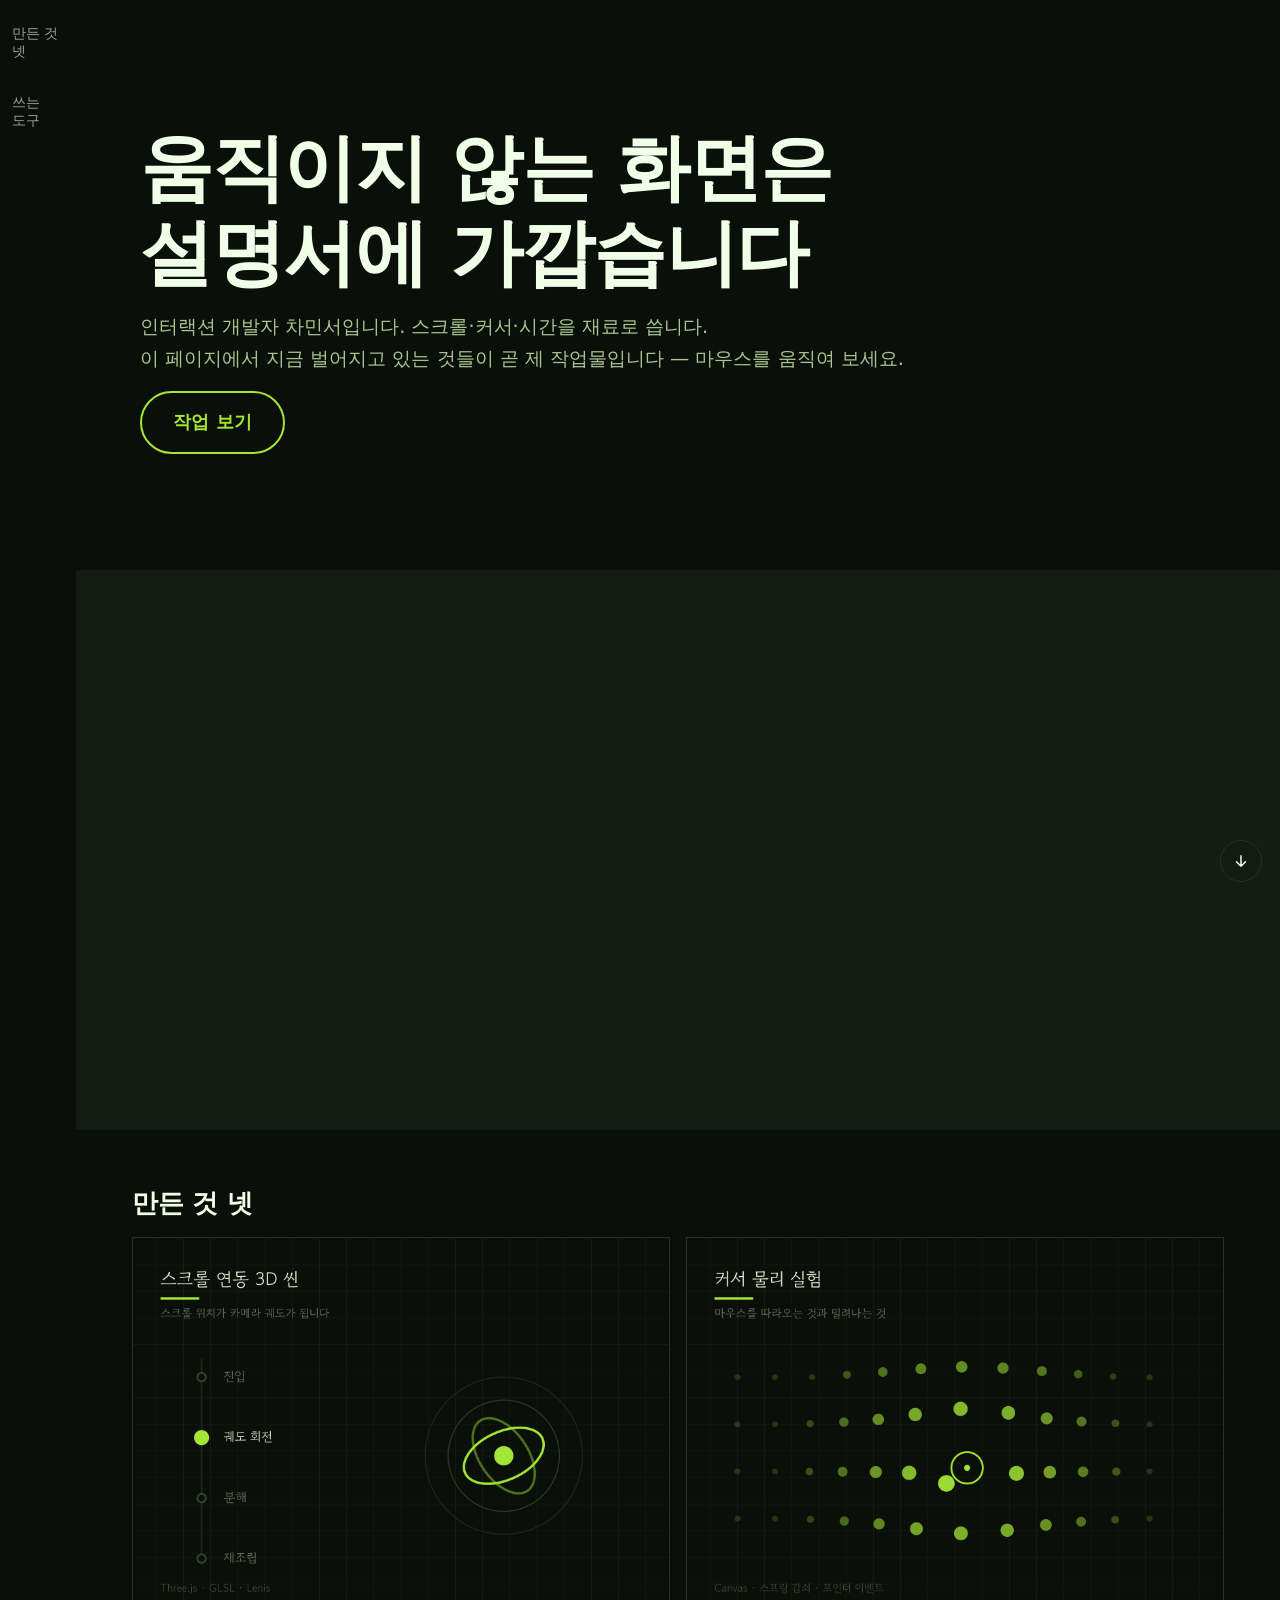
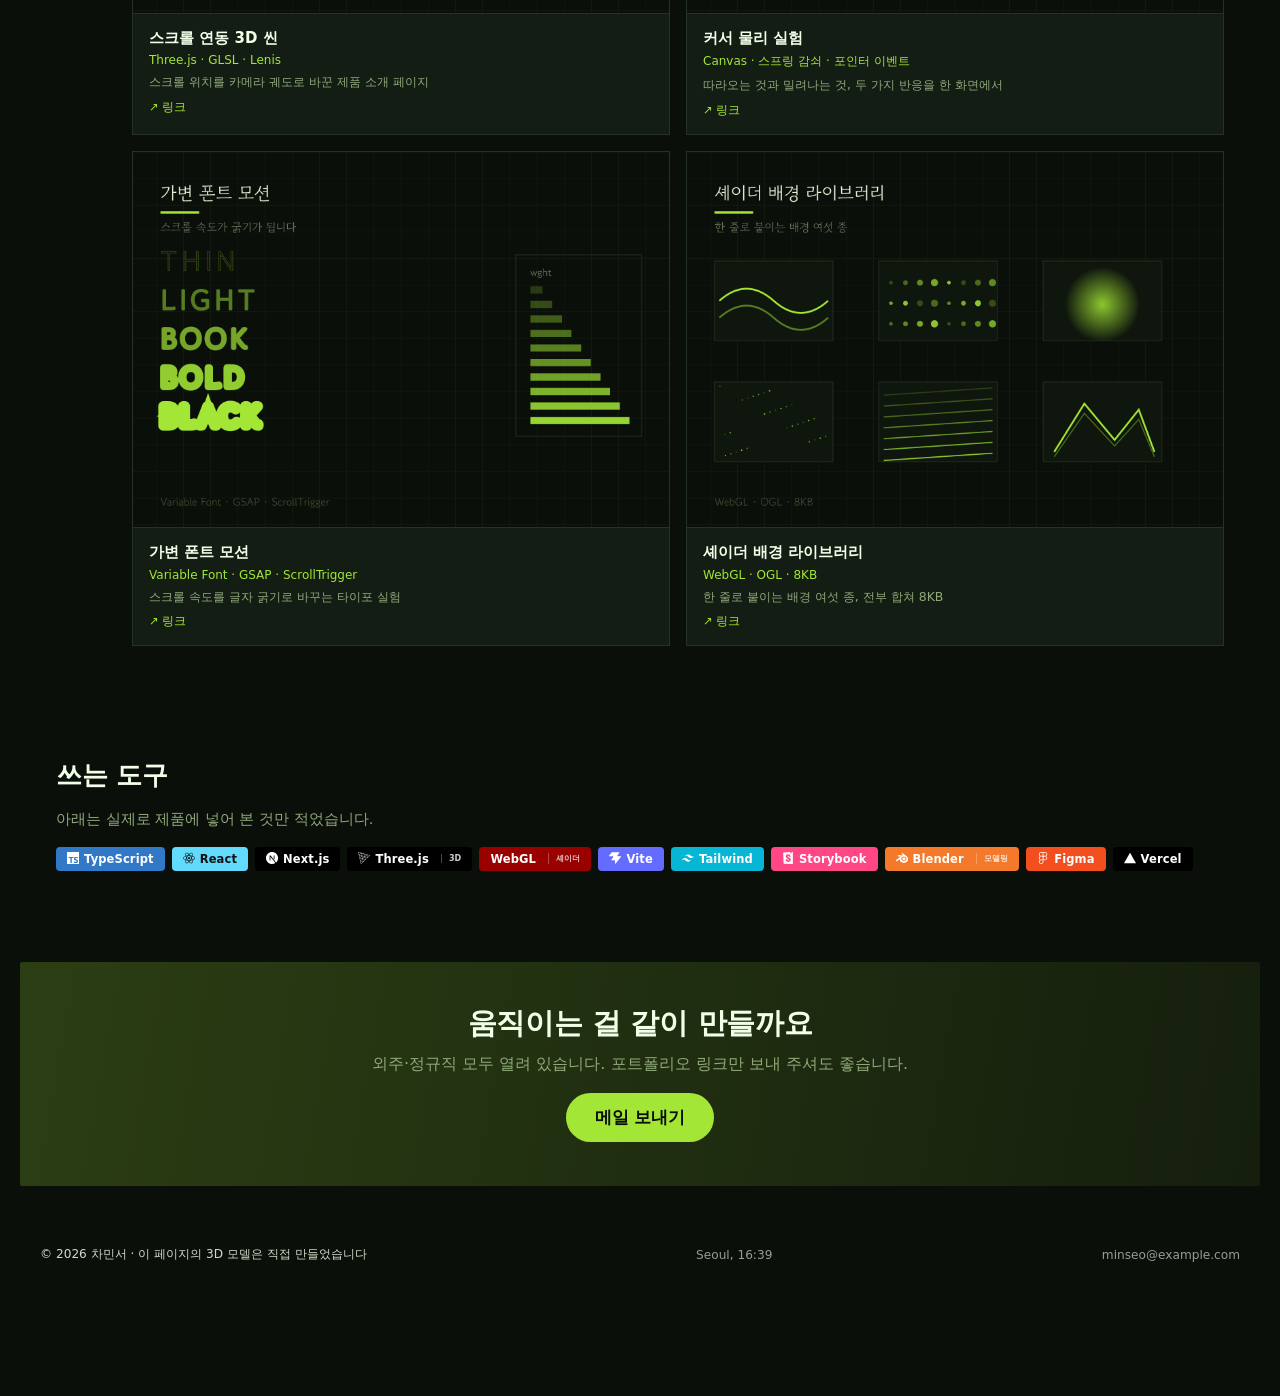
==== index.html @ 3cbbb1ab "견본 17 — 인터랙티브 쇼케이스형 (크리에이티브 프론트엔드) 효과 팩 10종을 한 페이지에. 네온 테마, 얇은 세로바 틀. 3D 매듭 모델(knot.glb)은 코드로 직접 생성했" ====
<!doctype html>
<html lang="ko">
<head>
  <meta charset="utf-8" />
  <meta name="viewport" content="width=device-width, initial-scale=1" />
  <title>차민서 — 인터랙션 개발자</title>
  <meta name="description" content="스크롤과 커서를 다루는 인터랙션 개발자입니다. 사이트 자체가 가장 큰 작업물입니다. 3D 씬, 커서 물리, 가변 폰트 모션, 셰이더 배경 네 가지를 담았습니다." />
  <meta property="og:type" content="website" />
  <meta property="og:title" content="차민서 — 인터랙션 개발자" />
  <meta property="og:description" content="스크롤과 커서를 다루는 인터랙션 개발자입니다. 사이트 자체가 가장 큰 작업물입니다. 3D 씬, 커서 물리, 가변 폰트 모션, 셰이더 배경 네 가지를 담았습니다." />
  <meta name="twitter:card" content="summary" />
  <link rel="icon" href="data:image/svg+xml,%3Csvg%20xmlns%3D%22http%3A%2F%2Fwww.w3.org%2F2000%2Fsvg%22%20viewBox%3D%220%200%2064%2064%22%3E%3Crect%20width%3D%2264%22%20height%3D%2264%22%20rx%3D%2214%22%20fill%3D%22%23a3e635%22%2F%3E%3Ctext%20x%3D%2232%22%20y%3D%2234%22%20text-anchor%3D%22middle%22%20dominant-baseline%3D%22central%22%20font-family%3D%22system-ui%2Csans-serif%22%20font-size%3D%2240%22%20font-weight%3D%22700%22%20fill%3D%22%23fff%22%3E%EC%B0%A8%3C%2Ftext%3E%3C%2Fsvg%3E" />
  <link rel="stylesheet" href="./assets/site.css" />
</head>
<body>
  <div class="wf-page wf-enter wf-enter--zoom" style="font-family:'Space Grotesk', -apple-system, 'Segoe UI', 'Malgun Gothic', 'Apple SD Gothic Neo', 'Noto Sans KR', system-ui, sans-serif;background:#0a0f0a;--wf-bg:#0a0f0a;--wf-text:#f2ffe8;color:#f2ffe8;--wf-surface:#141d14;--wf-line:#243324;--wf-muted:#c8e8b0;--wf-accent:#a3e635;--wf-max:1320px;padding:10px 0px;--fx-dot-color:#a3e635;--fx-star-color:#ffffff;--fx-char-color:#f2ffe8;--enter-at:2%;gap:0px">
    <span class="wf-progress" aria-hidden="true"></span>
    <div class="wf" style="grid-template-columns:76px minmax(0, 1fr);grid-template-rows:auto 1fr auto;gap:0px">
    <nav class="wf__region is-sticky" data-enter="left" style="grid-column:1;grid-row:1 / 4;min-height:480px;border-radius:2px;border-width:0px;border-color:var(--wf-line, currentColor);padding:min(12px, 6vw)">
      <div class="wf-bar" style="justify-content:center">
        <nav class="wf-nav" style="gap:26px">
        <a href="#%EB%A7%8C%EB%93%A0-%EA%B2%83-%EB%84%B7" class="wf-nav__item">만든 것 넷</a>
        <a href="#%EC%93%B0%EB%8A%94-%EB%8F%84%EA%B5%AC" class="wf-nav__item">쓰는 도구</a>
      </nav>
        
      </div>
    </nav>
    <section class="wf__region" data-enter="right" style="grid-column:2;grid-row:1;min-height:560px;border-radius:2px;border-width:0px;border-color:var(--wf-line, currentColor);padding:min(64px, 6vw);--wf-fs:17px;line-height:1.65;--wf-muted:#8fa87a" data-fx="silk scramble magnetic" data-fx-silk-bg-speed="0.14" data-fx-silk-bg-scale="2.4" data-fx-silk-bg-swirl="3.4" data-fx-silk-bg-grain="0.04" data-fx-silk-bg-mouse="true" data-fx-silk-bg-alpha="0.85" data-fx-text-scramble-duration="1500" data-fx-text-scramble-churn="0.3" data-fx-text-scramble-repeat="false" data-fx-magnetic-button-strength="0.4" data-fx-magnetic-button-radius="130" data-fx-magnetic-button-scale="1.06" data-fx-magnetic-button-glow="true">
      <div class="wf-hero" style="align-items:flex-start;text-align:left">
        
        <h1 class="wf-hero__title" style="font-size:clamp(1.9em, 8.5vw, calc(1.35 * 3.2em))">움직이지 않는 화면은<br />설명서에 가깝습니다</h1>
        <p class="wf-hero__sub" style="color:#a9c48f">인터랙션 개발자 차민서입니다. 스크롤·커서·시간을 재료로 씁니다.<br />이 페이지에서 지금 벌어지고 있는 것들이 곧 제 작업물입니다 — 마우스를 움직여 보세요.</p>
        <a class="wf-btn" style="background:transparent;border:2px solid var(--wf-accent);color:#a3e635;border-radius:40px;font-size:1.073em;padding:0.79em 1.71em" href="#contact">작업 보기</a>
      </div>
    </section>
    <div class="wf__region" data-enter="up" style="grid-column:2;grid-row:2;min-height:560px;border-radius:2px;border-width:0px;border-color:var(--wf-line, currentColor);padding:min(0px, 6vw)">
      <div class="wf-3d fx-model is-fill" data-fx-src="./assets/files/knot.glb" data-fx-alt="직접 만든 토러스 매듭 3D 모델" data-fx-camera-controls="true" data-fx-auto-rotate="true" data-fx-disable-zoom="false" data-fx-disable-pan="true" data-fx-exposure="1.15" data-fx-shadow-intensity="0.9" data-fx-shadow-softness="1" data-fx-camera-orbit="35deg 72deg 7m" data-fx-auto-rotate-delay="1200" data-fx-rotation-per-second="18deg" data-fx-autoplay="true" data-fx-interaction-prompt="auto" data-fx-ar="false" data-fx-skybox="false" data-fx-follow="true" data-fx-follow-decay="80" data-fx-follow-yaw="30" data-fx-follow-pitch="12"></div>
    </div>
    <section class="wf__region" id="만든-것-넷" data-enter="up" style="grid-column:2;grid-row:3;min-height:300px;border-radius:2px;border-width:0px;border-color:var(--wf-line, currentColor);padding:min(56px, 6vw);--wf-muted:#8fa87a" data-fx="reveal tilt" data-fx-scroll-reveal-preset="depth" data-fx-scroll-reveal-duration="760" data-fx-scroll-reveal-distance="30" data-fx-tilt-card-max-tilt="10" data-fx-tilt-card-scale="1.03" data-fx-tilt-card-glare="true" data-fx-tilt-card-max-glare="0.3">
      <div class="wf-gal">
        <h2 class="wf-sec__title">만든 것 넷</h2>
        <div class="wf-gal__grid" style="grid-template-columns:repeat(2, minmax(0, 1fr))">
          <a class="wf-card has-detail" href="#detail-d-1"><span class="wf-card__thumb" style="padding-bottom:70%"><img class="wf-card__img" src="./assets/images/imgp17x1.png" alt="스크롤 연동 3D 씬" loading="lazy" style="object-fit:cover" /></span><span class="wf-card__body">
              <b class="wf-card__title">스크롤 연동 3D 씬</b>
              <span class="wf-card__stack">Three.js · GLSL · Lenis</span>
              <span class="wf-card__desc">스크롤 위치를 카메라 궤도로 바꾼 제품 소개 페이지</span>
              <span class="wf-card__link">↗ 링크</span>
            </span></a>
          <a class="wf-card has-detail" href="#detail-d-2"><span class="wf-card__thumb" style="padding-bottom:70%"><img class="wf-card__img" src="./assets/images/imgp17x2.png" alt="커서 물리 실험" loading="lazy" style="object-fit:cover" /></span><span class="wf-card__body">
              <b class="wf-card__title">커서 물리 실험</b>
              <span class="wf-card__stack">Canvas · 스프링 감쇠 · 포인터 이벤트</span>
              <span class="wf-card__desc">따라오는 것과 밀려나는 것, 두 가지 반응을 한 화면에서</span>
              <span class="wf-card__link">↗ 링크</span>
            </span></a>
          <a class="wf-card has-detail" href="#detail-d-3"><span class="wf-card__thumb" style="padding-bottom:70%"><img class="wf-card__img" src="./assets/images/imgp17x3.png" alt="가변 폰트 모션" loading="lazy" style="object-fit:cover" /></span><span class="wf-card__body">
              <b class="wf-card__title">가변 폰트 모션</b>
              <span class="wf-card__stack">Variable Font · GSAP · ScrollTrigger</span>
              <span class="wf-card__desc">스크롤 속도를 글자 굵기로 바꾸는 타이포 실험</span>
              <span class="wf-card__link">↗ 링크</span>
            </span></a>
          <a class="wf-card has-detail" href="#detail-d-4"><span class="wf-card__thumb" style="padding-bottom:70%"><img class="wf-card__img" src="./assets/images/imgp17x4.png" alt="셰이더 배경 라이브러리" loading="lazy" style="object-fit:cover" /></span><span class="wf-card__body">
              <b class="wf-card__title">셰이더 배경 라이브러리</b>
              <span class="wf-card__stack">WebGL · OGL · 8KB</span>
              <span class="wf-card__desc">한 줄로 붙이는 배경 여섯 종, 전부 합쳐 8KB</span>
              <span class="wf-card__link">↗ 링크</span>
            </span></a>
        </div>
        <div class="wf-detail" id="detail-d-1">
            <a class="wf-detail__scrim" href="#" aria-label="닫기"></a>
            <div class="wf-detail__box">
              <a class="wf-detail__close" href="#" aria-label="닫기">✕</a>
              <img class="wf-detail__img" src="./assets/images/imgp17x1.png" alt="스크롤 연동 3D 씬" loading="lazy" style="object-fit:cover" />
              <b class="wf-detail__title">스크롤 연동 3D 씬</b>
              <span class="wf-card__stack">Three.js · GLSL · Lenis</span>
              <p class="wf-detail__body">무엇을 — 제품이 스스로 분해되고 다시 조립되는 소개 페이지입니다. 사용자는 스크롤만 하면 됩니다.<br /><br />어려웠던 것 — 스크롤은 사람마다 속도가 다릅니다. 프레임에 값을 그대로 물리면 빠르게 내리는 사람에게는 애니메이션이 건너뛰어 보였습니다.<br /><br />어떻게 — 스크롤 값을 목표치로 두고 카메라는 그 값을 향해 감쇠하며 따라가게 했습니다. 빨리 내려도 부드럽고, 멈추면 정확한 위치에 섭니다.<br /><br />남은 것 — 저사양 기기에서는 파티클 수를 절반으로 떨어뜨립니다. 판단 기준은 아직 기기 메모리 하나뿐이라 더 다듬어야 합니다.</p>
              <a class="wf-card__link" href="https://example.com/" target="_blank" rel="noreferrer noopener">↗ 링크 열기</a>
            </div>
          </div>
        <div class="wf-detail" id="detail-d-2">
            <a class="wf-detail__scrim" href="#" aria-label="닫기"></a>
            <div class="wf-detail__box">
              <a class="wf-detail__close" href="#" aria-label="닫기">✕</a>
              <img class="wf-detail__img" src="./assets/images/imgp17x2.png" alt="커서 물리 실험" loading="lazy" style="object-fit:cover" />
              <b class="wf-detail__title">커서 물리 실험</b>
              <span class="wf-card__stack">Canvas · 스프링 감쇠 · 포인터 이벤트</span>
              <p class="wf-detail__body">무엇을 — 커서 주변의 점들이 밀려나고, 커서 자신은 스프링으로 따라옵니다.<br /><br />왜 만들었나 — 인터랙션 면접에서 자주 나오는 주제인데, 말로 설명하기가 어려워 직접 만져 볼 수 있게 만들었습니다.<br /><br />배운 것 — 감쇠 계수를 조금만 올려도 &quot;반응이 빠르다&quot;가 &quot;신경질적이다&quot;로 바뀝니다. 숫자 하나가 인상을 결정한다는 걸 여기서 배웠습니다.<br /><br />접근성 — 동작 줄이기를 켠 사용자에게는 밀려남만 남기고 따라오기를 끕니다.</p>
              <a class="wf-card__link" href="https://example.com/" target="_blank" rel="noreferrer noopener">↗ 링크 열기</a>
            </div>
          </div>
        <div class="wf-detail" id="detail-d-3">
            <a class="wf-detail__scrim" href="#" aria-label="닫기"></a>
            <div class="wf-detail__box">
              <a class="wf-detail__close" href="#" aria-label="닫기">✕</a>
              <img class="wf-detail__img" src="./assets/images/imgp17x3.png" alt="가변 폰트 모션" loading="lazy" style="object-fit:cover" />
              <b class="wf-detail__title">가변 폰트 모션</b>
              <span class="wf-card__stack">Variable Font · GSAP · ScrollTrigger</span>
              <p class="wf-detail__body">무엇을 — 빨리 스크롤하면 글자가 굵어지고, 멈추면 원래 굵기로 돌아옵니다.<br /><br />어려웠던 것 — 가변 폰트의 굵기를 매 프레임 바꾸면 브라우저가 글자를 다시 그리느라 버벅였습니다.<br /><br />어떻게 — 굵기를 연속값 대신 다섯 단계로 잘랐습니다. 눈으로는 차이를 못 느끼는데 다시 그리는 횟수가 크게 줄었습니다.<br /><br />결과 — 60fps를 유지합니다. 부드러움을 지키려고 일부러 덜 부드럽게 만든 셈입니다.</p>
              <a class="wf-card__link" href="https://example.com/" target="_blank" rel="noreferrer noopener">↗ 링크 열기</a>
            </div>
          </div>
        <div class="wf-detail" id="detail-d-4">
            <a class="wf-detail__scrim" href="#" aria-label="닫기"></a>
            <div class="wf-detail__box">
              <a class="wf-detail__close" href="#" aria-label="닫기">✕</a>
              <img class="wf-detail__img" src="./assets/images/imgp17x4.png" alt="셰이더 배경 라이브러리" loading="lazy" style="object-fit:cover" />
              <b class="wf-detail__title">셰이더 배경 라이브러리</b>
              <span class="wf-card__stack">WebGL · OGL · 8KB</span>
              <p class="wf-detail__body">무엇을 — 실크·도트·스포트라이트 같은 배경을 한 줄로 붙일 수 있게 묶은 라이브러리입니다.<br /><br />제약 — 무거우면 아무도 안 씁니다. three.js 대신 OGL을 골라 전체를 8KB로 맞췄습니다.<br /><br />설계 — 모든 효과가 같은 모양의 함수를 내놓습니다. mount(대상, 옵션) → { destroy }. 이 계약 하나로 React든 바닐라든 같은 파일을 씁니다.<br /><br />지금 — 사내 세 팀이 쓰고 있고, 이 포트폴리오의 배경도 그중 하나입니다.</p>
              <a class="wf-card__link" href="https://example.com/" target="_blank" rel="noreferrer noopener">↗ 링크 열기</a>
            </div>
          </div>
      </div>
    </section>
    </div>
    <div class="wf wf--row" style="grid-template-columns:repeat(1, minmax(0, 1fr));gap:0px">
      <section class="wf__region" id="쓰는-도구" data-enter="up" style="min-height:240px;border-radius:2px;border-width:0px;border-color:var(--wf-line, currentColor);padding:min(56px, 6vw);--wf-muted:#8fa87a" data-fx="reveal spotlight" data-fx-scroll-reveal-preset="rise" data-fx-scroll-reveal-duration="700" data-fx-spotlight-size="460" data-fx-spotlight-strength="0.26">
      <div class="wf-sec" style="align-items:flex-start">
        <h2 class="wf-sec__title">쓰는 도구</h2>
        <div class="wf-sec__cols" style="grid-template-columns:repeat(1, minmax(0, 1fr))">
          <p class="wf-sec__body">아래는 실제로 제품에 넣어 본 것만 적었습니다.</p>
        </div>
        <div class="wf-tags wf-tags--badges"><span class="wf-tag wf-tag--badge" style="--bdg-bg:#3178C6;--bdg-fg:#ffffff"><svg class="wf-tag__logo" viewBox="0 0 24 24" aria-hidden="true"><path d="M1.125 0C.502 0 0 .502 0 1.125v21.75C0 23.498.502 24 1.125 24h21.75c.623 0 1.125-.502 1.125-1.125V1.125C24 .502 23.498 0 22.875 0zm17.363 9.75c.612 0 1.154.037 1.627.111a6.38 6.38 0 0 1 1.306.34v2.458a3.95 3.95 0 0 0-.643-.361 5.093 5.093 0 0 0-.717-.26 5.453 5.453 0 0 0-1.426-.2c-.3 0-.573.028-.819.086a2.1 2.1 0 0 0-.623.242c-.17.104-.3.229-.393.374a.888.888 0 0 0-.14.49c0 .196.053.373.156.529.104.156.252.304.443.444s.423.276.696.41c.273.135.582.274.926.416.47.197.892.407 1.266.628.374.222.695.473.963.753.268.279.472.598.614.957.142.359.214.776.214 1.253 0 .657-.125 1.21-.373 1.656a3.033 3.033 0 0 1-1.012 1.085 4.38 4.38 0 0 1-1.487.596c-.566.12-1.163.18-1.79.18a9.916 9.916 0 0 1-1.84-.164 5.544 5.544 0 0 1-1.512-.493v-2.63a5.033 5.033 0 0 0 3.237 1.2c.333 0 .624-.03.872-.09.249-.06.456-.144.623-.25.166-.108.29-.234.373-.38a1.023 1.023 0 0 0-.074-1.089 2.12 2.12 0 0 0-.537-.5 5.597 5.597 0 0 0-.807-.444 27.72 27.72 0 0 0-1.007-.436c-.918-.383-1.602-.852-2.053-1.405-.45-.553-.676-1.222-.676-2.005 0-.614.123-1.141.369-1.582.246-.441.58-.804 1.004-1.089a4.494 4.494 0 0 1 1.47-.629 7.536 7.536 0 0 1 1.77-.201zm-15.113.188h9.563v2.166H9.506v9.646H6.789v-9.646H3.375z" fill="currentColor"/></svg>TypeScript</span><span class="wf-tag wf-tag--badge" style="--bdg-bg:#61DAFB;--bdg-fg:#111111"><svg class="wf-tag__logo" viewBox="0 0 24 24" aria-hidden="true"><path d="M14.23 12.004a2.236 2.236 0 0 1-2.235 2.236 2.236 2.236 0 0 1-2.236-2.236 2.236 2.236 0 0 1 2.235-2.236 2.236 2.236 0 0 1 2.236 2.236zm2.648-10.69c-1.346 0-3.107.96-4.888 2.622-1.78-1.653-3.542-2.602-4.887-2.602-.41 0-.783.093-1.106.278-1.375.793-1.683 3.264-.973 6.365C1.98 8.917 0 10.42 0 12.004c0 1.59 1.99 3.097 5.043 4.03-.704 3.113-.39 5.588.988 6.38.32.187.69.275 1.102.275 1.345 0 3.107-.96 4.888-2.624 1.78 1.654 3.542 2.603 4.887 2.603.41 0 .783-.09 1.106-.275 1.374-.792 1.683-3.263.973-6.365C22.02 15.096 24 13.59 24 12.004c0-1.59-1.99-3.097-5.043-4.032.704-3.11.39-5.587-.988-6.38-.318-.184-.688-.277-1.092-.278zm-.005 1.09v.006c.225 0 .406.044.558.127.666.382.955 1.835.73 3.704-.054.46-.142.945-.25 1.44-.96-.236-2.006-.417-3.107-.534-.66-.905-1.345-1.727-2.035-2.447 1.592-1.48 3.087-2.292 4.105-2.295zm-9.77.02c1.012 0 2.514.808 4.11 2.28-.686.72-1.37 1.537-2.02 2.442-1.107.117-2.154.298-3.113.538-.112-.49-.195-.964-.254-1.42-.23-1.868.054-3.32.714-3.707.19-.09.4-.127.563-.132zm4.882 3.05c.455.468.91.992 1.36 1.564-.44-.02-.89-.034-1.345-.034-.46 0-.915.01-1.36.034.44-.572.895-1.096 1.345-1.565zM12 8.1c.74 0 1.477.034 2.202.093.406.582.802 1.203 1.183 1.86.372.64.71 1.29 1.018 1.946-.308.655-.646 1.31-1.013 1.95-.38.66-.773 1.288-1.18 1.87-.728.063-1.466.098-2.21.098-.74 0-1.477-.035-2.202-.093-.406-.582-.802-1.204-1.183-1.86-.372-.64-.71-1.29-1.018-1.946.303-.657.646-1.313 1.013-1.954.38-.66.773-1.286 1.18-1.868.728-.064 1.466-.098 2.21-.098zm-3.635.254c-.24.377-.48.763-.704 1.16-.225.39-.435.782-.635 1.174-.265-.656-.49-1.31-.676-1.947.64-.15 1.315-.283 2.015-.386zm7.26 0c.695.103 1.365.23 2.006.387-.18.632-.405 1.282-.66 1.933-.2-.39-.41-.783-.64-1.174-.225-.392-.465-.774-.705-1.146zm3.063.675c.484.15.944.317 1.375.498 1.732.74 2.852 1.708 2.852 2.476-.005.768-1.125 1.74-2.857 2.475-.42.18-.88.342-1.355.493-.28-.958-.646-1.956-1.1-2.98.45-1.017.81-2.01 1.085-2.964zm-13.395.004c.278.96.645 1.957 1.1 2.98-.45 1.017-.812 2.01-1.086 2.964-.484-.15-.944-.318-1.37-.5-1.732-.737-2.852-1.706-2.852-2.474 0-.768 1.12-1.742 2.852-2.476.42-.18.88-.342 1.356-.494zm11.678 4.28c.265.657.49 1.312.676 1.948-.64.157-1.316.29-2.016.39.24-.375.48-.762.705-1.158.225-.39.435-.788.636-1.18zm-9.945.02c.2.392.41.783.64 1.175.23.39.465.772.705 1.143-.695-.102-1.365-.23-2.006-.386.18-.63.406-1.282.66-1.933zM17.92 16.32c.112.493.2.968.254 1.423.23 1.868-.054 3.32-.714 3.708-.147.09-.338.128-.563.128-1.012 0-2.514-.807-4.11-2.28.686-.72 1.37-1.536 2.02-2.44 1.107-.118 2.154-.3 3.113-.54zm-11.83.01c.96.234 2.006.415 3.107.532.66.905 1.345 1.727 2.035 2.446-1.595 1.483-3.092 2.295-4.11 2.295-.22-.005-.406-.05-.553-.132-.666-.38-.955-1.834-.73-3.703.054-.46.142-.944.25-1.438zm4.56.64c.44.02.89.034 1.345.034.46 0 .915-.01 1.36-.034-.44.572-.895 1.095-1.345 1.565-.455-.47-.91-.993-1.36-1.565z" fill="currentColor"/></svg>React</span><span class="wf-tag wf-tag--badge" style="--bdg-bg:#000000;--bdg-fg:#ffffff"><svg class="wf-tag__logo" viewBox="0 0 24 24" aria-hidden="true"><path d="M18.665 21.978C16.758 23.255 14.465 24 12 24 5.377 24 0 18.623 0 12S5.377 0 12 0s12 5.377 12 12c0 3.583-1.574 6.801-4.067 9.001L9.219 7.2H7.2v9.596h1.615V9.251l9.85 12.727Zm-3.332-8.533 1.6 2.061V7.2h-1.6v6.245Z" fill="currentColor"/></svg>Next.js</span><span class="wf-tag wf-tag--badge" style="--bdg-bg:#000000;--bdg-fg:#ffffff"><svg class="wf-tag__logo" viewBox="0 0 24 24" aria-hidden="true"><path d="M.38 0a.268.268 0 0 0-.256.332l2.894 11.716a.268.268 0 0 0 .01.04l2.89 11.708a.268.268 0 0 0 .447.128L23.802 7.15a.268.268 0 0 0-.112-.45l-5.784-1.667a.268.268 0 0 0-.123-.035L6.38 1.715a.268.268 0 0 0-.144-.04L.456.01A.268.268 0 0 0 .38 0zm.374.654L5.71 2.08 1.99 5.664zM6.61 2.34l4.864 1.4-3.65 3.515zm-.522.12l1.217 4.926-4.877-1.4zm6.28 1.538l4.878 1.404-3.662 3.53zm-.52.13l1.208 4.9-4.853-1.392zm6.3 1.534l4.947 1.424-3.715 3.574zm-.524.12l1.215 4.926-4.876-1.398zm-15.432.696l4.964 1.424-3.726 3.586zM8.047 8.15l4.877 1.4-3.66 3.527zm-.518.137l1.236 5.017-4.963-1.432zm6.274 1.535l4.965 1.425-3.73 3.586zm-.52.127l1.235 5.012-4.958-1.43zm-9.63 2.438l4.873 1.406-3.656 3.523zm5.854 1.687l4.863 1.403-3.648 3.51zm-.54.04l1.214 4.927-4.875-1.4zm-3.896 4.02l5.037 1.442-3.782 3.638z" fill="currentColor"/></svg>Three.js<em>3D</em></span><span class="wf-tag wf-tag--badge" style="--bdg-bg:#990000;--bdg-fg:#ffffff">WebGL<em>셰이더</em></span><span class="wf-tag wf-tag--badge" style="--bdg-bg:#646CFF;--bdg-fg:#ffffff"><svg class="wf-tag__logo" viewBox="0 0 24 24" aria-hidden="true"><path d="M13.056 23.238a.57.57 0 0 1-1.02-.355v-5.202c0-.63-.512-1.143-1.144-1.143H5.148a.57.57 0 0 1-.464-.903l3.777-5.29c.54-.753 0-1.804-.93-1.804H.57a.574.574 0 0 1-.543-.746.6.6 0 0 1 .08-.157L5.008.78a.57.57 0 0 1 .467-.24h14.589a.57.57 0 0 1 .466.903l-3.778 5.29c-.54.755 0 1.806.93 1.806h5.745c.238 0 .424.138.513.322a.56.56 0 0 1-.063.603z" fill="currentColor"/></svg>Vite</span><span class="wf-tag wf-tag--badge" style="--bdg-bg:#06B6D4;--bdg-fg:#ffffff"><svg class="wf-tag__logo" viewBox="0 0 24 24" aria-hidden="true"><path d="M12.001,4.8c-3.2,0-5.2,1.6-6,4.8c1.2-1.6,2.6-2.2,4.2-1.8c0.913,0.228,1.565,0.89,2.288,1.624 C13.666,10.618,15.027,12,18.001,12c3.2,0,5.2-1.6,6-4.8c-1.2,1.6-2.6,2.2-4.2,1.8c-0.913-0.228-1.565-0.89-2.288-1.624 C16.337,6.182,14.976,4.8,12.001,4.8z M6.001,12c-3.2,0-5.2,1.6-6,4.8c1.2-1.6,2.6-2.2,4.2-1.8c0.913,0.228,1.565,0.89,2.288,1.624 c1.177,1.194,2.538,2.576,5.512,2.576c3.2,0,5.2-1.6,6-4.8c-1.2,1.6-2.6,2.2-4.2,1.8c-0.913-0.228-1.565-0.89-2.288-1.624 C10.337,13.382,8.976,12,6.001,12z" fill="currentColor"/></svg>Tailwind</span><span class="wf-tag wf-tag--badge" style="--bdg-bg:#FF4785;--bdg-fg:#ffffff"><svg class="wf-tag__logo" viewBox="0 0 24 24" aria-hidden="true"><path d="M16.71.243l-.12 2.71a.18.18 0 00.29.15l1.06-.8.9.7a.18.18 0 00.28-.14l-.1-2.76 1.33-.1a1.2 1.2 0 011.279 1.2v21.596a1.2 1.2 0 01-1.26 1.2l-16.096-.72a1.2 1.2 0 01-1.15-1.16l-.75-19.797a1.2 1.2 0 011.13-1.27L16.7.222zM13.64 9.3c0 .47 3.16.24 3.59-.08 0-3.2-1.72-4.89-4.859-4.89-3.15 0-4.899 1.72-4.899 4.29 0 4.45 5.999 4.53 5.999 6.959 0 .7-.32 1.1-1.05 1.1-.96 0-1.35-.49-1.3-2.16 0-.36-3.649-.48-3.769 0-.27 4.03 2.23 5.2 5.099 5.2 2.79 0 4.969-1.49 4.969-4.18 0-4.77-6.099-4.64-6.099-6.999 0-.97.72-1.1 1.13-1.1.45 0 1.25.07 1.19 1.87z" fill="currentColor"/></svg>Storybook</span><span class="wf-tag wf-tag--badge" style="--bdg-bg:#F5792A;--bdg-fg:#ffffff"><svg class="wf-tag__logo" viewBox="0 0 24 24" aria-hidden="true"><path d="M12.51 13.214c.046-.8.438-1.506 1.03-2.006a3.424 3.424 0 0 1 2.212-.79c.85 0 1.631.3 2.211.79.592.5.983 1.206 1.028 2.005.045.823-.285 1.586-.865 2.153a3.389 3.389 0 0 1-2.374.938 3.393 3.393 0 0 1-2.376-.938c-.58-.567-.91-1.33-.865-2.152M7.35 14.831c.006.314.106.922.256 1.398a7.372 7.372 0 0 0 1.593 2.757 8.227 8.227 0 0 0 2.787 2.001 8.947 8.947 0 0 0 3.66.76 8.964 8.964 0 0 0 3.657-.772 8.285 8.285 0 0 0 2.785-2.01 7.428 7.428 0 0 0 1.592-2.762 6.964 6.964 0 0 0 .25-3.074 7.123 7.123 0 0 0-1.016-2.779 7.764 7.764 0 0 0-1.852-2.043h.002L13.566 2.55l-.02-.015c-.492-.378-1.319-.376-1.86.002-.547.382-.609 1.015-.123 1.415l-.001.001 3.126 2.543-9.53.01h-.013c-.788.001-1.545.518-1.695 1.172-.154.665.38 1.217 1.2 1.22V8.9l4.83-.01-8.62 6.617-.034.025c-.813.622-1.075 1.658-.563 2.313.52.667 1.625.668 2.447.004L7.414 14s-.069.52-.063.831zm12.09 1.741c-.97.988-2.326 1.548-3.795 1.55-1.47.004-2.827-.552-3.797-1.538a4.51 4.51 0 0 1-1.036-1.622 4.282 4.282 0 0 1 .282-3.519 4.702 4.702 0 0 1 1.153-1.371c.942-.768 2.141-1.183 3.396-1.185 1.256-.002 2.455.41 3.398 1.175.48.391.87.854 1.152 1.367a4.28 4.28 0 0 1 .522 1.706 4.236 4.236 0 0 1-.239 1.811 4.54 4.54 0 0 1-1.035 1.626" fill="currentColor"/></svg>Blender<em>모델링</em></span><span class="wf-tag wf-tag--badge" style="--bdg-bg:#F24E1E;--bdg-fg:#ffffff"><svg class="wf-tag__logo" viewBox="0 0 24 24" aria-hidden="true"><path d="M15.852 8.981h-4.588V0h4.588c2.476 0 4.49 2.014 4.49 4.49s-2.014 4.491-4.49 4.491zM12.735 7.51h3.117c1.665 0 3.019-1.355 3.019-3.019s-1.355-3.019-3.019-3.019h-3.117V7.51zm0 1.471H8.148c-2.476 0-4.49-2.014-4.49-4.49S5.672 0 8.148 0h4.588v8.981zm-4.587-7.51c-1.665 0-3.019 1.355-3.019 3.019s1.354 3.02 3.019 3.02h3.117V1.471H8.148zm4.587 15.019H8.148c-2.476 0-4.49-2.014-4.49-4.49s2.014-4.49 4.49-4.49h4.588v8.98zM8.148 8.981c-1.665 0-3.019 1.355-3.019 3.019s1.355 3.019 3.019 3.019h3.117V8.981H8.148zM8.172 24c-2.489 0-4.515-2.014-4.515-4.49s2.014-4.49 4.49-4.49h4.588v4.441c0 2.503-2.047 4.539-4.563 4.539zm-.024-7.51a3.023 3.023 0 0 0-3.019 3.019c0 1.665 1.365 3.019 3.044 3.019 1.705 0 3.093-1.376 3.093-3.068v-2.97H8.148zm7.704 0h-.098c-2.476 0-4.49-2.014-4.49-4.49s2.014-4.49 4.49-4.49h.098c2.476 0 4.49 2.014 4.49 4.49s-2.014 4.49-4.49 4.49zm-.097-7.509c-1.665 0-3.019 1.355-3.019 3.019s1.355 3.019 3.019 3.019h.098c1.665 0 3.019-1.355 3.019-3.019s-1.355-3.019-3.019-3.019h-.098z" fill="currentColor"/></svg>Figma</span><span class="wf-tag wf-tag--badge" style="--bdg-bg:#000000;--bdg-fg:#ffffff"><svg class="wf-tag__logo" viewBox="0 0 24 24" aria-hidden="true"><path d="m12 1.608 12 20.784H0Z" fill="currentColor"/></svg>Vercel</span></div>
      </div>
    </section>
    </div>
    <div class="wf wf--row" style="grid-template-columns:repeat(1, minmax(0, 1fr));gap:0px">
      <section class="wf__region" data-enter="up" style="min-height:190px;border-radius:2px;border-width:0px;border-color:var(--wf-line, currentColor);padding:min(64px, 6vw);--wf-muted:#8fa87a" data-fx="magnetic reveal" data-fx-magnetic-button-strength="0.45" data-fx-magnetic-button-radius="140" data-fx-magnetic-button-scale="1.08" data-fx-magnetic-button-glow="true" data-fx-scroll-reveal-preset="zoom" data-fx-scroll-reveal-duration="720">
      <div class="wf-cta is-grad" style="align-items:center;text-align:center">
        <b class="wf-cta__title">움직이는 걸 같이 만들까요</b>
        <span class="wf-cta__sub">외주·정규직 모두 열려 있습니다. 포트폴리오 링크만 보내 주셔도 좋습니다.</span>
        <a class="wf-btn wf-cta__btn" style="--wf-accent:#a3e635;color:#0a0f0a;border-radius:40px;font-size:1.120em;padding:0.79em 1.71em" href="mailto:minseo@example.com">메일 보내기</a>
      </div>
    </section>
    </div>
    <div class="wf wf--row" style="grid-template-columns:repeat(1, minmax(0, 1fr));gap:0px">
      <div class="wf__region" id="contact" data-enter="up" style="min-height:180px;border-radius:2px;border-width:0px;border-color:var(--wf-line, currentColor);padding:min(40px, 6vw);--wf-fs:14px;--wf-muted:#8fa87a"><footer class="wf-bar wf-bar--foot" style="justify-content:space-between">
        <span class="wf-foot__text">© 2026 차민서 · 이 페이지의 3D 모델은 직접 만들었습니다</span>
        
        <span class="wf-foot__time" data-wf-clock="Asia/Seoul" data-wf-city="Seoul">Seoul, 16:39</span>
        <a class="wf-foot__mail" href="mailto:minseo@example.com">minseo@example.com</a>
      </footer></div>
    </div>
    <a class="wf-down" href="#%EB%A7%8C%EB%93%A0-%EA%B2%83-%EB%84%B7" aria-label="아래로 이동"><svg width="18" height="18" viewBox="0 0 24 24" fill="none" stroke="currentColor" stroke-width="2" stroke-linecap="round" stroke-linejoin="round"><path d="M12 5v14M6 13l6 6 6-6"/></svg></a>
  </div>
  <script type="module" src="./assets/init.js"></script>
</body>
</html>
---- assets/site.css ----
/* 레이아웃 + 파트 스타일. 편집기 전용 규칙은 걷어냈습니다. */
@font-face{font-family:'Space Grotesk';font-style:normal;font-weight:400;font-display:swap;src:url(./fonts/grotesk-400.woff2) format('woff2');}
@font-face{font-family:'Space Grotesk';font-style:normal;font-weight:700;font-display:swap;src:url(./fonts/grotesk-700.woff2) format('woff2');}

/**
 * _core/core.css
 * 모든 효과가 공유하는 최소한의 기반 스타일.
 * 이 파일 하나만 먼저 불러오고, 효과별 style.css를 뒤에 붙이면 됩니다.
 */

/* ------------------------------------------------------------------ *
 * 공용 토큰
 * 포트폴리오 테마에 맞춰 :root에서 덮어쓰면 8개 효과가 한꺼번에 따라옵니다.
 * ------------------------------------------------------------------ */
:root {
  --fx-ease: cubic-bezier(0.22, 1, 0.36, 1);      /* 감속 위주, 고급스러운 느낌 */
  --fx-ease-out: cubic-bezier(0.16, 1, 0.3, 1);
  --fx-duration: 420ms;
  --fx-duration-fast: 220ms;

  --fx-radius: 16px;
  --fx-surface: #ffffff;
  --fx-surface-2: #f4f5f7;
  --fx-border: rgba(0, 0, 0, 0.08);
  --fx-text: #16181d;
  --fx-text-dim: #6b7280;
  --fx-accent: #5b5bd6;
  --fx-glare: rgba(255, 255, 255, 0.55);
  --fx-shadow: 0 10px 30px -12px rgba(16, 18, 29, 0.28);
}
@media (prefers-color-scheme: dark) {
  :root {
    --fx-surface: #16181d;
    --fx-surface-2: #1e2027;
    --fx-border: rgba(255, 255, 255, 0.1);
    --fx-text: #f2f3f5;
    --fx-text-dim: #9ca3af;
    --fx-glare: rgba(255, 255, 255, 0.22);
    --fx-shadow: 0 12px 34px -14px rgba(0, 0, 0, 0.7);
  }
}
/* 사용자가 테마 토글로 강제 지정하는 경우 (html[data-theme]) */
:root[data-theme='dark'] {
  --fx-surface: #16181d;
  --fx-surface-2: #1e2027;
  --fx-border: rgba(255, 255, 255, 0.1);
  --fx-text: #f2f3f5;
  --fx-text-dim: #9ca3af;
  --fx-glare: rgba(255, 255, 255, 0.22);
  --fx-shadow: 0 12px 34px -14px rgba(0, 0, 0, 0.7);
}
:root[data-theme='light'] {
  --fx-surface: #ffffff;
  --fx-surface-2: #f4f5f7;
  --fx-border: rgba(0, 0, 0, 0.08);
  --fx-text: #16181d;
  --fx-text-dim: #6b7280;
  --fx-glare: rgba(255, 255, 255, 0.55);
  --fx-shadow: 0 10px 30px -12px rgba(16, 18, 29, 0.28);
}
/* ------------------------------------------------------------------ *
 * 마운트 상태 클래스
 * ------------------------------------------------------------------ */

/* JS가 붙었다는 표시. CSS에서 "JS 없을 때"와 분기할 때 씁니다. */
.fx {
  /* 3D 변환 시 텍스트가 흐려지는 것을 줄입니다. */
  -webkit-font-smoothing: antialiased;
}
/*
 * 가드에 걸려 꺼진 상태.
 * 왜 꺼졌는지는 DOM의 data-fx-skipped 속성에 남습니다.
 * (devtools에서 요소를 보면 reduced-motion / no-webgl / device-tier 등이 보입니다)
 */
.fx-inert {
  /* 효과가 없어도 레이아웃이 깨지지 않도록 변환만 중립화합니다. */
  transform: none !important;
}
/* ------------------------------------------------------------------ *
 * 안전망
 * 개별 효과는 각자 가드를 갖지만, CSS 트랜지션까지 남는 경우를 대비합니다.
 * .fx 하위로만 좁게 적용해 페이지 전체 애니메이션을 건드리지 않습니다.
 * ------------------------------------------------------------------ */
@media (prefers-reduced-motion: reduce) {
  .fx,
  .fx * {
    animation-duration: 0.01ms !important;
    animation-iteration-count: 1 !important;
    transition-duration: 0.01ms !important;
    scroll-behavior: auto !important;
  }
}
/* ------------------------------------------------------------------ *
 * 접근성: 키보드 포커스는 어떤 3D 효과 위에서도 보여야 합니다.
 * ------------------------------------------------------------------ */
.fx :focus-visible,
.fx:focus-visible {
  outline: 2px solid var(--fx-accent);
  outline-offset: 3px;
  border-radius: 6px;
}
/* 스크린 리더 전용 텍스트(효과 설명 등에 사용) */
.fx-sr-only {
  position: absolute;
  width: 1px;
  height: 1px;
  padding: 0;
  margin: -1px;
  overflow: hidden;
  clip: rect(0, 0, 0, 0);
  white-space: nowrap;
  border: 0;
}

/* 캔버스(iframe) 안에서만 쓰이는 스타일. 에디터 UI로 새지 않습니다. */

* { box-sizing: border-box; }
html, body {
  margin: 0;
  padding: 0;
  min-height: 100%;
  -webkit-font-smoothing: antialiased;
}
button { font: inherit; color: inherit; }
/* 와이어프레임 안의 모든 글자에 적용되는 줄바꿈 규칙 */
.wf-page, .wf-page * {
  word-break: keep-all;       /* 한글: 어절 단위로 끊기 */
  overflow-wrap: anywhere;    /* 그래도 안 들어가면 강제로 */
}
/* ── 페이지 골격 ───────────────────────────────────────────── */

.wf-page {
  min-height: 100vh;
  display: flex;
  flex-direction: column;
  padding: 10px;
  /* 그리드 가이드(.wf-guide)의 기준 상자 */
  position: relative;
}
/*
 * 그리드 가이드 — 컬럼(연한 칠) + 거터(빈 칸)를 페이지 위에 겹쳐 그립니다.
 * 콘텐츠 최대 폭(--wf-max)에 맞춰 가운데 정렬되므로 본문 컬럼과 일치합니다.
 * 편집 화면 전용: 결과물 HTML에는 이 요소 자체가 나가지 않습니다.
 */
.wf-guide {
  position: absolute;
  top: 10px; bottom: 10px;
  max-width: var(--wf-max);
  margin: 0 auto;
  pointer-events: none;
  z-index: 30;
  background: repeating-linear-gradient(
    90deg,
    rgba(79, 107, 255, 0.09) 0,
    rgba(79, 107, 255, 0.09) var(--gcw),
    transparent var(--gcw),
    transparent calc(var(--gcw) + var(--ggap))
  );
  outline: 1px dashed rgba(79, 107, 255, 0.35);
  outline-offset: -1px;
}
.wf { display: grid; align-content: start; }
/* 뼈대 격자만 남는 높이를 채웁니다 — 추가 행이 위에 와도 흔들리지 않게
   :first-child가 아니라 '추가 행이 아닌 격자'로 가립니다. */
.wf-page > .wf:not(.wf--row) { flex: 1; }
.wf--row { position: relative; }
/* ── 영역 ──────────────────────────────────────────────────── */

.wf__region {
  position: relative;
  display: flex; flex-direction: column;
  gap: 10px;
  min-width: 0;   /* grid 아이템 기본값(auto)이면 콘텐츠가 칸을 밀어냅니다 */
  min-height: 0;
  overflow: hidden;
  border-style: solid;
  border-color: transparent;
  transition: border-color 0.14s, background 0.14s;
}
.wf__region.is-filled {
  border-color: var(--wf-line, currentColor);
  cursor: pointer;
}
/*
 * 스크롤에 고정되는 영역.
 *
 * 두 가지가 빠져 있어서 **내려갈 때 아래 내용이 그대로 비쳐 보였습니다.**
 *
 *   z-index  없으면 `auto`입니다. sticky라도 나중에 오는 형제가 위로 올라오므로
 *            고정된 헤더 위로 본문이 지나갑니다.
 *   배경     영역 기본 배경은 투명입니다. 고정 헤더 뒤로 글자가 흘러가는 것이
 *            그대로 보입니다.
 *
 * 배경은 `--wf-bg` 변수로 받습니다. `inherit`으로 해 봤더니 투명이 그대로
 * 나왔습니다 — 상속은 **직접 부모**(.wf--row, 투명)에서 받고 조부모인
 * `.wf-page`까지 올라가지 않기 때문입니다. CSS 변수는 손자까지 상속되므로
 * 이 방법만 동작합니다. 테마가 바뀌면 따라오고, 사용자가 이 영역에 색을 정하면
 * 인라인이 이겨서 그 색을 씁니다.
 *
 * 값을 4로 둔 것은 편집 표식(.wf__tag는 3)보다는 위, 모달(40)보다는 아래라는 뜻입니다.
 * 더 세밀하게 겹치는 순서를 정하려면 영역 설정의 '레이어 순서'가 이 값을 덮습니다.
 */
.wf__region.is-sticky {
  position: sticky;
  top: 10px;
  align-self: start;
  z-index: 4;
  background-color: var(--wf-bg, transparent);
}
.wf__region.has-divider { border-bottom-color: var(--wf-line); }
/*
 * 내릴 땐 숨기고 올리면 보이는 고정 바(hideOnScroll).
 * 방향 감지는 캔버스(Canvas)와 결과물(init.js)의 몇 줄짜리 리스너가 하고,
 * 여기서는 미끄러져 들어오고 나가는 움직임만 맡습니다.
 */
[data-hide-scroll],
.wf-headbar:has([data-hide-scroll]) { transition: transform 0.28s ease; }
.wf-nav-hidden { transform: translateY(-130%) !important; }
/* ── 메뉴 ──────────────────────────────────────────────────── */

/*
 * gap 기본값이 CSS에 있어야 합니다.
 *
 * 캔버스의 Menu는 `gap`을 인라인으로 주는데(기본 26px), 내보내기의 `menuHTML`은
 * 파트가 gap을 정해 두지 않으면 인라인을 아예 안 붙였습니다. Top Header·Header는
 * gap 옵션이 없어서 **결과물에서만 메뉴가 다 붙어 버렸습니다.**
 * 기본값을 CSS로 내려 두면 인라인이 있든 없든 같은 모양이 됩니다.
 */
.wf-nav { display: flex; align-items: center; flex-wrap: wrap; gap: 26px; }
.wf-nav--v { flex-direction: column; align-items: flex-start; gap: 10px; }
.wf-nav__item {
  background: none; border: 0; padding: 3px 0;
  font-size: 0.9333em; cursor: pointer;
  opacity: 0.62;
  border-bottom: 1.5px solid transparent;
}
.wf-nav__item:hover { opacity: 1; }
.wf-nav__item.is-current { opacity: 1; font-weight: 600; border-bottom-color: var(--wf-accent); }
/* ── 다크/라이트 토글 버튼 ─────────────────────────────────────
 * 라이트에서는 달(☾), 다크에서는 해(☀)를 보여줍니다 — 누르면 무엇이
 * 되는지를 아이콘이 말해 줍니다. 색 전환은 .wf-page의 토큰 교체가 맡고,
 * 여기서는 부드럽게 넘어가는 transition만 둡니다. */
.wf-mode {
  flex: none;
  width: 32px; height: 32px;
  display: inline-flex; align-items: center; justify-content: center;
  border: 1px solid var(--wf-line, currentColor);
  /* 원이 아니라 살짝 둥근 사각형 — 요즘 툴바 버튼의 관습입니다. */
  border-radius: 8px;
  background: var(--wf-surface, transparent);
  color: inherit;
  line-height: 1;
  cursor: pointer;
  opacity: 0.85;
  transition: border-color 0.18s, background 0.18s, opacity 0.18s;
}
.wf-mode:hover { border-color: var(--wf-accent); opacity: 1; }
.wf-mode__sun { display: none; }
.wf-page.is-dark .wf-mode__sun { display: inline; }
.wf-page.is-dark .wf-mode__moon { display: none; }
/* 토큰이 갈아끼워질 때 화면 전체가 부드럽게 넘어갑니다. */
.wf-page { transition: background 0.25s ease, color 0.25s ease; }
/* ── 파트 ──────────────────────────────────────────────────── */

.wf-bar {
  display: flex; align-items: center; gap: 16px;
  width: 100%; min-width: 0;
  flex-wrap: wrap;
}
.wf-bar > * { min-width: 0; }
.wf-bar__logo {
  font-size: 1.1333em; font-weight: 700;
  white-space: nowrap; overflow: hidden; text-overflow: ellipsis;
  flex: 0 1 auto;
}
.wf-bar--foot { font-size: 0.8667em; opacity: 0.85; }
.wf-foot__mail { opacity: 0.7; }
.wf-foot__time { font-variant-numeric: tabular-nums; opacity: 0.7; }
.wf-btn {
  display: inline-block;
  padding: 11px 24px;
  background: var(--wf-accent);
  color: #fff;
  font-size: 0.9333em; font-weight: 600;
  border-radius: inherit;
  /* 결과물에서는 <a>라 밑줄이 붙습니다 — 캔버스의 <button>과 같게 지웁니다. */
  text-decoration: none;
}
.wf-btn--sm { padding: 7px 15px; font-size: 0.8667em; }
.wf-hero {
  min-width: 0;
  display: flex; flex-direction: column; gap: 16px;
  justify-content: center; flex: 1;
  width: 100%; max-width: var(--wf-max); margin: 0 auto;
}
.wf-hero__title { margin: 0; line-height: 1.15; white-space: pre-line; letter-spacing: -0.02em; }
.wf-hero__sub { margin: 0; font-size: 1.1333em; color: var(--wf-muted); white-space: pre-line; }
.wf-aside {
  min-width: 0; display: flex; flex-direction: column; gap: 10px; width: 100%; }
.wf-aside__name { margin: 0; font-size: 2.2667em; line-height: 1.15; letter-spacing: -0.02em; }
.wf-aside__role { margin: 0; font-size: 1.0667em; }
.wf-aside__bio { margin: 0 0 8px; font-size: 0.9333em; color: var(--wf-muted); white-space: pre-line; }
.wf-sec {
  min-width: 0; display: flex; flex-direction: column; gap: 14px; width: 100%; max-width: var(--wf-max); margin: 0 auto; }
.wf-sec__title { margin: 0; font-size: 1.7333em; letter-spacing: -0.01em; }
.wf-sec__cols { display: grid; gap: 22px; width: 100%; }
.wf-sec__cols > * { min-width: 0; }
.wf-sec__body { margin: 0; font-size: 0.9667em; line-height: 1.75; color: var(--wf-muted); white-space: pre-line; }
.wf-gal {
  min-width: 0; display: flex; flex-direction: column; gap: 16px; width: 100%; max-width: var(--wf-max); margin: 0 auto; }
.wf-gal__grid { display: grid; gap: 16px; width: 100%; }
.wf-gal__grid > * { min-width: 0; }
.wf-card {
  display: flex; flex-direction: column;
  min-width: 0;
  background: var(--wf-surface);
  border: 1px solid var(--wf-line);
  border-radius: inherit;
  overflow: hidden;
}
.wf-card__thumb {
  position: relative; display: block; width: 100%;
  background: linear-gradient(135deg,
    color-mix(in srgb, var(--wf-accent) 14%, transparent),
    color-mix(in srgb, var(--wf-accent) 4%, transparent));
  border-bottom: 1px solid var(--wf-line);
}
.wf-card__thumb em {
  position: absolute; inset: 0;
  display: grid; place-items: center;
  font-style: normal; font-size: 0.8667em; color: var(--wf-muted);
}
.wf-card__body {
  display: flex; flex-direction: column; gap: 5px;
  padding: 14px 16px 16px;
  min-width: 0;
}
.wf-card__title { font-size: 1.0em; font-weight: 700; line-height: 1.35; }
.wf-card__stack { font-size: 0.8em; color: var(--wf-accent); }
.wf-card__desc { font-size: 0.8333em; line-height: 1.65; color: var(--wf-muted); }
.wf-card__link { margin-top: 2px; font-size: 0.7667em; color: var(--wf-accent); }
/* 태그 목록 (스킬 등) */
.wf-tags { display: flex; flex-wrap: wrap; gap: 7px; }
.wf-tag {
  display: inline-flex; align-items: baseline; gap: 5px;
  padding: 4px 11px;
  border: 1px solid var(--wf-line); border-radius: 999px;
  font-size: 0.8333em;
}
.wf-tag em { font-style: normal; font-size: 0.7em; color: var(--wf-muted); }
/* 깃허브 리드미 배지 — shields.io 모양. 브랜드색(--bdg-*)은 인라인으로 실립니다.
 * 밝은 브랜드색(노랑·하늘)은 techColors.js가 검정 글자를 골라 줍니다. */
.wf-tag--badge {
  border: 0;
  border-radius: 4px;
  padding: 5px 11px;
  background: var(--bdg-bg, #555);
  color: var(--bdg-fg, #fff);
  font-size: 0.7667em;
  font-weight: 600;
  letter-spacing: 0.01em;
  align-items: center; /* 로고와 글자의 세로 중심을 맞춥니다 (기본은 baseline) */
}
.wf-tag__logo { width: 1.05em; height: 1.05em; flex: none; }
.wf-tag--badge em {
  color: inherit;
  opacity: 0.8;
  margin-left: 7px;
  padding-left: 7px;
  border-left: 1px solid color-mix(in srgb, currentColor 35%, transparent);
}
/* ── 스킬 태그 마퀴 ─────────────────────────────────────────────
 * 같은 세트 두 벌을 이어 붙이고 트랙을 -50% 밀면 이음새 없이 무한히 흐릅니다.
 * 세트 안 간격과 세트 끝 여백(padding-right)이 같아야 이음새가 안 보입니다.
 * 양끝은 마스크로 페이드 — 잘려 나가는 태그가 부드럽게 사라집니다.
 */
.wf-marquee {
  width: 100%;
  overflow: hidden;
  -webkit-mask-image: linear-gradient(90deg, transparent, #000 8%, #000 92%, transparent);
  mask-image: linear-gradient(90deg, transparent, #000 8%, #000 92%, transparent);
}
.wf-marquee__track {
  display: flex;
  width: max-content;
  animation: wf-marquee var(--marq-t, 20s) linear infinite;
}
.wf-marquee__set { display: flex; gap: 7px; padding-right: 7px; }
@keyframes wf-marquee { to { transform: translateX(-50%); } }
@media (prefers-reduced-motion: reduce) {
  /* 흐르지 않고 보통 태그 줄처럼 놓입니다. 두 번째 벌은 치웁니다. */
  .wf-marquee__track { animation: none; flex-wrap: wrap; }
  .wf-marquee__set[aria-hidden] { display: none; }
  .wf-marquee { -webkit-mask-image: none; mask-image: none; }
}
/* ── 배너 ① Cover — 큰 이미지 + 문구 ──────────────────────────
 * 이미지는 절대 배치로 깔고 문구만 위로 띄웁니다. 어둡게(veil)는 필터가
 * 아니라 덮개입니다 — 필터로 하면 그 위 글자까지 함께 어두워집니다.
 */
.wf-cover {
  position: relative;
  display: flex; flex-direction: column;
  width: 100%;
  overflow: hidden;
  border-radius: inherit;
}
.wf-cover__img,
.wf-cover__empty {
  position: absolute; inset: 0;
  width: 100%; height: 100%;
  object-fit: cover;
  display: block;
}
/* 이미지가 없을 때 — 무엇을 채울 자리인지 보이는 은은한 격자 */
.wf-cover__empty {
  background:
    repeating-linear-gradient(45deg, var(--wf-surface, #8882) 0 10px, transparent 10px 20px),
    var(--wf-surface, #8881);
  opacity: 0.5;
}
.wf-cover__veil {
  position: absolute; inset: 0;
  background: #000;
  pointer-events: none;
}
.wf-cover__body {
  position: relative; z-index: 1;
  display: flex; flex-direction: column; gap: 8px;
  padding: min(40px, 5vw);
  max-width: var(--wf-max);
}
.wf-cover__title {
  font-size: clamp(1.4em, 4.4vw, 2.8em);
  font-weight: 800; line-height: 1.15; letter-spacing: -0.02em;
  color: #fff;
  white-space: pre-line;
  text-shadow: 0 2px 24px rgba(0, 0, 0, 0.35);
}
.wf-cover__sub { font-size: 1.0667em; color: rgba(255, 255, 255, 0.86); }
/* 켄번즈 — 아주 느린 확대. '움직임'보다 '숨쉬기'에 가깝습니다. */
.wf-cover.is-kb .wf-cover__img { animation: wf-kenburns 26s ease-in-out infinite alternate; }
@keyframes wf-kenburns {
  from { transform: scale(1) translate(0, 0); }
  to { transform: scale(1.12) translate(-1.5%, -1%); }
}
/*
 * 스크롤 따라 확대 — 배너가 화면을 지나는 동안 커집니다.
 * view() 타임라인이라 스크립트 0. 미지원이면 그냥 정지 이미지입니다.
 */
.wf-cover.is-zoom .wf-cover__img {
  animation: wf-cover-zoom linear both;
  animation-timeline: view();
  animation-range: cover 0% cover 100%;
  animation-duration: 1ms;   /* 뷰 타임라인에선 무시되지만 없으면 시작하지 않습니다 */
}
@keyframes wf-cover-zoom { from { transform: scale(1); } to { transform: scale(1.18); } }
@media (prefers-reduced-motion: reduce) {
  .wf-cover.is-kb .wf-cover__img,
  .wf-cover.is-zoom .wf-cover__img { animation: none; }
}
/* ── 배너 ② Marquee — 큰 글씨가 흐르는 띠 ────────────────────── */
.wf-mq {
  width: 100%;
  overflow: hidden;
  display: flex; align-items: center;
  border-radius: inherit;
}
.wf-mq__track {
  display: flex;
  width: max-content;
  animation: wf-marquee var(--mq-t, 26s) linear infinite;
  animation-direction: var(--mq-dir, normal);
}
.wf-mq__set { display: flex; align-items: center; }
.wf-mq__txt {
  font-size: var(--mq-size, 2.6em);
  font-weight: 800; letter-spacing: -0.02em; line-height: 1.1;
  white-space: nowrap;
}
.wf-mq__sep {
  font-size: calc(var(--mq-size, 2.6em) * 0.62);
  font-style: normal;
  color: var(--wf-accent);
  padding: 0 0.35em;
}
/* 윤곽 글자 — 채움을 비우고 선만 남깁니다. 큰 글씨에서 인상이 강합니다. */
.wf-mq.is-outline .wf-mq__txt {
  color: transparent;
  -webkit-text-stroke: 1.5px currentColor;
}
.wf-mq.is-pausable:hover .wf-mq__track { animation-play-state: paused; }
@media (prefers-reduced-motion: reduce) {
  /* 흐르지 않고 한 줄만 남깁니다 — 넘치는 부분은 잘립니다. */
  .wf-mq__track { animation: none; }
  .wf-mq__set[aria-hidden] { display: none; }
}
/* ── 배너 ③ CTA — 행동 유도 + 버튼 ───────────────────────────── */
.wf-cta {
  position: relative;
  display: flex; flex-direction: column; gap: 12px;
  width: 100%; max-width: var(--wf-max); margin: 0 auto;
  justify-content: center;
  border-radius: inherit;
}
.wf-cta__title {
  font-size: clamp(1.2em, 3vw, 1.9em);
  font-weight: 700; line-height: 1.25; letter-spacing: -0.01em;
}
.wf-cta__sub { font-size: 1.0667em; color: var(--wf-muted); }
.wf-cta__btn { margin-top: 6px; }
/*
 * 배경 그라디언트 흐름 — 강조색 주변을 아주 천천히 오갑니다.
 * 영역 배경색을 덮지 않도록 뒤에 깔고, 내용은 z-index로 올립니다.
 */
.wf-cta.is-grad::before {
  content: '';
  position: absolute; inset: calc(-1 * min(44px, 6vw));
  z-index: 0;
  border-radius: inherit;
  background: linear-gradient(
    100deg,
    color-mix(in srgb, var(--wf-accent) 22%, transparent),
    color-mix(in srgb, var(--wf-accent) 6%, transparent),
    color-mix(in srgb, var(--wf-accent) 22%, transparent)
  );
  background-size: 220% 100%;
  animation: wf-cta-grad 14s ease-in-out infinite alternate;
}
.wf-cta.is-grad > * { position: relative; z-index: 1; }
@keyframes wf-cta-grad { from { background-position: 0% 50%; } to { background-position: 100% 50%; } }
@media (prefers-reduced-motion: reduce) {
  .wf-cta.is-grad::before { animation: none; }
}
/* ── 영역 안 자유 배치 ─────────────────────────────────────────
 * 영역은 격자에 그대로 두고, **안의 항목들**(제목·부제·버튼 …)만 원하는
 * 자리에 놓습니다. 자리는 영역이 변수로 실어 보내고(--fiNx/--fiNy),
 * 실제 배치는 아래 nth-child 규칙이 합니다 — 마크업을 건드리지 않으므로
 * 캔버스와 내보낸 결과물이 같은 그림을 그립니다.
 *
 * 본문을 고를 때 편집 전용 클래스 이름(.wf__tag 등)을 쓰면 안 됩니다 — 내보낼 때
 * 그 규칙이 통째로 걷힙니다(stripEditorCss). 그래서 요소 이름으로 가릅니다.
 *
 * `> div`가 아니라 `> :not(span, button)`인 이유: 편집 화면에서는 파트 본문이 늘
 * div지만 **내보낸 결과물에서는 다릅니다.** 푸터 본문은 의미 태그를 살려 `<footer>`로
 * 나가므로 `> div`가 빗나가, 자유 배치를 켠 푸터가 편집 화면과 다르게 그려졌습니다.
 * 편집 표식은 span(칩·손잡이·배지)과 button(테두리 + 버튼)뿐이라 그 둘만 빼면
 * 본문이 정확히 잡힙니다 — button을 빼먹으면 + 버튼이 본문으로 오인되어
 * 끌기가 죽고 + 버튼 모양도 망가집니다(실제 있었던 사고).
 * `:not()`에 목록으로 넣으면 특이도가 태그 하나 값 그대로라 우선순위가 안 변합니다.
 */
.wf__region.is-freeitems > :not(span, button) {
  position: relative;
  height: 100%;
  display: block;
}
/*
 * 건드리지 않는 것들 — `.wf-i` 로 줄여 부릅니다(아래 선택자에 반복해 씁니다).
 *
 * 슬라이더의 라디오·트랙·점, 갤러리 상세 모달, 커버의 배경·가림막, 마퀴 트랙은
 * 자기 규칙(inset: 0 · position: fixed · width: max-content)으로 자리를
 * 잡습니다. 여기서 absolute와 left/top을 덮어씌우면 파트가 통째로 망가집니다 —
 * 트랙이 쪼그라들고, 상세 모달이 화면 밖으로 밀려납니다.
 *
 * :where()는 특이도가 0이라 아래 규칙들의 우선순위는 그대로입니다.
 * Wireframe.jsx의 FIXED_ITEMS와 **같은 목록**이어야 합니다 — 한쪽만 고치면
 * 끌 수는 있는데 화면은 안 따라오는(또는 그 반대) 상태가 됩니다.
 */
.wf__region.is-freeitems > :not(span, button) > *:not(:where(.wf-sld__r, .wf-sld__track, .wf-sld__dots, .wf-detail, .wf-cover__img, .wf-cover__empty, .wf-cover__veil, .wf-mq__track)) {
  position: absolute;
  margin: 0;
  max-width: 92%;
}
.wf__region.is-freeitems > :not(span, button) > *:not(:where(.wf-sld__r, .wf-sld__track, .wf-sld__dots, .wf-detail, .wf-cover__img, .wf-cover__empty, .wf-cover__veil, .wf-mq__track)):nth-child(1) { left: var(--fi1x, auto); top: var(--fi1y, auto); }
.wf__region.is-freeitems > :not(span, button) > *:not(:where(.wf-sld__r, .wf-sld__track, .wf-sld__dots, .wf-detail, .wf-cover__img, .wf-cover__empty, .wf-cover__veil, .wf-mq__track)):nth-child(2) { left: var(--fi2x, auto); top: var(--fi2y, auto); }
.wf__region.is-freeitems > :not(span, button) > *:not(:where(.wf-sld__r, .wf-sld__track, .wf-sld__dots, .wf-detail, .wf-cover__img, .wf-cover__empty, .wf-cover__veil, .wf-mq__track)):nth-child(3) { left: var(--fi3x, auto); top: var(--fi3y, auto); }
.wf__region.is-freeitems > :not(span, button) > *:not(:where(.wf-sld__r, .wf-sld__track, .wf-sld__dots, .wf-detail, .wf-cover__img, .wf-cover__empty, .wf-cover__veil, .wf-mq__track)):nth-child(4) { left: var(--fi4x, auto); top: var(--fi4y, auto); }
.wf__region.is-freeitems > :not(span, button) > *:not(:where(.wf-sld__r, .wf-sld__track, .wf-sld__dots, .wf-detail, .wf-cover__img, .wf-cover__empty, .wf-cover__veil, .wf-mq__track)):nth-child(5) { left: var(--fi5x, auto); top: var(--fi5y, auto); }
.wf__region.is-freeitems > :not(span, button) > *:not(:where(.wf-sld__r, .wf-sld__track, .wf-sld__dots, .wf-detail, .wf-cover__img, .wf-cover__empty, .wf-cover__veil, .wf-mq__track)):nth-child(6) { left: var(--fi6x, auto); top: var(--fi6y, auto); }
.wf__region.is-freeitems > :not(span, button) > *:not(:where(.wf-sld__r, .wf-sld__track, .wf-sld__dots, .wf-detail, .wf-cover__img, .wf-cover__empty, .wf-cover__veil, .wf-mq__track)):nth-child(7) { left: var(--fi7x, auto); top: var(--fi7y, auto); }
.wf__region.is-freeitems > :not(span, button) > *:not(:where(.wf-sld__r, .wf-sld__track, .wf-sld__dots, .wf-detail, .wf-cover__img, .wf-cover__empty, .wf-cover__veil, .wf-mq__track)):nth-child(8) { left: var(--fi8x, auto); top: var(--fi8y, auto); }
.wf__region.is-freeitems > :not(span, button) > *:not(:where(.wf-sld__r, .wf-sld__track, .wf-sld__dots, .wf-detail, .wf-cover__img, .wf-cover__empty, .wf-cover__veil, .wf-mq__track)):nth-child(9) { left: var(--fi9x, auto); top: var(--fi9y, auto); }
.wf__region.is-freeitems > :not(span, button) > *:not(:where(.wf-sld__r, .wf-sld__track, .wf-sld__dots, .wf-detail, .wf-cover__img, .wf-cover__empty, .wf-cover__veil, .wf-mq__track)):nth-child(10) { left: var(--fi10x, auto); top: var(--fi10y, auto); }
/* ── 배너 ④ Slider — 여러 장이 넘어가는 배너 ────────────────────
 * 넘김은 **라디오 + CSS**입니다. 스크립트가 죽어도 점·화살표는 그대로
 * 동작하고, 자동 넘김과 스와이프만 결과물의 init.js가 얹습니다.
 * 지금 몇 번째 장인지는 라디오가 들고 있고, 아래 생성 규칙이 트랙에는
 * `--i`(장 번호), 활성 장·점에는 `--on: 1`을 심습니다. 나머지 연출은
 * 그 두 변수만 읽습니다 — 전환 방식을 늘려도 규칙을 다시 쓸 일이 없습니다.
 */
.wf-sld {
  position: relative;
  width: 100%;
  height: var(--sld-h, 340px);
  overflow: hidden;
  border-radius: inherit;
}
/* 라디오는 상태 보관용입니다 — 화면에서 치우되 접근성 초점은 남깁니다. */
.wf-sld__r {
  position: absolute; width: 1px; height: 1px;
  opacity: 0; pointer-events: none; margin: 0;
}
.wf-sld__track { position: absolute; inset: 0; }
.wf-sld__slide { position: absolute; inset: 0; overflow: hidden; }
.wf-sld__img,
.wf-sld__empty {
  position: absolute; inset: 0;
  width: 100%; height: 100%;
  object-fit: cover; display: block;
}
.wf-sld__empty {
  background:
    repeating-linear-gradient(45deg, var(--wf-surface, #8882) 0 10px, transparent 10px 20px),
    var(--wf-surface, #8881);
  opacity: 0.5;
}
.wf-sld__veil { position: absolute; inset: 0; background: #000; pointer-events: none; }
.wf-sld__body {
  position: absolute; inset: 0;
  display: flex; flex-direction: column; gap: 8px;
  padding: min(40px, 5vw);
  z-index: 2;
}
.wf-sld__title {
  font-size: clamp(1.3em, 3.8vw, 2.4em);
  font-weight: 800; line-height: 1.15; letter-spacing: -0.02em;
  color: #fff; text-shadow: 0 2px 24px rgba(0, 0, 0, 0.35);
}
.wf-sld__sub { font-size: 1.0667em; color: rgba(255, 255, 255, 0.86); }
.wf-sld__btn { margin-top: 8px; }
/* ── 전환 4종 — 전부 --i / --on 만 읽습니다 ─────────────────── */

/* 밀기: 트랙을 통째로 옆으로 민다 */
.wf-sld--slide .wf-sld__track {
  display: flex; width: 100%; height: 100%;
  transform: translateX(calc(var(--i, 0) * -100%));
  transition: transform var(--sld-t, 600ms) cubic-bezier(0.4, 0, 0.2, 1);
}
.wf-sld--slide .wf-sld__slide { position: relative; inset: auto; flex: 0 0 100%; height: 100%; }
/* 페이드·덮기·확대: 겹쳐 두고 활성 장만 드러낸다 */
.wf-sld--fade .wf-sld__slide,
.wf-sld--cover .wf-sld__slide,
.wf-sld--zoom .wf-sld__slide { z-index: calc(var(--on, 0)); }
.wf-sld--fade .wf-sld__slide {
  opacity: var(--on, 0);
  transition: opacity var(--sld-t, 600ms) ease;
}
.wf-sld--cover .wf-sld__slide {
  transform: translateX(calc((1 - var(--on, 0)) * 100%));
  transition: transform var(--sld-t, 600ms) cubic-bezier(0.4, 0, 0.2, 1);
}
.wf-sld--zoom .wf-sld__slide {
  opacity: var(--on, 0);
  transform: scale(calc(0.94 + 0.06 * var(--on, 0)));
  transition: opacity var(--sld-t, 600ms) ease, transform var(--sld-t, 600ms) ease;
}
/* 자유 스크롤: 자동 넘김 없이 손으로 미는 띠(scroll-snap) */
.wf-sld--scroll .wf-sld__track {
  display: flex;
  overflow-x: auto;
  scroll-snap-type: x mandatory;
  scrollbar-width: none;
}
.wf-sld--scroll .wf-sld__track::-webkit-scrollbar { display: none; }
.wf-sld--scroll .wf-sld__slide {
  position: relative; inset: auto;
  flex: 0 0 100%; height: 100%;
  scroll-snap-align: start;
}
/* ── 조작 UI ─────────────────────────────────────────────────── */
.wf-sld__dots {
  position: absolute; left: 0; right: 0; bottom: 12px;
  z-index: 3;
  display: flex; justify-content: center; gap: 8px;
}
.wf-sld__dots > label {
  width: 9px; height: 9px;
  border-radius: 999px;
  background: rgba(255, 255, 255, 0.45);
  cursor: pointer;
  transition: background 0.2s, width 0.2s;
}
.wf-sld__dots > label:hover { background: rgba(255, 255, 255, 0.75); }
/* 활성 점 — 색과 길이로 두 번 알려 줍니다(색만으로는 구분이 약합니다). */
.wf-sld__dots > label {
  background: rgba(255, 255, 255, calc(0.4 + 0.6 * var(--on, 0)));
  width: calc(9px + 13px * var(--on, 0));
}
.wf-sld__nav {
  position: absolute; inset: 0;
  z-index: 3;
  display: flex; align-items: center; justify-content: space-between;
  padding: 0 10px;
  pointer-events: none;
}
.wf-sld__arrow {
  pointer-events: auto;
  width: 34px; height: 34px;
  display: flex; align-items: center; justify-content: center;
  border-radius: 999px;
  background: rgba(0, 0, 0, 0.32);
  color: #fff; font-size: 20px; line-height: 1;
  cursor: pointer;
  opacity: 0; transition: opacity 0.2s, background 0.2s;
}
.wf-sld:hover .wf-sld__arrow { opacity: 1; }
.wf-sld__arrow:hover { background: rgba(0, 0, 0, 0.55); }
/* 키보드로 라디오를 옮길 때도 화살표가 보여야 어디로 가는지 압니다. */
.wf-sld__r:focus-visible ~ .wf-sld__track .wf-sld__arrow { opacity: 1; }
.wf-sld.no-arrows .wf-sld__nav { display: none; }
/* 켄번즈 — 활성 장의 이미지만 아주 느리게 확대됩니다. */
.wf-sld.is-kb .wf-sld__img {
  transform: scale(calc(1 + 0.08 * var(--on, 0)));
  transition: transform 8s ease-out;
}
@media (prefers-reduced-motion: reduce) {
  /* 넘김 자체는 남기고 움직임만 없앱니다 — 조작은 그대로 됩니다. */
  .wf-sld__slide,
  .wf-sld--slide .wf-sld__track,
  .wf-sld.is-kb .wf-sld__img { transition: none !important; }
}
/* 활성 장·점을 짚는 규칙 — SLIDER_MAX(12)장까지 생성해 둡니다. */
.wf-sld__r:nth-of-type(1):checked ~ .wf-sld__track { --i: 0; }
.wf-sld__r:nth-of-type(1):checked ~ .wf-sld__track > .wf-sld__slide:nth-child(1) { --on: 1; }
.wf-sld__r:nth-of-type(1):checked ~ .wf-sld__dots > label:nth-child(1) { --on: 1; }
.wf-sld__r:nth-of-type(2):checked ~ .wf-sld__track { --i: 1; }
.wf-sld__r:nth-of-type(2):checked ~ .wf-sld__track > .wf-sld__slide:nth-child(2) { --on: 1; }
.wf-sld__r:nth-of-type(2):checked ~ .wf-sld__dots > label:nth-child(2) { --on: 1; }
.wf-sld__r:nth-of-type(3):checked ~ .wf-sld__track { --i: 2; }
.wf-sld__r:nth-of-type(3):checked ~ .wf-sld__track > .wf-sld__slide:nth-child(3) { --on: 1; }
.wf-sld__r:nth-of-type(3):checked ~ .wf-sld__dots > label:nth-child(3) { --on: 1; }
.wf-sld__r:nth-of-type(4):checked ~ .wf-sld__track { --i: 3; }
.wf-sld__r:nth-of-type(4):checked ~ .wf-sld__track > .wf-sld__slide:nth-child(4) { --on: 1; }
.wf-sld__r:nth-of-type(4):checked ~ .wf-sld__dots > label:nth-child(4) { --on: 1; }
.wf-sld__r:nth-of-type(5):checked ~ .wf-sld__track { --i: 4; }
.wf-sld__r:nth-of-type(5):checked ~ .wf-sld__track > .wf-sld__slide:nth-child(5) { --on: 1; }
.wf-sld__r:nth-of-type(5):checked ~ .wf-sld__dots > label:nth-child(5) { --on: 1; }
.wf-sld__r:nth-of-type(6):checked ~ .wf-sld__track { --i: 5; }
.wf-sld__r:nth-of-type(6):checked ~ .wf-sld__track > .wf-sld__slide:nth-child(6) { --on: 1; }
.wf-sld__r:nth-of-type(6):checked ~ .wf-sld__dots > label:nth-child(6) { --on: 1; }
.wf-sld__r:nth-of-type(7):checked ~ .wf-sld__track { --i: 6; }
.wf-sld__r:nth-of-type(7):checked ~ .wf-sld__track > .wf-sld__slide:nth-child(7) { --on: 1; }
.wf-sld__r:nth-of-type(7):checked ~ .wf-sld__dots > label:nth-child(7) { --on: 1; }
.wf-sld__r:nth-of-type(8):checked ~ .wf-sld__track { --i: 7; }
.wf-sld__r:nth-of-type(8):checked ~ .wf-sld__track > .wf-sld__slide:nth-child(8) { --on: 1; }
.wf-sld__r:nth-of-type(8):checked ~ .wf-sld__dots > label:nth-child(8) { --on: 1; }
.wf-sld__r:nth-of-type(9):checked ~ .wf-sld__track { --i: 8; }
.wf-sld__r:nth-of-type(9):checked ~ .wf-sld__track > .wf-sld__slide:nth-child(9) { --on: 1; }
.wf-sld__r:nth-of-type(9):checked ~ .wf-sld__dots > label:nth-child(9) { --on: 1; }
.wf-sld__r:nth-of-type(10):checked ~ .wf-sld__track { --i: 9; }
.wf-sld__r:nth-of-type(10):checked ~ .wf-sld__track > .wf-sld__slide:nth-child(10) { --on: 1; }
.wf-sld__r:nth-of-type(10):checked ~ .wf-sld__dots > label:nth-child(10) { --on: 1; }
.wf-sld__r:nth-of-type(11):checked ~ .wf-sld__track { --i: 10; }
.wf-sld__r:nth-of-type(11):checked ~ .wf-sld__track > .wf-sld__slide:nth-child(11) { --on: 1; }
.wf-sld__r:nth-of-type(11):checked ~ .wf-sld__dots > label:nth-child(11) { --on: 1; }
.wf-sld__r:nth-of-type(12):checked ~ .wf-sld__track { --i: 11; }
.wf-sld__r:nth-of-type(12):checked ~ .wf-sld__track > .wf-sld__slide:nth-child(12) { --on: 1; }
.wf-sld__r:nth-of-type(12):checked ~ .wf-sld__dots > label:nth-child(12) { --on: 1; }
/* ── 숫자 카운트업 ──────────────────────────────────────────────
 * @property로 정수를 등록하면 CSS가 숫자 사이를 보간할 수 있고,
 * counter()가 그 값을 글자로 그립니다. view() 타임라인이라 스크립트 0.
 * 정지 상태(미지원·동작 줄이기)의 값이 목표 숫자라 퇴화해도 안전합니다.
 * counter-reset의 var()를 못 읽는 브라우저에는 @supports로 일반 글자를 냅니다.
 */
@property --wf-n {
  syntax: '<integer>';
  inherits: false;
  initial-value: 0;
}
.wf-stats { display: flex; flex-wrap: wrap; gap: 24px 44px; width: 100%; }
.wf-stat { display: flex; flex-direction: column; gap: 4px; }
.wf-stat__num {
  display: flex; align-items: baseline; gap: 2px;
  font-size: 2.4em; font-weight: 700; line-height: 1.1;
  color: var(--wf-accent);
}
.wf-stat__label { font-size: 0.8333em; color: var(--wf-muted); }
.wf-stat__count {
  font-style: normal;
  --wf-n: var(--wf-n-to, 0);
  counter-reset: wfnum calc(var(--wf-n));
  animation: wf-count linear both;
  animation-duration: 1ms;   /* 스크롤 타임라인에서는 무시되지만 없으면 시작하지 않습니다 */
  animation-timeline: view();
  animation-range: entry 0% entry 90%;
}
.wf-stat__count::after { content: counter(wfnum); }
@keyframes wf-count { from { --wf-n: 0; } }
.wf-stat__plain { display: none; }
@supports not (counter-reset: n calc(var(--x, 0))) {
  .wf-stat__count { display: none; }
  .wf-stat__plain { display: inline; }
}
@media (prefers-reduced-motion: reduce) {
  .wf-stat__count { animation: none; }   /* 목표 숫자로 바로 놓입니다 */
}
/* 보조기기 전용 — 화면에서는 숨기고 낭독기에는 실제 값을 줍니다. */
.wf-sr {
  position: absolute;
  width: 1px; height: 1px;
  margin: -1px; padding: 0;
  overflow: hidden;
  clip-path: inset(50%);
  white-space: nowrap;
}
/* 타임라인 목록 (경력 등) */
.wf-time { list-style: none; margin: 0; padding: 0 0 0 14px; width: 100%; }
.wf-time__row {
  position: relative;
  display: flex; flex-wrap: wrap; align-items: baseline; gap: 10px;
  padding: 8px 0;
  border-bottom: 1px solid var(--wf-line);
}
.wf-time__row::before {
  content: ''; position: absolute; left: -14px; top: 15px;
  width: 6px; height: 6px; border-radius: 50%;
  background: var(--wf-accent);
}
.wf-time__row b { font-size: 0.9333em; }
.wf-time__row span { font-size: 0.8em; color: var(--wf-muted); }
/* ── Timeline 파트 — 히스토리 라인 ─────────────────────────────
 * 링 마커 + 항목을 잇는 세로 연결선. 전부 CSS라 결과물에 스크립트 0.
 * 색은 테마 변수(--wf-accent 등)만 쓰므로 다크/라이트에 함께 따라갑니다. */
.wf-tl { width: 100%; min-width: 0; }
.wf-tl__eyebrow {
  display: block;
  font-family: ui-monospace, 'Cascadia Code', Consolas, monospace;
  font-size: 0.78em;
  letter-spacing: 0.08em;
  color: var(--wf-accent);
  margin-bottom: 8px;
}
.wf-tl__title { margin: 0 0 28px; font-size: 1.7em; letter-spacing: -0.01em; }
.wf-tl__list { list-style: none; margin: 0; padding: 0; }
.wf-tl__item { position: relative; padding: 0 0 30px 32px; }
.wf-tl__item:last-child { padding-bottom: 0; }
/* 세로 연결선 — 링 아래에서 다음 링 위까지. 마지막 항목에는 없습니다. */
.wf-tl__item::before {
  content: '';
  position: absolute; left: 6px; top: 22px; bottom: 4px;
  width: 1px;
  background: var(--wf-line);
}
.wf-tl__item:last-child::before { display: none; }
/* 링 마커 — 속이 빈 동그라미. 굵기는 폰트 크기와 무관하게 고정입니다. */
.wf-tl__item::after {
  content: '';
  position: absolute; left: 0; top: 3px;
  width: 9px; height: 9px;
  border-radius: 50%;
  border: 2px solid var(--wf-accent);
}
.wf-tl__label {
  display: block;
  font-size: 0.78em;
  letter-spacing: 0.14em;
  color: var(--wf-muted);
}
.wf-tl__head { display: block; margin: 7px 0 5px; font-size: 0.9333em; }
.wf-tl__desc { margin: 0; font-size: 0.8667em; color: var(--wf-muted); line-height: 1.65; }
.wf-main { display: grid; width: 100%; min-width: 0; flex: 1; }
.wf-main > * { min-width: 0; }
.wf-main__slot {
  display: grid; place-items: center;
  border: 1px dashed var(--wf-line);
  border-radius: inherit;
  font-size: 0.8em; color: var(--wf-muted);
  min-height: 140px;
}
/* 3D 전용 파트 상자 (Character / Model) */
.wf-3d {
  position: relative;
  width: 100%;
  display: grid; place-items: center;
  min-height: 160px;
}
/*
 * '영역 전체 채우기' — 뷰어가 영역 상자에 absolute로 깔려 환경광(skybox)이
 * 영역 배경처럼 동작합니다. inset이 크기를 정하므로 .fx-model의 4:3 비율과
 * 인라인 높이는 무시됩니다. 모서리는 영역을 따라갑니다.
 * (내보내기에도 그대로 실립니다 — 선택자에 편집 전용 표식이 없습니다)
 */
.wf__region:has(> .wf-3d.is-fill) { position: relative; }
.wf-3d.is-fill {
  position: absolute;
  inset: 0;
  height: auto !important;
  aspect-ratio: auto;
  border-radius: inherit;
  overflow: hidden;
}
/* flip 카드는 앞뒷면이 겹쳐 쌓입니다 */
.wf-card.is-flip { background: none; border: 0; overflow: visible; }
.wf-card.is-flip .fx-flip-card__face {
  display: flex; flex-direction: column; gap: 6px;
  justify-content: center; padding: 18px;
  background: var(--wf-surface);
  border: 1px solid var(--wf-line);
}
.wf-badge {
  align-self: flex-start;
  padding: 2px 8px;
  border: 1px solid var(--part-color);
  border-radius: 999px;
  font-size: 0.6667em; color: var(--part-color);
}
/* 영역의 기준 글자 크기 — 안쪽 글자는 전부 이 값의 배수(em)입니다.
 * 영역별 '글자 크기'를 바꾸면 제목·본문·카드가 비례해 함께 움직입니다. */
.wf__region { font-size: var(--wf-fs, 15px); }
/* ── 이미지 ────────────────────────────────────────────────── */

.wf-aside__photo {
  display: block; flex: none;
  border: 1px solid var(--wf-line);
  border-radius: 8px;
}
.wf-aside__photo.is-round { border-radius: 50%; }
/* 히어로 프로필 사진 — 원형 증명사진 + 중앙 인사말 구성용 */
.wf-hero__photo {
  display: block; flex: none;
  object-fit: cover;
  border: 1px solid var(--wf-line);
  border-radius: 12px;
  margin-bottom: 6px;
}
.wf-hero__photo.is-round { border-radius: 50%; }
.wf-card__img {
  position: absolute; inset: 0;
  width: 100%; height: 100%;
  display: block;
}
/*
 * 흑백에서 컬러로 — 갤러리 옵션(grayHover). 옛 포트폴리오들이 가장 자주 쓰던
 * 호버 문법입니다: 쉬고 있는 카드는 톤을 낮추고, 짚은 카드만 색이 살아납니다.
 * 순수 CSS라 결과물에 스크립트가 늘지 않습니다.
 */
.wf-gal.is-gray .wf-card__img {
  filter: saturate(0%);
  transition: filter 0.45s ease, transform 0.45s ease;
}
.wf-gal.is-gray .wf-card:hover .wf-card__img,
.wf-gal.is-gray .wf-card:focus-visible .wf-card__img {
  filter: saturate(100%);
  transform: scale(1.03);
}
/* ── 외부 링크 ─────────────────────────────────────────────── */

.wf-links {
  min-width: 0; display: flex; flex-direction: column; gap: 14px;
  width: 100%; max-width: var(--wf-max); margin: 0 auto;
}
.wf-links__row { display: flex; flex-wrap: wrap; gap: 10px; }
.wf-link {
  display: inline-flex; align-items: baseline; gap: 7px;
  color: inherit; text-decoration: none;
}
.wf-link__url { font-style: normal; font-size: 0.8em; opacity: 0.6; }
/* 칩 버튼 — 가장 흔한 모양 */
.wf-links--buttons .wf-link {
  padding: 9px 16px;
  border: 1px solid var(--wf-line);
  border-radius: 999px;
}
.wf-links--buttons .wf-link:hover { border-color: var(--wf-accent); color: var(--wf-accent); }
/* 밑줄 텍스트 */
.wf-links--text .wf-link { text-decoration: underline; text-underline-offset: 3px; }
/* 세로 목록 — 주소까지 보여줄 때 */
.wf-links--list .wf-links__row { flex-direction: column; gap: 8px; }
.wf-links--list .wf-link {
  justify-content: space-between;
  width: 100%; padding: 10px 2px;
  border-bottom: 1px solid var(--wf-line);
}
/* 카드 — 링크마다 소개 문단이 붙는 Archiving 구성 (참고: 개발자 포폴의 Notion/GitHub 칸) */
.wf-links--cards .wf-links__row {
  display: grid;
  grid-template-columns: repeat(auto-fit, minmax(220px, 1fr));
  gap: 14px;
  width: 100%;
}
.wf-links--cards .wf-link {
  flex-direction: column;
  align-items: flex-start;
  gap: 8px;
  padding: 22px;
  border: 1px solid var(--wf-line);
  border-radius: 14px;
  font-weight: 600;
}
/* 결과물에서는 링크 이름이 텍스트 노드라 자식 선택이 안 됩니다 — 카드 전체를 물들이고
 * 설명(.wf-link__desc)은 제 색을 명시해 둬서 흐려진 채 남습니다. */
.wf-links--cards .wf-link:hover { border-color: var(--wf-accent); color: var(--wf-accent); }
.wf-link__desc {
  margin: 0;
  font-size: 0.8333em;
  font-weight: 400;
  line-height: 1.65;
  color: var(--wf-muted);
  white-space: pre-line;
}
/* 버튼에 파일이 걸렸을 때의 꼬리표 */
.wf-btn__file { font-style: normal; font-size: 0.8em; opacity: 0.72; margin-left: 7px; }
/* 앵커로 내려갈 때 고정 헤더에 글자가 가리지 않게 */
html { scroll-behavior: smooth; }
.wf__region { scroll-margin-top: 76px; }
/* ── 작업물 상세 ───────────────────────────────────────────────
 * 결과물은 자바스크립트 없이 CSS `:target`으로 엽니다.
 * 캔버스는 iframe이 srcdoc이라 해시를 못 써서 `.is-open`으로 엽니다.
 */
.wf-detail { display: none; }
.wf-detail:target {
  display: grid; place-items: center;
  position: fixed; inset: 0; z-index: 40;
  padding: 24px;
}
.wf-detail__scrim {
  position: absolute; inset: 0;
  background: rgb(0 0 0 / 0.55);
  cursor: pointer;
}
.wf-detail__box {
  position: relative;
  width: min(680px, 100%); max-height: 88vh;
  display: flex; flex-direction: column; gap: 10px;
  padding: 24px;
  overflow-y: auto;
  background: var(--wf-surface);
  border: 1px solid var(--wf-line);
  border-radius: 14px;
  box-shadow: 0 24px 64px rgb(0 0 0 / 0.3);
}
.wf-detail__close {
  position: absolute; top: 12px; right: 14px;
  width: 28px; height: 28px;
  display: grid; place-items: center;
  font-size: 0.9em; line-height: 1;
  color: inherit; text-decoration: none;
  border: 1px solid var(--wf-line); border-radius: 50%;
  cursor: pointer;
}
.wf-detail__img {
  display: block; width: 100%; max-height: 38vh;
  object-fit: cover;
  border-radius: 9px;
}
.wf-detail__title { font-size: 1.5em; line-height: 1.25; }
.wf-detail__body { margin: 0; font-size: 0.95em; line-height: 1.75; color: var(--wf-muted); white-space: pre-line; }
/* 상세가 있는 카드는 누를 수 있음을 알려 줍니다 */
.wf-card.has-detail { cursor: pointer; }
.wf-card.has-detail:hover { border-color: var(--wf-accent); }
/* ── 연락처 ────────────────────────────────────────────────── */

.wf-contact {
  min-width: 0; display: flex; flex-direction: column; gap: 12px;
  width: 100%; max-width: var(--wf-max); margin: 0 auto;
}
.wf-contact__mail {
  color: var(--wf-accent);
  text-decoration: none;
  border-bottom: 1px solid color-mix(in srgb, var(--wf-accent) 45%, transparent);
  align-self: inherit;
}
.wf-contact__mail.is-big { font-size: 2em; line-height: 1.2; letter-spacing: -0.02em; border-bottom-width: 2px; }
.wf-contact__meta { font-size: 0.85em; color: var(--wf-muted); }
.wf-contact__meta a { color: inherit; text-decoration: none; }
.wf-contact__meta i { font-style: normal; opacity: 0.5; }
/* ── 좁은 화면 ─────────────────────────────────────────────────
 * 여기까지 결과물에 그대로 나갑니다. 포트폴리오는 휴대폰으로 보는 비중이 크고,
 * 지금까지는 3열 그리드가 그대로 뜨고 230px 사이드바가 화면을 짜부라뜨렸습니다.
 *
 * `!important`를 쓰는 이유: 뼈대와 격자의 열 수는 인라인 style로 박혀 있어
 * (템플릿마다 다르므로) 미디어쿼리가 이길 방법이 없습니다.
 */
/*
 * 태블릿 — 아이패드 세로가 정확히 768px이라 아래 760px 규칙에 걸리지 않습니다.
 * 뼈대(사이드바 등)는 그대로 두고 격자만 2열로 줄입니다. 768px에 230px 사이드바
 * + 538px 본문은 아직 읽을 만하지만, 3~4열 카드는 이미 좁습니다.
 */
@media (max-width: 1024px) {
  .wf-gal__grid { grid-template-columns: repeat(2, minmax(0, 1fr)) !important; }
  .wf-sec__cols { grid-template-columns: repeat(2, minmax(0, 1fr)) !important; }
  .wf-main { grid-template-columns: repeat(2, minmax(0, 1fr)) !important; }
}
@media (max-width: 760px) {
  /*
   * 뼈대를 grid에서 세로 흐름으로 바꿉니다. 그러면 인라인 grid-column·grid-row가
   * 무력화되고 영역이 뼈대에 적힌 순서대로 쌓입니다 — 열마다 다시 계산할 필요가 없습니다.
   */
  .wf,
  .wf--row { display: flex !important; flex-direction: column; }

  .wf-gal__grid { grid-template-columns: 1fr !important; }
  .wf-sec__cols { grid-template-columns: 1fr !important; }
  .wf-main { grid-template-columns: 1fr !important; }

  /*
   * 세로 배치(align-self)는 **격자에서만** 뜻이 있습니다.
   *
   * 위에서 뼈대를 세로 흐름(flex column)으로 바꾸는 순간 align-self는 가로축을
   * 가리킵니다. '가운데'로 둔 영역이 내용 크기로 쪼그라들어 화면 가운데
   * 떠 버립니다(내용이 짧은 푸터·상단바일수록 심합니다). 영역이 이미 위에서
   * 아래로 쌓여 있으니 세로 배치는 의미가 없어졌고, 폭만 되돌리면 됩니다.
   * 인라인으로 실려 오므로 !important라야 이깁니다.
   */
  /*
   * 폭도 함께 되돌립니다. 혼자 있는 행을 가운데·오른쪽으로 두면 정확한
   * 자리를 잡으려고 width와 justify-self를 인라인으로 싣는데(layRows의 fit),
   * 세로로 쌓이는 좁은 화면에서는 그 폭이 그대로 남아 **그 영역만 좁게**
   * 서 있습니다. 여기서는 다 같이 꽉 채우는 것이 맞습니다.
   */
  .wf__region {
    align-self: stretch !important;
    justify-self: stretch !important;
    width: auto !important;
  }

  /* 고정 요소는 좁은 화면에서 화면을 반쯤 먹습니다 — 흐름으로 되돌립니다. */
  .wf__region.is-sticky { position: static !important; }

  /* 메뉴가 한 줄에 안 들어가면 접히게 */
  .wf-bar { flex-wrap: wrap; gap: 10px; }
  .wf-nav { flex-wrap: wrap; }

  .wf-aside { align-items: flex-start !important; text-align: left !important; }
  .wf-detail__box { padding: 18px; }
  .wf-links--list .wf-link { flex-direction: column; align-items: flex-start; gap: 2px; }
}
@media (max-width: 460px) {
  .wf-links--buttons .wf-link { padding: 8px 13px; }
  .wf-contact__mail.is-big { font-size: 1.35em; }
}
/* ── 사이트 전체 배경 ──────────────────────────────────────────
 * 효과는 전부 CSS입니다 — 결과물에 자바스크립트가 들어가지 않습니다.
 */
/*
 * z-index를 -1로 두면 안 됩니다.
 *
 * `.wf-page`는 테마 배경색을 **인라인**으로 갖고 있어 불투명합니다. 자식이
 * `z-index: -1`이면 부모 배경보다 뒤로 가므로 배경 이미지가 완전히 가려집니다
 * (이미지는 제대로 로드되는데 화면에는 아무 변화가 없어 보입니다).
 *
 * 그래서 배경은 0, 내용은 1로 쌓습니다. 인라인 배경색을 CSS로 이길 수는 없으니
 * 순서를 바꾸는 쪽이 확실합니다.
 */
.wf-bg { position: absolute; inset: 0; z-index: 0; overflow: hidden; pointer-events: none; }
.wf-bg--fixed { position: fixed; }
/*
 * 배경이 깔린 페이지에서는 내용이 그 위로 올라와야 합니다.
 *
 * `.wf__add`(편집용 행 추가 버튼)를 같은 규칙에 묶으면 안 됩니다 —
 * 내보낼 때 편집 전용 셀렉터가 든 규칙은 **통째로** 걷히므로, 결과물에서
 * 내용이 배경 뒤에 남습니다. 캔버스에서는 되는데 받은 파일에서만 깨지는
 * 종류의 사고라 눈에 잘 안 띕니다. 그래서 규칙을 갈라 둡니다.
 */
.wf-page:has(> .wf-bg),
.wf-page:has(> .wf-bgshift) { position: relative; }
/*
 * 스크롤 배경 전환 — 영역 디테일의 bgShift.
 *
 * 색을 정한 영역이 화면을 지나는 동안 페이지 전체가 그 색으로 물듭니다.
 * 영역에 이름 붙은 view-timeline을 선언하고(timeline-scope로 페이지까지 올림),
 * 뒤에 깔린 고정 레이어가 그 타임라인으로 페이드 인/아웃합니다 — 스크립트 0.
 * 미지원 브라우저에서는 opacity 0 그대로라 원래 배경이 남습니다(안전한 퇴화).
 */
.wf-bgshift {
  position: fixed; inset: 0; z-index: 0;
  opacity: 0; pointer-events: none;
  animation: wf-bgshift-fade linear both;
  animation-duration: 1ms; /* 뷰 타임라인에서는 무시되지만 없으면 시작하지 않습니다 */
  animation-range: cover 0% cover 100%;
}
@keyframes wf-bgshift-fade {
  0% { opacity: 0; }
  28% { opacity: 1; }
  72% { opacity: 1; }
  100% { opacity: 0; }
}
.wf-page:has(> .wf-bg) > .wf,
.wf-page:has(> .wf-bg) > .wf--row { position: relative; z-index: 1; }
.wf-bg__media {
  position: absolute; inset: 0;
  width: 100%; height: 100%;
  object-fit: cover;
  display: block;
}
.wf-bg--tile .wf-bg__media {
  width: auto; height: auto;
  object-fit: none;
  /* 타일은 <img>로 안 되므로 배경 반복은 부모가 맡습니다 */
  display: none;
}
.wf-bg--tile { background-repeat: repeat; background-size: 220px auto; }
.wf-bg__veil { position: absolute; inset: 0; display: block; }
.wf-bg.has-gradient .wf-bg__veil {
  background-image: linear-gradient(to bottom, transparent 30%, rgba(0, 0, 0, 0.75));
}
/* 느린 확대 — 30초에 3%. 눈에 거슬리지 않는 정도로만. */
@keyframes wf-bg-zoom { from { transform: scale(1); } to { transform: scale(1.03); } }
.wf-bg--zoom .wf-bg__media { animation: wf-bg-zoom 30s ease-in-out infinite alternate; }
/* 움직임을 불편해하는 사람에게는 멈춥니다 */
@media (prefers-reduced-motion: reduce) {
  .wf-bg--zoom .wf-bg__media { animation: none; }
}
/* 배경이 깔리면 영역 배경은 비워 둡니다 — 안 그러면 배경이 하나도 안 보입니다 */
/*
 * 사이트 배경(이미지·영상)이 있어도 영역은 기본적으로 **불투명**합니다.
 * 예전에는 여기서 전부 transparent로 뚫어서 배경이 모든 영역에 비쳐 보였고,
 * 사진 위에 글이 얹혀 읽기 힘들었습니다. 지금은 영역마다
 * '사이트 배경 비침'(bgSee 0~1)을 **인라인 color-mix**로 싣습니다 —
 * CSS 변수 + calc() 퍼센트 조합은 color-mix가 못 읽는 브라우저가 있어
 * 렌더러(Wireframe/toHTML)가 숫자 퍼센트로 계산해 넣습니다.
 */

/* ── 글자 등장 효과 ────────────────────────────────────────────
 * 전부 CSS입니다 — 결과물에 스크립트가 들어가지 않습니다.
 * 대상은 클래스로 고릅니다: `--title`은 제목만, `--all`은 본문까지.
 */

/* 한 글자씩 (타이핑) — 타자기처럼.
 * 글자는 제 차례에 **즉시** 찍히고(스르륵 떠오르면 타자가 아닙니다),
 * 캐럿이 방금 찍힌 글자 뒤를 따라다니다 다 치면 몇 번 깜빡이고 사라집니다.
 * 캐럿은 absolute라 글자 간격(레이아웃)에는 영향이 없습니다.
 *
 * 끝 상태는 fill(forwards)이 아니라 **기본값**이어야 합니다.
 * 예전엔 글자마다 1ms 애니메이션 + forwards로 '보임'을 만들었는데, 로드 직후
 * 프레임이 밀리면(배경 이미지 디코딩·폰트 로딩) 크로미움이 한 프레임보다 짧은
 * 활성 구간을 통째로 건너뛰어 끝 상태가 커밋되지 않았습니다 — 글자는 숨은 채,
 * 캐럿은 켜진 채 화면에 굳는 실제 증상이 있었습니다. 지금은 글자 기본이 '보임',
 * 캐럿 기본이 '숨김'이고 애니메이션은 그 반대 상태를 잠깐 만들 뿐이라,
 * 어떤 애니메이션이 어긋나도 결국 기본값(글자 보임/캐럿 없음)으로 수렴합니다. */
/* 어절 래퍼 — inline-block 글자 span은 아무 사이에서나 줄이 바뀌어 keep-all이
 * 무력화됩니다. 어절째 원자로 묶어 줄바꿈이 어절 사이에서만 일어나게 합니다. */
.wf-tfx--chars .wf-tfx__w { display: inline-block; }
.wf-tfx--chars .wf-tfx__ch {
  display: inline-block;
  position: relative;
  /* 제 차례가 올 때까지의 시간만큼 숨겼다가, 끝나는 순간 기본값 '보임'으로 */
  animation: wf-tfx-hide calc(var(--tfx-delay, 0ms) + var(--i, 0) * var(--tfx-step, 40ms)) steps(1, end);
}
@keyframes wf-tfx-hide { from, to { opacity: 0; } }
/* 캐럿 — 이 글자가 찍혀 있는 한 스텝 동안만 글자 오른쪽에 나타납니다. */
.wf-tfx--chars .wf-tfx__ch::after {
  content: '';
  position: absolute;
  right: -0.14em; top: 6%; bottom: 4%;
  width: 0.07em; min-width: 2px;
  background: currentColor;
  opacity: 0;
  animation: wf-tfx-caret var(--tfx-step, 40ms) steps(1, end);
  /* 글자와 같은 순번 지연 — inherit는 ::after에서 어긋나는 일이 있어 직접 계산합니다 */
  animation-delay: calc(var(--tfx-delay, 0ms) + var(--i, 0) * var(--tfx-step, 40ms));
}
/* 마지막 글자(마지막 어절의 마지막 글자) — 다 쳤으니 캐럿이 세 번 깜빡이고 사라집니다. */
.wf-tfx--chars .wf-tfx__w:last-child > .wf-tfx__ch:last-child::after {
  animation: wf-tfx-caret-end 0.8s steps(1, end) 3;
  animation-delay: calc(var(--tfx-delay, 0ms) + var(--i, 0) * var(--tfx-step, 40ms));
}
@keyframes wf-tfx-caret { from, to { opacity: 1; } }
@keyframes wf-tfx-caret-end { 0%, 49% { opacity: 1; } 50%, 100% { opacity: 0; } }
/* 아래에서 올라오며 — 요소 단위 (제목은 항상, 본문은 대상이 '제목 + 본문'일 때) */
.wf-tfx--up :is(.wf-hero__title, .wf-sec__title, .wf-aside__name, .wf-card__title, .wf-cover__title, .wf-cta__title),
.wf-tfx--up.wf-tfx-on--all :is(.wf-hero__sub, .wf-sec__body, .wf-aside__bio) {
  animation: wf-tfx-up 0.6s cubic-bezier(0.2, 0.7, 0.2, 1) both;
  animation-delay: var(--tfx-delay, 0ms);
}
@keyframes wf-tfx-up { from { opacity: 0; transform: translateY(18px); } to { opacity: 1; transform: none; } }
/* 흐릿함에서 선명하게 */
.wf-tfx--blur :is(.wf-hero__title, .wf-sec__title, .wf-aside__name, .wf-card__title, .wf-cover__title, .wf-cta__title),
.wf-tfx--blur.wf-tfx-on--all :is(.wf-hero__sub, .wf-sec__body, .wf-aside__bio) {
  animation: wf-tfx-blur 0.8s ease-out both;
  animation-delay: var(--tfx-delay, 0ms);
}
@keyframes wf-tfx-blur { from { opacity: 0; filter: blur(12px); } to { opacity: 1; filter: none; } }
/* 자간 벌어지며 */
.wf-tfx--spread :is(.wf-hero__title, .wf-sec__title, .wf-aside__name, .wf-cover__title, .wf-cta__title) {
  animation: wf-tfx-spread 0.9s cubic-bezier(0.2, 0.7, 0.2, 1) both;
  animation-delay: var(--tfx-delay, 0ms);
}
@keyframes wf-tfx-spread { from { opacity: 0; letter-spacing: -0.14em; } to { opacity: 1; letter-spacing: inherit; } }
/* 밑줄 좌→우 */
.wf-tfx--underline :is(.wf-hero__title, .wf-sec__title, .wf-aside__name, .wf-cover__title, .wf-cta__title) {
  position: relative;
  padding-bottom: 0.24em;
}
.wf-tfx--underline :is(.wf-hero__title, .wf-sec__title, .wf-aside__name, .wf-cover__title, .wf-cta__title)::after {
  content: '';
  position: absolute; left: 0; bottom: 0;
  width: 100%; height: 2px;
  background: var(--wf-accent);
  transform-origin: left;
  animation: wf-tfx-line 0.7s cubic-bezier(0.2, 0.7, 0.2, 1) both;
  animation-delay: var(--tfx-delay, 0ms);
}
@keyframes wf-tfx-line { from { transform: scaleX(0); } to { transform: scaleX(1); } }
/*
 * 글리치 — 시안/마젠타 색수차 그림자가 간헐적으로 어긋납니다.
 * 주기(3.2s)의 90%는 완전 정지 — 계속 흔들면 읽을 수 없습니다.
 * transform이 아니라 text-shadow만 움직여 레이아웃이 떨리지 않습니다.
 */
.wf-tfx--glitch :is(.wf-hero__title, .wf-sec__title, .wf-aside__name, .wf-cover__title, .wf-cta__title),
.wf-tfx--glitch.wf-tfx-on--all :is(.wf-hero__sub, .wf-sec__body) {
  animation: wf-tfx-glitch 3.2s steps(1) infinite;
  animation-delay: var(--tfx-delay, 0ms);
}
@keyframes wf-tfx-glitch {
  0%, 88%, 100% { text-shadow: none; }
  89% { text-shadow: 2px 0 rgba(34, 211, 238, 0.85), -2px 0 rgba(244, 114, 182, 0.85); }
  91% { text-shadow: -3px 0 rgba(34, 211, 238, 0.85), 3px 1px rgba(244, 114, 182, 0.85); }
  93% { text-shadow: 2px -1px rgba(34, 211, 238, 0.85), -2px 1px rgba(244, 114, 182, 0.85); }
  95% { text-shadow: -1px 0 rgba(34, 211, 238, 0.85), 1px 0 rgba(244, 114, 182, 0.85); }
  97% { text-shadow: none; }
}
@media (prefers-reduced-motion: reduce) {
  .wf-tfx--glitch :is(.wf-hero__title, .wf-sec__title, .wf-aside__name, .wf-cover__title, .wf-cta__title),
  .wf-tfx--glitch.wf-tfx-on--all :is(.wf-hero__sub, .wf-sec__body) { animation: none; }
}
/* 글자 그라디언트 — 움직임 없이 인상만 */
.wf-tfx--gradient :is(.wf-hero__title, .wf-sec__title, .wf-aside__name, .wf-cover__title, .wf-cta__title) {
  background-image: linear-gradient(100deg, var(--wf-accent), color-mix(in srgb, var(--wf-accent) 35%, var(--wf-text, currentColor)));
  -webkit-background-clip: text;
  background-clip: text;
  color: transparent;
}
/*
 * 스크롤 따라 채워지기 — 회색에서 본문색으로 (Apple 소개 페이지 스타일).
 *
 * `animation-timeline: view()`로 요소의 뷰포트 진행률에 묶습니다. 스크립트 0.
 * 정지 상태(애니메이션 미지원·동작 줄이기)의 값이 **채워진 쪽**이도록
 * keyframes는 from만 씁니다 — 퇴화해도 글이 읽힙니다.
 * color: transparent라 currentColor를 못 쓰므로 테마 글자색 변수를 받습니다.
 */
.wf-tfx--fill :is(.wf-hero__title, .wf-sec__title, .wf-aside__name, .wf-cover__title, .wf-cta__title),
.wf-tfx--fill.wf-tfx-on--all :is(.wf-hero__sub, .wf-sec__body, .wf-aside__bio) {
  background-image: linear-gradient(to right, var(--wf-text, #1c1917) 50%, color-mix(in srgb, var(--wf-text, #1c1917) 24%, transparent) 50%);
  background-size: 200% 100%;
  background-position: 0% 0;
  -webkit-background-clip: text;
  background-clip: text;
  color: transparent;
  animation: wf-tfx-fill linear both;
  animation-duration: 1ms;   /* 스크롤 타임라인에서는 무시되지만 없으면 시작하지 않습니다 */
  animation-timeline: view();
  animation-range: entry 10% cover 55%;
}
@keyframes wf-tfx-fill { from { background-position: 100% 0; } }
/* 움직임을 불편해하는 사람에게는 전부 끕니다 */
@media (prefers-reduced-motion: reduce) {
  .wf-tfx .wf-tfx__ch,
  .wf-tfx :is(.wf-hero__title, .wf-sec__title, .wf-aside__name, .wf-card__title, .wf-cover__title, .wf-cta__title, .wf-hero__sub, .wf-sec__body, .wf-aside__bio) {
    animation: none !important;
    opacity: 1 !important;
    filter: none !important;
  }
  .wf-tfx--underline :is(.wf-hero__title, .wf-sec__title, .wf-aside__name, .wf-cover__title, .wf-cta__title)::after { animation: none !important; transform: none; }
  /*
   * 타자기 캐럿도 함께 끕니다 — 글자는 위 규칙이 전부 보이게 하는데 캐럿만
   * 남으면 "다 쓰인 글 끝에서 막대만 깜빡이는" 어리둥절한 화면이 됩니다
   * (동작 줄이기를 켠 Windows에서 실제로 보고된 증상입니다).
   */
  .wf-tfx--chars .wf-tfx__ch::after { animation: none !important; opacity: 0 !important; }
}
/* ── 스크롤 진행 바 ────────────────────────────────────────────
 * `animation-timeline: scroll()` — 스크립트 0. 미지원 브라우저에서는
 * scaleX(0) 그대로라 아예 보이지 않습니다(깨지는 대신 조용히 빠집니다).
 * 동작 줄이기에서도 끄지 않습니다 — 스스로 움직이는 장식이 아니라
 * 스크롤 위치를 알려 주는 표시(스크롤바와 같은 성질)입니다.
 */
.wf-progress {
  position: fixed;
  top: 0; left: 0;
  width: 100%; height: 3px;
  z-index: 80;
  pointer-events: none;
  background: var(--wf-accent);
  transform-origin: 0 50%;
  transform: scaleX(0);
  animation: wf-progress linear both;
  animation-duration: 1ms;   /* 스크롤 타임라인에서는 무시되지만 없으면 시작하지 않습니다 */
  animation-timeline: scroll();
}
@keyframes wf-progress { to { transform: scaleX(1); } }
/* ── 그레인(종이 질감) ─────────────────────────────────────────
 * SVG feTurbulence 한 장을 data URL로 — 이미지 파일도 스크립트도 없습니다.
 * 세기는 인라인 opacity로 옵니다.
 *
 * 질감은 **배경에만** 깔립니다(z-index:0). 예전에는 맨 위(70)에서 화면 전체를
 * 덮는 필름 방식이었는데, 글자와 사진까지 노이즈가 앉아 가독성이 떨어졌습니다.
 * 영역(.wf__region)은 position:relative라 그 위에 또렷하게 그려집니다.
 */
.wf-grain {
  position: fixed;
  inset: 0;
  z-index: 0;
  pointer-events: none;
  background-image: url("data:image/svg+xml,%3Csvg xmlns='http://www.w3.org/2000/svg' width='120' height='120'%3E%3Cfilter id='g'%3E%3CfeTurbulence type='fractalNoise' baseFrequency='0.9' numOctaves='2' stitchTiles='stitch'/%3E%3CfeColorMatrix type='saturate' values='0'/%3E%3C/filter%3E%3Crect width='120' height='120' filter='url(%23g)'/%3E%3C/svg%3E");
}
/* ── 배경의 스크롤 반응 ────────────────────────────────────────
 * `animation-timeline: scroll()` — 스크롤 진행률에 애니메이션을 묶습니다.
 * **스크립트가 한 줄도 필요 없습니다.** 지원하지 않는 브라우저에서는
 * 애니메이션이 시작되지 않아 정지 배경으로 조용히 퇴화합니다(깨지지 않습니다).
 *
 * 시작 배율을 1보다 크게 두는 이유: 흐림 보정 인라인 transform이 애니메이션에
 * 덮이므로, 가장자리가 비어 보이지 않게 여기서 다시 확보합니다.
 */
.wf-bg--sfx-zoom .wf-bg__media,
.wf-bg--sfx-drift .wf-bg__media,
.wf-bg--sfx-blur .wf-bg__media,
.wf-bg--sfx-dim .wf-bg__veil {
  animation-timeline: scroll();
  animation-timing-function: linear;
  animation-fill-mode: both;
  animation-duration: 1ms;   /* 스크롤 타임라인에서는 무시되지만 없으면 시작하지 않습니다 */
}
.wf-bg--sfx-zoom .wf-bg__media { animation-name: wf-bgs-zoom; }
@keyframes wf-bgs-zoom { from { transform: scale(1.04); } to { transform: scale(1.28); } }
.wf-bg--sfx-drift .wf-bg__media { animation-name: wf-bgs-drift; }
@keyframes wf-bgs-drift { from { transform: scale(1.16) translateY(-5%); } to { transform: scale(1.16) translateY(5%); } }
.wf-bg--sfx-blur .wf-bg__media { animation-name: wf-bgs-blur; }
@keyframes wf-bgs-blur { from { filter: blur(0); transform: scale(1.06); } to { filter: blur(11px); transform: scale(1.12); } }
.wf-bg--sfx-dim .wf-bg__veil { animation-name: wf-bgs-dim; }
@keyframes wf-bgs-dim { from { opacity: 0.35; } to { opacity: 1; } }
@media (prefers-reduced-motion: reduce) {
  .wf-bg--sfx-zoom .wf-bg__media,
  .wf-bg--sfx-drift .wf-bg__media,
  .wf-bg--sfx-blur .wf-bg__media,
  .wf-bg--sfx-dim .wf-bg__veil { animation: none !important; }
}
/* ── 링크 기본 스타일 지우기 ────────────────────────────────────
 * 캔버스에서 메뉴·카드는 <button>·<span>이라 상속된 색으로 나오지만,
 * 내보낸 결과물에서는 같은 자리가 <a>입니다. 브라우저 기본값이 그때만 튀어나와
 * **파란 글씨에 밑줄**이 됩니다 — 편집 화면과 받은 파일이 달라 보이던 원인입니다.
 * 한 줄로 전부 막습니다. 밑줄이 필요한 곳(links의 '밑줄 텍스트')은 따로 켭니다.
 */
/*
 * 링크는 글자색을 물려받습니다 — 버튼만 빼고.
 *
 * 예전에는 `.wf-page a`가 예외 없이 color:inherit이었습니다. 캔버스의 CTA는
 * <button>이라 안 걸렸지만 **내보낸 결과물에서는 <a>** 라서 이 규칙이 걸렸고,
 * 선택자 무게(0,2,1)가 .wf-btn(0,1,0)을 이겨 흰 글자가 본문색으로 덮였습니다.
 * 강조색이 거의 검정인 테마에서는 검정 위 검정 — '이력서 보기'가 안 보였습니다.
 * 캔버스는 button, 결과물은 a — 이 프로젝트에서 반복해 문제가 된 모양입니다.
 */
.wf-page a:not(.wf-btn) { color: inherit; text-decoration: none; }
.wf-page a:visited { color: inherit; }
/* ── 세로 스크롤바 숨기기 ──────────────────────────────────────
 * 포트폴리오는 화면을 꽉 채우는 물건이라 회색 막대가 오른쪽에 늘 서 있으면
 * 인상이 깎입니다. 스크롤은 그대로 되고 막대만 감춥니다.
 * 대신 아래에 '내려가기' 안내를 두어 스크롤할 수 있다는 것을 알려 줍니다.
 */
.wf-page { scrollbar-width: none; }
.wf-page::-webkit-scrollbar { display: none; }
/*
 * 스크롤바는 `html`/`body`가 냅니다 — `.wf-page`에만 걸어 둬서 내보낸 결과물에는
 * 세로 스크롤바가 그대로 보였습니다.
 *
 * `overflow-x`는 `hidden`이 아니라 `clip`입니다. body에 `hidden`을 걸면 그 요소가
 * 스크롤 컨테이너가 되어 `position: sticky`와 `animation-timeline: view()`가
 * 기준을 잃습니다(등장 효과·시차 배경이 죽습니다). `clip`은 스크롤 컨테이너를
 * 만들지 않고 넘친 부분만 잘라내므로 둘 다 살아 있습니다.
 *
 * 가로 넘침은 효과에서 나옵니다 — 등장 효과의 translateX(±14%), 시차 레이어,
 * 도트 웨이브 캔버스. 세로로만 읽는 사이트에서 가로 스크롤은 사고입니다.
 */
html, body {
  overflow-x: clip;
  scrollbar-width: none;
  -ms-overflow-style: none;
}
html::-webkit-scrollbar, body::-webkit-scrollbar { display: none; }
/* ── 내려가기 버튼 ─────────────────────────────────────────────
 * 오른쪽 아래 고정. 첫 섹션으로 데려갑니다(앵커가 있을 때만 나옵니다).
 * 통통 튀는 모션으로 "여기 더 있다"를 알려 줍니다.
 */
.wf-down {
  position: fixed; right: 18px; bottom: 18px;
  z-index: 30;
  width: 42px; height: 42px;
  display: grid; place-items: center;
  color: var(--wf-text, currentColor);
  background: color-mix(in srgb, var(--wf-surface) 82%, transparent);
  border: 1px solid var(--wf-line);
  border-radius: 50%;
  backdrop-filter: blur(6px);
  text-decoration: none;
  animation: wf-down-bob 1.9s ease-in-out infinite;
}
.wf-down:hover { border-color: var(--wf-accent); color: var(--wf-accent); }
.wf-down svg { display: block; }
@keyframes wf-down-bob {
  0%, 100% { transform: translateY(0); }
  50% { transform: translateY(5px); }
}
@media (prefers-reduced-motion: reduce) { .wf-down { animation: none; } }
/*
 * 첫 화면을 지나면 사라집니다.
 *
 * 이 버튼이 하는 말은 "아래에 더 있다" 하나입니다. 그런데 화면에 고정된 채
 * 끝까지 떠 있었고, 목적지가 **첫 섹션 고정**이라 첫 섹션을 지난 뒤에는
 * 아래 화살표를 보여주면서 실제로는 위로 되돌렸습니다. 맨 아래에서 누르면
 * 1,500px 넘게 거슬러 올라갔습니다 — 방문자에게는 고장으로 보입니다.
 *
 * 첫 화면에서만 보이면 그 말이 맞는 자리에서만 눌리고, 되돌아가는 일도
 * 함께 사라집니다. 화살표를 뒤집는 대신 자리를 비우는 쪽을 골랐습니다 —
 * 이 프로젝트가 지켜 온 "스크립트 0"으로 풀 수 있는 방법이기도 합니다.
 *
 * animation-timeline: scroll()이라 스크립트가 없습니다. 미지원 브라우저에서는
 * 이 블록이 통째로 무시돼 **종전처럼 계속 보입니다** — 사라지지 않을 뿐,
 * 버튼이 없어지지는 않습니다(안전한 퇴화).
 */
@keyframes wf-down-away {
  0% { opacity: 1; visibility: visible; }
  70% { opacity: 0; visibility: visible; }
  /* visibility는 단계값이라 두 지점 사이에서 튑니다 — 다 사라진 뒤에 끕니다. */
  71%, 100% { opacity: 0; visibility: hidden; }
}
@supports (animation-timeline: scroll()) {
  .wf-down {
    animation: wf-down-bob 1.9s ease-in-out infinite, wf-down-away linear both;
    animation-timeline: auto, scroll();
    /* 첫 220px 안에 사라집니다. 문서 길이와 무관하게 늘 같은 거리입니다. */
    animation-range: normal, 0 220px;
  }
  /* 동작 줄이기 — 통통 튀는 것만 멈추고, 사라지는 것은 남깁니다(움직임이 아니라 표시 여부). */
  @media (prefers-reduced-motion: reduce) {
    .wf-down {
      animation: wf-down-away linear both;
      animation-timeline: scroll();
      animation-range: 0 220px;
    }
  }
}
/* ── 인트로 로더 ───────────────────────────────────────────────
 * 사이트 제목 + 차오르는 바 + 걷히는 커튼. 결과물 전용(마크업은 내보내기만
 * 만듭니다). 타이밍이 전부 CSS라 스크립트가 죽어도 2.5초 안에 반드시 걷히고,
 * 동작 줄이기에서는 아예 표시하지 않습니다.
 */
.wf-intro {
  position: fixed; inset: 0; z-index: 120;
  display: flex; flex-direction: column; align-items: center; justify-content: center; gap: 20px;
  background: var(--wf-bg, #101014);
  pointer-events: none;
  animation: wf-intro-out 0.6s cubic-bezier(0.7, 0, 0.3, 1) 1.9s both;
}
.wf-intro__name {
  font-size: clamp(20px, 4vw, 44px);
  font-weight: 700; letter-spacing: 0.04em;
  animation: wf-intro-name 0.7s ease both;
}
.wf-intro__bar {
  position: relative; overflow: hidden;
  width: min(260px, 60vw); height: 2px;
  background: color-mix(in srgb, var(--wf-text, currentColor) 16%, transparent);
}
.wf-intro__bar::after {
  content: '';
  position: absolute; inset: 0;
  transform-origin: left;
  background: var(--wf-accent, currentColor);
  animation: wf-intro-fill 1.55s cubic-bezier(0.2, 0.7, 0.2, 1) 0.15s both;
}
@keyframes wf-intro-name { from { opacity: 0; transform: translateY(14px); } to { opacity: 1; } }
@keyframes wf-intro-fill { from { transform: scaleX(0); } to { transform: scaleX(1); } }
@keyframes wf-intro-out { to { transform: translateY(-101%); visibility: hidden; } }
@media (prefers-reduced-motion: reduce) { .wf-intro { display: none; } }
/* ── 영역 등장 효과 ────────────────────────────────────────────
 * `animation-timeline: view()` — 요소가 화면에 들어오는 진행률에 애니메이션을
 * 묶습니다. **스크립트가 한 줄도 없습니다.** 미지원 브라우저에서는 애니메이션이
 * 시작되지 않아 그냥 제자리에 보입니다(안전한 퇴화).
 *
 * 어느 칸이 왼쪽인지는 CSS로 알 수 없어 렌더할 때 `data-enter`를 붙입니다 —
 * `:nth-child`로 하면 흐름 배치(빈 영역이 빠진 뒤)와 어긋납니다.
 */
.wf-enter .wf__region[data-enter] {
  animation-timeline: view();
  /*
   * 시작 지점은 변수로 — 꾸미기의 '등장 시작 지점(노출 %)'이 --enter-at을 정합니다.
   * 요소가 화면에 그만큼 드러난 뒤 시작해, 거기서 30%p 더 지나면 끝납니다
   * (기본 2%면 예전의 entry 2% cover 32%와 같습니다).
   */
  animation-range: entry var(--enter-at, 2%) cover calc(30% + var(--enter-at, 2%));
  animation-timing-function: cubic-bezier(0.2, 0.7, 0.2, 1);
  animation-fill-mode: both;
  animation-duration: 1ms;   /* 뷰 타임라인에서는 무시되지만 없으면 시작하지 않습니다 */
}
.wf-enter--sides .wf__region[data-enter='left'] { animation-name: wf-in-left; }
.wf-enter--sides .wf__region[data-enter='right'] { animation-name: wf-in-right; }
.wf-enter--sides .wf__region[data-enter='up'] { animation-name: wf-in-up; }
.wf-enter--up .wf__region[data-enter] { animation-name: wf-in-up; }
.wf-enter--zoom .wf__region[data-enter] { animation-name: wf-in-zoom; }
@keyframes wf-in-left { from { opacity: 0; transform: translateX(-14%); } to { opacity: 1; transform: none; } }
@keyframes wf-in-right { from { opacity: 0; transform: translateX(14%); } to { opacity: 1; transform: none; } }
@keyframes wf-in-up { from { opacity: 0; transform: translateY(34px); } to { opacity: 1; transform: none; } }
@keyframes wf-in-zoom { from { opacity: 0; transform: scale(0.94); } to { opacity: 1; transform: none; } }
@media (prefers-reduced-motion: reduce) {
  .wf-enter .wf__region[data-enter] { animation: none !important; }
}
/* ── 레이아웃 무관 모드 (3D Model) ────────────────────────────
 * 그리드에서 빠져 화면에 고정됩니다. 칸에 맞추지 않는 장식이므로 테두리도
 * 그리지 않습니다.
 *
 * 위치는 인라인 `left/top/width`로 옵니다(끌어 옮길 수 있어야 하므로 값이
 * 문서에 있습니다). 여기서는 고정 방식과 동선만 정합니다.
 */
.wf__region.is-free {
  position: fixed;
  z-index: 6;                  /* 고정 헤더(4)보다 위. 모달(40)보다 아래 */
  border: 0 !important;        /* 떠 있는 장식에 칸 테두리는 어울리지 않습니다 */
  background: none !important;
  padding: 0 !important;
  overflow: visible;           /* 기본 규칙의 hidden을 풀어야 밖으로 나갈 수 있습니다 */
  pointer-events: none;        /* 아래 내용을 가리지 않게. 편집 중에는 아래에서 되살립니다 */
  translate: -50% -50%;        /* left/top을 중심 기준으로 */
}
/*
 * 좁은 화면.
 *
 * 크기는 **키우지 않고 줄입니다.** 처음에는 46%로 키웠는데, 좁은 화면에서 크게
 * 만들면 본문을 더 가릴 뿐입니다. 폭 상한을 32vw로 낮추고 화면 오른쪽 아래로
 * 밀어 둡니다 — 장식이 본문을 비켜서게 하는 편이 낫습니다.
 */
@media (max-width: 760px) {
  .wf__region.is-free {
    width: clamp(88px, 30vw, 32vw) !important;
    left: 78% !important;
    top: 82% !important;
  }
}
/* 3D 파트는 세로가 짧은 화면(가로로 든 휴대폰)에서 더 눌러야 합니다. */
@media (max-height: 520px) {
  .wf-3d { height: min(56vh, 260px) !important; }
}

/* ── 효과 팩 스타일 ── */
/**
 * silk-bg / style.css
 * _core/core.css 를 먼저 불러오세요.
 *
 * ★ 핵심: CSS 그라디언트 폴백이 "항상" 깔려 있습니다.
 *   캔버스는 그 위에 얹힐 뿐입니다.
 *   WebGL이 없든, OGL 로드가 실패하든, 동작 줄이기든 —
 *   어떤 경우에도 빈 화면이 나오지 않습니다.
 */

/* ================================================================== *
 * 1. 컨테이너 — 이 클래스는 사용자가 직접 붙입니다(JS와 무관)
 * ================================================================== */

.fx-silk {
  position: relative;
  isolation: isolate;
  overflow: hidden;

  /* 셰이더와 동일한 색. JS가 옵션으로 색을 받으면 이 변수를 덮어씁니다. */
  --fx-silk-c1: #1b1d3a;
  --fx-silk-c2: #5b5bd6;
  --fx-silk-c3: #a78bfa;

  /* 폴백 그라디언트 — 셰이더 무늬를 대략 흉내 냅니다 */
  background-color: var(--fx-silk-c1);
  background-image:
    radial-gradient(120% 90% at 18% 12%, var(--fx-silk-c2) 0%, transparent 58%),
    radial-gradient(100% 80% at 82% 78%, var(--fx-silk-c3) 0%, transparent 55%),
    radial-gradient(90% 70% at 55% 45%, color-mix(in srgb, var(--fx-silk-c2) 55%, var(--fx-silk-c3)) 0%, transparent 62%);
}

/* ================================================================== *
 * 2. 캔버스
 * ================================================================== */

.fx-silk-bg__canvas {
  position: absolute;
  inset: 0;
  z-index: 0;
  display: block;
  width: 100%;
  height: 100%;
  /* 배경 위의 콘텐츠가 클릭 가능해야 합니다 */
  pointer-events: none;

  /* 셰이더 첫 프레임이 그려지기 전 깜빡임을 막습니다 */
  opacity: 0;
  transition: opacity 600ms var(--fx-ease-out);
}

.fx-silk-bg--ready .fx-silk-bg__canvas {
  opacity: 1;
}

/* 컨텍스트 손실 시: 캔버스를 감추면 아래의 CSS 그라디언트가 드러납니다 */
.fx-silk-bg--lost .fx-silk-bg__canvas {
  opacity: 0;
}

/* 배경 위 콘텐츠는 반드시 캔버스보다 위로.
   `.fx-layer`(배경 레이어 공용 표식)는 건너뜁니다 — 같은 영역에 함께 걸린
   다른 팩의 배경까지 콘텐츠로 끌어올리면 서로를 망칩니다. */
.fx-silk > *:not(.fx-layer) {
  position: relative;
  z-index: 1;
}

/* ================================================================== *
 * 3. 선택 사항 — 배경 위 가독성 보정
 *
 * 그라디언트 배경 위의 흰 글씨는 밝은 영역에서 읽히지 않습니다.
 * 어두운 오버레이를 한 겹 깔면 어느 프레임에서도 대비가 유지됩니다.
 * ================================================================== */

.fx-silk--scrim::after {
  content: '';
  position: absolute;
  inset: 0;
  z-index: 0;
  pointer-events: none;
  background: linear-gradient(
    to bottom,
    rgba(0, 0, 0, 0.15),
    rgba(0, 0, 0, 0.45)
  );
}

/* 밝은 배경 위 어두운 글씨용 */
.fx-silk--scrim-light::after {
  content: '';
  position: absolute;
  inset: 0;
  z-index: 0;
  pointer-events: none;
  background: linear-gradient(
    to bottom,
    rgba(255, 255, 255, 0.25),
    rgba(255, 255, 255, 0.55)
  );
}

/* ================================================================== *
 * 4. 선택 사항 — 히어로 레이아웃
 * ================================================================== */

.fx-silk-hero {
  display: grid;
  place-items: center;
  min-height: min(80vh, 760px);
  border-radius: var(--fx-radius, 16px);
  padding: 40px 24px;
  text-align: center;
  color: #fff;
}

.fx-silk-hero h1 {
  margin: 0 0 14px;
  font-size: clamp(2rem, 6vw, 4.2rem);
  font-weight: 700;
  letter-spacing: -0.035em;
  line-height: 1.04;
  /* 밝은 무늬 위에서도 글자가 뜨도록 아주 약한 그림자 */
  text-shadow: 0 2px 24px rgba(0, 0, 0, 0.35);
}

.fx-silk-hero p {
  margin: 0;
  font-size: clamp(0.95rem, 2vw, 1.15rem);
  color: rgba(255, 255, 255, 0.82);
}


/**
 * magnetic-button / style.css
 * _core/core.css 를 먼저 불러오세요.
 */

/* ================================================================== *
 * 1. 기능부 (필수)
 * ================================================================== */

.fx-magnetic-button {
  position: relative;
  transform-style: preserve-3d;

  transform:
    perspective(600px)
    translate3d(var(--fx-mag-x, 0px), var(--fx-mag-y, 0px), 0)
    rotateX(var(--fx-mag-rx, 0deg))
    rotateY(var(--fx-mag-ry, 0deg))
    scale(var(--fx-mag-scale, 1));

  /* 글로우가 버튼 밖으로 새어나가지 않게 */
  overflow: hidden;
  isolation: isolate;
}

.fx-magnetic-button[data-fx-magnetic='1'] {
  will-change: transform;
}

/*
 * 라벨은 버튼보다 labelFactor 배만큼 "더" 움직입니다.
 * 이 미세한 어긋남이 버튼에 두께가 있다는 착각을 만듭니다.
 * labelFactor를 음수로 주면 라벨이 반대로 밀려 유리 안에 갇힌 느낌이 납니다.
 */
.fx-magnetic-button [data-fx-label] {
  position: relative;
  z-index: 1;
  display: inline-block;
  transform: translate3d(
    calc(var(--fx-mag-x, 0px) * var(--fx-mag-lf, 0.5)),
    calc(var(--fx-mag-y, 0px) * var(--fx-mag-lf, 0.5)),
    0
  );
  will-change: transform;
}

/* 커서를 따라다니는 빛 번짐 */
.fx-magnetic-button__glow {
  position: absolute;
  inset: 0;
  z-index: 0;
  pointer-events: none;
  border-radius: inherit;
  opacity: var(--fx-mag-glow, 0);
  background: radial-gradient(
    circle at var(--fx-mag-px, 50%) var(--fx-mag-py, 50%),
    var(--fx-glare) 0%,
    transparent 55%
  );
}

/* 꺼졌을 때 */
.fx-magnetic-button.fx-inert [data-fx-label] {
  transform: none;
}
.fx-magnetic-button.fx-inert .fx-magnetic-button__glow {
  display: none;
}

/* ================================================================== *
 * 2. 선택 사항 — 기본 버튼 스킨
 * ================================================================== */

.fx-btn {
  display: inline-flex;
  align-items: center;
  justify-content: center;
  gap: 8px;

  padding: 14px 28px;
  border: 0;
  border-radius: 999px;

  font: inherit;
  font-size: 0.9375rem;
  font-weight: 650;
  letter-spacing: -0.005em;
  line-height: 1;
  text-decoration: none;
  white-space: nowrap;

  color: #fff;
  background: var(--fx-accent);
  cursor: pointer;

  box-shadow: 0 8px 22px -10px color-mix(in srgb, var(--fx-accent) 80%, #000);
  transition: box-shadow var(--fx-duration-fast) var(--fx-ease),
              background-color var(--fx-duration-fast) var(--fx-ease);
}

.fx-btn[data-fx-magnetic='1'] {
  box-shadow: 0 16px 34px -12px color-mix(in srgb, var(--fx-accent) 85%, #000);
}

.fx-btn:active {
  /* 누를 때는 자석 이동 위에 살짝 눌리는 느낌만 얹습니다 */
  filter: brightness(0.94);
}

/* 보조 스타일(외곽선) */
.fx-btn--ghost {
  color: var(--fx-text);
  background: transparent;
  box-shadow: inset 0 0 0 1px var(--fx-border);
}

.fx-btn--ghost[data-fx-magnetic='1'] {
  box-shadow: inset 0 0 0 1px color-mix(in srgb, var(--fx-accent) 60%, transparent),
              0 14px 30px -16px rgba(0, 0, 0, 0.5);
}


/**
 * scroll-reveal / style.css
 * _core/core.css 를 먼저 불러오세요.
 *
 * ★ 이 파일에서 가장 중요한 사실
 *   "숨김" 상태는 .fx-scroll-reveal 클래스에만 걸려 있습니다.
 *   이 클래스는 JS가 마운트에 성공했을 때만 붙습니다.
 *   → JS가 죽으면 콘텐츠가 사라지는 게 아니라, 그냥 애니메이션 없이 보입니다.
 *   콘텐츠를 CSS로 미리 숨겨두는 리빌 라이브러리는 JS 로드 실패 시
 *   페이지 전체가 백지가 됩니다. 그 사고를 구조적으로 막았습니다.
 */

/* ================================================================== *
 * 1. 공통
 * ================================================================== */

.fx-scroll-reveal {
  opacity: 0;
  transition:
    opacity var(--fx-reveal-duration, 700ms) var(--fx-ease-out) var(--fx-reveal-delay, 0ms),
    transform var(--fx-reveal-duration, 700ms) var(--fx-ease-out) var(--fx-reveal-delay, 0ms);
  /*
   * will-change를 일부러 쓰지 않습니다.
   * opacity와 transform은 이미 컴포지터에서 처리되고,
   * 리빌 대상은 보통 수십 개라 상시 레이어를 만들면 메모리만 먹습니다.
   */
}

.fx-scroll-reveal.is-revealed {
  opacity: 1;
  transform: none;
}

/* ================================================================== *
 * 2. 프리셋 — 숨김 상태의 transform
 * ================================================================== */

/* rise — 아래에서 위로. 가장 무난하고 어디에나 어울립니다. */
.fx-scroll-reveal[data-fx-preset='rise'] {
  transform: translate3d(0, var(--fx-reveal-distance, 28px), 0);
}

/* depth — 뒤에서 앞으로 다가옵니다. 진짜 Z축 이동입니다. */
.fx-scroll-reveal[data-fx-preset='depth'] {
  transform:
    perspective(var(--fx-reveal-perspective, 1000px))
    translate3d(0, calc(var(--fx-reveal-distance, 28px) * 0.4), var(--fx-reveal-depth, -140px))
    scale(var(--fx-reveal-scale, 0.92));
}

/* flip — 바닥에서 카드가 일어섭니다. 그리드 카드에 잘 어울립니다. */
.fx-scroll-reveal[data-fx-preset='flip'] {
  transform-origin: 50% 100%;
  transform:
    perspective(var(--fx-reveal-perspective, 1000px))
    rotateX(var(--fx-reveal-rotate, 22deg))
    translate3d(0, calc(var(--fx-reveal-distance, 28px) * 0.5), 0);
}

/* swing — 옆에서 문이 열리듯. 타임라인/리스트 항목에 어울립니다. */
.fx-scroll-reveal[data-fx-preset='swing'] {
  transform-origin: 0% 50%;
  transform:
    perspective(var(--fx-reveal-perspective, 1000px))
    rotateY(calc(var(--fx-reveal-rotate, 22deg) * -1))
    translate3d(calc(var(--fx-reveal-distance, 28px) * -0.5), 0, 0);
}

/* zoom — 살짝 커지며 등장. 이미지에 어울립니다. */
.fx-scroll-reveal[data-fx-preset='zoom'] {
  transform: scale(var(--fx-reveal-scale, 0.92));
}

/* ================================================================== *
 * 3. scrub 모드 — CSS 스크롤 기반 애니메이션
 *
 * 메인 스레드 JS가 0줄입니다. 스크롤이 아무리 무거워도 이 애니메이션은
 * 절대 끊기지 않습니다(컴포지터 스레드에서 처리).
 *
 * 2026년 7월 기준: Chrome/Edge 115+, Firefox 132+, Safari 18+
 * 글로벌 지원율 약 84%. Baseline에는 아직 미달입니다.
 * → @supports로 감싸고, 미지원 브라우저는 JS가 once 모드로 자동 강등합니다.
 * ================================================================== */

@supports (animation-timeline: view()) {
  .fx-scroll-reveal[data-fx-mode='scrub'] {
    /* 트랜지션 대신 애니메이션이 상태를 관장합니다. */
    transition: none;
    animation-fill-mode: both;
    animation-timing-function: linear;
    animation-timeline: view();
    animation-range: var(--fx-reveal-start, entry 10%) var(--fx-reveal-end, cover 40%);
  }

  .fx-scroll-reveal[data-fx-mode='scrub'][data-fx-preset='rise']  { animation-name: fx-reveal-rise; }
  .fx-scroll-reveal[data-fx-mode='scrub'][data-fx-preset='depth'] { animation-name: fx-reveal-depth; }
  .fx-scroll-reveal[data-fx-mode='scrub'][data-fx-preset='flip']  { animation-name: fx-reveal-flip; }
  .fx-scroll-reveal[data-fx-mode='scrub'][data-fx-preset='swing'] { animation-name: fx-reveal-swing; }
  .fx-scroll-reveal[data-fx-mode='scrub'][data-fx-preset='zoom']  { animation-name: fx-reveal-zoom; }
}

@keyframes fx-reveal-rise {
  from { opacity: 0; transform: translate3d(0, var(--fx-reveal-distance, 28px), 0); }
  to   { opacity: 1; transform: none; }
}

@keyframes fx-reveal-depth {
  from {
    opacity: 0;
    transform:
      perspective(var(--fx-reveal-perspective, 1000px))
      translate3d(0, calc(var(--fx-reveal-distance, 28px) * 0.4), var(--fx-reveal-depth, -140px))
      scale(var(--fx-reveal-scale, 0.92));
  }
  to { opacity: 1; transform: none; }
}

@keyframes fx-reveal-flip {
  from {
    opacity: 0;
    transform:
      perspective(var(--fx-reveal-perspective, 1000px))
      rotateX(var(--fx-reveal-rotate, 22deg))
      translate3d(0, calc(var(--fx-reveal-distance, 28px) * 0.5), 0);
  }
  to { opacity: 1; transform: none; }
}

@keyframes fx-reveal-swing {
  from {
    opacity: 0;
    transform:
      perspective(var(--fx-reveal-perspective, 1000px))
      rotateY(calc(var(--fx-reveal-rotate, 22deg) * -1))
      translate3d(calc(var(--fx-reveal-distance, 28px) * -0.5), 0, 0);
  }
  to { opacity: 1; transform: none; }
}

@keyframes fx-reveal-zoom {
  from { opacity: 0; transform: scale(var(--fx-reveal-scale, 0.92)); }
  to   { opacity: 1; transform: none; }
}

/* flip/swing은 회전 기준점이 필요하므로 keyframes 밖에서 유지합니다. */
.fx-scroll-reveal[data-fx-mode='scrub'][data-fx-preset='flip']  { transform-origin: 50% 100%; }
.fx-scroll-reveal[data-fx-mode='scrub'][data-fx-preset='swing'] { transform-origin: 0% 50%; }


/**
 * tilt-card / style.css
 * _core/core.css 를 먼저 불러온 뒤 이 파일을 불러오세요.
 */

/* ================================================================== *
 * 1. 기능부 (필수)
 * ================================================================== */

.fx-tilt-card {
  position: relative;
  /* 자식의 translateZ가 살아나려면 반드시 필요합니다. */
  transform-style: preserve-3d;

  transform:
    perspective(var(--fx-tilt-perspective, 900px))
    rotateX(var(--fx-tilt-rx, 0deg))
    rotateY(var(--fx-tilt-ry, 0deg))
    scale3d(var(--fx-tilt-scale, 1), var(--fx-tilt-scale, 1), 1);

  /* 3D 회전 시 뒷면 렌더링 비용을 없앱니다. */
  backface-visibility: hidden;
}

/*
 * will-change는 "상호작용 중에만" 겁니다.
 * 카드 20장에 상시로 걸면 각각 별도 GPU 레이어가 생겨 메모리를 크게 먹습니다.
 * JS가 pointerenter에서 data-fx-tilting="1"을 세팅합니다.
 */
.fx-tilt-card[data-fx-tilting='1'] {
  will-change: transform;
}

/* ------------------------------------------------------------------ *
 * 깊이 레이어 — data-fx-depth="숫자" 를 가진 자식
 *
 * translateZ로 실제 3D 높이를 주고,
 * 포인터 방향(-1~1)에 비례해 살짝 반대로 밀어서 시차(parallax)를 만듭니다.
 * 이 두 개가 겹쳐야 "떠 있다"는 느낌이 납니다.
 * ------------------------------------------------------------------ */
.fx-tilt-card [data-fx-depth] {
  transform: translate3d(
    calc(var(--fx-tilt-nx, 0) * var(--fx-depth, 0) * -0.22px),
    calc(var(--fx-tilt-ny, 0) * var(--fx-depth, 0) * -0.22px),
    calc(var(--fx-depth, 0) * 1px)
  );
  /* 레이어는 부모보다 아주 살짝 늦게 따라오면 더 입체적으로 보입니다. */
  transition: transform 80ms linear;
}

/* ------------------------------------------------------------------ *
 * 글레어 — 포인터 위치를 따라다니는 빛 반사
 * ------------------------------------------------------------------ */
.fx-tilt-card__glare {
  position: absolute;
  inset: 0;
  border-radius: inherit;
  pointer-events: none;
  overflow: hidden;

  background: radial-gradient(
    circle at var(--fx-tilt-px, 50%) var(--fx-tilt-py, 50%),
    var(--fx-glare) 0%,
    transparent 60%
  );

  opacity: var(--fx-tilt-glare-o, 0);

  /* glareZ만큼 띄우고, 원근으로 커진 만큼 역보정해 카드를 정확히 덮습니다. */
  transform:
    translateZ(var(--fx-tilt-glare-z, 0px))
    scale(var(--fx-tilt-glare-scale, 1));

  /* 취향에 따라 켜세요. 밝은 배경에서 더 자연스럽습니다.
     mix-blend-mode: soft-light; */
}

/* ------------------------------------------------------------------ *
 * 가드에 걸려 꺼진 상태 (모바일 / 동작 줄이기)
 * 3D는 사라지지만 레이아웃은 그대로 유지되어야 합니다.
 * ------------------------------------------------------------------ */
.fx-inert .fx-tilt-card__glare,
.fx-tilt-card.fx-inert .fx-tilt-card__glare {
  display: none;
}

.fx-tilt-card.fx-inert [data-fx-depth] {
  transform: none;
}

/* ================================================================== *
 * 2. 선택 사항 — 기본 카드 스킨
 *
 * 이미 카드 디자인이 있으면 이 블록은 지우세요.
 * 바로 써보고 싶을 때만 class="fx-card"를 같이 붙이면 됩니다.
 * ================================================================== */

.fx-card {
  display: block;
  border-radius: var(--fx-radius, 16px);
  background: var(--fx-surface);
  border: 1px solid var(--fx-border);
  box-shadow: var(--fx-shadow);
  color: var(--fx-text);
  padding: 20px;
  text-decoration: none;
  transition: box-shadow var(--fx-duration-fast) var(--fx-ease);
}

.fx-card[data-fx-tilting='1'] {
  box-shadow: 0 26px 50px -20px rgba(16, 18, 29, 0.42);
}

.fx-card__media {
  display: block;
  width: 100%;
  aspect-ratio: 16 / 10;
  object-fit: cover;
  border-radius: calc(var(--fx-radius, 16px) - 8px);
  background: var(--fx-surface-2);
  margin-bottom: 16px;
}

.fx-card__title {
  margin: 0 0 6px;
  font-size: 1.0625rem;
  font-weight: 650;
  letter-spacing: -0.01em;
}

.fx-card__desc {
  margin: 0;
  font-size: 0.875rem;
  line-height: 1.55;
  color: var(--fx-text-dim);
}

.fx-card__tag {
  display: inline-block;
  margin-top: 14px;
  padding: 4px 10px;
  border-radius: 999px;
  font-size: 0.75rem;
  font-weight: 600;
  color: var(--fx-accent);
  background: color-mix(in srgb, var(--fx-accent) 12%, transparent);
}


/* spotlight — 커서를 따라오는 은은한 빛 */

.fx-spotlight { position: relative; }

.fx-spotlight__glow {
  position: absolute; inset: 0;
  pointer-events: none;
  z-index: 0;
  opacity: 0;
  transition: opacity 0.35s ease;
  background: radial-gradient(
    var(--fx-spot-size, 420px) circle at var(--fx-spot-x, 50%) var(--fx-spot-y, 40%),
    color-mix(in srgb, var(--fx-spot-color, var(--wf-accent, #8b8bff)) calc(var(--fx-spot-alpha, 0.22) * 100%), transparent),
    transparent 70%
  );
}

.fx-spotlight.is-spot-on .fx-spotlight__glow { opacity: 1; }

/* 광원은 뒤, 내용은 앞 — 배경류 팩의 공통 계약입니다.
   `.fx-layer`는 건너뜁니다(같은 영역의 다른 배경 팩까지 끌어올리지 않게). */
.fx-spotlight > *:not(.fx-layer) { position: relative; z-index: 1; }


/**
 * model-showcase / style.css
 * _core/core.css 를 먼저 불러오세요.
 */

/* ================================================================== *
 * 1. 컨테이너 (사용자가 직접 붙이는 클래스)
 * ================================================================== */

.fx-model {
  position: relative;
  display: block;
  width: 100%;
  /* 캔버스는 높이를 만들지 못하므로 비율을 고정합니다. */
  aspect-ratio: 4 / 3;
  overflow: hidden;
  border-radius: var(--fx-radius, 16px);
  /*
   * 상자 배경은 **페이지 테마**를 따릅니다.
   *
   * 예전에는 --fx-surface-2만 썼습니다. 이 값은 OS의 다크 모드(prefers-color-scheme)를
   * 따라 #1e2027로 뒤집히는데, 페이지는 밝은 테마 그대로라 상자만 새까매졌습니다.
   * 모델을 올리기 전 안내 글이 그 검정 위에 깔려 읽히지 않았습니다.
   * --wf-surface(페이지 테마 값)를 먼저 보고, 팩을 단독으로 쓸 때만 종전 값으로 물러납니다.
   */
  background: var(--wf-surface, var(--fx-surface-2));
  isolation: isolate;
}

/* ================================================================== *
 * 2. 포스터 — 3단 로딩의 1단계
 *
 * HTML에 미리 존재합니다. JS가 없어도, WebGL이 없어도, 로드가 실패해도
 * 이 이미지는 항상 보입니다.
 * ================================================================== */

.fx-model__poster {
  position: absolute;
  inset: 0;
  z-index: 1;
  width: 100%;
  height: 100%;
  object-fit: contain;
  display: block;
  transition: opacity 500ms var(--fx-ease-out);
}

/* 모델이 완전히 뜨면 포스터를 걷어냅니다 */
.fx-model--loaded .fx-model__poster {
  opacity: 0;
  pointer-events: none;
}

/* ================================================================== *
 * 3. model-viewer
 * ================================================================== */

.fx-model__viewer {
  position: absolute;
  inset: 0;
  z-index: 2;
  width: 100%;
  height: 100%;
  /* 로드 전에는 투명 — 포스터가 그대로 보입니다 */
  opacity: 0;
  transition: opacity 500ms var(--fx-ease-out);

  /* 기본 배경 제거(포스터/컨테이너 배경을 쓰기 위해) */
  background-color: transparent;
  --poster-color: transparent;

  /* 드래그로 회전할 수 있다는 신호 */
  cursor: grab;
}

.fx-model__viewer:active {
  cursor: grabbing;
}

.fx-model--loaded .fx-model__viewer {
  opacity: 1;
}

/* ================================================================== *
 * 4. 로딩 진행 표시
 *
 * --fx-model-progress (0~1)를 JS가 갱신합니다.
 * GLB는 보통 1~10MB라 로딩이 체감됩니다. 진행률이 없으면
 * 방문자는 "고장났나?" 하고 스크롤을 내려버립니다.
 * ================================================================== */

.fx-model::after {
  content: '';
  position: absolute;
  left: 0;
  bottom: 0;
  z-index: 3;
  height: 2px;
  width: calc(var(--fx-model-progress, 0) * 100%);
  background: var(--fx-accent);
  opacity: 0;
  transition: opacity 300ms var(--fx-ease);
  pointer-events: none;
}

.fx-model--loading::after {
  opacity: 1;
}

/* ================================================================== *
 * 5. 실패 상태
 *
 * 아무 표시 없이 포스터만 남으면 개발 중에 눈치채기 어렵습니다.
 * 아주 은은한 표시만 남깁니다(방문자에게는 거의 안 보이게).
 * ================================================================== */

.fx-model--failed {
  outline: 1px dashed color-mix(in srgb, var(--fx-text-dim) 40%, transparent);
  outline-offset: -1px;
}

/* ================================================================== *
 * 6. 선택 사항 — 조작 힌트
 * ================================================================== */

.fx-model__hint {
  position: absolute;
  left: 50%;
  bottom: 12px;
  z-index: 4;
  transform: translateX(-50%);

  padding: 6px 14px;
  border-radius: 999px;
  font-size: 0.75rem;
  font-weight: 600;
  letter-spacing: 0.01em;
  white-space: nowrap;

  color: var(--fx-text);
  background: color-mix(in srgb, var(--fx-surface) 82%, transparent);
  backdrop-filter: blur(8px);
  border: 1px solid var(--fx-border);

  opacity: 0;
  transition: opacity 400ms var(--fx-ease-out) 600ms;
  pointer-events: none;
}

.fx-model--loaded .fx-model__hint {
  opacity: 1;
}

/* 사용자가 한 번 조작하면 힌트를 감춥니다(JS로 클래스 추가) */
.fx-model--touched .fx-model__hint {
  opacity: 0;
  transition-delay: 0ms;
}

/* ================================================================== *
 * 7. 선택 사항 — 비율 변형
 * ================================================================== */

.fx-model--square { aspect-ratio: 1; }
.fx-model--wide   { aspect-ratio: 16 / 9; }
.fx-model--tall   { aspect-ratio: 3 / 4; }


/**
 * cursor-dot / style.css
 */

.fx-cursor__dot,
.fx-cursor__ring {
  position: fixed;
  top: 0;
  left: 0;
  z-index: 90;
  pointer-events: none;
  border-radius: 50%;
  opacity: 0;
  transition: opacity 200ms ease;
}

.fx-cursor__dot.is-on,
.fx-cursor__ring.is-on { opacity: 1; }

.fx-cursor__dot {
  width: 6px;
  height: 6px;
  background: var(--wf-accent, currentColor);
}

.fx-cursor__ring {
  border: 1.5px solid var(--wf-accent, currentColor);
  opacity: 0;
  transition: opacity 200ms ease, scale 0s;
}

.fx-cursor__ring.is-grown { background: color-mix(in srgb, var(--wf-accent, #000) 12%, transparent); }

/* 터치 화면에서는 혹시 떠 있어도 숨깁니다(가드가 있지만 이중 안전). */
@media (pointer: coarse) {
  .fx-cursor__dot, .fx-cursor__ring { display: none; }
}
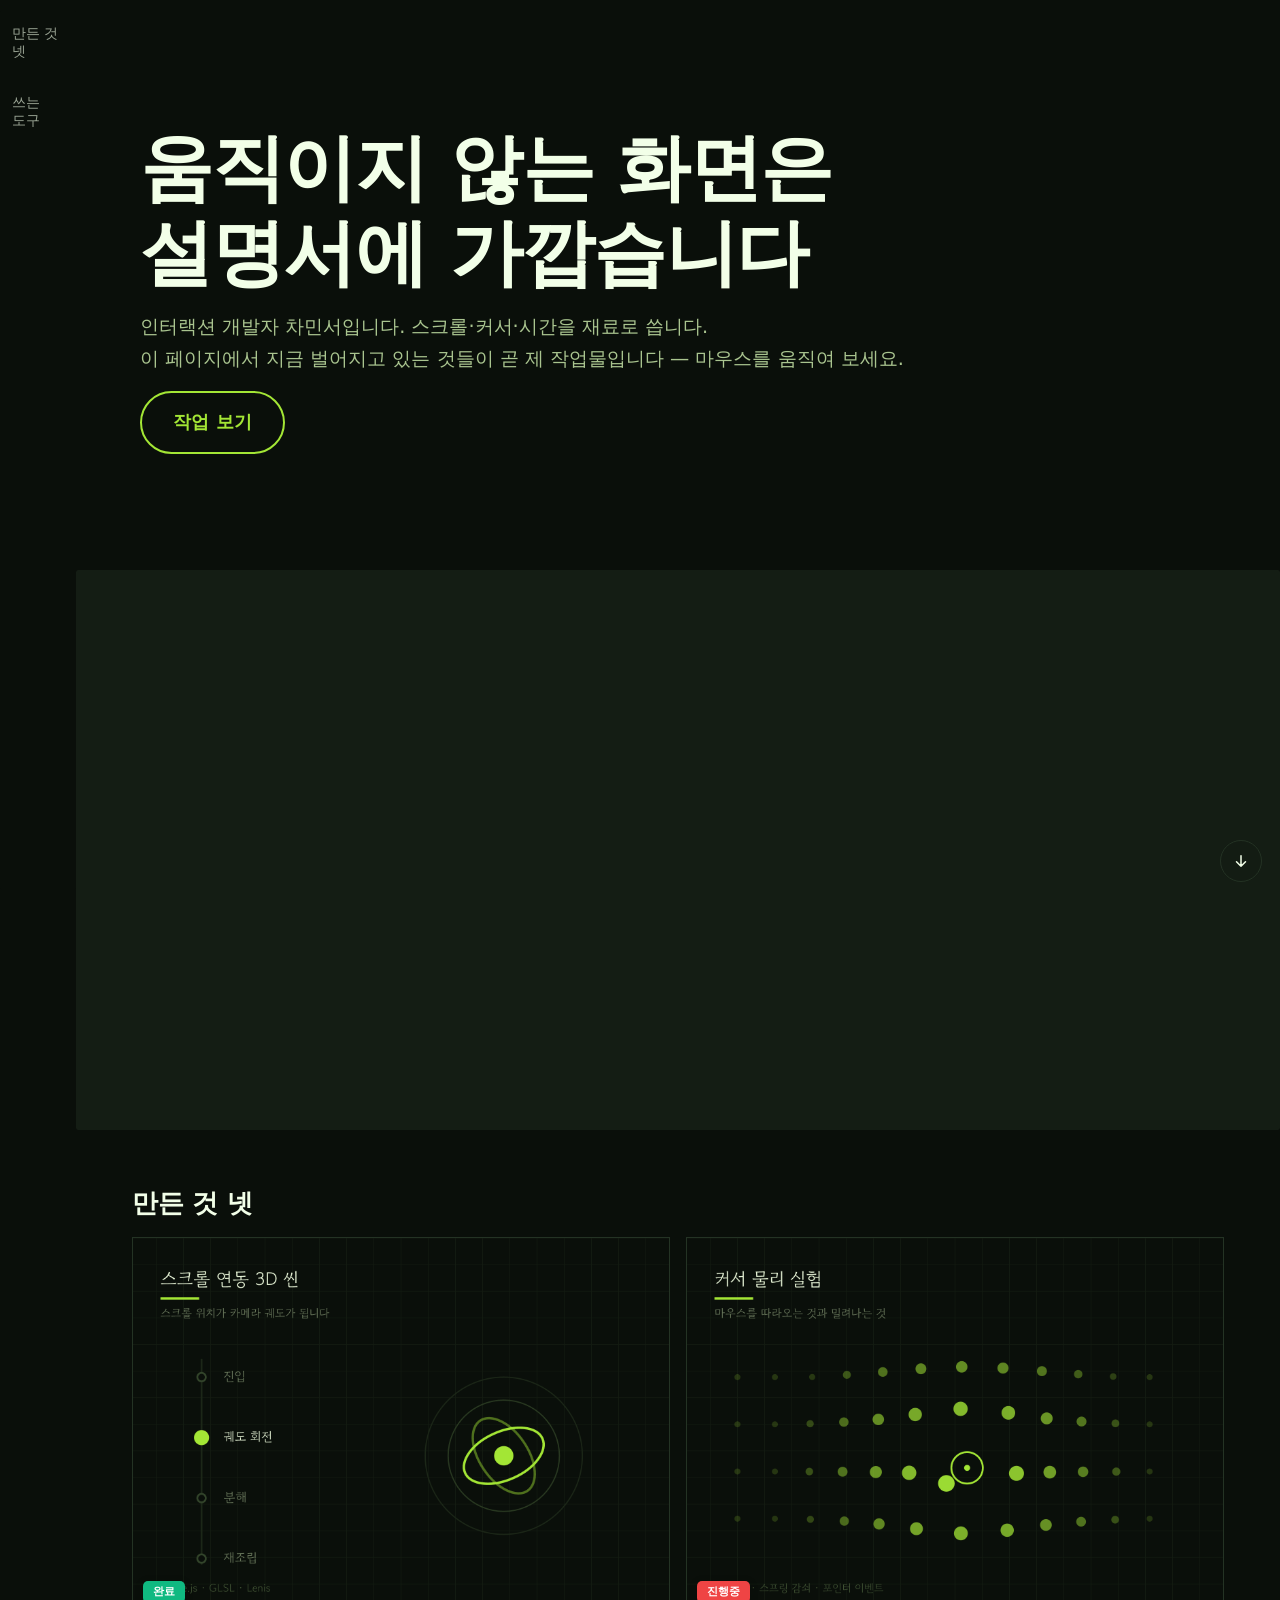
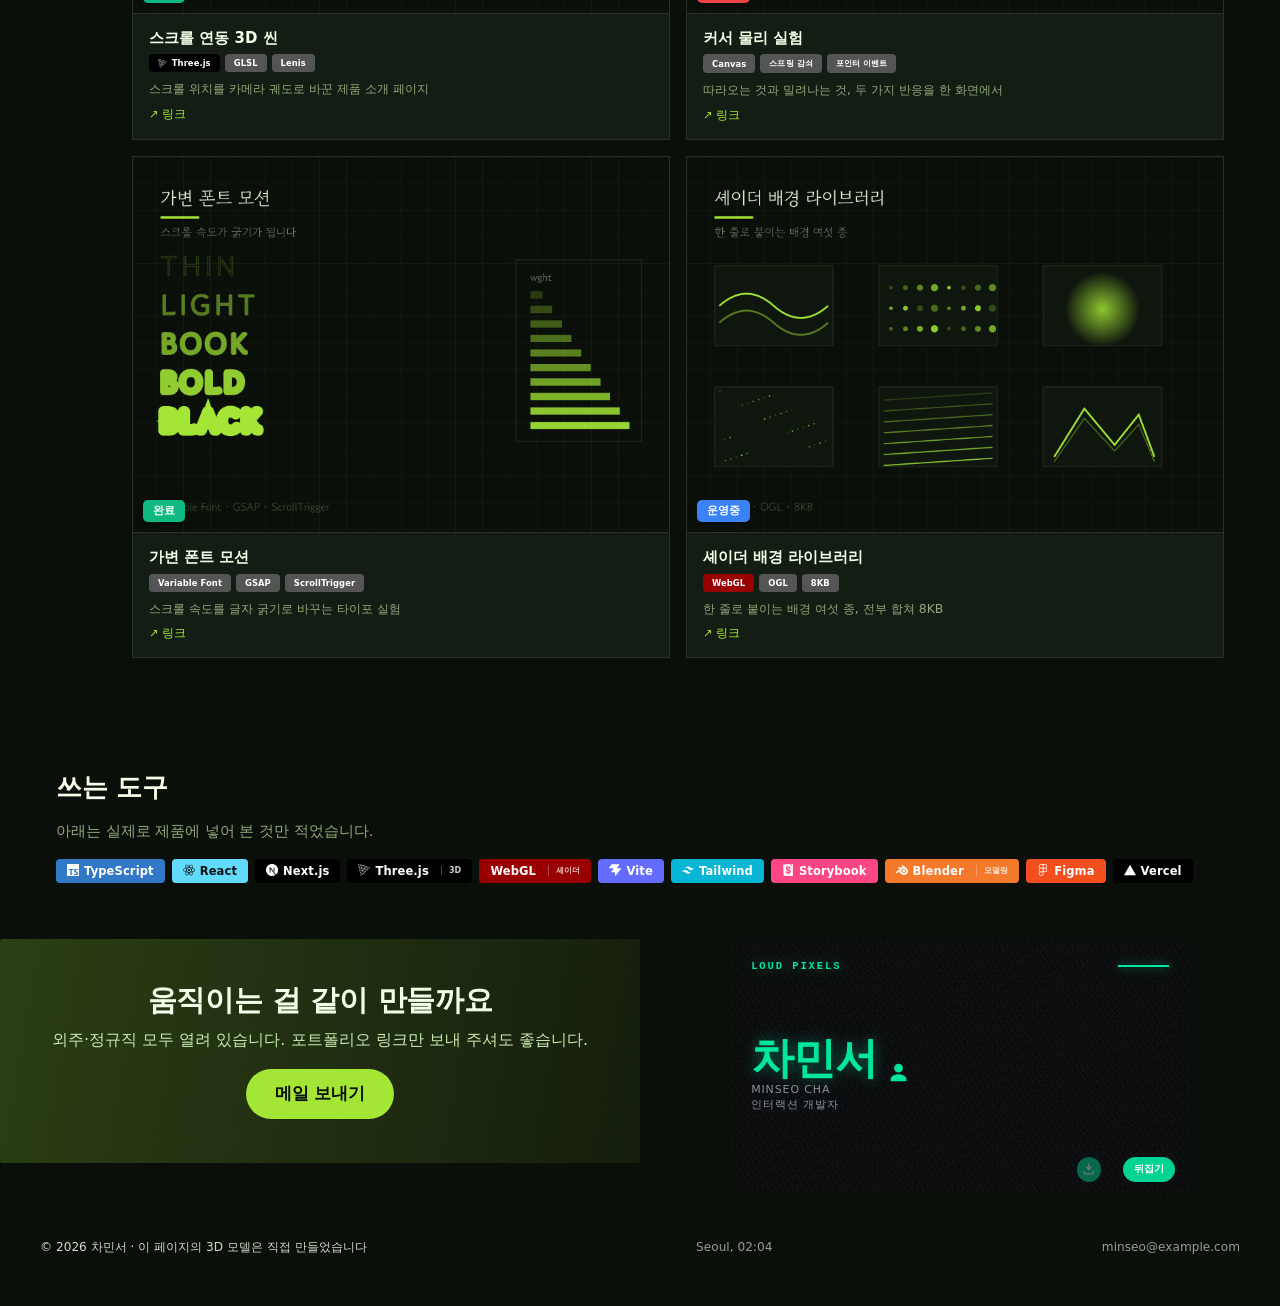
==== commit 972f16fe: "구조 손질 — 작업 진행 여부 · 명함 갤러리 — 네 작업에 진행 여부를 달았습니다. 커서 물리 실험은 '진행중', 계속 쌓는 셰이더 배경 라이브러리는 '운영중'입니다. 실험을 굴" ====
--- a/index.html
+++ b/index.html
@@ -11,12 +11,10 @@
   <meta name="twitter:card" content="summary" />
   <link rel="icon" href="data:image/svg+xml,%3Csvg%20xmlns%3D%22http%3A%2F%2Fwww.w3.org%2F2000%2Fsvg%22%20viewBox%3D%220%200%2064%2064%22%3E%3Crect%20width%3D%2264%22%20height%3D%2264%22%20rx%3D%2214%22%20fill%3D%22%23a3e635%22%2F%3E%3Ctext%20x%3D%2232%22%20y%3D%2234%22%20text-anchor%3D%22middle%22%20dominant-baseline%3D%22central%22%20font-family%3D%22system-ui%2Csans-serif%22%20font-size%3D%2240%22%20font-weight%3D%22700%22%20fill%3D%22%23fff%22%3E%EC%B0%A8%3C%2Ftext%3E%3C%2Fsvg%3E" />
   <link rel="stylesheet" href="./assets/site.css" />
+  <style>html{scroll-behavior:smooth}.wf-pg{display:block}html,body{background:#0a0f0a}.wf-headbar{position:sticky;top:0;z-index:60;min-height:0!important;padding-top:0!important;padding-bottom:0!important}.wf-headbar .wf__region{position:static!important;align-self:stretch!important;width:100%}.wf-headbar--side{position:fixed;top:10px;bottom:10px;left:0px;width:76px;padding:0!important;overflow:auto}.wf-headbar--side .wf__region{height:100%}.wf-pg{scroll-margin-top:70px}</style>
 </head>
 <body>
-  <div class="wf-page wf-enter wf-enter--zoom" style="font-family:'Space Grotesk', -apple-system, 'Segoe UI', 'Malgun Gothic', 'Apple SD Gothic Neo', 'Noto Sans KR', system-ui, sans-serif;background:#0a0f0a;--wf-bg:#0a0f0a;--wf-text:#f2ffe8;color:#f2ffe8;--wf-surface:#141d14;--wf-line:#243324;--wf-muted:#c8e8b0;--wf-accent:#a3e635;--wf-max:1320px;padding:10px 0px;--fx-dot-color:#a3e635;--fx-star-color:#ffffff;--fx-char-color:#f2ffe8;--enter-at:2%;gap:0px">
-    <span class="wf-progress" aria-hidden="true"></span>
-    <div class="wf" style="grid-template-columns:76px minmax(0, 1fr);grid-template-rows:auto 1fr auto;gap:0px">
-    <nav class="wf__region is-sticky" data-enter="left" style="grid-column:1;grid-row:1 / 4;min-height:480px;border-radius:2px;border-width:0px;border-color:var(--wf-line, currentColor);padding:min(12px, 6vw)">
+  <div class="wf-page wf-headbar wf-headbar--side" style="font-family:'Space Grotesk', -apple-system, 'Segoe UI', 'Malgun Gothic', 'Apple SD Gothic Neo', 'Noto Sans KR', system-ui, sans-serif;background:#0a0f0a;--wf-bg:#0a0f0a;--wf-text:#f2ffe8;color:#f2ffe8;--wf-surface:#141d14;--wf-line:#243324;--wf-muted:#c8e8b0;--wf-accent:#a3e635;--wf-max:1320px;padding:10px 0px;--fx-dot-color:#a3e635;--fx-star-color:#ffffff;--fx-char-color:#f2ffe8;--enter-at:2%;gap:0px"><nav class="wf__region is-sticky" data-enter="left" style="grid-column:1;grid-row:1 / 4;min-height:0px;border-radius:2px;border-width:0px;border-color:var(--wf-line, currentColor);padding:min(12px, 6vw)">
       <div class="wf-bar" style="justify-content:center">
         <nav class="wf-nav" style="gap:26px">
         <a href="#%EB%A7%8C%EB%93%A0-%EA%B2%83-%EB%84%B7" class="wf-nav__item">만든 것 넷</a>
@@ -24,7 +22,12 @@
       </nav>
         
       </div>
-    </nav>
+    </nav></div>
+  <section class="wf-pg" id="pg-0">
+  <div class="wf-page wf-enter wf-enter--zoom" style="font-family:'Space Grotesk', -apple-system, 'Segoe UI', 'Malgun Gothic', 'Apple SD Gothic Neo', 'Noto Sans KR', system-ui, sans-serif;background:#0a0f0a;--wf-bg:#0a0f0a;--wf-text:#f2ffe8;color:#f2ffe8;--wf-surface:#141d14;--wf-line:#243324;--wf-muted:#c8e8b0;--wf-accent:#a3e635;--wf-max:1320px;padding:10px 0px;--fx-dot-color:#a3e635;--fx-star-color:#ffffff;--fx-char-color:#f2ffe8;--enter-at:2%;gap:0px">
+    <span class="wf-progress" aria-hidden="true"></span>
+    <div class="wf" style="grid-template-columns:76px minmax(0, 1fr);grid-template-rows:auto 1fr auto;gap:0px">
+    
     <section class="wf__region" data-enter="right" style="grid-column:2;grid-row:1;min-height:560px;border-radius:2px;border-width:0px;border-color:var(--wf-line, currentColor);padding:min(64px, 6vw);--wf-fs:17px;line-height:1.65;--wf-muted:#8fa87a" data-fx="silk scramble magnetic" data-fx-silk-bg-speed="0.14" data-fx-silk-bg-scale="2.4" data-fx-silk-bg-swirl="3.4" data-fx-silk-bg-grain="0.04" data-fx-silk-bg-mouse="true" data-fx-silk-bg-alpha="0.85" data-fx-text-scramble-duration="1500" data-fx-text-scramble-churn="0.3" data-fx-text-scramble-repeat="false" data-fx-magnetic-button-strength="0.4" data-fx-magnetic-button-radius="130" data-fx-magnetic-button-scale="1.06" data-fx-magnetic-button-glow="true">
       <div class="wf-hero" style="align-items:flex-start;text-align:left">
         
@@ -36,39 +39,43 @@
     <div class="wf__region" data-enter="up" style="grid-column:2;grid-row:2;min-height:560px;border-radius:2px;border-width:0px;border-color:var(--wf-line, currentColor);padding:min(0px, 6vw)">
       <div class="wf-3d fx-model is-fill" data-fx-src="./assets/files/knot.glb" data-fx-alt="직접 만든 토러스 매듭 3D 모델" data-fx-camera-controls="true" data-fx-auto-rotate="true" data-fx-disable-zoom="false" data-fx-disable-pan="true" data-fx-exposure="1.15" data-fx-shadow-intensity="0.9" data-fx-shadow-softness="1" data-fx-camera-orbit="35deg 72deg 7m" data-fx-auto-rotate-delay="1200" data-fx-rotation-per-second="18deg" data-fx-autoplay="true" data-fx-interaction-prompt="auto" data-fx-ar="false" data-fx-skybox="false" data-fx-follow="true" data-fx-follow-decay="80" data-fx-follow-yaw="30" data-fx-follow-pitch="12"></div>
     </div>
-    <section class="wf__region" id="만든-것-넷" data-enter="up" style="grid-column:2;grid-row:3;min-height:300px;border-radius:2px;border-width:0px;border-color:var(--wf-line, currentColor);padding:min(56px, 6vw);--wf-muted:#8fa87a" data-fx="reveal tilt" data-fx-scroll-reveal-preset="depth" data-fx-scroll-reveal-duration="760" data-fx-scroll-reveal-distance="30" data-fx-tilt-card-max-tilt="10" data-fx-tilt-card-scale="1.03" data-fx-tilt-card-glare="true" data-fx-tilt-card-max-glare="0.3">
+    <section class="wf__region" id="만든-것-넷" data-enter="up" style="grid-column:2;grid-row:3;min-height:0px;border-radius:2px;border-width:0px;border-color:var(--wf-line, currentColor);padding:min(56px, 6vw);--wf-muted:#8fa87a" data-fx="reveal tilt" data-fx-scroll-reveal-preset="depth" data-fx-scroll-reveal-duration="760" data-fx-scroll-reveal-distance="30" data-fx-tilt-card-max-tilt="10" data-fx-tilt-card-scale="1.03" data-fx-tilt-card-glare="true" data-fx-tilt-card-max-glare="0.3">
       <div class="wf-gal">
         <h2 class="wf-sec__title">만든 것 넷</h2>
         <div class="wf-gal__grid" style="grid-template-columns:repeat(2, minmax(0, 1fr))">
-          <a class="wf-card has-detail" href="#detail-d-1"><span class="wf-card__thumb" style="padding-bottom:70%"><img class="wf-card__img" src="./assets/images/imgp17x1.png" alt="스크롤 연동 3D 씬" loading="lazy" style="object-fit:cover" /></span><span class="wf-card__body">
+          <a class="wf-card has-detail" href="#detail-d-1"><span class="wf-card__thumb" style="padding-bottom:70%"><img class="wf-card__img" src="./assets/images/imgp17x1.png" alt="스크롤 연동 3D 씬" loading="lazy" style="object-fit:cover" /><span class="wf-card__status" style="--st-bg:#10b981;--st-fg:#ffffff">완료</span></span><span class="wf-card__body">
+              
               <b class="wf-card__title">스크롤 연동 3D 씬</b>
-              <span class="wf-card__stack">Three.js · GLSL · Lenis</span>
+              <span class="wf-card__stack wf-card__stack--badges"><span class="wf-tag wf-tag--badge" style="--bdg-bg:#000000;--bdg-fg:#ffffff"><svg class="wf-tag__logo" viewBox="0 0 24 24" aria-hidden="true"><path d="M.38 0a.268.268 0 0 0-.256.332l2.894 11.716a.268.268 0 0 0 .01.04l2.89 11.708a.268.268 0 0 0 .447.128L23.802 7.15a.268.268 0 0 0-.112-.45l-5.784-1.667a.268.268 0 0 0-.123-.035L6.38 1.715a.268.268 0 0 0-.144-.04L.456.01A.268.268 0 0 0 .38 0zm.374.654L5.71 2.08 1.99 5.664zM6.61 2.34l4.864 1.4-3.65 3.515zm-.522.12l1.217 4.926-4.877-1.4zm6.28 1.538l4.878 1.404-3.662 3.53zm-.52.13l1.208 4.9-4.853-1.392zm6.3 1.534l4.947 1.424-3.715 3.574zm-.524.12l1.215 4.926-4.876-1.398zm-15.432.696l4.964 1.424-3.726 3.586zM8.047 8.15l4.877 1.4-3.66 3.527zm-.518.137l1.236 5.017-4.963-1.432zm6.274 1.535l4.965 1.425-3.73 3.586zm-.52.127l1.235 5.012-4.958-1.43zm-9.63 2.438l4.873 1.406-3.656 3.523zm5.854 1.687l4.863 1.403-3.648 3.51zm-.54.04l1.214 4.927-4.875-1.4zm-3.896 4.02l5.037 1.442-3.782 3.638z" fill="currentColor"/></svg>Three.js</span><span class="wf-tag wf-tag--badge" style="--bdg-bg:#555555;--bdg-fg:#ffffff">GLSL</span><span class="wf-tag wf-tag--badge" style="--bdg-bg:#555555;--bdg-fg:#ffffff">Lenis</span></span>
               <span class="wf-card__desc">스크롤 위치를 카메라 궤도로 바꾼 제품 소개 페이지</span>
               <span class="wf-card__link">↗ 링크</span>
             </span></a>
-          <a class="wf-card has-detail" href="#detail-d-2"><span class="wf-card__thumb" style="padding-bottom:70%"><img class="wf-card__img" src="./assets/images/imgp17x2.png" alt="커서 물리 실험" loading="lazy" style="object-fit:cover" /></span><span class="wf-card__body">
+          <a class="wf-card has-detail" href="#detail-d-2"><span class="wf-card__thumb" style="padding-bottom:70%"><img class="wf-card__img" src="./assets/images/imgp17x2.png" alt="커서 물리 실험" loading="lazy" style="object-fit:cover" /><span class="wf-card__status" style="--st-bg:#ef4444;--st-fg:#ffffff">진행중</span></span><span class="wf-card__body">
+              
               <b class="wf-card__title">커서 물리 실험</b>
-              <span class="wf-card__stack">Canvas · 스프링 감쇠 · 포인터 이벤트</span>
+              <span class="wf-card__stack wf-card__stack--badges"><span class="wf-tag wf-tag--badge" style="--bdg-bg:#555555;--bdg-fg:#ffffff">Canvas</span><span class="wf-tag wf-tag--badge" style="--bdg-bg:#555555;--bdg-fg:#ffffff">스프링 감쇠</span><span class="wf-tag wf-tag--badge" style="--bdg-bg:#555555;--bdg-fg:#ffffff">포인터 이벤트</span></span>
               <span class="wf-card__desc">따라오는 것과 밀려나는 것, 두 가지 반응을 한 화면에서</span>
               <span class="wf-card__link">↗ 링크</span>
             </span></a>
-          <a class="wf-card has-detail" href="#detail-d-3"><span class="wf-card__thumb" style="padding-bottom:70%"><img class="wf-card__img" src="./assets/images/imgp17x3.png" alt="가변 폰트 모션" loading="lazy" style="object-fit:cover" /></span><span class="wf-card__body">
+          <a class="wf-card has-detail" href="#detail-d-3"><span class="wf-card__thumb" style="padding-bottom:70%"><img class="wf-card__img" src="./assets/images/imgp17x3.png" alt="가변 폰트 모션" loading="lazy" style="object-fit:cover" /><span class="wf-card__status" style="--st-bg:#10b981;--st-fg:#ffffff">완료</span></span><span class="wf-card__body">
+              
               <b class="wf-card__title">가변 폰트 모션</b>
-              <span class="wf-card__stack">Variable Font · GSAP · ScrollTrigger</span>
+              <span class="wf-card__stack wf-card__stack--badges"><span class="wf-tag wf-tag--badge" style="--bdg-bg:#555555;--bdg-fg:#ffffff">Variable Font</span><span class="wf-tag wf-tag--badge" style="--bdg-bg:#555555;--bdg-fg:#ffffff">GSAP</span><span class="wf-tag wf-tag--badge" style="--bdg-bg:#555555;--bdg-fg:#ffffff">ScrollTrigger</span></span>
               <span class="wf-card__desc">스크롤 속도를 글자 굵기로 바꾸는 타이포 실험</span>
               <span class="wf-card__link">↗ 링크</span>
             </span></a>
-          <a class="wf-card has-detail" href="#detail-d-4"><span class="wf-card__thumb" style="padding-bottom:70%"><img class="wf-card__img" src="./assets/images/imgp17x4.png" alt="셰이더 배경 라이브러리" loading="lazy" style="object-fit:cover" /></span><span class="wf-card__body">
+          <a class="wf-card has-detail" href="#detail-d-4"><span class="wf-card__thumb" style="padding-bottom:70%"><img class="wf-card__img" src="./assets/images/imgp17x4.png" alt="셰이더 배경 라이브러리" loading="lazy" style="object-fit:cover" /><span class="wf-card__status" style="--st-bg:#3b82f6;--st-fg:#ffffff">운영중</span></span><span class="wf-card__body">
+              
               <b class="wf-card__title">셰이더 배경 라이브러리</b>
-              <span class="wf-card__stack">WebGL · OGL · 8KB</span>
+              <span class="wf-card__stack wf-card__stack--badges"><span class="wf-tag wf-tag--badge" style="--bdg-bg:#990000;--bdg-fg:#ffffff">WebGL</span><span class="wf-tag wf-tag--badge" style="--bdg-bg:#555555;--bdg-fg:#ffffff">OGL</span><span class="wf-tag wf-tag--badge" style="--bdg-bg:#555555;--bdg-fg:#ffffff">8KB</span></span>
               <span class="wf-card__desc">한 줄로 붙이는 배경 여섯 종, 전부 합쳐 8KB</span>
               <span class="wf-card__link">↗ 링크</span>
             </span></a>
         </div>
         <div class="wf-detail" id="detail-d-1">
-            <a class="wf-detail__scrim" href="#" aria-label="닫기"></a>
-            <div class="wf-detail__box">
-              <a class="wf-detail__close" href="#" aria-label="닫기">✕</a>
+            <a class="wf-detail__scrim" href="#!" aria-label="닫기"></a>
+            <div class="wf-detail__box">
+              <a class="wf-detail__close" href="#!" aria-label="닫기">✕</a>
               <img class="wf-detail__img" src="./assets/images/imgp17x1.png" alt="스크롤 연동 3D 씬" loading="lazy" style="object-fit:cover" />
               <b class="wf-detail__title">스크롤 연동 3D 씬</b>
               <span class="wf-card__stack">Three.js · GLSL · Lenis</span>
@@ -77,9 +84,9 @@
             </div>
           </div>
         <div class="wf-detail" id="detail-d-2">
-            <a class="wf-detail__scrim" href="#" aria-label="닫기"></a>
-            <div class="wf-detail__box">
-              <a class="wf-detail__close" href="#" aria-label="닫기">✕</a>
+            <a class="wf-detail__scrim" href="#!" aria-label="닫기"></a>
+            <div class="wf-detail__box">
+              <a class="wf-detail__close" href="#!" aria-label="닫기">✕</a>
               <img class="wf-detail__img" src="./assets/images/imgp17x2.png" alt="커서 물리 실험" loading="lazy" style="object-fit:cover" />
               <b class="wf-detail__title">커서 물리 실험</b>
               <span class="wf-card__stack">Canvas · 스프링 감쇠 · 포인터 이벤트</span>
@@ -88,9 +95,9 @@
             </div>
           </div>
         <div class="wf-detail" id="detail-d-3">
-            <a class="wf-detail__scrim" href="#" aria-label="닫기"></a>
-            <div class="wf-detail__box">
-              <a class="wf-detail__close" href="#" aria-label="닫기">✕</a>
+            <a class="wf-detail__scrim" href="#!" aria-label="닫기"></a>
+            <div class="wf-detail__box">
+              <a class="wf-detail__close" href="#!" aria-label="닫기">✕</a>
               <img class="wf-detail__img" src="./assets/images/imgp17x3.png" alt="가변 폰트 모션" loading="lazy" style="object-fit:cover" />
               <b class="wf-detail__title">가변 폰트 모션</b>
               <span class="wf-card__stack">Variable Font · GSAP · ScrollTrigger</span>
@@ -99,9 +106,9 @@
             </div>
           </div>
         <div class="wf-detail" id="detail-d-4">
-            <a class="wf-detail__scrim" href="#" aria-label="닫기"></a>
-            <div class="wf-detail__box">
-              <a class="wf-detail__close" href="#" aria-label="닫기">✕</a>
+            <a class="wf-detail__scrim" href="#!" aria-label="닫기"></a>
+            <div class="wf-detail__box">
+              <a class="wf-detail__close" href="#!" aria-label="닫기">✕</a>
               <img class="wf-detail__img" src="./assets/images/imgp17x4.png" alt="셰이더 배경 라이브러리" loading="lazy" style="object-fit:cover" />
               <b class="wf-detail__title">셰이더 배경 라이브러리</b>
               <span class="wf-card__stack">WebGL · OGL · 8KB</span>
@@ -113,7 +120,7 @@
     </section>
     </div>
     <div class="wf wf--row" style="grid-template-columns:repeat(1, minmax(0, 1fr));gap:0px">
-      <section class="wf__region" id="쓰는-도구" data-enter="up" style="min-height:240px;border-radius:2px;border-width:0px;border-color:var(--wf-line, currentColor);padding:min(56px, 6vw);--wf-muted:#8fa87a" data-fx="reveal spotlight" data-fx-scroll-reveal-preset="rise" data-fx-scroll-reveal-duration="700" data-fx-spotlight-size="460" data-fx-spotlight-strength="0.26">
+      <section class="wf__region" id="쓰는-도구" data-enter="up" style="min-height:0px;border-radius:2px;border-width:0px;border-color:var(--wf-line, currentColor);padding:min(56px, 6vw);--wf-muted:#8fa87a" data-fx="reveal spotlight" data-fx-scroll-reveal-preset="rise" data-fx-scroll-reveal-duration="700" data-fx-spotlight-size="460" data-fx-spotlight-strength="0.26">
       <div class="wf-sec" style="align-items:flex-start">
         <h2 class="wf-sec__title">쓰는 도구</h2>
         <div class="wf-sec__cols" style="grid-template-columns:repeat(1, minmax(0, 1fr))">
@@ -123,25 +130,167 @@
       </div>
     </section>
     </div>
-    <div class="wf wf--row" style="grid-template-columns:repeat(1, minmax(0, 1fr));gap:0px">
-      <section class="wf__region" data-enter="up" style="min-height:190px;border-radius:2px;border-width:0px;border-color:var(--wf-line, currentColor);padding:min(64px, 6vw);--wf-muted:#8fa87a" data-fx="magnetic reveal" data-fx-magnetic-button-strength="0.45" data-fx-magnetic-button-radius="140" data-fx-magnetic-button-scale="1.08" data-fx-magnetic-button-glow="true" data-fx-scroll-reveal-preset="zoom" data-fx-scroll-reveal-duration="720">
+    <div class="wf wf--row" style="grid-template-columns:repeat(2, minmax(0, 1fr));gap:0px">
+      <section class="wf__region" data-enter="left" style="min-height:260px;border-radius:2px;border-width:0px;border-color:var(--wf-line, currentColor);padding:min(44px, 6vw)" data-fx="magnetic reveal" data-fx-magnetic-button-strength="0.45" data-fx-magnetic-button-radius="140" data-fx-magnetic-button-scale="1.08" data-fx-magnetic-button-glow="true" data-fx-scroll-reveal-preset="zoom" data-fx-scroll-reveal-duration="720">
       <div class="wf-cta is-grad" style="align-items:center;text-align:center">
         <b class="wf-cta__title">움직이는 걸 같이 만들까요</b>
         <span class="wf-cta__sub">외주·정규직 모두 열려 있습니다. 포트폴리오 링크만 보내 주셔도 좋습니다.</span>
         <a class="wf-btn wf-cta__btn" style="--wf-accent:#a3e635;color:#0a0f0a;border-radius:40px;font-size:1.120em;padding:0.79em 1.71em" href="mailto:minseo@example.com">메일 보내기</a>
       </div>
     </section>
+      <section class="wf__region" data-enter="right" style="min-height:260px;border-radius:2px;border-width:0px;border-color:var(--wf-line, currentColor);padding:min(0px, 6vw)" data-fx="tilt" data-fx-max-tilt="8" data-fx-perspective="900" data-fx-scale="1.02" data-fx-speed="400" data-fx-glare="true" data-fx-max-glare="0.18" data-fx-axis="both">
+      <div class="wf-bcard wf-bcard--signal wf-bcard--ico-bare is-2face" style="--bc-paper:0.45;max-width:460px">
+        <input class="wf-bcard__toggle" type="checkbox" id="bcflip-xw-2" aria-label="명함 뒤집기">
+        <div class="wf-bcard__flip">
+          <div class="wf-bcard__face wf-bcard__face--front">
+            <span class="wf-bcard__deco" aria-hidden="true"></span>
+            <span class="wf-bcard__paper" aria-hidden="true"></span>
+            <div class="wf-bcard__in">
+        <span class="wf-bcard__label">LOUD PIXELS</span>
+        <span class="wf-bcard__mono">차민</span>
+        <div class="wf-bcard__lead">
+          <b class="wf-bcard__role">Interaction</b>
+          <span class="wf-bcard__rolesub">Developer</span>
+        </div>
+        <div class="wf-bcard__info">
+          <div class="wf-bcard__row">
+            <span class="wf-bcard__text">
+              <b class="wf-bcard__name">차민서</b>
+              <span class="wf-bcard__nameen">Minseo Cha</span>
+              <span class="wf-bcard__title">인터랙션 개발자</span>
+              
+            </span>
+            <span class="wf-bcard__ico" aria-hidden="true"><svg viewBox="0 0 24 24"><path d="M12 12a5 5 0 1 0 0-10 5 5 0 0 0 0 10zm0 2c-5 0-9 2.5-9 5.5V22h18v-2.5c0-3-4-5.5-9-5.5z" fill="currentColor"/></svg></span>
+          </div>
+          
+        </div>
+        
+        
+        
+        </div>
+          </div>
+          <div class="wf-bcard__face wf-bcard__face--back"><span class="wf-bcard__paper" aria-hidden="true"></span><div class="wf-bcard__in wf-bcard__in--back">
+        <p class="wf-bcard__tagline">움직이지 않는 화면은 설명서에 가깝습니다.</p>
+        <div class="wf-bcard__info"></div>
+        <span class="wf-bcard__stack">WebGL · GSAP · 셰이더</span>
+        <div class="wf-bcard__side"><span class="wf-bcard__qr"><svg class="wf-qr" viewBox="0 0 45 45" role="img" aria-label="연락처 QR 코드" shape-rendering="crispEdges"><path d="M2,2h1v1h-1zM3,2h1v1h-1zM4,2h1v1h-1zM5,2h1v1h-1zM6,2h1v1h-1zM7,2h1v1h-1zM8,2h1v1h-1zM15,2h1v1h-1zM18,2h1v1h-1zM19,2h1v1h-1zM23,2h1v1h-1zM24,2h1v1h-1zM25,2h1v1h-1zM27,2h1v1h-1zM29,2h1v1h-1zM30,2h1v1h-1zM32,2h1v1h-1zM33,2h1v1h-1zM34,2h1v1h-1zM36,2h1v1h-1zM37,2h1v1h-1zM38,2h1v1h-1zM39,2h1v1h-1zM40,2h1v1h-1zM41,2h1v1h-1zM42,2h1v1h-1zM2,3h1v1h-1zM8,3h1v1h-1zM11,3h1v1h-1zM12,3h1v1h-1zM13,3h1v1h-1zM14,3h1v1h-1zM17,3h1v1h-1zM19,3h1v1h-1zM23,3h1v1h-1zM26,3h1v1h-1zM27,3h1v1h-1zM28,3h1v1h-1zM29,3h1v1h-1zM32,3h1v1h-1zM34,3h1v1h-1zM36,3h1v1h-1zM42,3h1v1h-1zM2,4h1v1h-1zM4,4h1v1h-1zM5,4h1v1h-1zM6,4h1v1h-1zM8,4h1v1h-1zM10,4h1v1h-1zM11,4h1v1h-1zM16,4h1v1h-1zM18,4h1v1h-1zM19,4h1v1h-1zM20,4h1v1h-1zM23,4h1v1h-1zM24,4h1v1h-1zM25,4h1v1h-1zM26,4h1v1h-1zM27,4h1v1h-1zM29,4h1v1h-1zM30,4h1v1h-1zM33,4h1v1h-1zM36,4h1v1h-1zM38,4h1v1h-1zM39,4h1v1h-1zM40,4h1v1h-1zM42,4h1v1h-1zM2,5h1v1h-1zM4,5h1v1h-1zM5,5h1v1h-1zM6,5h1v1h-1zM8,5h1v1h-1zM10,5h1v1h-1zM11,5h1v1h-1zM12,5h1v1h-1zM23,5h1v1h-1zM25,5h1v1h-1zM26,5h1v1h-1zM28,5h1v1h-1zM29,5h1v1h-1zM36,5h1v1h-1zM38,5h1v1h-1zM39,5h1v1h-1zM40,5h1v1h-1zM42,5h1v1h-1zM2,6h1v1h-1zM4,6h1v1h-1zM5,6h1v1h-1zM6,6h1v1h-1zM8,6h1v1h-1zM10,6h1v1h-1zM12,6h1v1h-1zM13,6h1v1h-1zM15,6h1v1h-1zM18,6h1v1h-1zM20,6h1v1h-1zM22,6h1v1h-1zM24,6h1v1h-1zM36,6h1v1h-1zM38,6h1v1h-1zM39,6h1v1h-1zM40,6h1v1h-1zM42,6h1v1h-1zM2,7h1v1h-1zM8,7h1v1h-1zM10,7h1v1h-1zM12,7h1v1h-1zM20,7h1v1h-1zM24,7h1v1h-1zM26,7h1v1h-1zM27,7h1v1h-1zM28,7h1v1h-1zM29,7h1v1h-1zM32,7h1v1h-1zM34,7h1v1h-1zM36,7h1v1h-1zM42,7h1v1h-1zM2,8h1v1h-1zM3,8h1v1h-1zM4,8h1v1h-1zM5,8h1v1h-1zM6,8h1v1h-1zM7,8h1v1h-1zM8,8h1v1h-1zM10,8h1v1h-1zM12,8h1v1h-1zM14,8h1v1h-1zM16,8h1v1h-1zM18,8h1v1h-1zM20,8h1v1h-1zM22,8h1v1h-1zM24,8h1v1h-1zM26,8h1v1h-1zM28,8h1v1h-1zM30,8h1v1h-1zM32,8h1v1h-1zM34,8h1v1h-1zM36,8h1v1h-1zM37,8h1v1h-1zM38,8h1v1h-1zM39,8h1v1h-1zM40,8h1v1h-1zM41,8h1v1h-1zM42,8h1v1h-1zM10,9h1v1h-1zM13,9h1v1h-1zM15,9h1v1h-1zM16,9h1v1h-1zM18,9h1v1h-1zM20,9h1v1h-1zM21,9h1v1h-1zM22,9h1v1h-1zM23,9h1v1h-1zM24,9h1v1h-1zM25,9h1v1h-1zM26,9h1v1h-1zM33,9h1v1h-1zM2,10h1v1h-1zM4,10h1v1h-1zM5,10h1v1h-1zM6,10h1v1h-1zM7,10h1v1h-1zM8,10h1v1h-1zM11,10h1v1h-1zM12,10h1v1h-1zM15,10h1v1h-1zM16,10h1v1h-1zM18,10h1v1h-1zM20,10h1v1h-1zM21,10h1v1h-1zM22,10h1v1h-1zM23,10h1v1h-1zM24,10h1v1h-1zM25,10h1v1h-1zM26,10h1v1h-1zM28,10h1v1h-1zM30,10h1v1h-1zM33,10h1v1h-1zM36,10h1v1h-1zM37,10h1v1h-1zM38,10h1v1h-1zM39,10h1v1h-1zM40,10h1v1h-1zM2,11h1v1h-1zM4,11h1v1h-1zM5,11h1v1h-1zM6,11h1v1h-1zM11,11h1v1h-1zM12,11h1v1h-1zM13,11h1v1h-1zM15,11h1v1h-1zM17,11h1v1h-1zM20,11h1v1h-1zM21,11h1v1h-1zM27,11h1v1h-1zM29,11h1v1h-1zM30,11h1v1h-1zM31,11h1v1h-1zM34,11h1v1h-1zM35,11h1v1h-1zM36,11h1v1h-1zM37,11h1v1h-1zM38,11h1v1h-1zM41,11h1v1h-1zM2,12h1v1h-1zM3,12h1v1h-1zM5,12h1v1h-1zM7,12h1v1h-1zM8,12h1v1h-1zM9,12h1v1h-1zM11,12h1v1h-1zM13,12h1v1h-1zM16,12h1v1h-1zM17,12h1v1h-1zM20,12h1v1h-1zM24,12h1v1h-1zM29,12h1v1h-1zM34,12h1v1h-1zM37,12h1v1h-1zM40,12h1v1h-1zM41,12h1v1h-1zM4,13h1v1h-1zM7,13h1v1h-1zM9,13h1v1h-1zM13,13h1v1h-1zM15,13h1v1h-1zM17,13h1v1h-1zM18,13h1v1h-1zM21,13h1v1h-1zM22,13h1v1h-1zM23,13h1v1h-1zM26,13h1v1h-1zM27,13h1v1h-1zM33,13h1v1h-1zM35,13h1v1h-1zM38,13h1v1h-1zM39,13h1v1h-1zM4,14h1v1h-1zM5,14h1v1h-1zM6,14h1v1h-1zM8,14h1v1h-1zM10,14h1v1h-1zM11,14h1v1h-1zM12,14h1v1h-1zM13,14h1v1h-1zM14,14h1v1h-1zM16,14h1v1h-1zM17,14h1v1h-1zM18,14h1v1h-1zM21,14h1v1h-1zM22,14h1v1h-1zM23,14h1v1h-1zM24,14h1v1h-1zM25,14h1v1h-1zM26,14h1v1h-1zM27,14h1v1h-1zM28,14h1v1h-1zM30,14h1v1h-1zM32,14h1v1h-1zM35,14h1v1h-1zM37,14h1v1h-1zM42,14h1v1h-1zM2,15h1v1h-1zM5,15h1v1h-1zM6,15h1v1h-1zM11,15h1v1h-1zM18,15h1v1h-1zM19,15h1v1h-1zM20,15h1v1h-1zM27,15h1v1h-1zM28,15h1v1h-1zM29,15h1v1h-1zM31,15h1v1h-1zM32,15h1v1h-1zM34,15h1v1h-1zM36,15h1v1h-1zM38,15h1v1h-1zM40,15h1v1h-1zM41,15h1v1h-1zM5,16h1v1h-1zM7,16h1v1h-1zM8,16h1v1h-1zM9,16h1v1h-1zM11,16h1v1h-1zM12,16h1v1h-1zM13,16h1v1h-1zM18,16h1v1h-1zM22,16h1v1h-1zM23,16h1v1h-1zM25,16h1v1h-1zM26,16h1v1h-1zM29,16h1v1h-1zM30,16h1v1h-1zM32,16h1v1h-1zM34,16h1v1h-1zM36,16h1v1h-1zM38,16h1v1h-1zM40,16h1v1h-1zM2,17h1v1h-1zM7,17h1v1h-1zM11,17h1v1h-1zM15,17h1v1h-1zM20,17h1v1h-1zM23,17h1v1h-1zM25,17h1v1h-1zM28,17h1v1h-1zM29,17h1v1h-1zM32,17h1v1h-1zM33,17h1v1h-1zM35,17h1v1h-1zM36,17h1v1h-1zM37,17h1v1h-1zM41,17h1v1h-1zM42,17h1v1h-1zM3,18h1v1h-1zM4,18h1v1h-1zM5,18h1v1h-1zM7,18h1v1h-1zM8,18h1v1h-1zM9,18h1v1h-1zM10,18h1v1h-1zM11,18h1v1h-1zM12,18h1v1h-1zM16,18h1v1h-1zM17,18h1v1h-1zM20,18h1v1h-1zM25,18h1v1h-1zM28,18h1v1h-1zM29,18h1v1h-1zM30,18h1v1h-1zM31,18h1v1h-1zM35,18h1v1h-1zM38,18h1v1h-1zM40,18h1v1h-1zM41,18h1v1h-1zM42,18h1v1h-1zM3,19h1v1h-1zM4,19h1v1h-1zM6,19h1v1h-1zM7,19h1v1h-1zM12,19h1v1h-1zM17,19h1v1h-1zM21,19h1v1h-1zM24,19h1v1h-1zM25,19h1v1h-1zM26,19h1v1h-1zM28,19h1v1h-1zM29,19h1v1h-1zM30,19h1v1h-1zM32,19h1v1h-1zM34,19h1v1h-1zM36,19h1v1h-1zM37,19h1v1h-1zM38,19h1v1h-1zM39,19h1v1h-1zM40,19h1v1h-1zM42,19h1v1h-1zM8,20h1v1h-1zM11,20h1v1h-1zM14,20h1v1h-1zM16,20h1v1h-1zM20,20h1v1h-1zM24,20h1v1h-1zM29,20h1v1h-1zM31,20h1v1h-1zM32,20h1v1h-1zM35,20h1v1h-1zM36,20h1v1h-1zM37,20h1v1h-1zM38,20h1v1h-1zM39,20h1v1h-1zM41,20h1v1h-1zM3,21h1v1h-1zM4,21h1v1h-1zM9,21h1v1h-1zM10,21h1v1h-1zM11,21h1v1h-1zM12,21h1v1h-1zM13,21h1v1h-1zM14,21h1v1h-1zM15,21h1v1h-1zM16,21h1v1h-1zM28,21h1v1h-1zM32,21h1v1h-1zM36,21h1v1h-1zM39,21h1v1h-1zM41,21h1v1h-1zM42,21h1v1h-1zM2,22h1v1h-1zM7,22h1v1h-1zM8,22h1v1h-1zM9,22h1v1h-1zM10,22h1v1h-1zM12,22h1v1h-1zM16,22h1v1h-1zM20,22h1v1h-1zM21,22h1v1h-1zM23,22h1v1h-1zM24,22h1v1h-1zM26,22h1v1h-1zM30,22h1v1h-1zM34,22h1v1h-1zM35,22h1v1h-1zM38,22h1v1h-1zM40,22h1v1h-1zM42,22h1v1h-1zM2,23h1v1h-1zM4,23h1v1h-1zM5,23h1v1h-1zM10,23h1v1h-1zM12,23h1v1h-1zM13,23h1v1h-1zM14,23h1v1h-1zM15,23h1v1h-1zM17,23h1v1h-1zM18,23h1v1h-1zM19,23h1v1h-1zM22,23h1v1h-1zM26,23h1v1h-1zM28,23h1v1h-1zM32,23h1v1h-1zM33,23h1v1h-1zM36,23h1v1h-1zM37,23h1v1h-1zM38,23h1v1h-1zM40,23h1v1h-1zM41,23h1v1h-1zM2,24h1v1h-1zM3,24h1v1h-1zM6,24h1v1h-1zM7,24h1v1h-1zM8,24h1v1h-1zM10,24h1v1h-1zM11,24h1v1h-1zM12,24h1v1h-1zM16,24h1v1h-1zM18,24h1v1h-1zM22,24h1v1h-1zM24,24h1v1h-1zM28,24h1v1h-1zM29,24h1v1h-1zM31,24h1v1h-1zM32,24h1v1h-1zM34,24h1v1h-1zM40,24h1v1h-1zM3,25h1v1h-1zM4,25h1v1h-1zM5,25h1v1h-1zM6,25h1v1h-1zM10,25h1v1h-1zM11,25h1v1h-1zM14,25h1v1h-1zM17,25h1v1h-1zM18,25h1v1h-1zM21,25h1v1h-1zM23,25h1v1h-1zM28,25h1v1h-1zM30,25h1v1h-1zM32,25h1v1h-1zM33,25h1v1h-1zM37,25h1v1h-1zM39,25h1v1h-1zM42,25h1v1h-1zM3,26h1v1h-1zM4,26h1v1h-1zM6,26h1v1h-1zM7,26h1v1h-1zM8,26h1v1h-1zM9,26h1v1h-1zM10,26h1v1h-1zM13,26h1v1h-1zM18,26h1v1h-1zM20,26h1v1h-1zM21,26h1v1h-1zM25,26h1v1h-1zM26,26h1v1h-1zM28,26h1v1h-1zM33,26h1v1h-1zM37,26h1v1h-1zM41,26h1v1h-1zM42,26h1v1h-1zM2,27h1v1h-1zM3,27h1v1h-1zM4,27h1v1h-1zM6,27h1v1h-1zM7,27h1v1h-1zM12,27h1v1h-1zM13,27h1v1h-1zM14,27h1v1h-1zM16,27h1v1h-1zM17,27h1v1h-1zM19,27h1v1h-1zM20,27h1v1h-1zM21,27h1v1h-1zM24,27h1v1h-1zM27,27h1v1h-1zM28,27h1v1h-1zM29,27h1v1h-1zM31,27h1v1h-1zM32,27h1v1h-1zM34,27h1v1h-1zM35,27h1v1h-1zM36,27h1v1h-1zM37,27h1v1h-1zM38,27h1v1h-1zM39,27h1v1h-1zM41,27h1v1h-1zM7,28h1v1h-1zM8,28h1v1h-1zM9,28h1v1h-1zM11,28h1v1h-1zM13,28h1v1h-1zM15,28h1v1h-1zM22,28h1v1h-1zM23,28h1v1h-1zM28,28h1v1h-1zM29,28h1v1h-1zM30,28h1v1h-1zM31,28h1v1h-1zM32,28h1v1h-1zM35,28h1v1h-1zM36,28h1v1h-1zM39,28h1v1h-1zM41,28h1v1h-1zM3,29h1v1h-1zM6,29h1v1h-1zM7,29h1v1h-1zM9,29h1v1h-1zM13,29h1v1h-1zM15,29h1v1h-1zM16,29h1v1h-1zM18,29h1v1h-1zM21,29h1v1h-1zM23,29h1v1h-1zM24,29h1v1h-1zM25,29h1v1h-1zM26,29h1v1h-1zM29,29h1v1h-1zM30,29h1v1h-1zM32,29h1v1h-1zM33,29h1v1h-1zM34,29h1v1h-1zM35,29h1v1h-1zM36,29h1v1h-1zM37,29h1v1h-1zM39,29h1v1h-1zM41,29h1v1h-1zM3,30h1v1h-1zM5,30h1v1h-1zM6,30h1v1h-1zM7,30h1v1h-1zM8,30h1v1h-1zM9,30h1v1h-1zM17,30h1v1h-1zM18,30h1v1h-1zM23,30h1v1h-1zM24,30h1v1h-1zM37,30h1v1h-1zM38,30h1v1h-1zM41,30h1v1h-1zM2,31h1v1h-1zM4,31h1v1h-1zM5,31h1v1h-1zM7,31h1v1h-1zM9,31h1v1h-1zM10,31h1v1h-1zM13,31h1v1h-1zM14,31h1v1h-1zM15,31h1v1h-1zM17,31h1v1h-1zM18,31h1v1h-1zM19,31h1v1h-1zM20,31h1v1h-1zM22,31h1v1h-1zM23,31h1v1h-1zM26,31h1v1h-1zM28,31h1v1h-1zM29,31h1v1h-1zM30,31h1v1h-1zM32,31h1v1h-1zM34,31h1v1h-1zM38,31h1v1h-1zM40,31h1v1h-1zM42,31h1v1h-1zM2,32h1v1h-1zM5,32h1v1h-1zM8,32h1v1h-1zM10,32h1v1h-1zM12,32h1v1h-1zM13,32h1v1h-1zM15,32h1v1h-1zM16,32h1v1h-1zM18,32h1v1h-1zM21,32h1v1h-1zM23,32h1v1h-1zM28,32h1v1h-1zM32,32h1v1h-1zM35,32h1v1h-1zM36,32h1v1h-1zM38,32h1v1h-1zM41,32h1v1h-1zM2,33h1v1h-1zM5,33h1v1h-1zM6,33h1v1h-1zM10,33h1v1h-1zM13,33h1v1h-1zM14,33h1v1h-1zM18,33h1v1h-1zM19,33h1v1h-1zM20,33h1v1h-1zM21,33h1v1h-1zM22,33h1v1h-1zM26,33h1v1h-1zM30,33h1v1h-1zM33,33h1v1h-1zM34,33h1v1h-1zM35,33h1v1h-1zM36,33h1v1h-1zM37,33h1v1h-1zM39,33h1v1h-1zM40,33h1v1h-1zM2,34h1v1h-1zM5,34h1v1h-1zM6,34h1v1h-1zM8,34h1v1h-1zM11,34h1v1h-1zM12,34h1v1h-1zM14,34h1v1h-1zM15,34h1v1h-1zM20,34h1v1h-1zM21,34h1v1h-1zM22,34h1v1h-1zM23,34h1v1h-1zM26,34h1v1h-1zM28,34h1v1h-1zM32,34h1v1h-1zM34,34h1v1h-1zM35,34h1v1h-1zM36,34h1v1h-1zM37,34h1v1h-1zM38,34h1v1h-1zM39,34h1v1h-1zM40,34h1v1h-1zM10,35h1v1h-1zM11,35h1v1h-1zM12,35h1v1h-1zM13,35h1v1h-1zM16,35h1v1h-1zM17,35h1v1h-1zM19,35h1v1h-1zM22,35h1v1h-1zM23,35h1v1h-1zM24,35h1v1h-1zM27,35h1v1h-1zM29,35h1v1h-1zM32,35h1v1h-1zM34,35h1v1h-1zM38,35h1v1h-1zM40,35h1v1h-1zM41,35h1v1h-1zM2,36h1v1h-1zM3,36h1v1h-1zM4,36h1v1h-1zM5,36h1v1h-1zM6,36h1v1h-1zM7,36h1v1h-1zM8,36h1v1h-1zM13,36h1v1h-1zM18,36h1v1h-1zM19,36h1v1h-1zM22,36h1v1h-1zM23,36h1v1h-1zM26,36h1v1h-1zM27,36h1v1h-1zM28,36h1v1h-1zM29,36h1v1h-1zM30,36h1v1h-1zM33,36h1v1h-1zM34,36h1v1h-1zM36,36h1v1h-1zM38,36h1v1h-1zM39,36h1v1h-1zM2,37h1v1h-1zM8,37h1v1h-1zM10,37h1v1h-1zM11,37h1v1h-1zM14,37h1v1h-1zM16,37h1v1h-1zM17,37h1v1h-1zM18,37h1v1h-1zM19,37h1v1h-1zM20,37h1v1h-1zM23,37h1v1h-1zM24,37h1v1h-1zM27,37h1v1h-1zM29,37h1v1h-1zM30,37h1v1h-1zM32,37h1v1h-1zM34,37h1v1h-1zM38,37h1v1h-1zM39,37h1v1h-1zM41,37h1v1h-1zM42,37h1v1h-1zM2,38h1v1h-1zM4,38h1v1h-1zM5,38h1v1h-1zM6,38h1v1h-1zM8,38h1v1h-1zM10,38h1v1h-1zM12,38h1v1h-1zM17,38h1v1h-1zM21,38h1v1h-1zM23,38h1v1h-1zM25,38h1v1h-1zM26,38h1v1h-1zM28,38h1v1h-1zM32,38h1v1h-1zM34,38h1v1h-1zM35,38h1v1h-1zM36,38h1v1h-1zM37,38h1v1h-1zM38,38h1v1h-1zM40,38h1v1h-1zM41,38h1v1h-1zM42,38h1v1h-1zM2,39h1v1h-1zM4,39h1v1h-1zM5,39h1v1h-1zM6,39h1v1h-1zM8,39h1v1h-1zM10,39h1v1h-1zM13,39h1v1h-1zM18,39h1v1h-1zM20,39h1v1h-1zM22,39h1v1h-1zM24,39h1v1h-1zM26,39h1v1h-1zM29,39h1v1h-1zM30,39h1v1h-1zM32,39h1v1h-1zM33,39h1v1h-1zM34,39h1v1h-1zM38,39h1v1h-1zM39,39h1v1h-1zM2,40h1v1h-1zM4,40h1v1h-1zM5,40h1v1h-1zM6,40h1v1h-1zM8,40h1v1h-1zM10,40h1v1h-1zM11,40h1v1h-1zM12,40h1v1h-1zM13,40h1v1h-1zM15,40h1v1h-1zM19,40h1v1h-1zM20,40h1v1h-1zM22,40h1v1h-1zM26,40h1v1h-1zM27,40h1v1h-1zM29,40h1v1h-1zM33,40h1v1h-1zM34,40h1v1h-1zM37,40h1v1h-1zM38,40h1v1h-1zM39,40h1v1h-1zM2,41h1v1h-1zM8,41h1v1h-1zM12,41h1v1h-1zM13,41h1v1h-1zM16,41h1v1h-1zM18,41h1v1h-1zM19,41h1v1h-1zM20,41h1v1h-1zM21,41h1v1h-1zM23,41h1v1h-1zM30,41h1v1h-1zM32,41h1v1h-1zM33,41h1v1h-1zM34,41h1v1h-1zM35,41h1v1h-1zM36,41h1v1h-1zM37,41h1v1h-1zM39,41h1v1h-1zM41,41h1v1h-1zM2,42h1v1h-1zM3,42h1v1h-1zM4,42h1v1h-1zM5,42h1v1h-1zM6,42h1v1h-1zM7,42h1v1h-1zM8,42h1v1h-1zM10,42h1v1h-1zM11,42h1v1h-1zM15,42h1v1h-1zM16,42h1v1h-1zM18,42h1v1h-1zM19,42h1v1h-1zM22,42h1v1h-1zM25,42h1v1h-1zM28,42h1v1h-1zM29,42h1v1h-1zM32,42h1v1h-1zM36,42h1v1h-1zM37,42h1v1h-1zM38,42h1v1h-1z" fill="currentColor"/></svg></span><a class="wf-bcard__save" href="data:text/vcard;charset=utf-8,BEGIN%3AVCARD%0D%0AVERSION%3A3.0%0D%0AN%3A%EC%B0%A8%EB%AF%BC%EC%84%9C%3B%3B%3B%3B%0D%0AFN%3A%EC%B0%A8%EB%AF%BC%EC%84%9C%0D%0ANICKNAME%3AMinseo%20Cha%0D%0ATITLE%3A%EC%9D%B8%ED%84%B0%EB%9E%99%EC%85%98%20%EA%B0%9C%EB%B0%9C%EC%9E%90%0D%0AEND%3AVCARD" download="차민서.vcf">연락처 저장</a></div>
+        </div></div>
+        </div>
+        <label class="wf-bcard__flipbtn" for="bcflip-xw-2">뒤집기</label>
+        <button type="button" class="wf-bcard__png" data-name="차민서" title="이 명함을 PNG 그림으로 저장합니다" aria-label="명함을 PNG로 저장"><svg viewBox="0 0 24 24" width="1em" height="1em" aria-hidden="true" focusable="false"><path d="M12 3v10m0 0 4-4m-4 4-4-4M4 17v2a2 2 0 0 0 2 2h12a2 2 0 0 0 2-2v-2" fill="none" stroke="currentColor" stroke-width="2" stroke-linecap="round" stroke-linejoin="round"/></svg></button>
+      </div>
+    </section>
     </div>
     <div class="wf wf--row" style="grid-template-columns:repeat(1, minmax(0, 1fr));gap:0px">
-      <div class="wf__region" id="contact" data-enter="up" style="min-height:180px;border-radius:2px;border-width:0px;border-color:var(--wf-line, currentColor);padding:min(40px, 6vw);--wf-fs:14px;--wf-muted:#8fa87a"><footer class="wf-bar wf-bar--foot" style="justify-content:space-between">
+      <div class="wf__region" id="contact" data-enter="up" style="min-height:0px;border-radius:2px;border-width:0px;border-color:var(--wf-line, currentColor);padding:min(40px, 6vw);--wf-fs:14px;--wf-muted:#8fa87a"><footer class="wf-bar wf-bar--foot" style="justify-content:space-between">
         <span class="wf-foot__text">© 2026 차민서 · 이 페이지의 3D 모델은 직접 만들었습니다</span>
         
-        <span class="wf-foot__time" data-wf-clock="Asia/Seoul" data-wf-city="Seoul">Seoul, 16:39</span>
+        <span class="wf-foot__time" data-wf-clock="Asia/Seoul" data-wf-city="Seoul">Seoul, 02:04</span>
         <a class="wf-foot__mail" href="mailto:minseo@example.com">minseo@example.com</a>
       </footer></div>
     </div>
     <a class="wf-down" href="#%EB%A7%8C%EB%93%A0-%EA%B2%83-%EB%84%B7" aria-label="아래로 이동"><svg width="18" height="18" viewBox="0 0 24 24" fill="none" stroke="currentColor" stroke-width="2" stroke-linecap="round" stroke-linejoin="round"><path d="M12 5v14M6 13l6 6 6-6"/></svg></a>
   </div>
+  </section>
   <script type="module" src="./assets/init.js"></script>
+  <script>(function(){var L=[].slice.call(document.querySelectorAll('.wf-headbar a[href^="#pg-"]'));if(!L.length)return;
+  var S=[].slice.call(document.querySelectorAll('.wf-pg'));
+  var set=function(i){L.forEach(function(a,k){a.classList.toggle('is-current',k===i);});};
+  L.forEach(function(a,i){a.addEventListener('click',function(){set(i);});});
+  if('IntersectionObserver'in window){var io=new IntersectionObserver(function(es){es.forEach(function(e){if(e.isIntersecting){var i=S.indexOf(e.target);if(i>-1)set(i);}});},{rootMargin:'-45% 0px -50% 0px'});
+  S.forEach(function(s){io.observe(s);});}
+  })();</script>
+  <script>(function(){
+var EDITOR_ONLY=".wf-bcard__png, .wf-bcard__flipbtn, .wf-bcard__toggle";
+var cardToPngBlob=function cardToPngBlob(card, scale) {
+  const doc = card.ownerDocument;
+  const win = doc.defaultView;
+  const ratio = scale || 3;
+  const w = Math.round(card.getBoundingClientRect().width);
+  const h = Math.round(card.getBoundingClientRect().height);
+
+  /* 지금 문서에 걸린 규칙을 모읍니다. 다른 출처의 시트는 읽을 수 없어 건너뜁니다. */
+  let css = '';
+  for (const sheet of Array.from(doc.styleSheets)) {
+    try {
+      css += Array.from(sheet.cssRules).map((r) => r.cssText).join('\n') + '\n';
+    } catch (err) {
+      /* 읽을 수 없는 시트 — 우리 것이 아니므로 넘어갑니다. */
+    }
+  }
+
+  /* 앞뒤 판이면 두 면을 한 장에 나란히 담습니다. */
+  const twoFace = !!card.querySelector('.wf-bcard__face--back');
+  const gap = twoFace ? Math.round(w * 0.04) : 0;
+  const outW = twoFace ? w * 2 + gap : w;
+
+  const prep = (faceKind) => {
+    const clone = card.cloneNode(true);
+    clone.querySelectorAll(EDITOR_ONLY).forEach((n) => n.remove());
+    clone.querySelectorAll('.wf-edit').forEach((n) => n.classList.remove('wf-edit'));
+    clone.querySelectorAll('[contenteditable]').forEach((n) => n.removeAttribute('contenteditable'));
+    clone.querySelectorAll('[data-ph]').forEach((n) => n.removeAttribute('data-ph'));
+    if (faceKind) {
+      /*
+       * 한 면씩 따로 굽습니다. 뒷면은 Y축으로 돌려 둔 것이라 그대로 두면
+       * 좌우가 뒤집힌 채 앞면과 겹쳐 나옵니다 — 돌림을 풀고 반대쪽 면을
+       * 덜어내야 제 모습이 나옵니다.
+       */
+      const drop = faceKind === 'front' ? '.wf-bcard__face--back' : '.wf-bcard__face--front';
+      const gone = clone.querySelector(drop);
+      if (gone) gone.remove();
+      const flip = clone.querySelector('.wf-bcard__flip');
+      if (flip) flip.setAttribute('style', 'transform:none;position:absolute;inset:0');
+      const face = clone.querySelector('.wf-bcard__face');
+      if (face) face.setAttribute('style', 'transform:none;backface-visibility:visible');
+    }
+    return new win.XMLSerializer().serializeToString(clone);
+  };
+
+  const safeCss = css.replace(/&/g, '&amp;').replace(/</g, '&lt;');
+  const box = (markup, x) =>
+    '<foreignObject x="' + x + '" y="0" width="' + w + '" height="' + h + '">' +
+    '<div xmlns="http://www.w3.org/1999/xhtml" style="width:' + w + 'px;height:' + h + 'px">' +
+    markup + '</div></foreignObject>';
+
+  const svg =
+    '<svg xmlns="http://www.w3.org/2000/svg" width="' + outW * ratio + '" height="' + h * ratio + '" viewBox="0 0 ' + outW + ' ' + h + '">' +
+    '<style>' + safeCss + '</style>' +
+    (twoFace
+      ? box(prep('front'), 0) + box(prep('back'), w + gap)
+      : box(prep(null), 0)) +
+    '</svg>';
+
+  return new Promise((resolve, reject) => {
+    const img = new win.Image();
+    img.onload = () => {
+      const canvas = doc.createElement('canvas');
+      canvas.width = outW * ratio;
+      canvas.height = h * ratio;
+      const ctx = canvas.getContext('2d');
+      ctx.drawImage(img, 0, 0);
+      canvas.toBlob((blob) => (blob ? resolve(blob) : reject(new Error('PNG 변환 실패'))), 'image/png');
+    };
+    img.onerror = () => reject(new Error('명함을 그림으로 옮기지 못했습니다'));
+    img.src = 'data:image/svg+xml;charset=utf-8,' + encodeURIComponent(svg);
+  });
+};
+var downloadCardPng=function downloadCardPng(card, name) {
+  const doc = card.ownerDocument;
+  const win = doc.defaultView;
+  return cardToPngBlob(card, 3).then((blob) => {
+    const url = win.URL.createObjectURL(blob);
+    const a = doc.createElement('a');
+    a.href = url;
+    a.download = (name || '명함') + '.png';
+    doc.body.appendChild(a);
+    a.click();
+    a.remove();
+    /* 주소를 바로 놓아주면 내려받기가 시작되기 전에 끊길 수 있습니다. */
+    win.setTimeout(() => win.URL.revokeObjectURL(url), 10000);
+  });
+};
+document.addEventListener('click',function(e){var b=e.target.closest('.wf-bcard__png');if(!b)return;var card=b.closest('.wf-bcard');if(!card)return;downloadCardPng(card, b.getAttribute("data-name") || "명함");});
+})();</script>
 </body>
 </html>
--- a/assets/site.css
+++ b/assets/site.css
@@ -164,6 +164,15 @@
    :first-child가 아니라 '추가 행이 아닌 격자'로 가립니다. */
 .wf-page > .wf:not(.wf--row) { flex: 1; }
 .wf--row { position: relative; }
+/* '행을 콘텐츠 폭에 맞춤' — 와이드 화면에서 전폭 행(본문만 가운데 열)과
+ * 다열 행(카드가 화면 끝까지)이 섞여 열이 어긋나 보이는 것을 막습니다.
+ * 켠 문서만 적용 — 풀블리드 밴드를 쓰는 기존 문서는 그대로입니다. */
+.wf-page.is-rowmax > .wf {
+  width: 100%;
+  max-width: var(--wf-max);
+  margin-left: auto;
+  margin-right: auto;
+}
 /* ── 영역 ──────────────────────────────────────────────────── */
 
 .wf__region {
@@ -337,6 +346,29 @@
 }
 .wf-card__title { font-size: 1.0em; font-weight: 700; line-height: 1.35; }
 .wf-card__stack { font-size: 0.8em; color: var(--wf-accent); }
+/* 기술 스택을 리드미 배지로 — 배지 모양·색 규칙은 Section의 badges와 공용입니다.
+ * 카드는 좁으니 한 단계 작게 두고, 넘치면 다음 줄로 접힙니다. */
+.wf-card__stack--badges {
+  display: flex; flex-wrap: wrap; gap: 5px;
+  margin: 1px 0 2px;
+}
+.wf-card__stack--badges .wf-tag--badge { font-size: 0.7em; padding: 4px 9px; }
+/* 진행 상태 칩 — 썸네일 왼쪽 아래에 얹습니다(참고한 포트폴리오들의 공통 자리).
+ * 썸네일을 끄면 글 위에 인라인으로 서도록 아래에서 되돌립니다. */
+.wf-card__status {
+  position: absolute; left: 10px; bottom: 10px; z-index: 2;
+  padding: 4px 10px;
+  border-radius: 5px;
+  background: var(--st-bg, #6b7280);
+  color: var(--st-fg, #fff);
+  font-size: 0.7em; font-weight: 700; letter-spacing: 0.01em;
+  box-shadow: 0 2px 8px rgb(0 0 0 / 0.18);
+}
+.wf-card__body > .wf-card__status {
+  position: static;
+  align-self: flex-start;
+  box-shadow: none;
+}
 .wf-card__desc { font-size: 0.8333em; line-height: 1.65; color: var(--wf-muted); }
 .wf-card__link { margin-top: 2px; font-size: 0.7667em; color: var(--wf-accent); }
 /* 태그 목록 (스킬 등) */
@@ -997,6 +1029,1380 @@
   color: var(--wf-muted);
   white-space: pre-line;
 }
+/* ── 디지털 명함 ───────────────────────────────────────────────
+ * 종이 명함 비율(91×55mm ≈ 1.655)을 그대로 씁니다 — 화면에서도 "명함"으로
+ * 읽히고, 스크린샷을 그대로 인쇄해도 비율이 맞습니다.
+ *
+ * 껍데기(.wf-bcard)와 안쪽(.wf-bcard__in)을 나눈 이유
+ *   글자·여백을 카드 폭에 매려면 컨테이너 단위(cqw)가 필요한데, cqw는
+ *   **조상** 컨테이너를 잽니다. 껍데기 자신의 padding에 쓰면 조상(없으면 화면)을
+ *   재서 1440px 화면에서 패딩이 100px까지 부풀었습니다. %로 바꿔도 부모 폭을
+ *   재기는 마찬가지입니다. 그래서 껍데기는 크기만 정하고, 여백과 배치는 한 겹
+ *   안에서 잡습니다 — 안쪽에게는 껍데기가 조상이라 cqw가 카드 폭을 가리킵니다.
+ */
+.wf-bcard {
+  container-type: inline-size;
+  position: relative;
+  width: 100%;
+  aspect-ratio: 9 / 5;   /* 90×50mm 국내 표준 (받은 디자인 시스템 기준) */
+  margin: 0 auto;
+  overflow: hidden;
+  border: 1px solid var(--wf-line);
+  border-radius: inherit;
+  background: var(--wf-surface);
+  --bc-accent: var(--wf-accent);
+
+  /*
+   * 받은 디자인 시스템(Myeongham)의 토큰입니다. `:root`가 아니라 카드 안에만
+   * 푸는 것은 사이트 테마와 섞이지 않게 하기 위해서입니다 — 명함은 제 색으로
+   * 서는 물건이고, 페이지 테마를 바꿔도 인쇄물 색이 따라 변하면 곤란합니다.
+   *
+   * 글꼴은 가이드가 지정한 Archivo·IBM Plex를 **CDN으로 불러오지 않습니다**.
+   * 결과물이 외부 요청 없이 혼자 돌아야 한다는 이 제품의 규칙이 우선이라,
+   * 같은 자리에 시스템 글꼴 묶음을 놓았습니다(모노는 실제 모노스페이스).
+   */
+  --bc-ink-900: #0B0C0E; --bc-ink-700: #1C1F24; --bc-ink-500: #4A5058;
+  --bc-ink-300: #8A9099; --bc-ink-200: #B9BCC1; --bc-ink-100: #D8D6D0;
+  --bc-paper-0: #FFFFFF; --bc-paper-1: #F4F2ED; --bc-paper-2: #EAE7DF;
+  --bc-signal: #1F5AE8; --bc-neon: #00E5A0; --bc-warm: #E8462B; --bc-gold: #D9A400;
+  /*
+   * 코드 배색은 밝은 판·어두운 판 두 벌입니다(-d가 어두운 판). 시안의
+   * 신택스 명함은 흰 종이라 밝은 판을 쓰고, 셸은 검은 종이라 어두운 판을
+   * 씁니다. 한 벌로 돌려 쓰면 흰 바탕에 연한 파랑이 얹혀 안 읽힙니다.
+   */
+  --bc-syn-key: #1F5AE8; --bc-syn-str: #0F9D58; --bc-syn-num: #D9A400;
+  --bc-syn-com: #8A9099; --bc-syn-punct: #4A5058; --bc-syn-fn: #E8462B;
+  --bc-syn-key-d: #7AA2FF; --bc-syn-str-d: #00E5A0; --bc-syn-num-d: #F0C455;
+  --bc-syn-com-d: #5A626C; --bc-syn-punct-d: #9AA1AA; --bc-syn-fn-d: #FF8A6B;
+  --bc-mono: ui-monospace, SFMono-Regular, Menlo, Consolas, "Liberation Mono", monospace;
+}
+/*
+ * 가이드가 쓰는 네 조각 — 작은 라벨 / 이니셜 마크 / 한 줄 소개 / 기술 스택.
+ * 기본은 안 그립니다. 쓰는 디자인에서만 켭니다(옛 명함 넷은 그대로 둡니다).
+ */
+.wf-bcard__label,
+.wf-bcard__mono,
+.wf-bcard__tagline,
+.wf-bcard__stack { display: none; }
+.wf-bcard__label {
+  font-family: var(--bc-mono);
+  font-size: 2.3cqw; font-weight: 600;
+  letter-spacing: 0.18em; text-transform: uppercase;
+}
+.wf-bcard__mono {
+  font-size: 5.6cqw; font-weight: 800; letter-spacing: -0.03em; line-height: 1;
+}
+.wf-bcard__tagline {
+  margin: 0; font-size: 2.9cqw; line-height: 1.45; font-weight: 500;
+  text-wrap: pretty;
+}
+.wf-bcard__stack {
+  font-family: var(--bc-mono);
+  font-size: 2.2cqw; color: var(--bc-ink-300);
+}
+.wf-bcard__in {
+  position: relative;
+  display: grid;
+  height: 100%;
+  padding: 7cqw;
+  gap: 3cqw;
+}
+.wf-bcard__lead { display: flex; flex-direction: column; min-width: 0; }
+.wf-bcard__role {
+  font-size: 7cqw; font-weight: 800; line-height: 1;
+  letter-spacing: -0.02em; color: var(--bc-accent);
+  /*
+   * 전역 규칙이 `overflow-wrap: anywhere`라 'FullStack'이 'FullStac / k'로
+   * 잘렸습니다. 명함의 큰 글자는 한 낱말이 곧 그림이라 낱말 중간에서
+   * 끊기면 안 됩니다 — 이 자리에서만 되돌립니다.
+   */
+  overflow-wrap: normal;
+}
+.wf-bcard__rolesub { font-size: 4.4cqw; font-weight: 700; line-height: 1.2; }
+.wf-bcard__info { display: flex; flex-direction: column; justify-content: center; gap: 2.2cqw; min-width: 0; }
+.wf-bcard__row { display: flex; align-items: center; gap: 2.6cqw; min-width: 0; }
+.wf-bcard__text { display: flex; flex-direction: column; min-width: 0; }
+.wf-bcard__name { font-size: 4.8cqw; font-weight: 800; line-height: 1.15; }
+.wf-bcard__nameen { font-size: 2.5cqw; color: var(--wf-muted); line-height: 1.3; }
+.wf-bcard__title { font-size: 2.5cqw; color: var(--wf-muted); line-height: 1.3; }
+.wf-bcard__line { font-size: 2.5cqw; line-height: 1.35; white-space: pre-line; }
+.wf-bcard__ico {
+  flex: none; display: grid; place-items: center;
+  width: 5.4cqw; height: 5.4cqw;
+  border-radius: 50%;
+  background: var(--bc-accent);
+  color: #fff;
+}
+.wf-bcard__ico svg { width: 60%; height: 60%; display: block; }
+.wf-bcard__side { display: flex; flex-direction: column; align-items: center; justify-content: center; gap: 1.6cqw; }
+.wf-bcard__qr { display: block; width: 100%; }
+.wf-bcard__qr .wf-qr { display: block; width: 100%; height: auto; color: inherit; }
+.wf-bcard__save {
+  font-size: 2.3cqw; font-weight: 700;
+  color: var(--bc-accent);
+  text-decoration: none;
+  white-space: nowrap;
+}
+/* ══ 받은 디자인 시스템(Myeongham)의 명함 ═══════════════════════
+ * 공통 골격: 위 줄 = 작은 라벨 ↔ 이니셜 마크, 가운데 = 이름·직함·연락처,
+ * 아래 줄 = 한 줄 소개(또는 기술 스택) ↔ QR. 안전영역 4mm(=4.4cqw).
+ * 액센트는 가이드 규칙대로 **한 장에 한 색**만 씁니다.
+ *
+ * 두 묶음으로 나눠 씁니다.
+ *   격자 — 골격을 함께 쓰는 모든 장(개발자용 여덟 + 일반용)
+ *   개발자용 — 작은 글씨 치수까지 같은 여덟 장. 일반용은 시안 치수가 달라
+ *              제 규칙을 따로 답니다.
+ *
+ * 목록은 :is()로 묶습니다. 예전에는 선택자를 한 줄씩 늘어놓았는데, 장이
+ * 하나 늘 때마다 여덟 군데를 똑같이 고쳐야 해서 한 곳을 빠뜨리면 그 장만
+ * 격자를 잃고 무너졌습니다(실제로 겪었습니다). :is()는 인자 중 가장 높은
+ * 명시도를 취하고 인자가 전부 홑클래스라 계산값은 예전과 같습니다.
+ */
+:is(.wf-bcard--quiet, .wf-bcard--shell, .wf-bcard--grid, .wf-bcard--night,
+    .wf-bcard--signal, .wf-bcard--letter, .wf-bcard--swiss, .wf-bcard--syntax,
+    .wf-bcard--manifest, .wf-bcard--schema,
+    .wf-bcard--formal, .wf-bcard--executive,
+    .wf-bcard--field, .wf-bcard--hangeul, .wf-bcard--directory) {
+  border-radius: 3px;
+  --bc-accent: var(--bc-signal);
+}
+:is(.wf-bcard--quiet, .wf-bcard--shell, .wf-bcard--grid, .wf-bcard--night,
+    .wf-bcard--signal, .wf-bcard--letter, .wf-bcard--swiss, .wf-bcard--syntax,
+    .wf-bcard--manifest, .wf-bcard--schema,
+    .wf-bcard--formal, .wf-bcard--executive,
+    .wf-bcard--field, .wf-bcard--hangeul, .wf-bcard--directory) .wf-bcard__in {
+  padding: 4.4cqw;
+  gap: 0;
+  grid-template-columns: 1fr auto;
+  grid-template-rows: auto 1fr auto;
+}
+:is(.wf-bcard--quiet, .wf-bcard--shell, .wf-bcard--grid, .wf-bcard--night,
+    .wf-bcard--signal, .wf-bcard--letter, .wf-bcard--swiss, .wf-bcard--syntax,
+    .wf-bcard--manifest, .wf-bcard--schema,
+    .wf-bcard--formal, .wf-bcard--executive,
+    .wf-bcard--field, .wf-bcard--hangeul, .wf-bcard--directory) .wf-bcard__label {
+  display: block; grid-column: 1; grid-row: 1; color: var(--bc-ink-300);
+}
+:is(.wf-bcard--quiet, .wf-bcard--shell, .wf-bcard--grid, .wf-bcard--night,
+    .wf-bcard--signal, .wf-bcard--letter, .wf-bcard--swiss, .wf-bcard--syntax,
+    .wf-bcard--manifest, .wf-bcard--schema,
+    .wf-bcard--formal, .wf-bcard--executive,
+    .wf-bcard--field, .wf-bcard--hangeul, .wf-bcard--directory) .wf-bcard__mono {
+  display: block; grid-column: 2; grid-row: 1; justify-self: end; color: var(--bc-accent);
+}
+/* 큰 분야 글자(예전 명함의 주인공)는 이 장들에서 쓰지 않습니다 — 가이드의
+   위계는 '이름'이 가장 큽니다. */
+:is(.wf-bcard--quiet, .wf-bcard--shell, .wf-bcard--grid, .wf-bcard--night,
+    .wf-bcard--signal, .wf-bcard--letter, .wf-bcard--swiss, .wf-bcard--syntax,
+    .wf-bcard--manifest, .wf-bcard--schema,
+    .wf-bcard--formal, .wf-bcard--executive,
+    .wf-bcard--field, .wf-bcard--hangeul, .wf-bcard--directory) .wf-bcard__lead { display: none; }
+:is(.wf-bcard--quiet, .wf-bcard--shell, .wf-bcard--grid, .wf-bcard--night,
+    .wf-bcard--signal, .wf-bcard--letter, .wf-bcard--swiss, .wf-bcard--syntax,
+    .wf-bcard--manifest, .wf-bcard--schema,
+    .wf-bcard--formal, .wf-bcard--executive,
+    .wf-bcard--field, .wf-bcard--hangeul, .wf-bcard--directory) .wf-bcard__info {
+  /* QR과 같은 줄에 섭니다 — 아래 줄을 따로 내주면 그 높이만큼 카드를 넘깁니다. */
+  grid-column: 1; grid-row: 2; justify-content: center; gap: 1.2cqw;
+}
+:is(.wf-bcard--quiet, .wf-bcard--shell, .wf-bcard--grid, .wf-bcard--night,
+    .wf-bcard--signal, .wf-bcard--letter, .wf-bcard--swiss, .wf-bcard--syntax,
+    .wf-bcard--manifest, .wf-bcard--schema,
+    .wf-bcard--formal, .wf-bcard--executive,
+    .wf-bcard--field, .wf-bcard--hangeul, .wf-bcard--directory) .wf-bcard__name {
+  font-size: 6.2cqw; letter-spacing: -0.03em;
+}
+:is(.wf-bcard--quiet, .wf-bcard--shell, .wf-bcard--grid, .wf-bcard--night,
+    .wf-bcard--signal, .wf-bcard--letter, .wf-bcard--swiss, .wf-bcard--syntax,
+    .wf-bcard--manifest, .wf-bcard--schema,
+    .wf-bcard--formal, .wf-bcard--executive,
+    .wf-bcard--field, .wf-bcard--hangeul, .wf-bcard--directory) .wf-bcard__line {
+  font-family: var(--bc-mono); font-size: 2.4cqw;
+}
+/* ── 여기서부터는 개발자용 여덟 장만 ── */
+:is(.wf-bcard--quiet, .wf-bcard--shell, .wf-bcard--grid, .wf-bcard--night,
+    .wf-bcard--signal, .wf-bcard--letter, .wf-bcard--swiss, .wf-bcard--syntax) .wf-bcard__ico {
+  /* 가이드는 명함 아이콘을 11px 고정으로 씁니다(360px 카드에서 약 3cqw). */
+  width: 3.4cqw; height: 3.4cqw;
+}
+:is(.wf-bcard--quiet, .wf-bcard--shell, .wf-bcard--grid, .wf-bcard--night,
+    .wf-bcard--signal, .wf-bcard--letter, .wf-bcard--swiss, .wf-bcard--syntax)
+  :is(.wf-bcard__nameen, .wf-bcard__title) { font-size: 2.4cqw; }
+:is(.wf-bcard--quiet, .wf-bcard--shell, .wf-bcard--grid, .wf-bcard--night,
+    .wf-bcard--signal, .wf-bcard--letter, .wf-bcard--swiss, .wf-bcard--syntax) .wf-bcard__stack {
+  display: block; grid-column: 1; grid-row: 3; align-self: end;
+}
+:is(.wf-bcard--quiet, .wf-bcard--shell, .wf-bcard--grid, .wf-bcard--night,
+    .wf-bcard--signal, .wf-bcard--letter, .wf-bcard--swiss, .wf-bcard--syntax) .wf-bcard__side {
+  grid-column: 2; grid-row: 2; align-self: center; width: 13cqw;
+}
+/* 01 콰이엇 — 흰 종이, 위계만. 이름 위 헤어라인 하나가 전부입니다. */
+.wf-bcard--quiet { background: var(--bc-paper-0); color: var(--bc-ink-900); }
+.wf-bcard--quiet .wf-bcard__info { border-top: 1px solid var(--bc-ink-100); padding-top: 2.4cqw; }
+.wf-bcard--quiet .wf-bcard__nameen, .wf-bcard--quiet .wf-bcard__title { color: var(--bc-ink-500); }
+/* 02 셸 — 터미널. 잉크 바탕 · 네온 · 전부 모노스페이스.
+   프롬프트 기호는 가이드가 허용한 세 글리프 중 하나입니다(➜ ◀▶ ·). */
+.wf-bcard--shell { background: var(--bc-ink-900); color: var(--bc-paper-1); --bc-accent: var(--bc-neon); }
+.wf-bcard--shell .wf-bcard__in { font-family: var(--bc-mono); }
+.wf-bcard--shell .wf-bcard__name { font-family: var(--bc-mono); font-size: 7.2cqw; color: #fff; }
+/*
+ * 이름 끝의 깜빡이는 커서. 시안의 6×12px 블록 커서입니다.
+ * steps(1)로 끊어 깜빡여야 터미널처럼 보입니다 — 부드럽게 흐리면
+ * 커서가 아니라 그냥 빛나는 사각형이 됩니다.
+ */
+.wf-bcard--shell .wf-bcard__name::after {
+  content: ''; display: inline-block;
+  width: 1.7cqw; height: 3.3cqw;
+  margin-left: 0.8cqw;
+  vertical-align: -0.55cqw;
+  background: var(--bc-neon);
+  animation: wf-bcard-caret 1s steps(1) infinite;
+}
+@keyframes wf-bcard-caret { 50% { opacity: 0; } }
+.wf-bcard--shell .wf-bcard__name::before { content: '\279C\00A0'; color: var(--bc-neon); font-weight: 400; }
+.wf-bcard--shell .wf-bcard__nameen, .wf-bcard--shell .wf-bcard__title { color: var(--bc-syn-com-d); font-family: var(--bc-mono); }
+.wf-bcard--shell .wf-bcard__label { color: var(--bc-syn-com-d); }
+.wf-bcard--shell .wf-bcard__ico { background: transparent; color: var(--bc-neon); }
+.wf-bcard--shell .wf-bcard__line { color: var(--bc-paper-1); }
+/* 09 매니페스트 — 괘선 공책. 왼쪽 여백선 하나와 22px 줄 간격이 전부입니다.
+ *
+ * 줄은 배경 그라디언트로 긋습니다(요소를 스물몇 개 만들 일이 아닙니다).
+ * 글이 줄 위에 정확히 앉으려면 줄 간격과 행간이 같아야 해서 연락처 줄의
+ * 행간을 22px 환산값으로 못 박습니다.
+ *
+ * 시안 치수: 줄 간격 22px · 여백선 왼쪽 34px · 안쪽 여백 14/16/14/44px
+ */
+.wf-bcard--manifest {
+  background: var(--bc-paper-1); color: var(--bc-ink-900);
+  --bc-accent: var(--bc-warm);
+}
+.wf-bcard--manifest .wf-bcard__in {
+  padding: 3.9cqw 4.4cqw 3.9cqw 12.2cqw;
+  gap: 0;
+  grid-template-columns: minmax(0, 1fr) auto;
+  grid-template-rows: 8.3cqw minmax(0, 1fr) auto;
+  /*
+   * 괘선의 시작점은 **글이 시작하는 자리**여야 합니다.
+   * 배경 위치는 안쪽 여백 상자를 기준으로 재므로 위 여백(3.9)과 머리줄
+   * (8.3)을 더한 12.2cqw에서 출발해야 각 줄의 밑선이 글줄 바닥과 맞습니다.
+   * 8.3만 주었더니 줄이 글자 한가운데를 가로질렀습니다.
+   */
+  background-image: repeating-linear-gradient(
+    to bottom, transparent 0 5.83cqw, #DED9CE 5.83cqw 6.11cqw);
+  background-position: 0 12.2cqw;
+}
+/* 공책의 빨간 여백선 — 왼쪽 34px 자리에 세로로 한 줄. */
+.wf-bcard--manifest .wf-bcard__in::before {
+  content: '';
+  position: absolute; left: 9.4cqw; top: 0; bottom: 0;
+  width: 1px; background: var(--bc-warm); opacity: 0.7;
+}
+.wf-bcard--manifest .wf-bcard__label { grid-column: 1; grid-row: 1; color: var(--bc-ink-300); }
+.wf-bcard--manifest .wf-bcard__mono {
+  grid-column: 2; grid-row: 1; justify-self: end;
+  font-family: var(--bc-mono); font-size: 2.3cqw; font-weight: 600;
+  letter-spacing: 0.18em; color: var(--bc-ink-300);
+}
+/*
+ * QR을 아랫줄에 두었더니 그 줄이 QR 높이(62px)만큼 자라, 가운데 칸이
+ * 90px로 눌려 연락처가 51px 잘렸습니다. 옆줄로 옮겨 세로를 비웁니다.
+ */
+.wf-bcard--manifest .wf-bcard__info {
+  grid-column: 1; grid-row: 2;
+  justify-content: flex-start; gap: 0;
+  /*
+   * 여기서는 넘침을 자르지 않습니다. 이름은 글자 크기(7.2cqw)가 줄 간격
+   * (6.11cqw)보다 커서 글리프가 제 상자 위로 7px 솟습니다 — 괘선 공책의
+   * 큰 글씨는 원래 그렇게 앉습니다. 잘라 버리면 이름의 머리가 날아갑니다.
+   * 솟는 자리는 위쪽 머리줄의 빈 공간이라 부딪힐 것이 없습니다.
+   */
+}
+.wf-bcard--manifest .wf-bcard__name { font-size: 7.2cqw; line-height: 6.11cqw; letter-spacing: -0.03em; }
+/*
+ * 줄 하나가 곧 한 칸입니다 — 아이콘을 라벨 칸처럼 왼쪽에 고정합니다.
+ *
+ * 높이를 못 박는 것은 **연락처 줄에만** 해당합니다. 이름 줄은 이름·영문
+ * 이름·직함 세 줄이 겹쳐 있어 22px에 가두면 글이 칸 밖으로 밀려 나가
+ * 괘선과 어긋납니다(그렇게 보였습니다).
+ */
+.wf-bcard--manifest .wf-bcard__row { gap: 3.3cqw; }
+/*
+ * 이름 줄의 사람 아이콘은 뺍니다. 다른 판에서는 이름 옆 표식이지만
+ * 공책에서는 왼쪽 라벨 칸에 홀로 앉아 무엇을 가리키는지 알 수 없습니다
+ * — 이름은 그 자체로 읽힙니다.
+ */
+.wf-bcard--manifest .wf-bcard__row:has(.wf-bcard__name) .wf-bcard__ico { display: none; }
+/* 이름·영문 이름·직함이 각각 줄 하나씩을 차지해야 괘선을 탑니다. */
+.wf-bcard--manifest .wf-bcard__nameen,
+.wf-bcard--manifest .wf-bcard__title { line-height: 6.11cqw; }
+.wf-bcard--manifest .wf-bcard__ico {
+  order: -1; width: 3.4cqw; height: 3.4cqw;
+  background: transparent; color: var(--bc-warm);
+}
+/*
+ * 줄 높이가 아니라 **글줄의 행간**을 괘선 간격에 맞춥니다. 칸 높이를
+ * 못 박으면 글이 칸 가운데에 뜨고(0.2줄쯤) 괘선 위에 앉지 않습니다.
+ */
+.wf-bcard--manifest .wf-bcard__line { font-family: var(--bc-mono); font-size: 2.8cqw; line-height: 6.11cqw; }
+.wf-bcard--manifest .wf-bcard__nameen,
+.wf-bcard--manifest .wf-bcard__title { font-size: 2.8cqw; color: var(--bc-ink-500); }
+.wf-bcard--manifest .wf-bcard__stack { grid-column: 1; grid-row: 3; }
+.wf-bcard--manifest .wf-bcard__side {
+  grid-column: 2; grid-row: 2;
+  justify-self: end; align-self: center;
+  width: 11cqw;
+}
+/* 10 스키마 — 청사진. 모눈 위에 점선 재단선과 네 귀퉁이 십자 표식.
+ *
+ * 모눈과 십자 표식은 모두 배경 겹치기로 그립니다. 십자는 귀퉁이마다
+ * 가로·세로 두 겹이라 여덟 겹인데, 요소를 넷 더 만드는 것보다 낫습니다
+ * — 마크업은 열다섯 장이 함께 쓰는 것이라 한 장 때문에 늘릴 수 없습니다.
+ *
+ * 시안 치수: 모눈 20px · 십자 11px, 귀퉁이에서 8px · 재단선 점선 1px
+ */
+.wf-bcard--schema {
+  background-color: #0C1526; color: #AFC0DE;
+  --bc-accent: #7AA2FF;
+}
+/*
+ * 모눈과 십자는 카드가 아니라 **면**에 그립니다. 앞뒤 뒤집기를 켜면
+ * 카드 껍데기의 배경이 통째로 지워지고(3D로 도는 면이 제 배경을 갖습니다)
+ * 카드에 그린 무늬는 그때 같이 사라집니다.
+ */
+.wf-bcard--schema .wf-bcard__in {
+  background-image:
+    linear-gradient(#16233C 1px, transparent 1px),
+    linear-gradient(90deg, #16233C 1px, transparent 1px),
+    linear-gradient(#3C5484, #3C5484), linear-gradient(#3C5484, #3C5484),
+    linear-gradient(#3C5484, #3C5484), linear-gradient(#3C5484, #3C5484),
+    linear-gradient(#3C5484, #3C5484), linear-gradient(#3C5484, #3C5484),
+    linear-gradient(#3C5484, #3C5484), linear-gradient(#3C5484, #3C5484);
+  background-size:
+    5.6cqw 5.6cqw, 5.6cqw 5.6cqw,
+    1px 3.05cqw, 3.05cqw 1px,
+    1px 3.05cqw, 3.05cqw 1px,
+    1px 3.05cqw, 3.05cqw 1px,
+    1px 3.05cqw, 3.05cqw 1px;
+  background-position:
+    0 0, 0 0,
+    left 3.63cqw top 2.2cqw, left 2.2cqw top 3.63cqw,
+    right 3.63cqw top 2.2cqw, right 2.2cqw top 3.63cqw,
+    left 3.63cqw bottom 2.2cqw, left 2.2cqw bottom 3.63cqw,
+    right 3.63cqw bottom 2.2cqw, right 2.2cqw bottom 3.63cqw;
+  background-repeat: repeat, repeat, no-repeat, no-repeat, no-repeat, no-repeat,
+    no-repeat, no-repeat, no-repeat, no-repeat;
+}
+.wf-bcard--schema .wf-bcard__in {
+  padding: 4.4cqw;
+  gap: 0;
+  grid-template-columns: minmax(0, 1fr) auto;
+  grid-template-rows: auto minmax(0, 1fr) auto;
+}
+/* 재단선 — 안쪽으로 안전영역만큼 들어온 점선 테두리. */
+.wf-bcard--schema .wf-bcard__in::before {
+  content: '';
+  position: absolute; inset: 4.4cqw;
+  border: 1px dashed #2A3C60;
+  pointer-events: none;
+}
+.wf-bcard--schema .wf-bcard__label { grid-column: 1; grid-row: 1; color: #5C7099; }
+.wf-bcard--schema .wf-bcard__mono {
+  grid-column: 2; grid-row: 1; justify-self: end;
+  font-family: var(--bc-mono); font-size: 2.3cqw; font-weight: 600;
+  letter-spacing: 0.1em; color: #5C7099;
+}
+.wf-bcard--schema .wf-bcard__info {
+  grid-column: 1; grid-row: 2;
+  justify-content: center; align-items: center; text-align: center;
+  overflow: hidden;
+}
+.wf-bcard--schema .wf-bcard__row { justify-content: center; }
+.wf-bcard--schema .wf-bcard__text { align-items: center; text-align: center; }
+.wf-bcard--schema .wf-bcard__name { font-size: 7.2cqw; letter-spacing: -0.03em; color: #EAF1FF; }
+.wf-bcard--schema .wf-bcard__nameen,
+.wf-bcard--schema .wf-bcard__title {
+  font-size: 2.5cqw; text-transform: uppercase;
+  letter-spacing: 0.08em; color: #7E93BC;
+}
+.wf-bcard--schema .wf-bcard__line { font-family: var(--bc-mono); font-size: 2.8cqw; color: #AFC0DE; }
+.wf-bcard--schema .wf-bcard__ico { width: 3.4cqw; height: 3.4cqw; background: transparent; color: #7AA2FF; }
+.wf-bcard--schema .wf-bcard__stack { grid-column: 1; grid-row: 3; color: #5C7099; }
+.wf-bcard--schema .wf-bcard__side {
+  grid-column: 2; grid-row: 2;
+  justify-self: end; align-self: center;
+  width: 11cqw;
+}
+/* ── 일반(비개발) 명함 ──────────────────────────────────────
+ * 개발자용 여덟 장과 달리 **회사명·부서까지** 자리표시자에 들어갑니다.
+ * 뼈대는 같은 격자를 그대로 쓰고 색과 괘선만 갈아입힙니다.
+ */
+
+/* 11 포멀 — 표준 기업 명함. 로고 아래 전폭 괘선, 이름이 가장 큼.
+ *
+ * 시안 치수를 그대로 옮깁니다. 시안은 360px 카드에 px로 적혀 있고 우리는
+ * 컨테이너 비율(cqw)을 쓰므로 px÷3.6으로 바꿨습니다 — 카드가 커져도
+ * 글자와 여백의 비율이 시안과 같게 유지됩니다.
+ *   로고 13px·700·자간 .08em / 괘선 위 여백 11px / 이름 26px·행간 1.05
+ *   부서·직함 11px / 영문이름 11px·500·자간 .08em
+ */
+.wf-bcard--formal { background: var(--bc-paper-0); color: var(--bc-ink-900); }
+/*
+ * 로고는 액센트 한 색. 위 여덟 장의 라벨은 모노·대문자의 작은 머리표지만
+ * 여기서는 '회사 이름'으로 읽혀야 해서 그 옷을 벗깁니다.
+ *
+ * 두 칸을 모두 차지하게 하는 것이 핵심입니다 — 시안의 괘선은 로고 폭이
+ * 아니라 카드 폭을 가로지릅니다. 한 칸에 두면 로고 글자 길이에 따라
+ * 선 길이가 들쭉날쭉해집니다.
+ */
+.wf-bcard--formal .wf-bcard__label {
+  grid-column: 1 / -1;
+  font-family: inherit; text-transform: none;
+  font-size: 3.6cqw; font-weight: 700; letter-spacing: 0.08em;
+  color: var(--bc-accent);
+  padding-bottom: 3.05cqw;
+  border-bottom: 1px solid var(--bc-ink-900);
+}
+/* 시안의 포멀에는 이니셜 마크가 없습니다 — 로고가 그 자리를 씁니다. */
+.wf-bcard--formal .wf-bcard__mono { display: none; }
+.wf-bcard--formal .wf-bcard__info { justify-content: flex-end; gap: 1.7cqw; }
+.wf-bcard--formal .wf-bcard__name {
+  font-size: 7.2cqw; font-weight: 700; line-height: 1.05; letter-spacing: -0.015em;
+}
+/*
+ * 시안의 아래 묶음은 '부서·직함 → 이름 → 영문이름' 차례입니다. 마크업은
+ * 열세 장이 함께 쓰므로 건드리지 않고, 이 디자인에서만 순서를 올립니다.
+ */
+.wf-bcard--formal .wf-bcard__title { order: -1; }
+.wf-bcard--formal .wf-bcard__nameen { font-weight: 500; letter-spacing: 0.08em; }
+.wf-bcard--formal .wf-bcard__nameen,
+.wf-bcard--formal .wf-bcard__title { font-size: 3.05cqw; color: var(--bc-ink-500); }
+.wf-bcard--formal .wf-bcard__side { grid-column: 2; grid-row: 2; align-self: end; width: 13cqw; }
+.wf-bcard--formal .wf-bcard__ico { width: 3.4cqw; height: 3.4cqw; }
+/* 12 이그제큐티브 — 검은 종이에 금색 한 줄. 임원·대표용.
+ *   로고 11px·600·자간 .2em 금색 / 이니셜 13px 모노·자간 .24em 회색
+ *   금색 헤어라인 26×1px, 아래 여백 11px / 이름 26px·600·행간 1.05 흰색
+ *   부제 11px 회색 / 연락처 글자 #9AA1AA, 아이콘 금색
+ */
+.wf-bcard--executive {
+  background: var(--bc-ink-900); color: var(--bc-paper-1);
+  --bc-accent: var(--bc-gold);
+}
+.wf-bcard--executive .wf-bcard__label {
+  font-family: inherit; text-transform: none;
+  font-size: 3.05cqw; font-weight: 600; letter-spacing: 0.2em;
+  color: var(--bc-gold);
+}
+.wf-bcard--executive .wf-bcard__mono {
+  font-family: var(--bc-mono);
+  font-size: 3.6cqw; font-weight: 600; letter-spacing: 0.24em;
+  color: var(--bc-ink-500);
+}
+/*
+ * 금색 헤어라인. 시안은 이름 묶음 위에 짧은 선 하나를 답니다.
+ * 절대배치 장식(__deco)을 쓰지 않는 것은 그 자리가 이름 높이에 따라
+ * 달라지기 때문입니다 — 묶음의 첫 칸으로 넣으면 저절로 따라옵니다.
+ */
+.wf-bcard--executive .wf-bcard__info { justify-content: flex-end; gap: 1.9cqw; }
+.wf-bcard--executive .wf-bcard__info::before {
+  content: '';
+  width: 7.2cqw; height: 1px; flex: none;
+  background: var(--bc-gold);
+  margin-bottom: 1.15cqw;
+}
+.wf-bcard--executive .wf-bcard__name {
+  font-size: 7.2cqw; font-weight: 600; line-height: 1.05;
+  letter-spacing: -0.015em; color: #fff;
+}
+.wf-bcard--executive .wf-bcard__nameen,
+.wf-bcard--executive .wf-bcard__title { font-size: 3.05cqw; color: var(--bc-ink-300); }
+.wf-bcard--executive .wf-bcard__line { font-family: inherit; font-size: 2.8cqw; color: #9AA1AA; }
+.wf-bcard--executive .wf-bcard__side { grid-column: 2; grid-row: 2; align-self: end; width: 13cqw; }
+.wf-bcard--executive .wf-bcard__ico { width: 3.4cqw; height: 3.4cqw; }
+/* 13 컬러 필드 — 왼쪽 126px 색 띠에 로고, 오른쪽 흰 종이에 이름.
+ *
+ * 이름은 '좌우 분할'이지만 그 이름은 자체 제작 판이 이미 쓰고 있어
+ * 시안의 부제(2분할 컬러 필드)를 따랐습니다. 겹치는 이름을 두면
+ * 고르는 사람이 어느 쪽인지 알 수 없습니다.
+ *
+ * 시안 치수: 띠 126px · 로고 16px · 이름 26px · 연락처 10px/1.6
+ */
+.wf-bcard--field {
+  background: var(--bc-paper-0); color: var(--bc-ink-900);
+  --bc-face-bg: var(--bc-paper-0);
+}
+.wf-bcard--field .wf-bcard__in {
+  padding: 0; gap: 0;
+  grid-template-columns: 35cqw minmax(0, 1fr) auto;
+  grid-template-rows: auto minmax(0, 1fr) auto;
+}
+/* 왼쪽 색 띠 — 이니셜 자리를 띠 전체로 늘려 씁니다. */
+.wf-bcard--field .wf-bcard__mono {
+  grid-column: 1; grid-row: 1 / -1;
+  justify-self: stretch; align-self: stretch;
+  display: flex; align-items: flex-start;
+  padding: 5cqw;
+  background: var(--bc-accent); color: #fff;
+  font-size: 4.4cqw; font-weight: 700; letter-spacing: -0.015em;
+}
+.wf-bcard--field .wf-bcard__label {
+  grid-column: 1; grid-row: 3;
+  align-self: end; padding: 0 5cqw 5cqw;
+  color: rgb(255 255 255 / 0.7);
+}
+.wf-bcard--field .wf-bcard__info {
+  grid-column: 2; grid-row: 1 / -1;
+  justify-content: center; gap: 2.5cqw;
+  padding: 0 4.4cqw;
+}
+.wf-bcard--field .wf-bcard__name { font-size: 7.2cqw; letter-spacing: -0.015em; }
+.wf-bcard--field .wf-bcard__nameen,
+.wf-bcard--field .wf-bcard__title { font-size: 3.05cqw; color: var(--bc-ink-500); }
+.wf-bcard--field .wf-bcard__line { font-size: 2.8cqw; line-height: 1.6; }
+.wf-bcard--field .wf-bcard__ico { width: 3.4cqw; height: 3.4cqw; }
+.wf-bcard--field .wf-bcard__side {
+  grid-column: 3; grid-row: 1 / -1;
+  align-self: center; width: 13cqw; margin-right: 4.4cqw;
+}
+.wf-bcard--field .wf-bcard__stack { grid-column: 2; grid-row: 3; padding: 0 4.4cqw 4.4cqw; }
+/* 14 한글 — 국문 위주, 넓은 여백. 이름 옆에 직함이 같은 밑선에 섭니다.
+ *
+ * 시안 치수: 안쪽 여백 22/20px · 이름 34px · 직함 11px · 주황 22×2px
+ */
+.wf-bcard--hangeul {
+  background: var(--bc-paper-1); color: var(--bc-ink-900);
+  --bc-accent: var(--bc-warm);
+  --bc-face-bg: var(--bc-paper-1);
+}
+.wf-bcard--hangeul .wf-bcard__in {
+  padding: 6.1cqw 5.6cqw;
+  gap: 0;
+  grid-template-columns: minmax(0, 1fr) auto;
+  /* 셋째 줄은 주황 선 전용입니다 — 넷째 줄이 아래 묶음입니다. */
+  grid-template-rows: auto minmax(0, 1fr) auto auto;
+}
+.wf-bcard--hangeul .wf-bcard__label { grid-column: 1; grid-row: 1; color: var(--bc-ink-300); }
+.wf-bcard--hangeul .wf-bcard__mono { display: none; }
+.wf-bcard--hangeul .wf-bcard__info {
+  grid-column: 1; grid-row: 2;
+  justify-content: center; gap: 1.4cqw;
+}
+/*
+ * 이름과 직함을 같은 밑선에 세웁니다 — 시안은 둘을 한 줄로 붙이고
+ * 직함만 작게 둡니다. 마크업이 세로 묶음이라 여기서만 가로로 눕힙니다.
+ */
+.wf-bcard--hangeul .wf-bcard__text { flex-direction: row; flex-wrap: wrap; align-items: baseline; gap: 2.5cqw; }
+.wf-bcard--hangeul .wf-bcard__name { font-size: 9.4cqw; letter-spacing: -0.02em; }
+.wf-bcard--hangeul .wf-bcard__nameen,
+.wf-bcard--hangeul .wf-bcard__title { font-size: 3.05cqw; color: var(--bc-ink-500); }
+/*
+ * 아래 묶음 머리의 주황 짧은 선.
+ *
+ * 처음에는 '기술 스택' 칸에 붙였는데, 그 값을 비우면 칸 자체가 없어져
+ * 선까지 사라졌습니다. 이 판의 유일한 색이라 값과 상관없이 서야 합니다.
+ */
+.wf-bcard--hangeul .wf-bcard__in::after {
+  content: '';
+  grid-column: 1; grid-row: 3;
+  width: 6.1cqw; height: 2px;
+  margin-bottom: 2.8cqw;
+  background: var(--bc-warm);
+}
+.wf-bcard--hangeul .wf-bcard__stack { grid-column: 1; grid-row: 4; color: var(--bc-ink-300); }
+.wf-bcard--hangeul .wf-bcard__line { font-size: 2.8cqw; line-height: 1.8; color: var(--bc-ink-500); }
+.wf-bcard--hangeul .wf-bcard__ico { width: 3.4cqw; height: 3.4cqw; }
+.wf-bcard--hangeul .wf-bcard__side { grid-column: 2; grid-row: 3 / -1; justify-self: end; align-self: end; width: 13cqw; }
+/* 15 디렉터리 — 정보 밀집. 머리줄 아래 굵은 선, 아래는 3열 표.
+ *
+ * 시안 치수: 머리줄 여백 11px · 아래 2px 선 · 3열 간격 10px ·
+ * 칸마다 위쪽 실선 · 라벨 8px · 값 9px
+ */
+.wf-bcard--directory {
+  background: var(--bc-paper-0); color: var(--bc-ink-900);
+  --bc-face-bg: var(--bc-paper-0);
+}
+.wf-bcard--directory .wf-bcard__in {
+  padding: 0; gap: 0;
+  grid-template-columns: minmax(0, 1fr) auto;
+  grid-template-rows: auto minmax(0, 1fr) auto;
+}
+.wf-bcard--directory .wf-bcard__label {
+  grid-column: 1; grid-row: 1;
+  display: flex; align-items: center;
+  padding: 3.05cqw 4.4cqw;
+  font-family: inherit; text-transform: none;
+  font-size: 3.05cqw; font-weight: 700; letter-spacing: 0.16em;
+  color: var(--bc-ink-900);
+  border-bottom: 2px solid var(--bc-ink-900);
+}
+.wf-bcard--directory .wf-bcard__mono {
+  grid-column: 2; grid-row: 1;
+  display: flex; align-items: center;
+  padding: 3.05cqw 4.4cqw;
+  font-family: inherit; font-size: 2.5cqw; font-weight: 400; letter-spacing: 0;
+  color: var(--bc-ink-500);
+  border-bottom: 2px solid var(--bc-ink-900);
+}
+.wf-bcard--directory .wf-bcard__info {
+  grid-column: 1 / -1; grid-row: 2;
+  justify-content: center; gap: 1.7cqw;
+  padding: 3.3cqw 4.4cqw;
+}
+.wf-bcard--directory .wf-bcard__name { font-size: 7.2cqw; letter-spacing: -0.015em; }
+.wf-bcard--directory .wf-bcard__nameen,
+.wf-bcard--directory .wf-bcard__title { font-size: 3.05cqw; color: var(--bc-ink-500); }
+/*
+ * 연락처는 3열 표입니다. 줄 묶음을 격자로 바꾸면 되지만 마크업이
+ * 줄 단위라 각 줄을 칸으로 세우고 위에 실선을 하나씩 얹었습니다.
+ */
+.wf-bcard--directory .wf-bcard__in--back .wf-bcard__info,
+.wf-bcard--directory:not(.is-2face) .wf-bcard__info {
+  display: grid; grid-template-columns: repeat(3, minmax(0, 1fr));
+  gap: 2.8cqw; align-content: center;
+}
+.wf-bcard--directory:not(.is-2face) .wf-bcard__row:has(.wf-bcard__name) { grid-column: 1 / -1; }
+.wf-bcard--directory .wf-bcard__row:not(:has(.wf-bcard__name)) {
+  flex-direction: column; align-items: flex-start; gap: 0.8cqw;
+  border-top: 1px solid var(--bc-ink-100);
+  padding-top: 1.7cqw;
+}
+.wf-bcard--directory .wf-bcard__line { font-size: 2.5cqw; line-height: 1.5; }
+.wf-bcard--directory .wf-bcard__ico { order: -1; width: 3.05cqw; height: 3.05cqw; }
+.wf-bcard--directory .wf-bcard__stack { grid-column: 1; grid-row: 3; padding: 0 4.4cqw 3.3cqw; }
+.wf-bcard--directory .wf-bcard__side {
+  grid-column: 2; grid-row: 3;
+  justify-self: end; align-self: end;
+  width: 11cqw; margin: 0 4.4cqw 3.3cqw 0;
+}
+/* 03 그리드 — 브루탈리즘. 3px 외곽 안에 **눈에 보이는 칸**을 긋습니다.
+ *
+ * 시안은 4열 격자에 칸마다 테두리를 두르고, 윗줄 오른쪽 끝에 검은 이니셜
+ * 상자, 아랫줄 오른쪽 끝에 주황 칸을 답니다. 예전에는 외곽선만 굵게 하고
+ * 칸을 긋지 않아 '그리드'라는 이름만 남아 있었습니다.
+ *
+ * 시안 치수(360px 카드): 윗줄 28px · 아랫줄 34px · 이름 34px
+ */
+.wf-bcard--grid {
+  background: var(--bc-paper-1); color: var(--bc-ink-900);
+  --bc-accent: var(--bc-warm);
+  border: 3px solid var(--bc-ink-900);
+}
+.wf-bcard--grid .wf-bcard__in {
+  padding: 0;
+  /*
+   * 셋째 칸은 이니셜 상자 · QR · 주황 칸이 세로로 이어지는 오른쪽 줄입니다.
+   * QR을 아래 띠(34px)에 두려 했더니 '연락처 저장'까지 56px이라 띠를 4px
+   * 넘겨 가운데 칸을 파고들었습니다 — 제 칸을 주는 편이 맞습니다.
+   */
+  grid-template-columns: minmax(0, 1fr) auto 9.4cqw;
+  grid-template-rows: 7.8cqw minmax(0, 1fr) 9.4cqw;
+}
+.wf-bcard--grid .wf-bcard__label {
+  grid-column: 1 / 3; grid-row: 1;
+  display: flex; align-items: center;
+  padding: 0 1.9cqw;
+  color: var(--bc-ink-500);
+  border-right: 1px solid var(--bc-ink-900);
+  border-bottom: 1px solid var(--bc-ink-900);
+}
+.wf-bcard--grid .wf-bcard__mono {
+  grid-column: 3; grid-row: 1;
+  justify-self: stretch; align-self: stretch;
+  display: grid; place-items: center;
+  background: var(--bc-ink-900); color: #fff;
+  font-size: 5.6cqw; letter-spacing: 0;
+  border-bottom: 1px solid var(--bc-ink-900);
+}
+.wf-bcard--grid .wf-bcard__info {
+  grid-column: 1 / 3; grid-row: 2;
+  justify-content: center; overflow: hidden;
+  padding: 0 1.9cqw;
+  border-bottom: 1px solid var(--bc-ink-900);
+}
+.wf-bcard--grid .wf-bcard__name { font-size: 9.4cqw; text-transform: uppercase; }
+/*
+ * 아랫줄 오른쪽 끝의 주황 칸. 마크업에 없는 조각이라 __in의 가상 요소로
+ * 만듭니다 — 격자 컨테이너의 ::after는 그 자체가 격자 항목이 됩니다.
+ */
+.wf-bcard--grid .wf-bcard__in::after {
+  content: '';
+  grid-column: 3; grid-row: 3;
+  background: var(--bc-warm);
+  border-left: 1px solid var(--bc-ink-900);
+}
+.wf-bcard--grid .wf-bcard__stack {
+  grid-column: 1; grid-row: 3;
+  align-self: center; padding: 0 1.9cqw;
+}
+/*
+ * 한 면만 쓸 때는 연락처와 QR까지 한 장에 들어옵니다. 시안의 34px 이름을
+ * 그대로 두면 가운데 칸이 넘치므로 그때만 이름을 줄입니다.
+ */
+/*
+ * 뒷면에서는 연락처가 왼쪽 칸을, QR이 오른쪽 칸을 씁니다. 자리를 안 주면
+ * QR이 격자 밖 새 열로 밀려나 카드가 가로로 넘칩니다.
+ */
+.wf-bcard--grid .wf-bcard__side {
+  grid-column: 3; grid-row: 2;
+  justify-self: center; align-self: center;
+  width: 7cqw;
+}
+/*
+ * 오른쪽 칸은 이니셜 상자 폭(34px)이라 '연락처 저장'이 한 줄로는 안
+ * 들어갑니다. 여기서만 줄바꿈을 허용합니다 — 기본값이 nowrap인 것은
+ * 넓은 자리에서 어색하게 끊기지 않게 하려는 것이라 좁은 칸에서는
+ * 그 이유가 없습니다.
+ */
+.wf-bcard--grid .wf-bcard__save {
+  white-space: normal; text-align: center;
+  font-size: 1.9cqw; line-height: 1.25;
+}
+.wf-bcard--grid:not(.is-2face) .wf-bcard__name { font-size: 6.2cqw; }
+/* 한 면만 쓸 때는 가운데 칸에 이름과 연락처가 함께 들어와 빠듯합니다. */
+.wf-bcard--grid:not(.is-2face) .wf-bcard__info { gap: 0.8cqw; }
+.wf-bcard--grid:not(.is-2face) .wf-bcard__line { font-size: 2.2cqw; }
+.wf-bcard--grid .wf-bcard__nameen, .wf-bcard--grid .wf-bcard__title { color: var(--bc-ink-500); }
+/* 04 나이트 — 다크 모드 앱 UI. 한 겹 패널에 담긴 느낌. */
+/*
+ * 시안의 표식은 **왼쪽 34px 레일**입니다. 예전에는 배경색만 어둡게 하고
+ * 레일이 없어 04라는 번호만 붙은 다른 카드였습니다.
+ *
+ * 레일 자체는 __in의 가상 요소로 깔고, 그 위에 이니셜 상자를 얹습니다.
+ * 시안 치수: 레일 34px · 이니셜 상자 18px · 본문 여백 14/16px · 이름 26px
+ */
+.wf-bcard--night { background: var(--bc-ink-900); color: var(--bc-paper-1); }
+.wf-bcard--night .wf-bcard__in {
+  background: #14161A;
+  padding: 0;
+  /* 셋째 칸은 QR 자리입니다 — 연락처와 같은 칸에 두면 글 위에 얹힙니다. */
+  grid-template-columns: 9.4cqw minmax(0, 1fr) auto;
+  grid-template-rows: auto minmax(0, 1fr) auto;
+}
+.wf-bcard--night .wf-bcard__in::before {
+  content: '';
+  grid-column: 1; grid-row: 1 / -1;
+  background: var(--bc-ink-900);
+}
+/* 레일 위의 액센트 이니셜 상자 — 레일과 같은 칸에 겹쳐 놓습니다. */
+.wf-bcard--night .wf-bcard__mono {
+  grid-column: 1; grid-row: 1;
+  justify-self: center; align-self: start;
+  margin-top: 3.3cqw;
+  display: grid; place-items: center;
+  width: 5cqw; height: 5cqw;
+  border-radius: 0.6cqw;
+  background: var(--bc-accent); color: #fff;
+  font-size: 2.5cqw; font-weight: 700; letter-spacing: 0;
+}
+.wf-bcard--night .wf-bcard__label {
+  grid-column: 2 / -1; grid-row: 1;
+  display: flex; align-items: center; justify-content: space-between;
+  margin: 3.9cqw 4.4cqw 0;
+  padding-bottom: 2.5cqw;
+  border-bottom: 1px solid #262A31;
+  color: var(--bc-ink-300);
+}
+/* 오른쪽 끝의 작은 네온 점 — 시안의 '살아 있음' 표시입니다. */
+.wf-bcard--night .wf-bcard__label::after {
+  content: '';
+  width: 1.9cqw; height: 1.9cqw;
+  border-radius: 50%;
+  background: var(--bc-neon);
+}
+.wf-bcard--night .wf-bcard__info {
+  grid-column: 2; grid-row: 2;
+  justify-content: flex-end; overflow: hidden;
+  padding: 0 4.4cqw 3.9cqw;
+}
+.wf-bcard--night .wf-bcard__name { font-size: 7.2cqw; color: #fff; letter-spacing: -0.03em; }
+.wf-bcard--night .wf-bcard__nameen, .wf-bcard--night .wf-bcard__title { color: var(--bc-ink-300); }
+.wf-bcard--night .wf-bcard__row { border-bottom: 1px solid #262A31; padding: 1.4cqw 0; }
+/*
+ * 한 면만 쓸 때는 이름과 연락처가 같은 칸에 들어와 7px 모자랐습니다.
+ * 넘친 쪽이 위라 이름의 머리가 잘려 나갔습니다 — flex-end로 아래에
+ * 붙여 두었기 때문인데, 그 방향의 넘침은 스크롤로도 닿지 않습니다.
+ */
+.wf-bcard--night:not(.is-2face) .wf-bcard__name { font-size: 6.4cqw; }
+.wf-bcard--night:not(.is-2face) .wf-bcard__row { padding: 0.7cqw 0; }
+.wf-bcard--night:not(.is-2face) .wf-bcard__info { gap: 0.4cqw; }
+.wf-bcard--night .wf-bcard__line { color: #C6CAD1; }
+.wf-bcard--night .wf-bcard__stack { grid-column: 2; grid-row: 3; padding: 0 4.4cqw 3.9cqw; }
+.wf-bcard--night .wf-bcard__side {
+  grid-column: 3; grid-row: 2;
+  align-self: center;
+  width: 11cqw; margin-right: 4.4cqw;
+}
+/* 05 시그널 — 네온. 글로우는 가이드가 이 장에만 허용합니다. */
+/*
+ * 시안의 표식은 오른쪽 위 **네온 막대**와 네온으로 빛나는 이름입니다.
+ * 예전에는 연락처 왼쪽에 세로선을 긋고 이름은 흰색이었습니다 — 장치도
+ * 자리도 다른 물건이었습니다.
+ */
+.wf-bcard--signal { background: #07080A; color: #fff; --bc-accent: var(--bc-neon); }
+.wf-bcard--signal .wf-bcard__label { color: var(--bc-neon); text-shadow: 0 0 14px rgb(0 229 160 / 0.45); }
+/*
+ * 이니셜 자리를 막대가 대신합니다(시안의 이 장에는 이니셜이 없습니다).
+ * 글자를 숨기고 크기를 직접 주는 방식이라 자동으로 만든 이니셜만
+ * 사라지고 사용자가 적은 값은 어디에서도 지워지지 않습니다.
+ */
+.wf-bcard--signal .wf-bcard__mono {
+  font-size: 0; align-self: center;
+  width: 11cqw; height: 0.55cqw;
+  background: var(--bc-neon);
+  box-shadow: 0 0 10px rgb(0 229 160 / 0.6);
+}
+.wf-bcard--signal .wf-bcard__name {
+  font-size: 9.4cqw; color: var(--bc-neon);
+  text-shadow: 0 0 14px rgb(0 229 160 / 0.45);
+}
+.wf-bcard--signal .wf-bcard__nameen,
+.wf-bcard--signal .wf-bcard__title {
+  color: #8A9099; text-transform: uppercase; letter-spacing: 0.08em;
+}
+.wf-bcard--signal .wf-bcard__line { color: #9AA1AA; }
+/* 06 레터프레스 — 따뜻한 종이에 금박, 가운데 정렬.
+   압인은 텍스트 그림자로만 흉내 냅니다(가이드가 정한 유일한 질감 표현). */
+/*
+ * 시안은 paper-1에 안쪽 그림자 두 겹으로 '눌린 종이'를 냅니다.
+ * 바깥 1px 테두리 그림자가 재단면, 넓게 퍼지는 쪽이 가장자리 그늘입니다.
+ */
+.wf-bcard--letter {
+  background: var(--bc-paper-1); color: #6E6A60; --bc-accent: var(--bc-gold);
+  box-shadow: inset 0 0 0 1px rgb(11 12 14 / 0.09), inset 0 0 22px rgb(11 12 14 / 0.05);
+}
+.wf-bcard--letter .wf-bcard__in {
+  /* 가운데 정렬 판이라 QR까지 한 줄에 세우면 무게중심이 오른쪽으로 쏠립니다.
+   * 세로로 라벨 / 이름·연락처 / 기술·QR 세 줄을 쌓고 전부 가운데로 모읍니다. */
+  grid-template-columns: 1fr; grid-template-rows: auto 1fr auto;
+  justify-items: center; text-align: center;
+}
+.wf-bcard--letter .wf-bcard__mono { display: none; }
+.wf-bcard--letter .wf-bcard__label { grid-column: 1; color: var(--bc-accent); }
+.wf-bcard--letter .wf-bcard__info { grid-column: 1; align-items: center; }
+.wf-bcard--letter .wf-bcard__text { align-items: center; text-align: center; }
+.wf-bcard--letter .wf-bcard__row { justify-content: center; }
+.wf-bcard--letter .wf-bcard__info { grid-row: 2; align-self: center; }
+.wf-bcard--letter .wf-bcard__stack { grid-column: 1; grid-row: 3; justify-self: center; align-self: end; }
+.wf-bcard--letter .wf-bcard__side { grid-column: 1; grid-row: 2; justify-self: end; align-self: center; }
+.wf-bcard--letter .wf-bcard__name {
+  color: #6E6A60;
+  text-shadow: 0 1px 0 rgb(255 255 255 / 0.85), 0 -1px 0 rgb(11 12 14 / 0.18);
+}
+/* 이름 아래 28×1px 금선 — 이 장의 유일한 장식입니다. */
+.wf-bcard--letter .wf-bcard__name::after {
+  content: ''; display: block;
+  width: 7.8cqw; height: 1px;
+  margin: 2.5cqw auto;
+  background: var(--bc-gold);
+}
+.wf-bcard--letter .wf-bcard__line { color: #6E6A60; letter-spacing: 0.02em; }
+.wf-bcard--letter .wf-bcard__nameen, .wf-bcard--letter .wf-bcard__title { color: var(--bc-ink-500); }
+/* 07 스위스 — 왼쪽 색 필드에 이니셜, 오른쪽에 정보. 이름 아래 2px 규칙선. */
+.wf-bcard--swiss { background: var(--bc-paper-0); color: var(--bc-ink-900); }
+.wf-bcard--swiss .wf-bcard__in {
+  /*
+   * 오른쪽은 세 줄입니다 — 라벨 / 이름·연락처 / 기술·QR.
+   * 예전에는 라벨과 이름을 같은 칸에 넣고 하나는 위, 하나는 아래로 붙였는데,
+   * 이름 칸이 길어지면 둘이 10px 겹쳤습니다(칸이 하나면 결국 같은 자리입니다).
+   */
+  padding: 0;
+  /* 셋째 칸은 QR 자리 — 없으면 연락처와 같은 칸에 겹쳐 앉습니다. */
+  grid-template-columns: 31% minmax(0, 1fr) auto;
+  grid-template-rows: auto 1fr auto;
+}
+.wf-bcard--swiss .wf-bcard__mono {
+  grid-column: 1; grid-row: 1 / -1; justify-self: stretch; align-self: stretch;
+  background: var(--bc-accent); color: #fff;
+  display: flex; align-items: flex-start;
+  padding: 4.4cqw; font-size: 8.6cqw;
+}
+.wf-bcard--swiss .wf-bcard__label { grid-column: 2 / -1; grid-row: 1; align-self: start; padding: 4.4cqw 4.4cqw 0; color: var(--bc-accent); }
+.wf-bcard--swiss .wf-bcard__info { grid-column: 2; grid-row: 2; align-self: center; padding: 0 4.4cqw; }
+.wf-bcard--swiss .wf-bcard__stack { grid-column: 2; grid-row: 3; align-self: end; padding: 0 4.4cqw 3.4cqw; }
+.wf-bcard--swiss .wf-bcard__side { grid-column: 3; grid-row: 2; align-self: center; margin-right: 4.4cqw; }
+.wf-bcard--swiss .wf-bcard__name::after {
+  content: ''; display: block; width: 34px; height: 2px;
+  background: var(--bc-ink-900); margin: 1.6cqw 0 0.8cqw;
+}
+.wf-bcard--swiss .wf-bcard__nameen, .wf-bcard--swiss .wf-bcard__title { color: var(--bc-ink-500); }
+/* 08 신택스 — 코드 편집기. 왼쪽 **줄번호 거터**가 이 카드의 표식입니다.
+ *
+ * 예전에는 검은 바탕에 네온 글자였는데 시안은 **흰 종이**입니다. 어두운
+ * 판은 02 셸이 맡고 있어 둘이 겹쳐 있었던 셈입니다.
+ *
+ * 줄번호는 마크업에 없어 거터를 __in의 가상 요소로 만들고 번호를
+ * content에 줄바꿈(\A)으로 넣습니다 — 결과물에 스크립트를 안 넣는다는
+ * 규칙 아래에서 번호를 세는 유일한 방법입니다.
+ *
+ * 시안 치수: 거터 26px · 번호 9px · 본문 11px/1.75 · 여백 12/14px
+ */
+.wf-bcard--syntax { background: var(--bc-paper-0); color: var(--bc-syn-punct); }
+.wf-bcard--syntax .wf-bcard__in {
+  padding: 0;
+  font-family: var(--bc-mono);
+  /* 셋째 칸은 이니셜과 QR 자리입니다 — 라벨과 같은 칸에 두면 겹칩니다. */
+  grid-template-columns: 7.2cqw minmax(0, 1fr) auto;
+  grid-template-rows: auto minmax(0, 1fr) auto;
+}
+.wf-bcard--syntax .wf-bcard__in::before {
+  content: '1\A 2\A 3\A 4\A 5\A 6\A 7\A 8\A 9';
+  grid-column: 1; grid-row: 1 / -1;
+  white-space: pre; text-align: right;
+  background: var(--bc-paper-1);
+  border-right: 1px solid var(--bc-ink-100);
+  color: var(--bc-ink-200);
+  font-size: 2.5cqw; line-height: 1.75;
+  padding: 3.3cqw 1.7cqw 0 0;
+}
+.wf-bcard--syntax .wf-bcard__label {
+  grid-column: 2; grid-row: 1;
+  padding: 3.3cqw 3.9cqw 0;
+  color: var(--bc-syn-com);
+}
+.wf-bcard--syntax .wf-bcard__mono {
+  grid-column: 3; grid-row: 1;
+  justify-self: end; align-self: start;
+  padding: 3.3cqw 3.9cqw 0 0;
+  font-size: 3.05cqw; color: var(--bc-syn-fn);
+}
+.wf-bcard--syntax .wf-bcard__info {
+  grid-column: 2; grid-row: 2;
+  justify-content: center; overflow: hidden;
+  padding: 0 3.9cqw;
+}
+/* 시안의 이름은 코드 속 문자열입니다 — 본문과 같은 크기로 둡니다. */
+.wf-bcard--syntax .wf-bcard__name {
+  font-family: var(--bc-mono); font-weight: 400;
+  font-size: 3.05cqw; letter-spacing: 0;
+  color: var(--bc-syn-str);
+}
+.wf-bcard--syntax .wf-bcard__name::before { content: 'const '; color: var(--bc-syn-key); }
+.wf-bcard--syntax .wf-bcard__nameen,
+.wf-bcard--syntax .wf-bcard__title { color: var(--bc-syn-com); font-family: var(--bc-mono); }
+.wf-bcard--syntax .wf-bcard__line { color: var(--bc-syn-str); }
+.wf-bcard--syntax .wf-bcard__ico { width: 3.4cqw; height: 3.4cqw; background: transparent; color: var(--bc-syn-key); }
+.wf-bcard--syntax .wf-bcard__stack { grid-column: 2; grid-row: 3; padding: 0 3.9cqw 3.3cqw; color: var(--bc-syn-com); }
+.wf-bcard--syntax .wf-bcard__side {
+  grid-column: 3; grid-row: 2;
+  align-self: center;
+  width: 11cqw; margin-right: 3.9cqw;
+}
+/* 한 줄 소개는 여덟 장 모두에서 기술 스택 자리와 겹칩니다 —
+ * 둘 다 적었으면 소개를 접습니다(명함에 문장은 최대 하나라는 가이드 규칙). */
+.wf-bcard--quiet .wf-bcard__tagline, .wf-bcard--shell .wf-bcard__tagline,
+.wf-bcard--grid .wf-bcard__tagline, .wf-bcard--night .wf-bcard__tagline,
+.wf-bcard--signal .wf-bcard__tagline, .wf-bcard--letter .wf-bcard__tagline,
+.wf-bcard--swiss .wf-bcard__tagline, .wf-bcard--syntax .wf-bcard__tagline { display: none; }
+/* 아이콘 모양 — 우리가 그린 도형이라 상업적으로 써도 됩니다.
+ * 바깥 아이콘 팩을 담지 않는 것은 팩마다 표시 의무·재배포 조건이 달라
+ * 결과물을 받은 사람이 그 조건을 떠안게 되기 때문입니다. */
+.wf-bcard--ico-line .wf-bcard__ico {
+  background: transparent;
+  color: var(--bc-accent);
+  border: 0.35cqw solid var(--bc-accent);
+}
+.wf-bcard--ico-bare .wf-bcard__ico {
+  background: transparent;
+  color: var(--bc-accent);
+  width: 4.6cqw; height: 4.6cqw;
+}
+.wf-bcard--ico-bare .wf-bcard__ico svg { width: 100%; height: 100%; }
+.wf-bcard--ico-none .wf-bcard__ico { display: none; }
+/* 아이콘을 빼면 잇던 점선도 뺍니다 — 이을 것이 없습니다. */
+.wf-bcard--ico-none .wf-bcard__info::before { display: none; }
+/* QR 자리 — '자동'이면 디자인이 정한 자리를 그대로 씁니다.
+ * 나머지는 모서리에 띄우므로 세로 흐름에서 빠집니다(높이를 안 먹습니다). */
+.wf-bcard.is-qr-right .wf-bcard__side,
+.wf-bcard.is-qr-bl .wf-bcard__side,
+.wf-bcard.is-qr-br .wf-bcard__side {
+  position: absolute;
+  width: 17cqw;
+  margin: 0;
+  /*
+   * 그리드 자리를 반드시 풀어야 합니다. 자리를 정해 둔 격자 칸의 자식을
+   * absolute로 띄우면 기준(컨테이너 블록)이 **격자 칸**이 되어, left를 5cqw로
+   * 줘도 카드 왼쪽이 아니라 그 칸 왼쪽에서 잽니다(왼쪽 아래가 163px에 붙던
+   * 이유). auto로 되돌리면 기준이 카드 안쪽 상자가 됩니다.
+   */
+  grid-column: auto;
+  grid-row: auto;
+  /* 디자인이 미리 잡아 둔 좌표를 먼저 지웁니다 — 가운데 정렬의 top:50%가
+   * 남아 있으면 '아래'로 옮겨도 위에 붙은 채로 있습니다. */
+  inset: auto;
+  translate: none;
+}
+.wf-bcard.is-qr-right .wf-bcard__side { right: 5cqw; top: 50%; translate: 0 -50%; }
+.wf-bcard.is-qr-bl .wf-bcard__side { left: 5cqw; bottom: 5cqw; }
+.wf-bcard.is-qr-br .wf-bcard__side { right: 5cqw; bottom: 5cqw; }
+/* 띄운 QR과 글이 겹치지 않게 그쪽 여백을 넓힙니다. */
+.wf-bcard.is-qr-right .wf-bcard__in { padding-right: 22cqw; }
+.wf-bcard.is-qr-br .wf-bcard__in { padding-right: 24cqw; }
+.wf-bcard.is-qr-bl .wf-bcard__in { padding-left: 24cqw; }
+/* 장식 곡선 — 기본은 안 그립니다. '사이드 라인'만 켭니다. */
+.wf-bcard__deco { display: none; }
+/* 사이드 라인 — 왼쪽에 큰 분야, 오른쪽에 아이콘 줄. 참고 이미지의 배치입니다.
+ * 아이콘을 잇는 세로 점선은 아이콘 칸 뒤에 깔아 그립니다(요소를 안 늘립니다). */
+/*
+ * 두 칸입니다. 예전엔 큰 글자 / 연락처 / QR 세 칸이었는데, 폭을 나눠 보면
+ * 셋을 한 줄에 세우는 순간 연락처 칸이 카드 폭의 15%까지 눌려 이메일이
+ * 두 줄로 접혔습니다(글자를 줄여도 다 같이 줄어들어 비율은 그대로입니다).
+ * QR은 큰 글자 아래의 빈 자리로 내려보냅니다 — 세로로는 남으니까요.
+ */
+.wf-bcard--sideline .wf-bcard__in {
+  grid-template-columns: auto minmax(0, 1fr);
+  grid-template-rows: 1fr auto;
+  align-items: center;
+}
+.wf-bcard--sideline .wf-bcard__lead { grid-column: 1; grid-row: 1; align-self: end; }
+.wf-bcard--sideline .wf-bcard__info { grid-column: 2; grid-row: 1 / -1; }
+.wf-bcard--sideline .wf-bcard__side { grid-column: 1; grid-row: 2; align-self: start; align-items: flex-start; }
+/*
+ * 아이콘을 꿰는 세로 점선.
+ *
+ * 위치는 아이콘 반지름에서 옵니다 — 아이콘이 줄 끝에 붙으므로 그 중심은
+ * 오른쪽 끝에서 정확히 아이콘 폭의 절반(5.4cqw ÷ 2)만큼 안쪽입니다.
+ * 전에는 3cqw로 어림해 두어 2px 어긋난 채로 지나갔습니다.
+ * 선 자체의 두께 1px도 반만큼 물려야 가운데가 맞습니다.
+ */
+.wf-bcard--sideline .wf-bcard__info::before {
+  content: '';
+  position: absolute; top: 8%; bottom: 8%;
+  right: calc(2.7cqw - 0.5px);
+  width: 1px;
+  background: repeating-linear-gradient(to bottom,
+    var(--bc-accent) 0 3px, transparent 3px 7px);
+  opacity: 0.55;
+}
+.wf-bcard--sideline .wf-bcard__info { position: relative; }
+.wf-bcard--sideline .wf-bcard__row { justify-content: flex-end; text-align: right; }
+.wf-bcard--sideline .wf-bcard__text { align-items: flex-end; text-align: right; }
+.wf-bcard--sideline .wf-bcard__ico { position: relative; z-index: 1; }
+.wf-bcard--sideline .wf-bcard__side { width: 20cqw; }
+.wf-bcard--sideline .wf-bcard__deco {
+  display: block;
+  position: absolute; left: -8cqw; top: -18%; bottom: -18%; width: 34cqw;
+  border-radius: 50%;
+  border: 1.2cqw solid color-mix(in srgb, var(--bc-accent) 26%, transparent);
+  border-right-color: transparent;
+  transform: rotate(-12deg);
+  pointer-events: none;
+}
+/* 가운데 정렬 — 이름을 앞세우는 가장 조용한 판 */
+/*
+ * 가운데 정렬은 세로로 쌓는 판이라 담을 높이가 가장 빠듯합니다.
+ * 큰 글자 + 이름 세 줄 + 연락처 세 줄 + QR을 그대로 세우면 카드 높이를
+ * 17px 넘겼습니다(1.655 비율은 못 늘리므로 넘친 만큼 잘려 나갔습니다).
+ * QR을 오른쪽에 띄워 세로 흐름에서 빼고, 글자도 한 단계 조입니다.
+ */
+.wf-bcard--center .wf-bcard__in {
+  grid-template-rows: auto auto;
+  justify-items: center; align-content: center;
+  text-align: center;
+  gap: 1.6cqw;
+}
+.wf-bcard--center .wf-bcard__info { gap: 1.4cqw; }
+.wf-bcard--center .wf-bcard__name { font-size: 4.4cqw; }
+.wf-bcard--center .wf-bcard__line { font-size: 2.4cqw; }
+.wf-bcard--center .wf-bcard__ico { width: 4.6cqw; height: 4.6cqw; }
+.wf-bcard--center .wf-bcard__side {
+  position: absolute; right: 5cqw; top: 50%; translate: 0 -50%;
+  width: 16cqw;
+}
+/* QR이 있을 때만 그만큼 오른쪽을 비웁니다 — 없으면 가운데 그대로입니다. */
+.wf-bcard--center .wf-bcard__in:has(.wf-bcard__side) { padding-right: 26cqw; }
+.wf-bcard--center .wf-bcard__lead { align-items: center; }
+.wf-bcard--center .wf-bcard__role { font-size: 7cqw; }
+.wf-bcard--center .wf-bcard__rolesub { font-size: 3.4cqw; color: var(--wf-muted); }
+.wf-bcard--center .wf-bcard__info { align-items: center; }
+.wf-bcard--center .wf-bcard__text { align-items: center; text-align: center; }
+/* 좌우 분할 — 왼쪽 색 띠에 분야, 오른쪽에 연락처 */
+.wf-bcard--split .wf-bcard__in {
+  grid-template-columns: 34% 1fr auto;
+  align-items: center;
+  padding: 0 6cqw 0 0;
+  gap: 4cqw;
+}
+.wf-bcard--split .wf-bcard__lead {
+  align-self: stretch; justify-content: center;
+  padding: 0 4cqw;
+  background: var(--bc-accent);
+  color: #fff;
+}
+.wf-bcard--split .wf-bcard__role { color: #fff; font-size: 6.6cqw; }
+.wf-bcard--split .wf-bcard__rolesub { color: rgb(255 255 255 / 0.85); font-size: 3.6cqw; }
+.wf-bcard--split .wf-bcard__side { width: 15cqw; }
+/* 다크 카드 — 어두운 바탕에 포인트 색만 남깁니다 */
+.wf-bcard--dark {
+  background: #111114;
+  border-color: rgb(255 255 255 / 0.14);
+  color: #f4f4f5;
+}
+.wf-bcard--dark .wf-bcard__in {
+  grid-template-columns: auto minmax(0, 1fr);
+  grid-template-rows: 1fr auto;
+  align-items: center;
+}
+.wf-bcard--dark .wf-bcard__lead { grid-column: 1; grid-row: 1; align-self: end; }
+.wf-bcard--dark .wf-bcard__info { grid-column: 2; grid-row: 1 / -1; }
+.wf-bcard--dark .wf-bcard__side { grid-column: 1; grid-row: 2; align-self: start; align-items: flex-start; }
+.wf-bcard--dark .wf-bcard__nameen,
+.wf-bcard--dark .wf-bcard__title { color: rgb(255 255 255 / 0.6); }
+.wf-bcard--dark .wf-bcard__row { justify-content: flex-end; text-align: right; }
+.wf-bcard--dark .wf-bcard__text { align-items: flex-end; text-align: right; }
+.wf-bcard--dark .wf-bcard__side { width: 20cqw; }
+.wf-bcard--dark .wf-bcard__qr .wf-qr { color: #f4f4f5; }
+/*
+ * 좁을 때 — 기준은 **화면 폭이 아니라 명함 폭**입니다(@container).
+ * 화면으로 재면 넓은 모니터에서 좁은 칸에 넣은 명함이 안 줄고, 반대로 폰에서
+ * 화면을 꽉 채운 명함의 QR이 이유 없이 사라집니다. 명함은 제 폭만 압니다.
+ * 안쪽 글자는 cqw라 저절로 줄어드니 QR만 자리를 양보합니다.
+ */
+@container (max-width: 300px) {
+  .wf-bcard__side { display: none; }
+  .wf-bcard--split .wf-bcard__in { grid-template-columns: 32% 1fr; }
+}
+/* ── 앞·뒤 명함 ────────────────────────────────────────────────
+ * 누르면 Y축으로 돌아 뒷면이 나옵니다. 상태를 담는 것은 체크박스 하나이고
+ * 자바스크립트는 없습니다 — 결과물에 스크립트를 넣지 않는다는 규칙 때문인데,
+ * 덤으로 키보드(Tab → Space)로도 넘어갑니다. 체크박스는 원래 포커스를 받습니다.
+ */
+.wf-bcard.is-2face {
+  perspective: 1400px;
+  /* 3D로 도는 면이 잘리지 않게 껍데기의 자르기를 풉니다(면마다 따로 자릅니다). */
+  overflow: visible;
+  background: none;
+  border-color: transparent;
+}
+.wf-bcard__toggle {
+  position: absolute; inset: 0;
+  width: 100%; height: 100%;
+  margin: 0; opacity: 0; z-index: 2;
+  cursor: pointer;
+  appearance: none; -webkit-appearance: none;
+}
+.wf-bcard__flip {
+  position: absolute; inset: 0;
+  transform-style: preserve-3d;
+  transition: transform 0.6s cubic-bezier(0.2, 0.7, 0.2, 1);
+}
+.wf-bcard__toggle:checked ~ .wf-bcard__flip { transform: rotateY(180deg); }
+/* 포커스가 갔을 때 어디에 있는지 보이게 — 키보드로 넘기는 사람을 위한 표시입니다. */
+.wf-bcard__toggle:focus-visible ~ .wf-bcard__flip { outline: 2px solid var(--bc-accent); outline-offset: 3px; }
+.wf-bcard__face {
+  position: absolute; inset: 0;
+  backface-visibility: hidden; -webkit-backface-visibility: hidden;
+  border-radius: inherit;
+  overflow: hidden;
+  /* 껍데기가 배경을 비웠으므로 색은 면이 가집니다 — 디자인 클래스의 값을 그대로 받습니다. */
+  background: inherit;
+}
+.wf-bcard.is-2face .wf-bcard__face { background: var(--bc-face-bg, var(--wf-surface)); }
+.wf-bcard__face--back { transform: rotateY(180deg); }
+/* 뒷면은 한 줄 소개가 맨 위에 섭니다(앞면의 라벨 자리). */
+.wf-bcard__face--back .wf-bcard__tagline {
+  display: block;
+  grid-column: 1 / -1; grid-row: 1;
+  align-self: start;
+}
+.wf-bcard__in--back .wf-bcard__info { grid-row: 2; }
+.wf-bcard__flipbtn {
+  position: absolute; right: 3cqw; bottom: 2.6cqw; z-index: 3;
+  padding: 1.2cqw 2.4cqw;
+  border-radius: 999px;
+  background: color-mix(in srgb, var(--bc-accent) 92%, transparent);
+  color: #fff;
+  font-size: 2.2cqw; font-weight: 700;
+  cursor: pointer;
+  user-select: none;
+}
+.wf-bcard__flipbtn:hover { background: var(--bc-accent); }
+/*
+ * PNG 저장.
+ *
+ * 자리는 짐작이 아니라 재서 골랐습니다. 서른여덟 칸에서 네 모서리에
+ * 30px 상자를 놓아 보고 무엇과 부딪히는지 셌습니다.
+ *     왼쪽 위 24/38 · 오른쪽 위 25/38 · 왼쪽 아래 8/38 · 오른쪽 아래 4/38
+ * 위쪽 두 모서리는 로고와 이니셜이 늘 차지하고 있어 쓸 수 없습니다.
+ *
+ * 그래서 기본은 오른쪽 아래입니다. 남는 두 경우만 비켜 세웁니다.
+ *   · 앞뒤 판은 그 자리에 뒤집기 버튼이 있으므로 그 왼쪽으로.
+ *   · QR을 오른쪽 아래에 두는 네 판(포멀·이그제큐티브·한글·디렉터리)은
+ *     왼쪽 아래로. 그 네 판은 왼쪽 아래가 비어 있는 것을 확인했습니다.
+ *
+ * 카드 **바깥**에 두는 방법은 통하지 않았습니다. 영역이 넘침을 자르기
+ * 때문에 카드 위로 6px만 올려도 통째로 잘려 보이지 않습니다
+ * (예전에 영역 사이 '+' 버튼이 잘렸던 것과 같은 자리입니다).
+ *
+ * 평소에는 흐리게, 카드에 마우스를 올리거나 초점이 닿으면 또렷하게.
+ * 손가락으로 쓰는 화면에는 호버가 없으므로 처음부터 또렷합니다.
+ */
+.wf-bcard__png {
+  position: absolute; right: 3cqw; bottom: 2.6cqw; z-index: 4;
+  display: inline-flex; align-items: center; justify-content: center;
+  width: 5.4cqw; height: 5.4cqw; min-width: 22px; min-height: 22px;
+  padding: 0;
+  border: 0; border-radius: 999px;
+  background: color-mix(in srgb, var(--bc-accent) 92%, transparent);
+  color: #fff;
+  font-size: 3cqw;
+  cursor: pointer;
+  opacity: 0.45;
+  transition: opacity 0.15s ease;
+}
+.wf-bcard:hover .wf-bcard__png,
+.wf-bcard__png:focus-visible { opacity: 1; }
+/* 앞뒤 판 — 뒤집기 버튼 왼쪽으로 비켜섭니다. */
+.wf-bcard.is-2face .wf-bcard__png { right: calc(3cqw + 74px); }
+/* QR이 오른쪽 아래를 쓰는 판 — 왼쪽 아래로 비켜섭니다. */
+:is(.wf-bcard--hangeul, .wf-bcard--directory):not(.is-2face) .wf-bcard__png {
+  right: auto; left: 3cqw;
+}
+/*
+ * 포멀·이그제큐티브는 한 면일 때 네 모서리가 전부 찹니다(로고 줄이 위를
+ * 가로지르고, 연락처가 왼쪽 아래, QR이 오른쪽 아래). 오른쪽 가장자리
+ * 한가운데만 비어 있어 그리로 보냅니다 — 재 보고 고른 자리입니다.
+ */
+:is(.wf-bcard--formal, .wf-bcard--executive):not(.is-2face) .wf-bcard__png {
+  right: 3cqw; left: auto;
+  bottom: auto; top: 50%; translate: 0 -50%;
+}
+@media (hover: none) {
+  .wf-bcard__png { opacity: 1; }
+}
+/*
+ * ── 종이 질감 ────────────────────────────────────────────────
+ *
+ * 명함은 인쇄물이라 완전히 평평한 색면이면 화면 도형처럼 보입니다.
+ * 아주 옅은 결을 얹으면 같은 색이라도 '종이'로 읽힙니다.
+ *
+ * 이미지를 쓰지 않습니다 — 결과물이 외부 요청 없이 혼자 돌아야 한다는
+ * 이 제품의 규칙 때문입니다. 어떻게 그리는지는 아래 background-image에
+ * 적어 두었습니다.
+ *
+ * 세기는 밝은 종이와 어두운 카드가 다릅니다. 흰 종이에서는 검은 결이,
+ * 검은 카드에서는 흰 결이 보여야 같은 깊이로 읽힙니다.
+ *
+ * 무늬는 면 위에 덮되 글자 아래에 깔고, 클릭을 가로채지 않게 합니다.
+ */
+.wf-bcard__paper {
+  position: absolute; inset: 0;
+  pointer-events: none;
+  z-index: 0;
+  border-radius: inherit;
+  /*
+   * 세기는 오른쪽 패널의 슬라이더가 정합니다(0이면 요소를 아예 안 그립니다).
+   * 최댓값에서 확실히 보여야 슬라이더가 무슨 일을 하는지 알 수 있어서,
+   * 결 자체를 눈에 잡히는 세기로 두고 평소 값은 기본 40%로 낮춰 씁니다.
+   */
+  opacity: var(--bc-paper, 0.4);
+  /*
+   * 결은 다섯 겹입니다. 빗금 두 겹만 쓰면 아무리 옅게 해도 '줄무늬'로
+   * 읽힙니다 — 주기가 눈에 잡히기 때문입니다. 서로 다른 크기의 점 세
+   * 겹을 얹으면 규칙이 깨져 섬유처럼 보입니다.
+   *
+   * 점 격자의 주기(5·8·13px)는 서로 나누어떨어지지 않게 골랐습니다.
+   * 배수 관계면 몇 칸마다 같은 자리에서 겹쳐 격자무늬가 드러납니다.
+   */
+  background-image:
+    repeating-linear-gradient(58deg,
+      rgb(11 12 14 / 0.055) 0 1px, transparent 1px 5px),
+    repeating-linear-gradient(148deg,
+      rgb(11 12 14 / 0.04) 0 1px, transparent 1px 9px),
+    radial-gradient(circle at 30% 20%, rgb(11 12 14 / 0.06) 0 0.6px, transparent 0.6px),
+    radial-gradient(circle at 70% 65%, rgb(11 12 14 / 0.05) 0 0.5px, transparent 0.5px),
+    radial-gradient(circle at 15% 80%, rgb(11 12 14 / 0.045) 0 0.7px, transparent 0.7px);
+  background-size: auto, auto, 5px 5px, 8px 8px, 13px 13px;
+}
+/* 어두운 판에서는 결이 빛으로 뒤집힙니다. */
+:is(.wf-bcard--shell, .wf-bcard--night, .wf-bcard--signal, .wf-bcard--schema,
+    .wf-bcard--executive, .wf-bcard--dark) .wf-bcard__paper {
+  background-image:
+    repeating-linear-gradient(58deg,
+      rgb(255 255 255 / 0.05) 0 1px, transparent 1px 5px),
+    repeating-linear-gradient(148deg,
+      rgb(255 255 255 / 0.035) 0 1px, transparent 1px 9px),
+    radial-gradient(circle at 30% 20%, rgb(255 255 255 / 0.055) 0 0.6px, transparent 0.6px),
+    radial-gradient(circle at 70% 65%, rgb(255 255 255 / 0.045) 0 0.5px, transparent 0.5px),
+    radial-gradient(circle at 15% 80%, rgb(255 255 255 / 0.04) 0 0.7px, transparent 0.7px);
+  background-size: auto, auto, 5px 5px, 8px 8px, 13px 13px;
+}
+/* 글은 결 위로 올라옵니다. */
+.wf-bcard__in { z-index: 1; }
+/*
+ * 인쇄할 때는 뺍니다. 화면에서 종이처럼 보이라고 넣은 결인데 진짜 종이에
+ * 얹으면 잉크만 더 쓰고 결은 이미 그 종이에 있습니다.
+ */
+@media print {
+  .wf-bcard__paper { display: none; }
+}
+/*
+ * ── 뒷면 공통 정리 ───────────────────────────────────────────
+ *
+ * 앞면 배치는 '큰 분야 글자'나 색 띠를 기준으로 짜여 있는데 **뒷면에는
+ * 그 조각이 아예 없습니다**(앞은 이름, 뒤는 연락처로 나누기 때문입니다).
+ * 앞면 규칙을 그대로 물려받으면 그 자리가 빈 칸으로 남아, 연락처가 좁은
+ * 쪽에 몰리고 QR이 엉뚱한 자리에 섭니다 — 실제로 좌우 분할은 연락처가
+ * 카드 폭의 3분의 1에 눌렸고, 사이드 라인·다크는 QR이 왼쪽에 붙었습니다.
+ *
+ * 뒷면은 어느 판이든 할 일이 같습니다. 연락처를 넓게, QR을 한쪽에,
+ * 기술 스택을 아래에. 그래서 판마다 따로 적지 않고 여기서 한 번 정합니다.
+ */
+:is(.wf-bcard--sideline, .wf-bcard--dark, .wf-bcard--split,
+    .wf-bcard--swiss, .wf-bcard--night, .wf-bcard--syntax) .wf-bcard__in--back {
+  grid-template-columns: minmax(0, 1fr) auto;
+  grid-template-rows: minmax(0, 1fr) auto;
+  align-items: center;
+  padding: 4.4cqw;
+  gap: 3cqw;
+}
+:is(.wf-bcard--sideline, .wf-bcard--dark, .wf-bcard--split,
+    .wf-bcard--swiss, .wf-bcard--night, .wf-bcard--syntax)
+  .wf-bcard__in--back .wf-bcard__info {
+  grid-column: 1; grid-row: 1;
+  justify-content: center; padding: 0;
+}
+:is(.wf-bcard--sideline, .wf-bcard--dark, .wf-bcard--split,
+    .wf-bcard--swiss, .wf-bcard--night, .wf-bcard--syntax)
+  .wf-bcard__in--back .wf-bcard__side {
+  grid-column: 2; grid-row: 1;
+  justify-self: end; align-self: center;
+  width: 15cqw; margin: 0;
+}
+:is(.wf-bcard--sideline, .wf-bcard--dark, .wf-bcard--split,
+    .wf-bcard--swiss, .wf-bcard--night, .wf-bcard--syntax)
+  .wf-bcard__in--back .wf-bcard__stack {
+  grid-column: 1 / -1; grid-row: 2;
+  justify-self: start; align-self: end; padding: 0;
+}
+/* 앞면에서 오른쪽으로 몰아 둔 판(다크·사이드 라인)도 뒤에서는 왼쪽부터 읽습니다. */
+:is(.wf-bcard--sideline, .wf-bcard--dark) .wf-bcard__in--back .wf-bcard__row {
+  justify-content: flex-start; text-align: left;
+}
+:is(.wf-bcard--sideline, .wf-bcard--dark) .wf-bcard__in--back .wf-bcard__text {
+  align-items: flex-start; text-align: left;
+}
+/* 앞면의 장식 곡선·세로 점선은 뒷면에서 설 자리가 없습니다. */
+.wf-bcard--sideline .wf-bcard__in--back .wf-bcard__info::before { content: none; }
+/* 각 디자인의 바탕색을 면이 쓸 수 있게 변수로 한 번 더 적어 둡니다.
+ * (배경 속성은 상속되지 않아 `background: inherit`만으로는 부족합니다) */
+.wf-bcard--quiet { --bc-face-bg: var(--bc-paper-0); }
+.wf-bcard--shell,
+.wf-bcard--night,
+.wf-bcard--signal,
+.wf-bcard--executive { --bc-face-bg: var(--bc-ink-900); }
+.wf-bcard--grid,
+.wf-bcard--manifest { --bc-face-bg: var(--bc-paper-1); }
+.wf-bcard--schema { --bc-face-bg: #0C1526; }
+.wf-bcard--letter { --bc-face-bg: var(--bc-paper-1); }
+.wf-bcard--swiss,
+.wf-bcard--formal,
+/* 신택스는 시안이 흰 종이입니다 — 검은 판은 02 셸이 맡습니다. */
+.wf-bcard--syntax { --bc-face-bg: var(--bc-paper-0); }
+.wf-bcard--dark { --bc-face-bg: #111114; }
+/* 움직임을 불편해하는 사람에게는 회전을 빼고 바로 바뀌게 합니다. */
+@media (prefers-reduced-motion: reduce) {
+  .wf-bcard__flip { transition: none; }
+  .wf-bcard--shell .wf-bcard__name::after { animation: none; }
+}
 /* 버튼에 파일이 걸렸을 때의 꼬리표 */
 .wf-btn__file { font-style: normal; font-size: 0.8em; opacity: 0.72; margin-left: 7px; }
 /* 앵커로 내려갈 때 고정 헤더에 글자가 가리지 않게 */
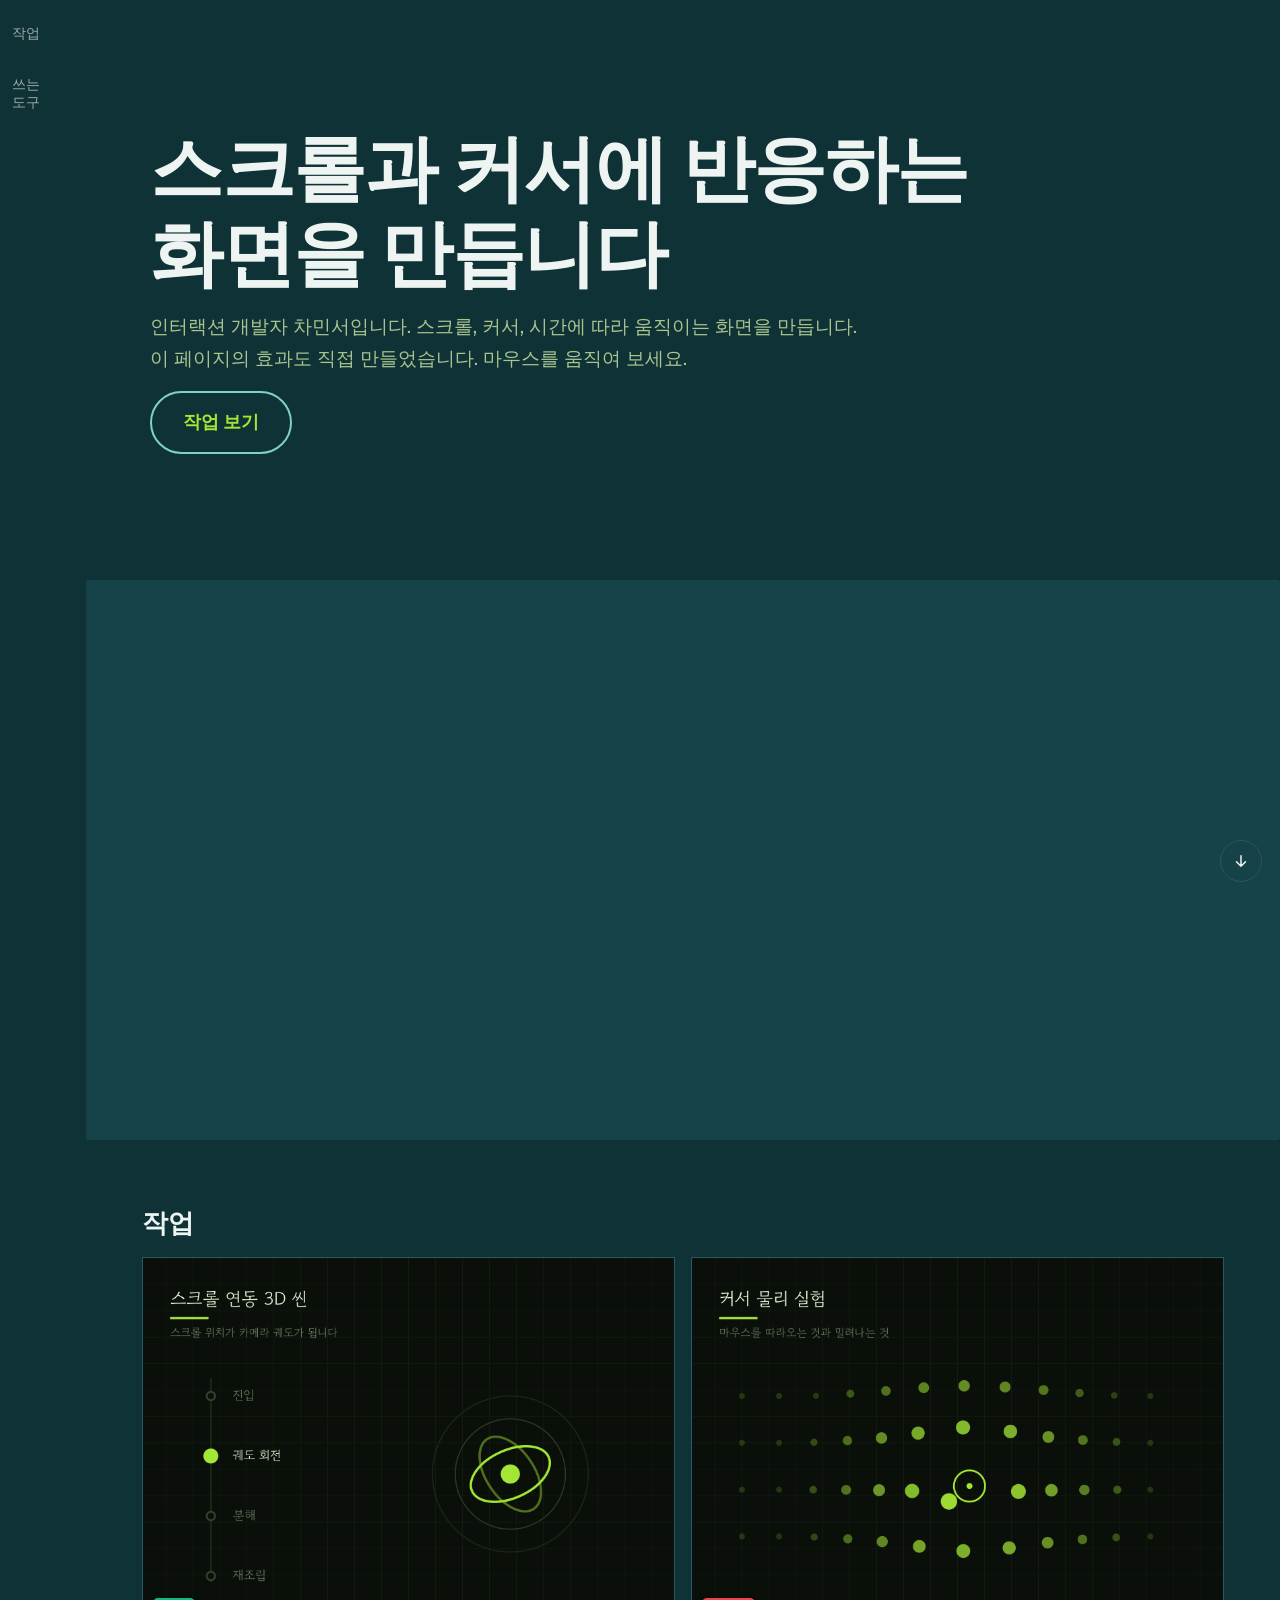
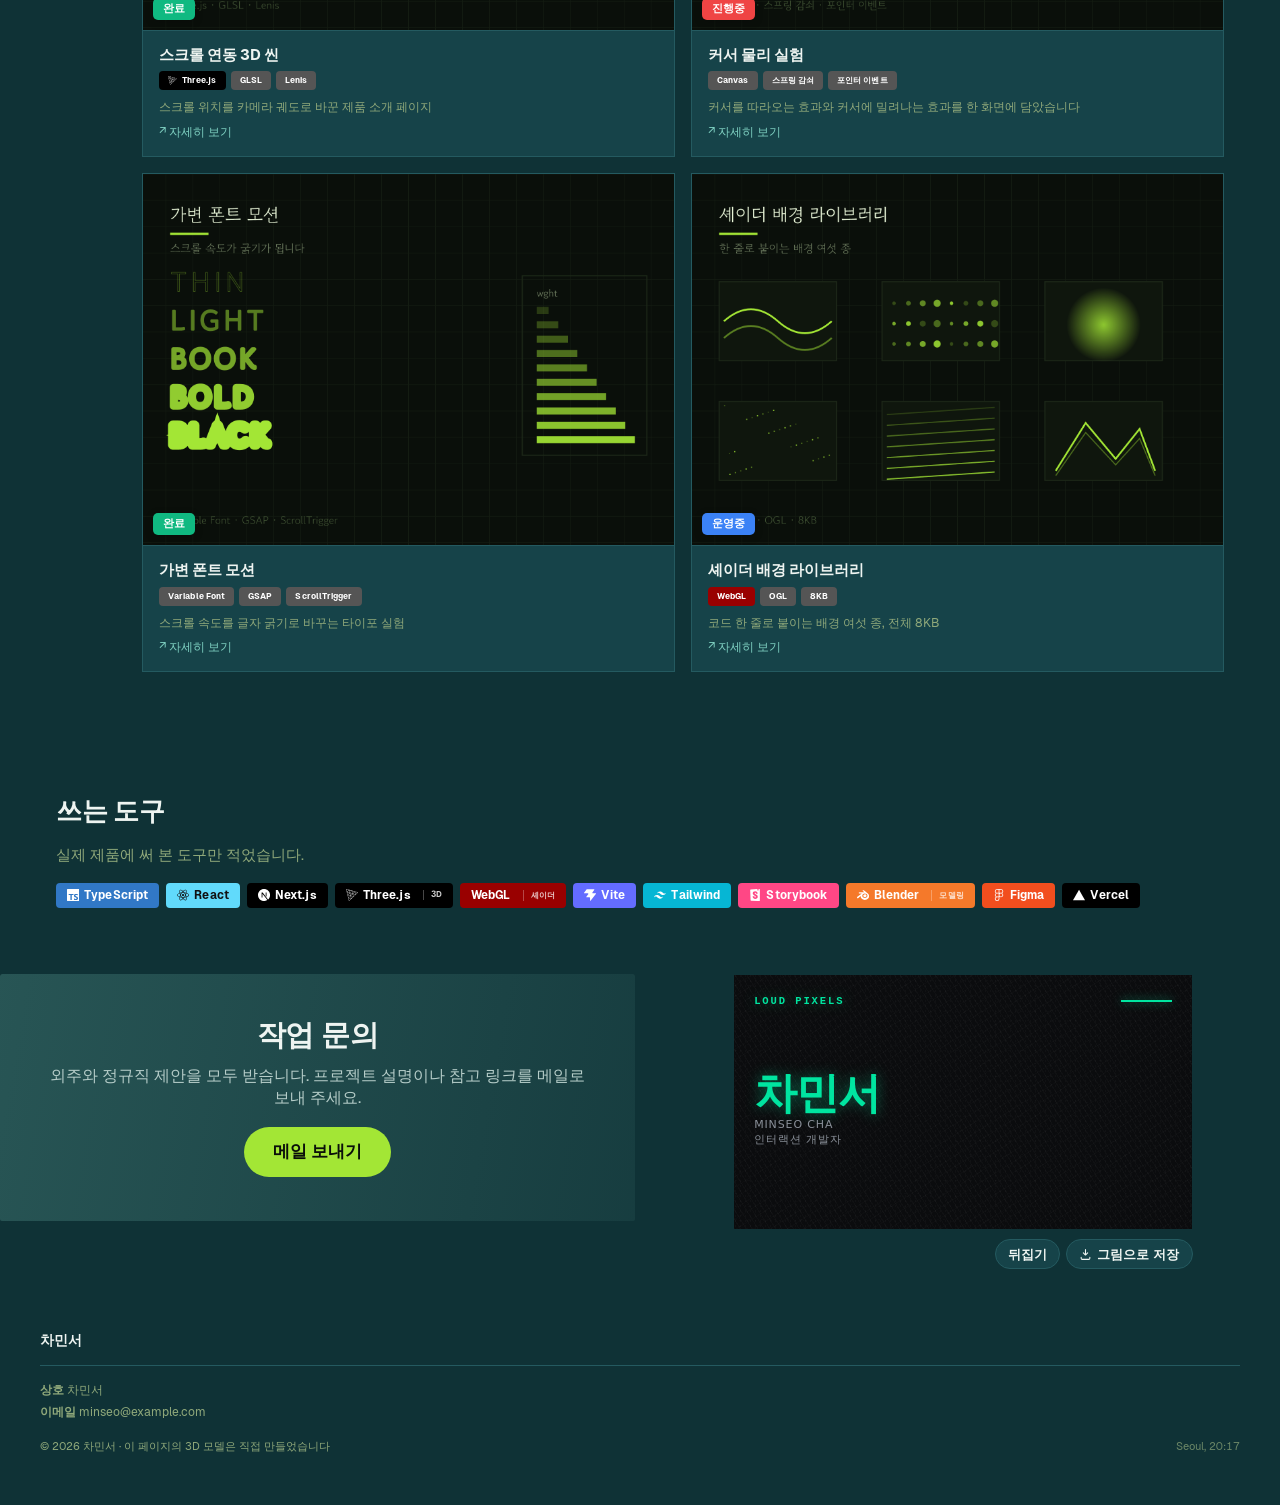
==== commit e44c6d7c: "포메 에디터로 디자인과 문구 다시 작업 포메에서 기존 작업 파일을 불러와 디자인(색 테마·글꼴·움직임·여백)과 문구를 고친 뒤 포메로 다시 내보낸 결과입니다.  Co-Authore" ====
--- a/index.html
+++ b/index.html
@@ -11,142 +11,159 @@
   <meta name="twitter:card" content="summary" />
   <link rel="icon" href="data:image/svg+xml,%3Csvg%20xmlns%3D%22http%3A%2F%2Fwww.w3.org%2F2000%2Fsvg%22%20viewBox%3D%220%200%2064%2064%22%3E%3Crect%20width%3D%2264%22%20height%3D%2264%22%20rx%3D%2214%22%20fill%3D%22%23a3e635%22%2F%3E%3Ctext%20x%3D%2232%22%20y%3D%2234%22%20text-anchor%3D%22middle%22%20dominant-baseline%3D%22central%22%20font-family%3D%22system-ui%2Csans-serif%22%20font-size%3D%2240%22%20font-weight%3D%22700%22%20fill%3D%22%23fff%22%3E%EC%B0%A8%3C%2Ftext%3E%3C%2Fsvg%3E" />
   <link rel="stylesheet" href="./assets/site.css" />
-  <style>html{scroll-behavior:smooth}.wf-pg{display:block}html,body{background:#0a0f0a}.wf-headbar{position:sticky;top:0;z-index:60;min-height:0!important;padding-top:0!important;padding-bottom:0!important}.wf-headbar .wf__region{position:static!important;align-self:stretch!important;width:100%}.wf-headbar--side{position:fixed;top:10px;bottom:10px;left:0px;width:76px;padding:0!important;overflow:auto}.wf-headbar--side .wf__region{height:100%}.wf-pg{scroll-margin-top:70px}</style>
+  <style>@view-transition { navigation: auto; }</style>
+  <style>html{scroll-behavior:smooth}.wf-pg{display:block}html,body{background:#0f3236}.wf-headbar{position:sticky;top:0;z-index:60;min-height:0!important;padding-top:0!important;padding-bottom:0!important}.wf-headbar--still{position:static}.wf-footbar{min-height:0!important;padding-top:0!important}.wf-headbar .wf__region{position:static!important;align-self:stretch!important;width:100%}.wf-headbar--side{position:fixed;top:10px;bottom:10px;left:0px;width:76px;padding:0!important;overflow:auto}.wf-headbar--side .wf__region{height:100%}@media (max-width:760px){.wf-headbar--side{position:static;top:auto;bottom:auto;left:auto;width:auto;overflow:visible;margin:10px 0px 0}.wf-headbar--side .wf__region{height:auto}}.wf-pg{scroll-margin-top:70px}</style>
 </head>
 <body>
-  <div class="wf-page wf-headbar wf-headbar--side" style="font-family:'Space Grotesk', -apple-system, 'Segoe UI', 'Malgun Gothic', 'Apple SD Gothic Neo', 'Noto Sans KR', system-ui, sans-serif;background:#0a0f0a;--wf-bg:#0a0f0a;--wf-text:#f2ffe8;color:#f2ffe8;--wf-surface:#141d14;--wf-line:#243324;--wf-muted:#c8e8b0;--wf-accent:#a3e635;--wf-max:1320px;padding:10px 0px;--fx-dot-color:#a3e635;--fx-star-color:#ffffff;--fx-char-color:#f2ffe8;--enter-at:2%;gap:0px"><nav class="wf__region is-sticky" data-enter="left" style="grid-column:1;grid-row:1 / 4;min-height:0px;border-radius:2px;border-width:0px;border-color:var(--wf-line, currentColor);padding:min(12px, 6vw)">
+  <div class="wf-page wf-headbar wf-headbar--side" style="font-family:'Geist', -apple-system, 'Segoe UI', 'Malgun Gothic', 'Apple SD Gothic Neo', 'Noto Sans KR', system-ui, sans-serif;background:#0f3236;--wf-bg:#0f3236;--wf-text:#eef4f1;color:#eef4f1;--wf-surface:#164349;--wf-line:#245a60;--wf-muted:#b5ccc8;--wf-accent:#7fd1c2;--wf-max:1320px;padding:10px 0px;--fx-dot-color:#7fd1c2;--fx-star-color:#ffffff;--fx-char-color:#eef4f1;--enter-at:2%;gap:10px"><nav class="wf__region is-sticky" data-enter="left" style="grid-column:1;grid-row:1 / 4;min-height:0px;border-radius:2px;border-width:0px;padding:min(12px, 6vw)">
       <div class="wf-bar" style="justify-content:center">
         <nav class="wf-nav" style="gap:26px">
-        <a href="#%EB%A7%8C%EB%93%A0-%EA%B2%83-%EB%84%B7" class="wf-nav__item">만든 것 넷</a>
+        <a href="#%EC%9E%91%EC%97%85" class="wf-nav__item">작업</a>
         <a href="#%EC%93%B0%EB%8A%94-%EB%8F%84%EA%B5%AC" class="wf-nav__item">쓰는 도구</a>
       </nav>
         
       </div>
     </nav></div>
   <section class="wf-pg" id="pg-0">
-  <div class="wf-page wf-enter wf-enter--zoom" style="font-family:'Space Grotesk', -apple-system, 'Segoe UI', 'Malgun Gothic', 'Apple SD Gothic Neo', 'Noto Sans KR', system-ui, sans-serif;background:#0a0f0a;--wf-bg:#0a0f0a;--wf-text:#f2ffe8;color:#f2ffe8;--wf-surface:#141d14;--wf-line:#243324;--wf-muted:#c8e8b0;--wf-accent:#a3e635;--wf-max:1320px;padding:10px 0px;--fx-dot-color:#a3e635;--fx-star-color:#ffffff;--fx-char-color:#f2ffe8;--enter-at:2%;gap:0px">
+  <div class="wf-page wf-enter wf-enter--zoom wf-ix" style="font-family:'Geist', -apple-system, 'Segoe UI', 'Malgun Gothic', 'Apple SD Gothic Neo', 'Noto Sans KR', system-ui, sans-serif;background:#0f3236;--wf-bg:#0f3236;--wf-text:#eef4f1;color:#eef4f1;--wf-surface:#164349;--wf-line:#245a60;--wf-muted:#b5ccc8;--wf-accent:#7fd1c2;--wf-max:1320px;padding:10px 0px;--fx-dot-color:#7fd1c2;--fx-star-color:#ffffff;--fx-char-color:#eef4f1;--enter-at:2%;gap:10px">
     <span class="wf-progress" aria-hidden="true"></span>
-    <div class="wf" style="grid-template-columns:76px minmax(0, 1fr);grid-template-rows:auto 1fr auto;gap:0px">
+    <div class="wf" style="grid-template-columns:76px minmax(0, 1fr);grid-template-rows:auto 1fr auto;gap:10px">
     
-    <section class="wf__region" data-enter="right" style="grid-column:2;grid-row:1;min-height:560px;border-radius:2px;border-width:0px;border-color:var(--wf-line, currentColor);padding:min(64px, 6vw);--wf-fs:17px;line-height:1.65;--wf-muted:#8fa87a" data-fx="silk scramble magnetic" data-fx-silk-bg-speed="0.14" data-fx-silk-bg-scale="2.4" data-fx-silk-bg-swirl="3.4" data-fx-silk-bg-grain="0.04" data-fx-silk-bg-mouse="true" data-fx-silk-bg-alpha="0.85" data-fx-text-scramble-duration="1500" data-fx-text-scramble-churn="0.3" data-fx-text-scramble-repeat="false" data-fx-magnetic-button-strength="0.4" data-fx-magnetic-button-radius="130" data-fx-magnetic-button-scale="1.06" data-fx-magnetic-button-glow="true">
+    <section class="wf__region" data-enter="right" style="grid-column:2;grid-row:1;min-height:560px;border-radius:2px;border-width:0px;padding:min(64px, 6vw);--wf-fs:17px;line-height:1.65;--wf-muted:#8fa87a" data-fx="silk scramble magnetic" data-fx-silk-bg-speed="0.14" data-fx-silk-bg-scale="2.4" data-fx-silk-bg-swirl="3.4" data-fx-silk-bg-grain="0.04" data-fx-silk-bg-mouse="true" data-fx-silk-bg-alpha="0.85" data-fx-text-scramble-duration="1500" data-fx-text-scramble-churn="0.3" data-fx-text-scramble-repeat="false" data-fx-magnetic-button-strength="0.4" data-fx-magnetic-button-radius="130" data-fx-magnetic-button-scale="1.06" data-fx-magnetic-button-glow="true">
       <div class="wf-hero" style="align-items:flex-start;text-align:left">
         
-        <h1 class="wf-hero__title" style="font-size:clamp(1.9em, 8.5vw, calc(1.35 * 3.2em))">움직이지 않는 화면은<br />설명서에 가깝습니다</h1>
-        <p class="wf-hero__sub" style="color:#a9c48f">인터랙션 개발자 차민서입니다. 스크롤·커서·시간을 재료로 씁니다.<br />이 페이지에서 지금 벌어지고 있는 것들이 곧 제 작업물입니다 — 마우스를 움직여 보세요.</p>
-        <a class="wf-btn" style="background:transparent;border:2px solid var(--wf-accent);color:#a3e635;border-radius:40px;font-size:1.073em;padding:0.79em 1.71em" href="#contact">작업 보기</a>
-      </div>
-    </section>
-    <div class="wf__region" data-enter="up" style="grid-column:2;grid-row:2;min-height:560px;border-radius:2px;border-width:0px;border-color:var(--wf-line, currentColor);padding:min(0px, 6vw)">
+        <h1 class="wf-hero__title" style="font-size:clamp(1.9em, 8.5vw, calc(1.35 * 3.2em))">스크롤과 커서에 반응하는<br />화면을 만듭니다</h1>
+        <p class="wf-hero__sub" style="color:#a9c48f">인터랙션 개발자 차민서입니다. 스크롤, 커서, 시간에 따라 움직이는 화면을 만듭니다.<br />이 페이지의 효과도 직접 만들었습니다. 마우스를 움직여 보세요.</p>
+        <a class="wf-btn" style="background:transparent;border:2px solid var(--wf-btn-ink, var(--wf-accent));color:#a3e635;box-shadow:none;border-radius:40px;font-size:1.073em;padding:0.79em 1.71em" href="#contact">작업 보기</a>
+      </div>
+    </section>
+    <div class="wf__region" data-enter="up" style="grid-column:2;grid-row:2;min-height:560px;border-radius:2px;border-width:0px;padding:min(0px, 6vw)">
       <div class="wf-3d fx-model is-fill" data-fx-src="./assets/files/knot.glb" data-fx-alt="직접 만든 토러스 매듭 3D 모델" data-fx-camera-controls="true" data-fx-auto-rotate="true" data-fx-disable-zoom="false" data-fx-disable-pan="true" data-fx-exposure="1.15" data-fx-shadow-intensity="0.9" data-fx-shadow-softness="1" data-fx-camera-orbit="35deg 72deg 7m" data-fx-auto-rotate-delay="1200" data-fx-rotation-per-second="18deg" data-fx-autoplay="true" data-fx-interaction-prompt="auto" data-fx-ar="false" data-fx-skybox="false" data-fx-follow="true" data-fx-follow-decay="80" data-fx-follow-yaw="30" data-fx-follow-pitch="12"></div>
     </div>
-    <section class="wf__region" id="만든-것-넷" data-enter="up" style="grid-column:2;grid-row:3;min-height:0px;border-radius:2px;border-width:0px;border-color:var(--wf-line, currentColor);padding:min(56px, 6vw);--wf-muted:#8fa87a" data-fx="reveal tilt" data-fx-scroll-reveal-preset="depth" data-fx-scroll-reveal-duration="760" data-fx-scroll-reveal-distance="30" data-fx-tilt-card-max-tilt="10" data-fx-tilt-card-scale="1.03" data-fx-tilt-card-glare="true" data-fx-tilt-card-max-glare="0.3">
-      <div class="wf-gal">
-        <h2 class="wf-sec__title">만든 것 넷</h2>
+    <section class="wf__region" id="작업" data-enter="up" style="grid-column:2;grid-row:3;min-height:0px;border-radius:2px;border-width:0px;padding:min(56px, 6vw);--wf-muted:#8fa87a" data-fx="reveal tilt" data-fx-scroll-reveal-preset="depth" data-fx-scroll-reveal-duration="760" data-fx-scroll-reveal-distance="30" data-fx-tilt-card-max-tilt="10" data-fx-tilt-card-scale="1.03" data-fx-tilt-card-glare="true" data-fx-tilt-card-max-glare="0.3">
+      <div class="wf-gal is-phone2">
+        <h2 class="wf-sec__title">작업</h2>
+        
+        
         <div class="wf-gal__grid" style="grid-template-columns:repeat(2, minmax(0, 1fr))">
-          <a class="wf-card has-detail" href="#detail-d-1"><span class="wf-card__thumb" style="padding-bottom:70%"><img class="wf-card__img" src="./assets/images/imgp17x1.png" alt="스크롤 연동 3D 씬" loading="lazy" style="object-fit:cover" /><span class="wf-card__status" style="--st-bg:#10b981;--st-fg:#ffffff">완료</span></span><span class="wf-card__body">
+          <a class="wf-card has-detail" href="#detail-p0-d-1"><span class="wf-card__thumb" style="padding-bottom:70%"><img class="wf-card__img" src="./assets/images/imgp17x1.png" alt="스크롤 연동 3D 씬" loading="lazy" decoding="async" style="object-fit:cover" /><span class="wf-card__status" style="--st-bg:#10b981;--st-fg:#ffffff">완료</span></span><span class="wf-card__body">
               
               <b class="wf-card__title">스크롤 연동 3D 씬</b>
               <span class="wf-card__stack wf-card__stack--badges"><span class="wf-tag wf-tag--badge" style="--bdg-bg:#000000;--bdg-fg:#ffffff"><svg class="wf-tag__logo" viewBox="0 0 24 24" aria-hidden="true"><path d="M.38 0a.268.268 0 0 0-.256.332l2.894 11.716a.268.268 0 0 0 .01.04l2.89 11.708a.268.268 0 0 0 .447.128L23.802 7.15a.268.268 0 0 0-.112-.45l-5.784-1.667a.268.268 0 0 0-.123-.035L6.38 1.715a.268.268 0 0 0-.144-.04L.456.01A.268.268 0 0 0 .38 0zm.374.654L5.71 2.08 1.99 5.664zM6.61 2.34l4.864 1.4-3.65 3.515zm-.522.12l1.217 4.926-4.877-1.4zm6.28 1.538l4.878 1.404-3.662 3.53zm-.52.13l1.208 4.9-4.853-1.392zm6.3 1.534l4.947 1.424-3.715 3.574zm-.524.12l1.215 4.926-4.876-1.398zm-15.432.696l4.964 1.424-3.726 3.586zM8.047 8.15l4.877 1.4-3.66 3.527zm-.518.137l1.236 5.017-4.963-1.432zm6.274 1.535l4.965 1.425-3.73 3.586zm-.52.127l1.235 5.012-4.958-1.43zm-9.63 2.438l4.873 1.406-3.656 3.523zm5.854 1.687l4.863 1.403-3.648 3.51zm-.54.04l1.214 4.927-4.875-1.4zm-3.896 4.02l5.037 1.442-3.782 3.638z" fill="currentColor"/></svg>Three.js</span><span class="wf-tag wf-tag--badge" style="--bdg-bg:#555555;--bdg-fg:#ffffff">GLSL</span><span class="wf-tag wf-tag--badge" style="--bdg-bg:#555555;--bdg-fg:#ffffff">Lenis</span></span>
               <span class="wf-card__desc">스크롤 위치를 카메라 궤도로 바꾼 제품 소개 페이지</span>
-              <span class="wf-card__link">↗ 링크</span>
-            </span></a>
-          <a class="wf-card has-detail" href="#detail-d-2"><span class="wf-card__thumb" style="padding-bottom:70%"><img class="wf-card__img" src="./assets/images/imgp17x2.png" alt="커서 물리 실험" loading="lazy" style="object-fit:cover" /><span class="wf-card__status" style="--st-bg:#ef4444;--st-fg:#ffffff">진행중</span></span><span class="wf-card__body">
+              
+              <span class="wf-card__link">↗ 자세히 보기</span>
+              
+            </span></a>
+          <a class="wf-card has-detail" href="#detail-p0-d-2"><span class="wf-card__thumb" style="padding-bottom:70%"><img class="wf-card__img" src="./assets/images/imgp17x2.png" alt="커서 물리 실험" loading="lazy" decoding="async" style="object-fit:cover" /><span class="wf-card__status" style="--st-bg:#ef4444;--st-fg:#ffffff">진행중</span></span><span class="wf-card__body">
               
               <b class="wf-card__title">커서 물리 실험</b>
               <span class="wf-card__stack wf-card__stack--badges"><span class="wf-tag wf-tag--badge" style="--bdg-bg:#555555;--bdg-fg:#ffffff">Canvas</span><span class="wf-tag wf-tag--badge" style="--bdg-bg:#555555;--bdg-fg:#ffffff">스프링 감쇠</span><span class="wf-tag wf-tag--badge" style="--bdg-bg:#555555;--bdg-fg:#ffffff">포인터 이벤트</span></span>
-              <span class="wf-card__desc">따라오는 것과 밀려나는 것, 두 가지 반응을 한 화면에서</span>
-              <span class="wf-card__link">↗ 링크</span>
-            </span></a>
-          <a class="wf-card has-detail" href="#detail-d-3"><span class="wf-card__thumb" style="padding-bottom:70%"><img class="wf-card__img" src="./assets/images/imgp17x3.png" alt="가변 폰트 모션" loading="lazy" style="object-fit:cover" /><span class="wf-card__status" style="--st-bg:#10b981;--st-fg:#ffffff">완료</span></span><span class="wf-card__body">
+              <span class="wf-card__desc">커서를 따라오는 효과와 커서에 밀려나는 효과를 한 화면에 담았습니다</span>
+              
+              <span class="wf-card__link">↗ 자세히 보기</span>
+              
+            </span></a>
+          <a class="wf-card has-detail" href="#detail-p0-d-3"><span class="wf-card__thumb" style="padding-bottom:70%"><img class="wf-card__img" src="./assets/images/imgp17x3.png" alt="가변 폰트 모션" loading="lazy" decoding="async" style="object-fit:cover" /><span class="wf-card__status" style="--st-bg:#10b981;--st-fg:#ffffff">완료</span></span><span class="wf-card__body">
               
               <b class="wf-card__title">가변 폰트 모션</b>
               <span class="wf-card__stack wf-card__stack--badges"><span class="wf-tag wf-tag--badge" style="--bdg-bg:#555555;--bdg-fg:#ffffff">Variable Font</span><span class="wf-tag wf-tag--badge" style="--bdg-bg:#555555;--bdg-fg:#ffffff">GSAP</span><span class="wf-tag wf-tag--badge" style="--bdg-bg:#555555;--bdg-fg:#ffffff">ScrollTrigger</span></span>
               <span class="wf-card__desc">스크롤 속도를 글자 굵기로 바꾸는 타이포 실험</span>
-              <span class="wf-card__link">↗ 링크</span>
-            </span></a>
-          <a class="wf-card has-detail" href="#detail-d-4"><span class="wf-card__thumb" style="padding-bottom:70%"><img class="wf-card__img" src="./assets/images/imgp17x4.png" alt="셰이더 배경 라이브러리" loading="lazy" style="object-fit:cover" /><span class="wf-card__status" style="--st-bg:#3b82f6;--st-fg:#ffffff">운영중</span></span><span class="wf-card__body">
+              
+              <span class="wf-card__link">↗ 자세히 보기</span>
+              
+            </span></a>
+          <a class="wf-card has-detail" href="#detail-p0-d-4"><span class="wf-card__thumb" style="padding-bottom:70%"><img class="wf-card__img" src="./assets/images/imgp17x4.png" alt="셰이더 배경 라이브러리" loading="lazy" decoding="async" style="object-fit:cover" /><span class="wf-card__status" style="--st-bg:#3b82f6;--st-fg:#ffffff">운영중</span></span><span class="wf-card__body">
               
               <b class="wf-card__title">셰이더 배경 라이브러리</b>
               <span class="wf-card__stack wf-card__stack--badges"><span class="wf-tag wf-tag--badge" style="--bdg-bg:#990000;--bdg-fg:#ffffff">WebGL</span><span class="wf-tag wf-tag--badge" style="--bdg-bg:#555555;--bdg-fg:#ffffff">OGL</span><span class="wf-tag wf-tag--badge" style="--bdg-bg:#555555;--bdg-fg:#ffffff">8KB</span></span>
-              <span class="wf-card__desc">한 줄로 붙이는 배경 여섯 종, 전부 합쳐 8KB</span>
-              <span class="wf-card__link">↗ 링크</span>
-            </span></a>
-        </div>
-        <div class="wf-detail" id="detail-d-1">
-            <a class="wf-detail__scrim" href="#!" aria-label="닫기"></a>
-            <div class="wf-detail__box">
-              <a class="wf-detail__close" href="#!" aria-label="닫기">✕</a>
-              <img class="wf-detail__img" src="./assets/images/imgp17x1.png" alt="스크롤 연동 3D 씬" loading="lazy" style="object-fit:cover" />
+              <span class="wf-card__desc">코드 한 줄로 붙이는 배경 여섯 종, 전체 8KB</span>
+              
+              <span class="wf-card__link">↗ 자세히 보기</span>
+              
+            </span></a>
+        </div>
+        
+        <div class="wf-detail" id="detail-p0-d-1">
+            <a class="wf-detail__scrim" href="#!" aria-label="닫기"></a>
+            <div class="wf-detail__box">
+              <a class="wf-detail__close" href="#!" aria-label="닫기">✕</a>
+              <img class="wf-detail__img" src="./assets/images/imgp17x1.png" alt="스크롤 연동 3D 씬" loading="lazy" decoding="async" style="object-fit:cover" />
               <b class="wf-detail__title">스크롤 연동 3D 씬</b>
               <span class="wf-card__stack">Three.js · GLSL · Lenis</span>
-              <p class="wf-detail__body">무엇을 — 제품이 스스로 분해되고 다시 조립되는 소개 페이지입니다. 사용자는 스크롤만 하면 됩니다.<br /><br />어려웠던 것 — 스크롤은 사람마다 속도가 다릅니다. 프레임에 값을 그대로 물리면 빠르게 내리는 사람에게는 애니메이션이 건너뛰어 보였습니다.<br /><br />어떻게 — 스크롤 값을 목표치로 두고 카메라는 그 값을 향해 감쇠하며 따라가게 했습니다. 빨리 내려도 부드럽고, 멈추면 정확한 위치에 섭니다.<br /><br />남은 것 — 저사양 기기에서는 파티클 수를 절반으로 떨어뜨립니다. 판단 기준은 아직 기기 메모리 하나뿐이라 더 다듬어야 합니다.</p>
-              <a class="wf-card__link" href="https://example.com/" target="_blank" rel="noreferrer noopener">↗ 링크 열기</a>
-            </div>
-          </div>
-        <div class="wf-detail" id="detail-d-2">
-            <a class="wf-detail__scrim" href="#!" aria-label="닫기"></a>
-            <div class="wf-detail__box">
-              <a class="wf-detail__close" href="#!" aria-label="닫기">✕</a>
-              <img class="wf-detail__img" src="./assets/images/imgp17x2.png" alt="커서 물리 실험" loading="lazy" style="object-fit:cover" />
+              <p class="wf-detail__body">무엇을: 스크롤하면 제품이 분해되고 다시 조립되는 소개 페이지입니다. 사용자는 스크롤만 하면 됩니다.<br /><br />어려웠던 것: 스크롤은 사람마다 속도가 다릅니다. 프레임에 값을 그대로 물리면 빠르게 내리는 사람에게는 애니메이션이 건너뛰어 보였습니다.<br /><br />어떻게: 스크롤 값을 목표치로 두고 카메라는 그 값을 향해 감쇠하며 따라가게 했습니다. 빨리 내려도 부드럽고, 멈추면 정확한 위치에 섭니다.<br /><br />남은 것: 저사양 기기에서는 파티클 수를 절반으로 떨어뜨립니다. 지금은 기기 메모리만 보고 판단합니다.</p>
+              
+              <a class="wf-card__link" href="https://example.com/" target="_blank" rel="noreferrer noopener">↗ 자세히 보기</a>
+            </div>
+          </div>
+        <div class="wf-detail" id="detail-p0-d-2">
+            <a class="wf-detail__scrim" href="#!" aria-label="닫기"></a>
+            <div class="wf-detail__box">
+              <a class="wf-detail__close" href="#!" aria-label="닫기">✕</a>
+              <img class="wf-detail__img" src="./assets/images/imgp17x2.png" alt="커서 물리 실험" loading="lazy" decoding="async" style="object-fit:cover" />
               <b class="wf-detail__title">커서 물리 실험</b>
               <span class="wf-card__stack">Canvas · 스프링 감쇠 · 포인터 이벤트</span>
-              <p class="wf-detail__body">무엇을 — 커서 주변의 점들이 밀려나고, 커서 자신은 스프링으로 따라옵니다.<br /><br />왜 만들었나 — 인터랙션 면접에서 자주 나오는 주제인데, 말로 설명하기가 어려워 직접 만져 볼 수 있게 만들었습니다.<br /><br />배운 것 — 감쇠 계수를 조금만 올려도 &quot;반응이 빠르다&quot;가 &quot;신경질적이다&quot;로 바뀝니다. 숫자 하나가 인상을 결정한다는 걸 여기서 배웠습니다.<br /><br />접근성 — 동작 줄이기를 켠 사용자에게는 밀려남만 남기고 따라오기를 끕니다.</p>
-              <a class="wf-card__link" href="https://example.com/" target="_blank" rel="noreferrer noopener">↗ 링크 열기</a>
-            </div>
-          </div>
-        <div class="wf-detail" id="detail-d-3">
-            <a class="wf-detail__scrim" href="#!" aria-label="닫기"></a>
-            <div class="wf-detail__box">
-              <a class="wf-detail__close" href="#!" aria-label="닫기">✕</a>
-              <img class="wf-detail__img" src="./assets/images/imgp17x3.png" alt="가변 폰트 모션" loading="lazy" style="object-fit:cover" />
+              <p class="wf-detail__body">무엇을: 커서 주변의 점들이 밀려나고, 커서 자신은 스프링으로 따라옵니다.<br /><br />왜 만들었나: 인터랙션 면접에서 자주 나오는 주제인데, 말로 설명하기가 어려워 직접 만져 볼 수 있게 만들었습니다.<br /><br />배운 것: 감쇠 계수를 조금만 올려도 반응이 지나치게 예민해졌습니다. 값을 0.05 단위로 바꿔 가며 맞췄습니다.<br /><br />접근성: 동작 줄이기를 켠 사용자에게는 밀려남만 남기고 따라오기를 끕니다.</p>
+              
+              <a class="wf-card__link" href="https://example.com/" target="_blank" rel="noreferrer noopener">↗ 자세히 보기</a>
+            </div>
+          </div>
+        <div class="wf-detail" id="detail-p0-d-3">
+            <a class="wf-detail__scrim" href="#!" aria-label="닫기"></a>
+            <div class="wf-detail__box">
+              <a class="wf-detail__close" href="#!" aria-label="닫기">✕</a>
+              <img class="wf-detail__img" src="./assets/images/imgp17x3.png" alt="가변 폰트 모션" loading="lazy" decoding="async" style="object-fit:cover" />
               <b class="wf-detail__title">가변 폰트 모션</b>
               <span class="wf-card__stack">Variable Font · GSAP · ScrollTrigger</span>
-              <p class="wf-detail__body">무엇을 — 빨리 스크롤하면 글자가 굵어지고, 멈추면 원래 굵기로 돌아옵니다.<br /><br />어려웠던 것 — 가변 폰트의 굵기를 매 프레임 바꾸면 브라우저가 글자를 다시 그리느라 버벅였습니다.<br /><br />어떻게 — 굵기를 연속값 대신 다섯 단계로 잘랐습니다. 눈으로는 차이를 못 느끼는데 다시 그리는 횟수가 크게 줄었습니다.<br /><br />결과 — 60fps를 유지합니다. 부드러움을 지키려고 일부러 덜 부드럽게 만든 셈입니다.</p>
-              <a class="wf-card__link" href="https://example.com/" target="_blank" rel="noreferrer noopener">↗ 링크 열기</a>
-            </div>
-          </div>
-        <div class="wf-detail" id="detail-d-4">
-            <a class="wf-detail__scrim" href="#!" aria-label="닫기"></a>
-            <div class="wf-detail__box">
-              <a class="wf-detail__close" href="#!" aria-label="닫기">✕</a>
-              <img class="wf-detail__img" src="./assets/images/imgp17x4.png" alt="셰이더 배경 라이브러리" loading="lazy" style="object-fit:cover" />
+              <p class="wf-detail__body">무엇을: 빨리 스크롤하면 글자가 굵어지고, 멈추면 원래 굵기로 돌아옵니다.<br /><br />어려웠던 것: 가변 폰트의 굵기를 매 프레임 바꾸면 브라우저가 글자를 다시 그리느라 버벅였습니다.<br /><br />어떻게: 굵기를 연속값 대신 다섯 단계로 잘랐습니다. 눈으로는 차이가 거의 보이지 않고, 다시 그리는 횟수는 크게 줄었습니다.<br /><br />결과: 60fps를 유지합니다.</p>
+              
+              <a class="wf-card__link" href="https://example.com/" target="_blank" rel="noreferrer noopener">↗ 자세히 보기</a>
+            </div>
+          </div>
+        <div class="wf-detail" id="detail-p0-d-4">
+            <a class="wf-detail__scrim" href="#!" aria-label="닫기"></a>
+            <div class="wf-detail__box">
+              <a class="wf-detail__close" href="#!" aria-label="닫기">✕</a>
+              <img class="wf-detail__img" src="./assets/images/imgp17x4.png" alt="셰이더 배경 라이브러리" loading="lazy" decoding="async" style="object-fit:cover" />
               <b class="wf-detail__title">셰이더 배경 라이브러리</b>
               <span class="wf-card__stack">WebGL · OGL · 8KB</span>
-              <p class="wf-detail__body">무엇을 — 실크·도트·스포트라이트 같은 배경을 한 줄로 붙일 수 있게 묶은 라이브러리입니다.<br /><br />제약 — 무거우면 아무도 안 씁니다. three.js 대신 OGL을 골라 전체를 8KB로 맞췄습니다.<br /><br />설계 — 모든 효과가 같은 모양의 함수를 내놓습니다. mount(대상, 옵션) → { destroy }. 이 계약 하나로 React든 바닐라든 같은 파일을 씁니다.<br /><br />지금 — 사내 세 팀이 쓰고 있고, 이 포트폴리오의 배경도 그중 하나입니다.</p>
-              <a class="wf-card__link" href="https://example.com/" target="_blank" rel="noreferrer noopener">↗ 링크 열기</a>
-            </div>
-          </div>
-      </div>
-    </section>
-    </div>
-    <div class="wf wf--row" style="grid-template-columns:repeat(1, minmax(0, 1fr));gap:0px">
-      <section class="wf__region" id="쓰는-도구" data-enter="up" style="min-height:0px;border-radius:2px;border-width:0px;border-color:var(--wf-line, currentColor);padding:min(56px, 6vw);--wf-muted:#8fa87a" data-fx="reveal spotlight" data-fx-scroll-reveal-preset="rise" data-fx-scroll-reveal-duration="700" data-fx-spotlight-size="460" data-fx-spotlight-strength="0.26">
+              <p class="wf-detail__body">무엇을: 실크·도트·스포트라이트 같은 배경을 한 줄로 붙일 수 있게 묶은 라이브러리입니다.<br /><br />제약: 배경 효과가 무거우면 페이지 전체가 느려집니다. three.js 대신 OGL을 써서 전체 크기를 8KB로 맞췄습니다.<br /><br />설계: 모든 효과가 같은 모양의 함수를 내놓습니다. mount(대상, 옵션)를 부르면 { destroy }를 돌려줍니다. 그래서 React와 바닐라 JS에서 같은 파일을 씁니다.<br /><br />지금: 사내 세 팀이 쓰고 있고, 이 포트폴리오의 배경도 그중 하나입니다.</p>
+              
+              <a class="wf-card__link" href="https://example.com/" target="_blank" rel="noreferrer noopener">↗ 자세히 보기</a>
+            </div>
+          </div>
+      </div>
+    </section>
+    </div>
+    <div class="wf wf--row" style="grid-template-columns:repeat(1, minmax(0, 1fr));gap:10px">
+      <section class="wf__region" id="쓰는-도구" data-enter="up" style="min-height:0px;border-radius:2px;border-width:0px;padding:min(56px, 6vw);--wf-muted:#8fa87a" data-fx="reveal spotlight" data-fx-scroll-reveal-preset="rise" data-fx-scroll-reveal-duration="700" data-fx-spotlight-size="460" data-fx-spotlight-strength="0.26">
       <div class="wf-sec" style="align-items:flex-start">
         <h2 class="wf-sec__title">쓰는 도구</h2>
         <div class="wf-sec__cols" style="grid-template-columns:repeat(1, minmax(0, 1fr))">
-          <p class="wf-sec__body">아래는 실제로 제품에 넣어 본 것만 적었습니다.</p>
+          <p class="wf-sec__body">실제 제품에 써 본 도구만 적었습니다.</p>
         </div>
         <div class="wf-tags wf-tags--badges"><span class="wf-tag wf-tag--badge" style="--bdg-bg:#3178C6;--bdg-fg:#ffffff"><svg class="wf-tag__logo" viewBox="0 0 24 24" aria-hidden="true"><path d="M1.125 0C.502 0 0 .502 0 1.125v21.75C0 23.498.502 24 1.125 24h21.75c.623 0 1.125-.502 1.125-1.125V1.125C24 .502 23.498 0 22.875 0zm17.363 9.75c.612 0 1.154.037 1.627.111a6.38 6.38 0 0 1 1.306.34v2.458a3.95 3.95 0 0 0-.643-.361 5.093 5.093 0 0 0-.717-.26 5.453 5.453 0 0 0-1.426-.2c-.3 0-.573.028-.819.086a2.1 2.1 0 0 0-.623.242c-.17.104-.3.229-.393.374a.888.888 0 0 0-.14.49c0 .196.053.373.156.529.104.156.252.304.443.444s.423.276.696.41c.273.135.582.274.926.416.47.197.892.407 1.266.628.374.222.695.473.963.753.268.279.472.598.614.957.142.359.214.776.214 1.253 0 .657-.125 1.21-.373 1.656a3.033 3.033 0 0 1-1.012 1.085 4.38 4.38 0 0 1-1.487.596c-.566.12-1.163.18-1.79.18a9.916 9.916 0 0 1-1.84-.164 5.544 5.544 0 0 1-1.512-.493v-2.63a5.033 5.033 0 0 0 3.237 1.2c.333 0 .624-.03.872-.09.249-.06.456-.144.623-.25.166-.108.29-.234.373-.38a1.023 1.023 0 0 0-.074-1.089 2.12 2.12 0 0 0-.537-.5 5.597 5.597 0 0 0-.807-.444 27.72 27.72 0 0 0-1.007-.436c-.918-.383-1.602-.852-2.053-1.405-.45-.553-.676-1.222-.676-2.005 0-.614.123-1.141.369-1.582.246-.441.58-.804 1.004-1.089a4.494 4.494 0 0 1 1.47-.629 7.536 7.536 0 0 1 1.77-.201zm-15.113.188h9.563v2.166H9.506v9.646H6.789v-9.646H3.375z" fill="currentColor"/></svg>TypeScript</span><span class="wf-tag wf-tag--badge" style="--bdg-bg:#61DAFB;--bdg-fg:#111111"><svg class="wf-tag__logo" viewBox="0 0 24 24" aria-hidden="true"><path d="M14.23 12.004a2.236 2.236 0 0 1-2.235 2.236 2.236 2.236 0 0 1-2.236-2.236 2.236 2.236 0 0 1 2.235-2.236 2.236 2.236 0 0 1 2.236 2.236zm2.648-10.69c-1.346 0-3.107.96-4.888 2.622-1.78-1.653-3.542-2.602-4.887-2.602-.41 0-.783.093-1.106.278-1.375.793-1.683 3.264-.973 6.365C1.98 8.917 0 10.42 0 12.004c0 1.59 1.99 3.097 5.043 4.03-.704 3.113-.39 5.588.988 6.38.32.187.69.275 1.102.275 1.345 0 3.107-.96 4.888-2.624 1.78 1.654 3.542 2.603 4.887 2.603.41 0 .783-.09 1.106-.275 1.374-.792 1.683-3.263.973-6.365C22.02 15.096 24 13.59 24 12.004c0-1.59-1.99-3.097-5.043-4.032.704-3.11.39-5.587-.988-6.38-.318-.184-.688-.277-1.092-.278zm-.005 1.09v.006c.225 0 .406.044.558.127.666.382.955 1.835.73 3.704-.054.46-.142.945-.25 1.44-.96-.236-2.006-.417-3.107-.534-.66-.905-1.345-1.727-2.035-2.447 1.592-1.48 3.087-2.292 4.105-2.295zm-9.77.02c1.012 0 2.514.808 4.11 2.28-.686.72-1.37 1.537-2.02 2.442-1.107.117-2.154.298-3.113.538-.112-.49-.195-.964-.254-1.42-.23-1.868.054-3.32.714-3.707.19-.09.4-.127.563-.132zm4.882 3.05c.455.468.91.992 1.36 1.564-.44-.02-.89-.034-1.345-.034-.46 0-.915.01-1.36.034.44-.572.895-1.096 1.345-1.565zM12 8.1c.74 0 1.477.034 2.202.093.406.582.802 1.203 1.183 1.86.372.64.71 1.29 1.018 1.946-.308.655-.646 1.31-1.013 1.95-.38.66-.773 1.288-1.18 1.87-.728.063-1.466.098-2.21.098-.74 0-1.477-.035-2.202-.093-.406-.582-.802-1.204-1.183-1.86-.372-.64-.71-1.29-1.018-1.946.303-.657.646-1.313 1.013-1.954.38-.66.773-1.286 1.18-1.868.728-.064 1.466-.098 2.21-.098zm-3.635.254c-.24.377-.48.763-.704 1.16-.225.39-.435.782-.635 1.174-.265-.656-.49-1.31-.676-1.947.64-.15 1.315-.283 2.015-.386zm7.26 0c.695.103 1.365.23 2.006.387-.18.632-.405 1.282-.66 1.933-.2-.39-.41-.783-.64-1.174-.225-.392-.465-.774-.705-1.146zm3.063.675c.484.15.944.317 1.375.498 1.732.74 2.852 1.708 2.852 2.476-.005.768-1.125 1.74-2.857 2.475-.42.18-.88.342-1.355.493-.28-.958-.646-1.956-1.1-2.98.45-1.017.81-2.01 1.085-2.964zm-13.395.004c.278.96.645 1.957 1.1 2.98-.45 1.017-.812 2.01-1.086 2.964-.484-.15-.944-.318-1.37-.5-1.732-.737-2.852-1.706-2.852-2.474 0-.768 1.12-1.742 2.852-2.476.42-.18.88-.342 1.356-.494zm11.678 4.28c.265.657.49 1.312.676 1.948-.64.157-1.316.29-2.016.39.24-.375.48-.762.705-1.158.225-.39.435-.788.636-1.18zm-9.945.02c.2.392.41.783.64 1.175.23.39.465.772.705 1.143-.695-.102-1.365-.23-2.006-.386.18-.63.406-1.282.66-1.933zM17.92 16.32c.112.493.2.968.254 1.423.23 1.868-.054 3.32-.714 3.708-.147.09-.338.128-.563.128-1.012 0-2.514-.807-4.11-2.28.686-.72 1.37-1.536 2.02-2.44 1.107-.118 2.154-.3 3.113-.54zm-11.83.01c.96.234 2.006.415 3.107.532.66.905 1.345 1.727 2.035 2.446-1.595 1.483-3.092 2.295-4.11 2.295-.22-.005-.406-.05-.553-.132-.666-.38-.955-1.834-.73-3.703.054-.46.142-.944.25-1.438zm4.56.64c.44.02.89.034 1.345.034.46 0 .915-.01 1.36-.034-.44.572-.895 1.095-1.345 1.565-.455-.47-.91-.993-1.36-1.565z" fill="currentColor"/></svg>React</span><span class="wf-tag wf-tag--badge" style="--bdg-bg:#000000;--bdg-fg:#ffffff"><svg class="wf-tag__logo" viewBox="0 0 24 24" aria-hidden="true"><path d="M18.665 21.978C16.758 23.255 14.465 24 12 24 5.377 24 0 18.623 0 12S5.377 0 12 0s12 5.377 12 12c0 3.583-1.574 6.801-4.067 9.001L9.219 7.2H7.2v9.596h1.615V9.251l9.85 12.727Zm-3.332-8.533 1.6 2.061V7.2h-1.6v6.245Z" fill="currentColor"/></svg>Next.js</span><span class="wf-tag wf-tag--badge" style="--bdg-bg:#000000;--bdg-fg:#ffffff"><svg class="wf-tag__logo" viewBox="0 0 24 24" aria-hidden="true"><path d="M.38 0a.268.268 0 0 0-.256.332l2.894 11.716a.268.268 0 0 0 .01.04l2.89 11.708a.268.268 0 0 0 .447.128L23.802 7.15a.268.268 0 0 0-.112-.45l-5.784-1.667a.268.268 0 0 0-.123-.035L6.38 1.715a.268.268 0 0 0-.144-.04L.456.01A.268.268 0 0 0 .38 0zm.374.654L5.71 2.08 1.99 5.664zM6.61 2.34l4.864 1.4-3.65 3.515zm-.522.12l1.217 4.926-4.877-1.4zm6.28 1.538l4.878 1.404-3.662 3.53zm-.52.13l1.208 4.9-4.853-1.392zm6.3 1.534l4.947 1.424-3.715 3.574zm-.524.12l1.215 4.926-4.876-1.398zm-15.432.696l4.964 1.424-3.726 3.586zM8.047 8.15l4.877 1.4-3.66 3.527zm-.518.137l1.236 5.017-4.963-1.432zm6.274 1.535l4.965 1.425-3.73 3.586zm-.52.127l1.235 5.012-4.958-1.43zm-9.63 2.438l4.873 1.406-3.656 3.523zm5.854 1.687l4.863 1.403-3.648 3.51zm-.54.04l1.214 4.927-4.875-1.4zm-3.896 4.02l5.037 1.442-3.782 3.638z" fill="currentColor"/></svg>Three.js<em>3D</em></span><span class="wf-tag wf-tag--badge" style="--bdg-bg:#990000;--bdg-fg:#ffffff">WebGL<em>셰이더</em></span><span class="wf-tag wf-tag--badge" style="--bdg-bg:#646CFF;--bdg-fg:#ffffff"><svg class="wf-tag__logo" viewBox="0 0 24 24" aria-hidden="true"><path d="M13.056 23.238a.57.57 0 0 1-1.02-.355v-5.202c0-.63-.512-1.143-1.144-1.143H5.148a.57.57 0 0 1-.464-.903l3.777-5.29c.54-.753 0-1.804-.93-1.804H.57a.574.574 0 0 1-.543-.746.6.6 0 0 1 .08-.157L5.008.78a.57.57 0 0 1 .467-.24h14.589a.57.57 0 0 1 .466.903l-3.778 5.29c-.54.755 0 1.806.93 1.806h5.745c.238 0 .424.138.513.322a.56.56 0 0 1-.063.603z" fill="currentColor"/></svg>Vite</span><span class="wf-tag wf-tag--badge" style="--bdg-bg:#06B6D4;--bdg-fg:#ffffff"><svg class="wf-tag__logo" viewBox="0 0 24 24" aria-hidden="true"><path d="M12.001,4.8c-3.2,0-5.2,1.6-6,4.8c1.2-1.6,2.6-2.2,4.2-1.8c0.913,0.228,1.565,0.89,2.288,1.624 C13.666,10.618,15.027,12,18.001,12c3.2,0,5.2-1.6,6-4.8c-1.2,1.6-2.6,2.2-4.2,1.8c-0.913-0.228-1.565-0.89-2.288-1.624 C16.337,6.182,14.976,4.8,12.001,4.8z M6.001,12c-3.2,0-5.2,1.6-6,4.8c1.2-1.6,2.6-2.2,4.2-1.8c0.913,0.228,1.565,0.89,2.288,1.624 c1.177,1.194,2.538,2.576,5.512,2.576c3.2,0,5.2-1.6,6-4.8c-1.2,1.6-2.6,2.2-4.2,1.8c-0.913-0.228-1.565-0.89-2.288-1.624 C10.337,13.382,8.976,12,6.001,12z" fill="currentColor"/></svg>Tailwind</span><span class="wf-tag wf-tag--badge" style="--bdg-bg:#FF4785;--bdg-fg:#ffffff"><svg class="wf-tag__logo" viewBox="0 0 24 24" aria-hidden="true"><path d="M16.71.243l-.12 2.71a.18.18 0 00.29.15l1.06-.8.9.7a.18.18 0 00.28-.14l-.1-2.76 1.33-.1a1.2 1.2 0 011.279 1.2v21.596a1.2 1.2 0 01-1.26 1.2l-16.096-.72a1.2 1.2 0 01-1.15-1.16l-.75-19.797a1.2 1.2 0 011.13-1.27L16.7.222zM13.64 9.3c0 .47 3.16.24 3.59-.08 0-3.2-1.72-4.89-4.859-4.89-3.15 0-4.899 1.72-4.899 4.29 0 4.45 5.999 4.53 5.999 6.959 0 .7-.32 1.1-1.05 1.1-.96 0-1.35-.49-1.3-2.16 0-.36-3.649-.48-3.769 0-.27 4.03 2.23 5.2 5.099 5.2 2.79 0 4.969-1.49 4.969-4.18 0-4.77-6.099-4.64-6.099-6.999 0-.97.72-1.1 1.13-1.1.45 0 1.25.07 1.19 1.87z" fill="currentColor"/></svg>Storybook</span><span class="wf-tag wf-tag--badge" style="--bdg-bg:#F5792A;--bdg-fg:#ffffff"><svg class="wf-tag__logo" viewBox="0 0 24 24" aria-hidden="true"><path d="M12.51 13.214c.046-.8.438-1.506 1.03-2.006a3.424 3.424 0 0 1 2.212-.79c.85 0 1.631.3 2.211.79.592.5.983 1.206 1.028 2.005.045.823-.285 1.586-.865 2.153a3.389 3.389 0 0 1-2.374.938 3.393 3.393 0 0 1-2.376-.938c-.58-.567-.91-1.33-.865-2.152M7.35 14.831c.006.314.106.922.256 1.398a7.372 7.372 0 0 0 1.593 2.757 8.227 8.227 0 0 0 2.787 2.001 8.947 8.947 0 0 0 3.66.76 8.964 8.964 0 0 0 3.657-.772 8.285 8.285 0 0 0 2.785-2.01 7.428 7.428 0 0 0 1.592-2.762 6.964 6.964 0 0 0 .25-3.074 7.123 7.123 0 0 0-1.016-2.779 7.764 7.764 0 0 0-1.852-2.043h.002L13.566 2.55l-.02-.015c-.492-.378-1.319-.376-1.86.002-.547.382-.609 1.015-.123 1.415l-.001.001 3.126 2.543-9.53.01h-.013c-.788.001-1.545.518-1.695 1.172-.154.665.38 1.217 1.2 1.22V8.9l4.83-.01-8.62 6.617-.034.025c-.813.622-1.075 1.658-.563 2.313.52.667 1.625.668 2.447.004L7.414 14s-.069.52-.063.831zm12.09 1.741c-.97.988-2.326 1.548-3.795 1.55-1.47.004-2.827-.552-3.797-1.538a4.51 4.51 0 0 1-1.036-1.622 4.282 4.282 0 0 1 .282-3.519 4.702 4.702 0 0 1 1.153-1.371c.942-.768 2.141-1.183 3.396-1.185 1.256-.002 2.455.41 3.398 1.175.48.391.87.854 1.152 1.367a4.28 4.28 0 0 1 .522 1.706 4.236 4.236 0 0 1-.239 1.811 4.54 4.54 0 0 1-1.035 1.626" fill="currentColor"/></svg>Blender<em>모델링</em></span><span class="wf-tag wf-tag--badge" style="--bdg-bg:#F24E1E;--bdg-fg:#ffffff"><svg class="wf-tag__logo" viewBox="0 0 24 24" aria-hidden="true"><path d="M15.852 8.981h-4.588V0h4.588c2.476 0 4.49 2.014 4.49 4.49s-2.014 4.491-4.49 4.491zM12.735 7.51h3.117c1.665 0 3.019-1.355 3.019-3.019s-1.355-3.019-3.019-3.019h-3.117V7.51zm0 1.471H8.148c-2.476 0-4.49-2.014-4.49-4.49S5.672 0 8.148 0h4.588v8.981zm-4.587-7.51c-1.665 0-3.019 1.355-3.019 3.019s1.354 3.02 3.019 3.02h3.117V1.471H8.148zm4.587 15.019H8.148c-2.476 0-4.49-2.014-4.49-4.49s2.014-4.49 4.49-4.49h4.588v8.98zM8.148 8.981c-1.665 0-3.019 1.355-3.019 3.019s1.355 3.019 3.019 3.019h3.117V8.981H8.148zM8.172 24c-2.489 0-4.515-2.014-4.515-4.49s2.014-4.49 4.49-4.49h4.588v4.441c0 2.503-2.047 4.539-4.563 4.539zm-.024-7.51a3.023 3.023 0 0 0-3.019 3.019c0 1.665 1.365 3.019 3.044 3.019 1.705 0 3.093-1.376 3.093-3.068v-2.97H8.148zm7.704 0h-.098c-2.476 0-4.49-2.014-4.49-4.49s2.014-4.49 4.49-4.49h.098c2.476 0 4.49 2.014 4.49 4.49s-2.014 4.49-4.49 4.49zm-.097-7.509c-1.665 0-3.019 1.355-3.019 3.019s1.355 3.019 3.019 3.019h.098c1.665 0 3.019-1.355 3.019-3.019s-1.355-3.019-3.019-3.019h-.098z" fill="currentColor"/></svg>Figma</span><span class="wf-tag wf-tag--badge" style="--bdg-bg:#000000;--bdg-fg:#ffffff"><svg class="wf-tag__logo" viewBox="0 0 24 24" aria-hidden="true"><path d="m12 1.608 12 20.784H0Z" fill="currentColor"/></svg>Vercel</span></div>
       </div>
     </section>
     </div>
-    <div class="wf wf--row" style="grid-template-columns:repeat(2, minmax(0, 1fr));gap:0px">
-      <section class="wf__region" data-enter="left" style="min-height:260px;border-radius:2px;border-width:0px;border-color:var(--wf-line, currentColor);padding:min(44px, 6vw)" data-fx="magnetic reveal" data-fx-magnetic-button-strength="0.45" data-fx-magnetic-button-radius="140" data-fx-magnetic-button-scale="1.08" data-fx-magnetic-button-glow="true" data-fx-scroll-reveal-preset="zoom" data-fx-scroll-reveal-duration="720">
+    <div class="wf wf--row" style="grid-template-columns:repeat(2, minmax(0, 1fr));gap:10px">
+      <section class="wf__region" data-enter="left" style="min-height:260px;border-radius:2px;border-width:0px;padding:min(44px, 6vw)" data-fx="magnetic reveal" data-fx-magnetic-button-strength="0.45" data-fx-magnetic-button-radius="140" data-fx-magnetic-button-scale="1.08" data-fx-magnetic-button-glow="true" data-fx-scroll-reveal-preset="zoom" data-fx-scroll-reveal-duration="720">
       <div class="wf-cta is-grad" style="align-items:center;text-align:center">
-        <b class="wf-cta__title">움직이는 걸 같이 만들까요</b>
-        <span class="wf-cta__sub">외주·정규직 모두 열려 있습니다. 포트폴리오 링크만 보내 주셔도 좋습니다.</span>
+        <b class="wf-cta__title">작업 문의</b>
+        <span class="wf-cta__sub">외주와 정규직 제안을 모두 받습니다. 프로젝트 설명이나 참고 링크를 메일로 보내 주세요.</span>
         <a class="wf-btn wf-cta__btn" style="--wf-accent:#a3e635;color:#0a0f0a;border-radius:40px;font-size:1.120em;padding:0.79em 1.71em" href="mailto:minseo@example.com">메일 보내기</a>
       </div>
     </section>
-      <section class="wf__region" data-enter="right" style="min-height:260px;border-radius:2px;border-width:0px;border-color:var(--wf-line, currentColor);padding:min(0px, 6vw)" data-fx="tilt" data-fx-max-tilt="8" data-fx-perspective="900" data-fx-scale="1.02" data-fx-speed="400" data-fx-glare="true" data-fx-max-glare="0.18" data-fx-axis="both">
-      <div class="wf-bcard wf-bcard--signal wf-bcard--ico-bare is-2face" style="--bc-paper:0.45;max-width:460px">
-        <input class="wf-bcard__toggle" type="checkbox" id="bcflip-xw-2" aria-label="명함 뒤집기">
+      <section class="wf__region" data-enter="right" style="min-height:260px;border-radius:2px;border-width:0px;padding:min(0px, 6vw)" data-fx="tilt" data-fx-max-tilt="8" data-fx-perspective="900" data-fx-scale="1.02" data-fx-speed="400" data-fx-glare="true" data-fx-max-glare="0.18" data-fx-axis="both">
+      <div class="wf-bcardbox" style="max-width:460px"><div class="wf-bcard wf-bcard--signal wf-bcard--ico-bare is-2face" style="--bc-paper:0.45;max-width:460px">
+        <input class="wf-bcard__toggle" type="checkbox" id="bcflip-p0-xw-2" aria-label="명함 뒤집기">
         <div class="wf-bcard__flip">
           <div class="wf-bcard__face wf-bcard__face--front">
             <span class="wf-bcard__deco" aria-hidden="true"></span>
             <span class="wf-bcard__paper" aria-hidden="true"></span>
             <div class="wf-bcard__in">
         <span class="wf-bcard__label">LOUD PIXELS</span>
+        <span class="wf-bcard__org">Interaction</span>
         <span class="wf-bcard__mono">차민</span>
         <div class="wf-bcard__lead">
           <b class="wf-bcard__role">Interaction</b>
@@ -157,8 +174,7 @@
             <span class="wf-bcard__text">
               <b class="wf-bcard__name">차민서</b>
               <span class="wf-bcard__nameen">Minseo Cha</span>
-              <span class="wf-bcard__title">인터랙션 개발자</span>
-              
+              <span class="wf-bcard__title wf-bcard__titles"><span class="wf-bcard__tpart">인터랙션 개발자</span></span>
             </span>
             <span class="wf-bcard__ico" aria-hidden="true"><svg viewBox="0 0 24 24"><path d="M12 12a5 5 0 1 0 0-10 5 5 0 0 0 0 10zm0 2c-5 0-9 2.5-9 5.5V22h18v-2.5c0-3-4-5.5-9-5.5z" fill="currentColor"/></svg></span>
           </div>
@@ -170,28 +186,26 @@
         </div>
           </div>
           <div class="wf-bcard__face wf-bcard__face--back"><span class="wf-bcard__paper" aria-hidden="true"></span><div class="wf-bcard__in wf-bcard__in--back">
-        <p class="wf-bcard__tagline">움직이지 않는 화면은 설명서에 가깝습니다.</p>
+        <p class="wf-bcard__tagline">스크롤과 커서에 반응하는 화면을 만듭니다.</p>
         <div class="wf-bcard__info"></div>
         <span class="wf-bcard__stack">WebGL · GSAP · 셰이더</span>
         <div class="wf-bcard__side"><span class="wf-bcard__qr"><svg class="wf-qr" viewBox="0 0 45 45" role="img" aria-label="연락처 QR 코드" shape-rendering="crispEdges"><path d="M2,2h1v1h-1zM3,2h1v1h-1zM4,2h1v1h-1zM5,2h1v1h-1zM6,2h1v1h-1zM7,2h1v1h-1zM8,2h1v1h-1zM15,2h1v1h-1zM18,2h1v1h-1zM19,2h1v1h-1zM23,2h1v1h-1zM24,2h1v1h-1zM25,2h1v1h-1zM27,2h1v1h-1zM29,2h1v1h-1zM30,2h1v1h-1zM32,2h1v1h-1zM33,2h1v1h-1zM34,2h1v1h-1zM36,2h1v1h-1zM37,2h1v1h-1zM38,2h1v1h-1zM39,2h1v1h-1zM40,2h1v1h-1zM41,2h1v1h-1zM42,2h1v1h-1zM2,3h1v1h-1zM8,3h1v1h-1zM11,3h1v1h-1zM12,3h1v1h-1zM13,3h1v1h-1zM14,3h1v1h-1zM17,3h1v1h-1zM19,3h1v1h-1zM23,3h1v1h-1zM26,3h1v1h-1zM27,3h1v1h-1zM28,3h1v1h-1zM29,3h1v1h-1zM32,3h1v1h-1zM34,3h1v1h-1zM36,3h1v1h-1zM42,3h1v1h-1zM2,4h1v1h-1zM4,4h1v1h-1zM5,4h1v1h-1zM6,4h1v1h-1zM8,4h1v1h-1zM10,4h1v1h-1zM11,4h1v1h-1zM16,4h1v1h-1zM18,4h1v1h-1zM19,4h1v1h-1zM20,4h1v1h-1zM23,4h1v1h-1zM24,4h1v1h-1zM25,4h1v1h-1zM26,4h1v1h-1zM27,4h1v1h-1zM29,4h1v1h-1zM30,4h1v1h-1zM33,4h1v1h-1zM36,4h1v1h-1zM38,4h1v1h-1zM39,4h1v1h-1zM40,4h1v1h-1zM42,4h1v1h-1zM2,5h1v1h-1zM4,5h1v1h-1zM5,5h1v1h-1zM6,5h1v1h-1zM8,5h1v1h-1zM10,5h1v1h-1zM11,5h1v1h-1zM12,5h1v1h-1zM23,5h1v1h-1zM25,5h1v1h-1zM26,5h1v1h-1zM28,5h1v1h-1zM29,5h1v1h-1zM36,5h1v1h-1zM38,5h1v1h-1zM39,5h1v1h-1zM40,5h1v1h-1zM42,5h1v1h-1zM2,6h1v1h-1zM4,6h1v1h-1zM5,6h1v1h-1zM6,6h1v1h-1zM8,6h1v1h-1zM10,6h1v1h-1zM12,6h1v1h-1zM13,6h1v1h-1zM15,6h1v1h-1zM18,6h1v1h-1zM20,6h1v1h-1zM22,6h1v1h-1zM24,6h1v1h-1zM36,6h1v1h-1zM38,6h1v1h-1zM39,6h1v1h-1zM40,6h1v1h-1zM42,6h1v1h-1zM2,7h1v1h-1zM8,7h1v1h-1zM10,7h1v1h-1zM12,7h1v1h-1zM20,7h1v1h-1zM24,7h1v1h-1zM26,7h1v1h-1zM27,7h1v1h-1zM28,7h1v1h-1zM29,7h1v1h-1zM32,7h1v1h-1zM34,7h1v1h-1zM36,7h1v1h-1zM42,7h1v1h-1zM2,8h1v1h-1zM3,8h1v1h-1zM4,8h1v1h-1zM5,8h1v1h-1zM6,8h1v1h-1zM7,8h1v1h-1zM8,8h1v1h-1zM10,8h1v1h-1zM12,8h1v1h-1zM14,8h1v1h-1zM16,8h1v1h-1zM18,8h1v1h-1zM20,8h1v1h-1zM22,8h1v1h-1zM24,8h1v1h-1zM26,8h1v1h-1zM28,8h1v1h-1zM30,8h1v1h-1zM32,8h1v1h-1zM34,8h1v1h-1zM36,8h1v1h-1zM37,8h1v1h-1zM38,8h1v1h-1zM39,8h1v1h-1zM40,8h1v1h-1zM41,8h1v1h-1zM42,8h1v1h-1zM10,9h1v1h-1zM13,9h1v1h-1zM15,9h1v1h-1zM16,9h1v1h-1zM18,9h1v1h-1zM20,9h1v1h-1zM21,9h1v1h-1zM22,9h1v1h-1zM23,9h1v1h-1zM24,9h1v1h-1zM25,9h1v1h-1zM26,9h1v1h-1zM33,9h1v1h-1zM2,10h1v1h-1zM4,10h1v1h-1zM5,10h1v1h-1zM6,10h1v1h-1zM7,10h1v1h-1zM8,10h1v1h-1zM11,10h1v1h-1zM12,10h1v1h-1zM15,10h1v1h-1zM16,10h1v1h-1zM18,10h1v1h-1zM20,10h1v1h-1zM21,10h1v1h-1zM22,10h1v1h-1zM23,10h1v1h-1zM24,10h1v1h-1zM25,10h1v1h-1zM26,10h1v1h-1zM28,10h1v1h-1zM30,10h1v1h-1zM33,10h1v1h-1zM36,10h1v1h-1zM37,10h1v1h-1zM38,10h1v1h-1zM39,10h1v1h-1zM40,10h1v1h-1zM2,11h1v1h-1zM4,11h1v1h-1zM5,11h1v1h-1zM6,11h1v1h-1zM11,11h1v1h-1zM12,11h1v1h-1zM13,11h1v1h-1zM15,11h1v1h-1zM17,11h1v1h-1zM20,11h1v1h-1zM21,11h1v1h-1zM27,11h1v1h-1zM29,11h1v1h-1zM30,11h1v1h-1zM31,11h1v1h-1zM34,11h1v1h-1zM35,11h1v1h-1zM36,11h1v1h-1zM37,11h1v1h-1zM38,11h1v1h-1zM41,11h1v1h-1zM2,12h1v1h-1zM3,12h1v1h-1zM5,12h1v1h-1zM7,12h1v1h-1zM8,12h1v1h-1zM9,12h1v1h-1zM11,12h1v1h-1zM13,12h1v1h-1zM16,12h1v1h-1zM17,12h1v1h-1zM20,12h1v1h-1zM24,12h1v1h-1zM29,12h1v1h-1zM34,12h1v1h-1zM37,12h1v1h-1zM40,12h1v1h-1zM41,12h1v1h-1zM4,13h1v1h-1zM7,13h1v1h-1zM9,13h1v1h-1zM13,13h1v1h-1zM15,13h1v1h-1zM17,13h1v1h-1zM18,13h1v1h-1zM21,13h1v1h-1zM22,13h1v1h-1zM23,13h1v1h-1zM26,13h1v1h-1zM27,13h1v1h-1zM33,13h1v1h-1zM35,13h1v1h-1zM38,13h1v1h-1zM39,13h1v1h-1zM4,14h1v1h-1zM5,14h1v1h-1zM6,14h1v1h-1zM8,14h1v1h-1zM10,14h1v1h-1zM11,14h1v1h-1zM12,14h1v1h-1zM13,14h1v1h-1zM14,14h1v1h-1zM16,14h1v1h-1zM17,14h1v1h-1zM18,14h1v1h-1zM21,14h1v1h-1zM22,14h1v1h-1zM23,14h1v1h-1zM24,14h1v1h-1zM25,14h1v1h-1zM26,14h1v1h-1zM27,14h1v1h-1zM28,14h1v1h-1zM30,14h1v1h-1zM32,14h1v1h-1zM35,14h1v1h-1zM37,14h1v1h-1zM42,14h1v1h-1zM2,15h1v1h-1zM5,15h1v1h-1zM6,15h1v1h-1zM11,15h1v1h-1zM18,15h1v1h-1zM19,15h1v1h-1zM20,15h1v1h-1zM27,15h1v1h-1zM28,15h1v1h-1zM29,15h1v1h-1zM31,15h1v1h-1zM32,15h1v1h-1zM34,15h1v1h-1zM36,15h1v1h-1zM38,15h1v1h-1zM40,15h1v1h-1zM41,15h1v1h-1zM5,16h1v1h-1zM7,16h1v1h-1zM8,16h1v1h-1zM9,16h1v1h-1zM11,16h1v1h-1zM12,16h1v1h-1zM13,16h1v1h-1zM18,16h1v1h-1zM22,16h1v1h-1zM23,16h1v1h-1zM25,16h1v1h-1zM26,16h1v1h-1zM29,16h1v1h-1zM30,16h1v1h-1zM32,16h1v1h-1zM34,16h1v1h-1zM36,16h1v1h-1zM38,16h1v1h-1zM40,16h1v1h-1zM2,17h1v1h-1zM7,17h1v1h-1zM11,17h1v1h-1zM15,17h1v1h-1zM20,17h1v1h-1zM23,17h1v1h-1zM25,17h1v1h-1zM28,17h1v1h-1zM29,17h1v1h-1zM32,17h1v1h-1zM33,17h1v1h-1zM35,17h1v1h-1zM36,17h1v1h-1zM37,17h1v1h-1zM41,17h1v1h-1zM42,17h1v1h-1zM3,18h1v1h-1zM4,18h1v1h-1zM5,18h1v1h-1zM7,18h1v1h-1zM8,18h1v1h-1zM9,18h1v1h-1zM10,18h1v1h-1zM11,18h1v1h-1zM12,18h1v1h-1zM16,18h1v1h-1zM17,18h1v1h-1zM20,18h1v1h-1zM25,18h1v1h-1zM28,18h1v1h-1zM29,18h1v1h-1zM30,18h1v1h-1zM31,18h1v1h-1zM35,18h1v1h-1zM38,18h1v1h-1zM40,18h1v1h-1zM41,18h1v1h-1zM42,18h1v1h-1zM3,19h1v1h-1zM4,19h1v1h-1zM6,19h1v1h-1zM7,19h1v1h-1zM12,19h1v1h-1zM17,19h1v1h-1zM21,19h1v1h-1zM24,19h1v1h-1zM25,19h1v1h-1zM26,19h1v1h-1zM28,19h1v1h-1zM29,19h1v1h-1zM30,19h1v1h-1zM32,19h1v1h-1zM34,19h1v1h-1zM36,19h1v1h-1zM37,19h1v1h-1zM38,19h1v1h-1zM39,19h1v1h-1zM40,19h1v1h-1zM42,19h1v1h-1zM8,20h1v1h-1zM11,20h1v1h-1zM14,20h1v1h-1zM16,20h1v1h-1zM20,20h1v1h-1zM24,20h1v1h-1zM29,20h1v1h-1zM31,20h1v1h-1zM32,20h1v1h-1zM35,20h1v1h-1zM36,20h1v1h-1zM37,20h1v1h-1zM38,20h1v1h-1zM39,20h1v1h-1zM41,20h1v1h-1zM3,21h1v1h-1zM4,21h1v1h-1zM9,21h1v1h-1zM10,21h1v1h-1zM11,21h1v1h-1zM12,21h1v1h-1zM13,21h1v1h-1zM14,21h1v1h-1zM15,21h1v1h-1zM16,21h1v1h-1zM28,21h1v1h-1zM32,21h1v1h-1zM36,21h1v1h-1zM39,21h1v1h-1zM41,21h1v1h-1zM42,21h1v1h-1zM2,22h1v1h-1zM7,22h1v1h-1zM8,22h1v1h-1zM9,22h1v1h-1zM10,22h1v1h-1zM12,22h1v1h-1zM16,22h1v1h-1zM20,22h1v1h-1zM21,22h1v1h-1zM23,22h1v1h-1zM24,22h1v1h-1zM26,22h1v1h-1zM30,22h1v1h-1zM34,22h1v1h-1zM35,22h1v1h-1zM38,22h1v1h-1zM40,22h1v1h-1zM42,22h1v1h-1zM2,23h1v1h-1zM4,23h1v1h-1zM5,23h1v1h-1zM10,23h1v1h-1zM12,23h1v1h-1zM13,23h1v1h-1zM14,23h1v1h-1zM15,23h1v1h-1zM17,23h1v1h-1zM18,23h1v1h-1zM19,23h1v1h-1zM22,23h1v1h-1zM26,23h1v1h-1zM28,23h1v1h-1zM32,23h1v1h-1zM33,23h1v1h-1zM36,23h1v1h-1zM37,23h1v1h-1zM38,23h1v1h-1zM40,23h1v1h-1zM41,23h1v1h-1zM2,24h1v1h-1zM3,24h1v1h-1zM6,24h1v1h-1zM7,24h1v1h-1zM8,24h1v1h-1zM10,24h1v1h-1zM11,24h1v1h-1zM12,24h1v1h-1zM16,24h1v1h-1zM18,24h1v1h-1zM22,24h1v1h-1zM24,24h1v1h-1zM28,24h1v1h-1zM29,24h1v1h-1zM31,24h1v1h-1zM32,24h1v1h-1zM34,24h1v1h-1zM40,24h1v1h-1zM3,25h1v1h-1zM4,25h1v1h-1zM5,25h1v1h-1zM6,25h1v1h-1zM10,25h1v1h-1zM11,25h1v1h-1zM14,25h1v1h-1zM17,25h1v1h-1zM18,25h1v1h-1zM21,25h1v1h-1zM23,25h1v1h-1zM28,25h1v1h-1zM30,25h1v1h-1zM32,25h1v1h-1zM33,25h1v1h-1zM37,25h1v1h-1zM39,25h1v1h-1zM42,25h1v1h-1zM3,26h1v1h-1zM4,26h1v1h-1zM6,26h1v1h-1zM7,26h1v1h-1zM8,26h1v1h-1zM9,26h1v1h-1zM10,26h1v1h-1zM13,26h1v1h-1zM18,26h1v1h-1zM20,26h1v1h-1zM21,26h1v1h-1zM25,26h1v1h-1zM26,26h1v1h-1zM28,26h1v1h-1zM33,26h1v1h-1zM37,26h1v1h-1zM41,26h1v1h-1zM42,26h1v1h-1zM2,27h1v1h-1zM3,27h1v1h-1zM4,27h1v1h-1zM6,27h1v1h-1zM7,27h1v1h-1zM12,27h1v1h-1zM13,27h1v1h-1zM14,27h1v1h-1zM16,27h1v1h-1zM17,27h1v1h-1zM19,27h1v1h-1zM20,27h1v1h-1zM21,27h1v1h-1zM24,27h1v1h-1zM27,27h1v1h-1zM28,27h1v1h-1zM29,27h1v1h-1zM31,27h1v1h-1zM32,27h1v1h-1zM34,27h1v1h-1zM35,27h1v1h-1zM36,27h1v1h-1zM37,27h1v1h-1zM38,27h1v1h-1zM39,27h1v1h-1zM41,27h1v1h-1zM7,28h1v1h-1zM8,28h1v1h-1zM9,28h1v1h-1zM11,28h1v1h-1zM13,28h1v1h-1zM15,28h1v1h-1zM22,28h1v1h-1zM23,28h1v1h-1zM28,28h1v1h-1zM29,28h1v1h-1zM30,28h1v1h-1zM31,28h1v1h-1zM32,28h1v1h-1zM35,28h1v1h-1zM36,28h1v1h-1zM39,28h1v1h-1zM41,28h1v1h-1zM3,29h1v1h-1zM6,29h1v1h-1zM7,29h1v1h-1zM9,29h1v1h-1zM13,29h1v1h-1zM15,29h1v1h-1zM16,29h1v1h-1zM18,29h1v1h-1zM21,29h1v1h-1zM23,29h1v1h-1zM24,29h1v1h-1zM25,29h1v1h-1zM26,29h1v1h-1zM29,29h1v1h-1zM30,29h1v1h-1zM32,29h1v1h-1zM33,29h1v1h-1zM34,29h1v1h-1zM35,29h1v1h-1zM36,29h1v1h-1zM37,29h1v1h-1zM39,29h1v1h-1zM41,29h1v1h-1zM3,30h1v1h-1zM5,30h1v1h-1zM6,30h1v1h-1zM7,30h1v1h-1zM8,30h1v1h-1zM9,30h1v1h-1zM17,30h1v1h-1zM18,30h1v1h-1zM23,30h1v1h-1zM24,30h1v1h-1zM37,30h1v1h-1zM38,30h1v1h-1zM41,30h1v1h-1zM2,31h1v1h-1zM4,31h1v1h-1zM5,31h1v1h-1zM7,31h1v1h-1zM9,31h1v1h-1zM10,31h1v1h-1zM13,31h1v1h-1zM14,31h1v1h-1zM15,31h1v1h-1zM17,31h1v1h-1zM18,31h1v1h-1zM19,31h1v1h-1zM20,31h1v1h-1zM22,31h1v1h-1zM23,31h1v1h-1zM26,31h1v1h-1zM28,31h1v1h-1zM29,31h1v1h-1zM30,31h1v1h-1zM32,31h1v1h-1zM34,31h1v1h-1zM38,31h1v1h-1zM40,31h1v1h-1zM42,31h1v1h-1zM2,32h1v1h-1zM5,32h1v1h-1zM8,32h1v1h-1zM10,32h1v1h-1zM12,32h1v1h-1zM13,32h1v1h-1zM15,32h1v1h-1zM16,32h1v1h-1zM18,32h1v1h-1zM21,32h1v1h-1zM23,32h1v1h-1zM28,32h1v1h-1zM32,32h1v1h-1zM35,32h1v1h-1zM36,32h1v1h-1zM38,32h1v1h-1zM41,32h1v1h-1zM2,33h1v1h-1zM5,33h1v1h-1zM6,33h1v1h-1zM10,33h1v1h-1zM13,33h1v1h-1zM14,33h1v1h-1zM18,33h1v1h-1zM19,33h1v1h-1zM20,33h1v1h-1zM21,33h1v1h-1zM22,33h1v1h-1zM26,33h1v1h-1zM30,33h1v1h-1zM33,33h1v1h-1zM34,33h1v1h-1zM35,33h1v1h-1zM36,33h1v1h-1zM37,33h1v1h-1zM39,33h1v1h-1zM40,33h1v1h-1zM2,34h1v1h-1zM5,34h1v1h-1zM6,34h1v1h-1zM8,34h1v1h-1zM11,34h1v1h-1zM12,34h1v1h-1zM14,34h1v1h-1zM15,34h1v1h-1zM20,34h1v1h-1zM21,34h1v1h-1zM22,34h1v1h-1zM23,34h1v1h-1zM26,34h1v1h-1zM28,34h1v1h-1zM32,34h1v1h-1zM34,34h1v1h-1zM35,34h1v1h-1zM36,34h1v1h-1zM37,34h1v1h-1zM38,34h1v1h-1zM39,34h1v1h-1zM40,34h1v1h-1zM10,35h1v1h-1zM11,35h1v1h-1zM12,35h1v1h-1zM13,35h1v1h-1zM16,35h1v1h-1zM17,35h1v1h-1zM19,35h1v1h-1zM22,35h1v1h-1zM23,35h1v1h-1zM24,35h1v1h-1zM27,35h1v1h-1zM29,35h1v1h-1zM32,35h1v1h-1zM34,35h1v1h-1zM38,35h1v1h-1zM40,35h1v1h-1zM41,35h1v1h-1zM2,36h1v1h-1zM3,36h1v1h-1zM4,36h1v1h-1zM5,36h1v1h-1zM6,36h1v1h-1zM7,36h1v1h-1zM8,36h1v1h-1zM13,36h1v1h-1zM18,36h1v1h-1zM19,36h1v1h-1zM22,36h1v1h-1zM23,36h1v1h-1zM26,36h1v1h-1zM27,36h1v1h-1zM28,36h1v1h-1zM29,36h1v1h-1zM30,36h1v1h-1zM33,36h1v1h-1zM34,36h1v1h-1zM36,36h1v1h-1zM38,36h1v1h-1zM39,36h1v1h-1zM2,37h1v1h-1zM8,37h1v1h-1zM10,37h1v1h-1zM11,37h1v1h-1zM14,37h1v1h-1zM16,37h1v1h-1zM17,37h1v1h-1zM18,37h1v1h-1zM19,37h1v1h-1zM20,37h1v1h-1zM23,37h1v1h-1zM24,37h1v1h-1zM27,37h1v1h-1zM29,37h1v1h-1zM30,37h1v1h-1zM32,37h1v1h-1zM34,37h1v1h-1zM38,37h1v1h-1zM39,37h1v1h-1zM41,37h1v1h-1zM42,37h1v1h-1zM2,38h1v1h-1zM4,38h1v1h-1zM5,38h1v1h-1zM6,38h1v1h-1zM8,38h1v1h-1zM10,38h1v1h-1zM12,38h1v1h-1zM17,38h1v1h-1zM21,38h1v1h-1zM23,38h1v1h-1zM25,38h1v1h-1zM26,38h1v1h-1zM28,38h1v1h-1zM32,38h1v1h-1zM34,38h1v1h-1zM35,38h1v1h-1zM36,38h1v1h-1zM37,38h1v1h-1zM38,38h1v1h-1zM40,38h1v1h-1zM41,38h1v1h-1zM42,38h1v1h-1zM2,39h1v1h-1zM4,39h1v1h-1zM5,39h1v1h-1zM6,39h1v1h-1zM8,39h1v1h-1zM10,39h1v1h-1zM13,39h1v1h-1zM18,39h1v1h-1zM20,39h1v1h-1zM22,39h1v1h-1zM24,39h1v1h-1zM26,39h1v1h-1zM29,39h1v1h-1zM30,39h1v1h-1zM32,39h1v1h-1zM33,39h1v1h-1zM34,39h1v1h-1zM38,39h1v1h-1zM39,39h1v1h-1zM2,40h1v1h-1zM4,40h1v1h-1zM5,40h1v1h-1zM6,40h1v1h-1zM8,40h1v1h-1zM10,40h1v1h-1zM11,40h1v1h-1zM12,40h1v1h-1zM13,40h1v1h-1zM15,40h1v1h-1zM19,40h1v1h-1zM20,40h1v1h-1zM22,40h1v1h-1zM26,40h1v1h-1zM27,40h1v1h-1zM29,40h1v1h-1zM33,40h1v1h-1zM34,40h1v1h-1zM37,40h1v1h-1zM38,40h1v1h-1zM39,40h1v1h-1zM2,41h1v1h-1zM8,41h1v1h-1zM12,41h1v1h-1zM13,41h1v1h-1zM16,41h1v1h-1zM18,41h1v1h-1zM19,41h1v1h-1zM20,41h1v1h-1zM21,41h1v1h-1zM23,41h1v1h-1zM30,41h1v1h-1zM32,41h1v1h-1zM33,41h1v1h-1zM34,41h1v1h-1zM35,41h1v1h-1zM36,41h1v1h-1zM37,41h1v1h-1zM39,41h1v1h-1zM41,41h1v1h-1zM2,42h1v1h-1zM3,42h1v1h-1zM4,42h1v1h-1zM5,42h1v1h-1zM6,42h1v1h-1zM7,42h1v1h-1zM8,42h1v1h-1zM10,42h1v1h-1zM11,42h1v1h-1zM15,42h1v1h-1zM16,42h1v1h-1zM18,42h1v1h-1zM19,42h1v1h-1zM22,42h1v1h-1zM25,42h1v1h-1zM28,42h1v1h-1zM29,42h1v1h-1zM32,42h1v1h-1zM36,42h1v1h-1zM37,42h1v1h-1zM38,42h1v1h-1z" fill="currentColor"/></svg></span><a class="wf-bcard__save" href="data:text/vcard;charset=utf-8,BEGIN%3AVCARD%0D%0AVERSION%3A3.0%0D%0AN%3A%EC%B0%A8%EB%AF%BC%EC%84%9C%3B%3B%3B%3B%0D%0AFN%3A%EC%B0%A8%EB%AF%BC%EC%84%9C%0D%0ANICKNAME%3AMinseo%20Cha%0D%0ATITLE%3A%EC%9D%B8%ED%84%B0%EB%9E%99%EC%85%98%20%EA%B0%9C%EB%B0%9C%EC%9E%90%0D%0AEND%3AVCARD" download="차민서.vcf">연락처 저장</a></div>
         </div></div>
         </div>
-        <label class="wf-bcard__flipbtn" for="bcflip-xw-2">뒤집기</label>
-        <button type="button" class="wf-bcard__png" data-name="차민서" title="이 명함을 PNG 그림으로 저장합니다" aria-label="명함을 PNG로 저장"><svg viewBox="0 0 24 24" width="1em" height="1em" aria-hidden="true" focusable="false"><path d="M12 3v10m0 0 4-4m-4 4-4-4M4 17v2a2 2 0 0 0 2 2h12a2 2 0 0 0 2-2v-2" fill="none" stroke="currentColor" stroke-width="2" stroke-linecap="round" stroke-linejoin="round"/></svg></button>
-      </div>
-    </section>
-    </div>
-    <div class="wf wf--row" style="grid-template-columns:repeat(1, minmax(0, 1fr));gap:0px">
-      <div class="wf__region" id="contact" data-enter="up" style="min-height:0px;border-radius:2px;border-width:0px;border-color:var(--wf-line, currentColor);padding:min(40px, 6vw);--wf-fs:14px;--wf-muted:#8fa87a"><footer class="wf-bar wf-bar--foot" style="justify-content:space-between">
-        <span class="wf-foot__text">© 2026 차민서 · 이 페이지의 3D 모델은 직접 만들었습니다</span>
-        
-        <span class="wf-foot__time" data-wf-clock="Asia/Seoul" data-wf-city="Seoul">Seoul, 02:04</span>
-        <a class="wf-foot__mail" href="mailto:minseo@example.com">minseo@example.com</a>
-      </footer></div>
-    </div>
-    <a class="wf-down" href="#%EB%A7%8C%EB%93%A0-%EA%B2%83-%EB%84%B7" aria-label="아래로 이동"><svg width="18" height="18" viewBox="0 0 24 24" fill="none" stroke="currentColor" stroke-width="2" stroke-linecap="round" stroke-linejoin="round"><path d="M12 5v14M6 13l6 6 6-6"/></svg></a>
+      </div><div class="wf-bcard__tools"><label class="wf-bcard__flipbtn" for="bcflip-p0-xw-2">뒤집기</label><button type="button" class="wf-bcard__png" data-name="차민서" title="이 명함을 PNG 그림으로 저장합니다"><svg viewBox="0 0 24 24" width="1em" height="1em" aria-hidden="true" focusable="false"><path d="M12 3v10m0 0 4-4m-4 4-4-4M4 17v2a2 2 0 0 0 2 2h12a2 2 0 0 0 2-2v-2" fill="none" stroke="currentColor" stroke-width="2" stroke-linecap="round" stroke-linejoin="round"/></svg>그림으로 저장</button></div></div>
+    </section>
+    </div>
+    <div class="wf wf--row" style="grid-template-columns:repeat(1, minmax(0, 1fr));gap:10px">
+      
+    </div>
+    <a class="wf-down" href="#%EC%9E%91%EC%97%85" aria-label="아래로 이동"><svg width="18" height="18" viewBox="0 0 24 24" fill="none" stroke="currentColor" stroke-width="2" stroke-linecap="round" stroke-linejoin="round"><path d="M12 5v14M6 13l6 6 6-6"/></svg></a>
   </div>
   </section>
+  <div class="wf-page wf-footbar" style="font-family:'Geist', -apple-system, 'Segoe UI', 'Malgun Gothic', 'Apple SD Gothic Neo', 'Noto Sans KR', system-ui, sans-serif;background:#0f3236;--wf-bg:#0f3236;--wf-text:#eef4f1;color:#eef4f1;--wf-surface:#164349;--wf-line:#245a60;--wf-muted:#b5ccc8;--wf-accent:#7fd1c2;--wf-max:1320px;padding:10px 0px;--fx-dot-color:#7fd1c2;--fx-star-color:#ffffff;--fx-char-color:#eef4f1;--enter-at:2%;gap:10px"><div class="wf"><div class="wf__region" id="contact" data-enter="up" style="min-height:0px;border-radius:2px;border-width:0px;padding:min(40px, 6vw);--wf-fs:14px;--wf-muted:#8fa87a"><footer class="wf-foot wf-foot--std">
+        <div class="wf-foot__top"><b class="wf-foot__name">차민서</b></div>
+        <div class="wf-foot__info"><p><span><b>상호</b> 차민서</span></p><p><span><b>이메일</b> <a href="mailto:minseo@example.com">minseo@example.com</a></span></p></div>
+        <div class="wf-foot__bottom"><span class="wf-foot__text">© <span data-year="2026">2026</span><script>(function(e){e=document.currentScript.previousElementSibling;var y=new Date().getFullYear();if(y>+e.getAttribute('data-year'))e.textContent=y;})();</script> 차민서 · 이 페이지의 3D 모델은 직접 만들었습니다</span><span class="wf-foot__side"><span class="wf-foot__time" data-wf-clock="Asia/Seoul" data-wf-city="Seoul">Seoul, 20:17</span></span></div>
+      </footer></div></div></div>
   <script type="module" src="./assets/init.js"></script>
   <script>(function(){var L=[].slice.call(document.querySelectorAll('.wf-headbar a[href^="#pg-"]'));if(!L.length)return;
   var S=[].slice.call(document.querySelectorAll('.wf-pg'));
@@ -202,95 +216,11 @@
   })();</script>
   <script>(function(){
 var EDITOR_ONLY=".wf-bcard__png, .wf-bcard__flipbtn, .wf-bcard__toggle";
-var cardToPngBlob=function cardToPngBlob(card, scale) {
-  const doc = card.ownerDocument;
-  const win = doc.defaultView;
-  const ratio = scale || 3;
-  const w = Math.round(card.getBoundingClientRect().width);
-  const h = Math.round(card.getBoundingClientRect().height);
-
-  /* 지금 문서에 걸린 규칙을 모읍니다. 다른 출처의 시트는 읽을 수 없어 건너뜁니다. */
-  let css = '';
-  for (const sheet of Array.from(doc.styleSheets)) {
-    try {
-      css += Array.from(sheet.cssRules).map((r) => r.cssText).join('\n') + '\n';
-    } catch (err) {
-      /* 읽을 수 없는 시트 — 우리 것이 아니므로 넘어갑니다. */
-    }
-  }
-
-  /* 앞뒤 판이면 두 면을 한 장에 나란히 담습니다. */
-  const twoFace = !!card.querySelector('.wf-bcard__face--back');
-  const gap = twoFace ? Math.round(w * 0.04) : 0;
-  const outW = twoFace ? w * 2 + gap : w;
-
-  const prep = (faceKind) => {
-    const clone = card.cloneNode(true);
-    clone.querySelectorAll(EDITOR_ONLY).forEach((n) => n.remove());
-    clone.querySelectorAll('.wf-edit').forEach((n) => n.classList.remove('wf-edit'));
-    clone.querySelectorAll('[contenteditable]').forEach((n) => n.removeAttribute('contenteditable'));
-    clone.querySelectorAll('[data-ph]').forEach((n) => n.removeAttribute('data-ph'));
-    if (faceKind) {
-      /*
-       * 한 면씩 따로 굽습니다. 뒷면은 Y축으로 돌려 둔 것이라 그대로 두면
-       * 좌우가 뒤집힌 채 앞면과 겹쳐 나옵니다 — 돌림을 풀고 반대쪽 면을
-       * 덜어내야 제 모습이 나옵니다.
-       */
-      const drop = faceKind === 'front' ? '.wf-bcard__face--back' : '.wf-bcard__face--front';
-      const gone = clone.querySelector(drop);
-      if (gone) gone.remove();
-      const flip = clone.querySelector('.wf-bcard__flip');
-      if (flip) flip.setAttribute('style', 'transform:none;position:absolute;inset:0');
-      const face = clone.querySelector('.wf-bcard__face');
-      if (face) face.setAttribute('style', 'transform:none;backface-visibility:visible');
-    }
-    return new win.XMLSerializer().serializeToString(clone);
-  };
-
-  const safeCss = css.replace(/&/g, '&amp;').replace(/</g, '&lt;');
-  const box = (markup, x) =>
-    '<foreignObject x="' + x + '" y="0" width="' + w + '" height="' + h + '">' +
-    '<div xmlns="http://www.w3.org/1999/xhtml" style="width:' + w + 'px;height:' + h + 'px">' +
-    markup + '</div></foreignObject>';
-
-  const svg =
-    '<svg xmlns="http://www.w3.org/2000/svg" width="' + outW * ratio + '" height="' + h * ratio + '" viewBox="0 0 ' + outW + ' ' + h + '">' +
-    '<style>' + safeCss + '</style>' +
-    (twoFace
-      ? box(prep('front'), 0) + box(prep('back'), w + gap)
-      : box(prep(null), 0)) +
-    '</svg>';
-
-  return new Promise((resolve, reject) => {
-    const img = new win.Image();
-    img.onload = () => {
-      const canvas = doc.createElement('canvas');
-      canvas.width = outW * ratio;
-      canvas.height = h * ratio;
-      const ctx = canvas.getContext('2d');
-      ctx.drawImage(img, 0, 0);
-      canvas.toBlob((blob) => (blob ? resolve(blob) : reject(new Error('PNG 변환 실패'))), 'image/png');
-    };
-    img.onerror = () => reject(new Error('명함을 그림으로 옮기지 못했습니다'));
-    img.src = 'data:image/svg+xml;charset=utf-8,' + encodeURIComponent(svg);
-  });
-};
-var downloadCardPng=function downloadCardPng(card, name) {
-  const doc = card.ownerDocument;
-  const win = doc.defaultView;
-  return cardToPngBlob(card, 3).then((blob) => {
-    const url = win.URL.createObjectURL(blob);
-    const a = doc.createElement('a');
-    a.href = url;
-    a.download = (name || '명함') + '.png';
-    doc.body.appendChild(a);
-    a.click();
-    a.remove();
-    /* 주소를 바로 놓아주면 내려받기가 시작되기 전에 끊길 수 있습니다. */
-    win.setTimeout(() => win.URL.revokeObjectURL(url), 10000);
-  });
-};
-document.addEventListener('click',function(e){var b=e.target.closest('.wf-bcard__png');if(!b)return;var card=b.closest('.wf-bcard');if(!card)return;downloadCardPng(card, b.getAttribute("data-name") || "명함");});
+var cardToPngBlob=function Kt(e,r){const n=e.ownerDocument,t=n.defaultView,a=r||3,o=Math.round(e.getBoundingClientRect().width),i=Math.round(e.getBoundingClientRect().height);let s="";for(const T of Array.from(n.styleSheets))try{s+=Array.from(T.cssRules).map(q=>q.cssText).join(`
+`)+`
+`}catch{}const f=!!e.querySelector(".wf-bcard__face--back"),g=f?Math.round(o*.04):0,w=f?o*2+g:o,b=T=>{const q=e.cloneNode(!0);if(q.querySelectorAll(Yt).forEach(O=>O.remove()),q.querySelectorAll(".wf-edit").forEach(O=>O.classList.remove("wf-edit")),q.querySelectorAll("[contenteditable]").forEach(O=>O.removeAttribute("contenteditable")),q.querySelectorAll("[data-ph]").forEach(O=>O.removeAttribute("data-ph")),T){const O=T==="front"?".wf-bcard__face--back":".wf-bcard__face--front",B=q.querySelector(O);B&&B.remove();const U=q.querySelector(".wf-bcard__flip");U&&U.setAttribute("style","transform:none;position:absolute;inset:0");const F=q.querySelector(".wf-bcard__face");F&&F.setAttribute("style","transform:none;backface-visibility:visible")}return new t.XMLSerializer().serializeToString(q)},h=s.replace(/&/g,"&amp;").replace(/</g,"&lt;"),j=(T,q)=>'<foreignObject x="'+q+'" y="0" width="'+o+'" height="'+i+'"><div xmlns="http://www.w3.org/1999/xhtml" style="width:'+o+"px;height:"+i+'px">'+T+"</div></foreignObject>",L='<svg xmlns="http://www.w3.org/2000/svg" width="'+w*a+'" height="'+i*a+'" viewBox="0 0 '+w+" "+i+'"><style>'+h+"</style>"+(f?j(b("front"),0)+j(b("back"),o+g):j(b(null),0))+"</svg>";return new Promise((T,q)=>{const O=new t.Image;O.onload=()=>{const B=n.createElement("canvas");B.width=w*a,B.height=i*a,B.getContext("2d").drawImage(O,0,0),B.toBlob(F=>F?T(F):q(new Error("PNG 변환 실패")),"image/png")},O.onerror=()=>q(new Error("명함을 그림으로 옮기지 못했습니다")),O.src="data:image/svg+xml;charset=utf-8,"+encodeURIComponent(L)})};
+var downloadCardPng=function As(e,r){const n=e.ownerDocument,t=n.defaultView;return Kt(e,3).then(a=>{const o=t.URL.createObjectURL(a),i=n.createElement("a");i.href=o,i.download=(r||"명함")+".png",n.body.appendChild(i),i.click(),i.remove(),t.setTimeout(()=>t.URL.revokeObjectURL(o),1e4)})};
+document.addEventListener('click',function(e){var b=e.target.closest('.wf-bcard__png');if(!b)return;var box=b.closest('.wf-bcardbox');var card=box&&box.querySelector('.wf-bcard');if(!card)return;downloadCardPng(card, b.getAttribute("data-name") || "명함");});
 })();</script>
 </body>
 </html>
--- a/assets/site.css
+++ b/assets/site.css
@@ -1,3039 +1,955 @@
 /* 레이아웃 + 파트 스타일. 편집기 전용 규칙은 걷어냈습니다. */
-@font-face{font-family:'Space Grotesk';font-style:normal;font-weight:400;font-display:swap;src:url(./fonts/grotesk-400.woff2) format('woff2');}
-@font-face{font-family:'Space Grotesk';font-style:normal;font-weight:700;font-display:swap;src:url(./fonts/grotesk-700.woff2) format('woff2');}
+@font-face{font-family:'Geist';font-style:normal;font-weight:400;font-display:swap;src:url(./fonts/geist-400.woff2) format('woff2');}
+@font-face{font-family:'Geist';font-style:normal;font-weight:700;font-display:swap;src:url(./fonts/geist-700.woff2) format('woff2');}
 
-/**
- * _core/core.css
- * 모든 효과가 공유하는 최소한의 기반 스타일.
- * 이 파일 하나만 먼저 불러오고, 효과별 style.css를 뒤에 붙이면 됩니다.
- */
-
-/* ------------------------------------------------------------------ *
- * 공용 토큰
- * 포트폴리오 테마에 맞춰 :root에서 덮어쓰면 8개 효과가 한꺼번에 따라옵니다.
- * ------------------------------------------------------------------ */
-:root {
-  --fx-ease: cubic-bezier(0.22, 1, 0.36, 1);      /* 감속 위주, 고급스러운 느낌 */
-  --fx-ease-out: cubic-bezier(0.16, 1, 0.3, 1);
-  --fx-duration: 420ms;
-  --fx-duration-fast: 220ms;
-
-  --fx-radius: 16px;
-  --fx-surface: #ffffff;
-  --fx-surface-2: #f4f5f7;
-  --fx-border: rgba(0, 0, 0, 0.08);
-  --fx-text: #16181d;
-  --fx-text-dim: #6b7280;
-  --fx-accent: #5b5bd6;
-  --fx-glare: rgba(255, 255, 255, 0.55);
-  --fx-shadow: 0 10px 30px -12px rgba(16, 18, 29, 0.28);
-}
-@media (prefers-color-scheme: dark) {
-  :root {
-    --fx-surface: #16181d;
-    --fx-surface-2: #1e2027;
-    --fx-border: rgba(255, 255, 255, 0.1);
-    --fx-text: #f2f3f5;
-    --fx-text-dim: #9ca3af;
-    --fx-glare: rgba(255, 255, 255, 0.22);
-    --fx-shadow: 0 12px 34px -14px rgba(0, 0, 0, 0.7);
-  }
-}
-/* 사용자가 테마 토글로 강제 지정하는 경우 (html[data-theme]) */
-:root[data-theme='dark'] {
-  --fx-surface: #16181d;
-  --fx-surface-2: #1e2027;
-  --fx-border: rgba(255, 255, 255, 0.1);
-  --fx-text: #f2f3f5;
-  --fx-text-dim: #9ca3af;
-  --fx-glare: rgba(255, 255, 255, 0.22);
-  --fx-shadow: 0 12px 34px -14px rgba(0, 0, 0, 0.7);
-}
-:root[data-theme='light'] {
-  --fx-surface: #ffffff;
-  --fx-surface-2: #f4f5f7;
-  --fx-border: rgba(0, 0, 0, 0.08);
-  --fx-text: #16181d;
-  --fx-text-dim: #6b7280;
-  --fx-glare: rgba(255, 255, 255, 0.55);
-  --fx-shadow: 0 10px 30px -12px rgba(16, 18, 29, 0.28);
-}
-/* ------------------------------------------------------------------ *
- * 마운트 상태 클래스
- * ------------------------------------------------------------------ */
-
-/* JS가 붙었다는 표시. CSS에서 "JS 없을 때"와 분기할 때 씁니다. */
-.fx {
-  /* 3D 변환 시 텍스트가 흐려지는 것을 줄입니다. */
-  -webkit-font-smoothing: antialiased;
-}
-/*
- * 가드에 걸려 꺼진 상태.
- * 왜 꺼졌는지는 DOM의 data-fx-skipped 속성에 남습니다.
- * (devtools에서 요소를 보면 reduced-motion / no-webgl / device-tier 등이 보입니다)
- */
-.fx-inert {
-  /* 효과가 없어도 레이아웃이 깨지지 않도록 변환만 중립화합니다. */
-  transform: none !important;
-}
-/* ------------------------------------------------------------------ *
- * 안전망
- * 개별 효과는 각자 가드를 갖지만, CSS 트랜지션까지 남는 경우를 대비합니다.
- * .fx 하위로만 좁게 적용해 페이지 전체 애니메이션을 건드리지 않습니다.
- * ------------------------------------------------------------------ */
-@media (prefers-reduced-motion: reduce) {
-  .fx,
-  .fx * {
-    animation-duration: 0.01ms !important;
-    animation-iteration-count: 1 !important;
-    transition-duration: 0.01ms !important;
-    scroll-behavior: auto !important;
-  }
-}
-/* ------------------------------------------------------------------ *
- * 접근성: 키보드 포커스는 어떤 3D 효과 위에서도 보여야 합니다.
- * ------------------------------------------------------------------ */
-.fx :focus-visible,
-.fx:focus-visible {
-  outline: 2px solid var(--fx-accent);
-  outline-offset: 3px;
-  border-radius: 6px;
-}
-/* 스크린 리더 전용 텍스트(효과 설명 등에 사용) */
-.fx-sr-only {
-  position: absolute;
-  width: 1px;
-  height: 1px;
-  padding: 0;
-  margin: -1px;
-  overflow: hidden;
-  clip: rect(0, 0, 0, 0);
-  white-space: nowrap;
-  border: 0;
-}
+:root{--fx-ease: cubic-bezier(.22, 1, .36, 1);--fx-ease-out: cubic-bezier(.16, 1, .3, 1);--fx-duration: .42s;--fx-duration-fast: .22s;--fx-radius: 16px;--fx-surface: #ffffff;--fx-surface-2: #f4f5f7;--fx-border: rgba(0, 0, 0, .08);--fx-text: #16181d;--fx-text-dim: #6b7280;--fx-accent: #5b5bd6;--fx-glare: rgba(255, 255, 255, .55);--fx-shadow: 0 10px 30px -12px rgba(16, 18, 29, .28)}
+@media (prefers-color-scheme: dark){:root{--fx-surface: #16181d;--fx-surface-2: #1e2027;--fx-border: rgba(255, 255, 255, .1);--fx-text: #f2f3f5;--fx-text-dim: #9ca3af;--fx-glare: rgba(255, 255, 255, .22);--fx-shadow: 0 12px 34px -14px rgba(0, 0, 0, .7)}}
+:root[data-theme=dark]{--fx-surface: #16181d;--fx-surface-2: #1e2027;--fx-border: rgba(255, 255, 255, .1);--fx-text: #f2f3f5;--fx-text-dim: #9ca3af;--fx-glare: rgba(255, 255, 255, .22);--fx-shadow: 0 12px 34px -14px rgba(0, 0, 0, .7)}
+:root[data-theme=light]{--fx-surface: #ffffff;--fx-surface-2: #f4f5f7;--fx-border: rgba(0, 0, 0, .08);--fx-text: #16181d;--fx-text-dim: #6b7280;--fx-glare: rgba(255, 255, 255, .55);--fx-shadow: 0 10px 30px -12px rgba(16, 18, 29, .28)}
+.fx{-webkit-font-smoothing:antialiased}
+.fx-inert{transform:none!important}
+@media (prefers-reduced-motion: reduce){.fx,.fx *{animation-duration:.01ms!important;animation-iteration-count:1!important;transition-duration:.01ms!important;scroll-behavior:auto!important}}
+.fx :focus-visible,.fx:focus-visible{outline:2px solid var(--fx-accent);outline-offset:3px;border-radius:6px}
+.fx-sr-only{position:absolute;width:1px;height:1px;padding:0;margin:-1px;overflow:hidden;clip:rect(0,0,0,0);white-space:nowrap;border:0}
 
-/* 캔버스(iframe) 안에서만 쓰이는 스타일. 에디터 UI로 새지 않습니다. */
-
-* { box-sizing: border-box; }
-html, body {
-  margin: 0;
-  padding: 0;
-  min-height: 100%;
-  -webkit-font-smoothing: antialiased;
-}
-button { font: inherit; color: inherit; }
-/* 와이어프레임 안의 모든 글자에 적용되는 줄바꿈 규칙 */
-.wf-page, .wf-page * {
-  word-break: keep-all;       /* 한글: 어절 단위로 끊기 */
-  overflow-wrap: anywhere;    /* 그래도 안 들어가면 강제로 */
-}
-/* ── 페이지 골격 ───────────────────────────────────────────── */
-
-.wf-page {
-  min-height: 100vh;
-  display: flex;
-  flex-direction: column;
-  padding: 10px;
-  /* 그리드 가이드(.wf-guide)의 기준 상자 */
-  position: relative;
-}
-/*
- * 그리드 가이드 — 컬럼(연한 칠) + 거터(빈 칸)를 페이지 위에 겹쳐 그립니다.
- * 콘텐츠 최대 폭(--wf-max)에 맞춰 가운데 정렬되므로 본문 컬럼과 일치합니다.
- * 편집 화면 전용: 결과물 HTML에는 이 요소 자체가 나가지 않습니다.
- */
-.wf-guide {
-  position: absolute;
-  top: 10px; bottom: 10px;
-  max-width: var(--wf-max);
-  margin: 0 auto;
-  pointer-events: none;
-  z-index: 30;
-  background: repeating-linear-gradient(
-    90deg,
-    rgba(79, 107, 255, 0.09) 0,
-    rgba(79, 107, 255, 0.09) var(--gcw),
-    transparent var(--gcw),
-    transparent calc(var(--gcw) + var(--ggap))
-  );
-  outline: 1px dashed rgba(79, 107, 255, 0.35);
-  outline-offset: -1px;
-}
-.wf { display: grid; align-content: start; }
-/* 뼈대 격자만 남는 높이를 채웁니다 — 추가 행이 위에 와도 흔들리지 않게
-   :first-child가 아니라 '추가 행이 아닌 격자'로 가립니다. */
-.wf-page > .wf:not(.wf--row) { flex: 1; }
-.wf--row { position: relative; }
-/* '행을 콘텐츠 폭에 맞춤' — 와이드 화면에서 전폭 행(본문만 가운데 열)과
- * 다열 행(카드가 화면 끝까지)이 섞여 열이 어긋나 보이는 것을 막습니다.
- * 켠 문서만 적용 — 풀블리드 밴드를 쓰는 기존 문서는 그대로입니다. */
-.wf-page.is-rowmax > .wf {
-  width: 100%;
-  max-width: var(--wf-max);
-  margin-left: auto;
-  margin-right: auto;
-}
-/* ── 영역 ──────────────────────────────────────────────────── */
-
-.wf__region {
-  position: relative;
-  display: flex; flex-direction: column;
-  gap: 10px;
-  min-width: 0;   /* grid 아이템 기본값(auto)이면 콘텐츠가 칸을 밀어냅니다 */
-  min-height: 0;
-  overflow: hidden;
-  border-style: solid;
-  border-color: transparent;
-  transition: border-color 0.14s, background 0.14s;
-}
-.wf__region.is-filled {
-  border-color: var(--wf-line, currentColor);
-  cursor: pointer;
-}
-/*
- * 스크롤에 고정되는 영역.
- *
- * 두 가지가 빠져 있어서 **내려갈 때 아래 내용이 그대로 비쳐 보였습니다.**
- *
- *   z-index  없으면 `auto`입니다. sticky라도 나중에 오는 형제가 위로 올라오므로
- *            고정된 헤더 위로 본문이 지나갑니다.
- *   배경     영역 기본 배경은 투명입니다. 고정 헤더 뒤로 글자가 흘러가는 것이
- *            그대로 보입니다.
- *
- * 배경은 `--wf-bg` 변수로 받습니다. `inherit`으로 해 봤더니 투명이 그대로
- * 나왔습니다 — 상속은 **직접 부모**(.wf--row, 투명)에서 받고 조부모인
- * `.wf-page`까지 올라가지 않기 때문입니다. CSS 변수는 손자까지 상속되므로
- * 이 방법만 동작합니다. 테마가 바뀌면 따라오고, 사용자가 이 영역에 색을 정하면
- * 인라인이 이겨서 그 색을 씁니다.
- *
- * 값을 4로 둔 것은 편집 표식(.wf__tag는 3)보다는 위, 모달(40)보다는 아래라는 뜻입니다.
- * 더 세밀하게 겹치는 순서를 정하려면 영역 설정의 '레이어 순서'가 이 값을 덮습니다.
- */
-.wf__region.is-sticky {
-  position: sticky;
-  top: 10px;
-  align-self: start;
-  z-index: 4;
-  background-color: var(--wf-bg, transparent);
-}
-.wf__region.has-divider { border-bottom-color: var(--wf-line); }
-/*
- * 내릴 땐 숨기고 올리면 보이는 고정 바(hideOnScroll).
- * 방향 감지는 캔버스(Canvas)와 결과물(init.js)의 몇 줄짜리 리스너가 하고,
- * 여기서는 미끄러져 들어오고 나가는 움직임만 맡습니다.
- */
-[data-hide-scroll],
-.wf-headbar:has([data-hide-scroll]) { transition: transform 0.28s ease; }
-.wf-nav-hidden { transform: translateY(-130%) !important; }
-/* ── 메뉴 ──────────────────────────────────────────────────── */
-
-/*
- * gap 기본값이 CSS에 있어야 합니다.
- *
- * 캔버스의 Menu는 `gap`을 인라인으로 주는데(기본 26px), 내보내기의 `menuHTML`은
- * 파트가 gap을 정해 두지 않으면 인라인을 아예 안 붙였습니다. Top Header·Header는
- * gap 옵션이 없어서 **결과물에서만 메뉴가 다 붙어 버렸습니다.**
- * 기본값을 CSS로 내려 두면 인라인이 있든 없든 같은 모양이 됩니다.
- */
-.wf-nav { display: flex; align-items: center; flex-wrap: wrap; gap: 26px; }
-.wf-nav--v { flex-direction: column; align-items: flex-start; gap: 10px; }
-.wf-nav__item {
-  background: none; border: 0; padding: 3px 0;
-  font-size: 0.9333em; cursor: pointer;
-  opacity: 0.62;
-  border-bottom: 1.5px solid transparent;
-}
-.wf-nav__item:hover { opacity: 1; }
-.wf-nav__item.is-current { opacity: 1; font-weight: 600; border-bottom-color: var(--wf-accent); }
-/* ── 다크/라이트 토글 버튼 ─────────────────────────────────────
- * 라이트에서는 달(☾), 다크에서는 해(☀)를 보여줍니다 — 누르면 무엇이
- * 되는지를 아이콘이 말해 줍니다. 색 전환은 .wf-page의 토큰 교체가 맡고,
- * 여기서는 부드럽게 넘어가는 transition만 둡니다. */
-.wf-mode {
-  flex: none;
-  width: 32px; height: 32px;
-  display: inline-flex; align-items: center; justify-content: center;
-  border: 1px solid var(--wf-line, currentColor);
-  /* 원이 아니라 살짝 둥근 사각형 — 요즘 툴바 버튼의 관습입니다. */
-  border-radius: 8px;
-  background: var(--wf-surface, transparent);
-  color: inherit;
-  line-height: 1;
-  cursor: pointer;
-  opacity: 0.85;
-  transition: border-color 0.18s, background 0.18s, opacity 0.18s;
-}
-.wf-mode:hover { border-color: var(--wf-accent); opacity: 1; }
-.wf-mode__sun { display: none; }
-.wf-page.is-dark .wf-mode__sun { display: inline; }
-.wf-page.is-dark .wf-mode__moon { display: none; }
-/* 토큰이 갈아끼워질 때 화면 전체가 부드럽게 넘어갑니다. */
-.wf-page { transition: background 0.25s ease, color 0.25s ease; }
-/* ── 파트 ──────────────────────────────────────────────────── */
-
-.wf-bar {
-  display: flex; align-items: center; gap: 16px;
-  width: 100%; min-width: 0;
-  flex-wrap: wrap;
-}
-.wf-bar > * { min-width: 0; }
-.wf-bar__logo {
-  font-size: 1.1333em; font-weight: 700;
-  white-space: nowrap; overflow: hidden; text-overflow: ellipsis;
-  flex: 0 1 auto;
-}
-.wf-bar--foot { font-size: 0.8667em; opacity: 0.85; }
-.wf-foot__mail { opacity: 0.7; }
-.wf-foot__time { font-variant-numeric: tabular-nums; opacity: 0.7; }
-.wf-btn {
-  display: inline-block;
-  padding: 11px 24px;
-  background: var(--wf-accent);
-  color: #fff;
-  font-size: 0.9333em; font-weight: 600;
-  border-radius: inherit;
-  /* 결과물에서는 <a>라 밑줄이 붙습니다 — 캔버스의 <button>과 같게 지웁니다. */
-  text-decoration: none;
-}
-.wf-btn--sm { padding: 7px 15px; font-size: 0.8667em; }
-.wf-hero {
-  min-width: 0;
-  display: flex; flex-direction: column; gap: 16px;
-  justify-content: center; flex: 1;
-  width: 100%; max-width: var(--wf-max); margin: 0 auto;
-}
-.wf-hero__title { margin: 0; line-height: 1.15; white-space: pre-line; letter-spacing: -0.02em; }
-.wf-hero__sub { margin: 0; font-size: 1.1333em; color: var(--wf-muted); white-space: pre-line; }
-.wf-aside {
-  min-width: 0; display: flex; flex-direction: column; gap: 10px; width: 100%; }
-.wf-aside__name { margin: 0; font-size: 2.2667em; line-height: 1.15; letter-spacing: -0.02em; }
-.wf-aside__role { margin: 0; font-size: 1.0667em; }
-.wf-aside__bio { margin: 0 0 8px; font-size: 0.9333em; color: var(--wf-muted); white-space: pre-line; }
-.wf-sec {
-  min-width: 0; display: flex; flex-direction: column; gap: 14px; width: 100%; max-width: var(--wf-max); margin: 0 auto; }
-.wf-sec__title { margin: 0; font-size: 1.7333em; letter-spacing: -0.01em; }
-.wf-sec__cols { display: grid; gap: 22px; width: 100%; }
-.wf-sec__cols > * { min-width: 0; }
-.wf-sec__body { margin: 0; font-size: 0.9667em; line-height: 1.75; color: var(--wf-muted); white-space: pre-line; }
-.wf-gal {
-  min-width: 0; display: flex; flex-direction: column; gap: 16px; width: 100%; max-width: var(--wf-max); margin: 0 auto; }
-.wf-gal__grid { display: grid; gap: 16px; width: 100%; }
-.wf-gal__grid > * { min-width: 0; }
-.wf-card {
-  display: flex; flex-direction: column;
-  min-width: 0;
-  background: var(--wf-surface);
-  border: 1px solid var(--wf-line);
-  border-radius: inherit;
-  overflow: hidden;
-}
-.wf-card__thumb {
-  position: relative; display: block; width: 100%;
-  background: linear-gradient(135deg,
-    color-mix(in srgb, var(--wf-accent) 14%, transparent),
-    color-mix(in srgb, var(--wf-accent) 4%, transparent));
-  border-bottom: 1px solid var(--wf-line);
-}
-.wf-card__thumb em {
-  position: absolute; inset: 0;
-  display: grid; place-items: center;
-  font-style: normal; font-size: 0.8667em; color: var(--wf-muted);
-}
-.wf-card__body {
-  display: flex; flex-direction: column; gap: 5px;
-  padding: 14px 16px 16px;
-  min-width: 0;
-}
-.wf-card__title { font-size: 1.0em; font-weight: 700; line-height: 1.35; }
-.wf-card__stack { font-size: 0.8em; color: var(--wf-accent); }
-/* 기술 스택을 리드미 배지로 — 배지 모양·색 규칙은 Section의 badges와 공용입니다.
- * 카드는 좁으니 한 단계 작게 두고, 넘치면 다음 줄로 접힙니다. */
-.wf-card__stack--badges {
-  display: flex; flex-wrap: wrap; gap: 5px;
-  margin: 1px 0 2px;
-}
-.wf-card__stack--badges .wf-tag--badge { font-size: 0.7em; padding: 4px 9px; }
-/* 진행 상태 칩 — 썸네일 왼쪽 아래에 얹습니다(참고한 포트폴리오들의 공통 자리).
- * 썸네일을 끄면 글 위에 인라인으로 서도록 아래에서 되돌립니다. */
-.wf-card__status {
-  position: absolute; left: 10px; bottom: 10px; z-index: 2;
-  padding: 4px 10px;
-  border-radius: 5px;
-  background: var(--st-bg, #6b7280);
-  color: var(--st-fg, #fff);
-  font-size: 0.7em; font-weight: 700; letter-spacing: 0.01em;
-  box-shadow: 0 2px 8px rgb(0 0 0 / 0.18);
-}
-.wf-card__body > .wf-card__status {
-  position: static;
-  align-self: flex-start;
-  box-shadow: none;
-}
-.wf-card__desc { font-size: 0.8333em; line-height: 1.65; color: var(--wf-muted); }
-.wf-card__link { margin-top: 2px; font-size: 0.7667em; color: var(--wf-accent); }
-/* 태그 목록 (스킬 등) */
-.wf-tags { display: flex; flex-wrap: wrap; gap: 7px; }
-.wf-tag {
-  display: inline-flex; align-items: baseline; gap: 5px;
-  padding: 4px 11px;
-  border: 1px solid var(--wf-line); border-radius: 999px;
-  font-size: 0.8333em;
-}
-.wf-tag em { font-style: normal; font-size: 0.7em; color: var(--wf-muted); }
-/* 깃허브 리드미 배지 — shields.io 모양. 브랜드색(--bdg-*)은 인라인으로 실립니다.
- * 밝은 브랜드색(노랑·하늘)은 techColors.js가 검정 글자를 골라 줍니다. */
-.wf-tag--badge {
-  border: 0;
-  border-radius: 4px;
-  padding: 5px 11px;
-  background: var(--bdg-bg, #555);
-  color: var(--bdg-fg, #fff);
-  font-size: 0.7667em;
-  font-weight: 600;
-  letter-spacing: 0.01em;
-  align-items: center; /* 로고와 글자의 세로 중심을 맞춥니다 (기본은 baseline) */
-}
-.wf-tag__logo { width: 1.05em; height: 1.05em; flex: none; }
-.wf-tag--badge em {
-  color: inherit;
-  opacity: 0.8;
-  margin-left: 7px;
-  padding-left: 7px;
-  border-left: 1px solid color-mix(in srgb, currentColor 35%, transparent);
-}
-/* ── 스킬 태그 마퀴 ─────────────────────────────────────────────
- * 같은 세트 두 벌을 이어 붙이고 트랙을 -50% 밀면 이음새 없이 무한히 흐릅니다.
- * 세트 안 간격과 세트 끝 여백(padding-right)이 같아야 이음새가 안 보입니다.
- * 양끝은 마스크로 페이드 — 잘려 나가는 태그가 부드럽게 사라집니다.
- */
-.wf-marquee {
-  width: 100%;
-  overflow: hidden;
-  -webkit-mask-image: linear-gradient(90deg, transparent, #000 8%, #000 92%, transparent);
-  mask-image: linear-gradient(90deg, transparent, #000 8%, #000 92%, transparent);
-}
-.wf-marquee__track {
-  display: flex;
-  width: max-content;
-  animation: wf-marquee var(--marq-t, 20s) linear infinite;
-}
-.wf-marquee__set { display: flex; gap: 7px; padding-right: 7px; }
-@keyframes wf-marquee { to { transform: translateX(-50%); } }
-@media (prefers-reduced-motion: reduce) {
-  /* 흐르지 않고 보통 태그 줄처럼 놓입니다. 두 번째 벌은 치웁니다. */
-  .wf-marquee__track { animation: none; flex-wrap: wrap; }
-  .wf-marquee__set[aria-hidden] { display: none; }
-  .wf-marquee { -webkit-mask-image: none; mask-image: none; }
-}
-/* ── 배너 ① Cover — 큰 이미지 + 문구 ──────────────────────────
- * 이미지는 절대 배치로 깔고 문구만 위로 띄웁니다. 어둡게(veil)는 필터가
- * 아니라 덮개입니다 — 필터로 하면 그 위 글자까지 함께 어두워집니다.
- */
-.wf-cover {
-  position: relative;
-  display: flex; flex-direction: column;
-  width: 100%;
-  overflow: hidden;
-  border-radius: inherit;
-}
-.wf-cover__img,
-.wf-cover__empty {
-  position: absolute; inset: 0;
-  width: 100%; height: 100%;
-  object-fit: cover;
-  display: block;
-}
-/* 이미지가 없을 때 — 무엇을 채울 자리인지 보이는 은은한 격자 */
-.wf-cover__empty {
-  background:
-    repeating-linear-gradient(45deg, var(--wf-surface, #8882) 0 10px, transparent 10px 20px),
-    var(--wf-surface, #8881);
-  opacity: 0.5;
-}
-.wf-cover__veil {
-  position: absolute; inset: 0;
-  background: #000;
-  pointer-events: none;
-}
-.wf-cover__body {
-  position: relative; z-index: 1;
-  display: flex; flex-direction: column; gap: 8px;
-  padding: min(40px, 5vw);
-  max-width: var(--wf-max);
-}
-.wf-cover__title {
-  font-size: clamp(1.4em, 4.4vw, 2.8em);
-  font-weight: 800; line-height: 1.15; letter-spacing: -0.02em;
-  color: #fff;
-  white-space: pre-line;
-  text-shadow: 0 2px 24px rgba(0, 0, 0, 0.35);
-}
-.wf-cover__sub { font-size: 1.0667em; color: rgba(255, 255, 255, 0.86); }
-/* 켄번즈 — 아주 느린 확대. '움직임'보다 '숨쉬기'에 가깝습니다. */
-.wf-cover.is-kb .wf-cover__img { animation: wf-kenburns 26s ease-in-out infinite alternate; }
-@keyframes wf-kenburns {
-  from { transform: scale(1) translate(0, 0); }
-  to { transform: scale(1.12) translate(-1.5%, -1%); }
-}
-/*
- * 스크롤 따라 확대 — 배너가 화면을 지나는 동안 커집니다.
- * view() 타임라인이라 스크립트 0. 미지원이면 그냥 정지 이미지입니다.
- */
-.wf-cover.is-zoom .wf-cover__img {
-  animation: wf-cover-zoom linear both;
-  animation-timeline: view();
-  animation-range: cover 0% cover 100%;
-  animation-duration: 1ms;   /* 뷰 타임라인에선 무시되지만 없으면 시작하지 않습니다 */
-}
-@keyframes wf-cover-zoom { from { transform: scale(1); } to { transform: scale(1.18); } }
-@media (prefers-reduced-motion: reduce) {
-  .wf-cover.is-kb .wf-cover__img,
-  .wf-cover.is-zoom .wf-cover__img { animation: none; }
-}
-/* ── 배너 ② Marquee — 큰 글씨가 흐르는 띠 ────────────────────── */
-.wf-mq {
-  width: 100%;
-  overflow: hidden;
-  display: flex; align-items: center;
-  border-radius: inherit;
-}
-.wf-mq__track {
-  display: flex;
-  width: max-content;
-  animation: wf-marquee var(--mq-t, 26s) linear infinite;
-  animation-direction: var(--mq-dir, normal);
-}
-.wf-mq__set { display: flex; align-items: center; }
-.wf-mq__txt {
-  font-size: var(--mq-size, 2.6em);
-  font-weight: 800; letter-spacing: -0.02em; line-height: 1.1;
-  white-space: nowrap;
-}
-.wf-mq__sep {
-  font-size: calc(var(--mq-size, 2.6em) * 0.62);
-  font-style: normal;
-  color: var(--wf-accent);
-  padding: 0 0.35em;
-}
-/* 윤곽 글자 — 채움을 비우고 선만 남깁니다. 큰 글씨에서 인상이 강합니다. */
-.wf-mq.is-outline .wf-mq__txt {
-  color: transparent;
-  -webkit-text-stroke: 1.5px currentColor;
-}
-.wf-mq.is-pausable:hover .wf-mq__track { animation-play-state: paused; }
-@media (prefers-reduced-motion: reduce) {
-  /* 흐르지 않고 한 줄만 남깁니다 — 넘치는 부분은 잘립니다. */
-  .wf-mq__track { animation: none; }
-  .wf-mq__set[aria-hidden] { display: none; }
-}
-/* ── 배너 ③ CTA — 행동 유도 + 버튼 ───────────────────────────── */
-.wf-cta {
-  position: relative;
-  display: flex; flex-direction: column; gap: 12px;
-  width: 100%; max-width: var(--wf-max); margin: 0 auto;
-  justify-content: center;
-  border-radius: inherit;
-}
-.wf-cta__title {
-  font-size: clamp(1.2em, 3vw, 1.9em);
-  font-weight: 700; line-height: 1.25; letter-spacing: -0.01em;
-}
-.wf-cta__sub { font-size: 1.0667em; color: var(--wf-muted); }
-.wf-cta__btn { margin-top: 6px; }
-/*
- * 배경 그라디언트 흐름 — 강조색 주변을 아주 천천히 오갑니다.
- * 영역 배경색을 덮지 않도록 뒤에 깔고, 내용은 z-index로 올립니다.
- */
-.wf-cta.is-grad::before {
-  content: '';
-  position: absolute; inset: calc(-1 * min(44px, 6vw));
-  z-index: 0;
-  border-radius: inherit;
-  background: linear-gradient(
-    100deg,
-    color-mix(in srgb, var(--wf-accent) 22%, transparent),
-    color-mix(in srgb, var(--wf-accent) 6%, transparent),
-    color-mix(in srgb, var(--wf-accent) 22%, transparent)
-  );
-  background-size: 220% 100%;
-  animation: wf-cta-grad 14s ease-in-out infinite alternate;
-}
-.wf-cta.is-grad > * { position: relative; z-index: 1; }
-@keyframes wf-cta-grad { from { background-position: 0% 50%; } to { background-position: 100% 50%; } }
-@media (prefers-reduced-motion: reduce) {
-  .wf-cta.is-grad::before { animation: none; }
-}
-/* ── 영역 안 자유 배치 ─────────────────────────────────────────
- * 영역은 격자에 그대로 두고, **안의 항목들**(제목·부제·버튼 …)만 원하는
- * 자리에 놓습니다. 자리는 영역이 변수로 실어 보내고(--fiNx/--fiNy),
- * 실제 배치는 아래 nth-child 규칙이 합니다 — 마크업을 건드리지 않으므로
- * 캔버스와 내보낸 결과물이 같은 그림을 그립니다.
- *
- * 본문을 고를 때 편집 전용 클래스 이름(.wf__tag 등)을 쓰면 안 됩니다 — 내보낼 때
- * 그 규칙이 통째로 걷힙니다(stripEditorCss). 그래서 요소 이름으로 가릅니다.
- *
- * `> div`가 아니라 `> :not(span, button)`인 이유: 편집 화면에서는 파트 본문이 늘
- * div지만 **내보낸 결과물에서는 다릅니다.** 푸터 본문은 의미 태그를 살려 `<footer>`로
- * 나가므로 `> div`가 빗나가, 자유 배치를 켠 푸터가 편집 화면과 다르게 그려졌습니다.
- * 편집 표식은 span(칩·손잡이·배지)과 button(테두리 + 버튼)뿐이라 그 둘만 빼면
- * 본문이 정확히 잡힙니다 — button을 빼먹으면 + 버튼이 본문으로 오인되어
- * 끌기가 죽고 + 버튼 모양도 망가집니다(실제 있었던 사고).
- * `:not()`에 목록으로 넣으면 특이도가 태그 하나 값 그대로라 우선순위가 안 변합니다.
- */
-.wf__region.is-freeitems > :not(span, button) {
-  position: relative;
-  height: 100%;
-  display: block;
-}
-/*
- * 건드리지 않는 것들 — `.wf-i` 로 줄여 부릅니다(아래 선택자에 반복해 씁니다).
- *
- * 슬라이더의 라디오·트랙·점, 갤러리 상세 모달, 커버의 배경·가림막, 마퀴 트랙은
- * 자기 규칙(inset: 0 · position: fixed · width: max-content)으로 자리를
- * 잡습니다. 여기서 absolute와 left/top을 덮어씌우면 파트가 통째로 망가집니다 —
- * 트랙이 쪼그라들고, 상세 모달이 화면 밖으로 밀려납니다.
- *
- * :where()는 특이도가 0이라 아래 규칙들의 우선순위는 그대로입니다.
- * Wireframe.jsx의 FIXED_ITEMS와 **같은 목록**이어야 합니다 — 한쪽만 고치면
- * 끌 수는 있는데 화면은 안 따라오는(또는 그 반대) 상태가 됩니다.
- */
-.wf__region.is-freeitems > :not(span, button) > *:not(:where(.wf-sld__r, .wf-sld__track, .wf-sld__dots, .wf-detail, .wf-cover__img, .wf-cover__empty, .wf-cover__veil, .wf-mq__track)) {
-  position: absolute;
-  margin: 0;
-  max-width: 92%;
-}
-.wf__region.is-freeitems > :not(span, button) > *:not(:where(.wf-sld__r, .wf-sld__track, .wf-sld__dots, .wf-detail, .wf-cover__img, .wf-cover__empty, .wf-cover__veil, .wf-mq__track)):nth-child(1) { left: var(--fi1x, auto); top: var(--fi1y, auto); }
-.wf__region.is-freeitems > :not(span, button) > *:not(:where(.wf-sld__r, .wf-sld__track, .wf-sld__dots, .wf-detail, .wf-cover__img, .wf-cover__empty, .wf-cover__veil, .wf-mq__track)):nth-child(2) { left: var(--fi2x, auto); top: var(--fi2y, auto); }
-.wf__region.is-freeitems > :not(span, button) > *:not(:where(.wf-sld__r, .wf-sld__track, .wf-sld__dots, .wf-detail, .wf-cover__img, .wf-cover__empty, .wf-cover__veil, .wf-mq__track)):nth-child(3) { left: var(--fi3x, auto); top: var(--fi3y, auto); }
-.wf__region.is-freeitems > :not(span, button) > *:not(:where(.wf-sld__r, .wf-sld__track, .wf-sld__dots, .wf-detail, .wf-cover__img, .wf-cover__empty, .wf-cover__veil, .wf-mq__track)):nth-child(4) { left: var(--fi4x, auto); top: var(--fi4y, auto); }
-.wf__region.is-freeitems > :not(span, button) > *:not(:where(.wf-sld__r, .wf-sld__track, .wf-sld__dots, .wf-detail, .wf-cover__img, .wf-cover__empty, .wf-cover__veil, .wf-mq__track)):nth-child(5) { left: var(--fi5x, auto); top: var(--fi5y, auto); }
-.wf__region.is-freeitems > :not(span, button) > *:not(:where(.wf-sld__r, .wf-sld__track, .wf-sld__dots, .wf-detail, .wf-cover__img, .wf-cover__empty, .wf-cover__veil, .wf-mq__track)):nth-child(6) { left: var(--fi6x, auto); top: var(--fi6y, auto); }
-.wf__region.is-freeitems > :not(span, button) > *:not(:where(.wf-sld__r, .wf-sld__track, .wf-sld__dots, .wf-detail, .wf-cover__img, .wf-cover__empty, .wf-cover__veil, .wf-mq__track)):nth-child(7) { left: var(--fi7x, auto); top: var(--fi7y, auto); }
-.wf__region.is-freeitems > :not(span, button) > *:not(:where(.wf-sld__r, .wf-sld__track, .wf-sld__dots, .wf-detail, .wf-cover__img, .wf-cover__empty, .wf-cover__veil, .wf-mq__track)):nth-child(8) { left: var(--fi8x, auto); top: var(--fi8y, auto); }
-.wf__region.is-freeitems > :not(span, button) > *:not(:where(.wf-sld__r, .wf-sld__track, .wf-sld__dots, .wf-detail, .wf-cover__img, .wf-cover__empty, .wf-cover__veil, .wf-mq__track)):nth-child(9) { left: var(--fi9x, auto); top: var(--fi9y, auto); }
-.wf__region.is-freeitems > :not(span, button) > *:not(:where(.wf-sld__r, .wf-sld__track, .wf-sld__dots, .wf-detail, .wf-cover__img, .wf-cover__empty, .wf-cover__veil, .wf-mq__track)):nth-child(10) { left: var(--fi10x, auto); top: var(--fi10y, auto); }
-/* ── 배너 ④ Slider — 여러 장이 넘어가는 배너 ────────────────────
- * 넘김은 **라디오 + CSS**입니다. 스크립트가 죽어도 점·화살표는 그대로
- * 동작하고, 자동 넘김과 스와이프만 결과물의 init.js가 얹습니다.
- * 지금 몇 번째 장인지는 라디오가 들고 있고, 아래 생성 규칙이 트랙에는
- * `--i`(장 번호), 활성 장·점에는 `--on: 1`을 심습니다. 나머지 연출은
- * 그 두 변수만 읽습니다 — 전환 방식을 늘려도 규칙을 다시 쓸 일이 없습니다.
- */
-.wf-sld {
-  position: relative;
-  width: 100%;
-  height: var(--sld-h, 340px);
-  overflow: hidden;
-  border-radius: inherit;
-}
-/* 라디오는 상태 보관용입니다 — 화면에서 치우되 접근성 초점은 남깁니다. */
-.wf-sld__r {
-  position: absolute; width: 1px; height: 1px;
-  opacity: 0; pointer-events: none; margin: 0;
-}
-.wf-sld__track { position: absolute; inset: 0; }
-.wf-sld__slide { position: absolute; inset: 0; overflow: hidden; }
-.wf-sld__img,
-.wf-sld__empty {
-  position: absolute; inset: 0;
-  width: 100%; height: 100%;
-  object-fit: cover; display: block;
-}
-.wf-sld__empty {
-  background:
-    repeating-linear-gradient(45deg, var(--wf-surface, #8882) 0 10px, transparent 10px 20px),
-    var(--wf-surface, #8881);
-  opacity: 0.5;
-}
-.wf-sld__veil { position: absolute; inset: 0; background: #000; pointer-events: none; }
-.wf-sld__body {
-  position: absolute; inset: 0;
-  display: flex; flex-direction: column; gap: 8px;
-  padding: min(40px, 5vw);
-  z-index: 2;
-}
-.wf-sld__title {
-  font-size: clamp(1.3em, 3.8vw, 2.4em);
-  font-weight: 800; line-height: 1.15; letter-spacing: -0.02em;
-  color: #fff; text-shadow: 0 2px 24px rgba(0, 0, 0, 0.35);
-}
-.wf-sld__sub { font-size: 1.0667em; color: rgba(255, 255, 255, 0.86); }
-.wf-sld__btn { margin-top: 8px; }
-/* ── 전환 4종 — 전부 --i / --on 만 읽습니다 ─────────────────── */
-
-/* 밀기: 트랙을 통째로 옆으로 민다 */
-.wf-sld--slide .wf-sld__track {
-  display: flex; width: 100%; height: 100%;
-  transform: translateX(calc(var(--i, 0) * -100%));
-  transition: transform var(--sld-t, 600ms) cubic-bezier(0.4, 0, 0.2, 1);
-}
-.wf-sld--slide .wf-sld__slide { position: relative; inset: auto; flex: 0 0 100%; height: 100%; }
-/* 페이드·덮기·확대: 겹쳐 두고 활성 장만 드러낸다 */
-.wf-sld--fade .wf-sld__slide,
-.wf-sld--cover .wf-sld__slide,
-.wf-sld--zoom .wf-sld__slide { z-index: calc(var(--on, 0)); }
-.wf-sld--fade .wf-sld__slide {
-  opacity: var(--on, 0);
-  transition: opacity var(--sld-t, 600ms) ease;
-}
-.wf-sld--cover .wf-sld__slide {
-  transform: translateX(calc((1 - var(--on, 0)) * 100%));
-  transition: transform var(--sld-t, 600ms) cubic-bezier(0.4, 0, 0.2, 1);
-}
-.wf-sld--zoom .wf-sld__slide {
-  opacity: var(--on, 0);
-  transform: scale(calc(0.94 + 0.06 * var(--on, 0)));
-  transition: opacity var(--sld-t, 600ms) ease, transform var(--sld-t, 600ms) ease;
-}
-/* 자유 스크롤: 자동 넘김 없이 손으로 미는 띠(scroll-snap) */
-.wf-sld--scroll .wf-sld__track {
-  display: flex;
-  overflow-x: auto;
-  scroll-snap-type: x mandatory;
-  scrollbar-width: none;
-}
-.wf-sld--scroll .wf-sld__track::-webkit-scrollbar { display: none; }
-.wf-sld--scroll .wf-sld__slide {
-  position: relative; inset: auto;
-  flex: 0 0 100%; height: 100%;
-  scroll-snap-align: start;
-}
-/* ── 조작 UI ─────────────────────────────────────────────────── */
-.wf-sld__dots {
-  position: absolute; left: 0; right: 0; bottom: 12px;
-  z-index: 3;
-  display: flex; justify-content: center; gap: 8px;
-}
-.wf-sld__dots > label {
-  width: 9px; height: 9px;
-  border-radius: 999px;
-  background: rgba(255, 255, 255, 0.45);
-  cursor: pointer;
-  transition: background 0.2s, width 0.2s;
-}
-.wf-sld__dots > label:hover { background: rgba(255, 255, 255, 0.75); }
-/* 활성 점 — 색과 길이로 두 번 알려 줍니다(색만으로는 구분이 약합니다). */
-.wf-sld__dots > label {
-  background: rgba(255, 255, 255, calc(0.4 + 0.6 * var(--on, 0)));
-  width: calc(9px + 13px * var(--on, 0));
-}
-.wf-sld__nav {
-  position: absolute; inset: 0;
-  z-index: 3;
-  display: flex; align-items: center; justify-content: space-between;
-  padding: 0 10px;
-  pointer-events: none;
-}
-.wf-sld__arrow {
-  pointer-events: auto;
-  width: 34px; height: 34px;
-  display: flex; align-items: center; justify-content: center;
-  border-radius: 999px;
-  background: rgba(0, 0, 0, 0.32);
-  color: #fff; font-size: 20px; line-height: 1;
-  cursor: pointer;
-  opacity: 0; transition: opacity 0.2s, background 0.2s;
-}
-.wf-sld:hover .wf-sld__arrow { opacity: 1; }
-.wf-sld__arrow:hover { background: rgba(0, 0, 0, 0.55); }
-/* 키보드로 라디오를 옮길 때도 화살표가 보여야 어디로 가는지 압니다. */
-.wf-sld__r:focus-visible ~ .wf-sld__track .wf-sld__arrow { opacity: 1; }
-.wf-sld.no-arrows .wf-sld__nav { display: none; }
-/* 켄번즈 — 활성 장의 이미지만 아주 느리게 확대됩니다. */
-.wf-sld.is-kb .wf-sld__img {
-  transform: scale(calc(1 + 0.08 * var(--on, 0)));
-  transition: transform 8s ease-out;
-}
-@media (prefers-reduced-motion: reduce) {
-  /* 넘김 자체는 남기고 움직임만 없앱니다 — 조작은 그대로 됩니다. */
-  .wf-sld__slide,
-  .wf-sld--slide .wf-sld__track,
-  .wf-sld.is-kb .wf-sld__img { transition: none !important; }
-}
-/* 활성 장·점을 짚는 규칙 — SLIDER_MAX(12)장까지 생성해 둡니다. */
-.wf-sld__r:nth-of-type(1):checked ~ .wf-sld__track { --i: 0; }
-.wf-sld__r:nth-of-type(1):checked ~ .wf-sld__track > .wf-sld__slide:nth-child(1) { --on: 1; }
-.wf-sld__r:nth-of-type(1):checked ~ .wf-sld__dots > label:nth-child(1) { --on: 1; }
-.wf-sld__r:nth-of-type(2):checked ~ .wf-sld__track { --i: 1; }
-.wf-sld__r:nth-of-type(2):checked ~ .wf-sld__track > .wf-sld__slide:nth-child(2) { --on: 1; }
-.wf-sld__r:nth-of-type(2):checked ~ .wf-sld__dots > label:nth-child(2) { --on: 1; }
-.wf-sld__r:nth-of-type(3):checked ~ .wf-sld__track { --i: 2; }
-.wf-sld__r:nth-of-type(3):checked ~ .wf-sld__track > .wf-sld__slide:nth-child(3) { --on: 1; }
-.wf-sld__r:nth-of-type(3):checked ~ .wf-sld__dots > label:nth-child(3) { --on: 1; }
-.wf-sld__r:nth-of-type(4):checked ~ .wf-sld__track { --i: 3; }
-.wf-sld__r:nth-of-type(4):checked ~ .wf-sld__track > .wf-sld__slide:nth-child(4) { --on: 1; }
-.wf-sld__r:nth-of-type(4):checked ~ .wf-sld__dots > label:nth-child(4) { --on: 1; }
-.wf-sld__r:nth-of-type(5):checked ~ .wf-sld__track { --i: 4; }
-.wf-sld__r:nth-of-type(5):checked ~ .wf-sld__track > .wf-sld__slide:nth-child(5) { --on: 1; }
-.wf-sld__r:nth-of-type(5):checked ~ .wf-sld__dots > label:nth-child(5) { --on: 1; }
-.wf-sld__r:nth-of-type(6):checked ~ .wf-sld__track { --i: 5; }
-.wf-sld__r:nth-of-type(6):checked ~ .wf-sld__track > .wf-sld__slide:nth-child(6) { --on: 1; }
-.wf-sld__r:nth-of-type(6):checked ~ .wf-sld__dots > label:nth-child(6) { --on: 1; }
-.wf-sld__r:nth-of-type(7):checked ~ .wf-sld__track { --i: 6; }
-.wf-sld__r:nth-of-type(7):checked ~ .wf-sld__track > .wf-sld__slide:nth-child(7) { --on: 1; }
-.wf-sld__r:nth-of-type(7):checked ~ .wf-sld__dots > label:nth-child(7) { --on: 1; }
-.wf-sld__r:nth-of-type(8):checked ~ .wf-sld__track { --i: 7; }
-.wf-sld__r:nth-of-type(8):checked ~ .wf-sld__track > .wf-sld__slide:nth-child(8) { --on: 1; }
-.wf-sld__r:nth-of-type(8):checked ~ .wf-sld__dots > label:nth-child(8) { --on: 1; }
-.wf-sld__r:nth-of-type(9):checked ~ .wf-sld__track { --i: 8; }
-.wf-sld__r:nth-of-type(9):checked ~ .wf-sld__track > .wf-sld__slide:nth-child(9) { --on: 1; }
-.wf-sld__r:nth-of-type(9):checked ~ .wf-sld__dots > label:nth-child(9) { --on: 1; }
-.wf-sld__r:nth-of-type(10):checked ~ .wf-sld__track { --i: 9; }
-.wf-sld__r:nth-of-type(10):checked ~ .wf-sld__track > .wf-sld__slide:nth-child(10) { --on: 1; }
-.wf-sld__r:nth-of-type(10):checked ~ .wf-sld__dots > label:nth-child(10) { --on: 1; }
-.wf-sld__r:nth-of-type(11):checked ~ .wf-sld__track { --i: 10; }
-.wf-sld__r:nth-of-type(11):checked ~ .wf-sld__track > .wf-sld__slide:nth-child(11) { --on: 1; }
-.wf-sld__r:nth-of-type(11):checked ~ .wf-sld__dots > label:nth-child(11) { --on: 1; }
-.wf-sld__r:nth-of-type(12):checked ~ .wf-sld__track { --i: 11; }
-.wf-sld__r:nth-of-type(12):checked ~ .wf-sld__track > .wf-sld__slide:nth-child(12) { --on: 1; }
-.wf-sld__r:nth-of-type(12):checked ~ .wf-sld__dots > label:nth-child(12) { --on: 1; }
-/* ── 숫자 카운트업 ──────────────────────────────────────────────
- * @property로 정수를 등록하면 CSS가 숫자 사이를 보간할 수 있고,
- * counter()가 그 값을 글자로 그립니다. view() 타임라인이라 스크립트 0.
- * 정지 상태(미지원·동작 줄이기)의 값이 목표 숫자라 퇴화해도 안전합니다.
- * counter-reset의 var()를 못 읽는 브라우저에는 @supports로 일반 글자를 냅니다.
- */
-@property --wf-n {
-  syntax: '<integer>';
-  inherits: false;
-  initial-value: 0;
-}
-.wf-stats { display: flex; flex-wrap: wrap; gap: 24px 44px; width: 100%; }
-.wf-stat { display: flex; flex-direction: column; gap: 4px; }
-.wf-stat__num {
-  display: flex; align-items: baseline; gap: 2px;
-  font-size: 2.4em; font-weight: 700; line-height: 1.1;
-  color: var(--wf-accent);
-}
-.wf-stat__label { font-size: 0.8333em; color: var(--wf-muted); }
-.wf-stat__count {
-  font-style: normal;
-  --wf-n: var(--wf-n-to, 0);
-  counter-reset: wfnum calc(var(--wf-n));
-  animation: wf-count linear both;
-  animation-duration: 1ms;   /* 스크롤 타임라인에서는 무시되지만 없으면 시작하지 않습니다 */
-  animation-timeline: view();
-  animation-range: entry 0% entry 90%;
-}
-.wf-stat__count::after { content: counter(wfnum); }
-@keyframes wf-count { from { --wf-n: 0; } }
-.wf-stat__plain { display: none; }
-@supports not (counter-reset: n calc(var(--x, 0))) {
-  .wf-stat__count { display: none; }
-  .wf-stat__plain { display: inline; }
-}
-@media (prefers-reduced-motion: reduce) {
-  .wf-stat__count { animation: none; }   /* 목표 숫자로 바로 놓입니다 */
-}
-/* 보조기기 전용 — 화면에서는 숨기고 낭독기에는 실제 값을 줍니다. */
-.wf-sr {
-  position: absolute;
-  width: 1px; height: 1px;
-  margin: -1px; padding: 0;
-  overflow: hidden;
-  clip-path: inset(50%);
-  white-space: nowrap;
-}
-/* 타임라인 목록 (경력 등) */
-.wf-time { list-style: none; margin: 0; padding: 0 0 0 14px; width: 100%; }
-.wf-time__row {
-  position: relative;
-  display: flex; flex-wrap: wrap; align-items: baseline; gap: 10px;
-  padding: 8px 0;
-  border-bottom: 1px solid var(--wf-line);
-}
-.wf-time__row::before {
-  content: ''; position: absolute; left: -14px; top: 15px;
-  width: 6px; height: 6px; border-radius: 50%;
-  background: var(--wf-accent);
-}
-.wf-time__row b { font-size: 0.9333em; }
-.wf-time__row span { font-size: 0.8em; color: var(--wf-muted); }
-/* ── Timeline 파트 — 히스토리 라인 ─────────────────────────────
- * 링 마커 + 항목을 잇는 세로 연결선. 전부 CSS라 결과물에 스크립트 0.
- * 색은 테마 변수(--wf-accent 등)만 쓰므로 다크/라이트에 함께 따라갑니다. */
-.wf-tl { width: 100%; min-width: 0; }
-.wf-tl__eyebrow {
-  display: block;
-  font-family: ui-monospace, 'Cascadia Code', Consolas, monospace;
-  font-size: 0.78em;
-  letter-spacing: 0.08em;
-  color: var(--wf-accent);
-  margin-bottom: 8px;
-}
-.wf-tl__title { margin: 0 0 28px; font-size: 1.7em; letter-spacing: -0.01em; }
-.wf-tl__list { list-style: none; margin: 0; padding: 0; }
-.wf-tl__item { position: relative; padding: 0 0 30px 32px; }
-.wf-tl__item:last-child { padding-bottom: 0; }
-/* 세로 연결선 — 링 아래에서 다음 링 위까지. 마지막 항목에는 없습니다. */
-.wf-tl__item::before {
-  content: '';
-  position: absolute; left: 6px; top: 22px; bottom: 4px;
-  width: 1px;
-  background: var(--wf-line);
-}
-.wf-tl__item:last-child::before { display: none; }
-/* 링 마커 — 속이 빈 동그라미. 굵기는 폰트 크기와 무관하게 고정입니다. */
-.wf-tl__item::after {
-  content: '';
-  position: absolute; left: 0; top: 3px;
-  width: 9px; height: 9px;
-  border-radius: 50%;
-  border: 2px solid var(--wf-accent);
-}
-.wf-tl__label {
-  display: block;
-  font-size: 0.78em;
-  letter-spacing: 0.14em;
-  color: var(--wf-muted);
-}
-.wf-tl__head { display: block; margin: 7px 0 5px; font-size: 0.9333em; }
-.wf-tl__desc { margin: 0; font-size: 0.8667em; color: var(--wf-muted); line-height: 1.65; }
-.wf-main { display: grid; width: 100%; min-width: 0; flex: 1; }
-.wf-main > * { min-width: 0; }
-.wf-main__slot {
-  display: grid; place-items: center;
-  border: 1px dashed var(--wf-line);
-  border-radius: inherit;
-  font-size: 0.8em; color: var(--wf-muted);
-  min-height: 140px;
-}
-/* 3D 전용 파트 상자 (Character / Model) */
-.wf-3d {
-  position: relative;
-  width: 100%;
-  display: grid; place-items: center;
-  min-height: 160px;
-}
-/*
- * '영역 전체 채우기' — 뷰어가 영역 상자에 absolute로 깔려 환경광(skybox)이
- * 영역 배경처럼 동작합니다. inset이 크기를 정하므로 .fx-model의 4:3 비율과
- * 인라인 높이는 무시됩니다. 모서리는 영역을 따라갑니다.
- * (내보내기에도 그대로 실립니다 — 선택자에 편집 전용 표식이 없습니다)
- */
-.wf__region:has(> .wf-3d.is-fill) { position: relative; }
-.wf-3d.is-fill {
-  position: absolute;
-  inset: 0;
-  height: auto !important;
-  aspect-ratio: auto;
-  border-radius: inherit;
-  overflow: hidden;
-}
-/* flip 카드는 앞뒷면이 겹쳐 쌓입니다 */
-.wf-card.is-flip { background: none; border: 0; overflow: visible; }
-.wf-card.is-flip .fx-flip-card__face {
-  display: flex; flex-direction: column; gap: 6px;
-  justify-content: center; padding: 18px;
-  background: var(--wf-surface);
-  border: 1px solid var(--wf-line);
-}
-.wf-badge {
-  align-self: flex-start;
-  padding: 2px 8px;
-  border: 1px solid var(--part-color);
-  border-radius: 999px;
-  font-size: 0.6667em; color: var(--part-color);
-}
-/* 영역의 기준 글자 크기 — 안쪽 글자는 전부 이 값의 배수(em)입니다.
- * 영역별 '글자 크기'를 바꾸면 제목·본문·카드가 비례해 함께 움직입니다. */
-.wf__region { font-size: var(--wf-fs, 15px); }
-/* ── 이미지 ────────────────────────────────────────────────── */
-
-.wf-aside__photo {
-  display: block; flex: none;
-  border: 1px solid var(--wf-line);
-  border-radius: 8px;
-}
-.wf-aside__photo.is-round { border-radius: 50%; }
-/* 히어로 프로필 사진 — 원형 증명사진 + 중앙 인사말 구성용 */
-.wf-hero__photo {
-  display: block; flex: none;
-  object-fit: cover;
-  border: 1px solid var(--wf-line);
-  border-radius: 12px;
-  margin-bottom: 6px;
-}
-.wf-hero__photo.is-round { border-radius: 50%; }
-.wf-card__img {
-  position: absolute; inset: 0;
-  width: 100%; height: 100%;
-  display: block;
-}
-/*
- * 흑백에서 컬러로 — 갤러리 옵션(grayHover). 옛 포트폴리오들이 가장 자주 쓰던
- * 호버 문법입니다: 쉬고 있는 카드는 톤을 낮추고, 짚은 카드만 색이 살아납니다.
- * 순수 CSS라 결과물에 스크립트가 늘지 않습니다.
- */
-.wf-gal.is-gray .wf-card__img {
-  filter: saturate(0%);
-  transition: filter 0.45s ease, transform 0.45s ease;
-}
-.wf-gal.is-gray .wf-card:hover .wf-card__img,
-.wf-gal.is-gray .wf-card:focus-visible .wf-card__img {
-  filter: saturate(100%);
-  transform: scale(1.03);
-}
-/* ── 외부 링크 ─────────────────────────────────────────────── */
-
-.wf-links {
-  min-width: 0; display: flex; flex-direction: column; gap: 14px;
-  width: 100%; max-width: var(--wf-max); margin: 0 auto;
-}
-.wf-links__row { display: flex; flex-wrap: wrap; gap: 10px; }
-.wf-link {
-  display: inline-flex; align-items: baseline; gap: 7px;
-  color: inherit; text-decoration: none;
-}
-.wf-link__url { font-style: normal; font-size: 0.8em; opacity: 0.6; }
-/* 칩 버튼 — 가장 흔한 모양 */
-.wf-links--buttons .wf-link {
-  padding: 9px 16px;
-  border: 1px solid var(--wf-line);
-  border-radius: 999px;
-}
-.wf-links--buttons .wf-link:hover { border-color: var(--wf-accent); color: var(--wf-accent); }
-/* 밑줄 텍스트 */
-.wf-links--text .wf-link { text-decoration: underline; text-underline-offset: 3px; }
-/* 세로 목록 — 주소까지 보여줄 때 */
-.wf-links--list .wf-links__row { flex-direction: column; gap: 8px; }
-.wf-links--list .wf-link {
-  justify-content: space-between;
-  width: 100%; padding: 10px 2px;
-  border-bottom: 1px solid var(--wf-line);
-}
-/* 카드 — 링크마다 소개 문단이 붙는 Archiving 구성 (참고: 개발자 포폴의 Notion/GitHub 칸) */
-.wf-links--cards .wf-links__row {
-  display: grid;
-  grid-template-columns: repeat(auto-fit, minmax(220px, 1fr));
-  gap: 14px;
-  width: 100%;
-}
-.wf-links--cards .wf-link {
-  flex-direction: column;
-  align-items: flex-start;
-  gap: 8px;
-  padding: 22px;
-  border: 1px solid var(--wf-line);
-  border-radius: 14px;
-  font-weight: 600;
-}
-/* 결과물에서는 링크 이름이 텍스트 노드라 자식 선택이 안 됩니다 — 카드 전체를 물들이고
- * 설명(.wf-link__desc)은 제 색을 명시해 둬서 흐려진 채 남습니다. */
-.wf-links--cards .wf-link:hover { border-color: var(--wf-accent); color: var(--wf-accent); }
-.wf-link__desc {
-  margin: 0;
-  font-size: 0.8333em;
-  font-weight: 400;
-  line-height: 1.65;
-  color: var(--wf-muted);
-  white-space: pre-line;
-}
-/* ── 디지털 명함 ───────────────────────────────────────────────
- * 종이 명함 비율(91×55mm ≈ 1.655)을 그대로 씁니다 — 화면에서도 "명함"으로
- * 읽히고, 스크린샷을 그대로 인쇄해도 비율이 맞습니다.
- *
- * 껍데기(.wf-bcard)와 안쪽(.wf-bcard__in)을 나눈 이유
- *   글자·여백을 카드 폭에 매려면 컨테이너 단위(cqw)가 필요한데, cqw는
- *   **조상** 컨테이너를 잽니다. 껍데기 자신의 padding에 쓰면 조상(없으면 화면)을
- *   재서 1440px 화면에서 패딩이 100px까지 부풀었습니다. %로 바꿔도 부모 폭을
- *   재기는 마찬가지입니다. 그래서 껍데기는 크기만 정하고, 여백과 배치는 한 겹
- *   안에서 잡습니다 — 안쪽에게는 껍데기가 조상이라 cqw가 카드 폭을 가리킵니다.
- */
-.wf-bcard {
-  container-type: inline-size;
-  position: relative;
-  width: 100%;
-  aspect-ratio: 9 / 5;   /* 90×50mm 국내 표준 (받은 디자인 시스템 기준) */
-  margin: 0 auto;
-  overflow: hidden;
-  border: 1px solid var(--wf-line);
-  border-radius: inherit;
-  background: var(--wf-surface);
-  --bc-accent: var(--wf-accent);
-
-  /*
-   * 받은 디자인 시스템(Myeongham)의 토큰입니다. `:root`가 아니라 카드 안에만
-   * 푸는 것은 사이트 테마와 섞이지 않게 하기 위해서입니다 — 명함은 제 색으로
-   * 서는 물건이고, 페이지 테마를 바꿔도 인쇄물 색이 따라 변하면 곤란합니다.
-   *
-   * 글꼴은 가이드가 지정한 Archivo·IBM Plex를 **CDN으로 불러오지 않습니다**.
-   * 결과물이 외부 요청 없이 혼자 돌아야 한다는 이 제품의 규칙이 우선이라,
-   * 같은 자리에 시스템 글꼴 묶음을 놓았습니다(모노는 실제 모노스페이스).
-   */
-  --bc-ink-900: #0B0C0E; --bc-ink-700: #1C1F24; --bc-ink-500: #4A5058;
-  --bc-ink-300: #8A9099; --bc-ink-200: #B9BCC1; --bc-ink-100: #D8D6D0;
-  --bc-paper-0: #FFFFFF; --bc-paper-1: #F4F2ED; --bc-paper-2: #EAE7DF;
-  --bc-signal: #1F5AE8; --bc-neon: #00E5A0; --bc-warm: #E8462B; --bc-gold: #D9A400;
-  /*
-   * 코드 배색은 밝은 판·어두운 판 두 벌입니다(-d가 어두운 판). 시안의
-   * 신택스 명함은 흰 종이라 밝은 판을 쓰고, 셸은 검은 종이라 어두운 판을
-   * 씁니다. 한 벌로 돌려 쓰면 흰 바탕에 연한 파랑이 얹혀 안 읽힙니다.
-   */
-  --bc-syn-key: #1F5AE8; --bc-syn-str: #0F9D58; --bc-syn-num: #D9A400;
-  --bc-syn-com: #8A9099; --bc-syn-punct: #4A5058; --bc-syn-fn: #E8462B;
-  --bc-syn-key-d: #7AA2FF; --bc-syn-str-d: #00E5A0; --bc-syn-num-d: #F0C455;
-  --bc-syn-com-d: #5A626C; --bc-syn-punct-d: #9AA1AA; --bc-syn-fn-d: #FF8A6B;
-  --bc-mono: ui-monospace, SFMono-Regular, Menlo, Consolas, "Liberation Mono", monospace;
-}
-/*
- * 가이드가 쓰는 네 조각 — 작은 라벨 / 이니셜 마크 / 한 줄 소개 / 기술 스택.
- * 기본은 안 그립니다. 쓰는 디자인에서만 켭니다(옛 명함 넷은 그대로 둡니다).
- */
-.wf-bcard__label,
-.wf-bcard__mono,
-.wf-bcard__tagline,
-.wf-bcard__stack { display: none; }
-.wf-bcard__label {
-  font-family: var(--bc-mono);
-  font-size: 2.3cqw; font-weight: 600;
-  letter-spacing: 0.18em; text-transform: uppercase;
-}
-.wf-bcard__mono {
-  font-size: 5.6cqw; font-weight: 800; letter-spacing: -0.03em; line-height: 1;
-}
-.wf-bcard__tagline {
-  margin: 0; font-size: 2.9cqw; line-height: 1.45; font-weight: 500;
-  text-wrap: pretty;
-}
-.wf-bcard__stack {
-  font-family: var(--bc-mono);
-  font-size: 2.2cqw; color: var(--bc-ink-300);
-}
-.wf-bcard__in {
-  position: relative;
-  display: grid;
-  height: 100%;
-  padding: 7cqw;
-  gap: 3cqw;
-}
-.wf-bcard__lead { display: flex; flex-direction: column; min-width: 0; }
-.wf-bcard__role {
-  font-size: 7cqw; font-weight: 800; line-height: 1;
-  letter-spacing: -0.02em; color: var(--bc-accent);
-  /*
-   * 전역 규칙이 `overflow-wrap: anywhere`라 'FullStack'이 'FullStac / k'로
-   * 잘렸습니다. 명함의 큰 글자는 한 낱말이 곧 그림이라 낱말 중간에서
-   * 끊기면 안 됩니다 — 이 자리에서만 되돌립니다.
-   */
-  overflow-wrap: normal;
-}
-.wf-bcard__rolesub { font-size: 4.4cqw; font-weight: 700; line-height: 1.2; }
-.wf-bcard__info { display: flex; flex-direction: column; justify-content: center; gap: 2.2cqw; min-width: 0; }
-.wf-bcard__row { display: flex; align-items: center; gap: 2.6cqw; min-width: 0; }
-.wf-bcard__text { display: flex; flex-direction: column; min-width: 0; }
-.wf-bcard__name { font-size: 4.8cqw; font-weight: 800; line-height: 1.15; }
-.wf-bcard__nameen { font-size: 2.5cqw; color: var(--wf-muted); line-height: 1.3; }
-.wf-bcard__title { font-size: 2.5cqw; color: var(--wf-muted); line-height: 1.3; }
-.wf-bcard__line { font-size: 2.5cqw; line-height: 1.35; white-space: pre-line; }
-.wf-bcard__ico {
-  flex: none; display: grid; place-items: center;
-  width: 5.4cqw; height: 5.4cqw;
-  border-radius: 50%;
-  background: var(--bc-accent);
-  color: #fff;
-}
-.wf-bcard__ico svg { width: 60%; height: 60%; display: block; }
-.wf-bcard__side { display: flex; flex-direction: column; align-items: center; justify-content: center; gap: 1.6cqw; }
-.wf-bcard__qr { display: block; width: 100%; }
-.wf-bcard__qr .wf-qr { display: block; width: 100%; height: auto; color: inherit; }
-.wf-bcard__save {
-  font-size: 2.3cqw; font-weight: 700;
-  color: var(--bc-accent);
-  text-decoration: none;
-  white-space: nowrap;
-}
-/* ══ 받은 디자인 시스템(Myeongham)의 명함 ═══════════════════════
- * 공통 골격: 위 줄 = 작은 라벨 ↔ 이니셜 마크, 가운데 = 이름·직함·연락처,
- * 아래 줄 = 한 줄 소개(또는 기술 스택) ↔ QR. 안전영역 4mm(=4.4cqw).
- * 액센트는 가이드 규칙대로 **한 장에 한 색**만 씁니다.
- *
- * 두 묶음으로 나눠 씁니다.
- *   격자 — 골격을 함께 쓰는 모든 장(개발자용 여덟 + 일반용)
- *   개발자용 — 작은 글씨 치수까지 같은 여덟 장. 일반용은 시안 치수가 달라
- *              제 규칙을 따로 답니다.
- *
- * 목록은 :is()로 묶습니다. 예전에는 선택자를 한 줄씩 늘어놓았는데, 장이
- * 하나 늘 때마다 여덟 군데를 똑같이 고쳐야 해서 한 곳을 빠뜨리면 그 장만
- * 격자를 잃고 무너졌습니다(실제로 겪었습니다). :is()는 인자 중 가장 높은
- * 명시도를 취하고 인자가 전부 홑클래스라 계산값은 예전과 같습니다.
- */
-:is(.wf-bcard--quiet, .wf-bcard--shell, .wf-bcard--grid, .wf-bcard--night,
-    .wf-bcard--signal, .wf-bcard--letter, .wf-bcard--swiss, .wf-bcard--syntax,
-    .wf-bcard--manifest, .wf-bcard--schema,
-    .wf-bcard--formal, .wf-bcard--executive,
-    .wf-bcard--field, .wf-bcard--hangeul, .wf-bcard--directory) {
-  border-radius: 3px;
-  --bc-accent: var(--bc-signal);
-}
-:is(.wf-bcard--quiet, .wf-bcard--shell, .wf-bcard--grid, .wf-bcard--night,
-    .wf-bcard--signal, .wf-bcard--letter, .wf-bcard--swiss, .wf-bcard--syntax,
-    .wf-bcard--manifest, .wf-bcard--schema,
-    .wf-bcard--formal, .wf-bcard--executive,
-    .wf-bcard--field, .wf-bcard--hangeul, .wf-bcard--directory) .wf-bcard__in {
-  padding: 4.4cqw;
-  gap: 0;
-  grid-template-columns: 1fr auto;
-  grid-template-rows: auto 1fr auto;
-}
-:is(.wf-bcard--quiet, .wf-bcard--shell, .wf-bcard--grid, .wf-bcard--night,
-    .wf-bcard--signal, .wf-bcard--letter, .wf-bcard--swiss, .wf-bcard--syntax,
-    .wf-bcard--manifest, .wf-bcard--schema,
-    .wf-bcard--formal, .wf-bcard--executive,
-    .wf-bcard--field, .wf-bcard--hangeul, .wf-bcard--directory) .wf-bcard__label {
-  display: block; grid-column: 1; grid-row: 1; color: var(--bc-ink-300);
-}
-:is(.wf-bcard--quiet, .wf-bcard--shell, .wf-bcard--grid, .wf-bcard--night,
-    .wf-bcard--signal, .wf-bcard--letter, .wf-bcard--swiss, .wf-bcard--syntax,
-    .wf-bcard--manifest, .wf-bcard--schema,
-    .wf-bcard--formal, .wf-bcard--executive,
-    .wf-bcard--field, .wf-bcard--hangeul, .wf-bcard--directory) .wf-bcard__mono {
-  display: block; grid-column: 2; grid-row: 1; justify-self: end; color: var(--bc-accent);
-}
-/* 큰 분야 글자(예전 명함의 주인공)는 이 장들에서 쓰지 않습니다 — 가이드의
-   위계는 '이름'이 가장 큽니다. */
-:is(.wf-bcard--quiet, .wf-bcard--shell, .wf-bcard--grid, .wf-bcard--night,
-    .wf-bcard--signal, .wf-bcard--letter, .wf-bcard--swiss, .wf-bcard--syntax,
-    .wf-bcard--manifest, .wf-bcard--schema,
-    .wf-bcard--formal, .wf-bcard--executive,
-    .wf-bcard--field, .wf-bcard--hangeul, .wf-bcard--directory) .wf-bcard__lead { display: none; }
-:is(.wf-bcard--quiet, .wf-bcard--shell, .wf-bcard--grid, .wf-bcard--night,
-    .wf-bcard--signal, .wf-bcard--letter, .wf-bcard--swiss, .wf-bcard--syntax,
-    .wf-bcard--manifest, .wf-bcard--schema,
-    .wf-bcard--formal, .wf-bcard--executive,
-    .wf-bcard--field, .wf-bcard--hangeul, .wf-bcard--directory) .wf-bcard__info {
-  /* QR과 같은 줄에 섭니다 — 아래 줄을 따로 내주면 그 높이만큼 카드를 넘깁니다. */
-  grid-column: 1; grid-row: 2; justify-content: center; gap: 1.2cqw;
-}
-:is(.wf-bcard--quiet, .wf-bcard--shell, .wf-bcard--grid, .wf-bcard--night,
-    .wf-bcard--signal, .wf-bcard--letter, .wf-bcard--swiss, .wf-bcard--syntax,
-    .wf-bcard--manifest, .wf-bcard--schema,
-    .wf-bcard--formal, .wf-bcard--executive,
-    .wf-bcard--field, .wf-bcard--hangeul, .wf-bcard--directory) .wf-bcard__name {
-  font-size: 6.2cqw; letter-spacing: -0.03em;
-}
-:is(.wf-bcard--quiet, .wf-bcard--shell, .wf-bcard--grid, .wf-bcard--night,
-    .wf-bcard--signal, .wf-bcard--letter, .wf-bcard--swiss, .wf-bcard--syntax,
-    .wf-bcard--manifest, .wf-bcard--schema,
-    .wf-bcard--formal, .wf-bcard--executive,
-    .wf-bcard--field, .wf-bcard--hangeul, .wf-bcard--directory) .wf-bcard__line {
-  font-family: var(--bc-mono); font-size: 2.4cqw;
-}
-/* ── 여기서부터는 개발자용 여덟 장만 ── */
-:is(.wf-bcard--quiet, .wf-bcard--shell, .wf-bcard--grid, .wf-bcard--night,
-    .wf-bcard--signal, .wf-bcard--letter, .wf-bcard--swiss, .wf-bcard--syntax) .wf-bcard__ico {
-  /* 가이드는 명함 아이콘을 11px 고정으로 씁니다(360px 카드에서 약 3cqw). */
-  width: 3.4cqw; height: 3.4cqw;
-}
-:is(.wf-bcard--quiet, .wf-bcard--shell, .wf-bcard--grid, .wf-bcard--night,
-    .wf-bcard--signal, .wf-bcard--letter, .wf-bcard--swiss, .wf-bcard--syntax)
-  :is(.wf-bcard__nameen, .wf-bcard__title) { font-size: 2.4cqw; }
-:is(.wf-bcard--quiet, .wf-bcard--shell, .wf-bcard--grid, .wf-bcard--night,
-    .wf-bcard--signal, .wf-bcard--letter, .wf-bcard--swiss, .wf-bcard--syntax) .wf-bcard__stack {
-  display: block; grid-column: 1; grid-row: 3; align-self: end;
-}
-:is(.wf-bcard--quiet, .wf-bcard--shell, .wf-bcard--grid, .wf-bcard--night,
-    .wf-bcard--signal, .wf-bcard--letter, .wf-bcard--swiss, .wf-bcard--syntax) .wf-bcard__side {
-  grid-column: 2; grid-row: 2; align-self: center; width: 13cqw;
-}
-/* 01 콰이엇 — 흰 종이, 위계만. 이름 위 헤어라인 하나가 전부입니다. */
-.wf-bcard--quiet { background: var(--bc-paper-0); color: var(--bc-ink-900); }
-.wf-bcard--quiet .wf-bcard__info { border-top: 1px solid var(--bc-ink-100); padding-top: 2.4cqw; }
-.wf-bcard--quiet .wf-bcard__nameen, .wf-bcard--quiet .wf-bcard__title { color: var(--bc-ink-500); }
-/* 02 셸 — 터미널. 잉크 바탕 · 네온 · 전부 모노스페이스.
-   프롬프트 기호는 가이드가 허용한 세 글리프 중 하나입니다(➜ ◀▶ ·). */
-.wf-bcard--shell { background: var(--bc-ink-900); color: var(--bc-paper-1); --bc-accent: var(--bc-neon); }
-.wf-bcard--shell .wf-bcard__in { font-family: var(--bc-mono); }
-.wf-bcard--shell .wf-bcard__name { font-family: var(--bc-mono); font-size: 7.2cqw; color: #fff; }
-/*
- * 이름 끝의 깜빡이는 커서. 시안의 6×12px 블록 커서입니다.
- * steps(1)로 끊어 깜빡여야 터미널처럼 보입니다 — 부드럽게 흐리면
- * 커서가 아니라 그냥 빛나는 사각형이 됩니다.
- */
-.wf-bcard--shell .wf-bcard__name::after {
-  content: ''; display: inline-block;
-  width: 1.7cqw; height: 3.3cqw;
-  margin-left: 0.8cqw;
-  vertical-align: -0.55cqw;
-  background: var(--bc-neon);
-  animation: wf-bcard-caret 1s steps(1) infinite;
-}
-@keyframes wf-bcard-caret { 50% { opacity: 0; } }
-.wf-bcard--shell .wf-bcard__name::before { content: '\279C\00A0'; color: var(--bc-neon); font-weight: 400; }
-.wf-bcard--shell .wf-bcard__nameen, .wf-bcard--shell .wf-bcard__title { color: var(--bc-syn-com-d); font-family: var(--bc-mono); }
-.wf-bcard--shell .wf-bcard__label { color: var(--bc-syn-com-d); }
-.wf-bcard--shell .wf-bcard__ico { background: transparent; color: var(--bc-neon); }
-.wf-bcard--shell .wf-bcard__line { color: var(--bc-paper-1); }
-/* 09 매니페스트 — 괘선 공책. 왼쪽 여백선 하나와 22px 줄 간격이 전부입니다.
- *
- * 줄은 배경 그라디언트로 긋습니다(요소를 스물몇 개 만들 일이 아닙니다).
- * 글이 줄 위에 정확히 앉으려면 줄 간격과 행간이 같아야 해서 연락처 줄의
- * 행간을 22px 환산값으로 못 박습니다.
- *
- * 시안 치수: 줄 간격 22px · 여백선 왼쪽 34px · 안쪽 여백 14/16/14/44px
- */
-.wf-bcard--manifest {
-  background: var(--bc-paper-1); color: var(--bc-ink-900);
-  --bc-accent: var(--bc-warm);
-}
-.wf-bcard--manifest .wf-bcard__in {
-  padding: 3.9cqw 4.4cqw 3.9cqw 12.2cqw;
-  gap: 0;
-  grid-template-columns: minmax(0, 1fr) auto;
-  grid-template-rows: 8.3cqw minmax(0, 1fr) auto;
-  /*
-   * 괘선의 시작점은 **글이 시작하는 자리**여야 합니다.
-   * 배경 위치는 안쪽 여백 상자를 기준으로 재므로 위 여백(3.9)과 머리줄
-   * (8.3)을 더한 12.2cqw에서 출발해야 각 줄의 밑선이 글줄 바닥과 맞습니다.
-   * 8.3만 주었더니 줄이 글자 한가운데를 가로질렀습니다.
-   */
-  background-image: repeating-linear-gradient(
-    to bottom, transparent 0 5.83cqw, #DED9CE 5.83cqw 6.11cqw);
-  background-position: 0 12.2cqw;
-}
-/* 공책의 빨간 여백선 — 왼쪽 34px 자리에 세로로 한 줄. */
-.wf-bcard--manifest .wf-bcard__in::before {
-  content: '';
-  position: absolute; left: 9.4cqw; top: 0; bottom: 0;
-  width: 1px; background: var(--bc-warm); opacity: 0.7;
-}
-.wf-bcard--manifest .wf-bcard__label { grid-column: 1; grid-row: 1; color: var(--bc-ink-300); }
-.wf-bcard--manifest .wf-bcard__mono {
-  grid-column: 2; grid-row: 1; justify-self: end;
-  font-family: var(--bc-mono); font-size: 2.3cqw; font-weight: 600;
-  letter-spacing: 0.18em; color: var(--bc-ink-300);
-}
-/*
- * QR을 아랫줄에 두었더니 그 줄이 QR 높이(62px)만큼 자라, 가운데 칸이
- * 90px로 눌려 연락처가 51px 잘렸습니다. 옆줄로 옮겨 세로를 비웁니다.
- */
-.wf-bcard--manifest .wf-bcard__info {
-  grid-column: 1; grid-row: 2;
-  justify-content: flex-start; gap: 0;
-  /*
-   * 여기서는 넘침을 자르지 않습니다. 이름은 글자 크기(7.2cqw)가 줄 간격
-   * (6.11cqw)보다 커서 글리프가 제 상자 위로 7px 솟습니다 — 괘선 공책의
-   * 큰 글씨는 원래 그렇게 앉습니다. 잘라 버리면 이름의 머리가 날아갑니다.
-   * 솟는 자리는 위쪽 머리줄의 빈 공간이라 부딪힐 것이 없습니다.
-   */
-}
-.wf-bcard--manifest .wf-bcard__name { font-size: 7.2cqw; line-height: 6.11cqw; letter-spacing: -0.03em; }
-/*
- * 줄 하나가 곧 한 칸입니다 — 아이콘을 라벨 칸처럼 왼쪽에 고정합니다.
- *
- * 높이를 못 박는 것은 **연락처 줄에만** 해당합니다. 이름 줄은 이름·영문
- * 이름·직함 세 줄이 겹쳐 있어 22px에 가두면 글이 칸 밖으로 밀려 나가
- * 괘선과 어긋납니다(그렇게 보였습니다).
- */
-.wf-bcard--manifest .wf-bcard__row { gap: 3.3cqw; }
-/*
- * 이름 줄의 사람 아이콘은 뺍니다. 다른 판에서는 이름 옆 표식이지만
- * 공책에서는 왼쪽 라벨 칸에 홀로 앉아 무엇을 가리키는지 알 수 없습니다
- * — 이름은 그 자체로 읽힙니다.
- */
-.wf-bcard--manifest .wf-bcard__row:has(.wf-bcard__name) .wf-bcard__ico { display: none; }
-/* 이름·영문 이름·직함이 각각 줄 하나씩을 차지해야 괘선을 탑니다. */
-.wf-bcard--manifest .wf-bcard__nameen,
-.wf-bcard--manifest .wf-bcard__title { line-height: 6.11cqw; }
-.wf-bcard--manifest .wf-bcard__ico {
-  order: -1; width: 3.4cqw; height: 3.4cqw;
-  background: transparent; color: var(--bc-warm);
-}
-/*
- * 줄 높이가 아니라 **글줄의 행간**을 괘선 간격에 맞춥니다. 칸 높이를
- * 못 박으면 글이 칸 가운데에 뜨고(0.2줄쯤) 괘선 위에 앉지 않습니다.
- */
-.wf-bcard--manifest .wf-bcard__line { font-family: var(--bc-mono); font-size: 2.8cqw; line-height: 6.11cqw; }
-.wf-bcard--manifest .wf-bcard__nameen,
-.wf-bcard--manifest .wf-bcard__title { font-size: 2.8cqw; color: var(--bc-ink-500); }
-.wf-bcard--manifest .wf-bcard__stack { grid-column: 1; grid-row: 3; }
-.wf-bcard--manifest .wf-bcard__side {
-  grid-column: 2; grid-row: 2;
-  justify-self: end; align-self: center;
-  width: 11cqw;
-}
-/* 10 스키마 — 청사진. 모눈 위에 점선 재단선과 네 귀퉁이 십자 표식.
- *
- * 모눈과 십자 표식은 모두 배경 겹치기로 그립니다. 십자는 귀퉁이마다
- * 가로·세로 두 겹이라 여덟 겹인데, 요소를 넷 더 만드는 것보다 낫습니다
- * — 마크업은 열다섯 장이 함께 쓰는 것이라 한 장 때문에 늘릴 수 없습니다.
- *
- * 시안 치수: 모눈 20px · 십자 11px, 귀퉁이에서 8px · 재단선 점선 1px
- */
-.wf-bcard--schema {
-  background-color: #0C1526; color: #AFC0DE;
-  --bc-accent: #7AA2FF;
-}
-/*
- * 모눈과 십자는 카드가 아니라 **면**에 그립니다. 앞뒤 뒤집기를 켜면
- * 카드 껍데기의 배경이 통째로 지워지고(3D로 도는 면이 제 배경을 갖습니다)
- * 카드에 그린 무늬는 그때 같이 사라집니다.
- */
-.wf-bcard--schema .wf-bcard__in {
-  background-image:
-    linear-gradient(#16233C 1px, transparent 1px),
-    linear-gradient(90deg, #16233C 1px, transparent 1px),
-    linear-gradient(#3C5484, #3C5484), linear-gradient(#3C5484, #3C5484),
-    linear-gradient(#3C5484, #3C5484), linear-gradient(#3C5484, #3C5484),
-    linear-gradient(#3C5484, #3C5484), linear-gradient(#3C5484, #3C5484),
-    linear-gradient(#3C5484, #3C5484), linear-gradient(#3C5484, #3C5484);
-  background-size:
-    5.6cqw 5.6cqw, 5.6cqw 5.6cqw,
-    1px 3.05cqw, 3.05cqw 1px,
-    1px 3.05cqw, 3.05cqw 1px,
-    1px 3.05cqw, 3.05cqw 1px,
-    1px 3.05cqw, 3.05cqw 1px;
-  background-position:
-    0 0, 0 0,
-    left 3.63cqw top 2.2cqw, left 2.2cqw top 3.63cqw,
-    right 3.63cqw top 2.2cqw, right 2.2cqw top 3.63cqw,
-    left 3.63cqw bottom 2.2cqw, left 2.2cqw bottom 3.63cqw,
-    right 3.63cqw bottom 2.2cqw, right 2.2cqw bottom 3.63cqw;
-  background-repeat: repeat, repeat, no-repeat, no-repeat, no-repeat, no-repeat,
-    no-repeat, no-repeat, no-repeat, no-repeat;
-}
-.wf-bcard--schema .wf-bcard__in {
-  padding: 4.4cqw;
-  gap: 0;
-  grid-template-columns: minmax(0, 1fr) auto;
-  grid-template-rows: auto minmax(0, 1fr) auto;
-}
-/* 재단선 — 안쪽으로 안전영역만큼 들어온 점선 테두리. */
-.wf-bcard--schema .wf-bcard__in::before {
-  content: '';
-  position: absolute; inset: 4.4cqw;
-  border: 1px dashed #2A3C60;
-  pointer-events: none;
-}
-.wf-bcard--schema .wf-bcard__label { grid-column: 1; grid-row: 1; color: #5C7099; }
-.wf-bcard--schema .wf-bcard__mono {
-  grid-column: 2; grid-row: 1; justify-self: end;
-  font-family: var(--bc-mono); font-size: 2.3cqw; font-weight: 600;
-  letter-spacing: 0.1em; color: #5C7099;
-}
-.wf-bcard--schema .wf-bcard__info {
-  grid-column: 1; grid-row: 2;
-  justify-content: center; align-items: center; text-align: center;
-  overflow: hidden;
-}
-.wf-bcard--schema .wf-bcard__row { justify-content: center; }
-.wf-bcard--schema .wf-bcard__text { align-items: center; text-align: center; }
-.wf-bcard--schema .wf-bcard__name { font-size: 7.2cqw; letter-spacing: -0.03em; color: #EAF1FF; }
-.wf-bcard--schema .wf-bcard__nameen,
-.wf-bcard--schema .wf-bcard__title {
-  font-size: 2.5cqw; text-transform: uppercase;
-  letter-spacing: 0.08em; color: #7E93BC;
-}
-.wf-bcard--schema .wf-bcard__line { font-family: var(--bc-mono); font-size: 2.8cqw; color: #AFC0DE; }
-.wf-bcard--schema .wf-bcard__ico { width: 3.4cqw; height: 3.4cqw; background: transparent; color: #7AA2FF; }
-.wf-bcard--schema .wf-bcard__stack { grid-column: 1; grid-row: 3; color: #5C7099; }
-.wf-bcard--schema .wf-bcard__side {
-  grid-column: 2; grid-row: 2;
-  justify-self: end; align-self: center;
-  width: 11cqw;
-}
-/* ── 일반(비개발) 명함 ──────────────────────────────────────
- * 개발자용 여덟 장과 달리 **회사명·부서까지** 자리표시자에 들어갑니다.
- * 뼈대는 같은 격자를 그대로 쓰고 색과 괘선만 갈아입힙니다.
- */
-
-/* 11 포멀 — 표준 기업 명함. 로고 아래 전폭 괘선, 이름이 가장 큼.
- *
- * 시안 치수를 그대로 옮깁니다. 시안은 360px 카드에 px로 적혀 있고 우리는
- * 컨테이너 비율(cqw)을 쓰므로 px÷3.6으로 바꿨습니다 — 카드가 커져도
- * 글자와 여백의 비율이 시안과 같게 유지됩니다.
- *   로고 13px·700·자간 .08em / 괘선 위 여백 11px / 이름 26px·행간 1.05
- *   부서·직함 11px / 영문이름 11px·500·자간 .08em
- */
-.wf-bcard--formal { background: var(--bc-paper-0); color: var(--bc-ink-900); }
-/*
- * 로고는 액센트 한 색. 위 여덟 장의 라벨은 모노·대문자의 작은 머리표지만
- * 여기서는 '회사 이름'으로 읽혀야 해서 그 옷을 벗깁니다.
- *
- * 두 칸을 모두 차지하게 하는 것이 핵심입니다 — 시안의 괘선은 로고 폭이
- * 아니라 카드 폭을 가로지릅니다. 한 칸에 두면 로고 글자 길이에 따라
- * 선 길이가 들쭉날쭉해집니다.
- */
-.wf-bcard--formal .wf-bcard__label {
-  grid-column: 1 / -1;
-  font-family: inherit; text-transform: none;
-  font-size: 3.6cqw; font-weight: 700; letter-spacing: 0.08em;
-  color: var(--bc-accent);
-  padding-bottom: 3.05cqw;
-  border-bottom: 1px solid var(--bc-ink-900);
-}
-/* 시안의 포멀에는 이니셜 마크가 없습니다 — 로고가 그 자리를 씁니다. */
-.wf-bcard--formal .wf-bcard__mono { display: none; }
-.wf-bcard--formal .wf-bcard__info { justify-content: flex-end; gap: 1.7cqw; }
-.wf-bcard--formal .wf-bcard__name {
-  font-size: 7.2cqw; font-weight: 700; line-height: 1.05; letter-spacing: -0.015em;
-}
-/*
- * 시안의 아래 묶음은 '부서·직함 → 이름 → 영문이름' 차례입니다. 마크업은
- * 열세 장이 함께 쓰므로 건드리지 않고, 이 디자인에서만 순서를 올립니다.
- */
-.wf-bcard--formal .wf-bcard__title { order: -1; }
-.wf-bcard--formal .wf-bcard__nameen { font-weight: 500; letter-spacing: 0.08em; }
-.wf-bcard--formal .wf-bcard__nameen,
-.wf-bcard--formal .wf-bcard__title { font-size: 3.05cqw; color: var(--bc-ink-500); }
-.wf-bcard--formal .wf-bcard__side { grid-column: 2; grid-row: 2; align-self: end; width: 13cqw; }
-.wf-bcard--formal .wf-bcard__ico { width: 3.4cqw; height: 3.4cqw; }
-/* 12 이그제큐티브 — 검은 종이에 금색 한 줄. 임원·대표용.
- *   로고 11px·600·자간 .2em 금색 / 이니셜 13px 모노·자간 .24em 회색
- *   금색 헤어라인 26×1px, 아래 여백 11px / 이름 26px·600·행간 1.05 흰색
- *   부제 11px 회색 / 연락처 글자 #9AA1AA, 아이콘 금색
- */
-.wf-bcard--executive {
-  background: var(--bc-ink-900); color: var(--bc-paper-1);
-  --bc-accent: var(--bc-gold);
-}
-.wf-bcard--executive .wf-bcard__label {
-  font-family: inherit; text-transform: none;
-  font-size: 3.05cqw; font-weight: 600; letter-spacing: 0.2em;
-  color: var(--bc-gold);
-}
-.wf-bcard--executive .wf-bcard__mono {
-  font-family: var(--bc-mono);
-  font-size: 3.6cqw; font-weight: 600; letter-spacing: 0.24em;
-  color: var(--bc-ink-500);
-}
-/*
- * 금색 헤어라인. 시안은 이름 묶음 위에 짧은 선 하나를 답니다.
- * 절대배치 장식(__deco)을 쓰지 않는 것은 그 자리가 이름 높이에 따라
- * 달라지기 때문입니다 — 묶음의 첫 칸으로 넣으면 저절로 따라옵니다.
- */
-.wf-bcard--executive .wf-bcard__info { justify-content: flex-end; gap: 1.9cqw; }
-.wf-bcard--executive .wf-bcard__info::before {
-  content: '';
-  width: 7.2cqw; height: 1px; flex: none;
-  background: var(--bc-gold);
-  margin-bottom: 1.15cqw;
-}
-.wf-bcard--executive .wf-bcard__name {
-  font-size: 7.2cqw; font-weight: 600; line-height: 1.05;
-  letter-spacing: -0.015em; color: #fff;
-}
-.wf-bcard--executive .wf-bcard__nameen,
-.wf-bcard--executive .wf-bcard__title { font-size: 3.05cqw; color: var(--bc-ink-300); }
-.wf-bcard--executive .wf-bcard__line { font-family: inherit; font-size: 2.8cqw; color: #9AA1AA; }
-.wf-bcard--executive .wf-bcard__side { grid-column: 2; grid-row: 2; align-self: end; width: 13cqw; }
-.wf-bcard--executive .wf-bcard__ico { width: 3.4cqw; height: 3.4cqw; }
-/* 13 컬러 필드 — 왼쪽 126px 색 띠에 로고, 오른쪽 흰 종이에 이름.
- *
- * 이름은 '좌우 분할'이지만 그 이름은 자체 제작 판이 이미 쓰고 있어
- * 시안의 부제(2분할 컬러 필드)를 따랐습니다. 겹치는 이름을 두면
- * 고르는 사람이 어느 쪽인지 알 수 없습니다.
- *
- * 시안 치수: 띠 126px · 로고 16px · 이름 26px · 연락처 10px/1.6
- */
-.wf-bcard--field {
-  background: var(--bc-paper-0); color: var(--bc-ink-900);
-  --bc-face-bg: var(--bc-paper-0);
-}
-.wf-bcard--field .wf-bcard__in {
-  padding: 0; gap: 0;
-  grid-template-columns: 35cqw minmax(0, 1fr) auto;
-  grid-template-rows: auto minmax(0, 1fr) auto;
-}
-/* 왼쪽 색 띠 — 이니셜 자리를 띠 전체로 늘려 씁니다. */
-.wf-bcard--field .wf-bcard__mono {
-  grid-column: 1; grid-row: 1 / -1;
-  justify-self: stretch; align-self: stretch;
-  display: flex; align-items: flex-start;
-  padding: 5cqw;
-  background: var(--bc-accent); color: #fff;
-  font-size: 4.4cqw; font-weight: 700; letter-spacing: -0.015em;
-}
-.wf-bcard--field .wf-bcard__label {
-  grid-column: 1; grid-row: 3;
-  align-self: end; padding: 0 5cqw 5cqw;
-  color: rgb(255 255 255 / 0.7);
-}
-.wf-bcard--field .wf-bcard__info {
-  grid-column: 2; grid-row: 1 / -1;
-  justify-content: center; gap: 2.5cqw;
-  padding: 0 4.4cqw;
-}
-.wf-bcard--field .wf-bcard__name { font-size: 7.2cqw; letter-spacing: -0.015em; }
-.wf-bcard--field .wf-bcard__nameen,
-.wf-bcard--field .wf-bcard__title { font-size: 3.05cqw; color: var(--bc-ink-500); }
-.wf-bcard--field .wf-bcard__line { font-size: 2.8cqw; line-height: 1.6; }
-.wf-bcard--field .wf-bcard__ico { width: 3.4cqw; height: 3.4cqw; }
-.wf-bcard--field .wf-bcard__side {
-  grid-column: 3; grid-row: 1 / -1;
-  align-self: center; width: 13cqw; margin-right: 4.4cqw;
-}
-.wf-bcard--field .wf-bcard__stack { grid-column: 2; grid-row: 3; padding: 0 4.4cqw 4.4cqw; }
-/* 14 한글 — 국문 위주, 넓은 여백. 이름 옆에 직함이 같은 밑선에 섭니다.
- *
- * 시안 치수: 안쪽 여백 22/20px · 이름 34px · 직함 11px · 주황 22×2px
- */
-.wf-bcard--hangeul {
-  background: var(--bc-paper-1); color: var(--bc-ink-900);
-  --bc-accent: var(--bc-warm);
-  --bc-face-bg: var(--bc-paper-1);
-}
-.wf-bcard--hangeul .wf-bcard__in {
-  padding: 6.1cqw 5.6cqw;
-  gap: 0;
-  grid-template-columns: minmax(0, 1fr) auto;
-  /* 셋째 줄은 주황 선 전용입니다 — 넷째 줄이 아래 묶음입니다. */
-  grid-template-rows: auto minmax(0, 1fr) auto auto;
-}
-.wf-bcard--hangeul .wf-bcard__label { grid-column: 1; grid-row: 1; color: var(--bc-ink-300); }
-.wf-bcard--hangeul .wf-bcard__mono { display: none; }
-.wf-bcard--hangeul .wf-bcard__info {
-  grid-column: 1; grid-row: 2;
-  justify-content: center; gap: 1.4cqw;
-}
-/*
- * 이름과 직함을 같은 밑선에 세웁니다 — 시안은 둘을 한 줄로 붙이고
- * 직함만 작게 둡니다. 마크업이 세로 묶음이라 여기서만 가로로 눕힙니다.
- */
-.wf-bcard--hangeul .wf-bcard__text { flex-direction: row; flex-wrap: wrap; align-items: baseline; gap: 2.5cqw; }
-.wf-bcard--hangeul .wf-bcard__name { font-size: 9.4cqw; letter-spacing: -0.02em; }
-.wf-bcard--hangeul .wf-bcard__nameen,
-.wf-bcard--hangeul .wf-bcard__title { font-size: 3.05cqw; color: var(--bc-ink-500); }
-/*
- * 아래 묶음 머리의 주황 짧은 선.
- *
- * 처음에는 '기술 스택' 칸에 붙였는데, 그 값을 비우면 칸 자체가 없어져
- * 선까지 사라졌습니다. 이 판의 유일한 색이라 값과 상관없이 서야 합니다.
- */
-.wf-bcard--hangeul .wf-bcard__in::after {
-  content: '';
-  grid-column: 1; grid-row: 3;
-  width: 6.1cqw; height: 2px;
-  margin-bottom: 2.8cqw;
-  background: var(--bc-warm);
-}
-.wf-bcard--hangeul .wf-bcard__stack { grid-column: 1; grid-row: 4; color: var(--bc-ink-300); }
-.wf-bcard--hangeul .wf-bcard__line { font-size: 2.8cqw; line-height: 1.8; color: var(--bc-ink-500); }
-.wf-bcard--hangeul .wf-bcard__ico { width: 3.4cqw; height: 3.4cqw; }
-.wf-bcard--hangeul .wf-bcard__side { grid-column: 2; grid-row: 3 / -1; justify-self: end; align-self: end; width: 13cqw; }
-/* 15 디렉터리 — 정보 밀집. 머리줄 아래 굵은 선, 아래는 3열 표.
- *
- * 시안 치수: 머리줄 여백 11px · 아래 2px 선 · 3열 간격 10px ·
- * 칸마다 위쪽 실선 · 라벨 8px · 값 9px
- */
-.wf-bcard--directory {
-  background: var(--bc-paper-0); color: var(--bc-ink-900);
-  --bc-face-bg: var(--bc-paper-0);
-}
-.wf-bcard--directory .wf-bcard__in {
-  padding: 0; gap: 0;
-  grid-template-columns: minmax(0, 1fr) auto;
-  grid-template-rows: auto minmax(0, 1fr) auto;
-}
-.wf-bcard--directory .wf-bcard__label {
-  grid-column: 1; grid-row: 1;
-  display: flex; align-items: center;
-  padding: 3.05cqw 4.4cqw;
-  font-family: inherit; text-transform: none;
-  font-size: 3.05cqw; font-weight: 700; letter-spacing: 0.16em;
-  color: var(--bc-ink-900);
-  border-bottom: 2px solid var(--bc-ink-900);
-}
-.wf-bcard--directory .wf-bcard__mono {
-  grid-column: 2; grid-row: 1;
-  display: flex; align-items: center;
-  padding: 3.05cqw 4.4cqw;
-  font-family: inherit; font-size: 2.5cqw; font-weight: 400; letter-spacing: 0;
-  color: var(--bc-ink-500);
-  border-bottom: 2px solid var(--bc-ink-900);
-}
-.wf-bcard--directory .wf-bcard__info {
-  grid-column: 1 / -1; grid-row: 2;
-  justify-content: center; gap: 1.7cqw;
-  padding: 3.3cqw 4.4cqw;
-}
-.wf-bcard--directory .wf-bcard__name { font-size: 7.2cqw; letter-spacing: -0.015em; }
-.wf-bcard--directory .wf-bcard__nameen,
-.wf-bcard--directory .wf-bcard__title { font-size: 3.05cqw; color: var(--bc-ink-500); }
-/*
- * 연락처는 3열 표입니다. 줄 묶음을 격자로 바꾸면 되지만 마크업이
- * 줄 단위라 각 줄을 칸으로 세우고 위에 실선을 하나씩 얹었습니다.
- */
-.wf-bcard--directory .wf-bcard__in--back .wf-bcard__info,
-.wf-bcard--directory:not(.is-2face) .wf-bcard__info {
-  display: grid; grid-template-columns: repeat(3, minmax(0, 1fr));
-  gap: 2.8cqw; align-content: center;
-}
-.wf-bcard--directory:not(.is-2face) .wf-bcard__row:has(.wf-bcard__name) { grid-column: 1 / -1; }
-.wf-bcard--directory .wf-bcard__row:not(:has(.wf-bcard__name)) {
-  flex-direction: column; align-items: flex-start; gap: 0.8cqw;
-  border-top: 1px solid var(--bc-ink-100);
-  padding-top: 1.7cqw;
-}
-.wf-bcard--directory .wf-bcard__line { font-size: 2.5cqw; line-height: 1.5; }
-.wf-bcard--directory .wf-bcard__ico { order: -1; width: 3.05cqw; height: 3.05cqw; }
-.wf-bcard--directory .wf-bcard__stack { grid-column: 1; grid-row: 3; padding: 0 4.4cqw 3.3cqw; }
-.wf-bcard--directory .wf-bcard__side {
-  grid-column: 2; grid-row: 3;
-  justify-self: end; align-self: end;
-  width: 11cqw; margin: 0 4.4cqw 3.3cqw 0;
-}
-/* 03 그리드 — 브루탈리즘. 3px 외곽 안에 **눈에 보이는 칸**을 긋습니다.
- *
- * 시안은 4열 격자에 칸마다 테두리를 두르고, 윗줄 오른쪽 끝에 검은 이니셜
- * 상자, 아랫줄 오른쪽 끝에 주황 칸을 답니다. 예전에는 외곽선만 굵게 하고
- * 칸을 긋지 않아 '그리드'라는 이름만 남아 있었습니다.
- *
- * 시안 치수(360px 카드): 윗줄 28px · 아랫줄 34px · 이름 34px
- */
-.wf-bcard--grid {
-  background: var(--bc-paper-1); color: var(--bc-ink-900);
-  --bc-accent: var(--bc-warm);
-  border: 3px solid var(--bc-ink-900);
-}
-.wf-bcard--grid .wf-bcard__in {
-  padding: 0;
-  /*
-   * 셋째 칸은 이니셜 상자 · QR · 주황 칸이 세로로 이어지는 오른쪽 줄입니다.
-   * QR을 아래 띠(34px)에 두려 했더니 '연락처 저장'까지 56px이라 띠를 4px
-   * 넘겨 가운데 칸을 파고들었습니다 — 제 칸을 주는 편이 맞습니다.
-   */
-  grid-template-columns: minmax(0, 1fr) auto 9.4cqw;
-  grid-template-rows: 7.8cqw minmax(0, 1fr) 9.4cqw;
-}
-.wf-bcard--grid .wf-bcard__label {
-  grid-column: 1 / 3; grid-row: 1;
-  display: flex; align-items: center;
-  padding: 0 1.9cqw;
-  color: var(--bc-ink-500);
-  border-right: 1px solid var(--bc-ink-900);
-  border-bottom: 1px solid var(--bc-ink-900);
-}
-.wf-bcard--grid .wf-bcard__mono {
-  grid-column: 3; grid-row: 1;
-  justify-self: stretch; align-self: stretch;
-  display: grid; place-items: center;
-  background: var(--bc-ink-900); color: #fff;
-  font-size: 5.6cqw; letter-spacing: 0;
-  border-bottom: 1px solid var(--bc-ink-900);
-}
-.wf-bcard--grid .wf-bcard__info {
-  grid-column: 1 / 3; grid-row: 2;
-  justify-content: center; overflow: hidden;
-  padding: 0 1.9cqw;
-  border-bottom: 1px solid var(--bc-ink-900);
-}
-.wf-bcard--grid .wf-bcard__name { font-size: 9.4cqw; text-transform: uppercase; }
-/*
- * 아랫줄 오른쪽 끝의 주황 칸. 마크업에 없는 조각이라 __in의 가상 요소로
- * 만듭니다 — 격자 컨테이너의 ::after는 그 자체가 격자 항목이 됩니다.
- */
-.wf-bcard--grid .wf-bcard__in::after {
-  content: '';
-  grid-column: 3; grid-row: 3;
-  background: var(--bc-warm);
-  border-left: 1px solid var(--bc-ink-900);
-}
-.wf-bcard--grid .wf-bcard__stack {
-  grid-column: 1; grid-row: 3;
-  align-self: center; padding: 0 1.9cqw;
-}
-/*
- * 한 면만 쓸 때는 연락처와 QR까지 한 장에 들어옵니다. 시안의 34px 이름을
- * 그대로 두면 가운데 칸이 넘치므로 그때만 이름을 줄입니다.
- */
-/*
- * 뒷면에서는 연락처가 왼쪽 칸을, QR이 오른쪽 칸을 씁니다. 자리를 안 주면
- * QR이 격자 밖 새 열로 밀려나 카드가 가로로 넘칩니다.
- */
-.wf-bcard--grid .wf-bcard__side {
-  grid-column: 3; grid-row: 2;
-  justify-self: center; align-self: center;
-  width: 7cqw;
-}
-/*
- * 오른쪽 칸은 이니셜 상자 폭(34px)이라 '연락처 저장'이 한 줄로는 안
- * 들어갑니다. 여기서만 줄바꿈을 허용합니다 — 기본값이 nowrap인 것은
- * 넓은 자리에서 어색하게 끊기지 않게 하려는 것이라 좁은 칸에서는
- * 그 이유가 없습니다.
- */
-.wf-bcard--grid .wf-bcard__save {
-  white-space: normal; text-align: center;
-  font-size: 1.9cqw; line-height: 1.25;
-}
-.wf-bcard--grid:not(.is-2face) .wf-bcard__name { font-size: 6.2cqw; }
-/* 한 면만 쓸 때는 가운데 칸에 이름과 연락처가 함께 들어와 빠듯합니다. */
-.wf-bcard--grid:not(.is-2face) .wf-bcard__info { gap: 0.8cqw; }
-.wf-bcard--grid:not(.is-2face) .wf-bcard__line { font-size: 2.2cqw; }
-.wf-bcard--grid .wf-bcard__nameen, .wf-bcard--grid .wf-bcard__title { color: var(--bc-ink-500); }
-/* 04 나이트 — 다크 모드 앱 UI. 한 겹 패널에 담긴 느낌. */
-/*
- * 시안의 표식은 **왼쪽 34px 레일**입니다. 예전에는 배경색만 어둡게 하고
- * 레일이 없어 04라는 번호만 붙은 다른 카드였습니다.
- *
- * 레일 자체는 __in의 가상 요소로 깔고, 그 위에 이니셜 상자를 얹습니다.
- * 시안 치수: 레일 34px · 이니셜 상자 18px · 본문 여백 14/16px · 이름 26px
- */
-.wf-bcard--night { background: var(--bc-ink-900); color: var(--bc-paper-1); }
-.wf-bcard--night .wf-bcard__in {
-  background: #14161A;
-  padding: 0;
-  /* 셋째 칸은 QR 자리입니다 — 연락처와 같은 칸에 두면 글 위에 얹힙니다. */
-  grid-template-columns: 9.4cqw minmax(0, 1fr) auto;
-  grid-template-rows: auto minmax(0, 1fr) auto;
-}
-.wf-bcard--night .wf-bcard__in::before {
-  content: '';
-  grid-column: 1; grid-row: 1 / -1;
-  background: var(--bc-ink-900);
-}
-/* 레일 위의 액센트 이니셜 상자 — 레일과 같은 칸에 겹쳐 놓습니다. */
-.wf-bcard--night .wf-bcard__mono {
-  grid-column: 1; grid-row: 1;
-  justify-self: center; align-self: start;
-  margin-top: 3.3cqw;
-  display: grid; place-items: center;
-  width: 5cqw; height: 5cqw;
-  border-radius: 0.6cqw;
-  background: var(--bc-accent); color: #fff;
-  font-size: 2.5cqw; font-weight: 700; letter-spacing: 0;
-}
-.wf-bcard--night .wf-bcard__label {
-  grid-column: 2 / -1; grid-row: 1;
-  display: flex; align-items: center; justify-content: space-between;
-  margin: 3.9cqw 4.4cqw 0;
-  padding-bottom: 2.5cqw;
-  border-bottom: 1px solid #262A31;
-  color: var(--bc-ink-300);
-}
-/* 오른쪽 끝의 작은 네온 점 — 시안의 '살아 있음' 표시입니다. */
-.wf-bcard--night .wf-bcard__label::after {
-  content: '';
-  width: 1.9cqw; height: 1.9cqw;
-  border-radius: 50%;
-  background: var(--bc-neon);
-}
-.wf-bcard--night .wf-bcard__info {
-  grid-column: 2; grid-row: 2;
-  justify-content: flex-end; overflow: hidden;
-  padding: 0 4.4cqw 3.9cqw;
-}
-.wf-bcard--night .wf-bcard__name { font-size: 7.2cqw; color: #fff; letter-spacing: -0.03em; }
-.wf-bcard--night .wf-bcard__nameen, .wf-bcard--night .wf-bcard__title { color: var(--bc-ink-300); }
-.wf-bcard--night .wf-bcard__row { border-bottom: 1px solid #262A31; padding: 1.4cqw 0; }
-/*
- * 한 면만 쓸 때는 이름과 연락처가 같은 칸에 들어와 7px 모자랐습니다.
- * 넘친 쪽이 위라 이름의 머리가 잘려 나갔습니다 — flex-end로 아래에
- * 붙여 두었기 때문인데, 그 방향의 넘침은 스크롤로도 닿지 않습니다.
- */
-.wf-bcard--night:not(.is-2face) .wf-bcard__name { font-size: 6.4cqw; }
-.wf-bcard--night:not(.is-2face) .wf-bcard__row { padding: 0.7cqw 0; }
-.wf-bcard--night:not(.is-2face) .wf-bcard__info { gap: 0.4cqw; }
-.wf-bcard--night .wf-bcard__line { color: #C6CAD1; }
-.wf-bcard--night .wf-bcard__stack { grid-column: 2; grid-row: 3; padding: 0 4.4cqw 3.9cqw; }
-.wf-bcard--night .wf-bcard__side {
-  grid-column: 3; grid-row: 2;
-  align-self: center;
-  width: 11cqw; margin-right: 4.4cqw;
-}
-/* 05 시그널 — 네온. 글로우는 가이드가 이 장에만 허용합니다. */
-/*
- * 시안의 표식은 오른쪽 위 **네온 막대**와 네온으로 빛나는 이름입니다.
- * 예전에는 연락처 왼쪽에 세로선을 긋고 이름은 흰색이었습니다 — 장치도
- * 자리도 다른 물건이었습니다.
- */
-.wf-bcard--signal { background: #07080A; color: #fff; --bc-accent: var(--bc-neon); }
-.wf-bcard--signal .wf-bcard__label { color: var(--bc-neon); text-shadow: 0 0 14px rgb(0 229 160 / 0.45); }
-/*
- * 이니셜 자리를 막대가 대신합니다(시안의 이 장에는 이니셜이 없습니다).
- * 글자를 숨기고 크기를 직접 주는 방식이라 자동으로 만든 이니셜만
- * 사라지고 사용자가 적은 값은 어디에서도 지워지지 않습니다.
- */
-.wf-bcard--signal .wf-bcard__mono {
-  font-size: 0; align-self: center;
-  width: 11cqw; height: 0.55cqw;
-  background: var(--bc-neon);
-  box-shadow: 0 0 10px rgb(0 229 160 / 0.6);
-}
-.wf-bcard--signal .wf-bcard__name {
-  font-size: 9.4cqw; color: var(--bc-neon);
-  text-shadow: 0 0 14px rgb(0 229 160 / 0.45);
-}
-.wf-bcard--signal .wf-bcard__nameen,
-.wf-bcard--signal .wf-bcard__title {
-  color: #8A9099; text-transform: uppercase; letter-spacing: 0.08em;
-}
-.wf-bcard--signal .wf-bcard__line { color: #9AA1AA; }
-/* 06 레터프레스 — 따뜻한 종이에 금박, 가운데 정렬.
-   압인은 텍스트 그림자로만 흉내 냅니다(가이드가 정한 유일한 질감 표현). */
-/*
- * 시안은 paper-1에 안쪽 그림자 두 겹으로 '눌린 종이'를 냅니다.
- * 바깥 1px 테두리 그림자가 재단면, 넓게 퍼지는 쪽이 가장자리 그늘입니다.
- */
-.wf-bcard--letter {
-  background: var(--bc-paper-1); color: #6E6A60; --bc-accent: var(--bc-gold);
-  box-shadow: inset 0 0 0 1px rgb(11 12 14 / 0.09), inset 0 0 22px rgb(11 12 14 / 0.05);
-}
-.wf-bcard--letter .wf-bcard__in {
-  /* 가운데 정렬 판이라 QR까지 한 줄에 세우면 무게중심이 오른쪽으로 쏠립니다.
-   * 세로로 라벨 / 이름·연락처 / 기술·QR 세 줄을 쌓고 전부 가운데로 모읍니다. */
-  grid-template-columns: 1fr; grid-template-rows: auto 1fr auto;
-  justify-items: center; text-align: center;
-}
-.wf-bcard--letter .wf-bcard__mono { display: none; }
-.wf-bcard--letter .wf-bcard__label { grid-column: 1; color: var(--bc-accent); }
-.wf-bcard--letter .wf-bcard__info { grid-column: 1; align-items: center; }
-.wf-bcard--letter .wf-bcard__text { align-items: center; text-align: center; }
-.wf-bcard--letter .wf-bcard__row { justify-content: center; }
-.wf-bcard--letter .wf-bcard__info { grid-row: 2; align-self: center; }
-.wf-bcard--letter .wf-bcard__stack { grid-column: 1; grid-row: 3; justify-self: center; align-self: end; }
-.wf-bcard--letter .wf-bcard__side { grid-column: 1; grid-row: 2; justify-self: end; align-self: center; }
-.wf-bcard--letter .wf-bcard__name {
-  color: #6E6A60;
-  text-shadow: 0 1px 0 rgb(255 255 255 / 0.85), 0 -1px 0 rgb(11 12 14 / 0.18);
-}
-/* 이름 아래 28×1px 금선 — 이 장의 유일한 장식입니다. */
-.wf-bcard--letter .wf-bcard__name::after {
-  content: ''; display: block;
-  width: 7.8cqw; height: 1px;
-  margin: 2.5cqw auto;
-  background: var(--bc-gold);
-}
-.wf-bcard--letter .wf-bcard__line { color: #6E6A60; letter-spacing: 0.02em; }
-.wf-bcard--letter .wf-bcard__nameen, .wf-bcard--letter .wf-bcard__title { color: var(--bc-ink-500); }
-/* 07 스위스 — 왼쪽 색 필드에 이니셜, 오른쪽에 정보. 이름 아래 2px 규칙선. */
-.wf-bcard--swiss { background: var(--bc-paper-0); color: var(--bc-ink-900); }
-.wf-bcard--swiss .wf-bcard__in {
-  /*
-   * 오른쪽은 세 줄입니다 — 라벨 / 이름·연락처 / 기술·QR.
-   * 예전에는 라벨과 이름을 같은 칸에 넣고 하나는 위, 하나는 아래로 붙였는데,
-   * 이름 칸이 길어지면 둘이 10px 겹쳤습니다(칸이 하나면 결국 같은 자리입니다).
-   */
-  padding: 0;
-  /* 셋째 칸은 QR 자리 — 없으면 연락처와 같은 칸에 겹쳐 앉습니다. */
-  grid-template-columns: 31% minmax(0, 1fr) auto;
-  grid-template-rows: auto 1fr auto;
-}
-.wf-bcard--swiss .wf-bcard__mono {
-  grid-column: 1; grid-row: 1 / -1; justify-self: stretch; align-self: stretch;
-  background: var(--bc-accent); color: #fff;
-  display: flex; align-items: flex-start;
-  padding: 4.4cqw; font-size: 8.6cqw;
-}
-.wf-bcard--swiss .wf-bcard__label { grid-column: 2 / -1; grid-row: 1; align-self: start; padding: 4.4cqw 4.4cqw 0; color: var(--bc-accent); }
-.wf-bcard--swiss .wf-bcard__info { grid-column: 2; grid-row: 2; align-self: center; padding: 0 4.4cqw; }
-.wf-bcard--swiss .wf-bcard__stack { grid-column: 2; grid-row: 3; align-self: end; padding: 0 4.4cqw 3.4cqw; }
-.wf-bcard--swiss .wf-bcard__side { grid-column: 3; grid-row: 2; align-self: center; margin-right: 4.4cqw; }
-.wf-bcard--swiss .wf-bcard__name::after {
-  content: ''; display: block; width: 34px; height: 2px;
-  background: var(--bc-ink-900); margin: 1.6cqw 0 0.8cqw;
-}
-.wf-bcard--swiss .wf-bcard__nameen, .wf-bcard--swiss .wf-bcard__title { color: var(--bc-ink-500); }
-/* 08 신택스 — 코드 편집기. 왼쪽 **줄번호 거터**가 이 카드의 표식입니다.
- *
- * 예전에는 검은 바탕에 네온 글자였는데 시안은 **흰 종이**입니다. 어두운
- * 판은 02 셸이 맡고 있어 둘이 겹쳐 있었던 셈입니다.
- *
- * 줄번호는 마크업에 없어 거터를 __in의 가상 요소로 만들고 번호를
- * content에 줄바꿈(\A)으로 넣습니다 — 결과물에 스크립트를 안 넣는다는
- * 규칙 아래에서 번호를 세는 유일한 방법입니다.
- *
- * 시안 치수: 거터 26px · 번호 9px · 본문 11px/1.75 · 여백 12/14px
- */
-.wf-bcard--syntax { background: var(--bc-paper-0); color: var(--bc-syn-punct); }
-.wf-bcard--syntax .wf-bcard__in {
-  padding: 0;
-  font-family: var(--bc-mono);
-  /* 셋째 칸은 이니셜과 QR 자리입니다 — 라벨과 같은 칸에 두면 겹칩니다. */
-  grid-template-columns: 7.2cqw minmax(0, 1fr) auto;
-  grid-template-rows: auto minmax(0, 1fr) auto;
-}
-.wf-bcard--syntax .wf-bcard__in::before {
-  content: '1\A 2\A 3\A 4\A 5\A 6\A 7\A 8\A 9';
-  grid-column: 1; grid-row: 1 / -1;
-  white-space: pre; text-align: right;
-  background: var(--bc-paper-1);
-  border-right: 1px solid var(--bc-ink-100);
-  color: var(--bc-ink-200);
-  font-size: 2.5cqw; line-height: 1.75;
-  padding: 3.3cqw 1.7cqw 0 0;
-}
-.wf-bcard--syntax .wf-bcard__label {
-  grid-column: 2; grid-row: 1;
-  padding: 3.3cqw 3.9cqw 0;
-  color: var(--bc-syn-com);
-}
-.wf-bcard--syntax .wf-bcard__mono {
-  grid-column: 3; grid-row: 1;
-  justify-self: end; align-self: start;
-  padding: 3.3cqw 3.9cqw 0 0;
-  font-size: 3.05cqw; color: var(--bc-syn-fn);
-}
-.wf-bcard--syntax .wf-bcard__info {
-  grid-column: 2; grid-row: 2;
-  justify-content: center; overflow: hidden;
-  padding: 0 3.9cqw;
-}
-/* 시안의 이름은 코드 속 문자열입니다 — 본문과 같은 크기로 둡니다. */
-.wf-bcard--syntax .wf-bcard__name {
-  font-family: var(--bc-mono); font-weight: 400;
-  font-size: 3.05cqw; letter-spacing: 0;
-  color: var(--bc-syn-str);
-}
-.wf-bcard--syntax .wf-bcard__name::before { content: 'const '; color: var(--bc-syn-key); }
-.wf-bcard--syntax .wf-bcard__nameen,
-.wf-bcard--syntax .wf-bcard__title { color: var(--bc-syn-com); font-family: var(--bc-mono); }
-.wf-bcard--syntax .wf-bcard__line { color: var(--bc-syn-str); }
-.wf-bcard--syntax .wf-bcard__ico { width: 3.4cqw; height: 3.4cqw; background: transparent; color: var(--bc-syn-key); }
-.wf-bcard--syntax .wf-bcard__stack { grid-column: 2; grid-row: 3; padding: 0 3.9cqw 3.3cqw; color: var(--bc-syn-com); }
-.wf-bcard--syntax .wf-bcard__side {
-  grid-column: 3; grid-row: 2;
-  align-self: center;
-  width: 11cqw; margin-right: 3.9cqw;
-}
-/* 한 줄 소개는 여덟 장 모두에서 기술 스택 자리와 겹칩니다 —
- * 둘 다 적었으면 소개를 접습니다(명함에 문장은 최대 하나라는 가이드 규칙). */
-.wf-bcard--quiet .wf-bcard__tagline, .wf-bcard--shell .wf-bcard__tagline,
-.wf-bcard--grid .wf-bcard__tagline, .wf-bcard--night .wf-bcard__tagline,
-.wf-bcard--signal .wf-bcard__tagline, .wf-bcard--letter .wf-bcard__tagline,
-.wf-bcard--swiss .wf-bcard__tagline, .wf-bcard--syntax .wf-bcard__tagline { display: none; }
-/* 아이콘 모양 — 우리가 그린 도형이라 상업적으로 써도 됩니다.
- * 바깥 아이콘 팩을 담지 않는 것은 팩마다 표시 의무·재배포 조건이 달라
- * 결과물을 받은 사람이 그 조건을 떠안게 되기 때문입니다. */
-.wf-bcard--ico-line .wf-bcard__ico {
-  background: transparent;
-  color: var(--bc-accent);
-  border: 0.35cqw solid var(--bc-accent);
-}
-.wf-bcard--ico-bare .wf-bcard__ico {
-  background: transparent;
-  color: var(--bc-accent);
-  width: 4.6cqw; height: 4.6cqw;
-}
-.wf-bcard--ico-bare .wf-bcard__ico svg { width: 100%; height: 100%; }
-.wf-bcard--ico-none .wf-bcard__ico { display: none; }
-/* 아이콘을 빼면 잇던 점선도 뺍니다 — 이을 것이 없습니다. */
-.wf-bcard--ico-none .wf-bcard__info::before { display: none; }
-/* QR 자리 — '자동'이면 디자인이 정한 자리를 그대로 씁니다.
- * 나머지는 모서리에 띄우므로 세로 흐름에서 빠집니다(높이를 안 먹습니다). */
-.wf-bcard.is-qr-right .wf-bcard__side,
-.wf-bcard.is-qr-bl .wf-bcard__side,
-.wf-bcard.is-qr-br .wf-bcard__side {
-  position: absolute;
-  width: 17cqw;
-  margin: 0;
-  /*
-   * 그리드 자리를 반드시 풀어야 합니다. 자리를 정해 둔 격자 칸의 자식을
-   * absolute로 띄우면 기준(컨테이너 블록)이 **격자 칸**이 되어, left를 5cqw로
-   * 줘도 카드 왼쪽이 아니라 그 칸 왼쪽에서 잽니다(왼쪽 아래가 163px에 붙던
-   * 이유). auto로 되돌리면 기준이 카드 안쪽 상자가 됩니다.
-   */
-  grid-column: auto;
-  grid-row: auto;
-  /* 디자인이 미리 잡아 둔 좌표를 먼저 지웁니다 — 가운데 정렬의 top:50%가
-   * 남아 있으면 '아래'로 옮겨도 위에 붙은 채로 있습니다. */
-  inset: auto;
-  translate: none;
-}
-.wf-bcard.is-qr-right .wf-bcard__side { right: 5cqw; top: 50%; translate: 0 -50%; }
-.wf-bcard.is-qr-bl .wf-bcard__side { left: 5cqw; bottom: 5cqw; }
-.wf-bcard.is-qr-br .wf-bcard__side { right: 5cqw; bottom: 5cqw; }
-/* 띄운 QR과 글이 겹치지 않게 그쪽 여백을 넓힙니다. */
-.wf-bcard.is-qr-right .wf-bcard__in { padding-right: 22cqw; }
-.wf-bcard.is-qr-br .wf-bcard__in { padding-right: 24cqw; }
-.wf-bcard.is-qr-bl .wf-bcard__in { padding-left: 24cqw; }
-/* 장식 곡선 — 기본은 안 그립니다. '사이드 라인'만 켭니다. */
-.wf-bcard__deco { display: none; }
-/* 사이드 라인 — 왼쪽에 큰 분야, 오른쪽에 아이콘 줄. 참고 이미지의 배치입니다.
- * 아이콘을 잇는 세로 점선은 아이콘 칸 뒤에 깔아 그립니다(요소를 안 늘립니다). */
-/*
- * 두 칸입니다. 예전엔 큰 글자 / 연락처 / QR 세 칸이었는데, 폭을 나눠 보면
- * 셋을 한 줄에 세우는 순간 연락처 칸이 카드 폭의 15%까지 눌려 이메일이
- * 두 줄로 접혔습니다(글자를 줄여도 다 같이 줄어들어 비율은 그대로입니다).
- * QR은 큰 글자 아래의 빈 자리로 내려보냅니다 — 세로로는 남으니까요.
- */
-.wf-bcard--sideline .wf-bcard__in {
-  grid-template-columns: auto minmax(0, 1fr);
-  grid-template-rows: 1fr auto;
-  align-items: center;
-}
-.wf-bcard--sideline .wf-bcard__lead { grid-column: 1; grid-row: 1; align-self: end; }
-.wf-bcard--sideline .wf-bcard__info { grid-column: 2; grid-row: 1 / -1; }
-.wf-bcard--sideline .wf-bcard__side { grid-column: 1; grid-row: 2; align-self: start; align-items: flex-start; }
-/*
- * 아이콘을 꿰는 세로 점선.
- *
- * 위치는 아이콘 반지름에서 옵니다 — 아이콘이 줄 끝에 붙으므로 그 중심은
- * 오른쪽 끝에서 정확히 아이콘 폭의 절반(5.4cqw ÷ 2)만큼 안쪽입니다.
- * 전에는 3cqw로 어림해 두어 2px 어긋난 채로 지나갔습니다.
- * 선 자체의 두께 1px도 반만큼 물려야 가운데가 맞습니다.
- */
-.wf-bcard--sideline .wf-bcard__info::before {
-  content: '';
-  position: absolute; top: 8%; bottom: 8%;
-  right: calc(2.7cqw - 0.5px);
-  width: 1px;
-  background: repeating-linear-gradient(to bottom,
-    var(--bc-accent) 0 3px, transparent 3px 7px);
-  opacity: 0.55;
-}
-.wf-bcard--sideline .wf-bcard__info { position: relative; }
-.wf-bcard--sideline .wf-bcard__row { justify-content: flex-end; text-align: right; }
-.wf-bcard--sideline .wf-bcard__text { align-items: flex-end; text-align: right; }
-.wf-bcard--sideline .wf-bcard__ico { position: relative; z-index: 1; }
-.wf-bcard--sideline .wf-bcard__side { width: 20cqw; }
-.wf-bcard--sideline .wf-bcard__deco {
-  display: block;
-  position: absolute; left: -8cqw; top: -18%; bottom: -18%; width: 34cqw;
-  border-radius: 50%;
-  border: 1.2cqw solid color-mix(in srgb, var(--bc-accent) 26%, transparent);
-  border-right-color: transparent;
-  transform: rotate(-12deg);
-  pointer-events: none;
-}
-/* 가운데 정렬 — 이름을 앞세우는 가장 조용한 판 */
-/*
- * 가운데 정렬은 세로로 쌓는 판이라 담을 높이가 가장 빠듯합니다.
- * 큰 글자 + 이름 세 줄 + 연락처 세 줄 + QR을 그대로 세우면 카드 높이를
- * 17px 넘겼습니다(1.655 비율은 못 늘리므로 넘친 만큼 잘려 나갔습니다).
- * QR을 오른쪽에 띄워 세로 흐름에서 빼고, 글자도 한 단계 조입니다.
- */
-.wf-bcard--center .wf-bcard__in {
-  grid-template-rows: auto auto;
-  justify-items: center; align-content: center;
-  text-align: center;
-  gap: 1.6cqw;
-}
-.wf-bcard--center .wf-bcard__info { gap: 1.4cqw; }
-.wf-bcard--center .wf-bcard__name { font-size: 4.4cqw; }
-.wf-bcard--center .wf-bcard__line { font-size: 2.4cqw; }
-.wf-bcard--center .wf-bcard__ico { width: 4.6cqw; height: 4.6cqw; }
-.wf-bcard--center .wf-bcard__side {
-  position: absolute; right: 5cqw; top: 50%; translate: 0 -50%;
-  width: 16cqw;
-}
-/* QR이 있을 때만 그만큼 오른쪽을 비웁니다 — 없으면 가운데 그대로입니다. */
-.wf-bcard--center .wf-bcard__in:has(.wf-bcard__side) { padding-right: 26cqw; }
-.wf-bcard--center .wf-bcard__lead { align-items: center; }
-.wf-bcard--center .wf-bcard__role { font-size: 7cqw; }
-.wf-bcard--center .wf-bcard__rolesub { font-size: 3.4cqw; color: var(--wf-muted); }
-.wf-bcard--center .wf-bcard__info { align-items: center; }
-.wf-bcard--center .wf-bcard__text { align-items: center; text-align: center; }
-/* 좌우 분할 — 왼쪽 색 띠에 분야, 오른쪽에 연락처 */
-.wf-bcard--split .wf-bcard__in {
-  grid-template-columns: 34% 1fr auto;
-  align-items: center;
-  padding: 0 6cqw 0 0;
-  gap: 4cqw;
-}
-.wf-bcard--split .wf-bcard__lead {
-  align-self: stretch; justify-content: center;
-  padding: 0 4cqw;
-  background: var(--bc-accent);
-  color: #fff;
-}
-.wf-bcard--split .wf-bcard__role { color: #fff; font-size: 6.6cqw; }
-.wf-bcard--split .wf-bcard__rolesub { color: rgb(255 255 255 / 0.85); font-size: 3.6cqw; }
-.wf-bcard--split .wf-bcard__side { width: 15cqw; }
-/* 다크 카드 — 어두운 바탕에 포인트 색만 남깁니다 */
-.wf-bcard--dark {
-  background: #111114;
-  border-color: rgb(255 255 255 / 0.14);
-  color: #f4f4f5;
-}
-.wf-bcard--dark .wf-bcard__in {
-  grid-template-columns: auto minmax(0, 1fr);
-  grid-template-rows: 1fr auto;
-  align-items: center;
-}
-.wf-bcard--dark .wf-bcard__lead { grid-column: 1; grid-row: 1; align-self: end; }
-.wf-bcard--dark .wf-bcard__info { grid-column: 2; grid-row: 1 / -1; }
-.wf-bcard--dark .wf-bcard__side { grid-column: 1; grid-row: 2; align-self: start; align-items: flex-start; }
-.wf-bcard--dark .wf-bcard__nameen,
-.wf-bcard--dark .wf-bcard__title { color: rgb(255 255 255 / 0.6); }
-.wf-bcard--dark .wf-bcard__row { justify-content: flex-end; text-align: right; }
-.wf-bcard--dark .wf-bcard__text { align-items: flex-end; text-align: right; }
-.wf-bcard--dark .wf-bcard__side { width: 20cqw; }
-.wf-bcard--dark .wf-bcard__qr .wf-qr { color: #f4f4f5; }
-/*
- * 좁을 때 — 기준은 **화면 폭이 아니라 명함 폭**입니다(@container).
- * 화면으로 재면 넓은 모니터에서 좁은 칸에 넣은 명함이 안 줄고, 반대로 폰에서
- * 화면을 꽉 채운 명함의 QR이 이유 없이 사라집니다. 명함은 제 폭만 압니다.
- * 안쪽 글자는 cqw라 저절로 줄어드니 QR만 자리를 양보합니다.
- */
-@container (max-width: 300px) {
-  .wf-bcard__side { display: none; }
-  .wf-bcard--split .wf-bcard__in { grid-template-columns: 32% 1fr; }
-}
-/* ── 앞·뒤 명함 ────────────────────────────────────────────────
- * 누르면 Y축으로 돌아 뒷면이 나옵니다. 상태를 담는 것은 체크박스 하나이고
- * 자바스크립트는 없습니다 — 결과물에 스크립트를 넣지 않는다는 규칙 때문인데,
- * 덤으로 키보드(Tab → Space)로도 넘어갑니다. 체크박스는 원래 포커스를 받습니다.
- */
-.wf-bcard.is-2face {
-  perspective: 1400px;
-  /* 3D로 도는 면이 잘리지 않게 껍데기의 자르기를 풉니다(면마다 따로 자릅니다). */
-  overflow: visible;
-  background: none;
-  border-color: transparent;
-}
-.wf-bcard__toggle {
-  position: absolute; inset: 0;
-  width: 100%; height: 100%;
-  margin: 0; opacity: 0; z-index: 2;
-  cursor: pointer;
-  appearance: none; -webkit-appearance: none;
-}
-.wf-bcard__flip {
-  position: absolute; inset: 0;
-  transform-style: preserve-3d;
-  transition: transform 0.6s cubic-bezier(0.2, 0.7, 0.2, 1);
-}
-.wf-bcard__toggle:checked ~ .wf-bcard__flip { transform: rotateY(180deg); }
-/* 포커스가 갔을 때 어디에 있는지 보이게 — 키보드로 넘기는 사람을 위한 표시입니다. */
-.wf-bcard__toggle:focus-visible ~ .wf-bcard__flip { outline: 2px solid var(--bc-accent); outline-offset: 3px; }
-.wf-bcard__face {
-  position: absolute; inset: 0;
-  backface-visibility: hidden; -webkit-backface-visibility: hidden;
-  border-radius: inherit;
-  overflow: hidden;
-  /* 껍데기가 배경을 비웠으므로 색은 면이 가집니다 — 디자인 클래스의 값을 그대로 받습니다. */
-  background: inherit;
-}
-.wf-bcard.is-2face .wf-bcard__face { background: var(--bc-face-bg, var(--wf-surface)); }
-.wf-bcard__face--back { transform: rotateY(180deg); }
-/* 뒷면은 한 줄 소개가 맨 위에 섭니다(앞면의 라벨 자리). */
-.wf-bcard__face--back .wf-bcard__tagline {
-  display: block;
-  grid-column: 1 / -1; grid-row: 1;
-  align-self: start;
-}
-.wf-bcard__in--back .wf-bcard__info { grid-row: 2; }
-.wf-bcard__flipbtn {
-  position: absolute; right: 3cqw; bottom: 2.6cqw; z-index: 3;
-  padding: 1.2cqw 2.4cqw;
-  border-radius: 999px;
-  background: color-mix(in srgb, var(--bc-accent) 92%, transparent);
-  color: #fff;
-  font-size: 2.2cqw; font-weight: 700;
-  cursor: pointer;
-  user-select: none;
-}
-.wf-bcard__flipbtn:hover { background: var(--bc-accent); }
-/*
- * PNG 저장.
- *
- * 자리는 짐작이 아니라 재서 골랐습니다. 서른여덟 칸에서 네 모서리에
- * 30px 상자를 놓아 보고 무엇과 부딪히는지 셌습니다.
- *     왼쪽 위 24/38 · 오른쪽 위 25/38 · 왼쪽 아래 8/38 · 오른쪽 아래 4/38
- * 위쪽 두 모서리는 로고와 이니셜이 늘 차지하고 있어 쓸 수 없습니다.
- *
- * 그래서 기본은 오른쪽 아래입니다. 남는 두 경우만 비켜 세웁니다.
- *   · 앞뒤 판은 그 자리에 뒤집기 버튼이 있으므로 그 왼쪽으로.
- *   · QR을 오른쪽 아래에 두는 네 판(포멀·이그제큐티브·한글·디렉터리)은
- *     왼쪽 아래로. 그 네 판은 왼쪽 아래가 비어 있는 것을 확인했습니다.
- *
- * 카드 **바깥**에 두는 방법은 통하지 않았습니다. 영역이 넘침을 자르기
- * 때문에 카드 위로 6px만 올려도 통째로 잘려 보이지 않습니다
- * (예전에 영역 사이 '+' 버튼이 잘렸던 것과 같은 자리입니다).
- *
- * 평소에는 흐리게, 카드에 마우스를 올리거나 초점이 닿으면 또렷하게.
- * 손가락으로 쓰는 화면에는 호버가 없으므로 처음부터 또렷합니다.
- */
-.wf-bcard__png {
-  position: absolute; right: 3cqw; bottom: 2.6cqw; z-index: 4;
-  display: inline-flex; align-items: center; justify-content: center;
-  width: 5.4cqw; height: 5.4cqw; min-width: 22px; min-height: 22px;
-  padding: 0;
-  border: 0; border-radius: 999px;
-  background: color-mix(in srgb, var(--bc-accent) 92%, transparent);
-  color: #fff;
-  font-size: 3cqw;
-  cursor: pointer;
-  opacity: 0.45;
-  transition: opacity 0.15s ease;
-}
-.wf-bcard:hover .wf-bcard__png,
-.wf-bcard__png:focus-visible { opacity: 1; }
-/* 앞뒤 판 — 뒤집기 버튼 왼쪽으로 비켜섭니다. */
-.wf-bcard.is-2face .wf-bcard__png { right: calc(3cqw + 74px); }
-/* QR이 오른쪽 아래를 쓰는 판 — 왼쪽 아래로 비켜섭니다. */
-:is(.wf-bcard--hangeul, .wf-bcard--directory):not(.is-2face) .wf-bcard__png {
-  right: auto; left: 3cqw;
-}
-/*
- * 포멀·이그제큐티브는 한 면일 때 네 모서리가 전부 찹니다(로고 줄이 위를
- * 가로지르고, 연락처가 왼쪽 아래, QR이 오른쪽 아래). 오른쪽 가장자리
- * 한가운데만 비어 있어 그리로 보냅니다 — 재 보고 고른 자리입니다.
- */
-:is(.wf-bcard--formal, .wf-bcard--executive):not(.is-2face) .wf-bcard__png {
-  right: 3cqw; left: auto;
-  bottom: auto; top: 50%; translate: 0 -50%;
-}
-@media (hover: none) {
-  .wf-bcard__png { opacity: 1; }
-}
-/*
- * ── 종이 질감 ────────────────────────────────────────────────
- *
- * 명함은 인쇄물이라 완전히 평평한 색면이면 화면 도형처럼 보입니다.
- * 아주 옅은 결을 얹으면 같은 색이라도 '종이'로 읽힙니다.
- *
- * 이미지를 쓰지 않습니다 — 결과물이 외부 요청 없이 혼자 돌아야 한다는
- * 이 제품의 규칙 때문입니다. 어떻게 그리는지는 아래 background-image에
- * 적어 두었습니다.
- *
- * 세기는 밝은 종이와 어두운 카드가 다릅니다. 흰 종이에서는 검은 결이,
- * 검은 카드에서는 흰 결이 보여야 같은 깊이로 읽힙니다.
- *
- * 무늬는 면 위에 덮되 글자 아래에 깔고, 클릭을 가로채지 않게 합니다.
- */
-.wf-bcard__paper {
-  position: absolute; inset: 0;
-  pointer-events: none;
-  z-index: 0;
-  border-radius: inherit;
-  /*
-   * 세기는 오른쪽 패널의 슬라이더가 정합니다(0이면 요소를 아예 안 그립니다).
-   * 최댓값에서 확실히 보여야 슬라이더가 무슨 일을 하는지 알 수 있어서,
-   * 결 자체를 눈에 잡히는 세기로 두고 평소 값은 기본 40%로 낮춰 씁니다.
-   */
-  opacity: var(--bc-paper, 0.4);
-  /*
-   * 결은 다섯 겹입니다. 빗금 두 겹만 쓰면 아무리 옅게 해도 '줄무늬'로
-   * 읽힙니다 — 주기가 눈에 잡히기 때문입니다. 서로 다른 크기의 점 세
-   * 겹을 얹으면 규칙이 깨져 섬유처럼 보입니다.
-   *
-   * 점 격자의 주기(5·8·13px)는 서로 나누어떨어지지 않게 골랐습니다.
-   * 배수 관계면 몇 칸마다 같은 자리에서 겹쳐 격자무늬가 드러납니다.
-   */
-  background-image:
-    repeating-linear-gradient(58deg,
-      rgb(11 12 14 / 0.055) 0 1px, transparent 1px 5px),
-    repeating-linear-gradient(148deg,
-      rgb(11 12 14 / 0.04) 0 1px, transparent 1px 9px),
-    radial-gradient(circle at 30% 20%, rgb(11 12 14 / 0.06) 0 0.6px, transparent 0.6px),
-    radial-gradient(circle at 70% 65%, rgb(11 12 14 / 0.05) 0 0.5px, transparent 0.5px),
-    radial-gradient(circle at 15% 80%, rgb(11 12 14 / 0.045) 0 0.7px, transparent 0.7px);
-  background-size: auto, auto, 5px 5px, 8px 8px, 13px 13px;
-}
-/* 어두운 판에서는 결이 빛으로 뒤집힙니다. */
-:is(.wf-bcard--shell, .wf-bcard--night, .wf-bcard--signal, .wf-bcard--schema,
-    .wf-bcard--executive, .wf-bcard--dark) .wf-bcard__paper {
-  background-image:
-    repeating-linear-gradient(58deg,
-      rgb(255 255 255 / 0.05) 0 1px, transparent 1px 5px),
-    repeating-linear-gradient(148deg,
-      rgb(255 255 255 / 0.035) 0 1px, transparent 1px 9px),
-    radial-gradient(circle at 30% 20%, rgb(255 255 255 / 0.055) 0 0.6px, transparent 0.6px),
-    radial-gradient(circle at 70% 65%, rgb(255 255 255 / 0.045) 0 0.5px, transparent 0.5px),
-    radial-gradient(circle at 15% 80%, rgb(255 255 255 / 0.04) 0 0.7px, transparent 0.7px);
-  background-size: auto, auto, 5px 5px, 8px 8px, 13px 13px;
-}
-/* 글은 결 위로 올라옵니다. */
-.wf-bcard__in { z-index: 1; }
-/*
- * 인쇄할 때는 뺍니다. 화면에서 종이처럼 보이라고 넣은 결인데 진짜 종이에
- * 얹으면 잉크만 더 쓰고 결은 이미 그 종이에 있습니다.
- */
-@media print {
-  .wf-bcard__paper { display: none; }
-}
-/*
- * ── 뒷면 공통 정리 ───────────────────────────────────────────
- *
- * 앞면 배치는 '큰 분야 글자'나 색 띠를 기준으로 짜여 있는데 **뒷면에는
- * 그 조각이 아예 없습니다**(앞은 이름, 뒤는 연락처로 나누기 때문입니다).
- * 앞면 규칙을 그대로 물려받으면 그 자리가 빈 칸으로 남아, 연락처가 좁은
- * 쪽에 몰리고 QR이 엉뚱한 자리에 섭니다 — 실제로 좌우 분할은 연락처가
- * 카드 폭의 3분의 1에 눌렸고, 사이드 라인·다크는 QR이 왼쪽에 붙었습니다.
- *
- * 뒷면은 어느 판이든 할 일이 같습니다. 연락처를 넓게, QR을 한쪽에,
- * 기술 스택을 아래에. 그래서 판마다 따로 적지 않고 여기서 한 번 정합니다.
- */
-:is(.wf-bcard--sideline, .wf-bcard--dark, .wf-bcard--split,
-    .wf-bcard--swiss, .wf-bcard--night, .wf-bcard--syntax) .wf-bcard__in--back {
-  grid-template-columns: minmax(0, 1fr) auto;
-  grid-template-rows: minmax(0, 1fr) auto;
-  align-items: center;
-  padding: 4.4cqw;
-  gap: 3cqw;
-}
-:is(.wf-bcard--sideline, .wf-bcard--dark, .wf-bcard--split,
-    .wf-bcard--swiss, .wf-bcard--night, .wf-bcard--syntax)
-  .wf-bcard__in--back .wf-bcard__info {
-  grid-column: 1; grid-row: 1;
-  justify-content: center; padding: 0;
-}
-:is(.wf-bcard--sideline, .wf-bcard--dark, .wf-bcard--split,
-    .wf-bcard--swiss, .wf-bcard--night, .wf-bcard--syntax)
-  .wf-bcard__in--back .wf-bcard__side {
-  grid-column: 2; grid-row: 1;
-  justify-self: end; align-self: center;
-  width: 15cqw; margin: 0;
-}
-:is(.wf-bcard--sideline, .wf-bcard--dark, .wf-bcard--split,
-    .wf-bcard--swiss, .wf-bcard--night, .wf-bcard--syntax)
-  .wf-bcard__in--back .wf-bcard__stack {
-  grid-column: 1 / -1; grid-row: 2;
-  justify-self: start; align-self: end; padding: 0;
-}
-/* 앞면에서 오른쪽으로 몰아 둔 판(다크·사이드 라인)도 뒤에서는 왼쪽부터 읽습니다. */
-:is(.wf-bcard--sideline, .wf-bcard--dark) .wf-bcard__in--back .wf-bcard__row {
-  justify-content: flex-start; text-align: left;
-}
-:is(.wf-bcard--sideline, .wf-bcard--dark) .wf-bcard__in--back .wf-bcard__text {
-  align-items: flex-start; text-align: left;
-}
-/* 앞면의 장식 곡선·세로 점선은 뒷면에서 설 자리가 없습니다. */
-.wf-bcard--sideline .wf-bcard__in--back .wf-bcard__info::before { content: none; }
-/* 각 디자인의 바탕색을 면이 쓸 수 있게 변수로 한 번 더 적어 둡니다.
- * (배경 속성은 상속되지 않아 `background: inherit`만으로는 부족합니다) */
-.wf-bcard--quiet { --bc-face-bg: var(--bc-paper-0); }
-.wf-bcard--shell,
-.wf-bcard--night,
-.wf-bcard--signal,
-.wf-bcard--executive { --bc-face-bg: var(--bc-ink-900); }
-.wf-bcard--grid,
-.wf-bcard--manifest { --bc-face-bg: var(--bc-paper-1); }
-.wf-bcard--schema { --bc-face-bg: #0C1526; }
-.wf-bcard--letter { --bc-face-bg: var(--bc-paper-1); }
-.wf-bcard--swiss,
-.wf-bcard--formal,
-/* 신택스는 시안이 흰 종이입니다 — 검은 판은 02 셸이 맡습니다. */
-.wf-bcard--syntax { --bc-face-bg: var(--bc-paper-0); }
-.wf-bcard--dark { --bc-face-bg: #111114; }
-/* 움직임을 불편해하는 사람에게는 회전을 빼고 바로 바뀌게 합니다. */
-@media (prefers-reduced-motion: reduce) {
-  .wf-bcard__flip { transition: none; }
-  .wf-bcard--shell .wf-bcard__name::after { animation: none; }
-}
-/* 버튼에 파일이 걸렸을 때의 꼬리표 */
-.wf-btn__file { font-style: normal; font-size: 0.8em; opacity: 0.72; margin-left: 7px; }
-/* 앵커로 내려갈 때 고정 헤더에 글자가 가리지 않게 */
-html { scroll-behavior: smooth; }
-.wf__region { scroll-margin-top: 76px; }
-/* ── 작업물 상세 ───────────────────────────────────────────────
- * 결과물은 자바스크립트 없이 CSS `:target`으로 엽니다.
- * 캔버스는 iframe이 srcdoc이라 해시를 못 써서 `.is-open`으로 엽니다.
- */
-.wf-detail { display: none; }
-.wf-detail:target {
-  display: grid; place-items: center;
-  position: fixed; inset: 0; z-index: 40;
-  padding: 24px;
-}
-.wf-detail__scrim {
-  position: absolute; inset: 0;
-  background: rgb(0 0 0 / 0.55);
-  cursor: pointer;
-}
-.wf-detail__box {
-  position: relative;
-  width: min(680px, 100%); max-height: 88vh;
-  display: flex; flex-direction: column; gap: 10px;
-  padding: 24px;
-  overflow-y: auto;
-  background: var(--wf-surface);
-  border: 1px solid var(--wf-line);
-  border-radius: 14px;
-  box-shadow: 0 24px 64px rgb(0 0 0 / 0.3);
-}
-.wf-detail__close {
-  position: absolute; top: 12px; right: 14px;
-  width: 28px; height: 28px;
-  display: grid; place-items: center;
-  font-size: 0.9em; line-height: 1;
-  color: inherit; text-decoration: none;
-  border: 1px solid var(--wf-line); border-radius: 50%;
-  cursor: pointer;
-}
-.wf-detail__img {
-  display: block; width: 100%; max-height: 38vh;
-  object-fit: cover;
-  border-radius: 9px;
-}
-.wf-detail__title { font-size: 1.5em; line-height: 1.25; }
-.wf-detail__body { margin: 0; font-size: 0.95em; line-height: 1.75; color: var(--wf-muted); white-space: pre-line; }
-/* 상세가 있는 카드는 누를 수 있음을 알려 줍니다 */
-.wf-card.has-detail { cursor: pointer; }
-.wf-card.has-detail:hover { border-color: var(--wf-accent); }
-/* ── 연락처 ────────────────────────────────────────────────── */
-
-.wf-contact {
-  min-width: 0; display: flex; flex-direction: column; gap: 12px;
-  width: 100%; max-width: var(--wf-max); margin: 0 auto;
-}
-.wf-contact__mail {
-  color: var(--wf-accent);
-  text-decoration: none;
-  border-bottom: 1px solid color-mix(in srgb, var(--wf-accent) 45%, transparent);
-  align-self: inherit;
-}
-.wf-contact__mail.is-big { font-size: 2em; line-height: 1.2; letter-spacing: -0.02em; border-bottom-width: 2px; }
-.wf-contact__meta { font-size: 0.85em; color: var(--wf-muted); }
-.wf-contact__meta a { color: inherit; text-decoration: none; }
-.wf-contact__meta i { font-style: normal; opacity: 0.5; }
-/* ── 좁은 화면 ─────────────────────────────────────────────────
- * 여기까지 결과물에 그대로 나갑니다. 포트폴리오는 휴대폰으로 보는 비중이 크고,
- * 지금까지는 3열 그리드가 그대로 뜨고 230px 사이드바가 화면을 짜부라뜨렸습니다.
- *
- * `!important`를 쓰는 이유: 뼈대와 격자의 열 수는 인라인 style로 박혀 있어
- * (템플릿마다 다르므로) 미디어쿼리가 이길 방법이 없습니다.
- */
-/*
- * 태블릿 — 아이패드 세로가 정확히 768px이라 아래 760px 규칙에 걸리지 않습니다.
- * 뼈대(사이드바 등)는 그대로 두고 격자만 2열로 줄입니다. 768px에 230px 사이드바
- * + 538px 본문은 아직 읽을 만하지만, 3~4열 카드는 이미 좁습니다.
- */
-@media (max-width: 1024px) {
-  .wf-gal__grid { grid-template-columns: repeat(2, minmax(0, 1fr)) !important; }
-  .wf-sec__cols { grid-template-columns: repeat(2, minmax(0, 1fr)) !important; }
-  .wf-main { grid-template-columns: repeat(2, minmax(0, 1fr)) !important; }
-}
-@media (max-width: 760px) {
-  /*
-   * 뼈대를 grid에서 세로 흐름으로 바꿉니다. 그러면 인라인 grid-column·grid-row가
-   * 무력화되고 영역이 뼈대에 적힌 순서대로 쌓입니다 — 열마다 다시 계산할 필요가 없습니다.
-   */
-  .wf,
-  .wf--row { display: flex !important; flex-direction: column; }
-
-  .wf-gal__grid { grid-template-columns: 1fr !important; }
-  .wf-sec__cols { grid-template-columns: 1fr !important; }
-  .wf-main { grid-template-columns: 1fr !important; }
-
-  /*
-   * 세로 배치(align-self)는 **격자에서만** 뜻이 있습니다.
-   *
-   * 위에서 뼈대를 세로 흐름(flex column)으로 바꾸는 순간 align-self는 가로축을
-   * 가리킵니다. '가운데'로 둔 영역이 내용 크기로 쪼그라들어 화면 가운데
-   * 떠 버립니다(내용이 짧은 푸터·상단바일수록 심합니다). 영역이 이미 위에서
-   * 아래로 쌓여 있으니 세로 배치는 의미가 없어졌고, 폭만 되돌리면 됩니다.
-   * 인라인으로 실려 오므로 !important라야 이깁니다.
-   */
-  /*
-   * 폭도 함께 되돌립니다. 혼자 있는 행을 가운데·오른쪽으로 두면 정확한
-   * 자리를 잡으려고 width와 justify-self를 인라인으로 싣는데(layRows의 fit),
-   * 세로로 쌓이는 좁은 화면에서는 그 폭이 그대로 남아 **그 영역만 좁게**
-   * 서 있습니다. 여기서는 다 같이 꽉 채우는 것이 맞습니다.
-   */
-  .wf__region {
-    align-self: stretch !important;
-    justify-self: stretch !important;
-    width: auto !important;
-  }
-
-  /* 고정 요소는 좁은 화면에서 화면을 반쯤 먹습니다 — 흐름으로 되돌립니다. */
-  .wf__region.is-sticky { position: static !important; }
-
-  /* 메뉴가 한 줄에 안 들어가면 접히게 */
-  .wf-bar { flex-wrap: wrap; gap: 10px; }
-  .wf-nav { flex-wrap: wrap; }
-
-  .wf-aside { align-items: flex-start !important; text-align: left !important; }
-  .wf-detail__box { padding: 18px; }
-  .wf-links--list .wf-link { flex-direction: column; align-items: flex-start; gap: 2px; }
-}
-@media (max-width: 460px) {
-  .wf-links--buttons .wf-link { padding: 8px 13px; }
-  .wf-contact__mail.is-big { font-size: 1.35em; }
-}
-/* ── 사이트 전체 배경 ──────────────────────────────────────────
- * 효과는 전부 CSS입니다 — 결과물에 자바스크립트가 들어가지 않습니다.
- */
-/*
- * z-index를 -1로 두면 안 됩니다.
- *
- * `.wf-page`는 테마 배경색을 **인라인**으로 갖고 있어 불투명합니다. 자식이
- * `z-index: -1`이면 부모 배경보다 뒤로 가므로 배경 이미지가 완전히 가려집니다
- * (이미지는 제대로 로드되는데 화면에는 아무 변화가 없어 보입니다).
- *
- * 그래서 배경은 0, 내용은 1로 쌓습니다. 인라인 배경색을 CSS로 이길 수는 없으니
- * 순서를 바꾸는 쪽이 확실합니다.
- */
-.wf-bg { position: absolute; inset: 0; z-index: 0; overflow: hidden; pointer-events: none; }
-.wf-bg--fixed { position: fixed; }
-/*
- * 배경이 깔린 페이지에서는 내용이 그 위로 올라와야 합니다.
- *
- * `.wf__add`(편집용 행 추가 버튼)를 같은 규칙에 묶으면 안 됩니다 —
- * 내보낼 때 편집 전용 셀렉터가 든 규칙은 **통째로** 걷히므로, 결과물에서
- * 내용이 배경 뒤에 남습니다. 캔버스에서는 되는데 받은 파일에서만 깨지는
- * 종류의 사고라 눈에 잘 안 띕니다. 그래서 규칙을 갈라 둡니다.
- */
-.wf-page:has(> .wf-bg),
-.wf-page:has(> .wf-bgshift) { position: relative; }
-/*
- * 스크롤 배경 전환 — 영역 디테일의 bgShift.
- *
- * 색을 정한 영역이 화면을 지나는 동안 페이지 전체가 그 색으로 물듭니다.
- * 영역에 이름 붙은 view-timeline을 선언하고(timeline-scope로 페이지까지 올림),
- * 뒤에 깔린 고정 레이어가 그 타임라인으로 페이드 인/아웃합니다 — 스크립트 0.
- * 미지원 브라우저에서는 opacity 0 그대로라 원래 배경이 남습니다(안전한 퇴화).
- */
-.wf-bgshift {
-  position: fixed; inset: 0; z-index: 0;
-  opacity: 0; pointer-events: none;
-  animation: wf-bgshift-fade linear both;
-  animation-duration: 1ms; /* 뷰 타임라인에서는 무시되지만 없으면 시작하지 않습니다 */
-  animation-range: cover 0% cover 100%;
-}
-@keyframes wf-bgshift-fade {
-  0% { opacity: 0; }
-  28% { opacity: 1; }
-  72% { opacity: 1; }
-  100% { opacity: 0; }
-}
-.wf-page:has(> .wf-bg) > .wf,
-.wf-page:has(> .wf-bg) > .wf--row { position: relative; z-index: 1; }
-.wf-bg__media {
-  position: absolute; inset: 0;
-  width: 100%; height: 100%;
-  object-fit: cover;
-  display: block;
-}
-.wf-bg--tile .wf-bg__media {
-  width: auto; height: auto;
-  object-fit: none;
-  /* 타일은 <img>로 안 되므로 배경 반복은 부모가 맡습니다 */
-  display: none;
-}
-.wf-bg--tile { background-repeat: repeat; background-size: 220px auto; }
-.wf-bg__veil { position: absolute; inset: 0; display: block; }
-.wf-bg.has-gradient .wf-bg__veil {
-  background-image: linear-gradient(to bottom, transparent 30%, rgba(0, 0, 0, 0.75));
-}
-/* 느린 확대 — 30초에 3%. 눈에 거슬리지 않는 정도로만. */
-@keyframes wf-bg-zoom { from { transform: scale(1); } to { transform: scale(1.03); } }
-.wf-bg--zoom .wf-bg__media { animation: wf-bg-zoom 30s ease-in-out infinite alternate; }
-/* 움직임을 불편해하는 사람에게는 멈춥니다 */
-@media (prefers-reduced-motion: reduce) {
-  .wf-bg--zoom .wf-bg__media { animation: none; }
-}
-/* 배경이 깔리면 영역 배경은 비워 둡니다 — 안 그러면 배경이 하나도 안 보입니다 */
-/*
- * 사이트 배경(이미지·영상)이 있어도 영역은 기본적으로 **불투명**합니다.
- * 예전에는 여기서 전부 transparent로 뚫어서 배경이 모든 영역에 비쳐 보였고,
- * 사진 위에 글이 얹혀 읽기 힘들었습니다. 지금은 영역마다
- * '사이트 배경 비침'(bgSee 0~1)을 **인라인 color-mix**로 싣습니다 —
- * CSS 변수 + calc() 퍼센트 조합은 color-mix가 못 읽는 브라우저가 있어
- * 렌더러(Wireframe/toHTML)가 숫자 퍼센트로 계산해 넣습니다.
- */
-
-/* ── 글자 등장 효과 ────────────────────────────────────────────
- * 전부 CSS입니다 — 결과물에 스크립트가 들어가지 않습니다.
- * 대상은 클래스로 고릅니다: `--title`은 제목만, `--all`은 본문까지.
- */
-
-/* 한 글자씩 (타이핑) — 타자기처럼.
- * 글자는 제 차례에 **즉시** 찍히고(스르륵 떠오르면 타자가 아닙니다),
- * 캐럿이 방금 찍힌 글자 뒤를 따라다니다 다 치면 몇 번 깜빡이고 사라집니다.
- * 캐럿은 absolute라 글자 간격(레이아웃)에는 영향이 없습니다.
- *
- * 끝 상태는 fill(forwards)이 아니라 **기본값**이어야 합니다.
- * 예전엔 글자마다 1ms 애니메이션 + forwards로 '보임'을 만들었는데, 로드 직후
- * 프레임이 밀리면(배경 이미지 디코딩·폰트 로딩) 크로미움이 한 프레임보다 짧은
- * 활성 구간을 통째로 건너뛰어 끝 상태가 커밋되지 않았습니다 — 글자는 숨은 채,
- * 캐럿은 켜진 채 화면에 굳는 실제 증상이 있었습니다. 지금은 글자 기본이 '보임',
- * 캐럿 기본이 '숨김'이고 애니메이션은 그 반대 상태를 잠깐 만들 뿐이라,
- * 어떤 애니메이션이 어긋나도 결국 기본값(글자 보임/캐럿 없음)으로 수렴합니다. */
-/* 어절 래퍼 — inline-block 글자 span은 아무 사이에서나 줄이 바뀌어 keep-all이
- * 무력화됩니다. 어절째 원자로 묶어 줄바꿈이 어절 사이에서만 일어나게 합니다. */
-.wf-tfx--chars .wf-tfx__w { display: inline-block; }
-.wf-tfx--chars .wf-tfx__ch {
-  display: inline-block;
-  position: relative;
-  /* 제 차례가 올 때까지의 시간만큼 숨겼다가, 끝나는 순간 기본값 '보임'으로 */
-  animation: wf-tfx-hide calc(var(--tfx-delay, 0ms) + var(--i, 0) * var(--tfx-step, 40ms)) steps(1, end);
-}
-@keyframes wf-tfx-hide { from, to { opacity: 0; } }
-/* 캐럿 — 이 글자가 찍혀 있는 한 스텝 동안만 글자 오른쪽에 나타납니다. */
-.wf-tfx--chars .wf-tfx__ch::after {
-  content: '';
-  position: absolute;
-  right: -0.14em; top: 6%; bottom: 4%;
-  width: 0.07em; min-width: 2px;
-  background: currentColor;
-  opacity: 0;
-  animation: wf-tfx-caret var(--tfx-step, 40ms) steps(1, end);
-  /* 글자와 같은 순번 지연 — inherit는 ::after에서 어긋나는 일이 있어 직접 계산합니다 */
-  animation-delay: calc(var(--tfx-delay, 0ms) + var(--i, 0) * var(--tfx-step, 40ms));
-}
-/* 마지막 글자(마지막 어절의 마지막 글자) — 다 쳤으니 캐럿이 세 번 깜빡이고 사라집니다. */
-.wf-tfx--chars .wf-tfx__w:last-child > .wf-tfx__ch:last-child::after {
-  animation: wf-tfx-caret-end 0.8s steps(1, end) 3;
-  animation-delay: calc(var(--tfx-delay, 0ms) + var(--i, 0) * var(--tfx-step, 40ms));
-}
-@keyframes wf-tfx-caret { from, to { opacity: 1; } }
-@keyframes wf-tfx-caret-end { 0%, 49% { opacity: 1; } 50%, 100% { opacity: 0; } }
-/* 아래에서 올라오며 — 요소 단위 (제목은 항상, 본문은 대상이 '제목 + 본문'일 때) */
-.wf-tfx--up :is(.wf-hero__title, .wf-sec__title, .wf-aside__name, .wf-card__title, .wf-cover__title, .wf-cta__title),
-.wf-tfx--up.wf-tfx-on--all :is(.wf-hero__sub, .wf-sec__body, .wf-aside__bio) {
-  animation: wf-tfx-up 0.6s cubic-bezier(0.2, 0.7, 0.2, 1) both;
-  animation-delay: var(--tfx-delay, 0ms);
-}
-@keyframes wf-tfx-up { from { opacity: 0; transform: translateY(18px); } to { opacity: 1; transform: none; } }
-/* 흐릿함에서 선명하게 */
-.wf-tfx--blur :is(.wf-hero__title, .wf-sec__title, .wf-aside__name, .wf-card__title, .wf-cover__title, .wf-cta__title),
-.wf-tfx--blur.wf-tfx-on--all :is(.wf-hero__sub, .wf-sec__body, .wf-aside__bio) {
-  animation: wf-tfx-blur 0.8s ease-out both;
-  animation-delay: var(--tfx-delay, 0ms);
-}
-@keyframes wf-tfx-blur { from { opacity: 0; filter: blur(12px); } to { opacity: 1; filter: none; } }
-/* 자간 벌어지며 */
-.wf-tfx--spread :is(.wf-hero__title, .wf-sec__title, .wf-aside__name, .wf-cover__title, .wf-cta__title) {
-  animation: wf-tfx-spread 0.9s cubic-bezier(0.2, 0.7, 0.2, 1) both;
-  animation-delay: var(--tfx-delay, 0ms);
-}
-@keyframes wf-tfx-spread { from { opacity: 0; letter-spacing: -0.14em; } to { opacity: 1; letter-spacing: inherit; } }
-/* 밑줄 좌→우 */
-.wf-tfx--underline :is(.wf-hero__title, .wf-sec__title, .wf-aside__name, .wf-cover__title, .wf-cta__title) {
-  position: relative;
-  padding-bottom: 0.24em;
-}
-.wf-tfx--underline :is(.wf-hero__title, .wf-sec__title, .wf-aside__name, .wf-cover__title, .wf-cta__title)::after {
-  content: '';
-  position: absolute; left: 0; bottom: 0;
-  width: 100%; height: 2px;
-  background: var(--wf-accent);
-  transform-origin: left;
-  animation: wf-tfx-line 0.7s cubic-bezier(0.2, 0.7, 0.2, 1) both;
-  animation-delay: var(--tfx-delay, 0ms);
-}
-@keyframes wf-tfx-line { from { transform: scaleX(0); } to { transform: scaleX(1); } }
-/*
- * 글리치 — 시안/마젠타 색수차 그림자가 간헐적으로 어긋납니다.
- * 주기(3.2s)의 90%는 완전 정지 — 계속 흔들면 읽을 수 없습니다.
- * transform이 아니라 text-shadow만 움직여 레이아웃이 떨리지 않습니다.
- */
-.wf-tfx--glitch :is(.wf-hero__title, .wf-sec__title, .wf-aside__name, .wf-cover__title, .wf-cta__title),
-.wf-tfx--glitch.wf-tfx-on--all :is(.wf-hero__sub, .wf-sec__body) {
-  animation: wf-tfx-glitch 3.2s steps(1) infinite;
-  animation-delay: var(--tfx-delay, 0ms);
-}
-@keyframes wf-tfx-glitch {
-  0%, 88%, 100% { text-shadow: none; }
-  89% { text-shadow: 2px 0 rgba(34, 211, 238, 0.85), -2px 0 rgba(244, 114, 182, 0.85); }
-  91% { text-shadow: -3px 0 rgba(34, 211, 238, 0.85), 3px 1px rgba(244, 114, 182, 0.85); }
-  93% { text-shadow: 2px -1px rgba(34, 211, 238, 0.85), -2px 1px rgba(244, 114, 182, 0.85); }
-  95% { text-shadow: -1px 0 rgba(34, 211, 238, 0.85), 1px 0 rgba(244, 114, 182, 0.85); }
-  97% { text-shadow: none; }
-}
-@media (prefers-reduced-motion: reduce) {
-  .wf-tfx--glitch :is(.wf-hero__title, .wf-sec__title, .wf-aside__name, .wf-cover__title, .wf-cta__title),
-  .wf-tfx--glitch.wf-tfx-on--all :is(.wf-hero__sub, .wf-sec__body) { animation: none; }
-}
-/* 글자 그라디언트 — 움직임 없이 인상만 */
-.wf-tfx--gradient :is(.wf-hero__title, .wf-sec__title, .wf-aside__name, .wf-cover__title, .wf-cta__title) {
-  background-image: linear-gradient(100deg, var(--wf-accent), color-mix(in srgb, var(--wf-accent) 35%, var(--wf-text, currentColor)));
-  -webkit-background-clip: text;
-  background-clip: text;
-  color: transparent;
-}
-/*
- * 스크롤 따라 채워지기 — 회색에서 본문색으로 (Apple 소개 페이지 스타일).
- *
- * `animation-timeline: view()`로 요소의 뷰포트 진행률에 묶습니다. 스크립트 0.
- * 정지 상태(애니메이션 미지원·동작 줄이기)의 값이 **채워진 쪽**이도록
- * keyframes는 from만 씁니다 — 퇴화해도 글이 읽힙니다.
- * color: transparent라 currentColor를 못 쓰므로 테마 글자색 변수를 받습니다.
- */
-.wf-tfx--fill :is(.wf-hero__title, .wf-sec__title, .wf-aside__name, .wf-cover__title, .wf-cta__title),
-.wf-tfx--fill.wf-tfx-on--all :is(.wf-hero__sub, .wf-sec__body, .wf-aside__bio) {
-  background-image: linear-gradient(to right, var(--wf-text, #1c1917) 50%, color-mix(in srgb, var(--wf-text, #1c1917) 24%, transparent) 50%);
-  background-size: 200% 100%;
-  background-position: 0% 0;
-  -webkit-background-clip: text;
-  background-clip: text;
-  color: transparent;
-  animation: wf-tfx-fill linear both;
-  animation-duration: 1ms;   /* 스크롤 타임라인에서는 무시되지만 없으면 시작하지 않습니다 */
-  animation-timeline: view();
-  animation-range: entry 10% cover 55%;
-}
-@keyframes wf-tfx-fill { from { background-position: 100% 0; } }
-/* 움직임을 불편해하는 사람에게는 전부 끕니다 */
-@media (prefers-reduced-motion: reduce) {
-  .wf-tfx .wf-tfx__ch,
-  .wf-tfx :is(.wf-hero__title, .wf-sec__title, .wf-aside__name, .wf-card__title, .wf-cover__title, .wf-cta__title, .wf-hero__sub, .wf-sec__body, .wf-aside__bio) {
-    animation: none !important;
-    opacity: 1 !important;
-    filter: none !important;
-  }
-  .wf-tfx--underline :is(.wf-hero__title, .wf-sec__title, .wf-aside__name, .wf-cover__title, .wf-cta__title)::after { animation: none !important; transform: none; }
-  /*
-   * 타자기 캐럿도 함께 끕니다 — 글자는 위 규칙이 전부 보이게 하는데 캐럿만
-   * 남으면 "다 쓰인 글 끝에서 막대만 깜빡이는" 어리둥절한 화면이 됩니다
-   * (동작 줄이기를 켠 Windows에서 실제로 보고된 증상입니다).
-   */
-  .wf-tfx--chars .wf-tfx__ch::after { animation: none !important; opacity: 0 !important; }
-}
-/* ── 스크롤 진행 바 ────────────────────────────────────────────
- * `animation-timeline: scroll()` — 스크립트 0. 미지원 브라우저에서는
- * scaleX(0) 그대로라 아예 보이지 않습니다(깨지는 대신 조용히 빠집니다).
- * 동작 줄이기에서도 끄지 않습니다 — 스스로 움직이는 장식이 아니라
- * 스크롤 위치를 알려 주는 표시(스크롤바와 같은 성질)입니다.
- */
-.wf-progress {
-  position: fixed;
-  top: 0; left: 0;
-  width: 100%; height: 3px;
-  z-index: 80;
-  pointer-events: none;
-  background: var(--wf-accent);
-  transform-origin: 0 50%;
-  transform: scaleX(0);
-  animation: wf-progress linear both;
-  animation-duration: 1ms;   /* 스크롤 타임라인에서는 무시되지만 없으면 시작하지 않습니다 */
-  animation-timeline: scroll();
-}
-@keyframes wf-progress { to { transform: scaleX(1); } }
-/* ── 그레인(종이 질감) ─────────────────────────────────────────
- * SVG feTurbulence 한 장을 data URL로 — 이미지 파일도 스크립트도 없습니다.
- * 세기는 인라인 opacity로 옵니다.
- *
- * 질감은 **배경에만** 깔립니다(z-index:0). 예전에는 맨 위(70)에서 화면 전체를
- * 덮는 필름 방식이었는데, 글자와 사진까지 노이즈가 앉아 가독성이 떨어졌습니다.
- * 영역(.wf__region)은 position:relative라 그 위에 또렷하게 그려집니다.
- */
-.wf-grain {
-  position: fixed;
-  inset: 0;
-  z-index: 0;
-  pointer-events: none;
-  background-image: url("data:image/svg+xml,%3Csvg xmlns='http://www.w3.org/2000/svg' width='120' height='120'%3E%3Cfilter id='g'%3E%3CfeTurbulence type='fractalNoise' baseFrequency='0.9' numOctaves='2' stitchTiles='stitch'/%3E%3CfeColorMatrix type='saturate' values='0'/%3E%3C/filter%3E%3Crect width='120' height='120' filter='url(%23g)'/%3E%3C/svg%3E");
-}
-/* ── 배경의 스크롤 반응 ────────────────────────────────────────
- * `animation-timeline: scroll()` — 스크롤 진행률에 애니메이션을 묶습니다.
- * **스크립트가 한 줄도 필요 없습니다.** 지원하지 않는 브라우저에서는
- * 애니메이션이 시작되지 않아 정지 배경으로 조용히 퇴화합니다(깨지지 않습니다).
- *
- * 시작 배율을 1보다 크게 두는 이유: 흐림 보정 인라인 transform이 애니메이션에
- * 덮이므로, 가장자리가 비어 보이지 않게 여기서 다시 확보합니다.
- */
-.wf-bg--sfx-zoom .wf-bg__media,
-.wf-bg--sfx-drift .wf-bg__media,
-.wf-bg--sfx-blur .wf-bg__media,
-.wf-bg--sfx-dim .wf-bg__veil {
-  animation-timeline: scroll();
-  animation-timing-function: linear;
-  animation-fill-mode: both;
-  animation-duration: 1ms;   /* 스크롤 타임라인에서는 무시되지만 없으면 시작하지 않습니다 */
-}
-.wf-bg--sfx-zoom .wf-bg__media { animation-name: wf-bgs-zoom; }
-@keyframes wf-bgs-zoom { from { transform: scale(1.04); } to { transform: scale(1.28); } }
-.wf-bg--sfx-drift .wf-bg__media { animation-name: wf-bgs-drift; }
-@keyframes wf-bgs-drift { from { transform: scale(1.16) translateY(-5%); } to { transform: scale(1.16) translateY(5%); } }
-.wf-bg--sfx-blur .wf-bg__media { animation-name: wf-bgs-blur; }
-@keyframes wf-bgs-blur { from { filter: blur(0); transform: scale(1.06); } to { filter: blur(11px); transform: scale(1.12); } }
-.wf-bg--sfx-dim .wf-bg__veil { animation-name: wf-bgs-dim; }
-@keyframes wf-bgs-dim { from { opacity: 0.35; } to { opacity: 1; } }
-@media (prefers-reduced-motion: reduce) {
-  .wf-bg--sfx-zoom .wf-bg__media,
-  .wf-bg--sfx-drift .wf-bg__media,
-  .wf-bg--sfx-blur .wf-bg__media,
-  .wf-bg--sfx-dim .wf-bg__veil { animation: none !important; }
-}
-/* ── 링크 기본 스타일 지우기 ────────────────────────────────────
- * 캔버스에서 메뉴·카드는 <button>·<span>이라 상속된 색으로 나오지만,
- * 내보낸 결과물에서는 같은 자리가 <a>입니다. 브라우저 기본값이 그때만 튀어나와
- * **파란 글씨에 밑줄**이 됩니다 — 편집 화면과 받은 파일이 달라 보이던 원인입니다.
- * 한 줄로 전부 막습니다. 밑줄이 필요한 곳(links의 '밑줄 텍스트')은 따로 켭니다.
- */
-/*
- * 링크는 글자색을 물려받습니다 — 버튼만 빼고.
- *
- * 예전에는 `.wf-page a`가 예외 없이 color:inherit이었습니다. 캔버스의 CTA는
- * <button>이라 안 걸렸지만 **내보낸 결과물에서는 <a>** 라서 이 규칙이 걸렸고,
- * 선택자 무게(0,2,1)가 .wf-btn(0,1,0)을 이겨 흰 글자가 본문색으로 덮였습니다.
- * 강조색이 거의 검정인 테마에서는 검정 위 검정 — '이력서 보기'가 안 보였습니다.
- * 캔버스는 button, 결과물은 a — 이 프로젝트에서 반복해 문제가 된 모양입니다.
- */
-.wf-page a:not(.wf-btn) { color: inherit; text-decoration: none; }
-.wf-page a:visited { color: inherit; }
-/* ── 세로 스크롤바 숨기기 ──────────────────────────────────────
- * 포트폴리오는 화면을 꽉 채우는 물건이라 회색 막대가 오른쪽에 늘 서 있으면
- * 인상이 깎입니다. 스크롤은 그대로 되고 막대만 감춥니다.
- * 대신 아래에 '내려가기' 안내를 두어 스크롤할 수 있다는 것을 알려 줍니다.
- */
-.wf-page { scrollbar-width: none; }
-.wf-page::-webkit-scrollbar { display: none; }
-/*
- * 스크롤바는 `html`/`body`가 냅니다 — `.wf-page`에만 걸어 둬서 내보낸 결과물에는
- * 세로 스크롤바가 그대로 보였습니다.
- *
- * `overflow-x`는 `hidden`이 아니라 `clip`입니다. body에 `hidden`을 걸면 그 요소가
- * 스크롤 컨테이너가 되어 `position: sticky`와 `animation-timeline: view()`가
- * 기준을 잃습니다(등장 효과·시차 배경이 죽습니다). `clip`은 스크롤 컨테이너를
- * 만들지 않고 넘친 부분만 잘라내므로 둘 다 살아 있습니다.
- *
- * 가로 넘침은 효과에서 나옵니다 — 등장 효과의 translateX(±14%), 시차 레이어,
- * 도트 웨이브 캔버스. 세로로만 읽는 사이트에서 가로 스크롤은 사고입니다.
- */
-html, body {
-  overflow-x: clip;
-  scrollbar-width: none;
-  -ms-overflow-style: none;
-}
-html::-webkit-scrollbar, body::-webkit-scrollbar { display: none; }
-/* ── 내려가기 버튼 ─────────────────────────────────────────────
- * 오른쪽 아래 고정. 첫 섹션으로 데려갑니다(앵커가 있을 때만 나옵니다).
- * 통통 튀는 모션으로 "여기 더 있다"를 알려 줍니다.
- */
-.wf-down {
-  position: fixed; right: 18px; bottom: 18px;
-  z-index: 30;
-  width: 42px; height: 42px;
-  display: grid; place-items: center;
-  color: var(--wf-text, currentColor);
-  background: color-mix(in srgb, var(--wf-surface) 82%, transparent);
-  border: 1px solid var(--wf-line);
-  border-radius: 50%;
-  backdrop-filter: blur(6px);
-  text-decoration: none;
-  animation: wf-down-bob 1.9s ease-in-out infinite;
-}
-.wf-down:hover { border-color: var(--wf-accent); color: var(--wf-accent); }
-.wf-down svg { display: block; }
-@keyframes wf-down-bob {
-  0%, 100% { transform: translateY(0); }
-  50% { transform: translateY(5px); }
-}
-@media (prefers-reduced-motion: reduce) { .wf-down { animation: none; } }
-/*
- * 첫 화면을 지나면 사라집니다.
- *
- * 이 버튼이 하는 말은 "아래에 더 있다" 하나입니다. 그런데 화면에 고정된 채
- * 끝까지 떠 있었고, 목적지가 **첫 섹션 고정**이라 첫 섹션을 지난 뒤에는
- * 아래 화살표를 보여주면서 실제로는 위로 되돌렸습니다. 맨 아래에서 누르면
- * 1,500px 넘게 거슬러 올라갔습니다 — 방문자에게는 고장으로 보입니다.
- *
- * 첫 화면에서만 보이면 그 말이 맞는 자리에서만 눌리고, 되돌아가는 일도
- * 함께 사라집니다. 화살표를 뒤집는 대신 자리를 비우는 쪽을 골랐습니다 —
- * 이 프로젝트가 지켜 온 "스크립트 0"으로 풀 수 있는 방법이기도 합니다.
- *
- * animation-timeline: scroll()이라 스크립트가 없습니다. 미지원 브라우저에서는
- * 이 블록이 통째로 무시돼 **종전처럼 계속 보입니다** — 사라지지 않을 뿐,
- * 버튼이 없어지지는 않습니다(안전한 퇴화).
- */
-@keyframes wf-down-away {
-  0% { opacity: 1; visibility: visible; }
-  70% { opacity: 0; visibility: visible; }
-  /* visibility는 단계값이라 두 지점 사이에서 튑니다 — 다 사라진 뒤에 끕니다. */
-  71%, 100% { opacity: 0; visibility: hidden; }
-}
-@supports (animation-timeline: scroll()) {
-  .wf-down {
-    animation: wf-down-bob 1.9s ease-in-out infinite, wf-down-away linear both;
-    animation-timeline: auto, scroll();
-    /* 첫 220px 안에 사라집니다. 문서 길이와 무관하게 늘 같은 거리입니다. */
-    animation-range: normal, 0 220px;
-  }
-  /* 동작 줄이기 — 통통 튀는 것만 멈추고, 사라지는 것은 남깁니다(움직임이 아니라 표시 여부). */
-  @media (prefers-reduced-motion: reduce) {
-    .wf-down {
-      animation: wf-down-away linear both;
-      animation-timeline: scroll();
-      animation-range: 0 220px;
-    }
-  }
-}
-/* ── 인트로 로더 ───────────────────────────────────────────────
- * 사이트 제목 + 차오르는 바 + 걷히는 커튼. 결과물 전용(마크업은 내보내기만
- * 만듭니다). 타이밍이 전부 CSS라 스크립트가 죽어도 2.5초 안에 반드시 걷히고,
- * 동작 줄이기에서는 아예 표시하지 않습니다.
- */
-.wf-intro {
-  position: fixed; inset: 0; z-index: 120;
-  display: flex; flex-direction: column; align-items: center; justify-content: center; gap: 20px;
-  background: var(--wf-bg, #101014);
-  pointer-events: none;
-  animation: wf-intro-out 0.6s cubic-bezier(0.7, 0, 0.3, 1) 1.9s both;
-}
-.wf-intro__name {
-  font-size: clamp(20px, 4vw, 44px);
-  font-weight: 700; letter-spacing: 0.04em;
-  animation: wf-intro-name 0.7s ease both;
-}
-.wf-intro__bar {
-  position: relative; overflow: hidden;
-  width: min(260px, 60vw); height: 2px;
-  background: color-mix(in srgb, var(--wf-text, currentColor) 16%, transparent);
-}
-.wf-intro__bar::after {
-  content: '';
-  position: absolute; inset: 0;
-  transform-origin: left;
-  background: var(--wf-accent, currentColor);
-  animation: wf-intro-fill 1.55s cubic-bezier(0.2, 0.7, 0.2, 1) 0.15s both;
-}
-@keyframes wf-intro-name { from { opacity: 0; transform: translateY(14px); } to { opacity: 1; } }
-@keyframes wf-intro-fill { from { transform: scaleX(0); } to { transform: scaleX(1); } }
-@keyframes wf-intro-out { to { transform: translateY(-101%); visibility: hidden; } }
-@media (prefers-reduced-motion: reduce) { .wf-intro { display: none; } }
-/* ── 영역 등장 효과 ────────────────────────────────────────────
- * `animation-timeline: view()` — 요소가 화면에 들어오는 진행률에 애니메이션을
- * 묶습니다. **스크립트가 한 줄도 없습니다.** 미지원 브라우저에서는 애니메이션이
- * 시작되지 않아 그냥 제자리에 보입니다(안전한 퇴화).
- *
- * 어느 칸이 왼쪽인지는 CSS로 알 수 없어 렌더할 때 `data-enter`를 붙입니다 —
- * `:nth-child`로 하면 흐름 배치(빈 영역이 빠진 뒤)와 어긋납니다.
- */
-.wf-enter .wf__region[data-enter] {
-  animation-timeline: view();
-  /*
-   * 시작 지점은 변수로 — 꾸미기의 '등장 시작 지점(노출 %)'이 --enter-at을 정합니다.
-   * 요소가 화면에 그만큼 드러난 뒤 시작해, 거기서 30%p 더 지나면 끝납니다
-   * (기본 2%면 예전의 entry 2% cover 32%와 같습니다).
-   */
-  animation-range: entry var(--enter-at, 2%) cover calc(30% + var(--enter-at, 2%));
-  animation-timing-function: cubic-bezier(0.2, 0.7, 0.2, 1);
-  animation-fill-mode: both;
-  animation-duration: 1ms;   /* 뷰 타임라인에서는 무시되지만 없으면 시작하지 않습니다 */
-}
-.wf-enter--sides .wf__region[data-enter='left'] { animation-name: wf-in-left; }
-.wf-enter--sides .wf__region[data-enter='right'] { animation-name: wf-in-right; }
-.wf-enter--sides .wf__region[data-enter='up'] { animation-name: wf-in-up; }
-.wf-enter--up .wf__region[data-enter] { animation-name: wf-in-up; }
-.wf-enter--zoom .wf__region[data-enter] { animation-name: wf-in-zoom; }
-@keyframes wf-in-left { from { opacity: 0; transform: translateX(-14%); } to { opacity: 1; transform: none; } }
-@keyframes wf-in-right { from { opacity: 0; transform: translateX(14%); } to { opacity: 1; transform: none; } }
-@keyframes wf-in-up { from { opacity: 0; transform: translateY(34px); } to { opacity: 1; transform: none; } }
-@keyframes wf-in-zoom { from { opacity: 0; transform: scale(0.94); } to { opacity: 1; transform: none; } }
-@media (prefers-reduced-motion: reduce) {
-  .wf-enter .wf__region[data-enter] { animation: none !important; }
-}
-/* ── 레이아웃 무관 모드 (3D Model) ────────────────────────────
- * 그리드에서 빠져 화면에 고정됩니다. 칸에 맞추지 않는 장식이므로 테두리도
- * 그리지 않습니다.
- *
- * 위치는 인라인 `left/top/width`로 옵니다(끌어 옮길 수 있어야 하므로 값이
- * 문서에 있습니다). 여기서는 고정 방식과 동선만 정합니다.
- */
-.wf__region.is-free {
-  position: fixed;
-  z-index: 6;                  /* 고정 헤더(4)보다 위. 모달(40)보다 아래 */
-  border: 0 !important;        /* 떠 있는 장식에 칸 테두리는 어울리지 않습니다 */
-  background: none !important;
-  padding: 0 !important;
-  overflow: visible;           /* 기본 규칙의 hidden을 풀어야 밖으로 나갈 수 있습니다 */
-  pointer-events: none;        /* 아래 내용을 가리지 않게. 편집 중에는 아래에서 되살립니다 */
-  translate: -50% -50%;        /* left/top을 중심 기준으로 */
-}
-/*
- * 좁은 화면.
- *
- * 크기는 **키우지 않고 줄입니다.** 처음에는 46%로 키웠는데, 좁은 화면에서 크게
- * 만들면 본문을 더 가릴 뿐입니다. 폭 상한을 32vw로 낮추고 화면 오른쪽 아래로
- * 밀어 둡니다 — 장식이 본문을 비켜서게 하는 편이 낫습니다.
- */
-@media (max-width: 760px) {
-  .wf__region.is-free {
-    width: clamp(88px, 30vw, 32vw) !important;
-    left: 78% !important;
-    top: 82% !important;
-  }
-}
-/* 3D 파트는 세로가 짧은 화면(가로로 든 휴대폰)에서 더 눌러야 합니다. */
-@media (max-height: 520px) {
-  .wf-3d { height: min(56vh, 260px) !important; }
-}
+*{box-sizing:border-box}
+html,body{margin:0;padding:0;min-height:100%;-webkit-font-smoothing:antialiased}
+button{font:inherit;color:inherit}
+.wf-page,.wf-page *{word-break:keep-all;overflow-wrap:anywhere}
+.wf-page{min-height:100vh;display:flex;flex-direction:column;padding:10px;position:relative}
+.wf-guide{position:absolute;top:10px;bottom:10px;max-width:var(--wf-max);margin:0 auto;pointer-events:none;z-index:30;background:repeating-linear-gradient(90deg,rgba(79,107,255,.09) 0,rgba(79,107,255,.09) var(--gcw),transparent var(--gcw),transparent calc(var(--gcw) + var(--ggap)));outline:1px dashed rgba(79,107,255,.35);outline-offset:-1px}
+.wf{display:grid;align-content:start}
+.wf-page>.wf:not(.wf--row){flex:1}
+.wf-page>.wf:not(.wf--row):has(~.wf:not(.wf--row)){flex:0 0 auto}
+.wf--row{position:relative}
+.wf-page.is-rowmax>.wf{width:100%;max-width:var(--wf-max);margin-left:auto;margin-right:auto}
+.wf__region{position:relative;display:flex;flex-direction:column;gap:10px;min-width:0;min-height:0;overflow:hidden;border-style:solid;border-color:transparent;transition:border-color .14s,background .14s}
+.wf__region.is-filled{border-color:var(--wf-line, currentColor);cursor:pointer}
+.wf__region.is-sticky{position:sticky;top:10px;align-self:start;z-index:4;background-color:var(--wf-bg, transparent)}
+.wf__region.has-divider{border-bottom-color:var(--wf-line)}
+.wf:has(>.wf__region.is-sticky):not(:has(>.wf__region:not(.is-sticky))){position:sticky;top:10px;z-index:4}
+.wf:has(>.wf__region.is-sticky):not(:has(>.wf__region:not(.is-sticky)))>.wf__region.is-sticky{position:relative;top:auto}
+[data-hide-scroll],.wf-headbar:has([data-hide-scroll]){transition:transform .28s ease}
+.wf-nav-hidden{transform:translateY(-130%)!important}
+.wf-nav{display:flex;align-items:center;flex-wrap:wrap;gap:26px}
+.wf-nav--v{flex-direction:column;align-items:flex-start;gap:10px}
+.wf-nav__item{background:none;border:0;padding:3px 0;font-size:.9333em;cursor:pointer;opacity:.62;border-bottom:1.5px solid transparent}
+.wf-nav__item:hover{opacity:1}
+.wf-nav__item.is-current{opacity:1;font-weight:600;border-bottom-color:var(--wf-accent)}
+.wf-mode{flex:none;width:32px;height:32px;display:inline-flex;align-items:center;justify-content:center;border:1px solid var(--wf-line, currentColor);border-radius:8px;background:var(--wf-surface, transparent);color:inherit;line-height:1;cursor:pointer;opacity:.85;transition:border-color .18s,background .18s,opacity .18s}
+.wf-mode:hover{border-color:var(--wf-accent);opacity:1}
+.wf-mode__sun{display:none}
+.wf-page.is-dark .wf-mode__sun{display:inline}
+.wf-page.is-dark .wf-mode__moon{display:none}
+.wf-page{transition:background .25s ease,color .25s ease}
+.wf-bar{display:flex;align-items:center;gap:16px;width:100%;min-width:0;flex-wrap:wrap}
+.wf-bar>*{min-width:0}
+.wf-bar__logo{font-size:1.1333em;font-weight:700;white-space:nowrap;overflow:hidden;text-overflow:ellipsis;flex:0 1 auto}
+.wf-bar--foot{font-size:.8667em;opacity:.85}
+.wf-foot__mail{opacity:.7}
+.wf-foot__time{font-variant-numeric:tabular-nums;opacity:.7}
+.wf-btn{display:inline-block;padding:11px 24px;background:var(--wf-accent);color:#fff;font-size:.9333em;font-weight:600;border-radius:inherit;text-decoration:none}
+.wf-btn--sm{padding:7px 15px;font-size:.8667em}
+.wf-hero{min-width:0;display:flex;flex-direction:column;gap:16px;justify-content:center;flex:1;width:100%;max-width:var(--wf-max);margin:0 auto}
+.wf-hero__title{margin:0;line-height:1.15;white-space:pre-line;letter-spacing:-.02em}
+.wf-hero__sub{margin:0;font-size:1.1333em;color:var(--wf-muted);white-space:pre-line}
+.wf-aside{min-width:0;display:flex;flex-direction:column;gap:10px;width:100%}
+.wf-aside__name{margin:0;font-size:2.2667em;line-height:1.15;letter-spacing:-.02em}
+.wf-aside__role{margin:0;font-size:1.0667em}
+.wf-aside__bio{margin:0 0 8px;font-size:.9333em;color:var(--wf-muted);white-space:pre-line}
+.wf-sec{min-width:0;display:flex;flex-direction:column;gap:14px;width:100%;max-width:var(--wf-max);margin:0 auto}
+.wf-sec__title{margin:0;font-size:1.7333em;letter-spacing:-.01em}
+.wf-sec__cols{display:grid;gap:22px;width:100%}
+.wf-sec__cols>*{min-width:0}
+.wf-sec__body{margin:0;font-size:.9667em;line-height:1.75;color:var(--wf-muted);white-space:pre-line}
+.wf-gal{min-width:0;display:flex;flex-direction:column;gap:16px;width:100%;max-width:var(--wf-max);margin:0 auto}
+.wf-gal__grid{display:grid;gap:16px;width:100%}
+.wf-gal__grid>*{min-width:0}
+.wf-card{display:flex;flex-direction:column;min-width:0;background:var(--wf-surface);border:1px solid var(--wf-line);border-radius:inherit;overflow:hidden}
+.wf-card__thumb{position:relative;display:block;width:100%;background:linear-gradient(135deg,color-mix(in srgb,var(--wf-accent) 14%,transparent),color-mix(in srgb,var(--wf-accent) 4%,transparent));border-bottom:1px solid var(--wf-line)}
+.wf-card__thumb em{position:absolute;top:0;right:0;bottom:0;left:0;display:grid;place-items:center;font-style:normal;font-size:.8667em;color:var(--wf-muted)}
+.wf-card__body{display:flex;flex-direction:column;gap:5px;padding:14px 16px 16px;min-width:0}
+.wf-card__title{font-size:1em;font-weight:700;line-height:1.35}
+.wf-card__stack{font-size:.8em;color:var(--wf-accent)}
+.wf-card__stack--badges{display:flex;flex-wrap:wrap;gap:5px;margin:1px 0 2px}
+.wf-card__stack--badges .wf-tag--badge{font-size:.7em;padding:4px 9px}
+.wf-card__status{position:absolute;left:10px;bottom:10px;z-index:2;padding:4px 10px;border-radius:5px;background:var(--st-bg, #6b7280);color:var(--st-fg, #fff);font-size:.7em;font-weight:700;letter-spacing:.01em;box-shadow:0 2px 8px #0000002e}
+.wf-card__body>.wf-card__status{position:static;align-self:flex-start;box-shadow:none}
+.wf-card__desc{font-size:.8333em;line-height:1.65;color:var(--wf-muted)}
+.wf-card__link{margin-top:2px;font-size:.7667em;color:var(--wf-accent)}
+.wf-tags{display:flex;flex-wrap:wrap;gap:7px}
+.wf-tag{display:inline-flex;align-items:baseline;gap:5px;padding:4px 11px;border:1px solid var(--wf-line);border-radius:999px;font-size:.8333em}
+.wf-tag em{font-style:normal;font-size:.7em;color:var(--wf-muted)}
+.wf-tag--badge{border:0;border-radius:4px;padding:5px 11px;background:var(--bdg-bg, #555);color:var(--bdg-fg, #fff);font-size:.7667em;font-weight:600;letter-spacing:.01em;align-items:center}
+.wf-tag__logo{width:1.05em;height:1.05em;flex:none}
+.wf-tag--badge em{color:inherit;opacity:.8;margin-left:7px;padding-left:7px;border-left:1px solid color-mix(in srgb,currentColor 35%,transparent)}
+.wf-marquee{width:100%;overflow:hidden;-webkit-mask-image:linear-gradient(90deg,transparent,#000 8%,#000 92%,transparent);mask-image:linear-gradient(90deg,transparent,#000 8%,#000 92%,transparent)}
+.wf-marquee__track{display:flex;width:max-content;animation:wf-marquee var(--marq-t, 20s) linear infinite}
+.wf-marquee__set{display:flex;gap:7px;padding-right:7px}
+@keyframes wf-marquee{to{transform:translate(-50%)}}
+@media (prefers-reduced-motion: reduce){.wf-marquee__track{animation:none;flex-wrap:wrap}.wf-marquee__set[aria-hidden]{display:none}.wf-marquee{-webkit-mask-image:none;mask-image:none}}
+.wf-cover{position:relative;display:flex;flex-direction:column;width:100%;overflow:hidden;border-radius:inherit}
+.wf-cover__img,.wf-cover__empty{position:absolute;top:0;right:0;bottom:0;left:0;width:100%;height:100%;object-fit:cover;display:block}
+.wf-cover__empty{background:repeating-linear-gradient(45deg,var(--wf-surface, #8882) 0 10px,transparent 10px 20px),var(--wf-surface, #8881);opacity:.5}
+.wf-cover__veil{position:absolute;top:0;right:0;bottom:0;left:0;background:#000;pointer-events:none}
+.wf-cover__body{position:relative;z-index:1;display:flex;flex-direction:column;gap:8px;padding:min(40px,5vw);max-width:var(--wf-max)}
+.wf-cover__title{font-size:clamp(1.4em,4.4vw,2.8em);font-weight:800;line-height:1.15;letter-spacing:-.02em;color:#fff;white-space:pre-line;text-shadow:0 2px 24px rgba(0,0,0,.35)}
+.wf-cover__sub{font-size:1.0667em;color:#ffffffdb}
+.wf-cover.is-kb .wf-cover__img{animation:wf-kenburns 26s ease-in-out infinite alternate}
+@keyframes wf-kenburns{0%{transform:scale(1) translate(0)}to{transform:scale(1.12) translate(-1.5%,-1%)}}
+.wf-cover.is-zoom .wf-cover__img{animation:wf-cover-zoom linear both;animation-timeline:view();animation-range:cover 0% cover 100%;animation-duration:1ms}
+@keyframes wf-cover-zoom{0%{transform:scale(1)}to{transform:scale(1.18)}}
+@media (prefers-reduced-motion: reduce){.wf-cover.is-kb .wf-cover__img,.wf-cover.is-zoom .wf-cover__img{animation:none}}
+.wf-mq{width:100%;overflow:hidden;display:flex;align-items:center;border-radius:inherit}
+.wf-mq__track{display:flex;width:max-content;animation:wf-marquee var(--mq-t, 26s) linear infinite;animation-direction:var(--mq-dir, normal)}
+.wf-mq__set{display:flex;align-items:center}
+.wf-mq__txt{font-size:var(--mq-size, 2.6em);font-weight:800;letter-spacing:-.02em;line-height:1.1;white-space:nowrap}
+.wf-mq__sep{font-size:calc(var(--mq-size, 2.6em) * .62);font-style:normal;color:var(--wf-accent);padding:0 .35em}
+.wf-mq.is-outline .wf-mq__txt{color:transparent;-webkit-text-stroke:1.5px currentColor}
+.wf-mq.is-pausable:hover .wf-mq__track{animation-play-state:paused}
+@media (prefers-reduced-motion: reduce){.wf-mq__track{animation:none}.wf-mq__set[aria-hidden]{display:none}}
+.wf-cta{position:relative;display:flex;flex-direction:column;gap:12px;width:100%;max-width:var(--wf-max);margin:0 auto;justify-content:center;border-radius:inherit}
+.wf-cta__title{font-size:clamp(1.2em,3vw,1.9em);font-weight:700;line-height:1.25;letter-spacing:-.01em}
+.wf-cta__sub{font-size:1.0667em;color:var(--wf-muted)}
+.wf-cta__btn{margin-top:6px}
+.wf-cta.is-grad:before{content:"";position:absolute;inset:calc(-1*min(44px,6vw));z-index:0;border-radius:inherit;background:linear-gradient(100deg,color-mix(in srgb,var(--wf-accent) 22%,transparent),color-mix(in srgb,var(--wf-accent) 6%,transparent),color-mix(in srgb,var(--wf-accent) 22%,transparent));background-size:220% 100%;animation:wf-cta-grad 14s ease-in-out infinite alternate}
+.wf-cta.is-grad>*{position:relative;z-index:1}
+@keyframes wf-cta-grad{0%{background-position:0% 50%}to{background-position:100% 50%}}
+@media (prefers-reduced-motion: reduce){.wf-cta.is-grad:before{animation:none}}
+.wf__region.is-freeitems>:not(span,button){position:relative;height:100%;display:block}
+.wf__region.is-freeitems>:not(span,button)>*:not(:where(.wf-sld__r,.wf-sld__track,.wf-sld__dots,.wf-detail,.wf-cover__img,.wf-cover__empty,.wf-cover__veil,.wf-mq__track)){position:absolute;margin:0;max-width:92%}
+.wf__region.is-freeitems>:not(span,button)>*:not(:where(.wf-sld__r,.wf-sld__track,.wf-sld__dots,.wf-detail,.wf-cover__img,.wf-cover__empty,.wf-cover__veil,.wf-mq__track)):nth-child(1){left:var(--fi1x, auto);top:var(--fi1y, auto)}
+.wf__region.is-freeitems>:not(span,button)>*:not(:where(.wf-sld__r,.wf-sld__track,.wf-sld__dots,.wf-detail,.wf-cover__img,.wf-cover__empty,.wf-cover__veil,.wf-mq__track)):nth-child(2){left:var(--fi2x, auto);top:var(--fi2y, auto)}
+.wf__region.is-freeitems>:not(span,button)>*:not(:where(.wf-sld__r,.wf-sld__track,.wf-sld__dots,.wf-detail,.wf-cover__img,.wf-cover__empty,.wf-cover__veil,.wf-mq__track)):nth-child(3){left:var(--fi3x, auto);top:var(--fi3y, auto)}
+.wf__region.is-freeitems>:not(span,button)>*:not(:where(.wf-sld__r,.wf-sld__track,.wf-sld__dots,.wf-detail,.wf-cover__img,.wf-cover__empty,.wf-cover__veil,.wf-mq__track)):nth-child(4){left:var(--fi4x, auto);top:var(--fi4y, auto)}
+.wf__region.is-freeitems>:not(span,button)>*:not(:where(.wf-sld__r,.wf-sld__track,.wf-sld__dots,.wf-detail,.wf-cover__img,.wf-cover__empty,.wf-cover__veil,.wf-mq__track)):nth-child(5){left:var(--fi5x, auto);top:var(--fi5y, auto)}
+.wf__region.is-freeitems>:not(span,button)>*:not(:where(.wf-sld__r,.wf-sld__track,.wf-sld__dots,.wf-detail,.wf-cover__img,.wf-cover__empty,.wf-cover__veil,.wf-mq__track)):nth-child(6){left:var(--fi6x, auto);top:var(--fi6y, auto)}
+.wf__region.is-freeitems>:not(span,button)>*:not(:where(.wf-sld__r,.wf-sld__track,.wf-sld__dots,.wf-detail,.wf-cover__img,.wf-cover__empty,.wf-cover__veil,.wf-mq__track)):nth-child(7){left:var(--fi7x, auto);top:var(--fi7y, auto)}
+.wf__region.is-freeitems>:not(span,button)>*:not(:where(.wf-sld__r,.wf-sld__track,.wf-sld__dots,.wf-detail,.wf-cover__img,.wf-cover__empty,.wf-cover__veil,.wf-mq__track)):nth-child(8){left:var(--fi8x, auto);top:var(--fi8y, auto)}
+.wf__region.is-freeitems>:not(span,button)>*:not(:where(.wf-sld__r,.wf-sld__track,.wf-sld__dots,.wf-detail,.wf-cover__img,.wf-cover__empty,.wf-cover__veil,.wf-mq__track)):nth-child(9){left:var(--fi9x, auto);top:var(--fi9y, auto)}
+.wf__region.is-freeitems>:not(span,button)>*:not(:where(.wf-sld__r,.wf-sld__track,.wf-sld__dots,.wf-detail,.wf-cover__img,.wf-cover__empty,.wf-cover__veil,.wf-mq__track)):nth-child(10){left:var(--fi10x, auto);top:var(--fi10y, auto)}
+.wf-sld{position:relative;width:100%;height:var(--sld-h, 340px);overflow:hidden;border-radius:inherit}
+.wf-sld__r{position:absolute;width:1px;height:1px;opacity:0;pointer-events:none;margin:0}
+.wf-sld__track{position:absolute;top:0;right:0;bottom:0;left:0}
+.wf-sld__slide{position:absolute;top:0;right:0;bottom:0;left:0;overflow:hidden}
+.wf-sld__img,.wf-sld__empty{position:absolute;top:0;right:0;bottom:0;left:0;width:100%;height:100%;object-fit:cover;display:block}
+.wf-sld__empty{background:repeating-linear-gradient(45deg,var(--wf-surface, #8882) 0 10px,transparent 10px 20px),var(--wf-surface, #8881);opacity:.5}
+.wf-sld__veil{position:absolute;top:0;right:0;bottom:0;left:0;background:#000;pointer-events:none}
+.wf-sld__body{position:absolute;top:0;right:0;bottom:0;left:0;display:flex;flex-direction:column;gap:8px;padding:min(40px,5vw);z-index:2}
+.wf-sld__title{font-size:clamp(1.3em,3.8vw,2.4em);font-weight:800;line-height:1.15;letter-spacing:-.02em;color:#fff;text-shadow:0 2px 24px rgba(0,0,0,.35)}
+.wf-sld__sub{font-size:1.0667em;color:#ffffffdb}
+.wf-sld__btn,.wf-cover__btn{margin-top:8px}
+.wf-cover__body .wf-cover__btn{pointer-events:auto}
+.wf-sld--slide .wf-sld__track{display:flex;width:100%;height:100%;transform:translate(calc(var(--i, 0) * -100%));transition:transform var(--sld-t, .6s) cubic-bezier(.4,0,.2,1)}
+.wf-sld--slide .wf-sld__slide{position:relative;inset:auto;flex:0 0 100%;height:100%}
+.wf-sld--fade .wf-sld__slide,.wf-sld--cover .wf-sld__slide,.wf-sld--zoom .wf-sld__slide{z-index:calc(var(--on, 0))}
+.wf-sld--fade .wf-sld__slide{opacity:var(--on, 0);transition:opacity var(--sld-t, .6s) ease}
+.wf-sld--cover .wf-sld__slide{transform:translate(calc((1 - var(--on, 0)) * 100%));transition:transform var(--sld-t, .6s) cubic-bezier(.4,0,.2,1)}
+.wf-sld--zoom .wf-sld__slide{opacity:var(--on, 0);transform:scale(calc(.94 + .06 * var(--on, 0)));transition:opacity var(--sld-t, .6s) ease,transform var(--sld-t, .6s) ease}
+.wf-sld--scroll .wf-sld__track{display:flex;overflow-x:auto;scroll-snap-type:x mandatory;scrollbar-width:none}
+.wf-sld--scroll .wf-sld__track::-webkit-scrollbar{display:none}
+.wf-sld--scroll .wf-sld__slide{position:relative;inset:auto;flex:0 0 100%;height:100%;scroll-snap-align:start}
+.wf-sld__dots{position:absolute;left:0;right:0;bottom:12px;z-index:3;display:flex;justify-content:center;gap:8px}
+.wf-sld__dots>label{width:9px;height:9px;border-radius:999px;background:#ffffff73;cursor:pointer;transition:background .2s,width .2s}
+.wf-sld__dots>label:hover{background:#ffffffbf}
+.wf-sld__dots>label{background:rgba(255,255,255,calc(.4 + .6 * var(--on, 0)));width:calc(9px + 13px * var(--on, 0))}
+.wf-sld__nav{position:absolute;top:0;right:0;bottom:0;left:0;z-index:3;display:flex;align-items:center;justify-content:space-between;padding:0 10px;pointer-events:none}
+.wf-sld__arrow{pointer-events:auto;width:34px;height:34px;display:flex;align-items:center;justify-content:center;border-radius:999px;background:#00000052;color:#fff;font-size:20px;line-height:1;cursor:pointer;opacity:0;transition:opacity .2s,background .2s}
+.wf-sld:hover .wf-sld__arrow{opacity:1}
+.wf-sld__arrow:hover{background:#0000008c}
+.wf-sld__r:focus-visible~.wf-sld__track .wf-sld__arrow{opacity:1}
+.wf-sld.no-arrows .wf-sld__nav{display:none}
+.wf-sld.is-kb .wf-sld__img{transform:scale(calc(1 + .08 * var(--on, 0)));transition:transform 8s ease-out}
+@media (prefers-reduced-motion: reduce){.wf-sld__slide,.wf-sld--slide .wf-sld__track,.wf-sld.is-kb .wf-sld__img{transition:none!important}}
+.wf-sld__r:nth-of-type(1):checked~.wf-sld__track{--i: 0}
+.wf-sld__r:nth-of-type(1):checked~.wf-sld__track>.wf-sld__slide:nth-child(1){--on: 1}
+.wf-sld__r:nth-of-type(1):checked~.wf-sld__dots>label:nth-child(1){--on: 1}
+.wf-sld__r:nth-of-type(2):checked~.wf-sld__track{--i: 1}
+.wf-sld__r:nth-of-type(2):checked~.wf-sld__track>.wf-sld__slide:nth-child(2){--on: 1}
+.wf-sld__r:nth-of-type(2):checked~.wf-sld__dots>label:nth-child(2){--on: 1}
+.wf-sld__r:nth-of-type(3):checked~.wf-sld__track{--i: 2}
+.wf-sld__r:nth-of-type(3):checked~.wf-sld__track>.wf-sld__slide:nth-child(3){--on: 1}
+.wf-sld__r:nth-of-type(3):checked~.wf-sld__dots>label:nth-child(3){--on: 1}
+.wf-sld__r:nth-of-type(4):checked~.wf-sld__track{--i: 3}
+.wf-sld__r:nth-of-type(4):checked~.wf-sld__track>.wf-sld__slide:nth-child(4){--on: 1}
+.wf-sld__r:nth-of-type(4):checked~.wf-sld__dots>label:nth-child(4){--on: 1}
+.wf-sld__r:nth-of-type(5):checked~.wf-sld__track{--i: 4}
+.wf-sld__r:nth-of-type(5):checked~.wf-sld__track>.wf-sld__slide:nth-child(5){--on: 1}
+.wf-sld__r:nth-of-type(5):checked~.wf-sld__dots>label:nth-child(5){--on: 1}
+.wf-sld__r:nth-of-type(6):checked~.wf-sld__track{--i: 5}
+.wf-sld__r:nth-of-type(6):checked~.wf-sld__track>.wf-sld__slide:nth-child(6){--on: 1}
+.wf-sld__r:nth-of-type(6):checked~.wf-sld__dots>label:nth-child(6){--on: 1}
+.wf-sld__r:nth-of-type(7):checked~.wf-sld__track{--i: 6}
+.wf-sld__r:nth-of-type(7):checked~.wf-sld__track>.wf-sld__slide:nth-child(7){--on: 1}
+.wf-sld__r:nth-of-type(7):checked~.wf-sld__dots>label:nth-child(7){--on: 1}
+.wf-sld__r:nth-of-type(8):checked~.wf-sld__track{--i: 7}
+.wf-sld__r:nth-of-type(8):checked~.wf-sld__track>.wf-sld__slide:nth-child(8){--on: 1}
+.wf-sld__r:nth-of-type(8):checked~.wf-sld__dots>label:nth-child(8){--on: 1}
+.wf-sld__r:nth-of-type(9):checked~.wf-sld__track{--i: 8}
+.wf-sld__r:nth-of-type(9):checked~.wf-sld__track>.wf-sld__slide:nth-child(9){--on: 1}
+.wf-sld__r:nth-of-type(9):checked~.wf-sld__dots>label:nth-child(9){--on: 1}
+.wf-sld__r:nth-of-type(10):checked~.wf-sld__track{--i: 9}
+.wf-sld__r:nth-of-type(10):checked~.wf-sld__track>.wf-sld__slide:nth-child(10){--on: 1}
+.wf-sld__r:nth-of-type(10):checked~.wf-sld__dots>label:nth-child(10){--on: 1}
+.wf-sld__r:nth-of-type(11):checked~.wf-sld__track{--i: 10}
+.wf-sld__r:nth-of-type(11):checked~.wf-sld__track>.wf-sld__slide:nth-child(11){--on: 1}
+.wf-sld__r:nth-of-type(11):checked~.wf-sld__dots>label:nth-child(11){--on: 1}
+.wf-sld__r:nth-of-type(12):checked~.wf-sld__track{--i: 11}
+.wf-sld__r:nth-of-type(12):checked~.wf-sld__track>.wf-sld__slide:nth-child(12){--on: 1}
+.wf-sld__r:nth-of-type(12):checked~.wf-sld__dots>label:nth-child(12){--on: 1}
+@property --wf-n{syntax: "<integer>"; inherits: false; initial-value: 0;}
+.wf-stats{display:flex;flex-wrap:wrap;gap:24px 44px;width:100%}
+.wf-stat{display:flex;flex-direction:column;gap:4px}
+.wf-stat__num{display:flex;align-items:baseline;gap:2px;font-size:2.4em;font-weight:700;line-height:1.1;color:var(--wf-accent)}
+.wf-stat__label{font-size:.8333em;color:var(--wf-muted)}
+.wf-stat__count{font-style:normal;--wf-n: var(--wf-n-to, 0);counter-reset:wfnum calc(var(--wf-n));animation:wf-count linear both;animation-duration:1ms;animation-timeline:view();animation-range:entry 0% entry 90%}
+.wf-stat__count:after{content:counter(wfnum)}
+@keyframes wf-count{0%{--wf-n: 0}}
+.wf-stat__plain{display:none}
+@supports not (counter-reset: n calc(var(--x, 0))){.wf-stat__count{display:none}.wf-stat__plain{display:inline}}
+@media (prefers-reduced-motion: reduce){.wf-stat__count{animation:none}}
+.wf-sr{position:absolute;width:1px;height:1px;margin:-1px;padding:0;overflow:hidden;clip-path:inset(50%);white-space:nowrap}
+.wf-time{list-style:none;margin:0;padding:0 0 0 14px;width:100%}
+.wf-time__row{position:relative;display:flex;flex-wrap:wrap;align-items:baseline;gap:10px;padding:8px 0;border-bottom:1px solid var(--wf-line)}
+.wf-time__row:before{content:"";position:absolute;left:-14px;top:15px;width:6px;height:6px;border-radius:50%;background:var(--wf-accent)}
+.wf-time__row b{font-size:.9333em}
+.wf-time__row span{font-size:.8em;color:var(--wf-muted)}
+.wf-tl{width:100%;min-width:0}
+.wf-tl__eyebrow{display:block;font-family:ui-monospace,Cascadia Code,Consolas,monospace;font-size:.78em;letter-spacing:.08em;color:var(--wf-accent);margin-bottom:8px}
+.wf-tl__title{margin:0 0 28px;font-size:1.7em;letter-spacing:-.01em}
+.wf-tl__list{list-style:none;margin:0;padding:0}
+.wf-tl__item{position:relative;padding:0 0 30px 32px}
+.wf-tl__item:last-child{padding-bottom:0}
+.wf-tl__item:before{content:"";position:absolute;left:6px;top:22px;bottom:4px;width:1px;background:var(--wf-line)}
+.wf-tl__item:last-child:before{display:none}
+.wf-tl__item:after{content:"";position:absolute;left:0;top:3px;width:9px;height:9px;border-radius:50%;border:2px solid var(--wf-accent)}
+.wf-tl__label{display:block;font-size:.78em;letter-spacing:.14em;color:var(--wf-muted)}
+.wf-tl__head{display:block;margin:7px 0 5px;font-size:.9333em}
+.wf-tl__desc{margin:0;font-size:.8667em;color:var(--wf-muted);line-height:1.65}
+.wf-main{display:grid;width:100%;min-width:0;flex:1}
+.wf-main>*{min-width:0}
+.wf-main__slot{display:grid;place-items:center;border:1px dashed var(--wf-line);border-radius:inherit;font-size:.8em;color:var(--wf-muted);min-height:140px}
+.wf-3d{position:relative;width:100%;display:grid;place-items:center;min-height:160px}
+.wf__region:has(>.wf-3d.is-fill){position:relative}
+.wf-3d.is-fill{position:absolute;top:0;right:0;bottom:0;left:0;height:auto!important;aspect-ratio:auto;border-radius:inherit;overflow:hidden}
+.wf-card.is-flip{background:none;border:0;overflow:visible}
+.wf-card.is-flip .fx-flip-card__face{display:flex;flex-direction:column;gap:6px;justify-content:center;padding:18px;background:var(--wf-surface);border:1px solid var(--wf-line)}
+.wf-badge{align-self:flex-start;padding:2px 8px;border:1px solid var(--part-color);border-radius:999px;font-size:.6667em;color:var(--part-color)}
+.wf__region{font-size:calc(var(--wf-fs, 15px) * var(--wf-scale, 1))}
+.wf-aside__photo{display:block;flex:none;border:1px solid var(--wf-line);border-radius:8px}
+.wf-aside__photo.is-round{border-radius:50%}
+.wf-hero__photo{display:block;flex:none;object-fit:cover;border:1px solid var(--wf-line);border-radius:12px;margin-bottom:6px}
+.wf-hero__photo.is-round{border-radius:50%}
+.wf-card__img{position:absolute;top:0;right:0;bottom:0;left:0;width:100%;height:100%;display:block}
+.wf-gal.is-gray .wf-card__img{filter:saturate(0%);transition:filter .45s ease,transform .45s ease}
+.wf-gal.is-gray .wf-card:hover .wf-card__img,.wf-gal.is-gray .wf-card:focus-visible .wf-card__img{filter:saturate(100%);transform:scale(1.03)}
+.wf-links{min-width:0;display:flex;flex-direction:column;gap:14px;width:100%;max-width:var(--wf-max);margin:0 auto}
+.wf-links__row{display:flex;flex-wrap:wrap;gap:10px}
+.wf-link{display:inline-flex;align-items:baseline;gap:7px;color:inherit;text-decoration:none}
+.wf-link__url{font-style:normal;font-size:.8em;opacity:.6}
+.wf-links--buttons .wf-link{padding:9px 16px;border:1px solid var(--wf-line);border-radius:999px}
+.wf-links--buttons .wf-link:hover{border-color:var(--wf-accent);color:var(--wf-accent)}
+.wf-links--text .wf-link{text-decoration:underline;text-underline-offset:3px}
+.wf-links--list .wf-links__row{flex-direction:column;gap:8px}
+.wf-links--list .wf-link{justify-content:space-between;width:100%;padding:10px 2px;border-bottom:1px solid var(--wf-line)}
+.wf-links--cards .wf-links__row{display:grid;grid-template-columns:repeat(auto-fit,minmax(220px,1fr));gap:14px;width:100%}
+.wf-links--cards .wf-link{flex-direction:column;align-items:flex-start;gap:8px;padding:22px;border:1px solid var(--wf-line);border-radius:14px;font-weight:600}
+.wf-links--cards .wf-link:hover{border-color:var(--wf-accent);color:var(--wf-accent)}
+.wf-link__desc{margin:0;font-size:.8333em;font-weight:400;line-height:1.65;color:var(--wf-muted);white-space:pre-line}
+.wf-bcard{container-type:inline-size;position:relative;width:100%;aspect-ratio:9 / 5;margin:0 auto;overflow:clip;border:1px solid var(--wf-line);border-radius:inherit;background:var(--wf-surface);--bc-accent: var(--wf-accent);font-family:var(--bc-sans);--bc-sans: "Pretendard", "Pretendard Variable", "Apple SD Gothic Neo", "Malgun Gothic", "Noto Sans KR", system-ui, sans-serif;--bc-ink-900: #0B0C0E;--bc-ink-700: #1C1F24;--bc-ink-500: #4A5058;--bc-ink-300: #8A9099;--bc-ink-200: #B9BCC1;--bc-ink-100: #D8D6D0;--bc-paper-0: #FFFFFF;--bc-paper-1: #F4F2ED;--bc-paper-2: #EAE7DF;--bc-signal: #1F5AE8;--bc-neon: #00E5A0;--bc-warm: #E8462B;--bc-gold: #D9A400;--bc-syn-key: #1F5AE8;--bc-syn-str: #0F9D58;--bc-syn-num: #D9A400;--bc-syn-com: #8A9099;--bc-syn-punct: #4A5058;--bc-syn-fn: #E8462B;--bc-syn-key-d: #7AA2FF;--bc-syn-str-d: #00E5A0;--bc-syn-num-d: #F0C455;--bc-syn-com-d: #5A626C;--bc-syn-punct-d: #9AA1AA;--bc-syn-fn-d: #FF8A6B;--bc-mono: ui-monospace, SFMono-Regular, Menlo, Consolas, "Liberation Mono", "Pretendard", "Apple SD Gothic Neo", "Malgun Gothic", "Noto Sans KR", monospace}
+.wf-bcard__org,.wf-bcard__label,.wf-bcard__mono,.wf-bcard__tagline,.wf-bcard__stack{display:none}
+.wf-bcard__label{font-family:var(--bc-mono);font-size:2.3cqw;font-weight:600;letter-spacing:.18em;text-transform:uppercase}
+.wf-bcard__mono{font-size:5.6cqw;font-weight:800;letter-spacing:-.03em;line-height:1}
+.wf-bcard__tagline{margin:0;font-size:2.9cqw;line-height:1.45;font-weight:500;text-wrap:pretty}
+.wf-bcard__stack{font-family:var(--bc-mono);font-size:2.2cqw;color:var(--bc-ink-300)}
+.wf-bcard__in{position:relative;display:grid;min-height:100%;box-sizing:border-box;padding:7cqw;gap:3cqw}
+.wf-bcard__lead{display:flex;flex-direction:column;min-width:0}
+.wf-bcard__role{font-size:7cqw;font-weight:800;line-height:1;letter-spacing:-.02em;color:var(--bc-accent);overflow-wrap:normal}
+.wf-bcard__rolesub{font-size:4.4cqw;font-weight:700;line-height:1.2}
+.wf-bcard__info{display:flex;flex-direction:column;justify-content:center;gap:2.2cqw;min-width:0}
+.wf-bcard__row{display:flex;align-items:center;gap:2.6cqw;min-width:0}
+.wf-bcard__text{display:flex;flex-direction:column;min-width:0}
+.wf-bcard__name{font-size:4.8cqw;font-weight:800;line-height:1.15}
+.wf-bcard__nameen,.wf-bcard__title{font-size:2.5cqw;color:var(--wf-muted);line-height:1.3}
+.wf-bcard__line{font-size:2.5cqw;line-height:1.35;white-space:pre-line}
+.wf-bcard__ico{flex:none;display:grid;place-items:center;width:5.4cqw;height:5.4cqw;border-radius:50%;background:var(--bc-accent);color:#fff}
+.wf-bcard__ico svg{width:60%;height:60%;display:block}
+.wf-bcard__row>.wf-bcard__ico{order:-1}
+.wf-bcard__titles{display:block}
+.wf-bcard__tpart+.wf-bcard__tpart:before{content:"·";margin:0 .45em;opacity:.7}
+:is(.wf-bcard--sideline,.wf-bcard--dark) .wf-bcard__in:not(.wf-bcard__in--back) .wf-bcard__row>.wf-bcard__ico{order:0}
+.wf-bcard__row:has(.wf-bcard__name)>.wf-bcard__ico{display:none}
+:is(.wf-bcard__row--phone,.wf-bcard__row--mail,.wf-bcard__row--globe) .wf-bcard__line{white-space:nowrap}
+.wf-bcard__row--pin .wf-bcard__line{word-break:keep-all;overflow-wrap:normal}
+.wf-bcard__side{display:flex;flex-direction:column;align-items:center;justify-content:center;gap:1.6cqw}
+.wf-bcard__qr{display:block;width:100%}
+.wf-bcard__qr .wf-qr{display:block;width:100%;height:auto;color:inherit}
+.wf-bcard__save{font-size:2.3cqw;font-weight:700;color:var(--bc-accent);text-decoration:none;white-space:nowrap}
+:is(.wf-bcard--quiet,.wf-bcard--shell,.wf-bcard--grid,.wf-bcard--night,.wf-bcard--signal,.wf-bcard--letter,.wf-bcard--swiss,.wf-bcard--syntax,.wf-bcard--manifest,.wf-bcard--schema,.wf-bcard--formal,.wf-bcard--executive,.wf-bcard--field,.wf-bcard--hangeul,.wf-bcard--directory){border-radius:3px;--bc-accent: var(--bc-signal)}
+:is(.wf-bcard--quiet,.wf-bcard--shell,.wf-bcard--grid,.wf-bcard--night,.wf-bcard--signal,.wf-bcard--letter,.wf-bcard--swiss,.wf-bcard--syntax,.wf-bcard--manifest,.wf-bcard--schema,.wf-bcard--formal,.wf-bcard--executive,.wf-bcard--field,.wf-bcard--hangeul,.wf-bcard--directory) .wf-bcard__in{padding:4.4cqw;gap:0;grid-template-columns:1fr auto;grid-template-rows:auto 1fr auto}
+:is(.wf-bcard--quiet,.wf-bcard--shell,.wf-bcard--grid,.wf-bcard--night,.wf-bcard--signal,.wf-bcard--letter,.wf-bcard--swiss,.wf-bcard--syntax,.wf-bcard--manifest,.wf-bcard--schema,.wf-bcard--formal,.wf-bcard--executive,.wf-bcard--field,.wf-bcard--hangeul,.wf-bcard--directory) .wf-bcard__label{display:block;grid-column:1;grid-row:1;color:var(--bc-ink-300)}
+:is(.wf-bcard--quiet,.wf-bcard--shell,.wf-bcard--grid,.wf-bcard--night,.wf-bcard--signal,.wf-bcard--letter,.wf-bcard--swiss,.wf-bcard--syntax,.wf-bcard--manifest,.wf-bcard--schema,.wf-bcard--formal,.wf-bcard--executive,.wf-bcard--field,.wf-bcard--hangeul,.wf-bcard--directory) .wf-bcard__mono{display:block;grid-column:2;grid-row:1;justify-self:end;color:var(--bc-accent)}
+:is(.wf-bcard--quiet,.wf-bcard--shell,.wf-bcard--grid,.wf-bcard--night,.wf-bcard--signal,.wf-bcard--letter,.wf-bcard--swiss,.wf-bcard--syntax,.wf-bcard--manifest,.wf-bcard--schema,.wf-bcard--formal,.wf-bcard--executive,.wf-bcard--field,.wf-bcard--hangeul,.wf-bcard--directory) .wf-bcard__lead{display:none}
+:is(.wf-bcard--quiet,.wf-bcard--shell,.wf-bcard--grid,.wf-bcard--night,.wf-bcard--signal,.wf-bcard--letter,.wf-bcard--swiss,.wf-bcard--syntax,.wf-bcard--manifest,.wf-bcard--schema,.wf-bcard--formal,.wf-bcard--executive,.wf-bcard--field,.wf-bcard--hangeul,.wf-bcard--directory) .wf-bcard__info{grid-column:1;grid-row:2;justify-content:center;gap:1.2cqw}
+:is(.wf-bcard--quiet,.wf-bcard--shell,.wf-bcard--grid,.wf-bcard--night,.wf-bcard--signal,.wf-bcard--letter,.wf-bcard--swiss,.wf-bcard--syntax,.wf-bcard--manifest,.wf-bcard--schema,.wf-bcard--formal,.wf-bcard--executive,.wf-bcard--field,.wf-bcard--hangeul,.wf-bcard--directory) .wf-bcard__name{font-size:6.2cqw;letter-spacing:-.03em}
+:is(.wf-bcard--quiet,.wf-bcard--shell,.wf-bcard--grid,.wf-bcard--night,.wf-bcard--signal,.wf-bcard--letter,.wf-bcard--swiss,.wf-bcard--syntax,.wf-bcard--manifest,.wf-bcard--schema,.wf-bcard--formal,.wf-bcard--executive,.wf-bcard--field,.wf-bcard--hangeul,.wf-bcard--directory) .wf-bcard__line{font-family:var(--bc-mono);font-size:2.4cqw}
+:is(.wf-bcard--quiet,.wf-bcard--shell,.wf-bcard--grid,.wf-bcard--night,.wf-bcard--signal,.wf-bcard--letter,.wf-bcard--swiss,.wf-bcard--syntax) .wf-bcard__ico{width:3.4cqw;height:3.4cqw}
+:is(.wf-bcard--quiet,.wf-bcard--shell,.wf-bcard--grid,.wf-bcard--night,.wf-bcard--signal,.wf-bcard--letter,.wf-bcard--swiss,.wf-bcard--syntax) :is(.wf-bcard__nameen,.wf-bcard__title){font-size:2.4cqw}
+:is(.wf-bcard--quiet,.wf-bcard--shell,.wf-bcard--grid,.wf-bcard--night,.wf-bcard--signal,.wf-bcard--letter,.wf-bcard--swiss,.wf-bcard--syntax) .wf-bcard__stack{display:block;grid-column:1;grid-row:3;align-self:end}
+:is(.wf-bcard--quiet,.wf-bcard--shell,.wf-bcard--grid,.wf-bcard--night,.wf-bcard--signal,.wf-bcard--letter,.wf-bcard--swiss,.wf-bcard--syntax) .wf-bcard__side{grid-column:2;grid-row:2;align-self:center;width:13cqw}
+.wf-bcard--quiet{background:var(--bc-paper-0);color:var(--bc-ink-900)}
+.wf-bcard--quiet .wf-bcard__info{border-top:1px solid var(--bc-ink-100);padding-top:2.4cqw}
+.wf-bcard--quiet .wf-bcard__nameen,.wf-bcard--quiet .wf-bcard__title{color:var(--bc-ink-500)}
+.wf-bcard--shell{background:var(--bc-ink-900);color:var(--bc-paper-1);--bc-accent: var(--bc-neon)}
+.wf-bcard--shell .wf-bcard__in{font-family:var(--bc-mono)}
+.wf-bcard--shell .wf-bcard__name{font-family:var(--bc-mono);font-size:7.2cqw;color:#fff}
+.wf-bcard--shell .wf-bcard__name:after{content:"";display:inline-block;width:1.7cqw;height:3.3cqw;margin-left:.8cqw;vertical-align:-.55cqw;background:var(--bc-neon);animation:wf-bcard-caret 1s steps(1) infinite}
+@keyframes wf-bcard-caret{50%{opacity:0}}
+.wf-bcard--shell .wf-bcard__name:before{content:"➜ ";color:var(--bc-neon);font-weight:400}
+.wf-bcard--shell .wf-bcard__nameen,.wf-bcard--shell .wf-bcard__title{color:var(--bc-syn-com-d);font-family:var(--bc-mono)}
+.wf-bcard--shell .wf-bcard__label{color:var(--bc-syn-com-d)}
+.wf-bcard--shell .wf-bcard__ico{background:transparent;color:var(--bc-neon)}
+.wf-bcard--shell .wf-bcard__line{color:var(--bc-paper-1)}
+.wf-bcard--manifest{background:var(--bc-paper-1);color:var(--bc-ink-900);--bc-accent: var(--bc-warm)}
+.wf-bcard--manifest .wf-bcard__in{padding:3.9cqw 4.4cqw 3.9cqw 12.2cqw;gap:0;grid-template-columns:minmax(0,1fr) auto;grid-template-rows:8.3cqw minmax(0,1fr) auto;background-image:repeating-linear-gradient(to bottom,transparent 0 5.83cqw,#DED9CE 5.83cqw 6.11cqw);background-position:0 12.2cqw}
+.wf-bcard--manifest .wf-bcard__in:before{content:"";position:absolute;left:9.4cqw;top:0;bottom:0;width:1px;background:var(--bc-warm);opacity:.7}
+.wf-bcard--manifest .wf-bcard__label{grid-column:1;grid-row:1;color:var(--bc-ink-300)}
+.wf-bcard--manifest .wf-bcard__mono{grid-column:2;grid-row:1;justify-self:end;font-family:var(--bc-mono);font-size:2.3cqw;font-weight:600;letter-spacing:.18em;color:var(--bc-ink-300)}
+.wf-bcard--manifest .wf-bcard__info{grid-column:1;grid-row:2;justify-content:flex-start;gap:0}
+.wf-bcard--manifest .wf-bcard__name{font-size:7.2cqw;line-height:6.11cqw;letter-spacing:-.03em}
+.wf-bcard--manifest .wf-bcard__row{gap:3.3cqw}
+.wf-bcard--manifest .wf-bcard__row:has(.wf-bcard__name) .wf-bcard__ico{display:none}
+.wf-bcard--manifest .wf-bcard__nameen,.wf-bcard--manifest .wf-bcard__title{line-height:6.11cqw}
+.wf-bcard--manifest .wf-bcard__ico{order:-1;width:3.4cqw;height:3.4cqw;background:transparent;color:var(--bc-warm)}
+.wf-bcard--manifest .wf-bcard__line{font-family:var(--bc-mono);font-size:2.8cqw;line-height:6.11cqw}
+.wf-bcard--manifest .wf-bcard__nameen,.wf-bcard--manifest .wf-bcard__title{font-size:2.8cqw;color:var(--bc-ink-500)}
+.wf-bcard--manifest .wf-bcard__stack{grid-column:1;grid-row:3}
+.wf-bcard--manifest .wf-bcard__side{grid-column:2;grid-row:2;justify-self:end;align-self:center;width:11cqw}
+.wf-bcard--schema{background-color:#0c1526;color:#afc0de;--bc-accent: #7AA2FF}
+.wf-bcard--schema .wf-bcard__in{background-image:linear-gradient(#16233C 1px,transparent 1px),linear-gradient(90deg,#16233C 1px,transparent 1px),linear-gradient(#3c5484,#3c5484),linear-gradient(#3c5484,#3c5484),linear-gradient(#3c5484,#3c5484),linear-gradient(#3c5484,#3c5484),linear-gradient(#3c5484,#3c5484),linear-gradient(#3c5484,#3c5484),linear-gradient(#3c5484,#3c5484),linear-gradient(#3c5484,#3c5484);background-size:5.6cqw 5.6cqw,5.6cqw 5.6cqw,1px 3.05cqw,3.05cqw 1px,1px 3.05cqw,3.05cqw 1px,1px 3.05cqw,3.05cqw 1px,1px 3.05cqw,3.05cqw 1px;background-position:0 0,0 0,left 3.63cqw top 2.2cqw,left 2.2cqw top 3.63cqw,right 3.63cqw top 2.2cqw,right 2.2cqw top 3.63cqw,left 3.63cqw bottom 2.2cqw,left 2.2cqw bottom 3.63cqw,right 3.63cqw bottom 2.2cqw,right 2.2cqw bottom 3.63cqw;background-repeat:repeat,repeat,no-repeat,no-repeat,no-repeat,no-repeat,no-repeat,no-repeat,no-repeat,no-repeat}
+.wf-bcard--schema .wf-bcard__in{padding:4.4cqw;gap:0;grid-template-columns:minmax(0,1fr) auto;grid-template-rows:auto minmax(0,1fr) auto}
+.wf-bcard--schema .wf-bcard__in:before{content:"";position:absolute;top:4.4cqw;right:4.4cqw;bottom:4.4cqw;left:4.4cqw;border:1px dashed #2A3C60;pointer-events:none}
+.wf-bcard--schema .wf-bcard__label{grid-column:1;grid-row:1;color:#5c7099}
+.wf-bcard--schema .wf-bcard__mono{grid-column:2;grid-row:1;justify-self:end;font-family:var(--bc-mono);font-size:2.3cqw;font-weight:600;letter-spacing:.1em;color:#5c7099}
+.wf-bcard--schema .wf-bcard__info{grid-column:1;grid-row:2;justify-content:center;align-items:center;text-align:center}
+.wf-bcard--schema .wf-bcard__row{justify-content:center}
+.wf-bcard--schema .wf-bcard__text{align-items:center;text-align:center}
+.wf-bcard--schema .wf-bcard__name{font-size:7.2cqw;letter-spacing:-.03em;color:#eaf1ff}
+.wf-bcard--schema .wf-bcard__nameen,.wf-bcard--schema .wf-bcard__title{font-size:2.5cqw;text-transform:uppercase;letter-spacing:.08em;color:#7e93bc}
+.wf-bcard--schema .wf-bcard__line{font-family:var(--bc-mono);font-size:2.8cqw;color:#afc0de}
+.wf-bcard--schema .wf-bcard__ico{width:3.4cqw;height:3.4cqw;background:transparent;color:#7aa2ff}
+.wf-bcard--schema .wf-bcard__stack{grid-column:1;grid-row:3;color:#5c7099}
+.wf-bcard--schema .wf-bcard__side{grid-column:2;grid-row:2;justify-self:end;align-self:center;width:11cqw}
+.wf-bcard--formal{background:var(--bc-paper-0);color:var(--bc-ink-900)}
+.wf-bcard--formal .wf-bcard__label{grid-column:1 / -1;font-family:inherit;text-transform:none;font-size:3.6cqw;font-weight:700;letter-spacing:.08em;color:var(--bc-accent);padding-bottom:3.05cqw;border-bottom:1px solid var(--bc-ink-900)}
+.wf-bcard--formal .wf-bcard__mono{display:none}
+.wf-bcard--formal .wf-bcard__info{justify-content:flex-end;gap:1.7cqw}
+.wf-bcard--formal .wf-bcard__name{font-size:7.2cqw;font-weight:700;line-height:1.05;letter-spacing:-.015em}
+.wf-bcard--formal .wf-bcard__title{order:-1}
+.wf-bcard--formal .wf-bcard__nameen{font-weight:500;letter-spacing:.08em}
+.wf-bcard--formal .wf-bcard__nameen,.wf-bcard--formal .wf-bcard__title{font-size:3.05cqw;color:var(--bc-ink-500)}
+.wf-bcard--formal .wf-bcard__side{grid-column:2;grid-row:2;align-self:end;width:13cqw}
+.wf-bcard--formal .wf-bcard__ico{width:3.4cqw;height:3.4cqw}
+.wf-bcard--executive{background:var(--bc-ink-900);color:var(--bc-paper-1);--bc-accent: var(--bc-gold)}
+.wf-bcard--executive .wf-bcard__label{font-family:inherit;text-transform:none;font-size:3.05cqw;font-weight:600;letter-spacing:.2em;color:var(--bc-gold)}
+.wf-bcard--executive .wf-bcard__mono{font-family:var(--bc-mono);font-size:3.6cqw;font-weight:600;letter-spacing:.24em;color:var(--bc-ink-500)}
+.wf-bcard--executive .wf-bcard__info{justify-content:flex-end;gap:1.9cqw}
+.wf-bcard--executive .wf-bcard__info:before{content:"";width:7.2cqw;height:1px;flex:none;background:var(--bc-gold);margin-bottom:1.15cqw}
+.wf-bcard--executive .wf-bcard__name{font-size:7.2cqw;font-weight:600;line-height:1.05;letter-spacing:-.015em;color:#fff}
+.wf-bcard--executive .wf-bcard__nameen,.wf-bcard--executive .wf-bcard__title{font-size:3.05cqw;color:var(--bc-ink-300)}
+.wf-bcard--executive .wf-bcard__line{font-family:inherit;font-size:2.8cqw;color:#9aa1aa}
+.wf-bcard--executive .wf-bcard__side{grid-column:2;grid-row:2;align-self:end;width:13cqw}
+.wf-bcard--executive .wf-bcard__ico{width:3.4cqw;height:3.4cqw}
+.wf-bcard--field{background:var(--bc-paper-0);color:var(--bc-ink-900);--bc-face-bg: var(--bc-paper-0)}
+.wf-bcard--field .wf-bcard__in{padding:0;gap:0;grid-template-columns:35cqw minmax(0,1fr) auto;grid-template-rows:auto minmax(0,1fr) auto}
+.wf-bcard--field .wf-bcard__mono{grid-column:1;grid-row:1 / -1;justify-self:stretch;align-self:stretch;display:flex;align-items:flex-start;padding:5cqw;background:var(--bc-accent);color:#fff;font-size:4.4cqw;font-weight:700;letter-spacing:-.015em}
+.wf-bcard--field .wf-bcard__label{grid-column:1;grid-row:3;align-self:end;padding:0 5cqw 5cqw;color:#ffffffb3}
+.wf-bcard--field .wf-bcard__info{grid-column:2;grid-row:1 / -1;justify-content:center;gap:2.5cqw;padding:0 4.4cqw}
+.wf-bcard--field .wf-bcard__name{font-size:7.2cqw;letter-spacing:-.015em}
+.wf-bcard--field .wf-bcard__nameen,.wf-bcard--field .wf-bcard__title{font-size:3.05cqw;color:var(--bc-ink-500)}
+.wf-bcard--field .wf-bcard__line{font-size:2.8cqw;line-height:1.6}
+.wf-bcard--field .wf-bcard__ico{width:3.4cqw;height:3.4cqw}
+.wf-bcard--field .wf-bcard__side{grid-column:3;grid-row:1 / -1;align-self:center;width:13cqw;margin-right:4.4cqw}
+.wf-bcard--field .wf-bcard__stack{grid-column:2;grid-row:3;padding:0 4.4cqw 4.4cqw}
+.wf-bcard--hangeul{background:var(--bc-paper-1);color:var(--bc-ink-900);--bc-accent: var(--bc-warm);--bc-face-bg: var(--bc-paper-1)}
+.wf-bcard--hangeul .wf-bcard__in{padding:6.1cqw 5.6cqw;gap:0;grid-template-columns:minmax(0,1fr) auto;grid-template-rows:auto minmax(0,1fr) auto auto}
+.wf-bcard--hangeul .wf-bcard__label{grid-column:1;grid-row:1;color:var(--bc-ink-300)}
+.wf-bcard--hangeul .wf-bcard__mono{display:none}
+.wf-bcard--hangeul .wf-bcard__info{grid-column:1;grid-row:2;justify-content:center;gap:1.4cqw}
+.wf-bcard--hangeul .wf-bcard__text{flex-direction:row;flex-wrap:wrap;align-items:baseline;gap:2.5cqw}
+.wf-bcard--hangeul .wf-bcard__name{font-size:9.4cqw;letter-spacing:-.02em}
+.wf-bcard--hangeul .wf-bcard__nameen,.wf-bcard--hangeul .wf-bcard__title{font-size:3.05cqw;color:var(--bc-ink-500)}
+.wf-bcard--hangeul .wf-bcard__in:after{content:"";grid-column:1;grid-row:3;width:6.1cqw;height:2px;margin-bottom:2.8cqw;background:var(--bc-warm)}
+.wf-bcard--hangeul .wf-bcard__stack{grid-column:1;grid-row:4;color:var(--bc-ink-300)}
+.wf-bcard--hangeul .wf-bcard__line{font-size:2.8cqw;line-height:1.8;color:var(--bc-ink-500)}
+.wf-bcard--hangeul .wf-bcard__ico{width:3.4cqw;height:3.4cqw}
+.wf-bcard--hangeul .wf-bcard__side{grid-column:2;grid-row:2 / -1;justify-self:end;align-self:end;width:13cqw}
+.wf-bcard--directory{background:var(--bc-paper-0);color:var(--bc-ink-900);--bc-face-bg: var(--bc-paper-0)}
+.wf-bcard--directory .wf-bcard__in{padding:0;gap:0;grid-template-columns:minmax(0,1fr) auto;grid-template-rows:auto minmax(0,1fr) auto}
+.wf-bcard--directory .wf-bcard__label{grid-column:1;grid-row:1;display:flex;align-items:center;padding:3.05cqw 4.4cqw;font-family:inherit;text-transform:none;font-size:3.05cqw;font-weight:700;letter-spacing:.16em;color:var(--bc-ink-900);border-bottom:2px solid var(--bc-ink-900)}
+.wf-bcard--directory .wf-bcard__mono{grid-column:2;grid-row:1;display:flex;align-items:center;padding:3.05cqw 4.4cqw;font-family:inherit;font-size:2.5cqw;font-weight:400;letter-spacing:0;color:var(--bc-ink-500);border-bottom:2px solid var(--bc-ink-900)}
+.wf-bcard--directory .wf-bcard__info{grid-column:1 / -1;grid-row:2;justify-content:center;gap:1.7cqw;padding:3.3cqw 4.4cqw}
+.wf-bcard--directory .wf-bcard__name{font-size:7.2cqw;letter-spacing:-.015em}
+.wf-bcard--directory .wf-bcard__nameen,.wf-bcard--directory .wf-bcard__title{font-size:3.05cqw;color:var(--bc-ink-500)}
+.wf-bcard--directory .wf-bcard__in--back .wf-bcard__info,.wf-bcard--directory:not(.is-2face) .wf-bcard__info{display:grid;grid-template-columns:repeat(3,minmax(0,1fr));gap:2.8cqw;align-content:center}
+.wf-bcard--directory:not(.is-2face) .wf-bcard__row:has(.wf-bcard__name){grid-column:1 / -1}
+.wf-bcard--directory .wf-bcard__row:not(:has(.wf-bcard__name)){flex-direction:column;align-items:flex-start;gap:.8cqw;border-top:1px solid var(--bc-ink-100);padding-top:1.7cqw}
+.wf-bcard--directory .wf-bcard__line{font-size:2.5cqw;line-height:1.5}
+.wf-bcard--directory .wf-bcard__ico{order:-1;width:3.05cqw;height:3.05cqw}
+.wf-bcard--directory .wf-bcard__stack{grid-column:1;grid-row:3;padding:0 4.4cqw 3.3cqw}
+.wf-bcard--directory .wf-bcard__side{grid-column:2;grid-row:2;justify-self:end;align-self:start;width:11cqw;margin:3.3cqw 4.4cqw 0 0}
+.wf-bcard--grid{background:var(--bc-paper-1);color:var(--bc-ink-900);--bc-accent: var(--bc-warm);border:3px solid var(--bc-ink-900)}
+.wf-bcard--grid .wf-bcard__in{padding:0;grid-template-columns:minmax(0,1fr) auto 9.4cqw;grid-template-rows:7.8cqw minmax(0,1fr) 9.4cqw}
+.wf-bcard--grid .wf-bcard__label{grid-column:1 / 3;grid-row:1;display:flex;align-items:center;padding:0 1.9cqw;color:var(--bc-ink-500);border-right:1px solid var(--bc-ink-900);border-bottom:1px solid var(--bc-ink-900)}
+.wf-bcard--grid .wf-bcard__mono{grid-column:3;grid-row:1;justify-self:stretch;align-self:stretch;display:grid;place-items:center;background:var(--bc-ink-900);color:#fff;font-size:5.6cqw;letter-spacing:0;border-bottom:1px solid var(--bc-ink-900)}
+.wf-bcard--grid .wf-bcard__info{grid-column:1 / 3;grid-row:2;justify-content:center;padding:0 1.9cqw;border-bottom:1px solid var(--bc-ink-900)}
+.wf-bcard--grid .wf-bcard__name{font-size:9.4cqw;text-transform:uppercase}
+.wf-bcard--grid .wf-bcard__in:after{content:"";grid-column:3;grid-row:3;background:var(--bc-warm);border-left:1px solid var(--bc-ink-900)}
+.wf-bcard--grid .wf-bcard__stack{grid-column:1;grid-row:3;align-self:center;padding:0 1.9cqw}
+.wf-bcard--grid .wf-bcard__side{grid-column:3;grid-row:2;justify-self:center;align-self:center;width:7cqw}
+.wf-bcard--grid .wf-bcard__save{white-space:normal;text-align:center;font-size:1.9cqw;line-height:1.25}
+.wf-bcard--grid:not(.is-2face) .wf-bcard__name{font-size:6.2cqw}
+.wf-bcard--grid:not(.is-2face) .wf-bcard__info{gap:.8cqw}
+.wf-bcard--grid:not(.is-2face) .wf-bcard__line{font-size:2.2cqw}
+.wf-bcard--grid .wf-bcard__nameen,.wf-bcard--grid .wf-bcard__title{color:var(--bc-ink-500)}
+.wf-bcard--night{background:var(--bc-ink-900);color:var(--bc-paper-1)}
+.wf-bcard--night .wf-bcard__in{background:#14161a;padding:0;grid-template-columns:9.4cqw minmax(0,1fr) auto;grid-template-rows:auto minmax(0,1fr) auto}
+.wf-bcard--night .wf-bcard__in:before{content:"";grid-column:1;grid-row:1 / -1;background:var(--bc-ink-900)}
+.wf-bcard--night .wf-bcard__mono{grid-column:1;grid-row:1;justify-self:center;align-self:start;margin-top:3.3cqw;display:grid;place-items:center;width:5cqw;height:5cqw;border-radius:.6cqw;background:var(--bc-accent);color:#fff;font-size:2.5cqw;font-weight:700;letter-spacing:0}
+.wf-bcard--night .wf-bcard__label{grid-column:2 / -1;grid-row:1;display:flex;align-items:center;justify-content:space-between;margin:3.9cqw 4.4cqw 0;padding-bottom:2.5cqw;border-bottom:1px solid #262A31;color:var(--bc-ink-300)}
+.wf-bcard--night .wf-bcard__label:after{content:"";width:1.9cqw;height:1.9cqw;border-radius:50%;background:var(--bc-neon)}
+.wf-bcard--night .wf-bcard__info{grid-column:2;grid-row:2;justify-content:flex-end;padding:0 4.4cqw 3.9cqw}
+.wf-bcard--night .wf-bcard__name{font-size:7.2cqw;color:#fff;letter-spacing:-.03em}
+.wf-bcard--night .wf-bcard__nameen,.wf-bcard--night .wf-bcard__title{color:var(--bc-ink-300)}
+.wf-bcard--night .wf-bcard__row{border-bottom:1px solid #262A31;padding:1.4cqw 0}
+.wf-bcard--night:not(.is-2face) .wf-bcard__name{font-size:6.4cqw}
+.wf-bcard--night:not(.is-2face) .wf-bcard__row{padding:.7cqw 0}
+.wf-bcard--night:not(.is-2face) .wf-bcard__info{gap:.4cqw}
+.wf-bcard--night .wf-bcard__line{color:#c6cad1}
+.wf-bcard--night .wf-bcard__stack{grid-column:2;grid-row:3;padding:0 4.4cqw 3.9cqw}
+.wf-bcard--night .wf-bcard__side{grid-column:3;grid-row:2;align-self:center;width:11cqw;margin-right:4.4cqw}
+.wf-bcard--signal{background:#07080a;color:#fff;--bc-accent: var(--bc-neon)}
+.wf-bcard--signal .wf-bcard__label{color:var(--bc-neon);text-shadow:0 0 14px rgb(0 229 160 / .45)}
+.wf-bcard--signal .wf-bcard__mono{font-size:0;align-self:center;width:11cqw;height:.55cqw;background:var(--bc-neon);box-shadow:0 0 10px #00e5a099}
+.wf-bcard--signal .wf-bcard__name{font-size:9.4cqw;color:var(--bc-neon);text-shadow:0 0 14px rgb(0 229 160 / .45)}
+.wf-bcard--signal .wf-bcard__nameen,.wf-bcard--signal .wf-bcard__title{color:#8a9099;text-transform:uppercase;letter-spacing:.08em}
+.wf-bcard--signal .wf-bcard__line{color:#9aa1aa}
+.wf-bcard--letter{background:var(--bc-paper-1);color:#6e6a60;--bc-accent: var(--bc-gold);box-shadow:inset 0 0 0 1px #0b0c0e17,inset 0 0 22px #0b0c0e0d}
+.wf-bcard--letter .wf-bcard__in{grid-template-columns:1fr;grid-template-rows:auto 1fr auto;justify-items:center;text-align:center}
+.wf-bcard--letter .wf-bcard__mono{display:none}
+.wf-bcard--letter .wf-bcard__label{grid-column:1;color:var(--bc-accent)}
+.wf-bcard--letter .wf-bcard__info{grid-column:1;align-items:center}
+.wf-bcard--letter .wf-bcard__text{align-items:center;text-align:center}
+.wf-bcard--letter .wf-bcard__row{justify-content:center}
+.wf-bcard--letter .wf-bcard__info{grid-row:2;align-self:center}
+.wf-bcard--letter .wf-bcard__stack{grid-column:1;grid-row:3;justify-self:center;align-self:end}
+.wf-bcard--letter .wf-bcard__side{grid-column:1;grid-row:2;justify-self:end;align-self:center}
+.wf-bcard--letter .wf-bcard__name{color:#6e6a60;text-shadow:0 1px 0 rgb(255 255 255 / .85),0 -1px 0 rgb(11 12 14 / .18)}
+.wf-bcard--letter .wf-bcard__name:after{content:"";display:block;width:7.8cqw;height:1px;margin:2.5cqw auto;background:var(--bc-gold)}
+.wf-bcard--letter .wf-bcard__line{color:#6e6a60;letter-spacing:.02em}
+.wf-bcard--letter .wf-bcard__nameen,.wf-bcard--letter .wf-bcard__title{color:var(--bc-ink-500)}
+.wf-bcard--swiss{background:var(--bc-paper-0);color:var(--bc-ink-900)}
+.wf-bcard--swiss .wf-bcard__in{padding:0;grid-template-columns:31% minmax(0,1fr) auto;grid-template-rows:auto 1fr auto}
+.wf-bcard--swiss .wf-bcard__mono{grid-column:1;grid-row:1 / -1;justify-self:stretch;align-self:stretch;background:var(--bc-accent);color:#fff;display:flex;align-items:flex-start;padding:4.4cqw;font-size:8.6cqw}
+.wf-bcard--swiss .wf-bcard__label{grid-column:2 / -1;grid-row:1;align-self:start;padding:4.4cqw 4.4cqw 0;color:var(--bc-accent)}
+.wf-bcard--swiss .wf-bcard__info{grid-column:2;grid-row:2;align-self:center;padding:0 4.4cqw}
+.wf-bcard--swiss .wf-bcard__stack{grid-column:2;grid-row:3;align-self:end;padding:0 4.4cqw 3.4cqw}
+.wf-bcard--swiss .wf-bcard__side{grid-column:3;grid-row:2;align-self:center;margin-right:4.4cqw}
+.wf-bcard--swiss .wf-bcard__name:after{content:"";display:block;width:34px;height:2px;background:var(--bc-ink-900);margin:1.6cqw 0 .8cqw}
+.wf-bcard--swiss .wf-bcard__nameen,.wf-bcard--swiss .wf-bcard__title{color:var(--bc-ink-500)}
+.wf-bcard--syntax{background:var(--bc-paper-0);color:var(--bc-syn-punct)}
+.wf-bcard--syntax .wf-bcard__in{padding:0;font-family:var(--bc-mono);grid-template-columns:7.2cqw minmax(0,1fr) auto;grid-template-rows:auto minmax(0,1fr) auto}
+.wf-bcard--syntax .wf-bcard__in:before{content:"1\a 2\a 3\a 4\a 5\a 6\a 7\a 8\a 9";grid-column:1;grid-row:1 / -1;white-space:pre;text-align:right;background:var(--bc-paper-1);border-right:1px solid var(--bc-ink-100);color:var(--bc-ink-200);font-size:2.5cqw;line-height:1.75;padding:3.3cqw 1.7cqw 0 0}
+.wf-bcard--syntax .wf-bcard__label{grid-column:2;grid-row:1;padding:3.3cqw 3.9cqw 0;color:var(--bc-syn-com)}
+.wf-bcard--syntax .wf-bcard__mono{grid-column:3;grid-row:1;justify-self:end;align-self:start;padding:3.3cqw 3.9cqw 0 0;font-size:3.05cqw;color:var(--bc-syn-fn)}
+.wf-bcard--syntax .wf-bcard__info{grid-column:2;grid-row:2;justify-content:center;padding:0 3.9cqw}
+.wf-bcard--syntax .wf-bcard__name{font-family:var(--bc-mono);font-weight:400;font-size:3.05cqw;letter-spacing:0;color:var(--bc-syn-str)}
+.wf-bcard--syntax .wf-bcard__name:before{content:"const ";color:var(--bc-syn-key)}
+.wf-bcard--syntax .wf-bcard__nameen,.wf-bcard--syntax .wf-bcard__title{color:var(--bc-syn-com);font-family:var(--bc-mono)}
+.wf-bcard--syntax .wf-bcard__line{color:var(--bc-syn-str)}
+.wf-bcard--syntax .wf-bcard__ico{width:3.4cqw;height:3.4cqw;background:transparent;color:var(--bc-syn-key)}
+.wf-bcard--syntax .wf-bcard__stack{grid-column:2;grid-row:3;padding:0 3.9cqw 3.3cqw;color:var(--bc-syn-com)}
+.wf-bcard--syntax .wf-bcard__side{grid-column:3;grid-row:2;align-self:center;width:11cqw;margin-right:3.9cqw}
+.wf-bcard--quiet .wf-bcard__tagline,.wf-bcard--shell .wf-bcard__tagline,.wf-bcard--grid .wf-bcard__tagline,.wf-bcard--night .wf-bcard__tagline,.wf-bcard--signal .wf-bcard__tagline,.wf-bcard--letter .wf-bcard__tagline,.wf-bcard--swiss .wf-bcard__tagline,.wf-bcard--syntax .wf-bcard__tagline{display:none}
+.wf-bcard--ico-line .wf-bcard__ico{background:transparent;color:var(--bc-accent);border:.35cqw solid var(--bc-accent)}
+.wf-bcard--ico-bare .wf-bcard__ico{background:transparent;color:var(--bc-accent);width:4.6cqw;height:4.6cqw}
+.wf-bcard--ico-bare .wf-bcard__ico svg{width:100%;height:100%}
+.wf-bcard--ico-none .wf-bcard__ico{display:none}
+.wf-bcard--ico-none .wf-bcard__info:before{display:none}
+.wf-bcard.is-qr-right .wf-bcard__side,.wf-bcard.is-qr-bl .wf-bcard__side,.wf-bcard.is-qr-br .wf-bcard__side{position:absolute;width:17cqw;margin:0;grid-column:auto;grid-row:auto;inset:auto;translate:none}
+.wf-bcard.is-qr-right .wf-bcard__side{right:5cqw;top:50%;translate:0 -50%}
+.wf-bcard.is-qr-bl .wf-bcard__side{left:5cqw;bottom:5cqw}
+.wf-bcard.is-qr-br .wf-bcard__side{right:5cqw;bottom:5cqw}
+.wf-bcard.is-qr-right .wf-bcard__in{padding-right:22cqw}
+.wf-bcard.is-qr-br .wf-bcard__in{padding-right:24cqw}
+.wf-bcard.is-qr-bl .wf-bcard__in{padding-left:24cqw}
+.wf-bcard__deco{display:none}
+.wf-bcard--sideline .wf-bcard__in{grid-template-columns:minmax(0,1fr) auto;grid-template-rows:1fr auto;align-items:center}
+.wf-bcard--sideline .wf-bcard__lead{grid-column:1;grid-row:1;align-self:end}
+.wf-bcard--sideline .wf-bcard__info{grid-column:2;grid-row:1 / -1}
+.wf-bcard--sideline .wf-bcard__side{grid-column:1;grid-row:2;align-self:start;align-items:flex-start}
+.wf-bcard--sideline .wf-bcard__info:before{content:"";position:absolute;top:8%;bottom:8%;right:calc(2.7cqw - .5px);width:1px;background:repeating-linear-gradient(to bottom,var(--bc-accent) 0 3px,transparent 3px 7px);opacity:.55}
+.wf-bcard--sideline .wf-bcard__info{position:relative}
+.wf-bcard--sideline .wf-bcard__row{justify-content:flex-end;text-align:right}
+.wf-bcard--sideline .wf-bcard__text{align-items:flex-end;text-align:right}
+.wf-bcard--sideline .wf-bcard__ico{position:relative;z-index:1}
+.wf-bcard--sideline .wf-bcard__side{width:20cqw}
+.wf-bcard--sideline .wf-bcard__deco{display:block;position:absolute;left:-8cqw;top:-18%;bottom:-18%;width:34cqw;border-radius:50%;border:1.2cqw solid color-mix(in srgb,var(--bc-accent) 26%,transparent);border-right-color:transparent;transform:rotate(-12deg);pointer-events:none}
+.wf-bcard--center .wf-bcard__in{grid-template-rows:auto auto;justify-items:center;align-content:center;text-align:center;gap:1.6cqw}
+.wf-bcard--center .wf-bcard__info{gap:1.4cqw}
+.wf-bcard--center .wf-bcard__name{font-size:4.4cqw}
+.wf-bcard--center .wf-bcard__line{font-size:2.4cqw}
+.wf-bcard--center .wf-bcard__ico{width:4.6cqw;height:4.6cqw}
+.wf-bcard--center .wf-bcard__side{position:absolute;right:5cqw;top:50%;translate:0 -50%;width:16cqw}
+.wf-bcard--center .wf-bcard__in:has(.wf-bcard__side){padding-right:26cqw}
+.wf-bcard--center .wf-bcard__lead{align-items:center}
+.wf-bcard--center .wf-bcard__role{font-size:7cqw}
+.wf-bcard--center .wf-bcard__rolesub{font-size:3.4cqw;color:var(--wf-muted)}
+.wf-bcard--center .wf-bcard__info{align-items:center}
+.wf-bcard--center .wf-bcard__text{align-items:center;text-align:center}
+.wf-bcard--split .wf-bcard__in{grid-template-columns:34% 1fr auto;align-items:center;padding:0 6cqw 0 0;gap:4cqw}
+.wf-bcard--split .wf-bcard__lead{align-self:stretch;justify-content:center;padding:0 4cqw;background:var(--bc-accent);color:#fff}
+.wf-bcard--split .wf-bcard__role{color:#fff;font-size:6.6cqw}
+.wf-bcard--split .wf-bcard__rolesub{color:#ffffffd9;font-size:3.6cqw}
+.wf-bcard--split .wf-bcard__side{width:15cqw}
+.wf-bcard--dark{background:#111114;border-color:#ffffff24;color:#f4f4f5}
+.wf-bcard--dark .wf-bcard__in{grid-template-columns:minmax(0,1fr) auto;grid-template-rows:1fr auto;align-items:center}
+.wf-bcard--dark .wf-bcard__lead{grid-column:1;grid-row:1;align-self:end}
+.wf-bcard--dark .wf-bcard__info{grid-column:2;grid-row:1 / -1}
+.wf-bcard--dark .wf-bcard__side{grid-column:1;grid-row:2;align-self:start;align-items:flex-start}
+.wf-bcard--dark .wf-bcard__nameen,.wf-bcard--dark .wf-bcard__title{color:#fff9}
+.wf-bcard--dark .wf-bcard__row{justify-content:flex-end;text-align:right}
+.wf-bcard--dark .wf-bcard__text{align-items:flex-end;text-align:right}
+.wf-bcard--dark .wf-bcard__side{width:20cqw}
+.wf-bcard--dark .wf-bcard__qr .wf-qr{color:#f4f4f5}
+:is(.wf-bcard--nbasic,.wf-bcard--nband,.wf-bcard--ncenter,.wf-bcard--ndark,.wf-bcard--nfield,.wf-bcard--nhangeul){border-radius:4px;border-color:#0000000f;box-shadow:0 1px 2px #00000014,0 8px 18px -8px #281e1447;color:#1a1c20;--bc-ink-500: #5B606A;--bc-ink-300: #8A8F98}
+:is(.wf-bcard--nbasic,.wf-bcard--nband,.wf-bcard--ncenter,.wf-bcard--ndark,.wf-bcard--nfield,.wf-bcard--nhangeul) .wf-bcard__in{padding:5cqw 5.4cqw 4.6cqw;gap:0;grid-template-columns:minmax(0,1fr) auto;grid-template-rows:auto minmax(0,1fr)}
+:is(.wf-bcard--nbasic,.wf-bcard--nband,.wf-bcard--ncenter,.wf-bcard--ndark,.wf-bcard--nfield,.wf-bcard--nhangeul) :is(.wf-bcard__label,.wf-bcard__lead,.wf-bcard__stack,.wf-bcard__mono){display:none}
+:is(.wf-bcard--nbasic,.wf-bcard--nband,.wf-bcard--ncenter,.wf-bcard--ndark,.wf-bcard--nfield,.wf-bcard--nhangeul) .wf-bcard__in:not(.wf-bcard__in--back)>.wf-bcard__tagline{display:none}
+:is(.wf-bcard--nbasic,.wf-bcard--nband,.wf-bcard--ncenter,.wf-bcard--ndark,.wf-bcard--nfield,.wf-bcard--nhangeul) .wf-bcard__org{display:block;grid-column:1;grid-row:1;font-size:2.3cqw;font-weight:700;letter-spacing:.14em;line-height:1.3;color:var(--bc-accent);overflow-wrap:normal;word-break:keep-all}
+:is(.wf-bcard--nbasic,.wf-bcard--ncenter,.wf-bcard--ndark,.wf-bcard--nfield) .wf-bcard__tpart--org{display:none}
+:is(.wf-bcard--nbasic,.wf-bcard--nband,.wf-bcard--ncenter,.wf-bcard--ndark,.wf-bcard--nfield,.wf-bcard--nhangeul) .wf-bcard__info{grid-column:1;grid-row:2;display:flex;flex-direction:column;justify-content:flex-start;gap:.9cqw;min-width:0}
+:is(.wf-bcard--nbasic,.wf-bcard--nband,.wf-bcard--ncenter,.wf-bcard--ndark,.wf-bcard--nfield,.wf-bcard--nhangeul) .wf-bcard__row:has(.wf-bcard__name){margin:4.4cqw 0 auto;padding-bottom:3.6cqw}
+:is(.wf-bcard--nbasic,.wf-bcard--nband,.wf-bcard--ncenter,.wf-bcard--ndark,.wf-bcard--nfield,.wf-bcard--nhangeul) .wf-bcard__row:has(.wf-bcard__name) .wf-bcard__text{display:grid;grid-template-columns:auto minmax(0,1fr);column-gap:1.9cqw;align-items:baseline}
+:is(.wf-bcard--nbasic,.wf-bcard--nband,.wf-bcard--ncenter,.wf-bcard--ndark,.wf-bcard--nfield,.wf-bcard--nhangeul) .wf-bcard__name{grid-column:1;grid-row:1;font-size:5.8cqw;font-weight:800;letter-spacing:-.02em;line-height:1.2}
+:is(.wf-bcard--nbasic,.wf-bcard--nband,.wf-bcard--ncenter,.wf-bcard--ndark,.wf-bcard--nfield,.wf-bcard--nhangeul) .wf-bcard__titles{grid-column:2;grid-row:1;font-size:2.7cqw;color:var(--bc-ink-500)}
+:is(.wf-bcard--nbasic,.wf-bcard--nband,.wf-bcard--ncenter,.wf-bcard--ndark,.wf-bcard--nfield,.wf-bcard--nhangeul) .wf-bcard__nameen{grid-column:1 / -1;grid-row:2;font-size:2.3cqw;letter-spacing:.04em;color:var(--bc-ink-300)}
+:is(.wf-bcard--nbasic,.wf-bcard--nband,.wf-bcard--ncenter,.wf-bcard--ndark,.wf-bcard--nfield,.wf-bcard--nhangeul) .wf-bcard__row:not(:has(.wf-bcard__name)){align-items:baseline;gap:1.5cqw}
+:is(.wf-bcard--nbasic,.wf-bcard--nband,.wf-bcard--ncenter,.wf-bcard--ndark,.wf-bcard--nfield,.wf-bcard--nhangeul) .wf-bcard__row>.wf-bcard__ico{display:none}
+:is(.wf-bcard--nbasic,.wf-bcard--nband,.wf-bcard--ncenter,.wf-bcard--ndark,.wf-bcard--nfield,.wf-bcard--nhangeul) .wf-bcard__line{font-family:inherit;font-size:2.5cqw;line-height:1.4;color:inherit}
+:is(.wf-bcard--nbasic,.wf-bcard--ndark,.wf-bcard--nfield) .wf-bcard__row:not(:has(.wf-bcard__name)):before{flex:none;width:2.2cqw;font-size:2.1cqw;font-weight:700;letter-spacing:.06em;color:var(--bc-accent)}
+:is(.wf-bcard--nbasic,.wf-bcard--ndark,.wf-bcard--nfield) .wf-bcard__row--phone:before{content:"T"}
+:is(.wf-bcard--nbasic,.wf-bcard--ndark,.wf-bcard--nfield) .wf-bcard__row--mail:before{content:"E"}
+:is(.wf-bcard--nbasic,.wf-bcard--ndark,.wf-bcard--nfield) .wf-bcard__row--pin:before{content:"A"}
+:is(.wf-bcard--nbasic,.wf-bcard--ndark,.wf-bcard--nfield) .wf-bcard__row--globe:before{content:"W"}
+:is(.wf-bcard--nbasic,.wf-bcard--nband,.wf-bcard--ncenter,.wf-bcard--ndark,.wf-bcard--nfield,.wf-bcard--nhangeul) .wf-bcard__side{grid-column:2;grid-row:2;align-self:end;justify-self:end;width:12cqw;gap:.6cqw;margin-left:3cqw}
+:is(.wf-bcard--nbasic,.wf-bcard--nband,.wf-bcard--ncenter,.wf-bcard--ndark,.wf-bcard--nfield,.wf-bcard--nhangeul) .wf-bcard__save{font-size:1.9cqw;font-weight:600;color:var(--bc-ink-300)}
+:is(.wf-bcard--nbasic,.wf-bcard--nband,.wf-bcard--ncenter,.wf-bcard--ndark,.wf-bcard--nfield,.wf-bcard--nhangeul) .wf-bcard__in--back .wf-bcard__tagline{font-size:2.7cqw;color:var(--bc-ink-500)}
+:is(.wf-bcard--nbasic,.wf-bcard--nband,.wf-bcard--ncenter,.wf-bcard--ndark,.wf-bcard--nfield,.wf-bcard--nhangeul) .wf-bcard__in--back .wf-bcard__info{justify-content:flex-end}
+.wf-bcard--nbasic{background:#fff;--bc-accent: #B5432F;--bc-face-bg: #FFFFFF}
+.wf-bcard--nbasic .wf-bcard__mono{display:block;grid-column:2;grid-row:1;justify-self:end;font-size:2.6cqw;font-weight:800;letter-spacing:.08em;color:var(--bc-accent)}
+.wf-bcard--nband{background:#fbfaf7;--bc-accent: #2F5D50;--bc-face-bg: #FBFAF7}
+.wf-bcard--nband .wf-bcard__deco{display:block;position:absolute;left:0;top:0;bottom:0;width:2.3cqw;background:var(--bc-accent)}
+.wf-bcard--nband .wf-bcard__in{padding-left:8.4cqw}
+.wf-bcard--nband .wf-bcard__org{display:none}
+.wf-bcard--nband .wf-bcard__info{grid-row:1 / -1;display:grid;grid-template-columns:auto auto;justify-content:space-between;grid-template-rows:minmax(0,1fr);grid-auto-rows:auto;column-gap:4cqw;row-gap:1.1cqw}
+.wf-bcard--nband .wf-bcard__row:has(.wf-bcard__name){grid-column:1 / -1;margin:0;padding:0 0 4cqw;align-self:start}
+.wf-bcard--nband .wf-bcard__row:has(.wf-bcard__name) .wf-bcard__text{grid-template-columns:minmax(0,1fr)}
+.wf-bcard--nband .wf-bcard__titles{grid-column:1;grid-row:2}
+.wf-bcard--nband .wf-bcard__nameen{grid-row:3}
+.wf-bcard--nband .wf-bcard__row:has(.wf-bcard__name)+.wf-bcard__row,.wf-bcard--nband .wf-bcard__row:has(.wf-bcard__name)+.wf-bcard__row+.wf-bcard__row{border-top:1px solid #DAD6CC;padding-top:2.6cqw}
+.wf-bcard--nband .wf-bcard__row:not(:has(.wf-bcard__name))>.wf-bcard__ico{display:grid;width:2.6cqw;height:2.6cqw;background:transparent;color:var(--bc-accent);align-self:center}
+.wf-bcard--nband .wf-bcard__side{grid-row:1;align-self:start}
+.wf-bcard--ncenter{background:#fff;--bc-accent: #9A7B3F;--bc-face-bg: #FFFFFF}
+.wf-bcard--ncenter .wf-bcard__in{grid-template-columns:minmax(0,1fr);grid-template-rows:auto auto;justify-items:center;align-content:center;text-align:center}
+.wf-bcard--ncenter .wf-bcard__in:has(>.wf-bcard__side){padding-left:17cqw;padding-right:17cqw}
+.wf-bcard--ncenter .wf-bcard__org{letter-spacing:.3em}
+.wf-bcard--ncenter .wf-bcard__org:after{content:"";display:block;width:5cqw;height:1px;margin:2.7cqw auto 0;background:var(--bc-accent)}
+.wf-bcard--ncenter .wf-bcard__info{flex-direction:row;flex-wrap:wrap;justify-content:center;align-items:baseline;column-gap:3.4cqw;row-gap:.3cqw}
+.wf-bcard--ncenter .wf-bcard__row:has(.wf-bcard__name){flex-basis:100%;justify-content:center;margin:3cqw 0 0;padding-bottom:4cqw}
+.wf-bcard--ncenter .wf-bcard__row:has(.wf-bcard__name) .wf-bcard__text{display:flex;flex-direction:row;flex-wrap:wrap;justify-content:center;align-items:baseline}
+.wf-bcard--ncenter .wf-bcard__name{flex-basis:100%;letter-spacing:.08em}
+.wf-bcard--ncenter .wf-bcard__titles{order:1;font-size:2.5cqw}
+.wf-bcard--ncenter .wf-bcard__nameen{order:2;font-size:2.5cqw;letter-spacing:0;color:var(--bc-ink-500)}
+.wf-bcard--ncenter .wf-bcard__titles~.wf-bcard__nameen:before{content:"·";margin:0 .5em}
+.wf-bcard--ncenter .wf-bcard__side{grid-area:auto;position:absolute;right:5cqw;bottom:4.6cqw;width:11cqw;margin:0}
+.wf-bcard--ndark{background:#1f2328;color:#edeae3;--bc-accent: #D9B26A;--bc-face-bg: #1F2328;--bc-ink-500: #A9ADB4;--bc-ink-300: #8E939B}
+.wf-bcard--ndark .wf-bcard__name{color:#fff}
+.wf-bcard--ndark .wf-bcard__line{color:#dcd8d0}
+.wf-bcard--ndark .wf-bcard__qr .wf-qr{color:#edeae3}
+.wf-bcard--nfield{background:#fff;--bc-accent: #B5432F;--bc-face-bg: #FFFFFF}
+.wf-bcard--nfield .wf-bcard__in{padding:0;grid-template-columns:37.7% minmax(0,1fr) auto;grid-template-rows:auto minmax(0,1fr);background:linear-gradient(to right,var(--bc-accent) 0 37.7%,transparent 37.7%)}
+.wf-bcard--nfield .wf-bcard__org{grid-column:1;grid-row:1;padding:5cqw 4.2cqw 0;font-size:7.6cqw;font-weight:800;letter-spacing:-.04em;line-height:1.05;color:#fff6ef}
+.wf-bcard--nfield .wf-bcard__lead{display:flex;grid-column:1;grid-row:2;align-self:end;padding:3cqw 4.2cqw 5cqw}
+.wf-bcard--nfield .wf-bcard__role{display:none}
+.wf-bcard--nfield .wf-bcard__rolesub{font-size:2.3cqw;font-weight:500;line-height:1.5;color:#fff6ef;opacity:.9}
+.wf-bcard--nfield .wf-bcard__info{grid-column:2;grid-row:1 / -1;padding:5cqw 4.4cqw 4.6cqw 4.6cqw}
+.wf-bcard--nfield .wf-bcard__row:has(.wf-bcard__name){margin-top:0}
+.wf-bcard--nfield .wf-bcard__row:has(.wf-bcard__name) .wf-bcard__text{grid-template-columns:minmax(0,1fr)}
+.wf-bcard--nfield .wf-bcard__name{font-size:5cqw}
+.wf-bcard--nfield .wf-bcard__titles{grid-column:1;grid-row:2}
+.wf-bcard--nfield .wf-bcard__nameen{grid-row:3}
+.wf-bcard--nfield .wf-bcard__line{font-size:2.4cqw}
+.wf-bcard--nfield .wf-bcard__side{grid-column:3;grid-row:1 / -1;width:11cqw;margin:0 4.4cqw 4.6cqw 0}
+.wf-bcard--nhangeul{background:#f6f3ec;--bc-accent: #7A6A55;--bc-face-bg: #F6F3EC}
+.wf-bcard--nhangeul .wf-bcard__in{padding:5.8cqw 6.2cqw 5cqw;grid-template-columns:minmax(0,1fr);grid-template-rows:minmax(0,1fr)}
+.wf-bcard--nhangeul .wf-bcard__org{display:none}
+.wf-bcard--nhangeul .wf-bcard__info{grid-row:1;flex-direction:row;flex-wrap:wrap;align-content:flex-end;align-items:baseline;column-gap:3.8cqw;row-gap:.6cqw}
+.wf-bcard--nhangeul .wf-bcard__row:has(.wf-bcard__name){position:absolute;top:5.8cqw;left:6.2cqw;right:6.2cqw;margin:0;padding:0}
+.wf-bcard--nhangeul .wf-bcard__in:has(>.wf-bcard__side) .wf-bcard__row:has(.wf-bcard__name){right:20cqw}
+.wf-bcard--nhangeul .wf-bcard__in{min-height:max(100%,34cqw + 60px)}
+.wf-bcard--nhangeul .wf-bcard__name{font-size:10.4cqw;font-weight:300;letter-spacing:.02em;line-height:1}
+.wf-bcard--nhangeul .wf-bcard__titles{font-size:2.5cqw;color:var(--bc-accent)}
+.wf-bcard--nhangeul .wf-bcard__nameen{display:none}
+.wf-bcard--nhangeul .wf-bcard__line{font-size:2.4cqw}
+.wf-bcard--nhangeul .wf-bcard__side{grid-area:auto;position:absolute;top:5.8cqw;right:6.2cqw;width:10cqw;margin:0}
+:is(.wf-bcard--nbasic,.wf-bcard--nband,.wf-bcard--ncenter,.wf-bcard--ndark,.wf-bcard--nfield,.wf-bcard--nhangeul) .wf-bcard__line{font-size:max(2.5cqw,11.5px)}
+:is(.wf-bcard--nbasic,.wf-bcard--nband,.wf-bcard--ncenter,.wf-bcard--ndark,.wf-bcard--nfield,.wf-bcard--nhangeul) .wf-bcard__name{font-size:max(5.8cqw,21px)}
+:is(.wf-bcard--nbasic,.wf-bcard--nband,.wf-bcard--ncenter,.wf-bcard--ndark,.wf-bcard--nfield,.wf-bcard--nhangeul) .wf-bcard__titles{font-size:max(2.7cqw,11.5px)}
+:is(.wf-bcard--nbasic,.wf-bcard--nband,.wf-bcard--ncenter,.wf-bcard--ndark,.wf-bcard--nfield,.wf-bcard--nhangeul) .wf-bcard__nameen{font-size:max(2.3cqw,10.5px)}
+:is(.wf-bcard--nbasic,.wf-bcard--nband,.wf-bcard--ncenter,.wf-bcard--ndark,.wf-bcard--nfield,.wf-bcard--nhangeul) .wf-bcard__org{font-size:max(2.3cqw,10.5px)}
+:is(.wf-bcard--nbasic,.wf-bcard--nband,.wf-bcard--ncenter,.wf-bcard--ndark,.wf-bcard--nfield,.wf-bcard--nhangeul) .wf-bcard__save{font-size:max(1.9cqw,10px)}
+:is(.wf-bcard--nbasic,.wf-bcard--ndark,.wf-bcard--nfield) .wf-bcard__row:not(:has(.wf-bcard__name)):before{font-size:max(2.1cqw,10px);width:max(2.2cqw,10px)}
+.wf-bcard--ncenter .wf-bcard__titles,.wf-bcard--ncenter .wf-bcard__nameen{font-size:max(2.5cqw,11.5px)}
+.wf-bcard--nfield .wf-bcard__name{font-size:max(5cqw,19px)}
+.wf-bcard--nfield .wf-bcard__org{font-size:max(7.6cqw,24px)}
+.wf-bcard--nfield .wf-bcard__rolesub{font-size:max(2.3cqw,10.5px)}
+.wf-bcard--nfield .wf-bcard__line{font-size:max(2.4cqw,11px)}
+.wf-bcard--nhangeul .wf-bcard__name{font-size:max(10.4cqw,30px)}
+.wf-bcard--nhangeul .wf-bcard__line{font-size:max(2.4cqw,11px)}
+.wf-bcard--nband .wf-bcard__row:not(:has(.wf-bcard__name))>.wf-bcard__ico{width:max(2.6cqw,11px);height:max(2.6cqw,11px)}
+@container (max-width: 440px){.wf-bcard--nband .wf-bcard__info{grid-template-columns:minmax(0,1fr)}.wf-bcard--nband .wf-bcard__row:has(.wf-bcard__name)+.wf-bcard__row+.wf-bcard__row{border-top:0;padding-top:0}.wf-bcard--nfield .wf-bcard__in{grid-template-columns:minmax(0,1fr) auto;grid-template-rows:auto auto minmax(0,1fr);background:none}.wf-bcard--nfield .wf-bcard__org{grid-column:1 / -1;grid-row:1;background:var(--bc-accent);padding:4.6cqw 5cqw 1cqw}.wf-bcard--nfield .wf-bcard__lead{grid-column:1 / -1;grid-row:2;background:var(--bc-accent);padding:0 5cqw 4cqw}.wf-bcard--nfield .wf-bcard__info{grid-column:1;grid-row:3;padding:4.6cqw 5cqw}.wf-bcard--nfield .wf-bcard__side{grid-column:2;grid-row:3}}
+@container (max-width: 300px){.wf-bcard__side{display:none}.wf-bcard--split .wf-bcard__in{grid-template-columns:32% 1fr}}
+.wf-bcard.is-2face{perspective:1400px;overflow:visible;background:none;border-color:transparent}
+.wf-bcard__toggle{position:absolute;top:0;right:0;bottom:0;left:0;width:100%;height:100%;margin:0;opacity:0;z-index:2;cursor:pointer;-moz-appearance:none;appearance:none;-webkit-appearance:none}
+.wf-bcard__flip{position:absolute;top:0;right:0;bottom:0;left:0;transform-style:preserve-3d;transition:transform .6s cubic-bezier(.2,.7,.2,1)}
+.wf-bcard__toggle:checked~.wf-bcard__flip{transform:rotateY(180deg)}
+.wf-bcard__toggle.is-edit{pointer-events:none}
+.wf-bcard__toggle:checked~.wf-bcard__flip .wf-bcard__face--front,.wf-bcard__toggle:not(:checked)~.wf-bcard__flip .wf-bcard__face--back{pointer-events:none}
+.wf-bcard__toggle:not(.is-edit)~.wf-bcard__flip{z-index:3;pointer-events:none}
+.wf-bcard__toggle:not(.is-edit):checked~.wf-bcard__flip .wf-bcard__face--back .wf-bcard__save{pointer-events:auto}
+.wf-bcard__toggle:focus-visible~.wf-bcard__flip{outline:2px solid var(--bc-accent);outline-offset:3px}
+.wf-bcard__face{position:absolute;top:0;right:0;bottom:0;left:0;backface-visibility:hidden;-webkit-backface-visibility:hidden;border-radius:inherit;overflow:hidden;background:inherit}
+.wf-bcard.is-2face .wf-bcard__face{background:var(--bc-face-bg, var(--wf-surface))}
+.wf-bcard__face--back{transform:rotateY(180deg)}
+.wf-bcard__face--back .wf-bcard__tagline{display:block;grid-column:1 / -1;grid-row:1;align-self:start}
+.wf-bcard__in--back .wf-bcard__info{grid-row:2}
+.wf-bcardbox{width:100%;margin:0 auto;border-radius:inherit}
+.wf-bcard__tools{display:flex;justify-content:flex-end;flex-wrap:wrap;gap:6px;margin-top:10px}
+.wf-bcard__flipbtn,.wf-bcard__png{font-family:Pretendard,Apple SD Gothic Neo,Malgun Gothic,Noto Sans KR,system-ui,sans-serif;display:inline-flex;align-items:center;gap:5px;min-height:30px;padding:0 12px;border:1px solid var(--wf-line);border-radius:999px;background:var(--wf-surface);color:var(--wf-ink, inherit);font-size:13px;font-weight:600;line-height:1;cursor:pointer;-webkit-user-select:none;user-select:none}
+.wf-bcard__flipbtn:hover,.wf-bcard__png:hover{border-color:currentColor}
+.wf-bcard__flipbtn:focus-visible,.wf-bcard__png:focus-visible{outline:2px solid var(--wf-accent);outline-offset:2px}
+.wf-bcard__paper{position:absolute;top:0;right:0;bottom:0;left:0;pointer-events:none;z-index:0;border-radius:inherit;opacity:var(--bc-paper, .4);background-image:repeating-linear-gradient(58deg,rgb(11 12 14 / .055) 0 1px,transparent 1px 5px),repeating-linear-gradient(148deg,rgb(11 12 14 / .04) 0 1px,transparent 1px 9px),radial-gradient(circle at 30% 20%,rgb(11 12 14 / .06) 0 .6px,transparent .6px),radial-gradient(circle at 70% 65%,rgb(11 12 14 / .05) 0 .5px,transparent .5px),radial-gradient(circle at 15% 80%,rgb(11 12 14 / .045) 0 .7px,transparent .7px);background-size:auto,auto,5px 5px,8px 8px,13px 13px}
+:is(.wf-bcard--shell,.wf-bcard--night,.wf-bcard--signal,.wf-bcard--schema,.wf-bcard--executive,.wf-bcard--dark) .wf-bcard__paper{background-image:repeating-linear-gradient(58deg,rgb(255 255 255 / .05) 0 1px,transparent 1px 5px),repeating-linear-gradient(148deg,rgb(255 255 255 / .035) 0 1px,transparent 1px 9px),radial-gradient(circle at 30% 20%,rgb(255 255 255 / .055) 0 .6px,transparent .6px),radial-gradient(circle at 70% 65%,rgb(255 255 255 / .045) 0 .5px,transparent .5px),radial-gradient(circle at 15% 80%,rgb(255 255 255 / .04) 0 .7px,transparent .7px);background-size:auto,auto,5px 5px,8px 8px,13px 13px}
+.wf-bcard__in{z-index:1}
+@media print{.wf-bcard__paper{display:none}}
+:is(.wf-bcard--sideline,.wf-bcard--dark,.wf-bcard--split,.wf-bcard--swiss,.wf-bcard--night,.wf-bcard--syntax) .wf-bcard__in--back{grid-template-columns:minmax(0,1fr) auto;grid-template-rows:minmax(0,1fr) auto;align-items:center;padding:4.4cqw;gap:3cqw}
+:is(.wf-bcard--sideline,.wf-bcard--dark,.wf-bcard--split,.wf-bcard--swiss,.wf-bcard--night,.wf-bcard--syntax) .wf-bcard__in--back .wf-bcard__info{grid-column:1;grid-row:1;justify-content:center;padding:0}
+:is(.wf-bcard--sideline,.wf-bcard--dark,.wf-bcard--split,.wf-bcard--swiss,.wf-bcard--night,.wf-bcard--syntax) .wf-bcard__in--back .wf-bcard__side{grid-column:2;grid-row:1;justify-self:end;align-self:center;width:15cqw;margin:0}
+:is(.wf-bcard--sideline,.wf-bcard--dark,.wf-bcard--split,.wf-bcard--swiss,.wf-bcard--night,.wf-bcard--syntax) .wf-bcard__in--back .wf-bcard__stack{grid-column:1 / -1;grid-row:2;justify-self:start;align-self:end;padding:0}
+:is(.wf-bcard--sideline,.wf-bcard--dark) .wf-bcard__in--back .wf-bcard__row{justify-content:flex-start;text-align:left}
+:is(.wf-bcard--sideline,.wf-bcard--dark) .wf-bcard__in--back .wf-bcard__text{align-items:flex-start;text-align:left}
+.wf-bcard--sideline .wf-bcard__in--back .wf-bcard__info:before{content:none}
+.wf-bcard--quiet{--bc-face-bg: var(--bc-paper-0)}
+.wf-bcard--shell,.wf-bcard--night,.wf-bcard--signal,.wf-bcard--executive{--bc-face-bg: var(--bc-ink-900)}
+.wf-bcard--grid,.wf-bcard--manifest{--bc-face-bg: var(--bc-paper-1)}
+.wf-bcard--schema{--bc-face-bg: #0C1526}
+.wf-bcard--letter{--bc-face-bg: var(--bc-paper-1)}
+.wf-bcard--swiss,.wf-bcard--formal,.wf-bcard--syntax{--bc-face-bg: var(--bc-paper-0)}
+.wf-bcard--dark{--bc-face-bg: #111114}
+@media (prefers-reduced-motion: reduce){.wf-bcard__flip{transition:none}.wf-bcard--shell .wf-bcard__name:after{animation:none}}
+.wf-btn__file{font-style:normal;font-size:.8em;opacity:.72;margin-left:7px}
+html{scroll-behavior:smooth}
+.wf__region{scroll-margin-top:76px}
+.wf-detail{display:none}
+.wf-detail:target{display:grid;place-items:center;position:fixed;top:0;right:0;bottom:0;left:0;z-index:40;padding:24px}
+.wf-detail__scrim{position:absolute;top:0;right:0;bottom:0;left:0;background:#0000008c;cursor:pointer}
+.wf-detail__box{position:relative;width:min(680px,100%);max-height:88vh;display:flex;flex-direction:column;gap:10px;padding:24px;overflow-y:auto;background:var(--wf-surface);border:1px solid var(--wf-line);border-radius:14px;box-shadow:0 24px 64px #0000004d}
+.wf-detail__close{position:absolute;top:12px;right:14px;width:28px;height:28px;display:grid;place-items:center;font-size:.9em;line-height:1;color:inherit;text-decoration:none;border:1px solid var(--wf-line);border-radius:50%;cursor:pointer}
+.wf-detail__img{display:block;width:100%;max-height:38vh;object-fit:cover;border-radius:9px}
+.wf-detail__title{font-size:1.5em;line-height:1.25}
+.wf-detail__more{display:flex;flex-direction:column;gap:10px}
+.wf-detail__pic{display:block;width:100%;height:auto;max-height:78vh;object-fit:contain!important;border-radius:8px;background:var(--wf-surface, rgba(0,0,0,.04))}
+.wf-card__more{font-size:.82em;font-weight:600;color:var(--wf-accent, currentColor)}
+.wf-detail__body{margin:0;font-size:.95em;line-height:1.75;color:var(--wf-muted);white-space:pre-line}
+.wf-card.has-detail{cursor:pointer}
+.wf-card.has-detail:hover{border-color:var(--wf-accent)}
+.wf-contact{min-width:0;display:flex;flex-direction:column;gap:12px;width:100%;max-width:var(--wf-max);margin:0 auto}
+.wf-contact__mail{color:var(--wf-accent);text-decoration:none;border-bottom:1px solid color-mix(in srgb,var(--wf-accent) 45%,transparent);align-self:inherit}
+.wf-contact__mail.is-big{font-size:2em;line-height:1.2;letter-spacing:-.02em;border-bottom-width:2px}
+.wf-contact__meta{font-size:.85em;color:var(--wf-muted)}
+.wf-contact__meta a{color:inherit;text-decoration:none}
+.wf-contact__meta i{font-style:normal;opacity:.5}
+@media (max-width: 1024px){.wf-gal__grid,.wf-sec__cols,.wf-main{grid-template-columns:repeat(2,minmax(0,1fr))!important}}
+@media (max-width: 760px){.wf,.wf--row{display:flex!important;flex-direction:column}.wf-gal__grid,.wf-sec__cols,.wf-main{grid-template-columns:1fr!important}.wf__region{align-self:stretch!important;justify-self:stretch!important;width:auto!important}.wf__region.is-sticky{position:static!important}.wf:has(>.wf__region.is-sticky){position:static!important}.wf-bar{flex-wrap:wrap;gap:10px}.wf-nav{flex-wrap:wrap}.wf-aside{align-items:flex-start!important;text-align:left!important}.wf-detail__box{padding:18px}.wf-links--list .wf-link{flex-direction:column;align-items:flex-start;gap:2px}}
+@media (max-width: 460px){.wf-links--buttons .wf-link{padding:8px 13px}.wf-contact__mail.is-big{font-size:1.35em}}
+.wf-bg{position:absolute;top:0;right:0;bottom:0;left:0;z-index:0;overflow:hidden;pointer-events:none}
+.wf-bg--fixed{position:fixed}
+.wf-page:has(>.wf-bg),.wf-page:has(>.wf-bgshift){position:relative}
+.wf-bgshift{position:fixed;top:0;right:0;bottom:0;left:0;z-index:0;opacity:0;pointer-events:none;animation:wf-bgshift-fade linear both;animation-duration:1ms;animation-range:cover 0% cover 100%}
+@keyframes wf-bgshift-fade{0%{opacity:0}28%{opacity:1}72%{opacity:1}to{opacity:0}}
+.wf-page:has(>.wf-bg)>.wf,.wf-page:has(>.wf-bg)>.wf--row{position:relative;z-index:1}
+.wf-bg__media{position:absolute;top:0;right:0;bottom:0;left:0;width:100%;height:100%;object-fit:cover;display:block}
+.wf-bg--tile .wf-bg__media{width:auto;height:auto;object-fit:none;display:none}
+.wf-bg--tile{background-repeat:repeat;background-size:220px auto}
+.wf-bg__veil{position:absolute;top:0;right:0;bottom:0;left:0;display:block}
+.wf-bg.has-gradient .wf-bg__veil{background-image:linear-gradient(to bottom,transparent 30%,rgba(0,0,0,.75))}
+@keyframes wf-bg-zoom{0%{transform:scale(1)}to{transform:scale(1.03)}}
+.wf-bg--zoom .wf-bg__media{animation:wf-bg-zoom 30s ease-in-out infinite alternate}
+@media (prefers-reduced-motion: reduce){.wf-bg--zoom .wf-bg__media{animation:none}}
+.wf-tfx--chars .wf-tfx__w{display:inline-block}
+.wf-tfx--chars .wf-tfx__ch{--tfx-step-c: min(var(--tfx-step, 40ms), calc(1.5s / var(--tfx-n, 1)))}
+.wf-tfx--chars .wf-tfx__ch{display:inline-block;position:relative;animation:wf-tfx-hide calc(var(--tfx-delay, 0ms) + var(--i, 0) * var(--tfx-step-c, 40ms)) steps(1,end)}
+@keyframes wf-tfx-hide{0%,to{opacity:0}}
+.wf-tfx--chars .wf-tfx__ch:after{content:"";position:absolute;right:-.14em;top:6%;bottom:4%;width:.07em;min-width:2px;background:currentColor;opacity:0;animation:wf-tfx-caret var(--tfx-step-c, 40ms) steps(1,end);animation-delay:calc(var(--tfx-delay, 0ms) + var(--i, 0) * var(--tfx-step-c, 40ms))}
+.wf-tfx--chars .wf-tfx__w:last-child>.wf-tfx__ch:last-child:after{animation:wf-tfx-caret-end .8s steps(1,end) 3;animation-delay:calc(var(--tfx-delay, 0ms) + var(--i, 0) * var(--tfx-step-c, 40ms))}
+@keyframes wf-tfx-caret{0%,to{opacity:1}}
+@keyframes wf-tfx-caret-end{0%,49%{opacity:1}50%,to{opacity:0}}
+.wf-tfx--up :is(.wf-hero__title,.wf-sec__title,.wf-aside__name,.wf-card__title,.wf-cover__title,.wf-cta__title),.wf-tfx--up.wf-tfx-on--all :is(.wf-hero__sub,.wf-sec__body,.wf-aside__bio){animation:wf-tfx-up .6s cubic-bezier(.2,.7,.2,1) both;animation-delay:var(--tfx-delay, 0ms)}
+@keyframes wf-tfx-up{0%{opacity:0;transform:translateY(18px)}to{opacity:1;transform:none}}
+.wf-tfx--blur :is(.wf-hero__title,.wf-sec__title,.wf-aside__name,.wf-card__title,.wf-cover__title,.wf-cta__title),.wf-tfx--blur.wf-tfx-on--all :is(.wf-hero__sub,.wf-sec__body,.wf-aside__bio){animation:wf-tfx-blur .8s ease-out both;animation-delay:var(--tfx-delay, 0ms)}
+@keyframes wf-tfx-blur{0%{opacity:0;filter:blur(12px)}to{opacity:1;filter:none}}
+.wf-tfx--spread :is(.wf-hero__title,.wf-sec__title,.wf-aside__name,.wf-cover__title,.wf-cta__title){animation:wf-tfx-spread .9s cubic-bezier(.2,.7,.2,1) both;animation-delay:var(--tfx-delay, 0ms)}
+@keyframes wf-tfx-spread{0%{opacity:0;letter-spacing:-.14em}to{opacity:1;letter-spacing:inherit}}
+.wf-tfx--underline :is(.wf-hero__title,.wf-sec__title,.wf-aside__name,.wf-cover__title,.wf-cta__title){position:relative;padding-bottom:.24em}
+.wf-tfx--underline :is(.wf-hero__title,.wf-sec__title,.wf-aside__name,.wf-cover__title,.wf-cta__title):after{content:"";position:absolute;left:0;bottom:0;width:100%;height:2px;background:var(--wf-accent);transform-origin:left;animation:wf-tfx-line .7s cubic-bezier(.2,.7,.2,1) both;animation-delay:var(--tfx-delay, 0ms)}
+@keyframes wf-tfx-line{0%{transform:scaleX(0)}to{transform:scaleX(1)}}
+.wf-tfx--glitch :is(.wf-hero__title,.wf-sec__title,.wf-aside__name,.wf-cover__title,.wf-cta__title),.wf-tfx--glitch.wf-tfx-on--all :is(.wf-hero__sub,.wf-sec__body){animation:wf-tfx-glitch 3.2s steps(1) infinite;animation-delay:var(--tfx-delay, 0ms)}
+@keyframes wf-tfx-glitch{0%,88%,to{text-shadow:none}89%{text-shadow:2px 0 rgba(34,211,238,.85),-2px 0 rgba(244,114,182,.85)}91%{text-shadow:-3px 0 rgba(34,211,238,.85),3px 1px rgba(244,114,182,.85)}93%{text-shadow:2px -1px rgba(34,211,238,.85),-2px 1px rgba(244,114,182,.85)}95%{text-shadow:-1px 0 rgba(34,211,238,.85),1px 0 rgba(244,114,182,.85)}97%{text-shadow:none}}
+@media (prefers-reduced-motion: reduce){.wf-tfx--glitch :is(.wf-hero__title,.wf-sec__title,.wf-aside__name,.wf-cover__title,.wf-cta__title),.wf-tfx--glitch.wf-tfx-on--all :is(.wf-hero__sub,.wf-sec__body){animation:none}}
+.wf-tfx--gradient :is(.wf-hero__title,.wf-sec__title,.wf-aside__name,.wf-cover__title,.wf-cta__title){background-image:linear-gradient(100deg,var(--wf-accent),color-mix(in srgb,var(--wf-accent) 35%,var(--wf-text, currentColor)));-webkit-background-clip:text;background-clip:text;color:transparent}
+.wf-tfx--fill :is(.wf-hero__title,.wf-sec__title,.wf-aside__name,.wf-cover__title,.wf-cta__title),.wf-tfx--fill.wf-tfx-on--all :is(.wf-hero__sub,.wf-sec__body,.wf-aside__bio){background-image:linear-gradient(to right,var(--wf-text, #1c1917) 50%,color-mix(in srgb,var(--wf-text, #1c1917) 24%,transparent) 50%);background-size:200% 100%;background-position:0% 0;-webkit-background-clip:text;background-clip:text;color:transparent;animation:wf-tfx-fill linear both;animation-duration:1ms;animation-timeline:view();animation-range:entry 10% cover 55%}
+@keyframes wf-tfx-fill{0%{background-position:100% 0}}
+@media (prefers-reduced-motion: reduce){.wf-tfx .wf-tfx__ch,.wf-tfx :is(.wf-hero__title,.wf-sec__title,.wf-aside__name,.wf-card__title,.wf-cover__title,.wf-cta__title,.wf-hero__sub,.wf-sec__body,.wf-aside__bio){animation:none!important;opacity:1!important;filter:none!important}.wf-tfx--underline :is(.wf-hero__title,.wf-sec__title,.wf-aside__name,.wf-cover__title,.wf-cta__title):after{animation:none!important;transform:none}.wf-tfx--chars .wf-tfx__ch:after{animation:none!important;opacity:0!important}}
+.wf-progress{position:fixed;top:0;left:0;width:100%;height:3px;z-index:80;pointer-events:none;background:var(--wf-accent);transform-origin:0 50%;transform:scaleX(0);animation:wf-progress linear both;animation-duration:1ms;animation-timeline:scroll()}
+@keyframes wf-progress{to{transform:scaleX(1)}}
+.wf-grain{position:fixed;top:0;right:0;bottom:0;left:0;z-index:0;pointer-events:none;background-image:url("data:image/svg+xml,%3Csvg xmlns='http://www.w3.org/2000/svg' width='120' height='120'%3E%3Cfilter id='g'%3E%3CfeTurbulence type='fractalNoise' baseFrequency='0.9' numOctaves='2' stitchTiles='stitch'/%3E%3CfeColorMatrix type='saturate' values='0'/%3E%3C/filter%3E%3Crect width='120' height='120' filter='url(%23g)'/%3E%3C/svg%3E")}
+.wf-bg--sfx-zoom .wf-bg__media,.wf-bg--sfx-drift .wf-bg__media,.wf-bg--sfx-blur .wf-bg__media,.wf-bg--sfx-dim .wf-bg__veil{animation-timeline:scroll();animation-timing-function:linear;animation-fill-mode:both;animation-duration:1ms}
+.wf-bg--sfx-zoom .wf-bg__media{animation-name:wf-bgs-zoom}
+@keyframes wf-bgs-zoom{0%{transform:scale(1.04)}to{transform:scale(1.28)}}
+.wf-bg--sfx-drift .wf-bg__media{animation-name:wf-bgs-drift}
+@keyframes wf-bgs-drift{0%{transform:scale(1.16) translateY(-5%)}to{transform:scale(1.16) translateY(5%)}}
+.wf-bg--sfx-blur .wf-bg__media{animation-name:wf-bgs-blur}
+@keyframes wf-bgs-blur{0%{filter:blur(0);transform:scale(1.06)}to{filter:blur(11px);transform:scale(1.12)}}
+.wf-bg--sfx-dim .wf-bg__veil{animation-name:wf-bgs-dim}
+@keyframes wf-bgs-dim{0%{opacity:.35}to{opacity:1}}
+@media (prefers-reduced-motion: reduce){.wf-bg--sfx-zoom .wf-bg__media,.wf-bg--sfx-drift .wf-bg__media,.wf-bg--sfx-blur .wf-bg__media,.wf-bg--sfx-dim .wf-bg__veil{animation:none!important}}
+.wf-page a:not(.wf-btn){color:inherit;text-decoration:none}
+.wf-page a:visited{color:inherit}
+.wf-page{scrollbar-width:none}
+.wf-page::-webkit-scrollbar{display:none}
+html,body{overflow-x:clip;scrollbar-width:none;-ms-overflow-style:none}
+html::-webkit-scrollbar,body::-webkit-scrollbar{display:none}
+.wf-down{position:fixed;right:18px;bottom:18px;z-index:30;width:42px;height:42px;display:grid;place-items:center;color:var(--wf-text, currentColor);background:color-mix(in srgb,var(--wf-surface) 82%,transparent);border:1px solid var(--wf-line);border-radius:50%;-webkit-backdrop-filter:blur(6px);backdrop-filter:blur(6px);text-decoration:none;animation:wf-down-bob 1.9s ease-in-out infinite}
+.wf-down:hover{border-color:var(--wf-accent);color:var(--wf-accent)}
+.wf-down svg{display:block}
+@keyframes wf-down-bob{0%,to{transform:translateY(0)}50%{transform:translateY(5px)}}
+@media (prefers-reduced-motion: reduce){.wf-down{animation:none}}
+@keyframes wf-down-away{0%{opacity:1;visibility:visible}70%{opacity:0;visibility:visible}71%,to{opacity:0;visibility:hidden}}
+@supports (animation-timeline: scroll()){.wf-down{animation:wf-down-bob 1.9s ease-in-out infinite,wf-down-away linear both;animation-timeline:auto,scroll();animation-range:normal,0 220px}@media (prefers-reduced-motion: reduce){.wf-down{animation:wf-down-away linear both;animation-timeline:scroll();animation-range:0 220px}}}
+.wf-intro{position:fixed;top:0;right:0;bottom:0;left:0;z-index:120;display:flex;flex-direction:column;align-items:center;justify-content:center;gap:20px;background:var(--wf-bg, #101014);pointer-events:none;animation:wf-intro-out .6s cubic-bezier(.7,0,.3,1) 1.9s both}
+.wf-intro__name{font-size:clamp(20px,4vw,44px);font-weight:700;letter-spacing:.04em;animation:wf-intro-name .7s ease both}
+.wf-intro__bar{position:relative;overflow:hidden;width:min(260px,60vw);height:2px;background:color-mix(in srgb,var(--wf-text, currentColor) 16%,transparent)}
+.wf-intro__bar:after{content:"";position:absolute;top:0;right:0;bottom:0;left:0;transform-origin:left;background:var(--wf-accent, currentColor);animation:wf-intro-fill 1.55s cubic-bezier(.2,.7,.2,1) .15s both}
+@keyframes wf-intro-name{0%{opacity:0;transform:translateY(14px)}to{opacity:1}}
+@keyframes wf-intro-fill{0%{transform:scaleX(0)}to{transform:scaleX(1)}}
+@keyframes wf-intro-out{to{transform:translateY(-101%);visibility:hidden}}
+@media (prefers-reduced-motion: reduce){.wf-intro{display:none}}
+.wf-enter .wf__region[data-enter]{animation-timeline:view();animation-range:entry var(--enter-at, 2%) cover calc(30% + var(--enter-at, 2%));animation-timing-function:cubic-bezier(.2,.7,.2,1);animation-fill-mode:both;animation-duration:1ms}
+.wf-enter--sides .wf__region[data-enter=left]{animation-name:wf-in-left}
+.wf-enter--sides .wf__region[data-enter=right]{animation-name:wf-in-right}
+.wf-enter--sides .wf__region[data-enter=up],.wf-enter--up .wf__region[data-enter]{animation-name:wf-in-up}
+.wf-enter--zoom .wf__region[data-enter]{animation-name:wf-in-zoom}
+@keyframes wf-in-left{0%{opacity:0;transform:translate(-14%)}to{opacity:1;transform:none}}
+@keyframes wf-in-right{0%{opacity:0;transform:translate(14%)}to{opacity:1;transform:none}}
+@keyframes wf-in-up{0%{opacity:0;transform:translateY(34px)}to{opacity:1;transform:none}}
+@keyframes wf-in-zoom{0%{opacity:0;transform:scale(.94)}to{opacity:1;transform:none}}
+@media (prefers-reduced-motion: reduce){.wf-enter .wf__region[data-enter]{animation:none!important}}
+@keyframes wf-in-left-d{0%{opacity:0;transform:translate(-14%)}to{opacity:1;transform:none}}
+@keyframes wf-in-right-d{0%{opacity:0;transform:translate(14%)}to{opacity:1;transform:none}}
+@keyframes wf-in-up-d{0%{opacity:0;transform:translateY(34px)}to{opacity:1;transform:none}}
+@keyframes wf-in-zoom-d{0%{opacity:0;transform:scale(.94)}to{opacity:1;transform:none}}
+.wf__region.is-free{position:fixed;z-index:6;border:0!important;background:none!important;padding:0!important;overflow:visible;pointer-events:none;translate:-50% -50%}
+@media (max-width: 760px){.wf__region.is-free{width:clamp(88px,30vw,32vw)!important;left:78%!important;top:82%!important}}
+@media (max-height: 520px){.wf-3d{height:min(56vh,260px)!important}}
+.wf__region.is-free .fx-model{background:transparent;border-radius:0;aspect-ratio:3 / 4}
+.wf__region.is-free .wf-3d{min-height:0}
+@keyframes pb-slide-up{0%{opacity:.35;transform:translateY(70px)}to{opacity:1;transform:none}}
+@keyframes pb-slide-down{0%{opacity:.35;transform:translateY(-70px)}to{opacity:1;transform:none}}
+body.pb-slide-up>*{animation:pb-slide-up .42s cubic-bezier(.2,.7,.2,1)}
+body.pb-slide-down>*{animation:pb-slide-down .42s cubic-bezier(.2,.7,.2,1)}
+@media (prefers-reduced-motion: reduce){body.pb-slide-up>*,body.pb-slide-down>*{animation:none}}
+.wf-contact__kakao{display:inline-flex;align-items:center;gap:6px;min-height:44px;padding:0 18px;border-radius:999px;background:#fee500;color:#191600!important;font-weight:700;text-decoration:none!important}
+.wf-contact__hours{margin:0;font-size:.85em;line-height:1.6;color:var(--wf-muted);white-space:pre-line}
+.wf-contact__off{margin:0;display:inline-block;padding:4px 12px;border-radius:999px;background:#fdecea;color:#9c3a2c;font-size:.85em;font-weight:700}
+.wf-contact__meta a[href^="https://map"]{text-decoration:underline;text-underline-offset:3px}
+.wf-card__price{display:block;margin-top:2px;font-size:.95em;font-weight:700;color:var(--wf-text, inherit)}
+.wf-price{display:flex;flex-direction:column;gap:.55em;width:100%;max-width:640px;margin:.6em 0 0}
+.wf-price__row{display:flex;align-items:baseline;gap:.6em}
+.wf-price__row dt{margin:0;font-weight:600}
+.wf-price__row dd{margin:0;font-weight:700;white-space:nowrap;font-variant-numeric:tabular-nums}
+.wf-price__dots{flex:1;min-width:1.5em;border-bottom:2px dotted var(--wf-line, currentColor);opacity:.55;transform:translateY(-.3em)}
+@media (max-width: 760px){.wf-gal.is-phone2 .wf-gal__grid{grid-template-columns:repeat(2,minmax(0,1fr))!important;gap:10px}.wf-gal.is-phone2 .wf-card__body{padding:10px 10px 12px;gap:4px}.wf-gal.is-phone2 .wf-card__title{font-size:.95em}.wf-gal.is-phone2 .wf-card__desc{font-size:.78em;line-height:1.5}}
+.wf-3d--off{display:flex;align-items:flex-end;justify-content:center;min-height:220px;border-radius:inherit;background-color:var(--wf-surface, rgba(0,0,0,.04))}
+.wf-3d--off span{margin:12px;padding:6px 12px;border-radius:999px;background:#ffffffe0;color:#333;font-size:.8em}
+.wf-contact__map{display:block;width:100%;max-width:720px;aspect-ratio:16 / 9;margin-top:.8em;border:1px solid var(--wf-line, rgba(0,0,0,.12));border-radius:10px;background:var(--wf-surface, #f2f0eb)}
+.wf-contact__map.is-placeholder{display:flex;flex-direction:column;align-items:center;justify-content:center;gap:4px;background:repeating-linear-gradient(45deg,rgba(0,0,0,.03) 0 10px,transparent 10px 20px),var(--wf-surface, #f2f0eb)}
+.wf-contact__map.is-placeholder b{font-size:.9em}
+.wf-contact__map.is-placeholder em{font-style:normal;font-size:.78em;color:var(--wf-muted)}
+.wf-card.is-soldout .wf-card__img,.wf-card.is-soldout .wf-card__thumb>em{filter:grayscale(1) opacity(.55)}
+.wf-card.is-soldout .wf-card__title,.wf-card.is-soldout .wf-card__price{opacity:.6}
+.wf-card.is-soldout .wf-card__price{text-decoration:line-through}
+.wf-bar--foot{flex-wrap:wrap}
+.wf-foot__biz{flex-basis:100%;margin:.6em 0 0;font-size:.78em;line-height:1.7;color:var(--wf-muted);white-space:pre-line}
+.wf-mq.is-still{display:flex;justify-content:center;text-align:center;overflow:visible;padding:.75em 1.2em}
+.wf-mq.is-still .wf-mq__txt{font-size:min(var(--mq-size, 2.6em),1.6em);white-space:normal;line-height:1.4}
+.wf-video{display:flex;flex-direction:column;gap:.8em;width:100%}
+.wf-video__frame{display:block;width:100%;max-width:880px;aspect-ratio:16 / 9;border:0;border-radius:12px;background:#11141b}
+.wf-video__frame.is-placeholder{display:flex;flex-direction:column;align-items:center;justify-content:center;gap:6px;color:#fff}
+.wf-video__frame.is-placeholder i{display:grid;place-items:center;width:64px;height:44px;border-radius:12px;background:#e11d48;font-style:normal;font-size:20px}
+.wf-video__frame.is-placeholder em{font-style:normal;font-size:.8em;opacity:.75}
+.wf-video__cap{margin:0;font-size:.9em;color:var(--wf-muted)}
+.wf-video__frame.is-short{aspect-ratio:9 / 16;max-width:min(360px,100%);max-height:80vh}
+.wf-video__link{display:flex;align-items:center;justify-content:center;background-size:cover;background-position:center;text-decoration:none}
+.wf-video__link span{padding:10px 18px;border-radius:999px;background:#e11d48eb;color:#fff;font-weight:700}
+.wf-table{display:flex;flex-direction:column;gap:.7em;width:100%;max-width:860px}
+.wf-table__scroll{width:100%;overflow-x:auto;-webkit-overflow-scrolling:touch}
+.wf-table table{width:100%;border-collapse:collapse;font-size:.95em}
+.wf-table th,.wf-table td{padding:.75em .9em;text-align:left;vertical-align:top;border-bottom:1px solid var(--wf-line, rgba(0,0,0,.12));white-space:normal;word-break:keep-all;overflow-wrap:break-word}
+@media (max-width: 560px){.wf-table table{font-size:.9em}.wf-table th,.wf-table td{padding:.65em .5em}.wf-table th:first-child,.wf-table td:first-child{padding-left:.2em}}
+.wf-table th{font-weight:700;font-size:.88em;color:var(--wf-muted);border-bottom-width:2px}
+.wf-table td:first-child{font-weight:600;white-space:nowrap}
+@media (max-width: 560px){.wf-table--stack thead{position:absolute;width:1px;height:1px;overflow:hidden;clip:rect(0 0 0 0)}.wf-table--stack table,.wf-table--stack tbody,.wf-table--stack tr{display:block;width:100%}.wf-table--stack tr{padding:10px 0;border-bottom:1px solid var(--wf-line, rgba(0,0,0,.12))}.wf-table--stack td{display:grid;grid-template-columns:minmax(5.5em,34%) 1fr;gap:10px;padding:4px 0!important;border:0!important;white-space:normal!important}.wf-table--stack td:before{content:attr(data-h);color:var(--wf-muted);font-size:.9em;font-weight:600}.wf-table--stack td:first-child{font-size:1.05em}.wf-table--stack .wf-table__scroll{overflow:visible}}
+.wf-table__note{margin:0;font-size:.88em;color:var(--wf-muted);line-height:1.7;white-space:pre-line}
+.wf-faq{display:flex;flex-direction:column;gap:.6em;width:100%;max-width:820px}
+.wf-faq__item{border:1px solid var(--wf-line, rgba(0,0,0,.12));border-radius:10px;background:var(--wf-surface, transparent)}
+.wf-faq__q{display:block;padding:.9em 1.1em;font-weight:700;cursor:pointer;list-style:none}
+.wf-faq__q::-webkit-details-marker{display:none}
+details.wf-faq__item>.wf-faq__q:after{content:"+";float:right;margin-left:1em;color:var(--wf-accent, currentColor);font-weight:700}
+details.wf-faq__item[open]>.wf-faq__q:after{content:"−"}
+.wf-faq__a{margin:0;padding:0 1.1em 1em;color:var(--wf-muted);line-height:1.7;white-space:pre-line}
+.wf-rev{display:flex;flex-direction:column;gap:.8em;width:100%}
+.wf-rev__grid{display:grid;grid-template-columns:repeat(var(--rev-cols, 3),minmax(0,1fr));gap:14px}
+.wf-rev__card{display:flex;flex-direction:column;gap:.6em;margin:0;padding:1.1em 1.2em;border:1px solid var(--wf-line, rgba(0,0,0,.12));border-radius:12px;background:var(--wf-surface, transparent)}
+.wf-rev__stars{color:#f59e0b;letter-spacing:2px;font-size:1.05em}
+.wf-rev__stars i{font-style:normal;color:var(--wf-line, rgba(0,0,0,.18))}
+.wf-rev__text{margin:0;line-height:1.7;white-space:pre-line}
+.wf-rev__name{margin-top:auto;font-size:.85em;font-weight:700;color:var(--wf-muted)}
+@media (max-width: 1024px){.wf-rev__grid{grid-template-columns:repeat(2,minmax(0,1fr))}}
+@media (max-width: 760px){.wf-rev__grid{grid-template-columns:1fr}}
+.wf-cmp{display:flex;flex-direction:column;gap:1.2em;width:100%}
+.wf-cmp__row{margin:0;display:flex;flex-direction:column;gap:.5em}
+.wf-cmp__pair{display:grid;grid-template-columns:1fr 1fr;gap:8px}
+.wf-cmp__pair.is-one .wf-cmp__shot{grid-column:1}
+.wf-cmp__shot{position:relative;display:block;aspect-ratio:4 / 3;overflow:hidden;border-radius:10px;background:var(--wf-surface, rgba(0,0,0,.05))}
+.wf-cmp__shot>em{position:absolute;top:0;right:0;bottom:0;left:0;display:grid;place-items:center;font-style:normal;color:var(--wf-muted);font-size:.9em}
+.wf-cmp__img{width:100%;height:100%;object-fit:cover;display:block}
+.wf-cmp__pair.is-tall{max-width:640px}
+.wf-cmp__pair.is-tall .wf-cmp__shot{aspect-ratio:3 / 4}
+.wf-cmp__tag{position:absolute;left:10px;top:10px;padding:3px 10px;border-radius:999px;font-size:.8em;color:#fff;background:#475569}
+.wf-cmp__tag.is-after{background:var(--wf-accent, #1e5a61)}
+.wf-cmp__row figcaption{display:flex;flex-wrap:wrap;gap:.5em;align-items:baseline}
+.wf-cmp__note{color:var(--wf-muted);font-size:.9em}
+@media (max-width: 760px){.wf-cmp__pair{gap:6px}}
+@media (max-width: 560px){.wf-cmp__pair{grid-template-columns:1fr}.wf-cmp__shot{aspect-ratio:4 / 3}.wf-cmp__row figcaption{order:-1}.wf-cmp{gap:1.8em}.wf-cmp__pair.is-tall .wf-cmp__shot{aspect-ratio:4 / 5}}
+.wf-cmp__row{max-width:920px}
+.wf-team{display:flex;flex-direction:column;gap:1em;width:100%}
+.wf-team__grid{--tc: var(--team-cols, 3);display:flex;flex-wrap:wrap;justify-content:center;gap:24px 16px}
+.wf-team__card{flex:0 0 calc((100% - (var(--tc) - 1) * 16px) / var(--tc));min-width:0}
+.wf-team__card{margin:0;display:flex;flex-direction:column;align-items:center;text-align:center;gap:.35em}
+.wf-team__photo{width:min(140px,70%);aspect-ratio:1;border-radius:50%;overflow:hidden;display:grid;place-items:center;background:var(--wf-surface, rgba(0,0,0,.06));border:1px solid var(--wf-line, rgba(0,0,0,.1));margin-bottom:.4em}
+.wf-team__photo>em{font-style:normal;font-size:2.2em;font-weight:700;color:var(--wf-muted)}
+.wf-team__img{width:100%;height:100%;object-fit:cover;object-position:50% 20%;display:block}
+.wf-team__name{font-size:1.1em}
+.wf-team__role{font-size:.85em;color:var(--wf-accent, var(--wf-muted));font-weight:600}
+.wf-team__note{margin:.2em 0 0;font-size:.85em;line-height:1.6;color:var(--wf-muted);white-space:pre-line}
+@media (max-width: 1024px){.wf-team__grid{--tc: min(var(--team-cols, 3), 3)}}
+@media (max-width: 760px){.wf-team__grid{--tc: min(var(--team-cols, 3), 2)}}
+.wf-detail__close{position:sticky;top:-12px;right:auto;z-index:2;align-self:flex-end;flex:none;width:34px;height:34px;margin:-10px -8px -44px 0;background:var(--wf-surface, #fff);box-shadow:0 1px 4px #0000001f}
+.wf-detail__title{padding-right:36px}
+.wf-floatpv{position:fixed;right:16px;bottom:58px;z-index:90;display:flex;flex-direction:column;align-items:flex-end;gap:8px;pointer-events:none}
+.wf-floatpv__btn{display:inline-flex;align-items:center;gap:6px;min-height:48px;padding:0 18px;border-radius:999px;font:700 16px/1 system-ui,sans-serif;box-shadow:0 6px 18px #00000038}
+.wf-floatpv__btn.is-tel{background:#1e5a61;color:#fff}
+.wf-floatpv__btn.is-kakao{background:#fee500;color:#191600}
+.wf-gal__more:not(:checked)~.wf-gal__grid>.is-more{display:none}
+.wf-gal__more:checked~.wf-gal__morebtn{display:none}
+.wf-gal__morebtn{align-self:center;display:inline-flex;align-items:center;min-height:46px;margin-top:4px;padding:0 26px;border:1px solid var(--wf-line, rgba(0,0,0,.2));border-radius:999px;font-weight:700;cursor:pointer;background:var(--wf-surface, transparent)}
+.wf-gal__morebtn:hover{border-color:currentColor}
+.wf-gal__filter{display:flex;flex-wrap:wrap;gap:8px;margin:0 0 4px}
+.wf-gal__filter[hidden]{display:none}
+.wf-gal__filter>button,.wf-gal__filter>span{display:inline-flex;align-items:center;min-height:40px;padding:0 16px;border:1px solid var(--wf-line, rgba(0,0,0,.2));border-radius:999px;background:transparent;color:inherit;font:inherit;font-size:.92em;cursor:pointer}
+.wf-gal__filter>.is-on{background:var(--wf-accent, #1e5a61);border-color:transparent;color:#fff;font-weight:700}
+.wf-gal__grid>.is-out{display:none!important}
+.wf-gal__morenote{margin:6px 0 0;font-size:.85em;color:var(--wf-muted);text-align:center}
+.wf-mq{position:relative}
+.wf-mq__until{position:absolute;right:10px;top:50%;transform:translateY(-50%);padding:3px 10px;border-radius:999px;background:#00000012;color:var(--wf-muted);font:600 12px/1.3 system-ui,sans-serif;white-space:nowrap;pointer-events:none;z-index:2}
+.wf-mq__until.is-past{background:#fde8e4;color:#9c3a2c}
+.wf-mq.is-expired .wf-mq__txt,.wf-mq.is-expired .wf-mq__track{opacity:.4}
+.wf-inq{display:flex;flex-direction:column;gap:.8em;width:100%;max-width:760px;margin:0}
+.wf-inq__sub{margin:0;color:var(--wf-muted);line-height:1.7;white-space:pre-line}
+.wf-inq__form{display:grid;grid-template-columns:repeat(auto-fill,minmax(min(100%,max(220px,calc(50% - 7px))),1fr));gap:12px 14px}
+.wf-inq__row{display:flex;flex-direction:column;gap:5px;font-size:.92em;font-weight:600}
+.wf-inq__row.is-wide{grid-column:1 / -1}
+.wf-inq__row input,.wf-inq__row textarea{box-sizing:border-box;width:100%;min-height:46px;padding:10px 12px;border:1px solid var(--wf-line, rgba(0,0,0,.2));border-radius:10px;background:var(--wf-surface, #fff);color:inherit;font:inherit;font-weight:400;font-size:16px}
+.wf-inq__row textarea{min-height:110px;resize:vertical}
+.wf-inq__row input[type=date]{-webkit-appearance:none;-moz-appearance:none;appearance:none;text-align:left}
+.wf-inq__row input[type=date]::-webkit-date-and-time-value{text-align:left}
+.wf-inq__btns{display:flex;flex-wrap:wrap;gap:10px}
+.wf-inq__btn{display:inline-flex;align-items:center;justify-content:center;min-height:50px;padding:0 26px;border-radius:999px;font-weight:700;text-decoration:none;background:var(--wf-accent, #1e5a61);color:#fff}
+.wf-inq__btn.is-mail{background:transparent;color:inherit;border:1px solid currentColor}
+.wf-inq__note{margin:0;font-size:.85em;color:var(--wf-muted)}
+.wf-inq__warn{font-size:.9em;color:#9c3a2c}
+.wf-inq__err{margin:0;padding:8px 12px;border-radius:8px;background:#fdecea;color:#9c3a2c;font-size:.9em;font-weight:600}
+.wf-inq__err[hidden]{display:none}
+.wf-inq__lead{font-weight:400;color:var(--wf-muted);font-size:.9em}
+.wf-inq__privacy{margin:0;font-size:.8em;line-height:1.6;color:var(--wf-muted)}
+@media (max-width: 560px){.wf-inq__form{grid-template-columns:1fr}.wf-inq__btn{flex:1 1 100%}}
+.wf-inq a.wf-inq__btn.is-sms,.wf-inq span.wf-inq__btn.is-sms{color:#fff}
+@media (hover: hover) and (pointer: fine){.wf-inq.has-both .wf-inq__btn.is-sms,.wf-inq.has-both .wf-inq__m{display:none}.wf-inq.has-both a.wf-inq__btn.is-mail{background:var(--wf-accent, #1e5a61);color:#fff;border-color:transparent}}
+.wf-video__frame em.is-warn{color:#f4b4a8;font-weight:600;max-width:34em}
+.wf-btn{box-shadow:0 0 0 2px var(--wf-btn-ring, transparent)}
+.wf-btn{border:0}
+@media (max-width: 760px){.wf--row>.wf__region:has(.wf-3d){order:2}.wf-floatpv{right:12px;bottom:12px;gap:6px}.wf-floatpv__btn{min-height:42px;padding:0 14px;font-size:15px}}
+@media (max-width: 760px){.wf__region:has(>.wf-hero)[style*="url("]{min-height:60vh!important;display:flex;flex-direction:column;justify-content:center}}
+.wf-contact__map a.wf-contact__mapcheck{margin-top:6px;font-size:.85em;font-weight:700;color:var(--wf-accent, #1e5a61);text-decoration:underline;text-underline-offset:3px;pointer-events:auto}
+.wf-page a.wf-autolink,.wf-autolink{color:inherit;text-decoration:underline;text-underline-offset:3px;text-decoration-thickness:1px;word-break:break-all}
+@media print{html,body{background:#fff!important}.wf-page,.wf-page *{color:#111!important;background-color:transparent!important;box-shadow:none!important;text-shadow:none!important}.wf-page{background:none!important}.wf__region{border-color:#ccc!important;break-inside:avoid-page}.wf-headbar,.wf-headbar--side,.wf__region.is-sticky{position:static!important;width:auto!important}.wf-down,.pb-float,.wf-sld__dots,.wf-sld__arrows,.wf-inq__btns,.wf-contact__map{display:none!important}.wf-autolink{text-decoration:none!important}.wf-table th,.wf-table td{border-color:#999!important}}
+.wf-card__thumb{position:relative}
+.wf-card__play{position:absolute;left:50%;top:50%;transform:translate(-50%,-50%);display:grid;place-items:center;width:54px;height:38px;border-radius:10px;background:#e11d48eb;color:#fff;font-size:18px;pointer-events:none}
+.wf-card__thumb>em.is-video{display:flex;flex-direction:column;align-items:center;justify-content:center;gap:2px;font-style:normal}
+.wf-card__thumb>em.is-video small{font-size:.75em;opacity:.7}
+@media (max-width: 560px){.wf-sec__body{font-size:max(.9667em,15px)}.wf-card__title{font-size:max(1em,15px)}.wf-card__desc{font-size:max(.8333em,14px)}.wf-card__price{font-size:max(.95em,15px)}.wf-card__link{font-size:max(.7667em,13px)}.wf-card__stack{font-size:max(.8em,12px)}.wf-tag{font-size:max(.8333em,12px)}.wf-foot__text{font-size:max(1em,13px)}.wf-foot__biz{font-size:max(.78em,12.5px)}.wf-nav__item{font-size:max(1em,15px)}.wf-tl__desc{font-size:max(.8667em,14px)}.wf-team__note,.wf-team__role,.wf-contact__hours,.wf-rev__name{font-size:max(.85em,14px)}.wf-table{font-size:max(.95em,14px)}.wf-cmp__note{font-size:max(.9em,14px)}.wf-gal.is-phone2 .wf-card__title{font-size:max(.95em,14px)}.wf-gal.is-phone2 .wf-card__desc{font-size:max(.78em,13px)}.wf-card__stack--badges .wf-tag--badge{font-size:max(.7em,11.5px)}}
+.wf-until{position:absolute;right:10px;top:10px;z-index:6;padding:3px 10px;border-radius:999px;background:#0009;color:#fff;font:600 12px/1.3 system-ui,sans-serif;pointer-events:none}
+.wf-until.is-past{background:#9c3a2c}
+.wf-until.is-from{background:#1e5a61}
+.wf-foot--std{display:flex;flex-direction:column;gap:14px;width:100%;font-size:.86em;line-height:1.7}
+.wf-foot__top{display:flex;flex-wrap:wrap;align-items:center;justify-content:space-between;gap:10px 24px;padding-bottom:12px;border-bottom:1px solid var(--wf-line, rgba(0,0,0,.12))}
+.wf-foot__name{font-size:1.15em;font-weight:800}
+.wf-foot__info{display:flex;flex-direction:column;gap:2px;color:var(--wf-muted)}
+.wf-foot__info p{margin:0}
+.wf-foot__info b{font-weight:600}
+.wf-foot__info i{font-style:normal;opacity:.4;margin:0 .6em}
+.wf-foot__info a{color:inherit;white-space:nowrap}
+.wf-foot__info p>span{display:inline-block;max-width:100%}
+.wf-foot--std .wf-foot__biz{margin:0;flex-basis:auto;font-size:1em}
+.wf-foot__bottom{display:flex;flex-wrap:wrap;align-items:center;justify-content:space-between;gap:6px 16px;color:var(--wf-muted);font-size:.92em}
+.wf-foot__side{display:inline-flex;gap:14px;align-items:center}
+.wf-foot__privacy{color:inherit;font-weight:700}
+@media (max-width: 560px){.wf-foot__top{flex-direction:column;align-items:flex-start}.wf-foot__info p>span{display:block}.wf-foot__info i{display:none}}
+@media not (prefers-reduced-motion: reduce){.wf-ix :is(.wf-card:not(.is-flip,.is-soldout),.wf-rev__card,.wf-links--cards .wf-link){transition:translate .25s ease,box-shadow .25s ease,border-color .25s ease}.wf-ix :is(.wf-card__img,.wf-cmp__img){transition:scale .5s ease}.wf-ix .wf-card__thumb{overflow:clip}.wf-ix .wf-btn{transition:translate .2s ease,filter .2s ease}.wf-ix .wf-nav__item{background:linear-gradient(currentColor,currentColor) 0 100% / 0 1.5px no-repeat;transition:background-size .25s ease,opacity .2s ease}@media (hover: hover) and (pointer: fine){.wf-ix :is(.wf-card:not(.is-flip,.is-soldout),.wf-rev__card,.wf-links--cards .wf-link):hover{translate:0 -4px;box-shadow:0 12px 26px #0000001a}.wf-ix .wf-card:not(.is-soldout):hover .wf-card__img,.wf-ix .wf-cmp__shot:hover .wf-cmp__img{scale:1.04}.wf-ix .wf-btn:hover{translate:0 -1px;filter:brightness(1.07)}.wf-ix .wf-nav__item:hover{background-size:100% 1.5px}}@supports (animation-timeline: view()){.wf-ix:not(.wf-enter) .wf__region:has(.wf-card,.wf-rev__card,.wf-team__card){overflow:clip}.wf-ix:not(.wf-enter) :is(.wf-card,.wf-rev__card,.wf-team__card){animation:wf-ix-up linear backwards;animation-timeline:view();animation-range:entry 0% cover 20%}.wf-ix:not(.wf-enter) :is(.wf-card,.wf-rev__card,.wf-team__card):nth-child(3n+2){animation-range:entry 5% cover 26%}.wf-ix:not(.wf-enter) :is(.wf-card,.wf-rev__card,.wf-team__card):nth-child(3n+3){animation-range:entry 10% cover 32%}}@supports (animation-timeline: scroll()){.wf-ix .wf__region.is-sticky{animation:wf-ix-shadow linear both;animation-timeline:scroll(nearest);animation-range:0 120px}}}
+@keyframes wf-ix-up{0%{opacity:0;translate:0 18px}to{opacity:1;translate:none}}
+@keyframes wf-ix-shadow{0%{box-shadow:0 0 0 transparent}to{box-shadow:0 6px 18px #0000001a}}
+[data-pv-page]{scroll-margin-top:72px}
+.wf__foothint{position:absolute;left:50%;top:6px;transform:translate(-50%);z-index:5;padding:4px 12px;border-radius:8px;background:#fbf1e4;color:#6e3a12;font-size:16px;opacity:1;max-width:90%;text-align:center;pointer-events:none}
+.wf-tfx.is-tfx-wait,.wf-tfx.is-tfx-wait *,.wf-tfx.is-tfx-wait *:before,.wf-tfx.is-tfx-wait *:after{animation-play-state:paused!important}
+@supports (animation-timeline: view()){@media not (prefers-reduced-motion: reduce){[data-fx~=mxLines],[data-fx~=mxCurtain]{view-timeline:--mx block}[data-fx~=mxLines]:not(.wf-tfx) :is(h1,h2,h3,.wf-sec__title){animation:mx-line linear both;animation-timeline:--mx;animation-range:entry 5% cover 30%}[data-fx~=mxCurtain] :is(img,video,.fx-model,model-viewer){animation:mx-curtain linear both;animation-timeline:--mx;animation-range:entry 0% cover 40%}[data-fx~=mxCurtain] :nth-child(3n+2)>* :is(img,video){animation-range:entry 6% cover 44%}[data-fx~=mxCurtain] :nth-child(3n+3)>* :is(img,video){animation-range:entry 12% cover 48%}}}
+@keyframes mx-line{0%{clip-path:inset(0 0 100% 0);translate:0 .55em;opacity:.2}to{clip-path:inset(-10% -5% -25% -5%);translate:0 0;opacity:1}}
+@keyframes mx-curtain{0%{clip-path:inset(0 0 100% 0);transform:scale(1.12)}to{clip-path:inset(0);transform:none}}
+[data-fx~=mxAurora]{position:relative;isolation:isolate;overflow:clip}
+[data-fx~=mxAurora]:after{content:"";position:absolute;top:-12%;right:-12%;bottom:-12%;left:-12%;z-index:-1;pointer-events:none;background:radial-gradient(38% 46% at 18% 28%,color-mix(in srgb,var(--wf-accent, #1e5a61) 24%,transparent),transparent 70%),radial-gradient(42% 52% at 82% 72%,color-mix(in srgb,var(--wf-accent2, var(--wf-accent, #a0522d)) 20%,transparent),transparent 70%)}
+@media not (prefers-reduced-motion: reduce){[data-fx~=mxAurora]:after{animation:mx-aurora 16s ease-in-out infinite alternate}}
+@keyframes mx-aurora{0%{transform:translate(0) scale(1)}50%{transform:translate(4%,-3%) scale(1.06)}to{transform:translate(-3%,3%) scale(1.1)}}
+@media (hover: hover) and (pointer: fine){[data-fx~=mxHover] a:not(.wf-btn):not([class*=wf-nav]):not(.wf-link){background:linear-gradient(currentColor,currentColor) 0 100% / 0 1.5px no-repeat;transition:background-size .35s ease}[data-fx~=mxHover] a:not(.wf-btn):not([class*=wf-nav]):not(.wf-link):hover{background-size:100% 1.5px}[data-fx~=mxHover] :is(.wf-btn,.wf-link){transition:translate .25s ease,box-shadow .25s ease}[data-fx~=mxHover] :is(.wf-btn,.wf-link):hover{translate:0 -2px;box-shadow:0 8px 18px -10px #00000073}[data-fx~=mxHover] :is(.wf-btn,.wf-link):after{display:inline-block;transition:translate .25s ease}[data-fx~=mxHover] :is(.wf-btn,.wf-link):hover:after{translate:3px 0}}
 
 /* ── 효과 팩 스타일 ── */
 /**
@@ -3099,7 +1015,8 @@
 /* 배경 위 콘텐츠는 반드시 캔버스보다 위로.
    `.fx-layer`(배경 레이어 공용 표식)는 건너뜁니다 — 같은 영역에 함께 걸린
    다른 팩의 배경까지 콘텐츠로 끌어올리면 서로를 망칩니다. */
-.fx-silk > *:not(.fx-layer) {
+/* 편집 표시(wf__로 시작: 이름표 줄 · 손잡이 · 효과 표식)는 빼야 섹션 테두리에 붙어 있습니다(사용자 확인, 2026-11-13) */
+.fx-silk > *:not(.fx-layer):not([class^="wf__"]) {
   position: relative;
   z-index: 1;
 }
@@ -3610,7 +1527,8 @@
 
 /* 광원은 뒤, 내용은 앞 — 배경류 팩의 공통 계약입니다.
    `.fx-layer`는 건너뜁니다(같은 영역의 다른 배경 팩까지 끌어올리지 않게). */
-.fx-spotlight > *:not(.fx-layer) { position: relative; z-index: 1; }
+/* 편집 표시(wf__로 시작: 이름표 줄 · 손잡이 · 효과 표식)는 빼야 섹션 테두리에 붙어 있습니다(사용자 확인, 2026-11-13) */
+.fx-spotlight > *:not(.fx-layer):not([class^="wf__"]) { position: relative; z-index: 1; }
 
 
 /**
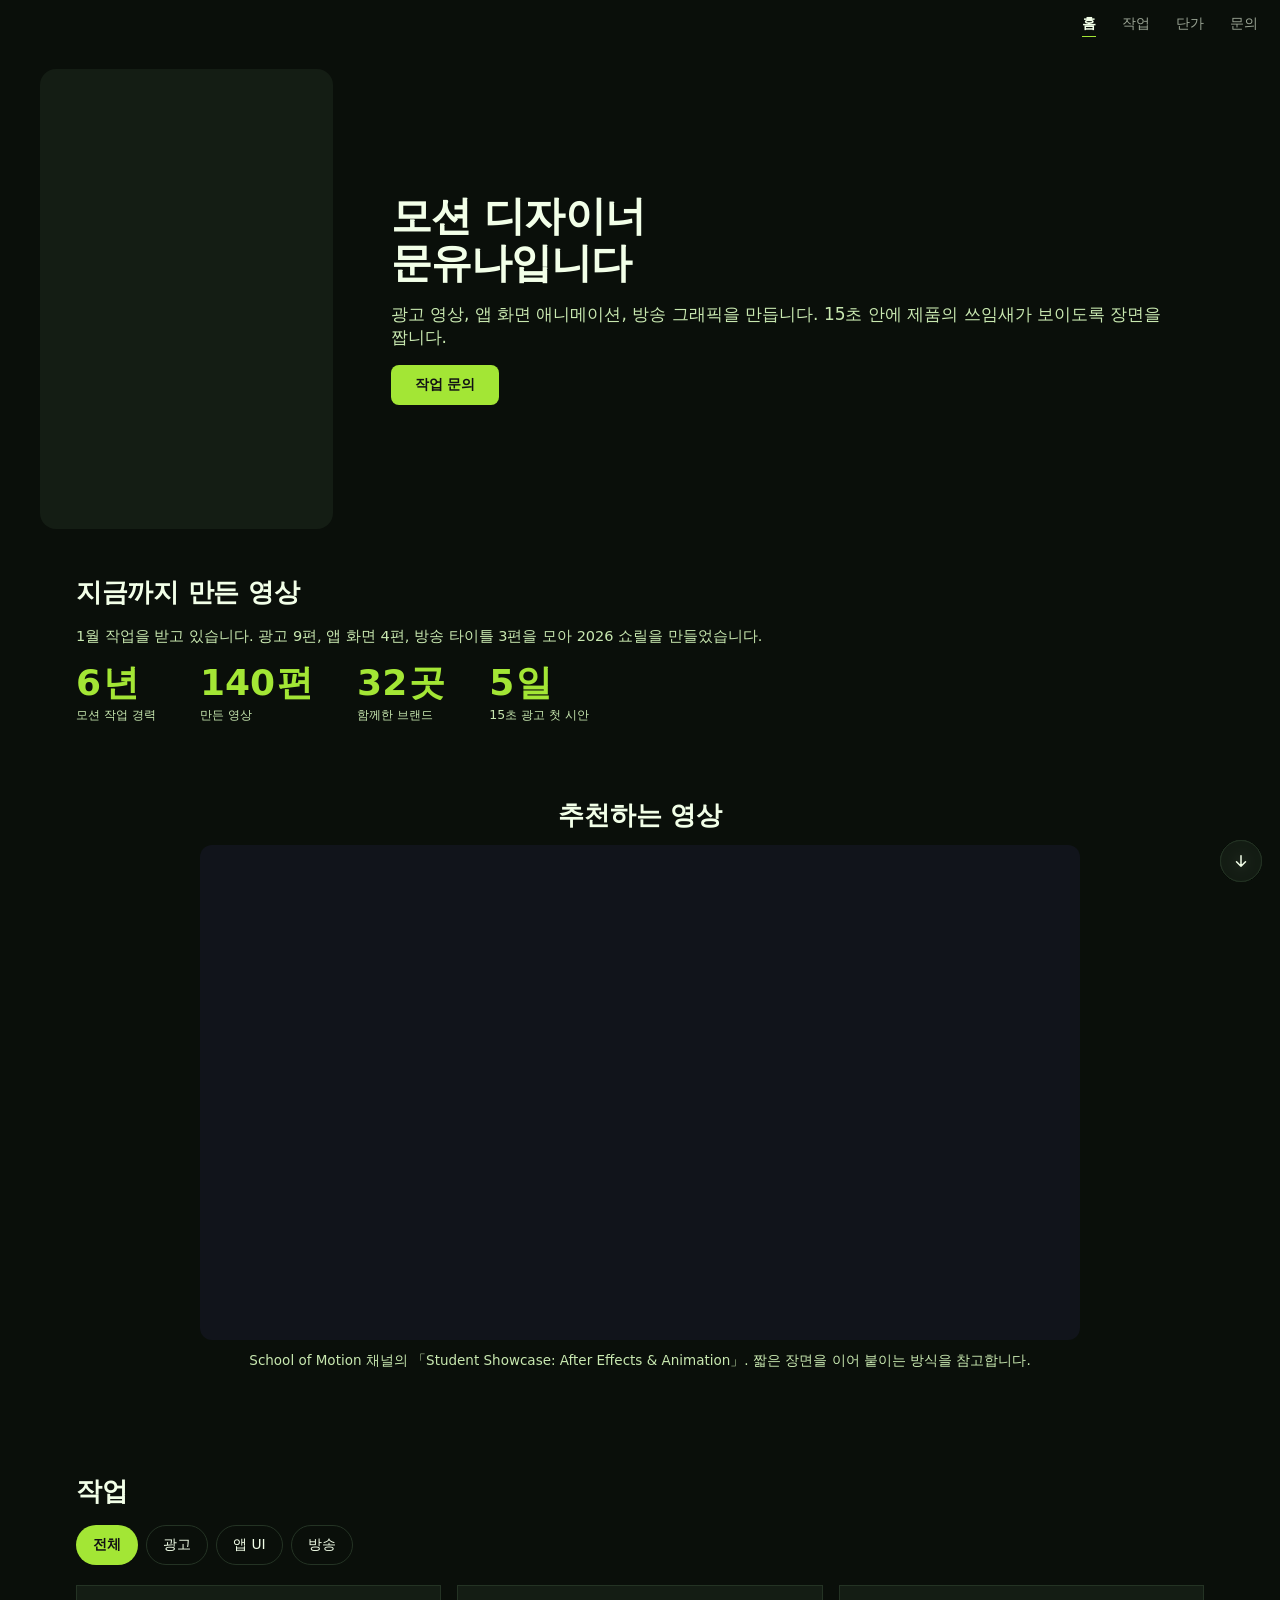
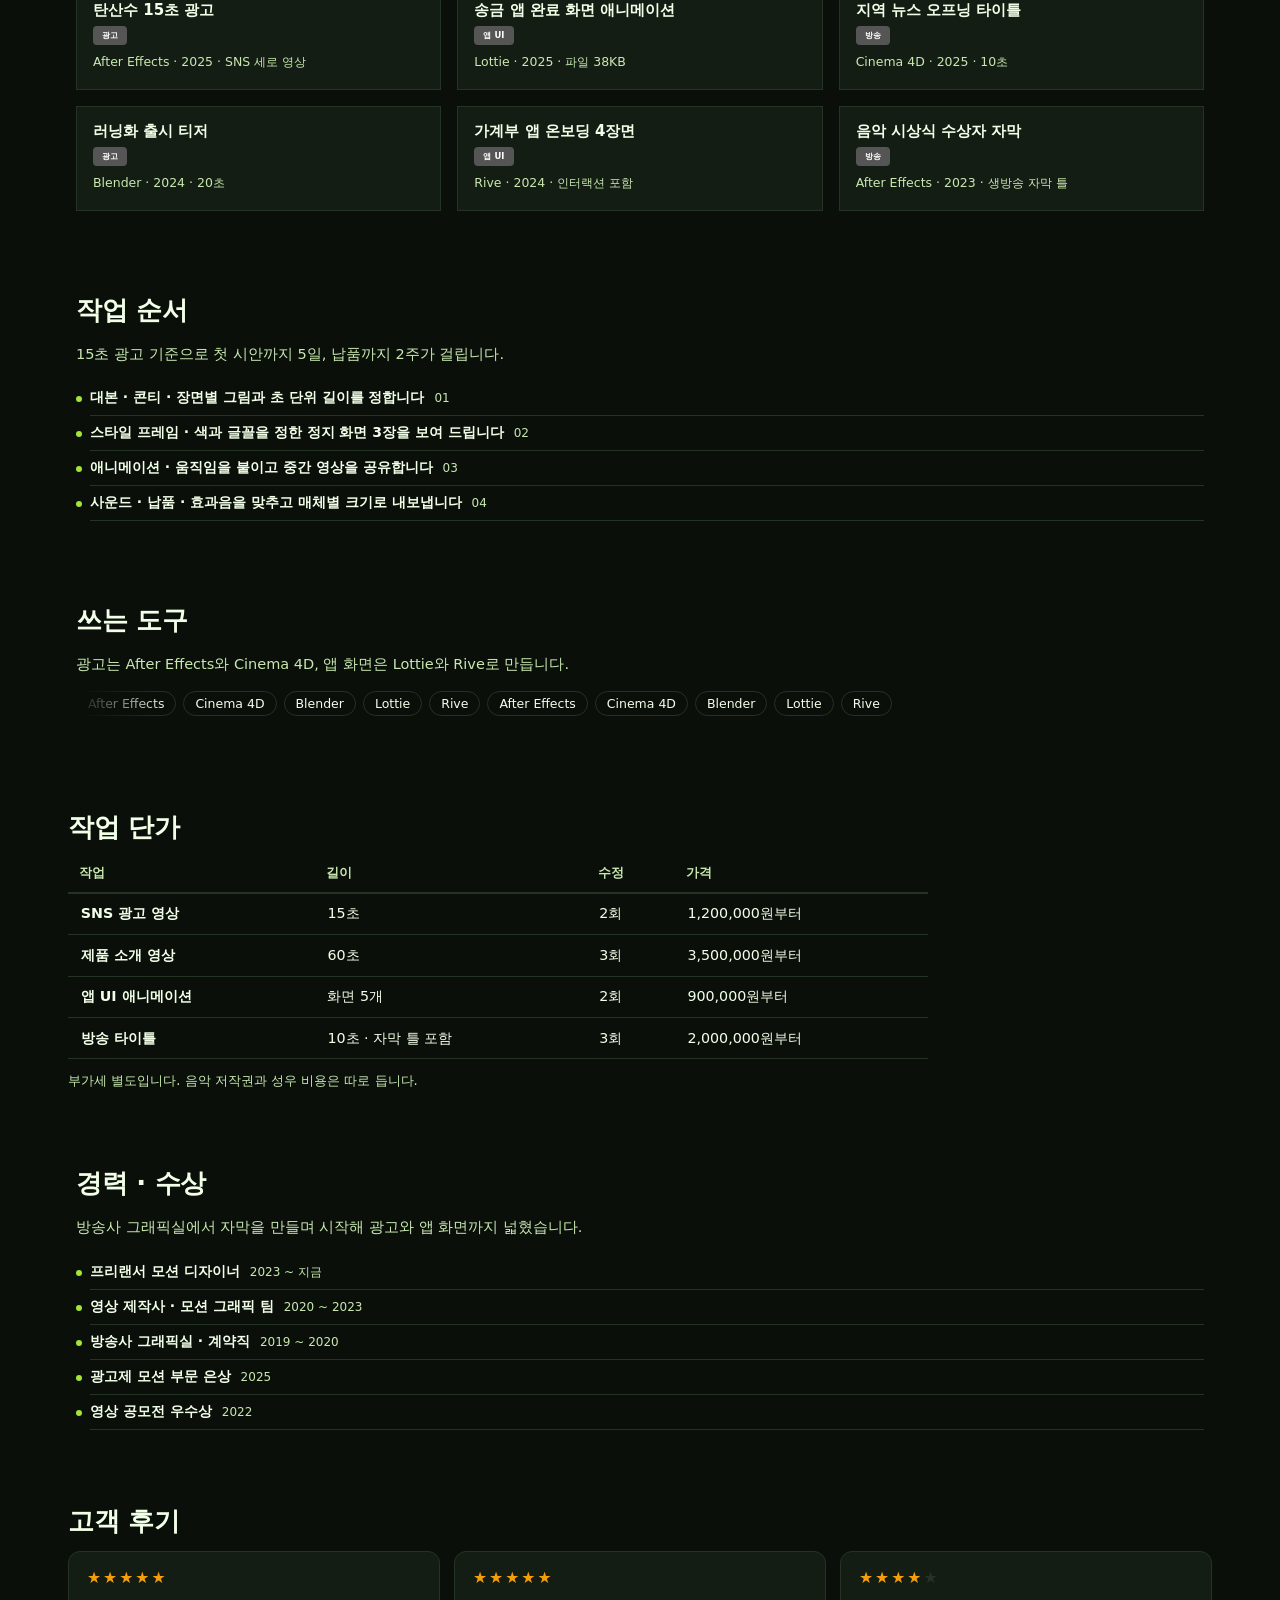
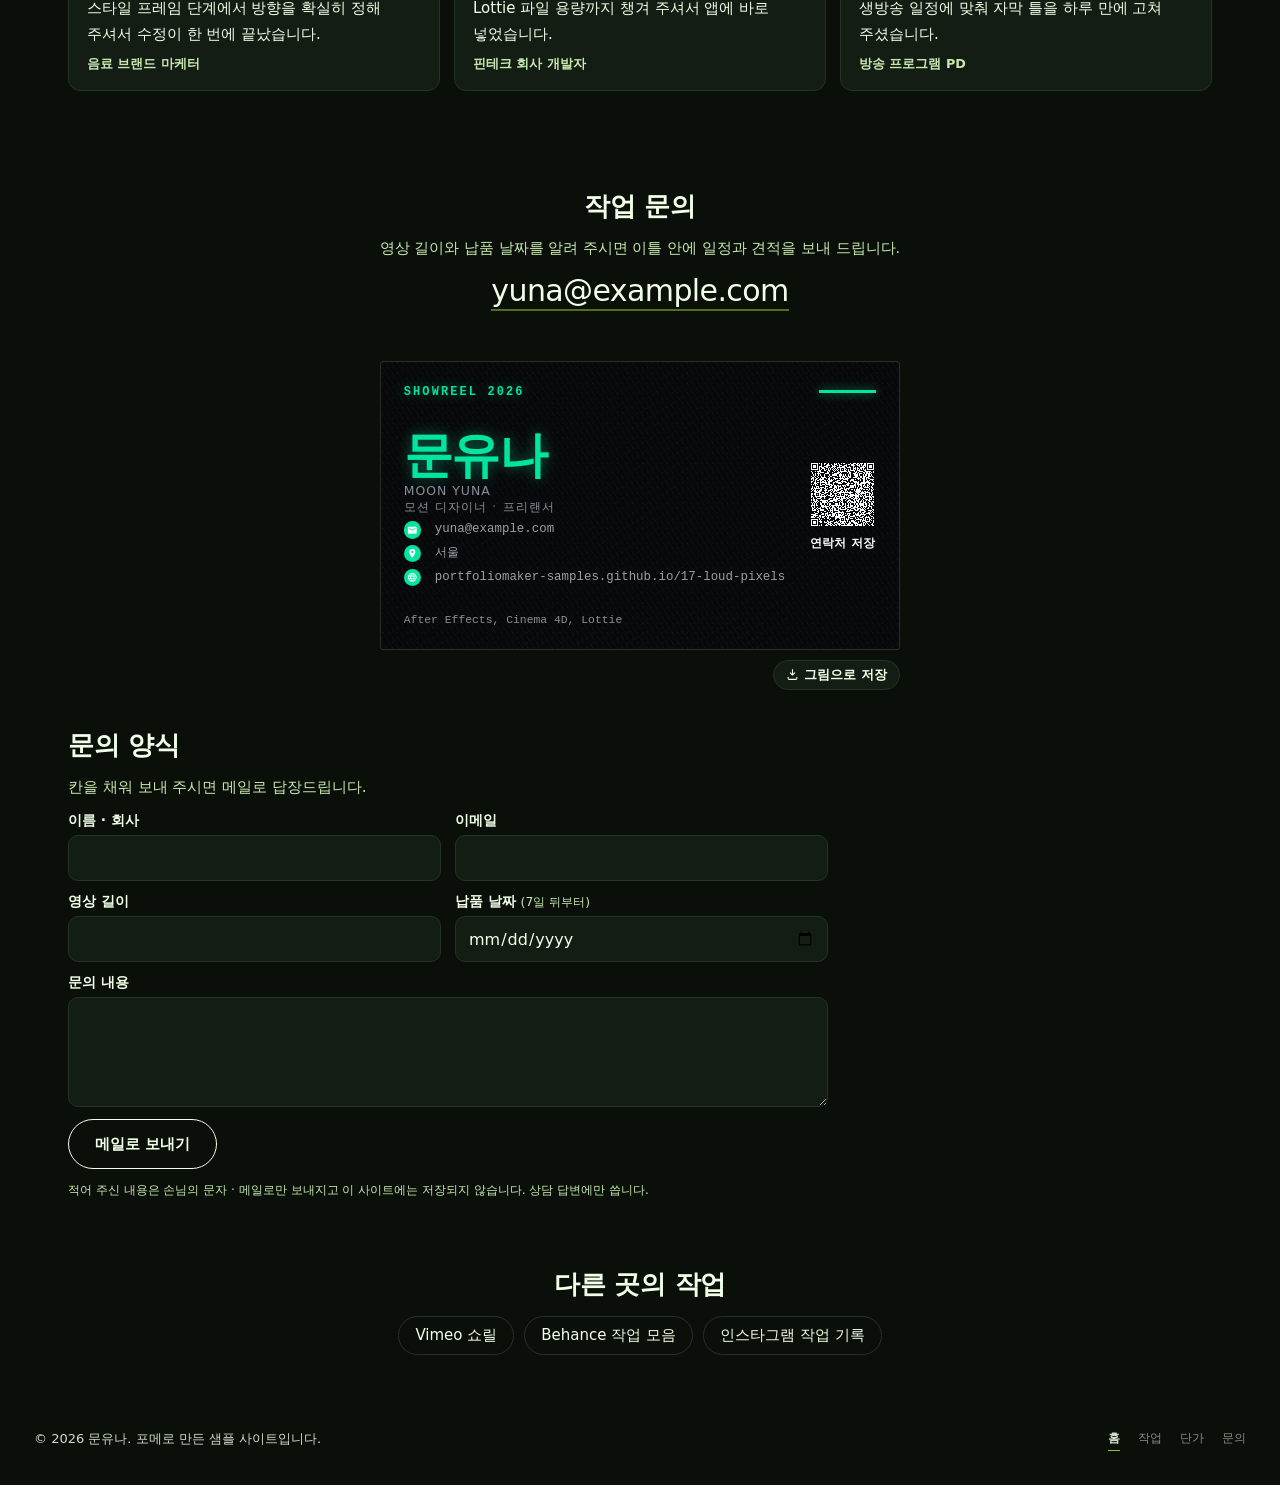
==== commit 0b243fe7: "문유나 모션 디자이너 샘플을 포메 편집기에서 새로 만듦" ====
--- a/index.html
+++ b/index.html
@@ -3,209 +3,285 @@
 <head>
   <meta charset="utf-8" />
   <meta name="viewport" content="width=device-width, initial-scale=1" />
-  <title>차민서 — 인터랙션 개발자</title>
-  <meta name="description" content="스크롤과 커서를 다루는 인터랙션 개발자입니다. 사이트 자체가 가장 큰 작업물입니다. 3D 씬, 커서 물리, 가변 폰트 모션, 셰이더 배경 네 가지를 담았습니다." />
+  <title>문유나 | 모션 디자이너</title>
+  <meta name="description" content="광고 영상, 앱 화면 애니메이션, 방송 그래픽을 만드는 모션 디자이너 문유나. 작업 사례와 단가, 작업 문의." />
   <meta property="og:type" content="website" />
-  <meta property="og:title" content="차민서 — 인터랙션 개발자" />
-  <meta property="og:description" content="스크롤과 커서를 다루는 인터랙션 개발자입니다. 사이트 자체가 가장 큰 작업물입니다. 3D 씬, 커서 물리, 가변 폰트 모션, 셰이더 배경 네 가지를 담았습니다." />
-  <meta name="twitter:card" content="summary" />
-  <link rel="icon" href="data:image/svg+xml,%3Csvg%20xmlns%3D%22http%3A%2F%2Fwww.w3.org%2F2000%2Fsvg%22%20viewBox%3D%220%200%2064%2064%22%3E%3Crect%20width%3D%2264%22%20height%3D%2264%22%20rx%3D%2214%22%20fill%3D%22%23a3e635%22%2F%3E%3Ctext%20x%3D%2232%22%20y%3D%2234%22%20text-anchor%3D%22middle%22%20dominant-baseline%3D%22central%22%20font-family%3D%22system-ui%2Csans-serif%22%20font-size%3D%2240%22%20font-weight%3D%22700%22%20fill%3D%22%23fff%22%3E%EC%B0%A8%3C%2Ftext%3E%3C%2Fsvg%3E" />
+  <meta property="og:title" content="문유나 | 모션 디자이너" />
+  <meta property="og:description" content="광고 영상, 앱 화면 애니메이션, 방송 그래픽을 만드는 모션 디자이너 문유나. 작업 사례와 단가, 작업 문의." />
+  <meta property="og:image" content="https://portfoliomaker-samples.github.io/17-loud-pixels/assets/images/imgmwfiboid4.webp" />
+  <meta name="twitter:card" content="summary_large_image" />
+  <link rel="icon" href="data:image/svg+xml,%3Csvg%20xmlns%3D%22http%3A%2F%2Fwww.w3.org%2F2000%2Fsvg%22%20viewBox%3D%220%200%2064%2064%22%3E%3Crect%20width%3D%2264%22%20height%3D%2264%22%20rx%3D%2214%22%20fill%3D%22%234f6bff%22%2F%3E%3Ctext%20x%3D%2232%22%20y%3D%2234%22%20text-anchor%3D%22middle%22%20dominant-baseline%3D%22central%22%20font-family%3D%22system-ui%2Csans-serif%22%20font-size%3D%2240%22%20font-weight%3D%22700%22%20fill%3D%22%23fff%22%3E%EC%9C%A0%3C%2Ftext%3E%3C%2Fsvg%3E" />
   <link rel="stylesheet" href="./assets/site.css" />
   <style>@view-transition { navigation: auto; }</style>
-  <style>html{scroll-behavior:smooth}.wf-pg{display:block}html,body{background:#0f3236}.wf-headbar{position:sticky;top:0;z-index:60;min-height:0!important;padding-top:0!important;padding-bottom:0!important}.wf-headbar--still{position:static}.wf-footbar{min-height:0!important;padding-top:0!important}.wf-headbar .wf__region{position:static!important;align-self:stretch!important;width:100%}.wf-headbar--side{position:fixed;top:10px;bottom:10px;left:0px;width:76px;padding:0!important;overflow:auto}.wf-headbar--side .wf__region{height:100%}@media (max-width:760px){.wf-headbar--side{position:static;top:auto;bottom:auto;left:auto;width:auto;overflow:visible;margin:10px 0px 0}.wf-headbar--side .wf__region{height:auto}}.wf-pg{scroll-margin-top:70px}</style>
+  <style>html{scroll-behavior:smooth}.wf-pg{display:block}html,body{background:#0a0f0a}.wf-headbar{position:sticky;top:0;z-index:60;min-height:0!important;padding-top:0!important;padding-bottom:0!important}.wf-headbar--still{position:static}.wf-footbar{min-height:0!important;padding-top:0!important}.wf-headbar .wf__region{position:static!important;align-self:stretch!important;width:100%}.wf-headbar--side{position:fixed;top:10px;bottom:10px;left:10px;width:240px;padding:0!important;overflow:auto}.wf-headbar--side .wf__region{height:100%}@media (max-width:760px){.wf-headbar--side{position:static;top:auto;bottom:auto;left:auto;width:auto;overflow:visible;margin:10px 10px 0}.wf-headbar--side .wf__region{height:auto}}.wf-pg{scroll-margin-top:70px}</style>
 </head>
 <body>
-  <div class="wf-page wf-headbar wf-headbar--side" style="font-family:'Geist', -apple-system, 'Segoe UI', 'Malgun Gothic', 'Apple SD Gothic Neo', 'Noto Sans KR', system-ui, sans-serif;background:#0f3236;--wf-bg:#0f3236;--wf-text:#eef4f1;color:#eef4f1;--wf-surface:#164349;--wf-line:#245a60;--wf-muted:#b5ccc8;--wf-accent:#7fd1c2;--wf-max:1320px;padding:10px 0px;--fx-dot-color:#7fd1c2;--fx-star-color:#ffffff;--fx-char-color:#eef4f1;--enter-at:2%;gap:10px"><nav class="wf__region is-sticky" data-enter="left" style="grid-column:1;grid-row:1 / 4;min-height:0px;border-radius:2px;border-width:0px;padding:min(12px, 6vw)">
-      <div class="wf-bar" style="justify-content:center">
+  <div class="wf-page wf-headbar" style="font-family:'PBCustom', -apple-system, 'Segoe UI', 'Malgun Gothic', 'Apple SD Gothic Neo', 'Noto Sans KR', system-ui, sans-serif;background:#0a0f0a;--wf-bg:#0a0f0a;--wf-text:#f2ffe8;color:#f2ffe8;--wf-surface:#141d14;--wf-line:#243324;--wf-muted:#c8e8b0;--wf-accent:#a3e635;--wf-on-accent:#111114;--wf-max:1200px;padding:10px 10px;--fx-dot-color:#a3e635;--fx-star-color:#ffffff;--fx-char-color:#f2ffe8;--enter-at:2%;gap:10px"><nav class="wf__region is-sticky" data-enter="up" style="grid-column:1;grid-row:1;min-height:0px;border-radius:0px;border-width:0px;padding:min(12px, 6vw)">
+      <div class="wf-bar" style="justify-content:end">
         <nav class="wf-nav" style="gap:26px">
-        <a href="#%EC%9E%91%EC%97%85" class="wf-nav__item">작업</a>
-        <a href="#%EC%93%B0%EB%8A%94-%EB%8F%84%EA%B5%AC" class="wf-nav__item">쓰는 도구</a>
+        <a href="#pg-0" class="wf-nav__item is-current">홈</a>
+        <a href="#pg-1" class="wf-nav__item">작업</a>
+        <a href="#pg-2" class="wf-nav__item">단가</a>
+        <a href="#pg-3" class="wf-nav__item">문의</a>
       </nav>
         
       </div>
     </nav></div>
   <section class="wf-pg" id="pg-0">
-  <div class="wf-page wf-enter wf-enter--zoom wf-ix" style="font-family:'Geist', -apple-system, 'Segoe UI', 'Malgun Gothic', 'Apple SD Gothic Neo', 'Noto Sans KR', system-ui, sans-serif;background:#0f3236;--wf-bg:#0f3236;--wf-text:#eef4f1;color:#eef4f1;--wf-surface:#164349;--wf-line:#245a60;--wf-muted:#b5ccc8;--wf-accent:#7fd1c2;--wf-max:1320px;padding:10px 0px;--fx-dot-color:#7fd1c2;--fx-star-color:#ffffff;--fx-char-color:#eef4f1;--enter-at:2%;gap:10px">
-    <span class="wf-progress" aria-hidden="true"></span>
-    <div class="wf" style="grid-template-columns:76px minmax(0, 1fr);grid-template-rows:auto 1fr auto;gap:10px">
+  <div class="wf-page is-rowmax wf-enter wf-enter--up wf-ix" style="font-family:'PBCustom', -apple-system, 'Segoe UI', 'Malgun Gothic', 'Apple SD Gothic Neo', 'Noto Sans KR', system-ui, sans-serif;background:#0a0f0a;--wf-bg:#0a0f0a;--wf-text:#f2ffe8;color:#f2ffe8;--wf-surface:#141d14;--wf-line:#243324;--wf-muted:#c8e8b0;--wf-accent:#a3e635;--wf-on-accent:#111114;--wf-max:1200px;padding:10px 10px;--fx-dot-color:#a3e635;--fx-star-color:#ffffff;--fx-char-color:#f2ffe8;--enter-at:2%;gap:10px">
+    <div class="wf" style="grid-template-columns:minmax(0, 1fr);grid-template-rows:auto;gap:10px">
     
-    <section class="wf__region" data-enter="right" style="grid-column:2;grid-row:1;min-height:560px;border-radius:2px;border-width:0px;padding:min(64px, 6vw);--wf-fs:17px;line-height:1.65;--wf-muted:#8fa87a" data-fx="silk scramble magnetic" data-fx-silk-bg-speed="0.14" data-fx-silk-bg-scale="2.4" data-fx-silk-bg-swirl="3.4" data-fx-silk-bg-grain="0.04" data-fx-silk-bg-mouse="true" data-fx-silk-bg-alpha="0.85" data-fx-text-scramble-duration="1500" data-fx-text-scramble-churn="0.3" data-fx-text-scramble-repeat="false" data-fx-magnetic-button-strength="0.4" data-fx-magnetic-button-radius="130" data-fx-magnetic-button-scale="1.06" data-fx-magnetic-button-glow="true">
+    </div>
+    <div class="wf wf--row" style="grid-template-columns:repeat(24, minmax(0, 1fr));gap:10px">
+      <div class="wf__region" data-enter="left" style="grid-column:1 / span 6;min-height:0px;border-radius:0px;border-width:0px;padding:min(0px, 6vw)">
+      <div class="wf-3d fx-model" style="height:min(460px, 62vh)" data-fx-src="./assets/files/knot.glb" data-fx-environment-image="./assets/files/01-studio-nocturne.hdr" data-fx-alt="천천히 회전하는 매듭 모양 3D 모델" data-fx-camera-controls="true" data-fx-auto-rotate="true" data-fx-disable-zoom="true" data-fx-disable-pan="true" data-fx-exposure="1.9" data-fx-shadow-intensity="0.5" data-fx-shadow-softness="1" data-fx-auto-rotate-delay="3000" data-fx-rotation-per-second="18deg" data-fx-autoplay="true" data-fx-animation-name="Idle" data-fx-interaction-prompt="none" data-fx-ar="false" data-fx-skybox="false" data-fx-follow="false" data-fx-follow-decay="80" data-fx-follow-yaw="28" data-fx-follow-pitch="10"></div>
+    </div>
+      <section class="wf__region wf-tfx wf-tfx--up wf-tfx-on--title" data-enter="right" style="grid-column:7 / span 18;min-height:0px;border-radius:0px;border-width:0px;padding:min(48px, 6vw);--tfx-step:40ms;--tfx-delay:0ms">
       <div class="wf-hero" style="align-items:flex-start;text-align:left">
         
-        <h1 class="wf-hero__title" style="font-size:clamp(1.9em, 8.5vw, calc(1.35 * 3.2em))">스크롤과 커서에 반응하는<br />화면을 만듭니다</h1>
-        <p class="wf-hero__sub" style="color:#a9c48f">인터랙션 개발자 차민서입니다. 스크롤, 커서, 시간에 따라 움직이는 화면을 만듭니다.<br />이 페이지의 효과도 직접 만들었습니다. 마우스를 움직여 보세요.</p>
-        <a class="wf-btn" style="background:transparent;border:2px solid var(--wf-btn-ink, var(--wf-accent));color:#a3e635;box-shadow:none;border-radius:40px;font-size:1.073em;padding:0.79em 1.71em" href="#contact">작업 보기</a>
-      </div>
-    </section>
-    <div class="wf__region" data-enter="up" style="grid-column:2;grid-row:2;min-height:560px;border-radius:2px;border-width:0px;padding:min(0px, 6vw)">
-      <div class="wf-3d fx-model is-fill" data-fx-src="./assets/files/knot.glb" data-fx-alt="직접 만든 토러스 매듭 3D 모델" data-fx-camera-controls="true" data-fx-auto-rotate="true" data-fx-disable-zoom="false" data-fx-disable-pan="true" data-fx-exposure="1.15" data-fx-shadow-intensity="0.9" data-fx-shadow-softness="1" data-fx-camera-orbit="35deg 72deg 7m" data-fx-auto-rotate-delay="1200" data-fx-rotation-per-second="18deg" data-fx-autoplay="true" data-fx-interaction-prompt="auto" data-fx-ar="false" data-fx-skybox="false" data-fx-follow="true" data-fx-follow-decay="80" data-fx-follow-yaw="30" data-fx-follow-pitch="12"></div>
-    </div>
-    <section class="wf__region" id="작업" data-enter="up" style="grid-column:2;grid-row:3;min-height:0px;border-radius:2px;border-width:0px;padding:min(56px, 6vw);--wf-muted:#8fa87a" data-fx="reveal tilt" data-fx-scroll-reveal-preset="depth" data-fx-scroll-reveal-duration="760" data-fx-scroll-reveal-distance="30" data-fx-tilt-card-max-tilt="10" data-fx-tilt-card-scale="1.03" data-fx-tilt-card-glare="true" data-fx-tilt-card-max-glare="0.3">
+        <h1 class="wf-hero__title" style="font-size:clamp(1.9em, 8.5vw, calc(0.85 * 3.2em))">모션 디자이너<br />문유나입니다</h1>
+        <p class="wf-hero__sub">광고 영상, 앱 화면 애니메이션, 방송 그래픽을 만듭니다. 15초 안에 제품의 쓰임새가 보이도록 장면을 짭니다.</p>
+        <a class="wf-btn" style="border-radius:8px" href="#inquiry">작업 문의</a>
+      </div>
+    </section>
+    </div>
+    <div class="wf" style="grid-template-columns:minmax(0, 1fr);grid-template-rows:auto auto auto;gap:10px">
+    <section class="wf__region" id="지금까지-만든-영상" data-enter="up" style="grid-column:1;grid-row:1;min-height:0px;border-radius:0px;border-width:0px;padding:min(36px, 6vw)">
+      <div class="wf-sec" style="align-items:flex-start">
+        <h2 class="wf-sec__title">지금까지 만든 영상</h2>
+        <div class="wf-sec__cols" style="grid-template-columns:repeat(1, minmax(0, 1fr))">
+          <p class="wf-sec__body">1월 작업을 받고 있습니다. 광고 9편, 앱 화면 4편, 방송 타이틀 3편을 모아 2026 쇼릴을 만들었습니다.</p>
+        </div>
+        <div class="wf-stats"><div class="wf-stat"><b class="wf-stat__num"><i class="wf-stat__count" style="--wf-n-to:6" aria-hidden="true"></i><span class="wf-stat__plain" aria-hidden="true">6</span><span class="wf-stat__suffix" aria-hidden="true">년</span><span class="wf-sr">6년</span></b><span class="wf-stat__label">모션 작업 경력</span></div><div class="wf-stat"><b class="wf-stat__num"><i class="wf-stat__count" style="--wf-n-to:140" aria-hidden="true"></i><span class="wf-stat__plain" aria-hidden="true">140</span><span class="wf-stat__suffix" aria-hidden="true">편</span><span class="wf-sr">140편</span></b><span class="wf-stat__label">만든 영상</span></div><div class="wf-stat"><b class="wf-stat__num"><i class="wf-stat__count" style="--wf-n-to:32" aria-hidden="true"></i><span class="wf-stat__plain" aria-hidden="true">32</span><span class="wf-stat__suffix" aria-hidden="true">곳</span><span class="wf-sr">32곳</span></b><span class="wf-stat__label">함께한 브랜드</span></div><div class="wf-stat"><b class="wf-stat__num"><i class="wf-stat__count" style="--wf-n-to:5" aria-hidden="true"></i><span class="wf-stat__plain" aria-hidden="true">5</span><span class="wf-stat__suffix" aria-hidden="true">일</span><span class="wf-sr">5일</span></b><span class="wf-stat__label">15초 광고 첫 시안</span></div></div>
+      </div>
+    </section>
+    <section class="wf__region" id="추천하는-영상" data-enter="up" style="grid-column:1;grid-row:2;min-height:0px;border-radius:0px;border-width:0px;padding:min(28px, 6vw)">
+      <div class="wf-video" style="align-items:center;text-align:center">
+        <h2 class="wf-sec__title">추천하는 영상</h2>
+        
+        <iframe class="wf-video__frame" src="https://www.youtube-nocookie.com/embed/cCGHbILVq2Q" title="추천하는 영상" loading="lazy" allow="accelerometer; autoplay; clipboard-write; encrypted-media; gyroscope; picture-in-picture; web-share" referrerpolicy="strict-origin-when-cross-origin" allowfullscreen></iframe>
+        <p class="wf-video__cap">School of Motion 채널의 「Student Showcase: After Effects &amp; Animation」. 짧은 장면을 이어 붙이는 방식을 참고합니다.</p>
+      </div>
+    </section>
+    
+    </div>
+    <a class="wf-down" href="#%EC%A7%80%EA%B8%88%EA%B9%8C%EC%A7%80-%EB%A7%8C%EB%93%A0-%EC%98%81%EC%83%81" aria-label="아래로 이동"><svg width="18" height="18" viewBox="0 0 24 24" fill="none" stroke="currentColor" stroke-width="2" stroke-linecap="round" stroke-linejoin="round"><path d="M12 5v14M6 13l6 6 6-6"/></svg></a>
+  </div>
+  </section>
+  <section class="wf-pg" id="pg-1">
+  <div class="wf-page is-rowmax wf-enter wf-enter--up wf-ix" style="font-family:'PBCustom', -apple-system, 'Segoe UI', 'Malgun Gothic', 'Apple SD Gothic Neo', 'Noto Sans KR', system-ui, sans-serif;background:#0a0f0a;--wf-bg:#0a0f0a;--wf-text:#f2ffe8;color:#f2ffe8;--wf-surface:#141d14;--wf-line:#243324;--wf-muted:#c8e8b0;--wf-accent:#a3e635;--wf-on-accent:#111114;--wf-max:1200px;padding:10px 10px;--fx-dot-color:#a3e635;--fx-star-color:#ffffff;--fx-char-color:#f2ffe8;--enter-at:2%;gap:10px">
+    <div class="wf" style="grid-template-columns:minmax(0, 1fr);grid-template-rows:auto auto 1fr;gap:10px">
+    <section class="wf__region" id="작업" data-enter="up" style="grid-column:1;grid-row:2;min-height:0px;border-radius:0px;border-width:0px;padding:min(36px, 6vw)">
       <div class="wf-gal is-phone2">
         <h2 class="wf-sec__title">작업</h2>
-        
-        
-        <div class="wf-gal__grid" style="grid-template-columns:repeat(2, minmax(0, 1fr))">
-          <a class="wf-card has-detail" href="#detail-p0-d-1"><span class="wf-card__thumb" style="padding-bottom:70%"><img class="wf-card__img" src="./assets/images/imgp17x1.png" alt="스크롤 연동 3D 씬" loading="lazy" decoding="async" style="object-fit:cover" /><span class="wf-card__status" style="--st-bg:#10b981;--st-fg:#ffffff">완료</span></span><span class="wf-card__body">
-              
-              <b class="wf-card__title">스크롤 연동 3D 씬</b>
-              <span class="wf-card__stack wf-card__stack--badges"><span class="wf-tag wf-tag--badge" style="--bdg-bg:#000000;--bdg-fg:#ffffff"><svg class="wf-tag__logo" viewBox="0 0 24 24" aria-hidden="true"><path d="M.38 0a.268.268 0 0 0-.256.332l2.894 11.716a.268.268 0 0 0 .01.04l2.89 11.708a.268.268 0 0 0 .447.128L23.802 7.15a.268.268 0 0 0-.112-.45l-5.784-1.667a.268.268 0 0 0-.123-.035L6.38 1.715a.268.268 0 0 0-.144-.04L.456.01A.268.268 0 0 0 .38 0zm.374.654L5.71 2.08 1.99 5.664zM6.61 2.34l4.864 1.4-3.65 3.515zm-.522.12l1.217 4.926-4.877-1.4zm6.28 1.538l4.878 1.404-3.662 3.53zm-.52.13l1.208 4.9-4.853-1.392zm6.3 1.534l4.947 1.424-3.715 3.574zm-.524.12l1.215 4.926-4.876-1.398zm-15.432.696l4.964 1.424-3.726 3.586zM8.047 8.15l4.877 1.4-3.66 3.527zm-.518.137l1.236 5.017-4.963-1.432zm6.274 1.535l4.965 1.425-3.73 3.586zm-.52.127l1.235 5.012-4.958-1.43zm-9.63 2.438l4.873 1.406-3.656 3.523zm5.854 1.687l4.863 1.403-3.648 3.51zm-.54.04l1.214 4.927-4.875-1.4zm-3.896 4.02l5.037 1.442-3.782 3.638z" fill="currentColor"/></svg>Three.js</span><span class="wf-tag wf-tag--badge" style="--bdg-bg:#555555;--bdg-fg:#ffffff">GLSL</span><span class="wf-tag wf-tag--badge" style="--bdg-bg:#555555;--bdg-fg:#ffffff">Lenis</span></span>
-              <span class="wf-card__desc">스크롤 위치를 카메라 궤도로 바꾼 제품 소개 페이지</span>
-              
-              <span class="wf-card__link">↗ 자세히 보기</span>
-              
-            </span></a>
-          <a class="wf-card has-detail" href="#detail-p0-d-2"><span class="wf-card__thumb" style="padding-bottom:70%"><img class="wf-card__img" src="./assets/images/imgp17x2.png" alt="커서 물리 실험" loading="lazy" decoding="async" style="object-fit:cover" /><span class="wf-card__status" style="--st-bg:#ef4444;--st-fg:#ffffff">진행중</span></span><span class="wf-card__body">
-              
-              <b class="wf-card__title">커서 물리 실험</b>
-              <span class="wf-card__stack wf-card__stack--badges"><span class="wf-tag wf-tag--badge" style="--bdg-bg:#555555;--bdg-fg:#ffffff">Canvas</span><span class="wf-tag wf-tag--badge" style="--bdg-bg:#555555;--bdg-fg:#ffffff">스프링 감쇠</span><span class="wf-tag wf-tag--badge" style="--bdg-bg:#555555;--bdg-fg:#ffffff">포인터 이벤트</span></span>
-              <span class="wf-card__desc">커서를 따라오는 효과와 커서에 밀려나는 효과를 한 화면에 담았습니다</span>
-              
-              <span class="wf-card__link">↗ 자세히 보기</span>
-              
-            </span></a>
-          <a class="wf-card has-detail" href="#detail-p0-d-3"><span class="wf-card__thumb" style="padding-bottom:70%"><img class="wf-card__img" src="./assets/images/imgp17x3.png" alt="가변 폰트 모션" loading="lazy" decoding="async" style="object-fit:cover" /><span class="wf-card__status" style="--st-bg:#10b981;--st-fg:#ffffff">완료</span></span><span class="wf-card__body">
-              
-              <b class="wf-card__title">가변 폰트 모션</b>
-              <span class="wf-card__stack wf-card__stack--badges"><span class="wf-tag wf-tag--badge" style="--bdg-bg:#555555;--bdg-fg:#ffffff">Variable Font</span><span class="wf-tag wf-tag--badge" style="--bdg-bg:#555555;--bdg-fg:#ffffff">GSAP</span><span class="wf-tag wf-tag--badge" style="--bdg-bg:#555555;--bdg-fg:#ffffff">ScrollTrigger</span></span>
-              <span class="wf-card__desc">스크롤 속도를 글자 굵기로 바꾸는 타이포 실험</span>
-              
-              <span class="wf-card__link">↗ 자세히 보기</span>
-              
-            </span></a>
-          <a class="wf-card has-detail" href="#detail-p0-d-4"><span class="wf-card__thumb" style="padding-bottom:70%"><img class="wf-card__img" src="./assets/images/imgp17x4.png" alt="셰이더 배경 라이브러리" loading="lazy" decoding="async" style="object-fit:cover" /><span class="wf-card__status" style="--st-bg:#3b82f6;--st-fg:#ffffff">운영중</span></span><span class="wf-card__body">
-              
-              <b class="wf-card__title">셰이더 배경 라이브러리</b>
-              <span class="wf-card__stack wf-card__stack--badges"><span class="wf-tag wf-tag--badge" style="--bdg-bg:#990000;--bdg-fg:#ffffff">WebGL</span><span class="wf-tag wf-tag--badge" style="--bdg-bg:#555555;--bdg-fg:#ffffff">OGL</span><span class="wf-tag wf-tag--badge" style="--bdg-bg:#555555;--bdg-fg:#ffffff">8KB</span></span>
-              <span class="wf-card__desc">코드 한 줄로 붙이는 배경 여섯 종, 전체 8KB</span>
-              
-              <span class="wf-card__link">↗ 자세히 보기</span>
-              
-            </span></a>
-        </div>
-        
-        <div class="wf-detail" id="detail-p0-d-1">
-            <a class="wf-detail__scrim" href="#!" aria-label="닫기"></a>
-            <div class="wf-detail__box">
-              <a class="wf-detail__close" href="#!" aria-label="닫기">✕</a>
-              <img class="wf-detail__img" src="./assets/images/imgp17x1.png" alt="스크롤 연동 3D 씬" loading="lazy" decoding="async" style="object-fit:cover" />
-              <b class="wf-detail__title">스크롤 연동 3D 씬</b>
-              <span class="wf-card__stack">Three.js · GLSL · Lenis</span>
-              <p class="wf-detail__body">무엇을: 스크롤하면 제품이 분해되고 다시 조립되는 소개 페이지입니다. 사용자는 스크롤만 하면 됩니다.<br /><br />어려웠던 것: 스크롤은 사람마다 속도가 다릅니다. 프레임에 값을 그대로 물리면 빠르게 내리는 사람에게는 애니메이션이 건너뛰어 보였습니다.<br /><br />어떻게: 스크롤 값을 목표치로 두고 카메라는 그 값을 향해 감쇠하며 따라가게 했습니다. 빨리 내려도 부드럽고, 멈추면 정확한 위치에 섭니다.<br /><br />남은 것: 저사양 기기에서는 파티클 수를 절반으로 떨어뜨립니다. 지금은 기기 메모리만 보고 판단합니다.</p>
-              
-              <a class="wf-card__link" href="https://example.com/" target="_blank" rel="noreferrer noopener">↗ 자세히 보기</a>
-            </div>
-          </div>
-        <div class="wf-detail" id="detail-p0-d-2">
-            <a class="wf-detail__scrim" href="#!" aria-label="닫기"></a>
-            <div class="wf-detail__box">
-              <a class="wf-detail__close" href="#!" aria-label="닫기">✕</a>
-              <img class="wf-detail__img" src="./assets/images/imgp17x2.png" alt="커서 물리 실험" loading="lazy" decoding="async" style="object-fit:cover" />
-              <b class="wf-detail__title">커서 물리 실험</b>
-              <span class="wf-card__stack">Canvas · 스프링 감쇠 · 포인터 이벤트</span>
-              <p class="wf-detail__body">무엇을: 커서 주변의 점들이 밀려나고, 커서 자신은 스프링으로 따라옵니다.<br /><br />왜 만들었나: 인터랙션 면접에서 자주 나오는 주제인데, 말로 설명하기가 어려워 직접 만져 볼 수 있게 만들었습니다.<br /><br />배운 것: 감쇠 계수를 조금만 올려도 반응이 지나치게 예민해졌습니다. 값을 0.05 단위로 바꿔 가며 맞췄습니다.<br /><br />접근성: 동작 줄이기를 켠 사용자에게는 밀려남만 남기고 따라오기를 끕니다.</p>
-              
-              <a class="wf-card__link" href="https://example.com/" target="_blank" rel="noreferrer noopener">↗ 자세히 보기</a>
-            </div>
-          </div>
-        <div class="wf-detail" id="detail-p0-d-3">
-            <a class="wf-detail__scrim" href="#!" aria-label="닫기"></a>
-            <div class="wf-detail__box">
-              <a class="wf-detail__close" href="#!" aria-label="닫기">✕</a>
-              <img class="wf-detail__img" src="./assets/images/imgp17x3.png" alt="가변 폰트 모션" loading="lazy" decoding="async" style="object-fit:cover" />
-              <b class="wf-detail__title">가변 폰트 모션</b>
-              <span class="wf-card__stack">Variable Font · GSAP · ScrollTrigger</span>
-              <p class="wf-detail__body">무엇을: 빨리 스크롤하면 글자가 굵어지고, 멈추면 원래 굵기로 돌아옵니다.<br /><br />어려웠던 것: 가변 폰트의 굵기를 매 프레임 바꾸면 브라우저가 글자를 다시 그리느라 버벅였습니다.<br /><br />어떻게: 굵기를 연속값 대신 다섯 단계로 잘랐습니다. 눈으로는 차이가 거의 보이지 않고, 다시 그리는 횟수는 크게 줄었습니다.<br /><br />결과: 60fps를 유지합니다.</p>
-              
-              <a class="wf-card__link" href="https://example.com/" target="_blank" rel="noreferrer noopener">↗ 자세히 보기</a>
-            </div>
-          </div>
-        <div class="wf-detail" id="detail-p0-d-4">
-            <a class="wf-detail__scrim" href="#!" aria-label="닫기"></a>
-            <div class="wf-detail__box">
-              <a class="wf-detail__close" href="#!" aria-label="닫기">✕</a>
-              <img class="wf-detail__img" src="./assets/images/imgp17x4.png" alt="셰이더 배경 라이브러리" loading="lazy" decoding="async" style="object-fit:cover" />
-              <b class="wf-detail__title">셰이더 배경 라이브러리</b>
-              <span class="wf-card__stack">WebGL · OGL · 8KB</span>
-              <p class="wf-detail__body">무엇을: 실크·도트·스포트라이트 같은 배경을 한 줄로 붙일 수 있게 묶은 라이브러리입니다.<br /><br />제약: 배경 효과가 무거우면 페이지 전체가 느려집니다. three.js 대신 OGL을 써서 전체 크기를 8KB로 맞췄습니다.<br /><br />설계: 모든 효과가 같은 모양의 함수를 내놓습니다. mount(대상, 옵션)를 부르면 { destroy }를 돌려줍니다. 그래서 React와 바닐라 JS에서 같은 파일을 씁니다.<br /><br />지금: 사내 세 팀이 쓰고 있고, 이 포트폴리오의 배경도 그중 하나입니다.</p>
-              
-              <a class="wf-card__link" href="https://example.com/" target="_blank" rel="noreferrer noopener">↗ 자세히 보기</a>
-            </div>
-          </div>
+        <div class="wf-gal__filter" role="group" aria-label="태그별로 보기" hidden><button type="button" class="is-on" data-t="">전체</button><button type="button" data-t="광고">광고</button><button type="button" data-t="앱 UI">앱 UI</button><button type="button" data-t="방송">방송</button></div>
+        <script>(function(b){b=document.currentScript.previousElementSibling;b.hidden=false;var g=b.parentNode;b.addEventListener('click',function(e){var t=e.target.closest('button');if(!t)return;[].forEach.call(b.children,function(x){x.classList.toggle('is-on',x===t);});var w=t.getAttribute('data-t');var m=g.querySelector('.wf-gal__more');if(w&&m)m.checked=true;[].forEach.call(g.querySelectorAll('.wf-gal__grid > [data-tags]'),function(c){c.classList.toggle('is-out',!!w&&('|'+c.getAttribute('data-tags')+'|').indexOf('|'+w+'|')<0);});});})();</script>
+        
+        <div class="wf-gal__grid" style="grid-template-columns:repeat(3, minmax(0, 1fr))">
+          <article data-tags="광고" class="wf-card"><span class="wf-card__body">
+              
+              <b class="wf-card__title">탄산수 15초 광고</b>
+              <span class="wf-card__stack wf-card__stack--badges"><span class="wf-tag wf-tag--badge" style="--bdg-bg:#555555;--bdg-fg:#ffffff">광고</span></span>
+              <span class="wf-card__desc">After Effects · 2025 · SNS 세로 영상</span>
+              
+              
+              
+            </span></article>
+          <article data-tags="앱 UI" class="wf-card"><span class="wf-card__body">
+              
+              <b class="wf-card__title">송금 앱 완료 화면 애니메이션</b>
+              <span class="wf-card__stack wf-card__stack--badges"><span class="wf-tag wf-tag--badge" style="--bdg-bg:#555555;--bdg-fg:#ffffff">앱 UI</span></span>
+              <span class="wf-card__desc">Lottie · 2025 · 파일 38KB</span>
+              
+              
+              
+            </span></article>
+          <article data-tags="방송" class="wf-card"><span class="wf-card__body">
+              
+              <b class="wf-card__title">지역 뉴스 오프닝 타이틀</b>
+              <span class="wf-card__stack wf-card__stack--badges"><span class="wf-tag wf-tag--badge" style="--bdg-bg:#555555;--bdg-fg:#ffffff">방송</span></span>
+              <span class="wf-card__desc">Cinema 4D · 2025 · 10초</span>
+              
+              
+              
+            </span></article>
+          <article data-tags="광고" class="wf-card"><span class="wf-card__body">
+              
+              <b class="wf-card__title">러닝화 출시 티저</b>
+              <span class="wf-card__stack wf-card__stack--badges"><span class="wf-tag wf-tag--badge" style="--bdg-bg:#555555;--bdg-fg:#ffffff">광고</span></span>
+              <span class="wf-card__desc">Blender · 2024 · 20초</span>
+              
+              
+              
+            </span></article>
+          <article data-tags="앱 UI" class="wf-card"><span class="wf-card__body">
+              
+              <b class="wf-card__title">가계부 앱 온보딩 4장면</b>
+              <span class="wf-card__stack wf-card__stack--badges"><span class="wf-tag wf-tag--badge" style="--bdg-bg:#555555;--bdg-fg:#ffffff">앱 UI</span></span>
+              <span class="wf-card__desc">Rive · 2024 · 인터랙션 포함</span>
+              
+              
+              
+            </span></article>
+          <article data-tags="방송" class="wf-card"><span class="wf-card__body">
+              
+              <b class="wf-card__title">음악 시상식 수상자 자막</b>
+              <span class="wf-card__stack wf-card__stack--badges"><span class="wf-tag wf-tag--badge" style="--bdg-bg:#555555;--bdg-fg:#ffffff">방송</span></span>
+              <span class="wf-card__desc">After Effects · 2023 · 생방송 자막 틀</span>
+              
+              
+              
+            </span></article>
+        </div>
+        
+        
+      </div>
+    </section>
+    <section class="wf__region" id="작업-순서" data-enter="up" style="grid-column:1;grid-row:3;min-height:0px;border-radius:0px;border-width:0px;padding:min(36px, 6vw)">
+      <div class="wf-sec" style="align-items:flex-start">
+        <h2 class="wf-sec__title">작업 순서</h2>
+        <div class="wf-sec__cols" style="grid-template-columns:repeat(1, minmax(0, 1fr))">
+          <p class="wf-sec__body">15초 광고 기준으로 첫 시안까지 5일, 납품까지 2주가 걸립니다.</p>
+        </div>
+        <ol class="wf-time"><li class="wf-time__row"><b>대본 · 콘티 · 장면별 그림과 초 단위 길이를 정합니다</b><span>01</span></li><li class="wf-time__row"><b>스타일 프레임 · 색과 글꼴을 정한 정지 화면 3장을 보여 드립니다</b><span>02</span></li><li class="wf-time__row"><b>애니메이션 · 움직임을 붙이고 중간 영상을 공유합니다</b><span>03</span></li><li class="wf-time__row"><b>사운드 · 납품 · 효과음을 맞추고 매체별 크기로 내보냅니다</b><span>04</span></li></ol>
       </div>
     </section>
     </div>
     <div class="wf wf--row" style="grid-template-columns:repeat(1, minmax(0, 1fr));gap:10px">
-      <section class="wf__region" id="쓰는-도구" data-enter="up" style="min-height:0px;border-radius:2px;border-width:0px;padding:min(56px, 6vw);--wf-muted:#8fa87a" data-fx="reveal spotlight" data-fx-scroll-reveal-preset="rise" data-fx-scroll-reveal-duration="700" data-fx-spotlight-size="460" data-fx-spotlight-strength="0.26">
+      <section class="wf__region" id="쓰는-도구" data-enter="up" style="min-height:0px;border-radius:0px;border-width:0px;padding:min(36px, 6vw)">
       <div class="wf-sec" style="align-items:flex-start">
         <h2 class="wf-sec__title">쓰는 도구</h2>
         <div class="wf-sec__cols" style="grid-template-columns:repeat(1, minmax(0, 1fr))">
-          <p class="wf-sec__body">실제 제품에 써 본 도구만 적었습니다.</p>
-        </div>
-        <div class="wf-tags wf-tags--badges"><span class="wf-tag wf-tag--badge" style="--bdg-bg:#3178C6;--bdg-fg:#ffffff"><svg class="wf-tag__logo" viewBox="0 0 24 24" aria-hidden="true"><path d="M1.125 0C.502 0 0 .502 0 1.125v21.75C0 23.498.502 24 1.125 24h21.75c.623 0 1.125-.502 1.125-1.125V1.125C24 .502 23.498 0 22.875 0zm17.363 9.75c.612 0 1.154.037 1.627.111a6.38 6.38 0 0 1 1.306.34v2.458a3.95 3.95 0 0 0-.643-.361 5.093 5.093 0 0 0-.717-.26 5.453 5.453 0 0 0-1.426-.2c-.3 0-.573.028-.819.086a2.1 2.1 0 0 0-.623.242c-.17.104-.3.229-.393.374a.888.888 0 0 0-.14.49c0 .196.053.373.156.529.104.156.252.304.443.444s.423.276.696.41c.273.135.582.274.926.416.47.197.892.407 1.266.628.374.222.695.473.963.753.268.279.472.598.614.957.142.359.214.776.214 1.253 0 .657-.125 1.21-.373 1.656a3.033 3.033 0 0 1-1.012 1.085 4.38 4.38 0 0 1-1.487.596c-.566.12-1.163.18-1.79.18a9.916 9.916 0 0 1-1.84-.164 5.544 5.544 0 0 1-1.512-.493v-2.63a5.033 5.033 0 0 0 3.237 1.2c.333 0 .624-.03.872-.09.249-.06.456-.144.623-.25.166-.108.29-.234.373-.38a1.023 1.023 0 0 0-.074-1.089 2.12 2.12 0 0 0-.537-.5 5.597 5.597 0 0 0-.807-.444 27.72 27.72 0 0 0-1.007-.436c-.918-.383-1.602-.852-2.053-1.405-.45-.553-.676-1.222-.676-2.005 0-.614.123-1.141.369-1.582.246-.441.58-.804 1.004-1.089a4.494 4.494 0 0 1 1.47-.629 7.536 7.536 0 0 1 1.77-.201zm-15.113.188h9.563v2.166H9.506v9.646H6.789v-9.646H3.375z" fill="currentColor"/></svg>TypeScript</span><span class="wf-tag wf-tag--badge" style="--bdg-bg:#61DAFB;--bdg-fg:#111111"><svg class="wf-tag__logo" viewBox="0 0 24 24" aria-hidden="true"><path d="M14.23 12.004a2.236 2.236 0 0 1-2.235 2.236 2.236 2.236 0 0 1-2.236-2.236 2.236 2.236 0 0 1 2.235-2.236 2.236 2.236 0 0 1 2.236 2.236zm2.648-10.69c-1.346 0-3.107.96-4.888 2.622-1.78-1.653-3.542-2.602-4.887-2.602-.41 0-.783.093-1.106.278-1.375.793-1.683 3.264-.973 6.365C1.98 8.917 0 10.42 0 12.004c0 1.59 1.99 3.097 5.043 4.03-.704 3.113-.39 5.588.988 6.38.32.187.69.275 1.102.275 1.345 0 3.107-.96 4.888-2.624 1.78 1.654 3.542 2.603 4.887 2.603.41 0 .783-.09 1.106-.275 1.374-.792 1.683-3.263.973-6.365C22.02 15.096 24 13.59 24 12.004c0-1.59-1.99-3.097-5.043-4.032.704-3.11.39-5.587-.988-6.38-.318-.184-.688-.277-1.092-.278zm-.005 1.09v.006c.225 0 .406.044.558.127.666.382.955 1.835.73 3.704-.054.46-.142.945-.25 1.44-.96-.236-2.006-.417-3.107-.534-.66-.905-1.345-1.727-2.035-2.447 1.592-1.48 3.087-2.292 4.105-2.295zm-9.77.02c1.012 0 2.514.808 4.11 2.28-.686.72-1.37 1.537-2.02 2.442-1.107.117-2.154.298-3.113.538-.112-.49-.195-.964-.254-1.42-.23-1.868.054-3.32.714-3.707.19-.09.4-.127.563-.132zm4.882 3.05c.455.468.91.992 1.36 1.564-.44-.02-.89-.034-1.345-.034-.46 0-.915.01-1.36.034.44-.572.895-1.096 1.345-1.565zM12 8.1c.74 0 1.477.034 2.202.093.406.582.802 1.203 1.183 1.86.372.64.71 1.29 1.018 1.946-.308.655-.646 1.31-1.013 1.95-.38.66-.773 1.288-1.18 1.87-.728.063-1.466.098-2.21.098-.74 0-1.477-.035-2.202-.093-.406-.582-.802-1.204-1.183-1.86-.372-.64-.71-1.29-1.018-1.946.303-.657.646-1.313 1.013-1.954.38-.66.773-1.286 1.18-1.868.728-.064 1.466-.098 2.21-.098zm-3.635.254c-.24.377-.48.763-.704 1.16-.225.39-.435.782-.635 1.174-.265-.656-.49-1.31-.676-1.947.64-.15 1.315-.283 2.015-.386zm7.26 0c.695.103 1.365.23 2.006.387-.18.632-.405 1.282-.66 1.933-.2-.39-.41-.783-.64-1.174-.225-.392-.465-.774-.705-1.146zm3.063.675c.484.15.944.317 1.375.498 1.732.74 2.852 1.708 2.852 2.476-.005.768-1.125 1.74-2.857 2.475-.42.18-.88.342-1.355.493-.28-.958-.646-1.956-1.1-2.98.45-1.017.81-2.01 1.085-2.964zm-13.395.004c.278.96.645 1.957 1.1 2.98-.45 1.017-.812 2.01-1.086 2.964-.484-.15-.944-.318-1.37-.5-1.732-.737-2.852-1.706-2.852-2.474 0-.768 1.12-1.742 2.852-2.476.42-.18.88-.342 1.356-.494zm11.678 4.28c.265.657.49 1.312.676 1.948-.64.157-1.316.29-2.016.39.24-.375.48-.762.705-1.158.225-.39.435-.788.636-1.18zm-9.945.02c.2.392.41.783.64 1.175.23.39.465.772.705 1.143-.695-.102-1.365-.23-2.006-.386.18-.63.406-1.282.66-1.933zM17.92 16.32c.112.493.2.968.254 1.423.23 1.868-.054 3.32-.714 3.708-.147.09-.338.128-.563.128-1.012 0-2.514-.807-4.11-2.28.686-.72 1.37-1.536 2.02-2.44 1.107-.118 2.154-.3 3.113-.54zm-11.83.01c.96.234 2.006.415 3.107.532.66.905 1.345 1.727 2.035 2.446-1.595 1.483-3.092 2.295-4.11 2.295-.22-.005-.406-.05-.553-.132-.666-.38-.955-1.834-.73-3.703.054-.46.142-.944.25-1.438zm4.56.64c.44.02.89.034 1.345.034.46 0 .915-.01 1.36-.034-.44.572-.895 1.095-1.345 1.565-.455-.47-.91-.993-1.36-1.565z" fill="currentColor"/></svg>React</span><span class="wf-tag wf-tag--badge" style="--bdg-bg:#000000;--bdg-fg:#ffffff"><svg class="wf-tag__logo" viewBox="0 0 24 24" aria-hidden="true"><path d="M18.665 21.978C16.758 23.255 14.465 24 12 24 5.377 24 0 18.623 0 12S5.377 0 12 0s12 5.377 12 12c0 3.583-1.574 6.801-4.067 9.001L9.219 7.2H7.2v9.596h1.615V9.251l9.85 12.727Zm-3.332-8.533 1.6 2.061V7.2h-1.6v6.245Z" fill="currentColor"/></svg>Next.js</span><span class="wf-tag wf-tag--badge" style="--bdg-bg:#000000;--bdg-fg:#ffffff"><svg class="wf-tag__logo" viewBox="0 0 24 24" aria-hidden="true"><path d="M.38 0a.268.268 0 0 0-.256.332l2.894 11.716a.268.268 0 0 0 .01.04l2.89 11.708a.268.268 0 0 0 .447.128L23.802 7.15a.268.268 0 0 0-.112-.45l-5.784-1.667a.268.268 0 0 0-.123-.035L6.38 1.715a.268.268 0 0 0-.144-.04L.456.01A.268.268 0 0 0 .38 0zm.374.654L5.71 2.08 1.99 5.664zM6.61 2.34l4.864 1.4-3.65 3.515zm-.522.12l1.217 4.926-4.877-1.4zm6.28 1.538l4.878 1.404-3.662 3.53zm-.52.13l1.208 4.9-4.853-1.392zm6.3 1.534l4.947 1.424-3.715 3.574zm-.524.12l1.215 4.926-4.876-1.398zm-15.432.696l4.964 1.424-3.726 3.586zM8.047 8.15l4.877 1.4-3.66 3.527zm-.518.137l1.236 5.017-4.963-1.432zm6.274 1.535l4.965 1.425-3.73 3.586zm-.52.127l1.235 5.012-4.958-1.43zm-9.63 2.438l4.873 1.406-3.656 3.523zm5.854 1.687l4.863 1.403-3.648 3.51zm-.54.04l1.214 4.927-4.875-1.4zm-3.896 4.02l5.037 1.442-3.782 3.638z" fill="currentColor"/></svg>Three.js<em>3D</em></span><span class="wf-tag wf-tag--badge" style="--bdg-bg:#990000;--bdg-fg:#ffffff">WebGL<em>셰이더</em></span><span class="wf-tag wf-tag--badge" style="--bdg-bg:#646CFF;--bdg-fg:#ffffff"><svg class="wf-tag__logo" viewBox="0 0 24 24" aria-hidden="true"><path d="M13.056 23.238a.57.57 0 0 1-1.02-.355v-5.202c0-.63-.512-1.143-1.144-1.143H5.148a.57.57 0 0 1-.464-.903l3.777-5.29c.54-.753 0-1.804-.93-1.804H.57a.574.574 0 0 1-.543-.746.6.6 0 0 1 .08-.157L5.008.78a.57.57 0 0 1 .467-.24h14.589a.57.57 0 0 1 .466.903l-3.778 5.29c-.54.755 0 1.806.93 1.806h5.745c.238 0 .424.138.513.322a.56.56 0 0 1-.063.603z" fill="currentColor"/></svg>Vite</span><span class="wf-tag wf-tag--badge" style="--bdg-bg:#06B6D4;--bdg-fg:#ffffff"><svg class="wf-tag__logo" viewBox="0 0 24 24" aria-hidden="true"><path d="M12.001,4.8c-3.2,0-5.2,1.6-6,4.8c1.2-1.6,2.6-2.2,4.2-1.8c0.913,0.228,1.565,0.89,2.288,1.624 C13.666,10.618,15.027,12,18.001,12c3.2,0,5.2-1.6,6-4.8c-1.2,1.6-2.6,2.2-4.2,1.8c-0.913-0.228-1.565-0.89-2.288-1.624 C16.337,6.182,14.976,4.8,12.001,4.8z M6.001,12c-3.2,0-5.2,1.6-6,4.8c1.2-1.6,2.6-2.2,4.2-1.8c0.913,0.228,1.565,0.89,2.288,1.624 c1.177,1.194,2.538,2.576,5.512,2.576c3.2,0,5.2-1.6,6-4.8c-1.2,1.6-2.6,2.2-4.2,1.8c-0.913-0.228-1.565-0.89-2.288-1.624 C10.337,13.382,8.976,12,6.001,12z" fill="currentColor"/></svg>Tailwind</span><span class="wf-tag wf-tag--badge" style="--bdg-bg:#FF4785;--bdg-fg:#ffffff"><svg class="wf-tag__logo" viewBox="0 0 24 24" aria-hidden="true"><path d="M16.71.243l-.12 2.71a.18.18 0 00.29.15l1.06-.8.9.7a.18.18 0 00.28-.14l-.1-2.76 1.33-.1a1.2 1.2 0 011.279 1.2v21.596a1.2 1.2 0 01-1.26 1.2l-16.096-.72a1.2 1.2 0 01-1.15-1.16l-.75-19.797a1.2 1.2 0 011.13-1.27L16.7.222zM13.64 9.3c0 .47 3.16.24 3.59-.08 0-3.2-1.72-4.89-4.859-4.89-3.15 0-4.899 1.72-4.899 4.29 0 4.45 5.999 4.53 5.999 6.959 0 .7-.32 1.1-1.05 1.1-.96 0-1.35-.49-1.3-2.16 0-.36-3.649-.48-3.769 0-.27 4.03 2.23 5.2 5.099 5.2 2.79 0 4.969-1.49 4.969-4.18 0-4.77-6.099-4.64-6.099-6.999 0-.97.72-1.1 1.13-1.1.45 0 1.25.07 1.19 1.87z" fill="currentColor"/></svg>Storybook</span><span class="wf-tag wf-tag--badge" style="--bdg-bg:#F5792A;--bdg-fg:#ffffff"><svg class="wf-tag__logo" viewBox="0 0 24 24" aria-hidden="true"><path d="M12.51 13.214c.046-.8.438-1.506 1.03-2.006a3.424 3.424 0 0 1 2.212-.79c.85 0 1.631.3 2.211.79.592.5.983 1.206 1.028 2.005.045.823-.285 1.586-.865 2.153a3.389 3.389 0 0 1-2.374.938 3.393 3.393 0 0 1-2.376-.938c-.58-.567-.91-1.33-.865-2.152M7.35 14.831c.006.314.106.922.256 1.398a7.372 7.372 0 0 0 1.593 2.757 8.227 8.227 0 0 0 2.787 2.001 8.947 8.947 0 0 0 3.66.76 8.964 8.964 0 0 0 3.657-.772 8.285 8.285 0 0 0 2.785-2.01 7.428 7.428 0 0 0 1.592-2.762 6.964 6.964 0 0 0 .25-3.074 7.123 7.123 0 0 0-1.016-2.779 7.764 7.764 0 0 0-1.852-2.043h.002L13.566 2.55l-.02-.015c-.492-.378-1.319-.376-1.86.002-.547.382-.609 1.015-.123 1.415l-.001.001 3.126 2.543-9.53.01h-.013c-.788.001-1.545.518-1.695 1.172-.154.665.38 1.217 1.2 1.22V8.9l4.83-.01-8.62 6.617-.034.025c-.813.622-1.075 1.658-.563 2.313.52.667 1.625.668 2.447.004L7.414 14s-.069.52-.063.831zm12.09 1.741c-.97.988-2.326 1.548-3.795 1.55-1.47.004-2.827-.552-3.797-1.538a4.51 4.51 0 0 1-1.036-1.622 4.282 4.282 0 0 1 .282-3.519 4.702 4.702 0 0 1 1.153-1.371c.942-.768 2.141-1.183 3.396-1.185 1.256-.002 2.455.41 3.398 1.175.48.391.87.854 1.152 1.367a4.28 4.28 0 0 1 .522 1.706 4.236 4.236 0 0 1-.239 1.811 4.54 4.54 0 0 1-1.035 1.626" fill="currentColor"/></svg>Blender<em>모델링</em></span><span class="wf-tag wf-tag--badge" style="--bdg-bg:#F24E1E;--bdg-fg:#ffffff"><svg class="wf-tag__logo" viewBox="0 0 24 24" aria-hidden="true"><path d="M15.852 8.981h-4.588V0h4.588c2.476 0 4.49 2.014 4.49 4.49s-2.014 4.491-4.49 4.491zM12.735 7.51h3.117c1.665 0 3.019-1.355 3.019-3.019s-1.355-3.019-3.019-3.019h-3.117V7.51zm0 1.471H8.148c-2.476 0-4.49-2.014-4.49-4.49S5.672 0 8.148 0h4.588v8.981zm-4.587-7.51c-1.665 0-3.019 1.355-3.019 3.019s1.354 3.02 3.019 3.02h3.117V1.471H8.148zm4.587 15.019H8.148c-2.476 0-4.49-2.014-4.49-4.49s2.014-4.49 4.49-4.49h4.588v8.98zM8.148 8.981c-1.665 0-3.019 1.355-3.019 3.019s1.355 3.019 3.019 3.019h3.117V8.981H8.148zM8.172 24c-2.489 0-4.515-2.014-4.515-4.49s2.014-4.49 4.49-4.49h4.588v4.441c0 2.503-2.047 4.539-4.563 4.539zm-.024-7.51a3.023 3.023 0 0 0-3.019 3.019c0 1.665 1.365 3.019 3.044 3.019 1.705 0 3.093-1.376 3.093-3.068v-2.97H8.148zm7.704 0h-.098c-2.476 0-4.49-2.014-4.49-4.49s2.014-4.49 4.49-4.49h.098c2.476 0 4.49 2.014 4.49 4.49s-2.014 4.49-4.49 4.49zm-.097-7.509c-1.665 0-3.019 1.355-3.019 3.019s1.355 3.019 3.019 3.019h.098c1.665 0 3.019-1.355 3.019-3.019s-1.355-3.019-3.019-3.019h-.098z" fill="currentColor"/></svg>Figma</span><span class="wf-tag wf-tag--badge" style="--bdg-bg:#000000;--bdg-fg:#ffffff"><svg class="wf-tag__logo" viewBox="0 0 24 24" aria-hidden="true"><path d="m12 1.608 12 20.784H0Z" fill="currentColor"/></svg>Vercel</span></div>
-      </div>
-    </section>
-    </div>
-    <div class="wf wf--row" style="grid-template-columns:repeat(2, minmax(0, 1fr));gap:10px">
-      <section class="wf__region" data-enter="left" style="min-height:260px;border-radius:2px;border-width:0px;padding:min(44px, 6vw)" data-fx="magnetic reveal" data-fx-magnetic-button-strength="0.45" data-fx-magnetic-button-radius="140" data-fx-magnetic-button-scale="1.08" data-fx-magnetic-button-glow="true" data-fx-scroll-reveal-preset="zoom" data-fx-scroll-reveal-duration="720">
-      <div class="wf-cta is-grad" style="align-items:center;text-align:center">
-        <b class="wf-cta__title">작업 문의</b>
-        <span class="wf-cta__sub">외주와 정규직 제안을 모두 받습니다. 프로젝트 설명이나 참고 링크를 메일로 보내 주세요.</span>
-        <a class="wf-btn wf-cta__btn" style="--wf-accent:#a3e635;color:#0a0f0a;border-radius:40px;font-size:1.120em;padding:0.79em 1.71em" href="mailto:minseo@example.com">메일 보내기</a>
-      </div>
-    </section>
-      <section class="wf__region" data-enter="right" style="min-height:260px;border-radius:2px;border-width:0px;padding:min(0px, 6vw)" data-fx="tilt" data-fx-max-tilt="8" data-fx-perspective="900" data-fx-scale="1.02" data-fx-speed="400" data-fx-glare="true" data-fx-max-glare="0.18" data-fx-axis="both">
-      <div class="wf-bcardbox" style="max-width:460px"><div class="wf-bcard wf-bcard--signal wf-bcard--ico-bare is-2face" style="--bc-paper:0.45;max-width:460px">
-        <input class="wf-bcard__toggle" type="checkbox" id="bcflip-p0-xw-2" aria-label="명함 뒤집기">
-        <div class="wf-bcard__flip">
-          <div class="wf-bcard__face wf-bcard__face--front">
-            <span class="wf-bcard__deco" aria-hidden="true"></span>
-            <span class="wf-bcard__paper" aria-hidden="true"></span>
-            <div class="wf-bcard__in">
-        <span class="wf-bcard__label">LOUD PIXELS</span>
-        <span class="wf-bcard__org">Interaction</span>
-        <span class="wf-bcard__mono">차민</span>
+          <p class="wf-sec__body">광고는 After Effects와 Cinema 4D, 앱 화면은 Lottie와 Rive로 만듭니다.</p>
+        </div>
+        <div class="wf-marquee" style="--marq-t:15s"><div class="wf-marquee__track"><div class="wf-marquee__set"><span class="wf-tag">After Effects</span><span class="wf-tag">Cinema 4D</span><span class="wf-tag">Blender</span><span class="wf-tag">Lottie</span><span class="wf-tag">Rive</span></div><div class="wf-marquee__set" aria-hidden="true"><span class="wf-tag">After Effects</span><span class="wf-tag">Cinema 4D</span><span class="wf-tag">Blender</span><span class="wf-tag">Lottie</span><span class="wf-tag">Rive</span></div></div></div>
+      </div>
+    </section>
+    </div>
+    <a class="wf-down" href="#%EC%9E%91%EC%97%85" aria-label="아래로 이동"><svg width="18" height="18" viewBox="0 0 24 24" fill="none" stroke="currentColor" stroke-width="2" stroke-linecap="round" stroke-linejoin="round"><path d="M12 5v14M6 13l6 6 6-6"/></svg></a>
+  </div>
+  </section>
+  <section class="wf-pg" id="pg-2">
+  <div class="wf-page is-rowmax wf-enter wf-enter--up wf-ix" style="font-family:'PBCustom', -apple-system, 'Segoe UI', 'Malgun Gothic', 'Apple SD Gothic Neo', 'Noto Sans KR', system-ui, sans-serif;background:#0a0f0a;--wf-bg:#0a0f0a;--wf-text:#f2ffe8;color:#f2ffe8;--wf-surface:#141d14;--wf-line:#243324;--wf-muted:#c8e8b0;--wf-accent:#a3e635;--wf-on-accent:#111114;--wf-max:1200px;padding:10px 10px;--fx-dot-color:#a3e635;--fx-star-color:#ffffff;--fx-char-color:#f2ffe8;--enter-at:2%;gap:10px">
+    <div class="wf" style="grid-template-columns:minmax(0, 1fr);grid-template-rows:auto auto 1fr;gap:10px">
+    <section class="wf__region" id="작업-단가" data-enter="up" style="grid-column:1;grid-row:2;min-height:0px;border-radius:0px;border-width:0px;padding:min(28px, 6vw)">
+      <div class="wf-table wf-table--stack">
+        <h2 class="wf-sec__title">작업 단가</h2>
+        <div class="wf-table__scroll"><table><thead><tr><th scope="col">작업</th><th scope="col">길이</th><th scope="col">수정</th><th scope="col">가격</th></tr></thead><tbody><tr><td data-h="작업">SNS 광고 영상</td><td data-h="길이">15초</td><td data-h="수정">2회</td><td data-h="가격">1,200,000원부터</td></tr><tr><td data-h="작업">제품 소개 영상</td><td data-h="길이">60초</td><td data-h="수정">3회</td><td data-h="가격">3,500,000원부터</td></tr><tr><td data-h="작업">앱 UI 애니메이션</td><td data-h="길이">화면 5개</td><td data-h="수정">2회</td><td data-h="가격">900,000원부터</td></tr><tr><td data-h="작업">방송 타이틀</td><td data-h="길이">10초 · 자막 틀 포함</td><td data-h="수정">3회</td><td data-h="가격">2,000,000원부터</td></tr></tbody></table></div>
+        <p class="wf-table__note">부가세 별도입니다. 음악 저작권과 성우 비용은 따로 듭니다.</p>
+      </div>
+    </section>
+    <section class="wf__region" id="경력-수상" data-enter="up" style="grid-column:1;grid-row:3;min-height:0px;border-radius:0px;border-width:0px;padding:min(36px, 6vw)">
+      <div class="wf-sec" style="align-items:flex-start">
+        <h2 class="wf-sec__title">경력 · 수상</h2>
+        <div class="wf-sec__cols" style="grid-template-columns:repeat(1, minmax(0, 1fr))">
+          <p class="wf-sec__body">방송사 그래픽실에서 자막을 만들며 시작해 광고와 앱 화면까지 넓혔습니다.</p>
+        </div>
+        <ol class="wf-time"><li class="wf-time__row"><b>프리랜서 모션 디자이너</b><span>2023 ~ 지금</span></li><li class="wf-time__row"><b>영상 제작사 · 모션 그래픽 팀</b><span>2020 ~ 2023</span></li><li class="wf-time__row"><b>방송사 그래픽실 · 계약직</b><span>2019 ~ 2020</span></li><li class="wf-time__row"><b>광고제 모션 부문 은상</b><span>2025</span></li><li class="wf-time__row"><b>영상 공모전 우수상</b><span>2022</span></li></ol>
+      </div>
+    </section>
+    </div>
+    <div class="wf wf--row" style="grid-template-columns:repeat(1, minmax(0, 1fr));gap:10px">
+      <section class="wf__region" id="고객-후기" data-enter="up" style="min-height:0px;border-radius:0px;border-width:0px;padding:min(28px, 6vw)">
+      <div class="wf-rev">
+        <h2 class="wf-sec__title">고객 후기</h2>
+        <div class="wf-rev__grid" style="--rev-cols:3"><figure class="wf-rev__card"><span class="wf-rev__stars" aria-label="별점 5점">★★★★★<i></i></span><blockquote class="wf-rev__text">스타일 프레임 단계에서 방향을 확실히 정해 주셔서 수정이 한 번에 끝났습니다.</blockquote><figcaption class="wf-rev__name">음료 브랜드 마케터</figcaption></figure><figure class="wf-rev__card"><span class="wf-rev__stars" aria-label="별점 5점">★★★★★<i></i></span><blockquote class="wf-rev__text">Lottie 파일 용량까지 챙겨 주셔서 앱에 바로 넣었습니다.</blockquote><figcaption class="wf-rev__name">핀테크 회사 개발자</figcaption></figure><figure class="wf-rev__card"><span class="wf-rev__stars" aria-label="별점 4점">★★★★<i>★</i></span><blockquote class="wf-rev__text">생방송 일정에 맞춰 자막 틀을 하루 만에 고쳐 주셨습니다.</blockquote><figcaption class="wf-rev__name">방송 프로그램 PD</figcaption></figure></div>
+      </div>
+    </section>
+    </div>
+    <a class="wf-down" href="#%EC%9E%91%EC%97%85-%EB%8B%A8%EA%B0%80" aria-label="아래로 이동"><svg width="18" height="18" viewBox="0 0 24 24" fill="none" stroke="currentColor" stroke-width="2" stroke-linecap="round" stroke-linejoin="round"><path d="M12 5v14M6 13l6 6 6-6"/></svg></a>
+  </div>
+  </section>
+  <section class="wf-pg" id="pg-3">
+  <div class="wf-page is-rowmax wf-enter wf-enter--up wf-ix" style="font-family:'PBCustom', -apple-system, 'Segoe UI', 'Malgun Gothic', 'Apple SD Gothic Neo', 'Noto Sans KR', system-ui, sans-serif;background:#0a0f0a;--wf-bg:#0a0f0a;--wf-text:#f2ffe8;color:#f2ffe8;--wf-surface:#141d14;--wf-line:#243324;--wf-muted:#c8e8b0;--wf-accent:#a3e635;--wf-on-accent:#111114;--wf-max:1200px;padding:10px 10px;--fx-dot-color:#a3e635;--fx-star-color:#ffffff;--fx-char-color:#f2ffe8;--enter-at:2%;gap:10px">
+    <div class="wf" style="grid-template-columns:minmax(0, 1fr);grid-template-rows:auto auto;gap:10px">
+    <section class="wf__region" id="contact" data-enter="up" style="grid-column:1;grid-row:2;min-height:0px;border-radius:0px;border-width:0px;padding:min(40px, 6vw)">
+      <div class="wf-contact" style="align-items:center;text-align:center">
+        <h2 class="wf-sec__title">작업 문의</h2>
+        <p class="wf-sec__body">영상 길이와 납품 날짜를 알려 주시면 이틀 안에 일정과 견적을 보내 드립니다.</p>
+        <a class="wf-contact__mail is-big" href="mailto:yuna@example.com">yuna@example.com</a>
+        
+        
+        
+        
+        
+        
+      </div>
+    </section>
+    </div>
+    <div class="wf wf--row" style="grid-template-columns:repeat(1, minmax(0, 1fr));gap:10px">
+      <section class="wf__region" data-enter="up" style="min-height:0px;border-radius:0px;border-width:0px;padding:min(0px, 6vw)">
+      <div class="wf-bcardbox" style="max-width:520px"><div class="wf-bcard wf-bcard--signal wf-bcard--ico-fill" style="--bc-paper:0.4;max-width:520px">
+        <span class="wf-bcard__deco" aria-hidden="true"></span>
+        <span class="wf-bcard__paper" aria-hidden="true"></span>
+        <div class="wf-bcard__in">
+        <span class="wf-bcard__label">SHOWREEL 2026</span>
+        <span class="wf-bcard__org">프리랜서</span>
+        <span class="wf-bcard__mono">MY</span>
         <div class="wf-bcard__lead">
-          <b class="wf-bcard__role">Interaction</b>
-          <span class="wf-bcard__rolesub">Developer</span>
+          <b class="wf-bcard__role">모션 그래픽</b>
+          <span class="wf-bcard__rolesub">광고 · 앱 UI · 방송</span>
         </div>
         <div class="wf-bcard__info">
           <div class="wf-bcard__row">
             <span class="wf-bcard__text">
-              <b class="wf-bcard__name">차민서</b>
-              <span class="wf-bcard__nameen">Minseo Cha</span>
-              <span class="wf-bcard__title wf-bcard__titles"><span class="wf-bcard__tpart">인터랙션 개발자</span></span>
+              <b class="wf-bcard__name">문유나</b>
+              <span class="wf-bcard__nameen">Moon Yuna</span>
+              <span class="wf-bcard__title wf-bcard__titles"><span class="wf-bcard__tpart">모션 디자이너</span><span class="wf-bcard__tpart wf-bcard__tpart--org">프리랜서</span></span>
             </span>
             <span class="wf-bcard__ico" aria-hidden="true"><svg viewBox="0 0 24 24"><path d="M12 12a5 5 0 1 0 0-10 5 5 0 0 0 0 10zm0 2c-5 0-9 2.5-9 5.5V22h18v-2.5c0-3-4-5.5-9-5.5z" fill="currentColor"/></svg></span>
           </div>
-          
-        </div>
-        
-        
-        
-        </div>
-          </div>
-          <div class="wf-bcard__face wf-bcard__face--back"><span class="wf-bcard__paper" aria-hidden="true"></span><div class="wf-bcard__in wf-bcard__in--back">
-        <p class="wf-bcard__tagline">스크롤과 커서에 반응하는 화면을 만듭니다.</p>
-        <div class="wf-bcard__info"></div>
-        <span class="wf-bcard__stack">WebGL · GSAP · 셰이더</span>
-        <div class="wf-bcard__side"><span class="wf-bcard__qr"><svg class="wf-qr" viewBox="0 0 45 45" role="img" aria-label="연락처 QR 코드" shape-rendering="crispEdges"><path d="M2,2h1v1h-1zM3,2h1v1h-1zM4,2h1v1h-1zM5,2h1v1h-1zM6,2h1v1h-1zM7,2h1v1h-1zM8,2h1v1h-1zM15,2h1v1h-1zM18,2h1v1h-1zM19,2h1v1h-1zM23,2h1v1h-1zM24,2h1v1h-1zM25,2h1v1h-1zM27,2h1v1h-1zM29,2h1v1h-1zM30,2h1v1h-1zM32,2h1v1h-1zM33,2h1v1h-1zM34,2h1v1h-1zM36,2h1v1h-1zM37,2h1v1h-1zM38,2h1v1h-1zM39,2h1v1h-1zM40,2h1v1h-1zM41,2h1v1h-1zM42,2h1v1h-1zM2,3h1v1h-1zM8,3h1v1h-1zM11,3h1v1h-1zM12,3h1v1h-1zM13,3h1v1h-1zM14,3h1v1h-1zM17,3h1v1h-1zM19,3h1v1h-1zM23,3h1v1h-1zM26,3h1v1h-1zM27,3h1v1h-1zM28,3h1v1h-1zM29,3h1v1h-1zM32,3h1v1h-1zM34,3h1v1h-1zM36,3h1v1h-1zM42,3h1v1h-1zM2,4h1v1h-1zM4,4h1v1h-1zM5,4h1v1h-1zM6,4h1v1h-1zM8,4h1v1h-1zM10,4h1v1h-1zM11,4h1v1h-1zM16,4h1v1h-1zM18,4h1v1h-1zM19,4h1v1h-1zM20,4h1v1h-1zM23,4h1v1h-1zM24,4h1v1h-1zM25,4h1v1h-1zM26,4h1v1h-1zM27,4h1v1h-1zM29,4h1v1h-1zM30,4h1v1h-1zM33,4h1v1h-1zM36,4h1v1h-1zM38,4h1v1h-1zM39,4h1v1h-1zM40,4h1v1h-1zM42,4h1v1h-1zM2,5h1v1h-1zM4,5h1v1h-1zM5,5h1v1h-1zM6,5h1v1h-1zM8,5h1v1h-1zM10,5h1v1h-1zM11,5h1v1h-1zM12,5h1v1h-1zM23,5h1v1h-1zM25,5h1v1h-1zM26,5h1v1h-1zM28,5h1v1h-1zM29,5h1v1h-1zM36,5h1v1h-1zM38,5h1v1h-1zM39,5h1v1h-1zM40,5h1v1h-1zM42,5h1v1h-1zM2,6h1v1h-1zM4,6h1v1h-1zM5,6h1v1h-1zM6,6h1v1h-1zM8,6h1v1h-1zM10,6h1v1h-1zM12,6h1v1h-1zM13,6h1v1h-1zM15,6h1v1h-1zM18,6h1v1h-1zM20,6h1v1h-1zM22,6h1v1h-1zM24,6h1v1h-1zM36,6h1v1h-1zM38,6h1v1h-1zM39,6h1v1h-1zM40,6h1v1h-1zM42,6h1v1h-1zM2,7h1v1h-1zM8,7h1v1h-1zM10,7h1v1h-1zM12,7h1v1h-1zM20,7h1v1h-1zM24,7h1v1h-1zM26,7h1v1h-1zM27,7h1v1h-1zM28,7h1v1h-1zM29,7h1v1h-1zM32,7h1v1h-1zM34,7h1v1h-1zM36,7h1v1h-1zM42,7h1v1h-1zM2,8h1v1h-1zM3,8h1v1h-1zM4,8h1v1h-1zM5,8h1v1h-1zM6,8h1v1h-1zM7,8h1v1h-1zM8,8h1v1h-1zM10,8h1v1h-1zM12,8h1v1h-1zM14,8h1v1h-1zM16,8h1v1h-1zM18,8h1v1h-1zM20,8h1v1h-1zM22,8h1v1h-1zM24,8h1v1h-1zM26,8h1v1h-1zM28,8h1v1h-1zM30,8h1v1h-1zM32,8h1v1h-1zM34,8h1v1h-1zM36,8h1v1h-1zM37,8h1v1h-1zM38,8h1v1h-1zM39,8h1v1h-1zM40,8h1v1h-1zM41,8h1v1h-1zM42,8h1v1h-1zM10,9h1v1h-1zM13,9h1v1h-1zM15,9h1v1h-1zM16,9h1v1h-1zM18,9h1v1h-1zM20,9h1v1h-1zM21,9h1v1h-1zM22,9h1v1h-1zM23,9h1v1h-1zM24,9h1v1h-1zM25,9h1v1h-1zM26,9h1v1h-1zM33,9h1v1h-1zM2,10h1v1h-1zM4,10h1v1h-1zM5,10h1v1h-1zM6,10h1v1h-1zM7,10h1v1h-1zM8,10h1v1h-1zM11,10h1v1h-1zM12,10h1v1h-1zM15,10h1v1h-1zM16,10h1v1h-1zM18,10h1v1h-1zM20,10h1v1h-1zM21,10h1v1h-1zM22,10h1v1h-1zM23,10h1v1h-1zM24,10h1v1h-1zM25,10h1v1h-1zM26,10h1v1h-1zM28,10h1v1h-1zM30,10h1v1h-1zM33,10h1v1h-1zM36,10h1v1h-1zM37,10h1v1h-1zM38,10h1v1h-1zM39,10h1v1h-1zM40,10h1v1h-1zM2,11h1v1h-1zM4,11h1v1h-1zM5,11h1v1h-1zM6,11h1v1h-1zM11,11h1v1h-1zM12,11h1v1h-1zM13,11h1v1h-1zM15,11h1v1h-1zM17,11h1v1h-1zM20,11h1v1h-1zM21,11h1v1h-1zM27,11h1v1h-1zM29,11h1v1h-1zM30,11h1v1h-1zM31,11h1v1h-1zM34,11h1v1h-1zM35,11h1v1h-1zM36,11h1v1h-1zM37,11h1v1h-1zM38,11h1v1h-1zM41,11h1v1h-1zM2,12h1v1h-1zM3,12h1v1h-1zM5,12h1v1h-1zM7,12h1v1h-1zM8,12h1v1h-1zM9,12h1v1h-1zM11,12h1v1h-1zM13,12h1v1h-1zM16,12h1v1h-1zM17,12h1v1h-1zM20,12h1v1h-1zM24,12h1v1h-1zM29,12h1v1h-1zM34,12h1v1h-1zM37,12h1v1h-1zM40,12h1v1h-1zM41,12h1v1h-1zM4,13h1v1h-1zM7,13h1v1h-1zM9,13h1v1h-1zM13,13h1v1h-1zM15,13h1v1h-1zM17,13h1v1h-1zM18,13h1v1h-1zM21,13h1v1h-1zM22,13h1v1h-1zM23,13h1v1h-1zM26,13h1v1h-1zM27,13h1v1h-1zM33,13h1v1h-1zM35,13h1v1h-1zM38,13h1v1h-1zM39,13h1v1h-1zM4,14h1v1h-1zM5,14h1v1h-1zM6,14h1v1h-1zM8,14h1v1h-1zM10,14h1v1h-1zM11,14h1v1h-1zM12,14h1v1h-1zM13,14h1v1h-1zM14,14h1v1h-1zM16,14h1v1h-1zM17,14h1v1h-1zM18,14h1v1h-1zM21,14h1v1h-1zM22,14h1v1h-1zM23,14h1v1h-1zM24,14h1v1h-1zM25,14h1v1h-1zM26,14h1v1h-1zM27,14h1v1h-1zM28,14h1v1h-1zM30,14h1v1h-1zM32,14h1v1h-1zM35,14h1v1h-1zM37,14h1v1h-1zM42,14h1v1h-1zM2,15h1v1h-1zM5,15h1v1h-1zM6,15h1v1h-1zM11,15h1v1h-1zM18,15h1v1h-1zM19,15h1v1h-1zM20,15h1v1h-1zM27,15h1v1h-1zM28,15h1v1h-1zM29,15h1v1h-1zM31,15h1v1h-1zM32,15h1v1h-1zM34,15h1v1h-1zM36,15h1v1h-1zM38,15h1v1h-1zM40,15h1v1h-1zM41,15h1v1h-1zM5,16h1v1h-1zM7,16h1v1h-1zM8,16h1v1h-1zM9,16h1v1h-1zM11,16h1v1h-1zM12,16h1v1h-1zM13,16h1v1h-1zM18,16h1v1h-1zM22,16h1v1h-1zM23,16h1v1h-1zM25,16h1v1h-1zM26,16h1v1h-1zM29,16h1v1h-1zM30,16h1v1h-1zM32,16h1v1h-1zM34,16h1v1h-1zM36,16h1v1h-1zM38,16h1v1h-1zM40,16h1v1h-1zM2,17h1v1h-1zM7,17h1v1h-1zM11,17h1v1h-1zM15,17h1v1h-1zM20,17h1v1h-1zM23,17h1v1h-1zM25,17h1v1h-1zM28,17h1v1h-1zM29,17h1v1h-1zM32,17h1v1h-1zM33,17h1v1h-1zM35,17h1v1h-1zM36,17h1v1h-1zM37,17h1v1h-1zM41,17h1v1h-1zM42,17h1v1h-1zM3,18h1v1h-1zM4,18h1v1h-1zM5,18h1v1h-1zM7,18h1v1h-1zM8,18h1v1h-1zM9,18h1v1h-1zM10,18h1v1h-1zM11,18h1v1h-1zM12,18h1v1h-1zM16,18h1v1h-1zM17,18h1v1h-1zM20,18h1v1h-1zM25,18h1v1h-1zM28,18h1v1h-1zM29,18h1v1h-1zM30,18h1v1h-1zM31,18h1v1h-1zM35,18h1v1h-1zM38,18h1v1h-1zM40,18h1v1h-1zM41,18h1v1h-1zM42,18h1v1h-1zM3,19h1v1h-1zM4,19h1v1h-1zM6,19h1v1h-1zM7,19h1v1h-1zM12,19h1v1h-1zM17,19h1v1h-1zM21,19h1v1h-1zM24,19h1v1h-1zM25,19h1v1h-1zM26,19h1v1h-1zM28,19h1v1h-1zM29,19h1v1h-1zM30,19h1v1h-1zM32,19h1v1h-1zM34,19h1v1h-1zM36,19h1v1h-1zM37,19h1v1h-1zM38,19h1v1h-1zM39,19h1v1h-1zM40,19h1v1h-1zM42,19h1v1h-1zM8,20h1v1h-1zM11,20h1v1h-1zM14,20h1v1h-1zM16,20h1v1h-1zM20,20h1v1h-1zM24,20h1v1h-1zM29,20h1v1h-1zM31,20h1v1h-1zM32,20h1v1h-1zM35,20h1v1h-1zM36,20h1v1h-1zM37,20h1v1h-1zM38,20h1v1h-1zM39,20h1v1h-1zM41,20h1v1h-1zM3,21h1v1h-1zM4,21h1v1h-1zM9,21h1v1h-1zM10,21h1v1h-1zM11,21h1v1h-1zM12,21h1v1h-1zM13,21h1v1h-1zM14,21h1v1h-1zM15,21h1v1h-1zM16,21h1v1h-1zM28,21h1v1h-1zM32,21h1v1h-1zM36,21h1v1h-1zM39,21h1v1h-1zM41,21h1v1h-1zM42,21h1v1h-1zM2,22h1v1h-1zM7,22h1v1h-1zM8,22h1v1h-1zM9,22h1v1h-1zM10,22h1v1h-1zM12,22h1v1h-1zM16,22h1v1h-1zM20,22h1v1h-1zM21,22h1v1h-1zM23,22h1v1h-1zM24,22h1v1h-1zM26,22h1v1h-1zM30,22h1v1h-1zM34,22h1v1h-1zM35,22h1v1h-1zM38,22h1v1h-1zM40,22h1v1h-1zM42,22h1v1h-1zM2,23h1v1h-1zM4,23h1v1h-1zM5,23h1v1h-1zM10,23h1v1h-1zM12,23h1v1h-1zM13,23h1v1h-1zM14,23h1v1h-1zM15,23h1v1h-1zM17,23h1v1h-1zM18,23h1v1h-1zM19,23h1v1h-1zM22,23h1v1h-1zM26,23h1v1h-1zM28,23h1v1h-1zM32,23h1v1h-1zM33,23h1v1h-1zM36,23h1v1h-1zM37,23h1v1h-1zM38,23h1v1h-1zM40,23h1v1h-1zM41,23h1v1h-1zM2,24h1v1h-1zM3,24h1v1h-1zM6,24h1v1h-1zM7,24h1v1h-1zM8,24h1v1h-1zM10,24h1v1h-1zM11,24h1v1h-1zM12,24h1v1h-1zM16,24h1v1h-1zM18,24h1v1h-1zM22,24h1v1h-1zM24,24h1v1h-1zM28,24h1v1h-1zM29,24h1v1h-1zM31,24h1v1h-1zM32,24h1v1h-1zM34,24h1v1h-1zM40,24h1v1h-1zM3,25h1v1h-1zM4,25h1v1h-1zM5,25h1v1h-1zM6,25h1v1h-1zM10,25h1v1h-1zM11,25h1v1h-1zM14,25h1v1h-1zM17,25h1v1h-1zM18,25h1v1h-1zM21,25h1v1h-1zM23,25h1v1h-1zM28,25h1v1h-1zM30,25h1v1h-1zM32,25h1v1h-1zM33,25h1v1h-1zM37,25h1v1h-1zM39,25h1v1h-1zM42,25h1v1h-1zM3,26h1v1h-1zM4,26h1v1h-1zM6,26h1v1h-1zM7,26h1v1h-1zM8,26h1v1h-1zM9,26h1v1h-1zM10,26h1v1h-1zM13,26h1v1h-1zM18,26h1v1h-1zM20,26h1v1h-1zM21,26h1v1h-1zM25,26h1v1h-1zM26,26h1v1h-1zM28,26h1v1h-1zM33,26h1v1h-1zM37,26h1v1h-1zM41,26h1v1h-1zM42,26h1v1h-1zM2,27h1v1h-1zM3,27h1v1h-1zM4,27h1v1h-1zM6,27h1v1h-1zM7,27h1v1h-1zM12,27h1v1h-1zM13,27h1v1h-1zM14,27h1v1h-1zM16,27h1v1h-1zM17,27h1v1h-1zM19,27h1v1h-1zM20,27h1v1h-1zM21,27h1v1h-1zM24,27h1v1h-1zM27,27h1v1h-1zM28,27h1v1h-1zM29,27h1v1h-1zM31,27h1v1h-1zM32,27h1v1h-1zM34,27h1v1h-1zM35,27h1v1h-1zM36,27h1v1h-1zM37,27h1v1h-1zM38,27h1v1h-1zM39,27h1v1h-1zM41,27h1v1h-1zM7,28h1v1h-1zM8,28h1v1h-1zM9,28h1v1h-1zM11,28h1v1h-1zM13,28h1v1h-1zM15,28h1v1h-1zM22,28h1v1h-1zM23,28h1v1h-1zM28,28h1v1h-1zM29,28h1v1h-1zM30,28h1v1h-1zM31,28h1v1h-1zM32,28h1v1h-1zM35,28h1v1h-1zM36,28h1v1h-1zM39,28h1v1h-1zM41,28h1v1h-1zM3,29h1v1h-1zM6,29h1v1h-1zM7,29h1v1h-1zM9,29h1v1h-1zM13,29h1v1h-1zM15,29h1v1h-1zM16,29h1v1h-1zM18,29h1v1h-1zM21,29h1v1h-1zM23,29h1v1h-1zM24,29h1v1h-1zM25,29h1v1h-1zM26,29h1v1h-1zM29,29h1v1h-1zM30,29h1v1h-1zM32,29h1v1h-1zM33,29h1v1h-1zM34,29h1v1h-1zM35,29h1v1h-1zM36,29h1v1h-1zM37,29h1v1h-1zM39,29h1v1h-1zM41,29h1v1h-1zM3,30h1v1h-1zM5,30h1v1h-1zM6,30h1v1h-1zM7,30h1v1h-1zM8,30h1v1h-1zM9,30h1v1h-1zM17,30h1v1h-1zM18,30h1v1h-1zM23,30h1v1h-1zM24,30h1v1h-1zM37,30h1v1h-1zM38,30h1v1h-1zM41,30h1v1h-1zM2,31h1v1h-1zM4,31h1v1h-1zM5,31h1v1h-1zM7,31h1v1h-1zM9,31h1v1h-1zM10,31h1v1h-1zM13,31h1v1h-1zM14,31h1v1h-1zM15,31h1v1h-1zM17,31h1v1h-1zM18,31h1v1h-1zM19,31h1v1h-1zM20,31h1v1h-1zM22,31h1v1h-1zM23,31h1v1h-1zM26,31h1v1h-1zM28,31h1v1h-1zM29,31h1v1h-1zM30,31h1v1h-1zM32,31h1v1h-1zM34,31h1v1h-1zM38,31h1v1h-1zM40,31h1v1h-1zM42,31h1v1h-1zM2,32h1v1h-1zM5,32h1v1h-1zM8,32h1v1h-1zM10,32h1v1h-1zM12,32h1v1h-1zM13,32h1v1h-1zM15,32h1v1h-1zM16,32h1v1h-1zM18,32h1v1h-1zM21,32h1v1h-1zM23,32h1v1h-1zM28,32h1v1h-1zM32,32h1v1h-1zM35,32h1v1h-1zM36,32h1v1h-1zM38,32h1v1h-1zM41,32h1v1h-1zM2,33h1v1h-1zM5,33h1v1h-1zM6,33h1v1h-1zM10,33h1v1h-1zM13,33h1v1h-1zM14,33h1v1h-1zM18,33h1v1h-1zM19,33h1v1h-1zM20,33h1v1h-1zM21,33h1v1h-1zM22,33h1v1h-1zM26,33h1v1h-1zM30,33h1v1h-1zM33,33h1v1h-1zM34,33h1v1h-1zM35,33h1v1h-1zM36,33h1v1h-1zM37,33h1v1h-1zM39,33h1v1h-1zM40,33h1v1h-1zM2,34h1v1h-1zM5,34h1v1h-1zM6,34h1v1h-1zM8,34h1v1h-1zM11,34h1v1h-1zM12,34h1v1h-1zM14,34h1v1h-1zM15,34h1v1h-1zM20,34h1v1h-1zM21,34h1v1h-1zM22,34h1v1h-1zM23,34h1v1h-1zM26,34h1v1h-1zM28,34h1v1h-1zM32,34h1v1h-1zM34,34h1v1h-1zM35,34h1v1h-1zM36,34h1v1h-1zM37,34h1v1h-1zM38,34h1v1h-1zM39,34h1v1h-1zM40,34h1v1h-1zM10,35h1v1h-1zM11,35h1v1h-1zM12,35h1v1h-1zM13,35h1v1h-1zM16,35h1v1h-1zM17,35h1v1h-1zM19,35h1v1h-1zM22,35h1v1h-1zM23,35h1v1h-1zM24,35h1v1h-1zM27,35h1v1h-1zM29,35h1v1h-1zM32,35h1v1h-1zM34,35h1v1h-1zM38,35h1v1h-1zM40,35h1v1h-1zM41,35h1v1h-1zM2,36h1v1h-1zM3,36h1v1h-1zM4,36h1v1h-1zM5,36h1v1h-1zM6,36h1v1h-1zM7,36h1v1h-1zM8,36h1v1h-1zM13,36h1v1h-1zM18,36h1v1h-1zM19,36h1v1h-1zM22,36h1v1h-1zM23,36h1v1h-1zM26,36h1v1h-1zM27,36h1v1h-1zM28,36h1v1h-1zM29,36h1v1h-1zM30,36h1v1h-1zM33,36h1v1h-1zM34,36h1v1h-1zM36,36h1v1h-1zM38,36h1v1h-1zM39,36h1v1h-1zM2,37h1v1h-1zM8,37h1v1h-1zM10,37h1v1h-1zM11,37h1v1h-1zM14,37h1v1h-1zM16,37h1v1h-1zM17,37h1v1h-1zM18,37h1v1h-1zM19,37h1v1h-1zM20,37h1v1h-1zM23,37h1v1h-1zM24,37h1v1h-1zM27,37h1v1h-1zM29,37h1v1h-1zM30,37h1v1h-1zM32,37h1v1h-1zM34,37h1v1h-1zM38,37h1v1h-1zM39,37h1v1h-1zM41,37h1v1h-1zM42,37h1v1h-1zM2,38h1v1h-1zM4,38h1v1h-1zM5,38h1v1h-1zM6,38h1v1h-1zM8,38h1v1h-1zM10,38h1v1h-1zM12,38h1v1h-1zM17,38h1v1h-1zM21,38h1v1h-1zM23,38h1v1h-1zM25,38h1v1h-1zM26,38h1v1h-1zM28,38h1v1h-1zM32,38h1v1h-1zM34,38h1v1h-1zM35,38h1v1h-1zM36,38h1v1h-1zM37,38h1v1h-1zM38,38h1v1h-1zM40,38h1v1h-1zM41,38h1v1h-1zM42,38h1v1h-1zM2,39h1v1h-1zM4,39h1v1h-1zM5,39h1v1h-1zM6,39h1v1h-1zM8,39h1v1h-1zM10,39h1v1h-1zM13,39h1v1h-1zM18,39h1v1h-1zM20,39h1v1h-1zM22,39h1v1h-1zM24,39h1v1h-1zM26,39h1v1h-1zM29,39h1v1h-1zM30,39h1v1h-1zM32,39h1v1h-1zM33,39h1v1h-1zM34,39h1v1h-1zM38,39h1v1h-1zM39,39h1v1h-1zM2,40h1v1h-1zM4,40h1v1h-1zM5,40h1v1h-1zM6,40h1v1h-1zM8,40h1v1h-1zM10,40h1v1h-1zM11,40h1v1h-1zM12,40h1v1h-1zM13,40h1v1h-1zM15,40h1v1h-1zM19,40h1v1h-1zM20,40h1v1h-1zM22,40h1v1h-1zM26,40h1v1h-1zM27,40h1v1h-1zM29,40h1v1h-1zM33,40h1v1h-1zM34,40h1v1h-1zM37,40h1v1h-1zM38,40h1v1h-1zM39,40h1v1h-1zM2,41h1v1h-1zM8,41h1v1h-1zM12,41h1v1h-1zM13,41h1v1h-1zM16,41h1v1h-1zM18,41h1v1h-1zM19,41h1v1h-1zM20,41h1v1h-1zM21,41h1v1h-1zM23,41h1v1h-1zM30,41h1v1h-1zM32,41h1v1h-1zM33,41h1v1h-1zM34,41h1v1h-1zM35,41h1v1h-1zM36,41h1v1h-1zM37,41h1v1h-1zM39,41h1v1h-1zM41,41h1v1h-1zM2,42h1v1h-1zM3,42h1v1h-1zM4,42h1v1h-1zM5,42h1v1h-1zM6,42h1v1h-1zM7,42h1v1h-1zM8,42h1v1h-1zM10,42h1v1h-1zM11,42h1v1h-1zM15,42h1v1h-1zM16,42h1v1h-1zM18,42h1v1h-1zM19,42h1v1h-1zM22,42h1v1h-1zM25,42h1v1h-1zM28,42h1v1h-1zM29,42h1v1h-1zM32,42h1v1h-1zM36,42h1v1h-1zM37,42h1v1h-1zM38,42h1v1h-1z" fill="currentColor"/></svg></span><a class="wf-bcard__save" href="data:text/vcard;charset=utf-8,BEGIN%3AVCARD%0D%0AVERSION%3A3.0%0D%0AN%3A%EC%B0%A8%EB%AF%BC%EC%84%9C%3B%3B%3B%3B%0D%0AFN%3A%EC%B0%A8%EB%AF%BC%EC%84%9C%0D%0ANICKNAME%3AMinseo%20Cha%0D%0ATITLE%3A%EC%9D%B8%ED%84%B0%EB%9E%99%EC%85%98%20%EA%B0%9C%EB%B0%9C%EC%9E%90%0D%0AEND%3AVCARD" download="차민서.vcf">연락처 저장</a></div>
-        </div></div>
-        </div>
-      </div><div class="wf-bcard__tools"><label class="wf-bcard__flipbtn" for="bcflip-p0-xw-2">뒤집기</label><button type="button" class="wf-bcard__png" data-name="차민서" title="이 명함을 PNG 그림으로 저장합니다"><svg viewBox="0 0 24 24" width="1em" height="1em" aria-hidden="true" focusable="false"><path d="M12 3v10m0 0 4-4m-4 4-4-4M4 17v2a2 2 0 0 0 2 2h12a2 2 0 0 0 2-2v-2" fill="none" stroke="currentColor" stroke-width="2" stroke-linecap="round" stroke-linejoin="round"/></svg>그림으로 저장</button></div></div>
+          <div class="wf-bcard__row wf-bcard__row--mail"><span class="wf-bcard__text"><span class="wf-bcard__line">yuna@example.com</span></span><span class="wf-bcard__ico" aria-hidden="true"><svg viewBox="0 0 24 24"><path d="M20 4H4a2 2 0 0 0-2 2v12a2 2 0 0 0 2 2h16a2 2 0 0 0 2-2V6a2 2 0 0 0-2-2zm0 4-8 5-8-5V6l8 5 8-5v2z" fill="currentColor"/></svg></span></div><div class="wf-bcard__row wf-bcard__row--pin"><span class="wf-bcard__text"><span class="wf-bcard__line">서울</span></span><span class="wf-bcard__ico" aria-hidden="true"><svg viewBox="0 0 24 24"><path d="M12 2a7 7 0 0 0-7 7c0 5.2 7 13 7 13s7-7.8 7-13a7 7 0 0 0-7-7zm0 9.5A2.5 2.5 0 1 1 12 6.5a2.5 2.5 0 0 1 0 5z" fill="currentColor"/></svg></span></div><div class="wf-bcard__row wf-bcard__row--globe"><span class="wf-bcard__text"><span class="wf-bcard__line">portfoliomaker-samples.github.io/17-loud-pixels</span></span><span class="wf-bcard__ico" aria-hidden="true"><svg viewBox="0 0 24 24"><path d="M12 2a10 10 0 1 0 0 20 10 10 0 0 0 0-20zM4.3 14a8 8 0 0 1 0-4h3.3a17 17 0 0 0 0 4H4.3zm.8 2h2.9c.3 1.3.8 2.5 1.4 3.6A8 8 0 0 1 5.1 16zm2.9-8H5.1a8 8 0 0 1 4.3-3.6A15.7 15.7 0 0 0 8 8zm4 12c-.8-1.2-1.4-2.5-1.8-4h3.6c-.4 1.5-1 2.8-1.8 4zm2.2-6H9.8a15 15 0 0 1 0-4h4.4a15 15 0 0 1 0 4zM12 4c.8 1.2 1.4 2.5 1.8 4h-3.6c.4-1.5 1-2.8 1.8-4zm2.6 15.6c.6-1.1 1.1-2.3 1.4-3.6h2.9a8 8 0 0 1-4.3 3.6zM16.4 14a17 17 0 0 0 0-4h3.3a8 8 0 0 1 0 4h-3.3zm-.4-6a15.7 15.7 0 0 0-1.4-3.6A8 8 0 0 1 18.9 8h-2.9z" fill="currentColor"/></svg></span></div>
+        </div>
+        <p class="wf-bcard__tagline">15초 안에 쓰임새가 보이는 영상을 만듭니다</p>
+        <span class="wf-bcard__stack">After Effects, Cinema 4D, Lottie</span>
+        <div class="wf-bcard__side"><span class="wf-bcard__qr"><svg class="wf-qr" viewBox="0 0 65 65" role="img" aria-label="연락처 QR 코드" shape-rendering="crispEdges"><path d="M2,2h1v1h-1zM3,2h1v1h-1zM4,2h1v1h-1zM5,2h1v1h-1zM6,2h1v1h-1zM7,2h1v1h-1zM8,2h1v1h-1zM10,2h1v1h-1zM12,2h1v1h-1zM14,2h1v1h-1zM15,2h1v1h-1zM18,2h1v1h-1zM24,2h1v1h-1zM26,2h1v1h-1zM28,2h1v1h-1zM31,2h1v1h-1zM33,2h1v1h-1zM34,2h1v1h-1zM40,2h1v1h-1zM42,2h1v1h-1zM43,2h1v1h-1zM44,2h1v1h-1zM46,2h1v1h-1zM47,2h1v1h-1zM49,2h1v1h-1zM50,2h1v1h-1zM51,2h1v1h-1zM53,2h1v1h-1zM54,2h1v1h-1zM56,2h1v1h-1zM57,2h1v1h-1zM58,2h1v1h-1zM59,2h1v1h-1zM60,2h1v1h-1zM61,2h1v1h-1zM62,2h1v1h-1zM2,3h1v1h-1zM8,3h1v1h-1zM12,3h1v1h-1zM14,3h1v1h-1zM17,3h1v1h-1zM18,3h1v1h-1zM21,3h1v1h-1zM24,3h1v1h-1zM25,3h1v1h-1zM26,3h1v1h-1zM29,3h1v1h-1zM36,3h1v1h-1zM38,3h1v1h-1zM39,3h1v1h-1zM41,3h1v1h-1zM42,3h1v1h-1zM45,3h1v1h-1zM46,3h1v1h-1zM48,3h1v1h-1zM50,3h1v1h-1zM53,3h1v1h-1zM54,3h1v1h-1zM56,3h1v1h-1zM62,3h1v1h-1zM2,4h1v1h-1zM4,4h1v1h-1zM5,4h1v1h-1zM6,4h1v1h-1zM8,4h1v1h-1zM12,4h1v1h-1zM16,4h1v1h-1zM17,4h1v1h-1zM18,4h1v1h-1zM19,4h1v1h-1zM22,4h1v1h-1zM24,4h1v1h-1zM27,4h1v1h-1zM29,4h1v1h-1zM30,4h1v1h-1zM31,4h1v1h-1zM34,4h1v1h-1zM35,4h1v1h-1zM36,4h1v1h-1zM41,4h1v1h-1zM42,4h1v1h-1zM43,4h1v1h-1zM46,4h1v1h-1zM47,4h1v1h-1zM48,4h1v1h-1zM50,4h1v1h-1zM52,4h1v1h-1zM53,4h1v1h-1zM54,4h1v1h-1zM56,4h1v1h-1zM58,4h1v1h-1zM59,4h1v1h-1zM60,4h1v1h-1zM62,4h1v1h-1zM2,5h1v1h-1zM4,5h1v1h-1zM5,5h1v1h-1zM6,5h1v1h-1zM8,5h1v1h-1zM10,5h1v1h-1zM11,5h1v1h-1zM12,5h1v1h-1zM14,5h1v1h-1zM15,5h1v1h-1zM16,5h1v1h-1zM17,5h1v1h-1zM22,5h1v1h-1zM23,5h1v1h-1zM24,5h1v1h-1zM25,5h1v1h-1zM29,5h1v1h-1zM32,5h1v1h-1zM33,5h1v1h-1zM34,5h1v1h-1zM36,5h1v1h-1zM39,5h1v1h-1zM42,5h1v1h-1zM48,5h1v1h-1zM51,5h1v1h-1zM52,5h1v1h-1zM54,5h1v1h-1zM56,5h1v1h-1zM58,5h1v1h-1zM59,5h1v1h-1zM60,5h1v1h-1zM62,5h1v1h-1zM2,6h1v1h-1zM4,6h1v1h-1zM5,6h1v1h-1zM6,6h1v1h-1zM8,6h1v1h-1zM10,6h1v1h-1zM12,6h1v1h-1zM13,6h1v1h-1zM16,6h1v1h-1zM17,6h1v1h-1zM19,6h1v1h-1zM21,6h1v1h-1zM22,6h1v1h-1zM24,6h1v1h-1zM27,6h1v1h-1zM28,6h1v1h-1zM29,6h1v1h-1zM30,6h1v1h-1zM31,6h1v1h-1zM32,6h1v1h-1zM33,6h1v1h-1zM34,6h1v1h-1zM37,6h1v1h-1zM38,6h1v1h-1zM39,6h1v1h-1zM40,6h1v1h-1zM42,6h1v1h-1zM44,6h1v1h-1zM46,6h1v1h-1zM49,6h1v1h-1zM50,6h1v1h-1zM51,6h1v1h-1zM52,6h1v1h-1zM53,6h1v1h-1zM56,6h1v1h-1zM58,6h1v1h-1zM59,6h1v1h-1zM60,6h1v1h-1zM62,6h1v1h-1zM2,7h1v1h-1zM8,7h1v1h-1zM10,7h1v1h-1zM13,7h1v1h-1zM14,7h1v1h-1zM18,7h1v1h-1zM20,7h1v1h-1zM23,7h1v1h-1zM25,7h1v1h-1zM27,7h1v1h-1zM30,7h1v1h-1zM34,7h1v1h-1zM35,7h1v1h-1zM40,7h1v1h-1zM42,7h1v1h-1zM43,7h1v1h-1zM44,7h1v1h-1zM46,7h1v1h-1zM47,7h1v1h-1zM49,7h1v1h-1zM50,7h1v1h-1zM52,7h1v1h-1zM56,7h1v1h-1zM62,7h1v1h-1zM2,8h1v1h-1zM3,8h1v1h-1zM4,8h1v1h-1zM5,8h1v1h-1zM6,8h1v1h-1zM7,8h1v1h-1zM8,8h1v1h-1zM10,8h1v1h-1zM12,8h1v1h-1zM14,8h1v1h-1zM16,8h1v1h-1zM18,8h1v1h-1zM20,8h1v1h-1zM22,8h1v1h-1zM24,8h1v1h-1zM26,8h1v1h-1zM28,8h1v1h-1zM30,8h1v1h-1zM32,8h1v1h-1zM34,8h1v1h-1zM36,8h1v1h-1zM38,8h1v1h-1zM40,8h1v1h-1zM42,8h1v1h-1zM44,8h1v1h-1zM46,8h1v1h-1zM48,8h1v1h-1zM50,8h1v1h-1zM52,8h1v1h-1zM54,8h1v1h-1zM56,8h1v1h-1zM57,8h1v1h-1zM58,8h1v1h-1zM59,8h1v1h-1zM60,8h1v1h-1zM61,8h1v1h-1zM62,8h1v1h-1zM10,9h1v1h-1zM11,9h1v1h-1zM14,9h1v1h-1zM15,9h1v1h-1zM18,9h1v1h-1zM19,9h1v1h-1zM23,9h1v1h-1zM25,9h1v1h-1zM27,9h1v1h-1zM30,9h1v1h-1zM34,9h1v1h-1zM35,9h1v1h-1zM38,9h1v1h-1zM40,9h1v1h-1zM41,9h1v1h-1zM42,9h1v1h-1zM43,9h1v1h-1zM46,9h1v1h-1zM47,9h1v1h-1zM48,9h1v1h-1zM53,9h1v1h-1zM54,9h1v1h-1zM2,10h1v1h-1zM6,10h1v1h-1zM8,10h1v1h-1zM9,10h1v1h-1zM10,10h1v1h-1zM11,10h1v1h-1zM17,10h1v1h-1zM19,10h1v1h-1zM24,10h1v1h-1zM28,10h1v1h-1zM30,10h1v1h-1zM31,10h1v1h-1zM32,10h1v1h-1zM33,10h1v1h-1zM34,10h1v1h-1zM35,10h1v1h-1zM36,10h1v1h-1zM38,10h1v1h-1zM39,10h1v1h-1zM43,10h1v1h-1zM45,10h1v1h-1zM48,10h1v1h-1zM49,10h1v1h-1zM50,10h1v1h-1zM51,10h1v1h-1zM54,10h1v1h-1zM55,10h1v1h-1zM56,10h1v1h-1zM57,10h1v1h-1zM58,10h1v1h-1zM59,10h1v1h-1zM62,10h1v1h-1zM3,11h1v1h-1zM9,11h1v1h-1zM11,11h1v1h-1zM12,11h1v1h-1zM13,11h1v1h-1zM17,11h1v1h-1zM18,11h1v1h-1zM22,11h1v1h-1zM27,11h1v1h-1zM28,11h1v1h-1zM29,11h1v1h-1zM31,11h1v1h-1zM37,11h1v1h-1zM39,11h1v1h-1zM40,11h1v1h-1zM44,11h1v1h-1zM45,11h1v1h-1zM47,11h1v1h-1zM52,11h1v1h-1zM53,11h1v1h-1zM55,11h1v1h-1zM56,11h1v1h-1zM58,11h1v1h-1zM60,11h1v1h-1zM62,11h1v1h-1zM3,12h1v1h-1zM6,12h1v1h-1zM8,12h1v1h-1zM9,12h1v1h-1zM10,12h1v1h-1zM15,12h1v1h-1zM16,12h1v1h-1zM17,12h1v1h-1zM18,12h1v1h-1zM24,12h1v1h-1zM25,12h1v1h-1zM26,12h1v1h-1zM27,12h1v1h-1zM28,12h1v1h-1zM30,12h1v1h-1zM39,12h1v1h-1zM40,12h1v1h-1zM42,12h1v1h-1zM43,12h1v1h-1zM44,12h1v1h-1zM46,12h1v1h-1zM48,12h1v1h-1zM49,12h1v1h-1zM50,12h1v1h-1zM53,12h1v1h-1zM55,12h1v1h-1zM56,12h1v1h-1zM57,12h1v1h-1zM58,12h1v1h-1zM59,12h1v1h-1zM4,13h1v1h-1zM6,13h1v1h-1zM9,13h1v1h-1zM11,13h1v1h-1zM14,13h1v1h-1zM19,13h1v1h-1zM22,13h1v1h-1zM23,13h1v1h-1zM24,13h1v1h-1zM25,13h1v1h-1zM26,13h1v1h-1zM29,13h1v1h-1zM30,13h1v1h-1zM31,13h1v1h-1zM33,13h1v1h-1zM35,13h1v1h-1zM38,13h1v1h-1zM40,13h1v1h-1zM43,13h1v1h-1zM44,13h1v1h-1zM45,13h1v1h-1zM46,13h1v1h-1zM48,13h1v1h-1zM52,13h1v1h-1zM54,13h1v1h-1zM55,13h1v1h-1zM57,13h1v1h-1zM58,13h1v1h-1zM60,13h1v1h-1zM2,14h1v1h-1zM5,14h1v1h-1zM8,14h1v1h-1zM12,14h1v1h-1zM14,14h1v1h-1zM18,14h1v1h-1zM20,14h1v1h-1zM21,14h1v1h-1zM27,14h1v1h-1zM29,14h1v1h-1zM30,14h1v1h-1zM32,14h1v1h-1zM33,14h1v1h-1zM34,14h1v1h-1zM36,14h1v1h-1zM38,14h1v1h-1zM39,14h1v1h-1zM40,14h1v1h-1zM44,14h1v1h-1zM45,14h1v1h-1zM46,14h1v1h-1zM49,14h1v1h-1zM50,14h1v1h-1zM52,14h1v1h-1zM53,14h1v1h-1zM54,14h1v1h-1zM57,14h1v1h-1zM58,14h1v1h-1zM59,14h1v1h-1zM61,14h1v1h-1zM3,15h1v1h-1zM4,15h1v1h-1zM6,15h1v1h-1zM9,15h1v1h-1zM12,15h1v1h-1zM13,15h1v1h-1zM14,15h1v1h-1zM15,15h1v1h-1zM19,15h1v1h-1zM23,15h1v1h-1zM24,15h1v1h-1zM30,15h1v1h-1zM32,15h1v1h-1zM34,15h1v1h-1zM37,15h1v1h-1zM39,15h1v1h-1zM40,15h1v1h-1zM42,15h1v1h-1zM43,15h1v1h-1zM44,15h1v1h-1zM45,15h1v1h-1zM47,15h1v1h-1zM49,15h1v1h-1zM50,15h1v1h-1zM52,15h1v1h-1zM53,15h1v1h-1zM55,15h1v1h-1zM56,15h1v1h-1zM57,15h1v1h-1zM62,15h1v1h-1zM2,16h1v1h-1zM3,16h1v1h-1zM4,16h1v1h-1zM7,16h1v1h-1zM8,16h1v1h-1zM11,16h1v1h-1zM13,16h1v1h-1zM16,16h1v1h-1zM18,16h1v1h-1zM19,16h1v1h-1zM24,16h1v1h-1zM25,16h1v1h-1zM26,16h1v1h-1zM27,16h1v1h-1zM29,16h1v1h-1zM30,16h1v1h-1zM31,16h1v1h-1zM32,16h1v1h-1zM33,16h1v1h-1zM35,16h1v1h-1zM36,16h1v1h-1zM37,16h1v1h-1zM38,16h1v1h-1zM46,16h1v1h-1zM47,16h1v1h-1zM48,16h1v1h-1zM51,16h1v1h-1zM52,16h1v1h-1zM53,16h1v1h-1zM55,16h1v1h-1zM57,16h1v1h-1zM58,16h1v1h-1zM2,17h1v1h-1zM4,17h1v1h-1zM6,17h1v1h-1zM7,17h1v1h-1zM10,17h1v1h-1zM11,17h1v1h-1zM12,17h1v1h-1zM13,17h1v1h-1zM18,17h1v1h-1zM19,17h1v1h-1zM21,17h1v1h-1zM23,17h1v1h-1zM25,17h1v1h-1zM30,17h1v1h-1zM33,17h1v1h-1zM34,17h1v1h-1zM35,17h1v1h-1zM36,17h1v1h-1zM37,17h1v1h-1zM41,17h1v1h-1zM42,17h1v1h-1zM44,17h1v1h-1zM47,17h1v1h-1zM49,17h1v1h-1zM52,17h1v1h-1zM53,17h1v1h-1zM55,17h1v1h-1zM59,17h1v1h-1zM60,17h1v1h-1zM61,17h1v1h-1zM62,17h1v1h-1zM4,18h1v1h-1zM6,18h1v1h-1zM8,18h1v1h-1zM9,18h1v1h-1zM11,18h1v1h-1zM12,18h1v1h-1zM14,18h1v1h-1zM15,18h1v1h-1zM17,18h1v1h-1zM19,18h1v1h-1zM20,18h1v1h-1zM21,18h1v1h-1zM22,18h1v1h-1zM27,18h1v1h-1zM28,18h1v1h-1zM29,18h1v1h-1zM32,18h1v1h-1zM37,18h1v1h-1zM40,18h1v1h-1zM41,18h1v1h-1zM42,18h1v1h-1zM49,18h1v1h-1zM52,18h1v1h-1zM53,18h1v1h-1zM56,18h1v1h-1zM58,18h1v1h-1zM61,18h1v1h-1zM2,19h1v1h-1zM3,19h1v1h-1zM6,19h1v1h-1zM11,19h1v1h-1zM13,19h1v1h-1zM15,19h1v1h-1zM18,19h1v1h-1zM19,19h1v1h-1zM20,19h1v1h-1zM21,19h1v1h-1zM25,19h1v1h-1zM26,19h1v1h-1zM27,19h1v1h-1zM31,19h1v1h-1zM32,19h1v1h-1zM33,19h1v1h-1zM34,19h1v1h-1zM35,19h1v1h-1zM40,19h1v1h-1zM42,19h1v1h-1zM43,19h1v1h-1zM44,19h1v1h-1zM45,19h1v1h-1zM47,19h1v1h-1zM52,19h1v1h-1zM53,19h1v1h-1zM55,19h1v1h-1zM56,19h1v1h-1zM57,19h1v1h-1zM62,19h1v1h-1zM2,20h1v1h-1zM5,20h1v1h-1zM6,20h1v1h-1zM8,20h1v1h-1zM9,20h1v1h-1zM11,20h1v1h-1zM12,20h1v1h-1zM13,20h1v1h-1zM14,20h1v1h-1zM15,20h1v1h-1zM16,20h1v1h-1zM18,20h1v1h-1zM19,20h1v1h-1zM23,20h1v1h-1zM24,20h1v1h-1zM26,20h1v1h-1zM27,20h1v1h-1zM28,20h1v1h-1zM29,20h1v1h-1zM30,20h1v1h-1zM32,20h1v1h-1zM35,20h1v1h-1zM36,20h1v1h-1zM38,20h1v1h-1zM43,20h1v1h-1zM44,20h1v1h-1zM45,20h1v1h-1zM46,20h1v1h-1zM47,20h1v1h-1zM50,20h1v1h-1zM51,20h1v1h-1zM52,20h1v1h-1zM53,20h1v1h-1zM54,20h1v1h-1zM55,20h1v1h-1zM56,20h1v1h-1zM57,20h1v1h-1zM58,20h1v1h-1zM59,20h1v1h-1zM5,21h1v1h-1zM6,21h1v1h-1zM7,21h1v1h-1zM11,21h1v1h-1zM15,21h1v1h-1zM16,21h1v1h-1zM18,21h1v1h-1zM19,21h1v1h-1zM23,21h1v1h-1zM28,21h1v1h-1zM29,21h1v1h-1zM30,21h1v1h-1zM31,21h1v1h-1zM37,21h1v1h-1zM38,21h1v1h-1zM39,21h1v1h-1zM41,21h1v1h-1zM44,21h1v1h-1zM46,21h1v1h-1zM47,21h1v1h-1zM49,21h1v1h-1zM50,21h1v1h-1zM51,21h1v1h-1zM52,21h1v1h-1zM53,21h1v1h-1zM54,21h1v1h-1zM57,21h1v1h-1zM58,21h1v1h-1zM60,21h1v1h-1zM61,21h1v1h-1zM62,21h1v1h-1zM2,22h1v1h-1zM4,22h1v1h-1zM6,22h1v1h-1zM8,22h1v1h-1zM11,22h1v1h-1zM13,22h1v1h-1zM14,22h1v1h-1zM16,22h1v1h-1zM17,22h1v1h-1zM18,22h1v1h-1zM19,22h1v1h-1zM20,22h1v1h-1zM21,22h1v1h-1zM23,22h1v1h-1zM36,22h1v1h-1zM37,22h1v1h-1zM38,22h1v1h-1zM43,22h1v1h-1zM44,22h1v1h-1zM46,22h1v1h-1zM47,22h1v1h-1zM48,22h1v1h-1zM49,22h1v1h-1zM50,22h1v1h-1zM53,22h1v1h-1zM56,22h1v1h-1zM58,22h1v1h-1zM61,22h1v1h-1zM62,22h1v1h-1zM6,23h1v1h-1zM11,23h1v1h-1zM12,23h1v1h-1zM15,23h1v1h-1zM19,23h1v1h-1zM21,23h1v1h-1zM22,23h1v1h-1zM24,23h1v1h-1zM25,23h1v1h-1zM27,23h1v1h-1zM28,23h1v1h-1zM30,23h1v1h-1zM32,23h1v1h-1zM33,23h1v1h-1zM34,23h1v1h-1zM35,23h1v1h-1zM37,23h1v1h-1zM38,23h1v1h-1zM40,23h1v1h-1zM41,23h1v1h-1zM42,23h1v1h-1zM43,23h1v1h-1zM44,23h1v1h-1zM47,23h1v1h-1zM49,23h1v1h-1zM50,23h1v1h-1zM52,23h1v1h-1zM53,23h1v1h-1zM56,23h1v1h-1zM57,23h1v1h-1zM61,23h1v1h-1zM3,24h1v1h-1zM7,24h1v1h-1zM8,24h1v1h-1zM9,24h1v1h-1zM15,24h1v1h-1zM16,24h1v1h-1zM17,24h1v1h-1zM20,24h1v1h-1zM21,24h1v1h-1zM24,24h1v1h-1zM25,24h1v1h-1zM26,24h1v1h-1zM28,24h1v1h-1zM29,24h1v1h-1zM30,24h1v1h-1zM33,24h1v1h-1zM35,24h1v1h-1zM40,24h1v1h-1zM41,24h1v1h-1zM42,24h1v1h-1zM44,24h1v1h-1zM47,24h1v1h-1zM50,24h1v1h-1zM52,24h1v1h-1zM54,24h1v1h-1zM56,24h1v1h-1zM58,24h1v1h-1zM60,24h1v1h-1zM3,25h1v1h-1zM5,25h1v1h-1zM7,25h1v1h-1zM9,25h1v1h-1zM11,25h1v1h-1zM12,25h1v1h-1zM13,25h1v1h-1zM15,25h1v1h-1zM19,25h1v1h-1zM20,25h1v1h-1zM21,25h1v1h-1zM24,25h1v1h-1zM25,25h1v1h-1zM26,25h1v1h-1zM28,25h1v1h-1zM31,25h1v1h-1zM34,25h1v1h-1zM39,25h1v1h-1zM40,25h1v1h-1zM41,25h1v1h-1zM42,25h1v1h-1zM44,25h1v1h-1zM46,25h1v1h-1zM49,25h1v1h-1zM50,25h1v1h-1zM53,25h1v1h-1zM54,25h1v1h-1zM55,25h1v1h-1zM56,25h1v1h-1zM57,25h1v1h-1zM60,25h1v1h-1zM61,25h1v1h-1zM2,26h1v1h-1zM3,26h1v1h-1zM5,26h1v1h-1zM6,26h1v1h-1zM7,26h1v1h-1zM8,26h1v1h-1zM9,26h1v1h-1zM10,26h1v1h-1zM12,26h1v1h-1zM14,26h1v1h-1zM15,26h1v1h-1zM17,26h1v1h-1zM23,26h1v1h-1zM24,26h1v1h-1zM26,26h1v1h-1zM28,26h1v1h-1zM30,26h1v1h-1zM31,26h1v1h-1zM32,26h1v1h-1zM34,26h1v1h-1zM36,26h1v1h-1zM37,26h1v1h-1zM38,26h1v1h-1zM39,26h1v1h-1zM46,26h1v1h-1zM48,26h1v1h-1zM49,26h1v1h-1zM50,26h1v1h-1zM51,26h1v1h-1zM58,26h1v1h-1zM61,26h1v1h-1zM2,27h1v1h-1zM4,27h1v1h-1zM6,27h1v1h-1zM11,27h1v1h-1zM12,27h1v1h-1zM15,27h1v1h-1zM16,27h1v1h-1zM20,27h1v1h-1zM21,27h1v1h-1zM22,27h1v1h-1zM24,27h1v1h-1zM25,27h1v1h-1zM27,27h1v1h-1zM28,27h1v1h-1zM29,27h1v1h-1zM30,27h1v1h-1zM34,27h1v1h-1zM35,27h1v1h-1zM36,27h1v1h-1zM38,27h1v1h-1zM41,27h1v1h-1zM43,27h1v1h-1zM45,27h1v1h-1zM46,27h1v1h-1zM47,27h1v1h-1zM48,27h1v1h-1zM50,27h1v1h-1zM52,27h1v1h-1zM53,27h1v1h-1zM55,27h1v1h-1zM56,27h1v1h-1zM58,27h1v1h-1zM60,27h1v1h-1zM62,27h1v1h-1zM3,28h1v1h-1zM5,28h1v1h-1zM6,28h1v1h-1zM8,28h1v1h-1zM10,28h1v1h-1zM11,28h1v1h-1zM12,28h1v1h-1zM14,28h1v1h-1zM15,28h1v1h-1zM16,28h1v1h-1zM18,28h1v1h-1zM19,28h1v1h-1zM20,28h1v1h-1zM22,28h1v1h-1zM24,28h1v1h-1zM25,28h1v1h-1zM26,28h1v1h-1zM27,28h1v1h-1zM28,28h1v1h-1zM31,28h1v1h-1zM32,28h1v1h-1zM35,28h1v1h-1zM36,28h1v1h-1zM43,28h1v1h-1zM45,28h1v1h-1zM46,28h1v1h-1zM47,28h1v1h-1zM48,28h1v1h-1zM49,28h1v1h-1zM57,28h1v1h-1zM60,28h1v1h-1zM61,28h1v1h-1zM2,29h1v1h-1zM5,29h1v1h-1zM6,29h1v1h-1zM7,29h1v1h-1zM9,29h1v1h-1zM10,29h1v1h-1zM11,29h1v1h-1zM15,29h1v1h-1zM18,29h1v1h-1zM21,29h1v1h-1zM23,29h1v1h-1zM24,29h1v1h-1zM26,29h1v1h-1zM30,29h1v1h-1zM31,29h1v1h-1zM33,29h1v1h-1zM35,29h1v1h-1zM37,29h1v1h-1zM40,29h1v1h-1zM44,29h1v1h-1zM45,29h1v1h-1zM46,29h1v1h-1zM47,29h1v1h-1zM48,29h1v1h-1zM49,29h1v1h-1zM51,29h1v1h-1zM53,29h1v1h-1zM54,29h1v1h-1zM56,29h1v1h-1zM60,29h1v1h-1zM6,30h1v1h-1zM7,30h1v1h-1zM8,30h1v1h-1zM9,30h1v1h-1zM10,30h1v1h-1zM13,30h1v1h-1zM15,30h1v1h-1zM16,30h1v1h-1zM17,30h1v1h-1zM20,30h1v1h-1zM23,30h1v1h-1zM27,30h1v1h-1zM28,30h1v1h-1zM29,30h1v1h-1zM30,30h1v1h-1zM31,30h1v1h-1zM32,30h1v1h-1zM33,30h1v1h-1zM34,30h1v1h-1zM35,30h1v1h-1zM36,30h1v1h-1zM37,30h1v1h-1zM38,30h1v1h-1zM39,30h1v1h-1zM40,30h1v1h-1zM41,30h1v1h-1zM45,30h1v1h-1zM46,30h1v1h-1zM47,30h1v1h-1zM48,30h1v1h-1zM50,30h1v1h-1zM51,30h1v1h-1zM52,30h1v1h-1zM54,30h1v1h-1zM55,30h1v1h-1zM56,30h1v1h-1zM57,30h1v1h-1zM58,30h1v1h-1zM61,30h1v1h-1zM2,31h1v1h-1zM3,31h1v1h-1zM5,31h1v1h-1zM6,31h1v1h-1zM10,31h1v1h-1zM11,31h1v1h-1zM14,31h1v1h-1zM15,31h1v1h-1zM20,31h1v1h-1zM21,31h1v1h-1zM24,31h1v1h-1zM25,31h1v1h-1zM26,31h1v1h-1zM29,31h1v1h-1zM30,31h1v1h-1zM34,31h1v1h-1zM39,31h1v1h-1zM40,31h1v1h-1zM44,31h1v1h-1zM46,31h1v1h-1zM47,31h1v1h-1zM49,31h1v1h-1zM50,31h1v1h-1zM51,31h1v1h-1zM52,31h1v1h-1zM53,31h1v1h-1zM54,31h1v1h-1zM58,31h1v1h-1zM59,31h1v1h-1zM61,31h1v1h-1zM2,32h1v1h-1zM3,32h1v1h-1zM5,32h1v1h-1zM6,32h1v1h-1zM8,32h1v1h-1zM10,32h1v1h-1zM12,32h1v1h-1zM13,32h1v1h-1zM17,32h1v1h-1zM20,32h1v1h-1zM21,32h1v1h-1zM25,32h1v1h-1zM28,32h1v1h-1zM30,32h1v1h-1zM32,32h1v1h-1zM34,32h1v1h-1zM35,32h1v1h-1zM36,32h1v1h-1zM37,32h1v1h-1zM40,32h1v1h-1zM41,32h1v1h-1zM42,32h1v1h-1zM44,32h1v1h-1zM45,32h1v1h-1zM47,32h1v1h-1zM48,32h1v1h-1zM50,32h1v1h-1zM54,32h1v1h-1zM56,32h1v1h-1zM58,32h1v1h-1zM60,32h1v1h-1zM61,32h1v1h-1zM2,33h1v1h-1zM6,33h1v1h-1zM10,33h1v1h-1zM12,33h1v1h-1zM14,33h1v1h-1zM16,33h1v1h-1zM18,33h1v1h-1zM19,33h1v1h-1zM20,33h1v1h-1zM22,33h1v1h-1zM23,33h1v1h-1zM25,33h1v1h-1zM26,33h1v1h-1zM30,33h1v1h-1zM34,33h1v1h-1zM36,33h1v1h-1zM38,33h1v1h-1zM39,33h1v1h-1zM40,33h1v1h-1zM41,33h1v1h-1zM42,33h1v1h-1zM43,33h1v1h-1zM44,33h1v1h-1zM45,33h1v1h-1zM46,33h1v1h-1zM47,33h1v1h-1zM49,33h1v1h-1zM51,33h1v1h-1zM53,33h1v1h-1zM54,33h1v1h-1zM58,33h1v1h-1zM60,33h1v1h-1zM2,34h1v1h-1zM3,34h1v1h-1zM6,34h1v1h-1zM7,34h1v1h-1zM8,34h1v1h-1zM9,34h1v1h-1zM10,34h1v1h-1zM11,34h1v1h-1zM12,34h1v1h-1zM13,34h1v1h-1zM14,34h1v1h-1zM15,34h1v1h-1zM20,34h1v1h-1zM21,34h1v1h-1zM22,34h1v1h-1zM25,34h1v1h-1zM27,34h1v1h-1zM28,34h1v1h-1zM29,34h1v1h-1zM30,34h1v1h-1zM31,34h1v1h-1zM32,34h1v1h-1zM33,34h1v1h-1zM34,34h1v1h-1zM38,34h1v1h-1zM40,34h1v1h-1zM41,34h1v1h-1zM44,34h1v1h-1zM45,34h1v1h-1zM46,34h1v1h-1zM47,34h1v1h-1zM49,34h1v1h-1zM50,34h1v1h-1zM52,34h1v1h-1zM54,34h1v1h-1zM55,34h1v1h-1zM56,34h1v1h-1zM57,34h1v1h-1zM58,34h1v1h-1zM59,34h1v1h-1zM61,34h1v1h-1zM62,34h1v1h-1zM2,35h1v1h-1zM4,35h1v1h-1zM7,35h1v1h-1zM11,35h1v1h-1zM12,35h1v1h-1zM14,35h1v1h-1zM24,35h1v1h-1zM26,35h1v1h-1zM29,35h1v1h-1zM31,35h1v1h-1zM33,35h1v1h-1zM34,35h1v1h-1zM36,35h1v1h-1zM37,35h1v1h-1zM39,35h1v1h-1zM40,35h1v1h-1zM42,35h1v1h-1zM44,35h1v1h-1zM45,35h1v1h-1zM47,35h1v1h-1zM52,35h1v1h-1zM54,35h1v1h-1zM55,35h1v1h-1zM58,35h1v1h-1zM59,35h1v1h-1zM60,35h1v1h-1zM62,35h1v1h-1zM4,36h1v1h-1zM8,36h1v1h-1zM9,36h1v1h-1zM10,36h1v1h-1zM11,36h1v1h-1zM14,36h1v1h-1zM19,36h1v1h-1zM20,36h1v1h-1zM21,36h1v1h-1zM23,36h1v1h-1zM24,36h1v1h-1zM26,36h1v1h-1zM27,36h1v1h-1zM28,36h1v1h-1zM29,36h1v1h-1zM31,36h1v1h-1zM32,36h1v1h-1zM33,36h1v1h-1zM34,36h1v1h-1zM35,36h1v1h-1zM37,36h1v1h-1zM38,36h1v1h-1zM41,36h1v1h-1zM43,36h1v1h-1zM44,36h1v1h-1zM45,36h1v1h-1zM46,36h1v1h-1zM48,36h1v1h-1zM52,36h1v1h-1zM53,36h1v1h-1zM58,36h1v1h-1zM60,36h1v1h-1zM2,37h1v1h-1zM4,37h1v1h-1zM5,37h1v1h-1zM7,37h1v1h-1zM12,37h1v1h-1zM18,37h1v1h-1zM19,37h1v1h-1zM23,37h1v1h-1zM24,37h1v1h-1zM25,37h1v1h-1zM26,37h1v1h-1zM27,37h1v1h-1zM30,37h1v1h-1zM31,37h1v1h-1zM32,37h1v1h-1zM36,37h1v1h-1zM39,37h1v1h-1zM42,37h1v1h-1zM43,37h1v1h-1zM45,37h1v1h-1zM47,37h1v1h-1zM48,37h1v1h-1zM51,37h1v1h-1zM54,37h1v1h-1zM55,37h1v1h-1zM56,37h1v1h-1zM58,37h1v1h-1zM59,37h1v1h-1zM60,37h1v1h-1zM62,37h1v1h-1zM2,38h1v1h-1zM4,38h1v1h-1zM5,38h1v1h-1zM7,38h1v1h-1zM8,38h1v1h-1zM11,38h1v1h-1zM12,38h1v1h-1zM13,38h1v1h-1zM14,38h1v1h-1zM15,38h1v1h-1zM16,38h1v1h-1zM17,38h1v1h-1zM20,38h1v1h-1zM21,38h1v1h-1zM22,38h1v1h-1zM23,38h1v1h-1zM24,38h1v1h-1zM25,38h1v1h-1zM26,38h1v1h-1zM28,38h1v1h-1zM29,38h1v1h-1zM31,38h1v1h-1zM32,38h1v1h-1zM35,38h1v1h-1zM38,38h1v1h-1zM39,38h1v1h-1zM40,38h1v1h-1zM43,38h1v1h-1zM45,38h1v1h-1zM46,38h1v1h-1zM47,38h1v1h-1zM50,38h1v1h-1zM52,38h1v1h-1zM55,38h1v1h-1zM57,38h1v1h-1zM58,38h1v1h-1zM5,39h1v1h-1zM6,39h1v1h-1zM7,39h1v1h-1zM9,39h1v1h-1zM13,39h1v1h-1zM14,39h1v1h-1zM15,39h1v1h-1zM17,39h1v1h-1zM19,39h1v1h-1zM20,39h1v1h-1zM21,39h1v1h-1zM22,39h1v1h-1zM25,39h1v1h-1zM26,39h1v1h-1zM30,39h1v1h-1zM32,39h1v1h-1zM37,39h1v1h-1zM38,39h1v1h-1zM40,39h1v1h-1zM41,39h1v1h-1zM43,39h1v1h-1zM44,39h1v1h-1zM46,39h1v1h-1zM47,39h1v1h-1zM49,39h1v1h-1zM50,39h1v1h-1zM52,39h1v1h-1zM54,39h1v1h-1zM58,39h1v1h-1zM59,39h1v1h-1zM61,39h1v1h-1zM62,39h1v1h-1zM2,40h1v1h-1zM4,40h1v1h-1zM6,40h1v1h-1zM8,40h1v1h-1zM11,40h1v1h-1zM13,40h1v1h-1zM14,40h1v1h-1zM15,40h1v1h-1zM16,40h1v1h-1zM18,40h1v1h-1zM23,40h1v1h-1zM29,40h1v1h-1zM31,40h1v1h-1zM32,40h1v1h-1zM37,40h1v1h-1zM39,40h1v1h-1zM41,40h1v1h-1zM42,40h1v1h-1zM43,40h1v1h-1zM44,40h1v1h-1zM47,40h1v1h-1zM49,40h1v1h-1zM52,40h1v1h-1zM53,40h1v1h-1zM54,40h1v1h-1zM57,40h1v1h-1zM60,40h1v1h-1zM62,40h1v1h-1zM3,41h1v1h-1zM5,41h1v1h-1zM7,41h1v1h-1zM11,41h1v1h-1zM12,41h1v1h-1zM14,41h1v1h-1zM17,41h1v1h-1zM19,41h1v1h-1zM20,41h1v1h-1zM25,41h1v1h-1zM26,41h1v1h-1zM27,41h1v1h-1zM29,41h1v1h-1zM32,41h1v1h-1zM33,41h1v1h-1zM35,41h1v1h-1zM38,41h1v1h-1zM40,41h1v1h-1zM43,41h1v1h-1zM45,41h1v1h-1zM46,41h1v1h-1zM48,41h1v1h-1zM49,41h1v1h-1zM50,41h1v1h-1zM51,41h1v1h-1zM52,41h1v1h-1zM54,41h1v1h-1zM55,41h1v1h-1zM58,41h1v1h-1zM60,41h1v1h-1zM61,41h1v1h-1zM2,42h1v1h-1zM3,42h1v1h-1zM4,42h1v1h-1zM5,42h1v1h-1zM7,42h1v1h-1zM8,42h1v1h-1zM12,42h1v1h-1zM13,42h1v1h-1zM15,42h1v1h-1zM19,42h1v1h-1zM21,42h1v1h-1zM22,42h1v1h-1zM23,42h1v1h-1zM24,42h1v1h-1zM25,42h1v1h-1zM26,42h1v1h-1zM27,42h1v1h-1zM28,42h1v1h-1zM29,42h1v1h-1zM30,42h1v1h-1zM32,42h1v1h-1zM35,42h1v1h-1zM37,42h1v1h-1zM38,42h1v1h-1zM40,42h1v1h-1zM41,42h1v1h-1zM44,42h1v1h-1zM46,42h1v1h-1zM47,42h1v1h-1zM49,42h1v1h-1zM50,42h1v1h-1zM51,42h1v1h-1zM52,42h1v1h-1zM55,42h1v1h-1zM57,42h1v1h-1zM58,42h1v1h-1zM62,42h1v1h-1zM2,43h1v1h-1zM5,43h1v1h-1zM12,43h1v1h-1zM13,43h1v1h-1zM14,43h1v1h-1zM15,43h1v1h-1zM16,43h1v1h-1zM17,43h1v1h-1zM18,43h1v1h-1zM20,43h1v1h-1zM22,43h1v1h-1zM23,43h1v1h-1zM26,43h1v1h-1zM28,43h1v1h-1zM31,43h1v1h-1zM34,43h1v1h-1zM35,43h1v1h-1zM38,43h1v1h-1zM40,43h1v1h-1zM41,43h1v1h-1zM43,43h1v1h-1zM44,43h1v1h-1zM46,43h1v1h-1zM47,43h1v1h-1zM49,43h1v1h-1zM52,43h1v1h-1zM53,43h1v1h-1zM54,43h1v1h-1zM55,43h1v1h-1zM58,43h1v1h-1zM59,43h1v1h-1zM60,43h1v1h-1zM3,44h1v1h-1zM5,44h1v1h-1zM8,44h1v1h-1zM11,44h1v1h-1zM13,44h1v1h-1zM15,44h1v1h-1zM16,44h1v1h-1zM19,44h1v1h-1zM22,44h1v1h-1zM23,44h1v1h-1zM24,44h1v1h-1zM27,44h1v1h-1zM28,44h1v1h-1zM30,44h1v1h-1zM32,44h1v1h-1zM33,44h1v1h-1zM35,44h1v1h-1zM37,44h1v1h-1zM38,44h1v1h-1zM39,44h1v1h-1zM40,44h1v1h-1zM42,44h1v1h-1zM43,44h1v1h-1zM44,44h1v1h-1zM45,44h1v1h-1zM46,44h1v1h-1zM50,44h1v1h-1zM52,44h1v1h-1zM54,44h1v1h-1zM57,44h1v1h-1zM60,44h1v1h-1zM3,45h1v1h-1zM4,45h1v1h-1zM7,45h1v1h-1zM9,45h1v1h-1zM10,45h1v1h-1zM11,45h1v1h-1zM16,45h1v1h-1zM17,45h1v1h-1zM19,45h1v1h-1zM21,45h1v1h-1zM22,45h1v1h-1zM24,45h1v1h-1zM25,45h1v1h-1zM28,45h1v1h-1zM29,45h1v1h-1zM30,45h1v1h-1zM35,45h1v1h-1zM36,45h1v1h-1zM41,45h1v1h-1zM42,45h1v1h-1zM43,45h1v1h-1zM46,45h1v1h-1zM47,45h1v1h-1zM48,45h1v1h-1zM49,45h1v1h-1zM51,45h1v1h-1zM53,45h1v1h-1zM56,45h1v1h-1zM57,45h1v1h-1zM60,45h1v1h-1zM3,46h1v1h-1zM5,46h1v1h-1zM6,46h1v1h-1zM8,46h1v1h-1zM11,46h1v1h-1zM12,46h1v1h-1zM13,46h1v1h-1zM17,46h1v1h-1zM20,46h1v1h-1zM22,46h1v1h-1zM24,46h1v1h-1zM25,46h1v1h-1zM28,46h1v1h-1zM30,46h1v1h-1zM31,46h1v1h-1zM32,46h1v1h-1zM33,46h1v1h-1zM34,46h1v1h-1zM35,46h1v1h-1zM37,46h1v1h-1zM38,46h1v1h-1zM40,46h1v1h-1zM43,46h1v1h-1zM44,46h1v1h-1zM46,46h1v1h-1zM47,46h1v1h-1zM49,46h1v1h-1zM50,46h1v1h-1zM51,46h1v1h-1zM52,46h1v1h-1zM54,46h1v1h-1zM61,46h1v1h-1zM62,46h1v1h-1zM3,47h1v1h-1zM4,47h1v1h-1zM5,47h1v1h-1zM6,47h1v1h-1zM9,47h1v1h-1zM11,47h1v1h-1zM12,47h1v1h-1zM13,47h1v1h-1zM18,47h1v1h-1zM20,47h1v1h-1zM21,47h1v1h-1zM22,47h1v1h-1zM24,47h1v1h-1zM25,47h1v1h-1zM26,47h1v1h-1zM27,47h1v1h-1zM28,47h1v1h-1zM37,47h1v1h-1zM39,47h1v1h-1zM40,47h1v1h-1zM41,47h1v1h-1zM44,47h1v1h-1zM45,47h1v1h-1zM46,47h1v1h-1zM49,47h1v1h-1zM50,47h1v1h-1zM51,47h1v1h-1zM52,47h1v1h-1zM53,47h1v1h-1zM57,47h1v1h-1zM58,47h1v1h-1zM59,47h1v1h-1zM60,47h1v1h-1zM62,47h1v1h-1zM8,48h1v1h-1zM9,48h1v1h-1zM14,48h1v1h-1zM15,48h1v1h-1zM20,48h1v1h-1zM22,48h1v1h-1zM28,48h1v1h-1zM29,48h1v1h-1zM32,48h1v1h-1zM36,48h1v1h-1zM37,48h1v1h-1zM38,48h1v1h-1zM39,48h1v1h-1zM48,48h1v1h-1zM49,48h1v1h-1zM53,48h1v1h-1zM54,48h1v1h-1zM59,48h1v1h-1zM61,48h1v1h-1zM5,49h1v1h-1zM9,49h1v1h-1zM12,49h1v1h-1zM17,49h1v1h-1zM19,49h1v1h-1zM21,49h1v1h-1zM22,49h1v1h-1zM25,49h1v1h-1zM26,49h1v1h-1zM27,49h1v1h-1zM28,49h1v1h-1zM29,49h1v1h-1zM30,49h1v1h-1zM31,49h1v1h-1zM32,49h1v1h-1zM33,49h1v1h-1zM42,49h1v1h-1zM43,49h1v1h-1zM47,49h1v1h-1zM49,49h1v1h-1zM51,49h1v1h-1zM52,49h1v1h-1zM53,49h1v1h-1zM57,49h1v1h-1zM58,49h1v1h-1zM60,49h1v1h-1zM62,49h1v1h-1zM6,50h1v1h-1zM7,50h1v1h-1zM8,50h1v1h-1zM13,50h1v1h-1zM15,50h1v1h-1zM16,50h1v1h-1zM17,50h1v1h-1zM22,50h1v1h-1zM23,50h1v1h-1zM24,50h1v1h-1zM25,50h1v1h-1zM28,50h1v1h-1zM31,50h1v1h-1zM33,50h1v1h-1zM35,50h1v1h-1zM37,50h1v1h-1zM38,50h1v1h-1zM39,50h1v1h-1zM40,50h1v1h-1zM42,50h1v1h-1zM44,50h1v1h-1zM46,50h1v1h-1zM47,50h1v1h-1zM50,50h1v1h-1zM52,50h1v1h-1zM55,50h1v1h-1zM56,50h1v1h-1zM57,50h1v1h-1zM58,50h1v1h-1zM59,50h1v1h-1zM2,51h1v1h-1zM3,51h1v1h-1zM4,51h1v1h-1zM5,51h1v1h-1zM6,51h1v1h-1zM12,51h1v1h-1zM13,51h1v1h-1zM15,51h1v1h-1zM17,51h1v1h-1zM19,51h1v1h-1zM20,51h1v1h-1zM22,51h1v1h-1zM23,51h1v1h-1zM24,51h1v1h-1zM26,51h1v1h-1zM28,51h1v1h-1zM29,51h1v1h-1zM30,51h1v1h-1zM32,51h1v1h-1zM33,51h1v1h-1zM37,51h1v1h-1zM39,51h1v1h-1zM44,51h1v1h-1zM45,51h1v1h-1zM46,51h1v1h-1zM47,51h1v1h-1zM49,51h1v1h-1zM50,51h1v1h-1zM51,51h1v1h-1zM52,51h1v1h-1zM53,51h1v1h-1zM54,51h1v1h-1zM58,51h1v1h-1zM62,51h1v1h-1zM4,52h1v1h-1zM5,52h1v1h-1zM6,52h1v1h-1zM7,52h1v1h-1zM8,52h1v1h-1zM10,52h1v1h-1zM11,52h1v1h-1zM15,52h1v1h-1zM17,52h1v1h-1zM18,52h1v1h-1zM19,52h1v1h-1zM20,52h1v1h-1zM22,52h1v1h-1zM23,52h1v1h-1zM24,52h1v1h-1zM26,52h1v1h-1zM28,52h1v1h-1zM29,52h1v1h-1zM30,52h1v1h-1zM31,52h1v1h-1zM32,52h1v1h-1zM35,52h1v1h-1zM36,52h1v1h-1zM38,52h1v1h-1zM39,52h1v1h-1zM42,52h1v1h-1zM43,52h1v1h-1zM45,52h1v1h-1zM46,52h1v1h-1zM47,52h1v1h-1zM48,52h1v1h-1zM49,52h1v1h-1zM53,52h1v1h-1zM59,52h1v1h-1zM2,53h1v1h-1zM3,53h1v1h-1zM4,53h1v1h-1zM6,53h1v1h-1zM10,53h1v1h-1zM11,53h1v1h-1zM13,53h1v1h-1zM14,53h1v1h-1zM16,53h1v1h-1zM18,53h1v1h-1zM21,53h1v1h-1zM22,53h1v1h-1zM23,53h1v1h-1zM25,53h1v1h-1zM26,53h1v1h-1zM27,53h1v1h-1zM28,53h1v1h-1zM29,53h1v1h-1zM31,53h1v1h-1zM33,53h1v1h-1zM34,53h1v1h-1zM38,53h1v1h-1zM40,53h1v1h-1zM41,53h1v1h-1zM42,53h1v1h-1zM43,53h1v1h-1zM48,53h1v1h-1zM51,53h1v1h-1zM52,53h1v1h-1zM55,53h1v1h-1zM57,53h1v1h-1zM60,53h1v1h-1zM61,53h1v1h-1zM2,54h1v1h-1zM3,54h1v1h-1zM4,54h1v1h-1zM5,54h1v1h-1zM8,54h1v1h-1zM9,54h1v1h-1zM11,54h1v1h-1zM13,54h1v1h-1zM17,54h1v1h-1zM18,54h1v1h-1zM25,54h1v1h-1zM26,54h1v1h-1zM27,54h1v1h-1zM28,54h1v1h-1zM29,54h1v1h-1zM30,54h1v1h-1zM31,54h1v1h-1zM32,54h1v1h-1zM33,54h1v1h-1zM34,54h1v1h-1zM38,54h1v1h-1zM39,54h1v1h-1zM44,54h1v1h-1zM46,54h1v1h-1zM49,54h1v1h-1zM50,54h1v1h-1zM51,54h1v1h-1zM54,54h1v1h-1zM55,54h1v1h-1zM56,54h1v1h-1zM57,54h1v1h-1zM58,54h1v1h-1zM62,54h1v1h-1zM10,55h1v1h-1zM14,55h1v1h-1zM17,55h1v1h-1zM18,55h1v1h-1zM20,55h1v1h-1zM25,55h1v1h-1zM26,55h1v1h-1zM29,55h1v1h-1zM30,55h1v1h-1zM34,55h1v1h-1zM36,55h1v1h-1zM38,55h1v1h-1zM40,55h1v1h-1zM41,55h1v1h-1zM44,55h1v1h-1zM47,55h1v1h-1zM52,55h1v1h-1zM54,55h1v1h-1zM58,55h1v1h-1zM60,55h1v1h-1zM62,55h1v1h-1zM2,56h1v1h-1zM3,56h1v1h-1zM4,56h1v1h-1zM5,56h1v1h-1zM6,56h1v1h-1zM7,56h1v1h-1zM8,56h1v1h-1zM10,56h1v1h-1zM12,56h1v1h-1zM19,56h1v1h-1zM25,56h1v1h-1zM30,56h1v1h-1zM32,56h1v1h-1zM34,56h1v1h-1zM36,56h1v1h-1zM37,56h1v1h-1zM38,56h1v1h-1zM45,56h1v1h-1zM46,56h1v1h-1zM47,56h1v1h-1zM48,56h1v1h-1zM49,56h1v1h-1zM50,56h1v1h-1zM52,56h1v1h-1zM54,56h1v1h-1zM56,56h1v1h-1zM58,56h1v1h-1zM59,56h1v1h-1zM2,57h1v1h-1zM8,57h1v1h-1zM11,57h1v1h-1zM17,57h1v1h-1zM23,57h1v1h-1zM29,57h1v1h-1zM30,57h1v1h-1zM34,57h1v1h-1zM37,57h1v1h-1zM41,57h1v1h-1zM42,57h1v1h-1zM44,57h1v1h-1zM49,57h1v1h-1zM51,57h1v1h-1zM52,57h1v1h-1zM53,57h1v1h-1zM54,57h1v1h-1zM58,57h1v1h-1zM60,57h1v1h-1zM62,57h1v1h-1zM2,58h1v1h-1zM4,58h1v1h-1zM5,58h1v1h-1zM6,58h1v1h-1zM8,58h1v1h-1zM10,58h1v1h-1zM11,58h1v1h-1zM12,58h1v1h-1zM14,58h1v1h-1zM17,58h1v1h-1zM18,58h1v1h-1zM20,58h1v1h-1zM21,58h1v1h-1zM22,58h1v1h-1zM26,58h1v1h-1zM28,58h1v1h-1zM30,58h1v1h-1zM31,58h1v1h-1zM32,58h1v1h-1zM33,58h1v1h-1zM34,58h1v1h-1zM35,58h1v1h-1zM37,58h1v1h-1zM39,58h1v1h-1zM41,58h1v1h-1zM42,58h1v1h-1zM43,58h1v1h-1zM47,58h1v1h-1zM49,58h1v1h-1zM51,58h1v1h-1zM54,58h1v1h-1zM55,58h1v1h-1zM56,58h1v1h-1zM57,58h1v1h-1zM58,58h1v1h-1zM62,58h1v1h-1zM2,59h1v1h-1zM4,59h1v1h-1zM5,59h1v1h-1zM6,59h1v1h-1zM8,59h1v1h-1zM11,59h1v1h-1zM12,59h1v1h-1zM14,59h1v1h-1zM15,59h1v1h-1zM16,59h1v1h-1zM18,59h1v1h-1zM19,59h1v1h-1zM20,59h1v1h-1zM24,59h1v1h-1zM25,59h1v1h-1zM26,59h1v1h-1zM27,59h1v1h-1zM30,59h1v1h-1zM32,59h1v1h-1zM33,59h1v1h-1zM35,59h1v1h-1zM39,59h1v1h-1zM40,59h1v1h-1zM42,59h1v1h-1zM43,59h1v1h-1zM44,59h1v1h-1zM45,59h1v1h-1zM47,59h1v1h-1zM52,59h1v1h-1zM53,59h1v1h-1zM55,59h1v1h-1zM59,59h1v1h-1zM62,59h1v1h-1zM2,60h1v1h-1zM4,60h1v1h-1zM5,60h1v1h-1zM6,60h1v1h-1zM8,60h1v1h-1zM17,60h1v1h-1zM18,60h1v1h-1zM20,60h1v1h-1zM21,60h1v1h-1zM24,60h1v1h-1zM27,60h1v1h-1zM28,60h1v1h-1zM29,60h1v1h-1zM31,60h1v1h-1zM32,60h1v1h-1zM33,60h1v1h-1zM34,60h1v1h-1zM36,60h1v1h-1zM38,60h1v1h-1zM39,60h1v1h-1zM40,60h1v1h-1zM43,60h1v1h-1zM44,60h1v1h-1zM45,60h1v1h-1zM46,60h1v1h-1zM50,60h1v1h-1zM52,60h1v1h-1zM54,60h1v1h-1zM56,60h1v1h-1zM61,60h1v1h-1zM2,61h1v1h-1zM8,61h1v1h-1zM12,61h1v1h-1zM16,61h1v1h-1zM18,61h1v1h-1zM19,61h1v1h-1zM20,61h1v1h-1zM22,61h1v1h-1zM25,61h1v1h-1zM26,61h1v1h-1zM28,61h1v1h-1zM29,61h1v1h-1zM30,61h1v1h-1zM34,61h1v1h-1zM37,61h1v1h-1zM38,61h1v1h-1zM39,61h1v1h-1zM41,61h1v1h-1zM44,61h1v1h-1zM46,61h1v1h-1zM47,61h1v1h-1zM48,61h1v1h-1zM49,61h1v1h-1zM50,61h1v1h-1zM52,61h1v1h-1zM54,61h1v1h-1zM57,61h1v1h-1zM60,61h1v1h-1zM61,61h1v1h-1zM2,62h1v1h-1zM3,62h1v1h-1zM4,62h1v1h-1zM5,62h1v1h-1zM6,62h1v1h-1zM7,62h1v1h-1zM8,62h1v1h-1zM10,62h1v1h-1zM12,62h1v1h-1zM15,62h1v1h-1zM16,62h1v1h-1zM17,62h1v1h-1zM20,62h1v1h-1zM21,62h1v1h-1zM23,62h1v1h-1zM24,62h1v1h-1zM26,62h1v1h-1zM29,62h1v1h-1zM31,62h1v1h-1zM32,62h1v1h-1zM33,62h1v1h-1zM34,62h1v1h-1zM35,62h1v1h-1zM36,62h1v1h-1zM37,62h1v1h-1zM38,62h1v1h-1zM39,62h1v1h-1zM40,62h1v1h-1zM41,62h1v1h-1zM44,62h1v1h-1zM45,62h1v1h-1zM46,62h1v1h-1zM48,62h1v1h-1zM49,62h1v1h-1zM50,62h1v1h-1zM52,62h1v1h-1zM53,62h1v1h-1zM58,62h1v1h-1zM61,62h1v1h-1zM62,62h1v1h-1z" fill="currentColor"/></svg></span><a class="wf-bcard__save" href="data:text/vcard;charset=utf-8,BEGIN%3AVCARD%0D%0AVERSION%3A3.0%0D%0AN%3A%EB%AC%B8%EC%9C%A0%EB%82%98%3B%3B%3B%3B%0D%0AFN%3A%EB%AC%B8%EC%9C%A0%EB%82%98%0D%0ANICKNAME%3AMoon%20Yuna%0D%0ATITLE%3A%EB%AA%A8%EC%85%98%20%EB%94%94%EC%9E%90%EC%9D%B4%EB%84%88%0D%0AORG%3A%ED%94%84%EB%A6%AC%EB%9E%9C%EC%84%9C%0D%0AEMAIL%3BTYPE%3DINTERNET%3Ayuna%40example.com%0D%0AADR%3BTYPE%3DWORK%3A%3B%3B%EC%84%9C%EC%9A%B8%3B%3B%3B%3B%0D%0AURL%3Aportfoliomaker-samples.github.io%2F17-loud-pixels%0D%0AEND%3AVCARD" download="문유나.vcf">연락처 저장</a></div>
+        </div>
+      </div><div class="wf-bcard__tools"><button type="button" class="wf-bcard__png" data-name="문유나" title="이 명함을 PNG 그림으로 저장합니다"><svg viewBox="0 0 24 24" width="1em" height="1em" aria-hidden="true" focusable="false"><path d="M12 3v10m0 0 4-4m-4 4-4-4M4 17v2a2 2 0 0 0 2 2h12a2 2 0 0 0 2-2v-2" fill="none" stroke="currentColor" stroke-width="2" stroke-linecap="round" stroke-linejoin="round"/></svg>그림으로 저장</button></div></div>
     </section>
     </div>
     <div class="wf wf--row" style="grid-template-columns:repeat(1, minmax(0, 1fr));gap:10px">
-      
-    </div>
-    <a class="wf-down" href="#%EC%9E%91%EC%97%85" aria-label="아래로 이동"><svg width="18" height="18" viewBox="0 0 24 24" fill="none" stroke="currentColor" stroke-width="2" stroke-linecap="round" stroke-linejoin="round"><path d="M12 5v14M6 13l6 6 6-6"/></svg></a>
+      <section class="wf__region" id="inquiry" data-enter="up" style="min-height:0px;border-radius:0px;border-width:0px;padding:min(28px, 6vw)">
+      <form class="wf-inq" data-head="홈페이지 문의 · 문의 양식" onsubmit="return false">
+        <h2 class="wf-sec__title">문의 양식</h2>
+        <p class="wf-inq__sub">칸을 채워 보내 주시면 메일로 답장드립니다.</p>
+        <div class="wf-inq__form"><label class="wf-inq__row"><span>이름 · 회사</span><input name="q0" data-q="이름 · 회사"></label><label class="wf-inq__row"><span>이메일</span><input name="q1" data-q="이메일" type="email" autocomplete="email"></label><label class="wf-inq__row"><span>영상 길이</span><input name="q2" data-q="영상 길이"></label><label class="wf-inq__row"><span>납품 날짜 <small class="wf-inq__lead">(7일 뒤부터)</small></span><input name="q3" data-q="납품 날짜" type="date"></label><label class="wf-inq__row is-wide"><span>문의 내용</span><textarea name="q4" rows="4" data-q="문의 내용"></textarea></label></div>
+        <p class="wf-inq__err" role="alert" hidden></p>
+        <div class="wf-inq__btns"><a class="wf-inq__btn is-mail" href="mailto:yuna@example.com" data-inq="mail" data-subj="문의 양식">메일로 보내기</a></div>
+        
+        <p class="wf-inq__privacy">적어 주신 내용은 손님의 문자 · 메일로만 보내지고 이 사이트에는 저장되지 않습니다. 상담 답변에만 씁니다.</p>
+        <script>(function(f){f=document.currentScript.parentNode;var td=new Date(Date.now()+7*864e5-new Date().getTimezoneOffset()*60000).toISOString().slice(0,10);[].forEach.call(f.querySelectorAll('input[type=date]'),function(e){e.min=td;});[].forEach.call(f.querySelectorAll('[data-inq]'),function(a){var base=a.getAttribute('href');a.addEventListener('click',function(ev){var er=f.querySelector('.wf-inq__err');var bad='',el=null;[].forEach.call(f.querySelectorAll('input[type=date]'),function(e){if(!bad&&e.value&&e.min&&e.value<e.min){var m=new Date(e.min+'T00:00');bad=e.getAttribute('data-q')+': '+(m.getMonth()+1)+'월 '+m.getDate()+'일부터 정할 수 있습니다.';el=e;}});if(!bad&&a.getAttribute('data-inq')==='mail'){var tl=f.querySelector('input[type=tel]');if(tl&&!tl.value.trim()){bad='메일로 보내실 때는 답을 드릴 수 있게 「'+tl.getAttribute('data-q')+'」 칸을 채워 주세요.';el=tl;}}if(bad){ev.preventDefault();er.textContent=bad;er.hidden=false;el.focus();return;}er.hidden=true;var t=[].map.call(f.querySelectorAll('[data-q]'),function(e){var v=e.value.trim();if(v&&e.type==='date'){var d=new Date(v+'T00:00');v=(d.getMonth()+1)+'월 '+d.getDate()+'일 ('+'일월화수목금토'.charAt(d.getDay())+')';}return v?e.getAttribute('data-q')+': '+v:'';}).filter(Boolean).join('\n');a.href=a.getAttribute('data-inq')==='sms'?base+'?&body='+encodeURIComponent('['+f.getAttribute('data-head')+']'+String.fromCharCode(10)+t):base+'?subject='+encodeURIComponent(a.getAttribute('data-subj'))+'&body='+encodeURIComponent(t);});});})();</script>
+      </form>
+    </section>
+    </div>
+    <div class="wf" style="grid-template-columns:minmax(0, 1fr);grid-template-rows:1fr auto;gap:10px">
+    <section class="wf__region" id="다른-곳의-작업" data-enter="up" style="grid-column:1;grid-row:1;min-height:0px;border-radius:0px;border-width:0px;padding:min(28px, 6vw)">
+      <div class="wf-links wf-links--buttons" style="align-items:center">
+        <h2 class="wf-sec__title">다른 곳의 작업</h2>
+        <div class="wf-links__row">
+          <a class="wf-link" href="https://vimeo.com/yuna-motion-example" target="_blank" rel="noreferrer noopener">Vimeo 쇼릴</a>
+          <a class="wf-link" href="https://behance.net/yuna-motion-example" target="_blank" rel="noreferrer noopener">Behance 작업 모음</a>
+          <a class="wf-link" href="https://instagram.com/yuna.motion.example" target="_blank" rel="noreferrer noopener">인스타그램 작업 기록</a>
+        </div>
+      </div>
+    </section>
+    </div>
+    <a class="wf-down" href="#contact" aria-label="아래로 이동"><svg width="18" height="18" viewBox="0 0 24 24" fill="none" stroke="currentColor" stroke-width="2" stroke-linecap="round" stroke-linejoin="round"><path d="M12 5v14M6 13l6 6 6-6"/></svg></a>
   </div>
   </section>
-  <div class="wf-page wf-footbar" style="font-family:'Geist', -apple-system, 'Segoe UI', 'Malgun Gothic', 'Apple SD Gothic Neo', 'Noto Sans KR', system-ui, sans-serif;background:#0f3236;--wf-bg:#0f3236;--wf-text:#eef4f1;color:#eef4f1;--wf-surface:#164349;--wf-line:#245a60;--wf-muted:#b5ccc8;--wf-accent:#7fd1c2;--wf-max:1320px;padding:10px 0px;--fx-dot-color:#7fd1c2;--fx-star-color:#ffffff;--fx-char-color:#eef4f1;--enter-at:2%;gap:10px"><div class="wf"><div class="wf__region" id="contact" data-enter="up" style="min-height:0px;border-radius:2px;border-width:0px;padding:min(40px, 6vw);--wf-fs:14px;--wf-muted:#8fa87a"><footer class="wf-foot wf-foot--std">
-        <div class="wf-foot__top"><b class="wf-foot__name">차민서</b></div>
-        <div class="wf-foot__info"><p><span><b>상호</b> 차민서</span></p><p><span><b>이메일</b> <a href="mailto:minseo@example.com">minseo@example.com</a></span></p></div>
-        <div class="wf-foot__bottom"><span class="wf-foot__text">© <span data-year="2026">2026</span><script>(function(e){e=document.currentScript.previousElementSibling;var y=new Date().getFullYear();if(y>+e.getAttribute('data-year'))e.textContent=y;})();</script> 차민서 · 이 페이지의 3D 모델은 직접 만들었습니다</span><span class="wf-foot__side"><span class="wf-foot__time" data-wf-clock="Asia/Seoul" data-wf-city="Seoul">Seoul, 20:17</span></span></div>
+  <div class="wf-page wf-footbar" style="font-family:'PBCustom', -apple-system, 'Segoe UI', 'Malgun Gothic', 'Apple SD Gothic Neo', 'Noto Sans KR', system-ui, sans-serif;background:#0a0f0a;--wf-bg:#0a0f0a;--wf-text:#f2ffe8;color:#f2ffe8;--wf-surface:#141d14;--wf-line:#243324;--wf-muted:#c8e8b0;--wf-accent:#a3e635;--wf-on-accent:#111114;--wf-max:1200px;padding:10px 10px;--fx-dot-color:#a3e635;--fx-star-color:#ffffff;--fx-char-color:#f2ffe8;--enter-at:2%;gap:10px"><div class="wf"><div class="wf__region" data-enter="up" style="grid-column:1;grid-row:3;min-height:0px;border-radius:0px;border-width:0px;padding:min(24px, 6vw)"><footer class="wf-bar wf-bar--foot" style="justify-content:space-between">
+        <span class="wf-foot__text">© <span data-year="2026">2026</span><script>(function(e){e=document.currentScript.previousElementSibling;var y=new Date().getFullYear();if(y>+e.getAttribute('data-year'))e.textContent=y;})();</script> 문유나. 포메로 만든 샘플 사이트입니다.</span>
+        <nav class="wf-nav" style="gap:18px">
+        <a href="#pg-0" class="wf-nav__item is-current">홈</a>
+        <a href="#pg-1" class="wf-nav__item">작업</a>
+        <a href="#pg-2" class="wf-nav__item">단가</a>
+        <a href="#pg-3" class="wf-nav__item">문의</a>
+      </nav>
+        
+        
+        
       </footer></div></div></div>
+  <script>(function(){if(!('IntersectionObserver' in window))return;var io=new IntersectionObserver(function(es){es.forEach(function(e){if(e.isIntersecting){e.target.classList.remove('is-tfx-wait');io.unobserve(e.target);}});},{threshold:0.15});[].forEach.call(document.querySelectorAll('.wf-tfx'),function(el){if(el.getBoundingClientRect().top>innerHeight*0.85){el.classList.add('is-tfx-wait');io.observe(el);}});})();</script>
   <script type="module" src="./assets/init.js"></script>
   <script>(function(){var L=[].slice.call(document.querySelectorAll('.wf-headbar a[href^="#pg-"]'));if(!L.length)return;
   var S=[].slice.call(document.querySelectorAll('.wf-pg'));
@@ -216,10 +292,10 @@
   })();</script>
   <script>(function(){
 var EDITOR_ONLY=".wf-bcard__png, .wf-bcard__flipbtn, .wf-bcard__toggle";
-var cardToPngBlob=function Kt(e,r){const n=e.ownerDocument,t=n.defaultView,a=r||3,o=Math.round(e.getBoundingClientRect().width),i=Math.round(e.getBoundingClientRect().height);let s="";for(const T of Array.from(n.styleSheets))try{s+=Array.from(T.cssRules).map(q=>q.cssText).join(`
+var cardToPngBlob=function Jt(e,r){const n=e.ownerDocument,t=n.defaultView,a=r||3,o=Math.round(e.getBoundingClientRect().width),i=Math.round(e.getBoundingClientRect().height);let s="";for(const T of Array.from(n.styleSheets))try{s+=Array.from(T.cssRules).map(q=>q.cssText).join(`
 `)+`
-`}catch{}const f=!!e.querySelector(".wf-bcard__face--back"),g=f?Math.round(o*.04):0,w=f?o*2+g:o,b=T=>{const q=e.cloneNode(!0);if(q.querySelectorAll(Yt).forEach(O=>O.remove()),q.querySelectorAll(".wf-edit").forEach(O=>O.classList.remove("wf-edit")),q.querySelectorAll("[contenteditable]").forEach(O=>O.removeAttribute("contenteditable")),q.querySelectorAll("[data-ph]").forEach(O=>O.removeAttribute("data-ph")),T){const O=T==="front"?".wf-bcard__face--back":".wf-bcard__face--front",B=q.querySelector(O);B&&B.remove();const U=q.querySelector(".wf-bcard__flip");U&&U.setAttribute("style","transform:none;position:absolute;inset:0");const F=q.querySelector(".wf-bcard__face");F&&F.setAttribute("style","transform:none;backface-visibility:visible")}return new t.XMLSerializer().serializeToString(q)},h=s.replace(/&/g,"&amp;").replace(/</g,"&lt;"),j=(T,q)=>'<foreignObject x="'+q+'" y="0" width="'+o+'" height="'+i+'"><div xmlns="http://www.w3.org/1999/xhtml" style="width:'+o+"px;height:"+i+'px">'+T+"</div></foreignObject>",L='<svg xmlns="http://www.w3.org/2000/svg" width="'+w*a+'" height="'+i*a+'" viewBox="0 0 '+w+" "+i+'"><style>'+h+"</style>"+(f?j(b("front"),0)+j(b("back"),o+g):j(b(null),0))+"</svg>";return new Promise((T,q)=>{const O=new t.Image;O.onload=()=>{const B=n.createElement("canvas");B.width=w*a,B.height=i*a,B.getContext("2d").drawImage(O,0,0),B.toBlob(F=>F?T(F):q(new Error("PNG 변환 실패")),"image/png")},O.onerror=()=>q(new Error("명함을 그림으로 옮기지 못했습니다")),O.src="data:image/svg+xml;charset=utf-8,"+encodeURIComponent(L)})};
-var downloadCardPng=function As(e,r){const n=e.ownerDocument,t=n.defaultView;return Kt(e,3).then(a=>{const o=t.URL.createObjectURL(a),i=n.createElement("a");i.href=o,i.download=(r||"명함")+".png",n.body.appendChild(i),i.click(),i.remove(),t.setTimeout(()=>t.URL.revokeObjectURL(o),1e4)})};
+`}catch{}const f=!!e.querySelector(".wf-bcard__face--back"),g=f?Math.round(o*.04):0,w=f?o*2+g:o,b=T=>{const q=e.cloneNode(!0);if(q.querySelectorAll(Zt).forEach(O=>O.remove()),q.querySelectorAll(".wf-edit").forEach(O=>O.classList.remove("wf-edit")),q.querySelectorAll("[contenteditable]").forEach(O=>O.removeAttribute("contenteditable")),q.querySelectorAll("[data-ph]").forEach(O=>O.removeAttribute("data-ph")),T){const O=T==="front"?".wf-bcard__face--back":".wf-bcard__face--front",B=q.querySelector(O);B&&B.remove();const U=q.querySelector(".wf-bcard__flip");U&&U.setAttribute("style","transform:none;position:absolute;inset:0");const F=q.querySelector(".wf-bcard__face");F&&F.setAttribute("style","transform:none;backface-visibility:visible")}return new t.XMLSerializer().serializeToString(q)},h=s.replace(/&/g,"&amp;").replace(/</g,"&lt;"),j=(T,q)=>'<foreignObject x="'+q+'" y="0" width="'+o+'" height="'+i+'"><div xmlns="http://www.w3.org/1999/xhtml" style="width:'+o+"px;height:"+i+'px">'+T+"</div></foreignObject>",L='<svg xmlns="http://www.w3.org/2000/svg" width="'+w*a+'" height="'+i*a+'" viewBox="0 0 '+w+" "+i+'"><style>'+h+"</style>"+(f?j(b("front"),0)+j(b("back"),o+g):j(b(null),0))+"</svg>";return new Promise((T,q)=>{const O=new t.Image;O.onload=()=>{const B=n.createElement("canvas");B.width=w*a,B.height=i*a,B.getContext("2d").drawImage(O,0,0),B.toBlob(F=>F?T(F):q(new Error("PNG 변환 실패")),"image/png")},O.onerror=()=>q(new Error("명함을 그림으로 옮기지 못했습니다")),O.src="data:image/svg+xml;charset=utf-8,"+encodeURIComponent(L)})};
+var downloadCardPng=function Fs(e,r){const n=e.ownerDocument,t=n.defaultView;return Jt(e,3).then(a=>{const o=t.URL.createObjectURL(a),i=n.createElement("a");i.href=o,i.download=(r||"명함")+".png",n.body.appendChild(i),i.click(),i.remove(),t.setTimeout(()=>t.URL.revokeObjectURL(o),1e4)})};
 document.addEventListener('click',function(e){var b=e.target.closest('.wf-bcard__png');if(!b)return;var box=b.closest('.wf-bcardbox');var card=box&&box.querySelector('.wf-bcard');if(!card)return;downloadCardPng(card, b.getAttribute("data-name") || "명함");});
 })();</script>
 </body>
--- a/assets/site.css
+++ b/assets/site.css
@@ -1,7 +1,4 @@
 /* 레이아웃 + 파트 스타일. 편집기 전용 규칙은 걷어냈습니다. */
-@font-face{font-family:'Geist';font-style:normal;font-weight:400;font-display:swap;src:url(./fonts/geist-400.woff2) format('woff2');}
-@font-face{font-family:'Geist';font-style:normal;font-weight:700;font-display:swap;src:url(./fonts/geist-700.woff2) format('woff2');}
-
 :root{--fx-ease: cubic-bezier(.22, 1, .36, 1);--fx-ease-out: cubic-bezier(.16, 1, .3, 1);--fx-duration: .42s;--fx-duration-fast: .22s;--fx-radius: 16px;--fx-surface: #ffffff;--fx-surface-2: #f4f5f7;--fx-border: rgba(0, 0, 0, .08);--fx-text: #16181d;--fx-text-dim: #6b7280;--fx-accent: #5b5bd6;--fx-glare: rgba(255, 255, 255, .55);--fx-shadow: 0 10px 30px -12px rgba(16, 18, 29, .28)}
 @media (prefers-color-scheme: dark){:root{--fx-surface: #16181d;--fx-surface-2: #1e2027;--fx-border: rgba(255, 255, 255, .1);--fx-text: #f2f3f5;--fx-text-dim: #9ca3af;--fx-glare: rgba(255, 255, 255, .22);--fx-shadow: 0 12px 34px -14px rgba(0, 0, 0, .7)}}
 :root[data-theme=dark]{--fx-surface: #16181d;--fx-surface-2: #1e2027;--fx-border: rgba(255, 255, 255, .1);--fx-text: #f2f3f5;--fx-text-dim: #9ca3af;--fx-glare: rgba(255, 255, 255, .22);--fx-shadow: 0 12px 34px -14px rgba(0, 0, 0, .7)}
@@ -48,7 +45,7 @@
 .wf-bar--foot{font-size:.8667em;opacity:.85}
 .wf-foot__mail{opacity:.7}
 .wf-foot__time{font-variant-numeric:tabular-nums;opacity:.7}
-.wf-btn{display:inline-block;padding:11px 24px;background:var(--wf-accent);color:#fff;font-size:.9333em;font-weight:600;border-radius:inherit;text-decoration:none}
+.wf-btn{display:inline-block;padding:11px 24px;background:var(--wf-accent);color:var(--wf-on-accent, #fff);font-size:.9333em;font-weight:600;border-radius:inherit;text-decoration:none}
 .wf-btn--sm{padding:7px 15px;font-size:.8667em}
 .wf-hero{min-width:0;display:flex;flex-direction:column;gap:16px;justify-content:center;flex:1;width:100%;max-width:var(--wf-max);margin:0 auto}
 .wf-hero__title{margin:0;line-height:1.15;white-space:pre-line;letter-spacing:-.02em}
@@ -847,7 +844,7 @@
 .wf-cmp__pair.is-tall{max-width:640px}
 .wf-cmp__pair.is-tall .wf-cmp__shot{aspect-ratio:3 / 4}
 .wf-cmp__tag{position:absolute;left:10px;top:10px;padding:3px 10px;border-radius:999px;font-size:.8em;color:#fff;background:#475569}
-.wf-cmp__tag.is-after{background:var(--wf-accent, #1e5a61)}
+.wf-cmp__tag.is-after{background:var(--wf-accent, #1e5a61);color:var(--wf-on-accent, #fff)}
 .wf-cmp__row figcaption{display:flex;flex-wrap:wrap;gap:.5em;align-items:baseline}
 .wf-cmp__note{color:var(--wf-muted);font-size:.9em}
 @media (max-width: 760px){.wf-cmp__pair{gap:6px}}
@@ -878,7 +875,7 @@
 .wf-gal__filter{display:flex;flex-wrap:wrap;gap:8px;margin:0 0 4px}
 .wf-gal__filter[hidden]{display:none}
 .wf-gal__filter>button,.wf-gal__filter>span{display:inline-flex;align-items:center;min-height:40px;padding:0 16px;border:1px solid var(--wf-line, rgba(0,0,0,.2));border-radius:999px;background:transparent;color:inherit;font:inherit;font-size:.92em;cursor:pointer}
-.wf-gal__filter>.is-on{background:var(--wf-accent, #1e5a61);border-color:transparent;color:#fff;font-weight:700}
+.wf-gal__filter>.is-on{background:var(--wf-accent, #1e5a61);border-color:transparent;color:var(--wf-on-accent, #fff);font-weight:700}
 .wf-gal__grid>.is-out{display:none!important}
 .wf-gal__morenote{margin:6px 0 0;font-size:.85em;color:var(--wf-muted);text-align:center}
 .wf-mq{position:relative}
@@ -895,7 +892,7 @@
 .wf-inq__row input[type=date]{-webkit-appearance:none;-moz-appearance:none;appearance:none;text-align:left}
 .wf-inq__row input[type=date]::-webkit-date-and-time-value{text-align:left}
 .wf-inq__btns{display:flex;flex-wrap:wrap;gap:10px}
-.wf-inq__btn{display:inline-flex;align-items:center;justify-content:center;min-height:50px;padding:0 26px;border-radius:999px;font-weight:700;text-decoration:none;background:var(--wf-accent, #1e5a61);color:#fff}
+.wf-inq__btn{display:inline-flex;align-items:center;justify-content:center;min-height:50px;padding:0 26px;border-radius:999px;font-weight:700;text-decoration:none;background:var(--wf-accent, #1e5a61);color:var(--wf-on-accent, #fff)}
 .wf-inq__btn.is-mail{background:transparent;color:inherit;border:1px solid currentColor}
 .wf-inq__note{margin:0;font-size:.85em;color:var(--wf-muted)}
 .wf-inq__warn{font-size:.9em;color:#9c3a2c}
@@ -904,8 +901,8 @@
 .wf-inq__lead{font-weight:400;color:var(--wf-muted);font-size:.9em}
 .wf-inq__privacy{margin:0;font-size:.8em;line-height:1.6;color:var(--wf-muted)}
 @media (max-width: 560px){.wf-inq__form{grid-template-columns:1fr}.wf-inq__btn{flex:1 1 100%}}
-.wf-inq a.wf-inq__btn.is-sms,.wf-inq span.wf-inq__btn.is-sms{color:#fff}
-@media (hover: hover) and (pointer: fine){.wf-inq.has-both .wf-inq__btn.is-sms,.wf-inq.has-both .wf-inq__m{display:none}.wf-inq.has-both a.wf-inq__btn.is-mail{background:var(--wf-accent, #1e5a61);color:#fff;border-color:transparent}}
+.wf-inq a.wf-inq__btn.is-sms,.wf-inq span.wf-inq__btn.is-sms{color:var(--wf-on-accent, #fff)}
+@media (hover: hover) and (pointer: fine){.wf-inq.has-both .wf-inq__btn.is-sms,.wf-inq.has-both .wf-inq__m{display:none}.wf-inq.has-both a.wf-inq__btn.is-mail{background:var(--wf-accent, #1e5a61);color:var(--wf-on-accent, #fff);border-color:transparent}}
 .wf-video__frame em.is-warn{color:#f4b4a8;font-weight:600;max-width:34em}
 .wf-btn{box-shadow:0 0 0 2px var(--wf-btn-ring, transparent)}
 .wf-btn{border:0}
@@ -950,789 +947,172 @@
 @media not (prefers-reduced-motion: reduce){[data-fx~=mxAurora]:after{animation:mx-aurora 16s ease-in-out infinite alternate}}
 @keyframes mx-aurora{0%{transform:translate(0) scale(1)}50%{transform:translate(4%,-3%) scale(1.06)}to{transform:translate(-3%,3%) scale(1.1)}}
 @media (hover: hover) and (pointer: fine){[data-fx~=mxHover] a:not(.wf-btn):not([class*=wf-nav]):not(.wf-link){background:linear-gradient(currentColor,currentColor) 0 100% / 0 1.5px no-repeat;transition:background-size .35s ease}[data-fx~=mxHover] a:not(.wf-btn):not([class*=wf-nav]):not(.wf-link):hover{background-size:100% 1.5px}[data-fx~=mxHover] :is(.wf-btn,.wf-link){transition:translate .25s ease,box-shadow .25s ease}[data-fx~=mxHover] :is(.wf-btn,.wf-link):hover{translate:0 -2px;box-shadow:0 8px 18px -10px #00000073}[data-fx~=mxHover] :is(.wf-btn,.wf-link):after{display:inline-block;transition:translate .25s ease}[data-fx~=mxHover] :is(.wf-btn,.wf-link):hover:after{translate:3px 0}}
+body.pb-phone.pb-sheet-open{padding-bottom:60vh}
 
 /* ── 효과 팩 스타일 ── */
-/**
- * silk-bg / style.css
- * _core/core.css 를 먼저 불러오세요.
- *
- * ★ 핵심: CSS 그라디언트 폴백이 "항상" 깔려 있습니다.
- *   캔버스는 그 위에 얹힐 뿐입니다.
- *   WebGL이 없든, OGL 로드가 실패하든, 동작 줄이기든 —
- *   어떤 경우에도 빈 화면이 나오지 않습니다.
- */
-
-/* ================================================================== *
- * 1. 컨테이너 — 이 클래스는 사용자가 직접 붙입니다(JS와 무관)
- * ================================================================== */
-
-.fx-silk {
-  position: relative;
-  isolation: isolate;
-  overflow: hidden;
-
-  /* 셰이더와 동일한 색. JS가 옵션으로 색을 받으면 이 변수를 덮어씁니다. */
-  --fx-silk-c1: #1b1d3a;
-  --fx-silk-c2: #5b5bd6;
-  --fx-silk-c3: #a78bfa;
-
-  /* 폴백 그라디언트 — 셰이더 무늬를 대략 흉내 냅니다 */
-  background-color: var(--fx-silk-c1);
-  background-image:
-    radial-gradient(120% 90% at 18% 12%, var(--fx-silk-c2) 0%, transparent 58%),
-    radial-gradient(100% 80% at 82% 78%, var(--fx-silk-c3) 0%, transparent 55%),
-    radial-gradient(90% 70% at 55% 45%, color-mix(in srgb, var(--fx-silk-c2) 55%, var(--fx-silk-c3)) 0%, transparent 62%);
-}
-
-/* ================================================================== *
- * 2. 캔버스
- * ================================================================== */
-
-.fx-silk-bg__canvas {
-  position: absolute;
-  inset: 0;
-  z-index: 0;
-  display: block;
-  width: 100%;
-  height: 100%;
-  /* 배경 위의 콘텐츠가 클릭 가능해야 합니다 */
-  pointer-events: none;
-
-  /* 셰이더 첫 프레임이 그려지기 전 깜빡임을 막습니다 */
-  opacity: 0;
-  transition: opacity 600ms var(--fx-ease-out);
-}
-
-.fx-silk-bg--ready .fx-silk-bg__canvas {
-  opacity: 1;
-}
-
-/* 컨텍스트 손실 시: 캔버스를 감추면 아래의 CSS 그라디언트가 드러납니다 */
-.fx-silk-bg--lost .fx-silk-bg__canvas {
-  opacity: 0;
-}
-
-/* 배경 위 콘텐츠는 반드시 캔버스보다 위로.
-   `.fx-layer`(배경 레이어 공용 표식)는 건너뜁니다 — 같은 영역에 함께 걸린
-   다른 팩의 배경까지 콘텐츠로 끌어올리면 서로를 망칩니다. */
-/* 편집 표시(wf__로 시작: 이름표 줄 · 손잡이 · 효과 표식)는 빼야 섹션 테두리에 붙어 있습니다(사용자 확인, 2026-11-13) */
-.fx-silk > *:not(.fx-layer):not([class^="wf__"]) {
-  position: relative;
-  z-index: 1;
-}
-
-/* ================================================================== *
- * 3. 선택 사항 — 배경 위 가독성 보정
- *
- * 그라디언트 배경 위의 흰 글씨는 밝은 영역에서 읽히지 않습니다.
- * 어두운 오버레이를 한 겹 깔면 어느 프레임에서도 대비가 유지됩니다.
- * ================================================================== */
-
-.fx-silk--scrim::after {
-  content: '';
-  position: absolute;
-  inset: 0;
-  z-index: 0;
-  pointer-events: none;
-  background: linear-gradient(
-    to bottom,
-    rgba(0, 0, 0, 0.15),
-    rgba(0, 0, 0, 0.45)
-  );
-}
-
-/* 밝은 배경 위 어두운 글씨용 */
-.fx-silk--scrim-light::after {
-  content: '';
-  position: absolute;
-  inset: 0;
-  z-index: 0;
-  pointer-events: none;
-  background: linear-gradient(
-    to bottom,
-    rgba(255, 255, 255, 0.25),
-    rgba(255, 255, 255, 0.55)
-  );
-}
-
-/* ================================================================== *
- * 4. 선택 사항 — 히어로 레이아웃
- * ================================================================== */
-
-.fx-silk-hero {
-  display: grid;
-  place-items: center;
-  min-height: min(80vh, 760px);
-  border-radius: var(--fx-radius, 16px);
-  padding: 40px 24px;
-  text-align: center;
-  color: #fff;
-}
-
-.fx-silk-hero h1 {
-  margin: 0 0 14px;
-  font-size: clamp(2rem, 6vw, 4.2rem);
-  font-weight: 700;
-  letter-spacing: -0.035em;
-  line-height: 1.04;
-  /* 밝은 무늬 위에서도 글자가 뜨도록 아주 약한 그림자 */
-  text-shadow: 0 2px 24px rgba(0, 0, 0, 0.35);
-}
-
-.fx-silk-hero p {
-  margin: 0;
-  font-size: clamp(0.95rem, 2vw, 1.15rem);
-  color: rgba(255, 255, 255, 0.82);
-}
-
-
-/**
- * magnetic-button / style.css
- * _core/core.css 를 먼저 불러오세요.
- */
-
-/* ================================================================== *
- * 1. 기능부 (필수)
- * ================================================================== */
-
-.fx-magnetic-button {
-  position: relative;
-  transform-style: preserve-3d;
-
-  transform:
-    perspective(600px)
-    translate3d(var(--fx-mag-x, 0px), var(--fx-mag-y, 0px), 0)
-    rotateX(var(--fx-mag-rx, 0deg))
-    rotateY(var(--fx-mag-ry, 0deg))
-    scale(var(--fx-mag-scale, 1));
-
-  /* 글로우가 버튼 밖으로 새어나가지 않게 */
-  overflow: hidden;
-  isolation: isolate;
-}
-
-.fx-magnetic-button[data-fx-magnetic='1'] {
-  will-change: transform;
-}
-
-/*
- * 라벨은 버튼보다 labelFactor 배만큼 "더" 움직입니다.
- * 이 미세한 어긋남이 버튼에 두께가 있다는 착각을 만듭니다.
- * labelFactor를 음수로 주면 라벨이 반대로 밀려 유리 안에 갇힌 느낌이 납니다.
- */
-.fx-magnetic-button [data-fx-label] {
-  position: relative;
-  z-index: 1;
-  display: inline-block;
-  transform: translate3d(
-    calc(var(--fx-mag-x, 0px) * var(--fx-mag-lf, 0.5)),
-    calc(var(--fx-mag-y, 0px) * var(--fx-mag-lf, 0.5)),
-    0
-  );
-  will-change: transform;
-}
-
-/* 커서를 따라다니는 빛 번짐 */
-.fx-magnetic-button__glow {
-  position: absolute;
-  inset: 0;
-  z-index: 0;
-  pointer-events: none;
-  border-radius: inherit;
-  opacity: var(--fx-mag-glow, 0);
-  background: radial-gradient(
-    circle at var(--fx-mag-px, 50%) var(--fx-mag-py, 50%),
-    var(--fx-glare) 0%,
-    transparent 55%
-  );
-}
-
-/* 꺼졌을 때 */
-.fx-magnetic-button.fx-inert [data-fx-label] {
-  transform: none;
-}
-.fx-magnetic-button.fx-inert .fx-magnetic-button__glow {
-  display: none;
-}
-
-/* ================================================================== *
- * 2. 선택 사항 — 기본 버튼 스킨
- * ================================================================== */
-
-.fx-btn {
-  display: inline-flex;
-  align-items: center;
-  justify-content: center;
-  gap: 8px;
-
-  padding: 14px 28px;
-  border: 0;
-  border-radius: 999px;
-
-  font: inherit;
-  font-size: 0.9375rem;
-  font-weight: 650;
-  letter-spacing: -0.005em;
-  line-height: 1;
-  text-decoration: none;
-  white-space: nowrap;
-
-  color: #fff;
-  background: var(--fx-accent);
-  cursor: pointer;
-
-  box-shadow: 0 8px 22px -10px color-mix(in srgb, var(--fx-accent) 80%, #000);
-  transition: box-shadow var(--fx-duration-fast) var(--fx-ease),
-              background-color var(--fx-duration-fast) var(--fx-ease);
-}
-
-.fx-btn[data-fx-magnetic='1'] {
-  box-shadow: 0 16px 34px -12px color-mix(in srgb, var(--fx-accent) 85%, #000);
-}
-
-.fx-btn:active {
-  /* 누를 때는 자석 이동 위에 살짝 눌리는 느낌만 얹습니다 */
-  filter: brightness(0.94);
-}
-
-/* 보조 스타일(외곽선) */
-.fx-btn--ghost {
-  color: var(--fx-text);
-  background: transparent;
-  box-shadow: inset 0 0 0 1px var(--fx-border);
-}
-
-.fx-btn--ghost[data-fx-magnetic='1'] {
-  box-shadow: inset 0 0 0 1px color-mix(in srgb, var(--fx-accent) 60%, transparent),
-              0 14px 30px -16px rgba(0, 0, 0, 0.5);
-}
-
-
-/**
- * scroll-reveal / style.css
- * _core/core.css 를 먼저 불러오세요.
- *
- * ★ 이 파일에서 가장 중요한 사실
- *   "숨김" 상태는 .fx-scroll-reveal 클래스에만 걸려 있습니다.
- *   이 클래스는 JS가 마운트에 성공했을 때만 붙습니다.
- *   → JS가 죽으면 콘텐츠가 사라지는 게 아니라, 그냥 애니메이션 없이 보입니다.
- *   콘텐츠를 CSS로 미리 숨겨두는 리빌 라이브러리는 JS 로드 실패 시
- *   페이지 전체가 백지가 됩니다. 그 사고를 구조적으로 막았습니다.
- */
-
-/* ================================================================== *
- * 1. 공통
- * ================================================================== */
-
-.fx-scroll-reveal {
-  opacity: 0;
-  transition:
-    opacity var(--fx-reveal-duration, 700ms) var(--fx-ease-out) var(--fx-reveal-delay, 0ms),
-    transform var(--fx-reveal-duration, 700ms) var(--fx-ease-out) var(--fx-reveal-delay, 0ms);
-  /*
-   * will-change를 일부러 쓰지 않습니다.
-   * opacity와 transform은 이미 컴포지터에서 처리되고,
-   * 리빌 대상은 보통 수십 개라 상시 레이어를 만들면 메모리만 먹습니다.
-   */
-}
-
-.fx-scroll-reveal.is-revealed {
-  opacity: 1;
-  transform: none;
-}
-
-/* ================================================================== *
- * 2. 프리셋 — 숨김 상태의 transform
- * ================================================================== */
-
-/* rise — 아래에서 위로. 가장 무난하고 어디에나 어울립니다. */
-.fx-scroll-reveal[data-fx-preset='rise'] {
-  transform: translate3d(0, var(--fx-reveal-distance, 28px), 0);
-}
-
-/* depth — 뒤에서 앞으로 다가옵니다. 진짜 Z축 이동입니다. */
-.fx-scroll-reveal[data-fx-preset='depth'] {
-  transform:
-    perspective(var(--fx-reveal-perspective, 1000px))
-    translate3d(0, calc(var(--fx-reveal-distance, 28px) * 0.4), var(--fx-reveal-depth, -140px))
-    scale(var(--fx-reveal-scale, 0.92));
-}
-
-/* flip — 바닥에서 카드가 일어섭니다. 그리드 카드에 잘 어울립니다. */
-.fx-scroll-reveal[data-fx-preset='flip'] {
-  transform-origin: 50% 100%;
-  transform:
-    perspective(var(--fx-reveal-perspective, 1000px))
-    rotateX(var(--fx-reveal-rotate, 22deg))
-    translate3d(0, calc(var(--fx-reveal-distance, 28px) * 0.5), 0);
-}
-
-/* swing — 옆에서 문이 열리듯. 타임라인/리스트 항목에 어울립니다. */
-.fx-scroll-reveal[data-fx-preset='swing'] {
-  transform-origin: 0% 50%;
-  transform:
-    perspective(var(--fx-reveal-perspective, 1000px))
-    rotateY(calc(var(--fx-reveal-rotate, 22deg) * -1))
-    translate3d(calc(var(--fx-reveal-distance, 28px) * -0.5), 0, 0);
-}
-
-/* zoom — 살짝 커지며 등장. 이미지에 어울립니다. */
-.fx-scroll-reveal[data-fx-preset='zoom'] {
-  transform: scale(var(--fx-reveal-scale, 0.92));
-}
-
-/* ================================================================== *
- * 3. scrub 모드 — CSS 스크롤 기반 애니메이션
- *
- * 메인 스레드 JS가 0줄입니다. 스크롤이 아무리 무거워도 이 애니메이션은
- * 절대 끊기지 않습니다(컴포지터 스레드에서 처리).
- *
- * 2026년 7월 기준: Chrome/Edge 115+, Firefox 132+, Safari 18+
- * 글로벌 지원율 약 84%. Baseline에는 아직 미달입니다.
- * → @supports로 감싸고, 미지원 브라우저는 JS가 once 모드로 자동 강등합니다.
- * ================================================================== */
-
-@supports (animation-timeline: view()) {
-  .fx-scroll-reveal[data-fx-mode='scrub'] {
-    /* 트랜지션 대신 애니메이션이 상태를 관장합니다. */
-    transition: none;
-    animation-fill-mode: both;
-    animation-timing-function: linear;
-    animation-timeline: view();
-    animation-range: var(--fx-reveal-start, entry 10%) var(--fx-reveal-end, cover 40%);
-  }
-
-  .fx-scroll-reveal[data-fx-mode='scrub'][data-fx-preset='rise']  { animation-name: fx-reveal-rise; }
-  .fx-scroll-reveal[data-fx-mode='scrub'][data-fx-preset='depth'] { animation-name: fx-reveal-depth; }
-  .fx-scroll-reveal[data-fx-mode='scrub'][data-fx-preset='flip']  { animation-name: fx-reveal-flip; }
-  .fx-scroll-reveal[data-fx-mode='scrub'][data-fx-preset='swing'] { animation-name: fx-reveal-swing; }
-  .fx-scroll-reveal[data-fx-mode='scrub'][data-fx-preset='zoom']  { animation-name: fx-reveal-zoom; }
-}
-
-@keyframes fx-reveal-rise {
-  from { opacity: 0; transform: translate3d(0, var(--fx-reveal-distance, 28px), 0); }
-  to   { opacity: 1; transform: none; }
-}
-
-@keyframes fx-reveal-depth {
-  from {
-    opacity: 0;
-    transform:
-      perspective(var(--fx-reveal-perspective, 1000px))
-      translate3d(0, calc(var(--fx-reveal-distance, 28px) * 0.4), var(--fx-reveal-depth, -140px))
-      scale(var(--fx-reveal-scale, 0.92));
-  }
-  to { opacity: 1; transform: none; }
-}
-
-@keyframes fx-reveal-flip {
-  from {
-    opacity: 0;
-    transform:
-      perspective(var(--fx-reveal-perspective, 1000px))
-      rotateX(var(--fx-reveal-rotate, 22deg))
-      translate3d(0, calc(var(--fx-reveal-distance, 28px) * 0.5), 0);
-  }
-  to { opacity: 1; transform: none; }
-}
-
-@keyframes fx-reveal-swing {
-  from {
-    opacity: 0;
-    transform:
-      perspective(var(--fx-reveal-perspective, 1000px))
-      rotateY(calc(var(--fx-reveal-rotate, 22deg) * -1))
-      translate3d(calc(var(--fx-reveal-distance, 28px) * -0.5), 0, 0);
-  }
-  to { opacity: 1; transform: none; }
-}
-
-@keyframes fx-reveal-zoom {
-  from { opacity: 0; transform: scale(var(--fx-reveal-scale, 0.92)); }
-  to   { opacity: 1; transform: none; }
-}
-
-/* flip/swing은 회전 기준점이 필요하므로 keyframes 밖에서 유지합니다. */
-.fx-scroll-reveal[data-fx-mode='scrub'][data-fx-preset='flip']  { transform-origin: 50% 100%; }
-.fx-scroll-reveal[data-fx-mode='scrub'][data-fx-preset='swing'] { transform-origin: 0% 50%; }
-
-
-/**
- * tilt-card / style.css
- * _core/core.css 를 먼저 불러온 뒤 이 파일을 불러오세요.
- */
-
-/* ================================================================== *
- * 1. 기능부 (필수)
- * ================================================================== */
-
-.fx-tilt-card {
-  position: relative;
-  /* 자식의 translateZ가 살아나려면 반드시 필요합니다. */
-  transform-style: preserve-3d;
-
-  transform:
-    perspective(var(--fx-tilt-perspective, 900px))
-    rotateX(var(--fx-tilt-rx, 0deg))
-    rotateY(var(--fx-tilt-ry, 0deg))
-    scale3d(var(--fx-tilt-scale, 1), var(--fx-tilt-scale, 1), 1);
-
-  /* 3D 회전 시 뒷면 렌더링 비용을 없앱니다. */
-  backface-visibility: hidden;
-}
-
-/*
- * will-change는 "상호작용 중에만" 겁니다.
- * 카드 20장에 상시로 걸면 각각 별도 GPU 레이어가 생겨 메모리를 크게 먹습니다.
- * JS가 pointerenter에서 data-fx-tilting="1"을 세팅합니다.
- */
-.fx-tilt-card[data-fx-tilting='1'] {
-  will-change: transform;
-}
-
-/* ------------------------------------------------------------------ *
- * 깊이 레이어 — data-fx-depth="숫자" 를 가진 자식
- *
- * translateZ로 실제 3D 높이를 주고,
- * 포인터 방향(-1~1)에 비례해 살짝 반대로 밀어서 시차(parallax)를 만듭니다.
- * 이 두 개가 겹쳐야 "떠 있다"는 느낌이 납니다.
- * ------------------------------------------------------------------ */
-.fx-tilt-card [data-fx-depth] {
-  transform: translate3d(
-    calc(var(--fx-tilt-nx, 0) * var(--fx-depth, 0) * -0.22px),
-    calc(var(--fx-tilt-ny, 0) * var(--fx-depth, 0) * -0.22px),
-    calc(var(--fx-depth, 0) * 1px)
-  );
-  /* 레이어는 부모보다 아주 살짝 늦게 따라오면 더 입체적으로 보입니다. */
-  transition: transform 80ms linear;
-}
-
-/* ------------------------------------------------------------------ *
- * 글레어 — 포인터 위치를 따라다니는 빛 반사
- * ------------------------------------------------------------------ */
-.fx-tilt-card__glare {
-  position: absolute;
-  inset: 0;
-  border-radius: inherit;
-  pointer-events: none;
-  overflow: hidden;
-
-  background: radial-gradient(
-    circle at var(--fx-tilt-px, 50%) var(--fx-tilt-py, 50%),
-    var(--fx-glare) 0%,
-    transparent 60%
-  );
-
-  opacity: var(--fx-tilt-glare-o, 0);
-
-  /* glareZ만큼 띄우고, 원근으로 커진 만큼 역보정해 카드를 정확히 덮습니다. */
-  transform:
-    translateZ(var(--fx-tilt-glare-z, 0px))
-    scale(var(--fx-tilt-glare-scale, 1));
-
-  /* 취향에 따라 켜세요. 밝은 배경에서 더 자연스럽습니다.
-     mix-blend-mode: soft-light; */
-}
-
-/* ------------------------------------------------------------------ *
- * 가드에 걸려 꺼진 상태 (모바일 / 동작 줄이기)
- * 3D는 사라지지만 레이아웃은 그대로 유지되어야 합니다.
- * ------------------------------------------------------------------ */
-.fx-inert .fx-tilt-card__glare,
-.fx-tilt-card.fx-inert .fx-tilt-card__glare {
-  display: none;
-}
-
-.fx-tilt-card.fx-inert [data-fx-depth] {
-  transform: none;
-}
-
-/* ================================================================== *
- * 2. 선택 사항 — 기본 카드 스킨
- *
- * 이미 카드 디자인이 있으면 이 블록은 지우세요.
- * 바로 써보고 싶을 때만 class="fx-card"를 같이 붙이면 됩니다.
- * ================================================================== */
-
-.fx-card {
-  display: block;
-  border-radius: var(--fx-radius, 16px);
-  background: var(--fx-surface);
-  border: 1px solid var(--fx-border);
-  box-shadow: var(--fx-shadow);
-  color: var(--fx-text);
-  padding: 20px;
-  text-decoration: none;
-  transition: box-shadow var(--fx-duration-fast) var(--fx-ease);
-}
-
-.fx-card[data-fx-tilting='1'] {
-  box-shadow: 0 26px 50px -20px rgba(16, 18, 29, 0.42);
-}
-
-.fx-card__media {
-  display: block;
-  width: 100%;
-  aspect-ratio: 16 / 10;
-  object-fit: cover;
-  border-radius: calc(var(--fx-radius, 16px) - 8px);
-  background: var(--fx-surface-2);
-  margin-bottom: 16px;
-}
-
-.fx-card__title {
-  margin: 0 0 6px;
-  font-size: 1.0625rem;
-  font-weight: 650;
-  letter-spacing: -0.01em;
-}
-
-.fx-card__desc {
-  margin: 0;
-  font-size: 0.875rem;
-  line-height: 1.55;
-  color: var(--fx-text-dim);
-}
-
-.fx-card__tag {
-  display: inline-block;
-  margin-top: 14px;
-  padding: 4px 10px;
-  border-radius: 999px;
-  font-size: 0.75rem;
-  font-weight: 600;
-  color: var(--fx-accent);
-  background: color-mix(in srgb, var(--fx-accent) 12%, transparent);
-}
-
-
-/* spotlight — 커서를 따라오는 은은한 빛 */
-
-.fx-spotlight { position: relative; }
-
-.fx-spotlight__glow {
-  position: absolute; inset: 0;
-  pointer-events: none;
-  z-index: 0;
-  opacity: 0;
-  transition: opacity 0.35s ease;
-  background: radial-gradient(
-    var(--fx-spot-size, 420px) circle at var(--fx-spot-x, 50%) var(--fx-spot-y, 40%),
-    color-mix(in srgb, var(--fx-spot-color, var(--wf-accent, #8b8bff)) calc(var(--fx-spot-alpha, 0.22) * 100%), transparent),
-    transparent 70%
-  );
-}
-
-.fx-spotlight.is-spot-on .fx-spotlight__glow { opacity: 1; }
-
-/* 광원은 뒤, 내용은 앞 — 배경류 팩의 공통 계약입니다.
-   `.fx-layer`는 건너뜁니다(같은 영역의 다른 배경 팩까지 끌어올리지 않게). */
-/* 편집 표시(wf__로 시작: 이름표 줄 · 손잡이 · 효과 표식)는 빼야 섹션 테두리에 붙어 있습니다(사용자 확인, 2026-11-13) */
-.fx-spotlight > *:not(.fx-layer):not([class^="wf__"]) { position: relative; z-index: 1; }
-
-
-/**
- * model-showcase / style.css
- * _core/core.css 를 먼저 불러오세요.
- */
-
-/* ================================================================== *
- * 1. 컨테이너 (사용자가 직접 붙이는 클래스)
- * ================================================================== */
-
-.fx-model {
-  position: relative;
-  display: block;
-  width: 100%;
-  /* 캔버스는 높이를 만들지 못하므로 비율을 고정합니다. */
-  aspect-ratio: 4 / 3;
-  overflow: hidden;
-  border-radius: var(--fx-radius, 16px);
-  /*
-   * 상자 배경은 **페이지 테마**를 따릅니다.
-   *
-   * 예전에는 --fx-surface-2만 썼습니다. 이 값은 OS의 다크 모드(prefers-color-scheme)를
-   * 따라 #1e2027로 뒤집히는데, 페이지는 밝은 테마 그대로라 상자만 새까매졌습니다.
-   * 모델을 올리기 전 안내 글이 그 검정 위에 깔려 읽히지 않았습니다.
-   * --wf-surface(페이지 테마 값)를 먼저 보고, 팩을 단독으로 쓸 때만 종전 값으로 물러납니다.
-   */
-  background: var(--wf-surface, var(--fx-surface-2));
-  isolation: isolate;
-}
-
-/* ================================================================== *
- * 2. 포스터 — 3단 로딩의 1단계
- *
- * HTML에 미리 존재합니다. JS가 없어도, WebGL이 없어도, 로드가 실패해도
- * 이 이미지는 항상 보입니다.
- * ================================================================== */
-
-.fx-model__poster {
-  position: absolute;
-  inset: 0;
-  z-index: 1;
-  width: 100%;
-  height: 100%;
-  object-fit: contain;
-  display: block;
-  transition: opacity 500ms var(--fx-ease-out);
-}
-
-/* 모델이 완전히 뜨면 포스터를 걷어냅니다 */
-.fx-model--loaded .fx-model__poster {
-  opacity: 0;
-  pointer-events: none;
-}
-
-/* ================================================================== *
- * 3. model-viewer
- * ================================================================== */
-
-.fx-model__viewer {
-  position: absolute;
-  inset: 0;
-  z-index: 2;
-  width: 100%;
-  height: 100%;
-  /* 로드 전에는 투명 — 포스터가 그대로 보입니다 */
-  opacity: 0;
-  transition: opacity 500ms var(--fx-ease-out);
-
-  /* 기본 배경 제거(포스터/컨테이너 배경을 쓰기 위해) */
-  background-color: transparent;
-  --poster-color: transparent;
-
-  /* 드래그로 회전할 수 있다는 신호 */
-  cursor: grab;
-}
-
-.fx-model__viewer:active {
-  cursor: grabbing;
-}
-
-.fx-model--loaded .fx-model__viewer {
-  opacity: 1;
-}
-
-/* ================================================================== *
- * 4. 로딩 진행 표시
- *
- * --fx-model-progress (0~1)를 JS가 갱신합니다.
- * GLB는 보통 1~10MB라 로딩이 체감됩니다. 진행률이 없으면
- * 방문자는 "고장났나?" 하고 스크롤을 내려버립니다.
- * ================================================================== */
-
-.fx-model::after {
-  content: '';
-  position: absolute;
-  left: 0;
-  bottom: 0;
-  z-index: 3;
-  height: 2px;
-  width: calc(var(--fx-model-progress, 0) * 100%);
-  background: var(--fx-accent);
-  opacity: 0;
-  transition: opacity 300ms var(--fx-ease);
-  pointer-events: none;
-}
-
-.fx-model--loading::after {
-  opacity: 1;
-}
-
-/* ================================================================== *
- * 5. 실패 상태
- *
- * 아무 표시 없이 포스터만 남으면 개발 중에 눈치채기 어렵습니다.
- * 아주 은은한 표시만 남깁니다(방문자에게는 거의 안 보이게).
- * ================================================================== */
-
-.fx-model--failed {
-  outline: 1px dashed color-mix(in srgb, var(--fx-text-dim) 40%, transparent);
-  outline-offset: -1px;
-}
-
-/* ================================================================== *
- * 6. 선택 사항 — 조작 힌트
- * ================================================================== */
-
-.fx-model__hint {
-  position: absolute;
-  left: 50%;
-  bottom: 12px;
-  z-index: 4;
-  transform: translateX(-50%);
-
-  padding: 6px 14px;
-  border-radius: 999px;
-  font-size: 0.75rem;
-  font-weight: 600;
-  letter-spacing: 0.01em;
-  white-space: nowrap;
-
-  color: var(--fx-text);
-  background: color-mix(in srgb, var(--fx-surface) 82%, transparent);
-  backdrop-filter: blur(8px);
-  border: 1px solid var(--fx-border);
-
-  opacity: 0;
-  transition: opacity 400ms var(--fx-ease-out) 600ms;
-  pointer-events: none;
-}
-
-.fx-model--loaded .fx-model__hint {
-  opacity: 1;
-}
-
-/* 사용자가 한 번 조작하면 힌트를 감춥니다(JS로 클래스 추가) */
-.fx-model--touched .fx-model__hint {
-  opacity: 0;
-  transition-delay: 0ms;
-}
-
-/* ================================================================== *
- * 7. 선택 사항 — 비율 변형
- * ================================================================== */
-
-.fx-model--square { aspect-ratio: 1; }
-.fx-model--wide   { aspect-ratio: 16 / 9; }
-.fx-model--tall   { aspect-ratio: 3 / 4; }
-
-
-/**
- * cursor-dot / style.css
- */
-
-.fx-cursor__dot,
-.fx-cursor__ring {
-  position: fixed;
-  top: 0;
-  left: 0;
-  z-index: 90;
-  pointer-events: none;
-  border-radius: 50%;
-  opacity: 0;
-  transition: opacity 200ms ease;
-}
-
-.fx-cursor__dot.is-on,
-.fx-cursor__ring.is-on { opacity: 1; }
-
-.fx-cursor__dot {
-  width: 6px;
-  height: 6px;
-  background: var(--wf-accent, currentColor);
-}
-
-.fx-cursor__ring {
-  border: 1.5px solid var(--wf-accent, currentColor);
-  opacity: 0;
-  transition: opacity 200ms ease, scale 0s;
-}
-
-.fx-cursor__ring.is-grown { background: color-mix(in srgb, var(--wf-accent, #000) 12%, transparent); }
-
-/* 터치 화면에서는 혹시 떠 있어도 숨깁니다(가드가 있지만 이중 안전). */
-@media (pointer: coarse) {
-  .fx-cursor__dot, .fx-cursor__ring { display: none; }
-}
+/**
+ * model-showcase / style.css
+ * _core/core.css 를 먼저 불러오세요.
+ */
+
+/* ================================================================== *
+ * 1. 컨테이너 (사용자가 직접 붙이는 클래스)
+ * ================================================================== */
+
+.fx-model {
+  position: relative;
+  display: block;
+  width: 100%;
+  /* 캔버스는 높이를 만들지 못하므로 비율을 고정합니다. */
+  aspect-ratio: 4 / 3;
+  overflow: hidden;
+  border-radius: var(--fx-radius, 16px);
+  /*
+   * 상자 배경은 **페이지 테마**를 따릅니다.
+   *
+   * 예전에는 --fx-surface-2만 썼습니다. 이 값은 OS의 다크 모드(prefers-color-scheme)를
+   * 따라 #1e2027로 뒤집히는데, 페이지는 밝은 테마 그대로라 상자만 새까매졌습니다.
+   * 모델을 올리기 전 안내 글이 그 검정 위에 깔려 읽히지 않았습니다.
+   * --wf-surface(페이지 테마 값)를 먼저 보고, 팩을 단독으로 쓸 때만 종전 값으로 물러납니다.
+   */
+  background: var(--wf-surface, var(--fx-surface-2));
+  isolation: isolate;
+}
+
+/* ================================================================== *
+ * 2. 포스터 — 3단 로딩의 1단계
+ *
+ * HTML에 미리 존재합니다. JS가 없어도, WebGL이 없어도, 로드가 실패해도
+ * 이 이미지는 항상 보입니다.
+ * ================================================================== */
+
+.fx-model__poster {
+  position: absolute;
+  inset: 0;
+  z-index: 1;
+  width: 100%;
+  height: 100%;
+  object-fit: contain;
+  display: block;
+  transition: opacity 500ms var(--fx-ease-out);
+}
+
+/* 모델이 완전히 뜨면 포스터를 걷어냅니다 */
+.fx-model--loaded .fx-model__poster {
+  opacity: 0;
+  pointer-events: none;
+}
+
+/* ================================================================== *
+ * 3. model-viewer
+ * ================================================================== */
+
+.fx-model__viewer {
+  position: absolute;
+  inset: 0;
+  z-index: 2;
+  width: 100%;
+  height: 100%;
+  /* 로드 전에는 투명 — 포스터가 그대로 보입니다 */
+  opacity: 0;
+  transition: opacity 500ms var(--fx-ease-out);
+
+  /* 기본 배경 제거(포스터/컨테이너 배경을 쓰기 위해) */
+  background-color: transparent;
+  --poster-color: transparent;
+
+  /* 드래그로 회전할 수 있다는 신호 */
+  cursor: grab;
+}
+
+.fx-model__viewer:active {
+  cursor: grabbing;
+}
+
+.fx-model--loaded .fx-model__viewer {
+  opacity: 1;
+}
+
+/* ================================================================== *
+ * 4. 로딩 진행 표시
+ *
+ * --fx-model-progress (0~1)를 JS가 갱신합니다.
+ * GLB는 보통 1~10MB라 로딩이 체감됩니다. 진행률이 없으면
+ * 방문자는 "고장났나?" 하고 스크롤을 내려버립니다.
+ * ================================================================== */
+
+.fx-model::after {
+  content: '';
+  position: absolute;
+  left: 0;
+  bottom: 0;
+  z-index: 3;
+  height: 2px;
+  width: calc(var(--fx-model-progress, 0) * 100%);
+  background: var(--fx-accent);
+  opacity: 0;
+  transition: opacity 300ms var(--fx-ease);
+  pointer-events: none;
+}
+
+.fx-model--loading::after {
+  opacity: 1;
+}
+
+/* ================================================================== *
+ * 5. 실패 상태
+ *
+ * 아무 표시 없이 포스터만 남으면 개발 중에 눈치채기 어렵습니다.
+ * 아주 은은한 표시만 남깁니다(방문자에게는 거의 안 보이게).
+ * ================================================================== */
+
+.fx-model--failed {
+  outline: 1px dashed color-mix(in srgb, var(--fx-text-dim) 40%, transparent);
+  outline-offset: -1px;
+}
+
+/* ================================================================== *
+ * 6. 선택 사항 — 조작 힌트
+ * ================================================================== */
+
+.fx-model__hint {
+  position: absolute;
+  left: 50%;
+  bottom: 12px;
+  z-index: 4;
+  transform: translateX(-50%);
+
+  padding: 6px 14px;
+  border-radius: 999px;
+  font-size: 0.75rem;
+  font-weight: 600;
+  letter-spacing: 0.01em;
+  white-space: nowrap;
+
+  color: var(--fx-text);
+  background: color-mix(in srgb, var(--fx-surface) 82%, transparent);
+  backdrop-filter: blur(8px);
+  border: 1px solid var(--fx-border);
+
+  opacity: 0;
+  transition: opacity 400ms var(--fx-ease-out) 600ms;
+  pointer-events: none;
+}
+
+.fx-model--loaded .fx-model__hint {
+  opacity: 1;
+}
+
+/* 사용자가 한 번 조작하면 힌트를 감춥니다(JS로 클래스 추가) */
+.fx-model--touched .fx-model__hint {
+  opacity: 0;
+  transition-delay: 0ms;
+}
+
+/* ================================================================== *
+ * 7. 선택 사항 — 비율 변형
+ * ================================================================== */
+
+.fx-model--square { aspect-ratio: 1; }
+.fx-model--wide   { aspect-ratio: 16 / 9; }
+.fx-model--tall   { aspect-ratio: 3 / 4; }
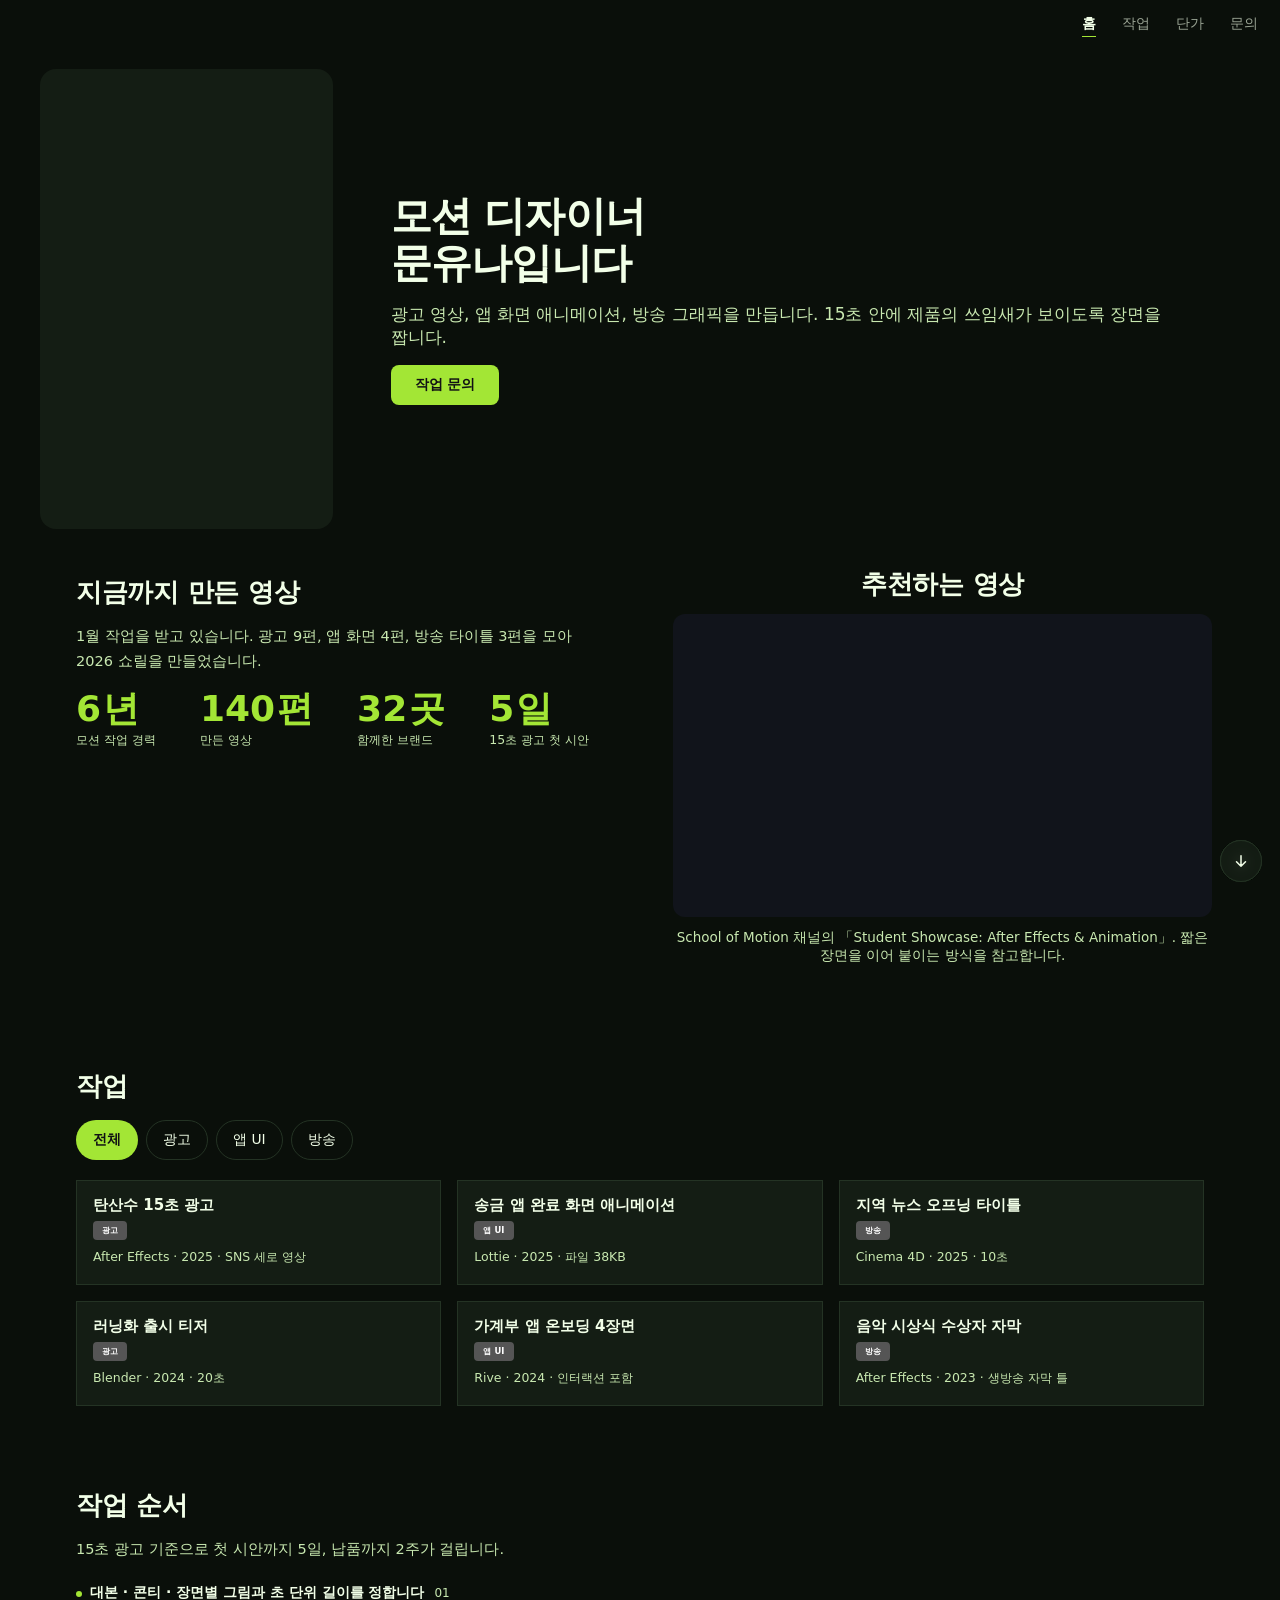
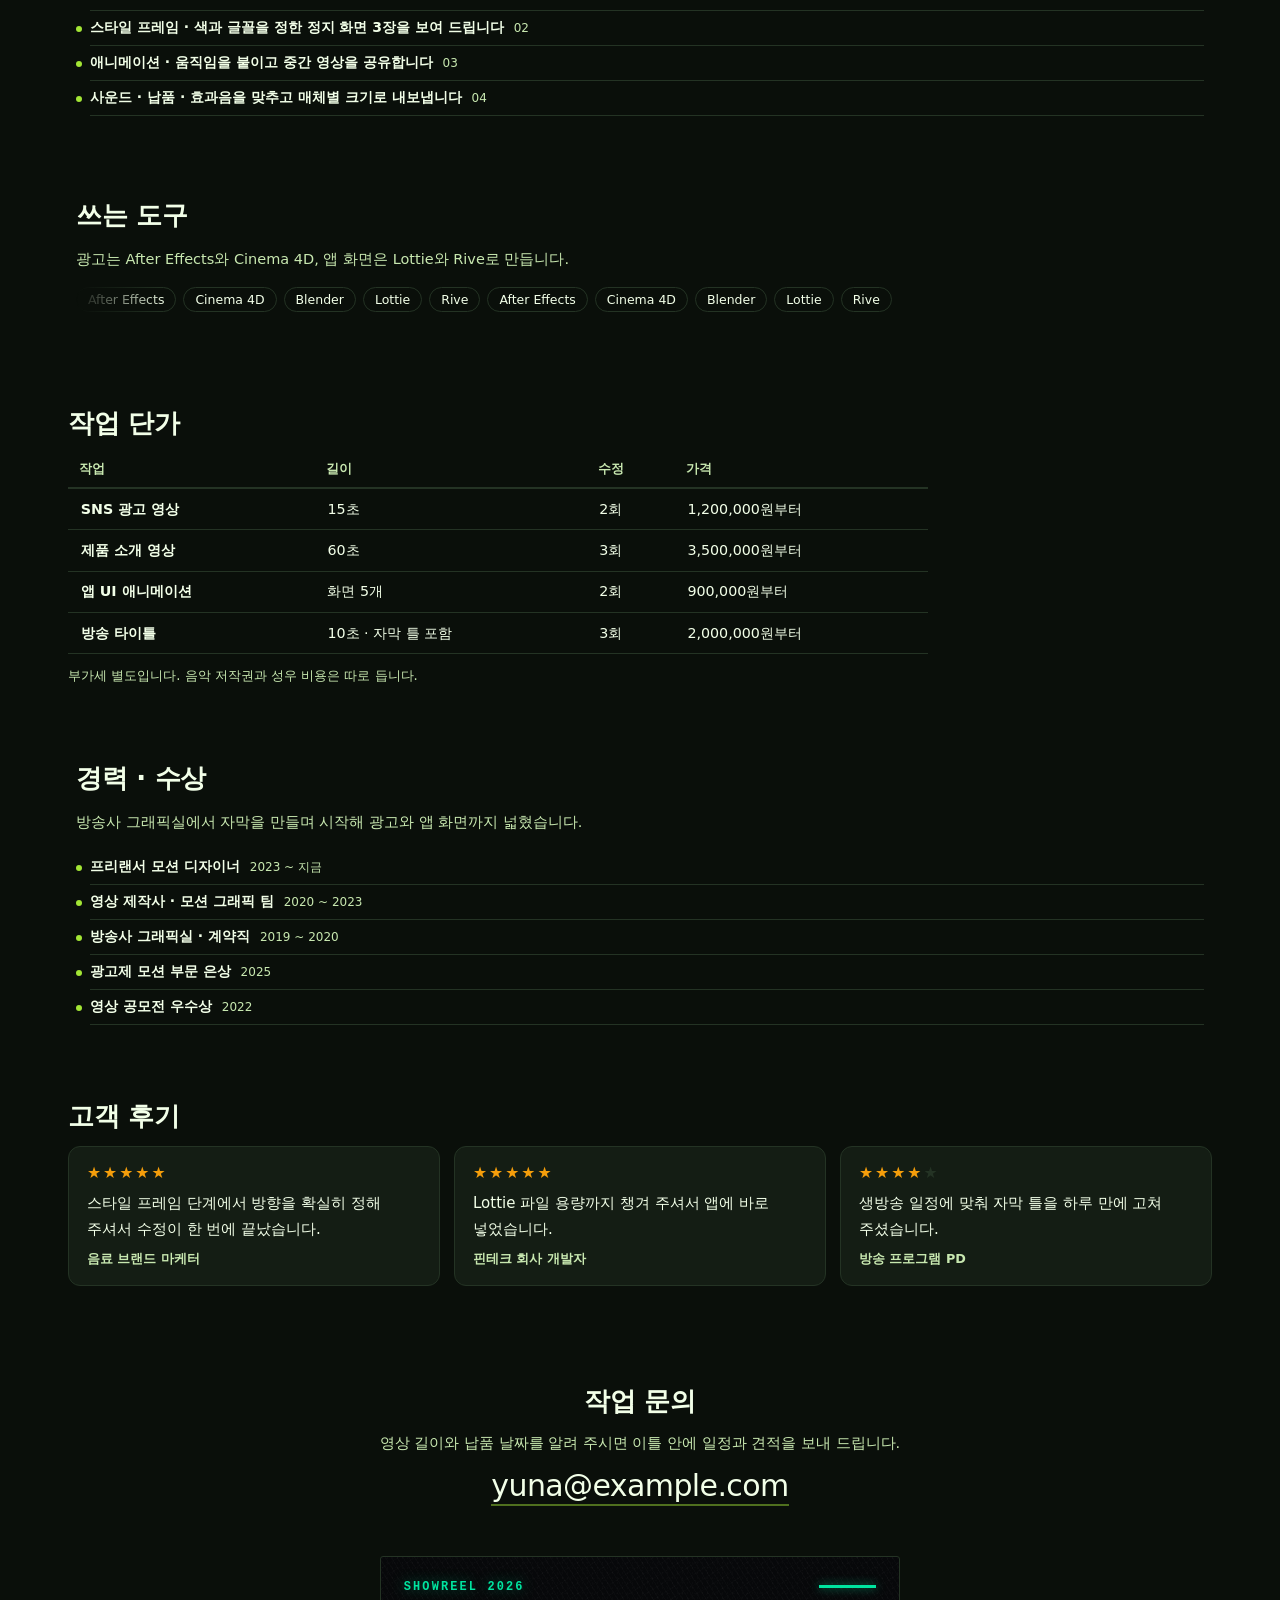
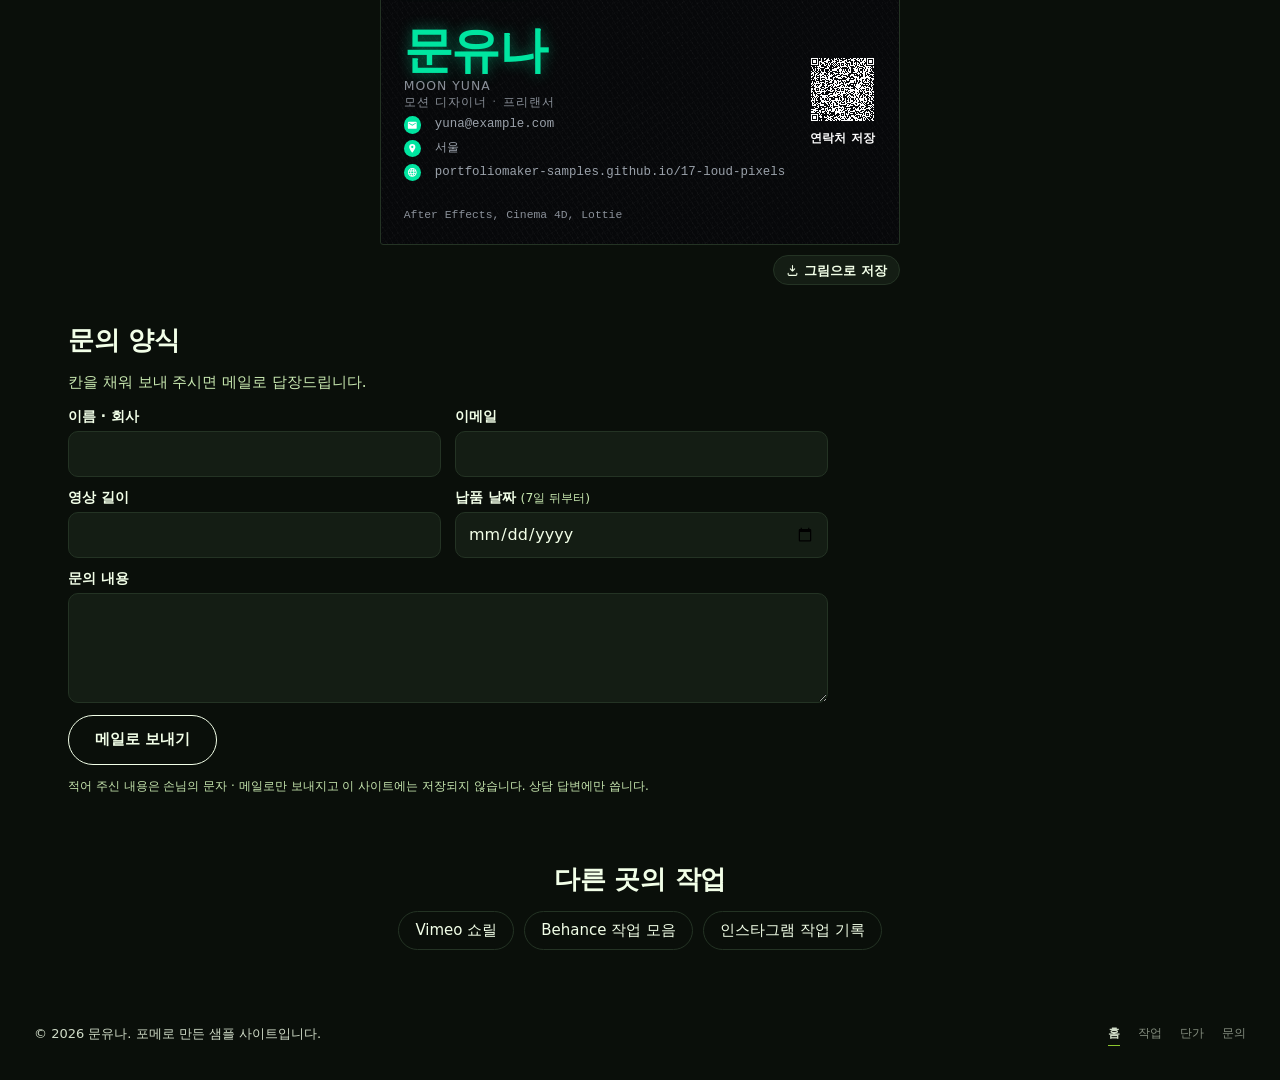
==== commit 251cb2d5: "샘플 17 다시: 첫 화면+두 칸 틀(숫자와 영상 나란히), 흐릿함 글자, 끌려오는 단추, 제목 밀려 올라오기" ====
--- a/index.html
+++ b/index.html
@@ -16,7 +16,7 @@
   <style>html{scroll-behavior:smooth}.wf-pg{display:block}html,body{background:#0a0f0a}.wf-headbar{position:sticky;top:0;z-index:60;min-height:0!important;padding-top:0!important;padding-bottom:0!important}.wf-headbar--still{position:static}.wf-footbar{min-height:0!important;padding-top:0!important}.wf-headbar .wf__region{position:static!important;align-self:stretch!important;width:100%}.wf-headbar--side{position:fixed;top:10px;bottom:10px;left:10px;width:240px;padding:0!important;overflow:auto}.wf-headbar--side .wf__region{height:100%}@media (max-width:760px){.wf-headbar--side{position:static;top:auto;bottom:auto;left:auto;width:auto;overflow:visible;margin:10px 10px 0}.wf-headbar--side .wf__region{height:auto}}.wf-pg{scroll-margin-top:70px}</style>
 </head>
 <body>
-  <div class="wf-page wf-headbar" style="font-family:'PBCustom', -apple-system, 'Segoe UI', 'Malgun Gothic', 'Apple SD Gothic Neo', 'Noto Sans KR', system-ui, sans-serif;background:#0a0f0a;--wf-bg:#0a0f0a;--wf-text:#f2ffe8;color:#f2ffe8;--wf-surface:#141d14;--wf-line:#243324;--wf-muted:#c8e8b0;--wf-accent:#a3e635;--wf-on-accent:#111114;--wf-max:1200px;padding:10px 10px;--fx-dot-color:#a3e635;--fx-star-color:#ffffff;--fx-char-color:#f2ffe8;--enter-at:2%;gap:10px"><nav class="wf__region is-sticky" data-enter="up" style="grid-column:1;grid-row:1;min-height:0px;border-radius:0px;border-width:0px;padding:min(12px, 6vw)">
+  <div class="wf-page wf-headbar" style="font-family:'PBCustom', -apple-system, 'Segoe UI', 'Malgun Gothic', 'Apple SD Gothic Neo', 'Noto Sans KR', system-ui, sans-serif;background:#0a0f0a;--wf-bg:#0a0f0a;--wf-text:#f2ffe8;color:#f2ffe8;--wf-surface:#141d14;--wf-line:#243324;--wf-muted:#c8e8b0;--wf-accent:#a3e635;--wf-on-accent:#111114;--wf-max:1200px;padding:10px 10px;--fx-dot-color:#a3e635;--fx-star-color:#ffffff;--fx-char-color:#f2ffe8;--enter-at:2%;gap:10px"><nav class="wf__region is-sticky" data-enter="up" style="grid-column:1 / -1;grid-row:1;min-height:0px;border-radius:0px;border-width:0px;padding:min(12px, 6vw)">
       <div class="wf-bar" style="justify-content:end">
         <nav class="wf-nav" style="gap:26px">
         <a href="#pg-0" class="wf-nav__item is-current">홈</a>
@@ -29,14 +29,14 @@
     </nav></div>
   <section class="wf-pg" id="pg-0">
   <div class="wf-page is-rowmax wf-enter wf-enter--up wf-ix" style="font-family:'PBCustom', -apple-system, 'Segoe UI', 'Malgun Gothic', 'Apple SD Gothic Neo', 'Noto Sans KR', system-ui, sans-serif;background:#0a0f0a;--wf-bg:#0a0f0a;--wf-text:#f2ffe8;color:#f2ffe8;--wf-surface:#141d14;--wf-line:#243324;--wf-muted:#c8e8b0;--wf-accent:#a3e635;--wf-on-accent:#111114;--wf-max:1200px;padding:10px 10px;--fx-dot-color:#a3e635;--fx-star-color:#ffffff;--fx-char-color:#f2ffe8;--enter-at:2%;gap:10px">
-    <div class="wf" style="grid-template-columns:minmax(0, 1fr);grid-template-rows:auto;gap:10px">
+    <div class="wf" style="grid-template-columns:minmax(0, 1fr) minmax(0, 1fr);grid-template-rows:auto;gap:10px">
     
     </div>
     <div class="wf wf--row" style="grid-template-columns:repeat(24, minmax(0, 1fr));gap:10px">
       <div class="wf__region" data-enter="left" style="grid-column:1 / span 6;min-height:0px;border-radius:0px;border-width:0px;padding:min(0px, 6vw)">
       <div class="wf-3d fx-model" style="height:min(460px, 62vh)" data-fx-src="./assets/files/knot.glb" data-fx-environment-image="./assets/files/01-studio-nocturne.hdr" data-fx-alt="천천히 회전하는 매듭 모양 3D 모델" data-fx-camera-controls="true" data-fx-auto-rotate="true" data-fx-disable-zoom="true" data-fx-disable-pan="true" data-fx-exposure="1.9" data-fx-shadow-intensity="0.5" data-fx-shadow-softness="1" data-fx-auto-rotate-delay="3000" data-fx-rotation-per-second="18deg" data-fx-autoplay="true" data-fx-animation-name="Idle" data-fx-interaction-prompt="none" data-fx-ar="false" data-fx-skybox="false" data-fx-follow="false" data-fx-follow-decay="80" data-fx-follow-yaw="28" data-fx-follow-pitch="10"></div>
     </div>
-      <section class="wf__region wf-tfx wf-tfx--up wf-tfx-on--title" data-enter="right" style="grid-column:7 / span 18;min-height:0px;border-radius:0px;border-width:0px;padding:min(48px, 6vw);--tfx-step:40ms;--tfx-delay:0ms">
+      <section class="wf__region wf-tfx wf-tfx--blur wf-tfx-on--title" data-enter="right" style="grid-column:7 / span 18;min-height:0px;border-radius:0px;border-width:0px;padding:min(48px, 6vw);--tfx-step:40ms;--tfx-delay:0ms" data-fx="magnetic mxLines" data-fx-magnetic-button-strength="0.35" data-fx-magnetic-button-radius="110" data-fx-magnetic-button-label-factor="0.5" data-fx-magnetic-button-scale="1.04" data-fx-magnetic-button-rotate="6" data-fx-magnetic-button-speed="11" data-fx-magnetic-button-glow="true">
       <div class="wf-hero" style="align-items:flex-start;text-align:left">
         
         <h1 class="wf-hero__title" style="font-size:clamp(1.9em, 8.5vw, calc(0.85 * 3.2em))">모션 디자이너<br />문유나입니다</h1>
@@ -45,8 +45,8 @@
       </div>
     </section>
     </div>
-    <div class="wf" style="grid-template-columns:minmax(0, 1fr);grid-template-rows:auto auto auto;gap:10px">
-    <section class="wf__region" id="지금까지-만든-영상" data-enter="up" style="grid-column:1;grid-row:1;min-height:0px;border-radius:0px;border-width:0px;padding:min(36px, 6vw)">
+    <div class="wf" style="grid-template-columns:minmax(0, 1fr) minmax(0, 1fr);grid-template-rows:1fr auto;gap:10px">
+    <section class="wf__region" id="지금까지-만든-영상" data-enter="left" style="grid-column:1;grid-row:1;min-height:0px;border-radius:0px;border-width:0px;padding:min(36px, 6vw)">
       <div class="wf-sec" style="align-items:flex-start">
         <h2 class="wf-sec__title">지금까지 만든 영상</h2>
         <div class="wf-sec__cols" style="grid-template-columns:repeat(1, minmax(0, 1fr))">
@@ -55,7 +55,7 @@
         <div class="wf-stats"><div class="wf-stat"><b class="wf-stat__num"><i class="wf-stat__count" style="--wf-n-to:6" aria-hidden="true"></i><span class="wf-stat__plain" aria-hidden="true">6</span><span class="wf-stat__suffix" aria-hidden="true">년</span><span class="wf-sr">6년</span></b><span class="wf-stat__label">모션 작업 경력</span></div><div class="wf-stat"><b class="wf-stat__num"><i class="wf-stat__count" style="--wf-n-to:140" aria-hidden="true"></i><span class="wf-stat__plain" aria-hidden="true">140</span><span class="wf-stat__suffix" aria-hidden="true">편</span><span class="wf-sr">140편</span></b><span class="wf-stat__label">만든 영상</span></div><div class="wf-stat"><b class="wf-stat__num"><i class="wf-stat__count" style="--wf-n-to:32" aria-hidden="true"></i><span class="wf-stat__plain" aria-hidden="true">32</span><span class="wf-stat__suffix" aria-hidden="true">곳</span><span class="wf-sr">32곳</span></b><span class="wf-stat__label">함께한 브랜드</span></div><div class="wf-stat"><b class="wf-stat__num"><i class="wf-stat__count" style="--wf-n-to:5" aria-hidden="true"></i><span class="wf-stat__plain" aria-hidden="true">5</span><span class="wf-stat__suffix" aria-hidden="true">일</span><span class="wf-sr">5일</span></b><span class="wf-stat__label">15초 광고 첫 시안</span></div></div>
       </div>
     </section>
-    <section class="wf__region" id="추천하는-영상" data-enter="up" style="grid-column:1;grid-row:2;min-height:0px;border-radius:0px;border-width:0px;padding:min(28px, 6vw)">
+    <section class="wf__region" id="추천하는-영상" data-enter="right" style="grid-column:2;grid-row:1;min-height:0px;border-radius:0px;border-width:0px;padding:min(28px, 6vw)">
       <div class="wf-video" style="align-items:center;text-align:center">
         <h2 class="wf-sec__title">추천하는 영상</h2>
         
@@ -269,7 +269,7 @@
     <a class="wf-down" href="#contact" aria-label="아래로 이동"><svg width="18" height="18" viewBox="0 0 24 24" fill="none" stroke="currentColor" stroke-width="2" stroke-linecap="round" stroke-linejoin="round"><path d="M12 5v14M6 13l6 6 6-6"/></svg></a>
   </div>
   </section>
-  <div class="wf-page wf-footbar" style="font-family:'PBCustom', -apple-system, 'Segoe UI', 'Malgun Gothic', 'Apple SD Gothic Neo', 'Noto Sans KR', system-ui, sans-serif;background:#0a0f0a;--wf-bg:#0a0f0a;--wf-text:#f2ffe8;color:#f2ffe8;--wf-surface:#141d14;--wf-line:#243324;--wf-muted:#c8e8b0;--wf-accent:#a3e635;--wf-on-accent:#111114;--wf-max:1200px;padding:10px 10px;--fx-dot-color:#a3e635;--fx-star-color:#ffffff;--fx-char-color:#f2ffe8;--enter-at:2%;gap:10px"><div class="wf"><div class="wf__region" data-enter="up" style="grid-column:1;grid-row:3;min-height:0px;border-radius:0px;border-width:0px;padding:min(24px, 6vw)"><footer class="wf-bar wf-bar--foot" style="justify-content:space-between">
+  <div class="wf-page wf-footbar" style="font-family:'PBCustom', -apple-system, 'Segoe UI', 'Malgun Gothic', 'Apple SD Gothic Neo', 'Noto Sans KR', system-ui, sans-serif;background:#0a0f0a;--wf-bg:#0a0f0a;--wf-text:#f2ffe8;color:#f2ffe8;--wf-surface:#141d14;--wf-line:#243324;--wf-muted:#c8e8b0;--wf-accent:#a3e635;--wf-on-accent:#111114;--wf-max:1200px;padding:10px 10px;--fx-dot-color:#a3e635;--fx-star-color:#ffffff;--fx-char-color:#f2ffe8;--enter-at:2%;gap:10px"><div class="wf"><div class="wf__region" data-enter="up" style="grid-column:1 / -1;grid-row:2;min-height:0px;border-radius:0px;border-width:0px;padding:min(24px, 6vw)"><footer class="wf-bar wf-bar--foot" style="justify-content:space-between">
         <span class="wf-foot__text">© <span data-year="2026">2026</span><script>(function(e){e=document.currentScript.previousElementSibling;var y=new Date().getFullYear();if(y>+e.getAttribute('data-year'))e.textContent=y;})();</script> 문유나. 포메로 만든 샘플 사이트입니다.</span>
         <nav class="wf-nav" style="gap:18px">
         <a href="#pg-0" class="wf-nav__item is-current">홈</a>
--- a/assets/site.css
+++ b/assets/site.css
@@ -951,6 +951,128 @@
 
 /* ── 효과 팩 스타일 ── */
 /**
+ * magnetic-button / style.css
+ * _core/core.css 를 먼저 불러오세요.
+ */
+
+/* ================================================================== *
+ * 1. 기능부 (필수)
+ * ================================================================== */
+
+.fx-magnetic-button {
+  position: relative;
+  transform-style: preserve-3d;
+
+  transform:
+    perspective(600px)
+    translate3d(var(--fx-mag-x, 0px), var(--fx-mag-y, 0px), 0)
+    rotateX(var(--fx-mag-rx, 0deg))
+    rotateY(var(--fx-mag-ry, 0deg))
+    scale(var(--fx-mag-scale, 1));
+
+  /* 글로우가 버튼 밖으로 새어나가지 않게 */
+  overflow: hidden;
+  isolation: isolate;
+}
+
+.fx-magnetic-button[data-fx-magnetic='1'] {
+  will-change: transform;
+}
+
+/*
+ * 라벨은 버튼보다 labelFactor 배만큼 "더" 움직입니다.
+ * 이 미세한 어긋남이 버튼에 두께가 있다는 착각을 만듭니다.
+ * labelFactor를 음수로 주면 라벨이 반대로 밀려 유리 안에 갇힌 느낌이 납니다.
+ */
+.fx-magnetic-button [data-fx-label] {
+  position: relative;
+  z-index: 1;
+  display: inline-block;
+  transform: translate3d(
+    calc(var(--fx-mag-x, 0px) * var(--fx-mag-lf, 0.5)),
+    calc(var(--fx-mag-y, 0px) * var(--fx-mag-lf, 0.5)),
+    0
+  );
+  will-change: transform;
+}
+
+/* 커서를 따라다니는 빛 번짐 */
+.fx-magnetic-button__glow {
+  position: absolute;
+  inset: 0;
+  z-index: 0;
+  pointer-events: none;
+  border-radius: inherit;
+  opacity: var(--fx-mag-glow, 0);
+  background: radial-gradient(
+    circle at var(--fx-mag-px, 50%) var(--fx-mag-py, 50%),
+    var(--fx-glare) 0%,
+    transparent 55%
+  );
+}
+
+/* 꺼졌을 때 */
+.fx-magnetic-button.fx-inert [data-fx-label] {
+  transform: none;
+}
+.fx-magnetic-button.fx-inert .fx-magnetic-button__glow {
+  display: none;
+}
+
+/* ================================================================== *
+ * 2. 선택 사항 — 기본 버튼 스킨
+ * ================================================================== */
+
+.fx-btn {
+  display: inline-flex;
+  align-items: center;
+  justify-content: center;
+  gap: 8px;
+
+  padding: 14px 28px;
+  border: 0;
+  border-radius: 999px;
+
+  font: inherit;
+  font-size: 0.9375rem;
+  font-weight: 650;
+  letter-spacing: -0.005em;
+  line-height: 1;
+  text-decoration: none;
+  white-space: nowrap;
+
+  color: #fff;
+  background: var(--fx-accent);
+  cursor: pointer;
+
+  box-shadow: 0 8px 22px -10px color-mix(in srgb, var(--fx-accent) 80%, #000);
+  transition: box-shadow var(--fx-duration-fast) var(--fx-ease),
+              background-color var(--fx-duration-fast) var(--fx-ease);
+}
+
+.fx-btn[data-fx-magnetic='1'] {
+  box-shadow: 0 16px 34px -12px color-mix(in srgb, var(--fx-accent) 85%, #000);
+}
+
+.fx-btn:active {
+  /* 누를 때는 자석 이동 위에 살짝 눌리는 느낌만 얹습니다 */
+  filter: brightness(0.94);
+}
+
+/* 보조 스타일(외곽선) */
+.fx-btn--ghost {
+  color: var(--fx-text);
+  background: transparent;
+  box-shadow: inset 0 0 0 1px var(--fx-border);
+}
+
+.fx-btn--ghost[data-fx-magnetic='1'] {
+  box-shadow: inset 0 0 0 1px color-mix(in srgb, var(--fx-accent) 60%, transparent),
+              0 14px 30px -16px rgba(0, 0, 0, 0.5);
+}
+
+
+/**
  * model-showcase / style.css
  * _core/core.css 를 먼저 불러오세요.
  */
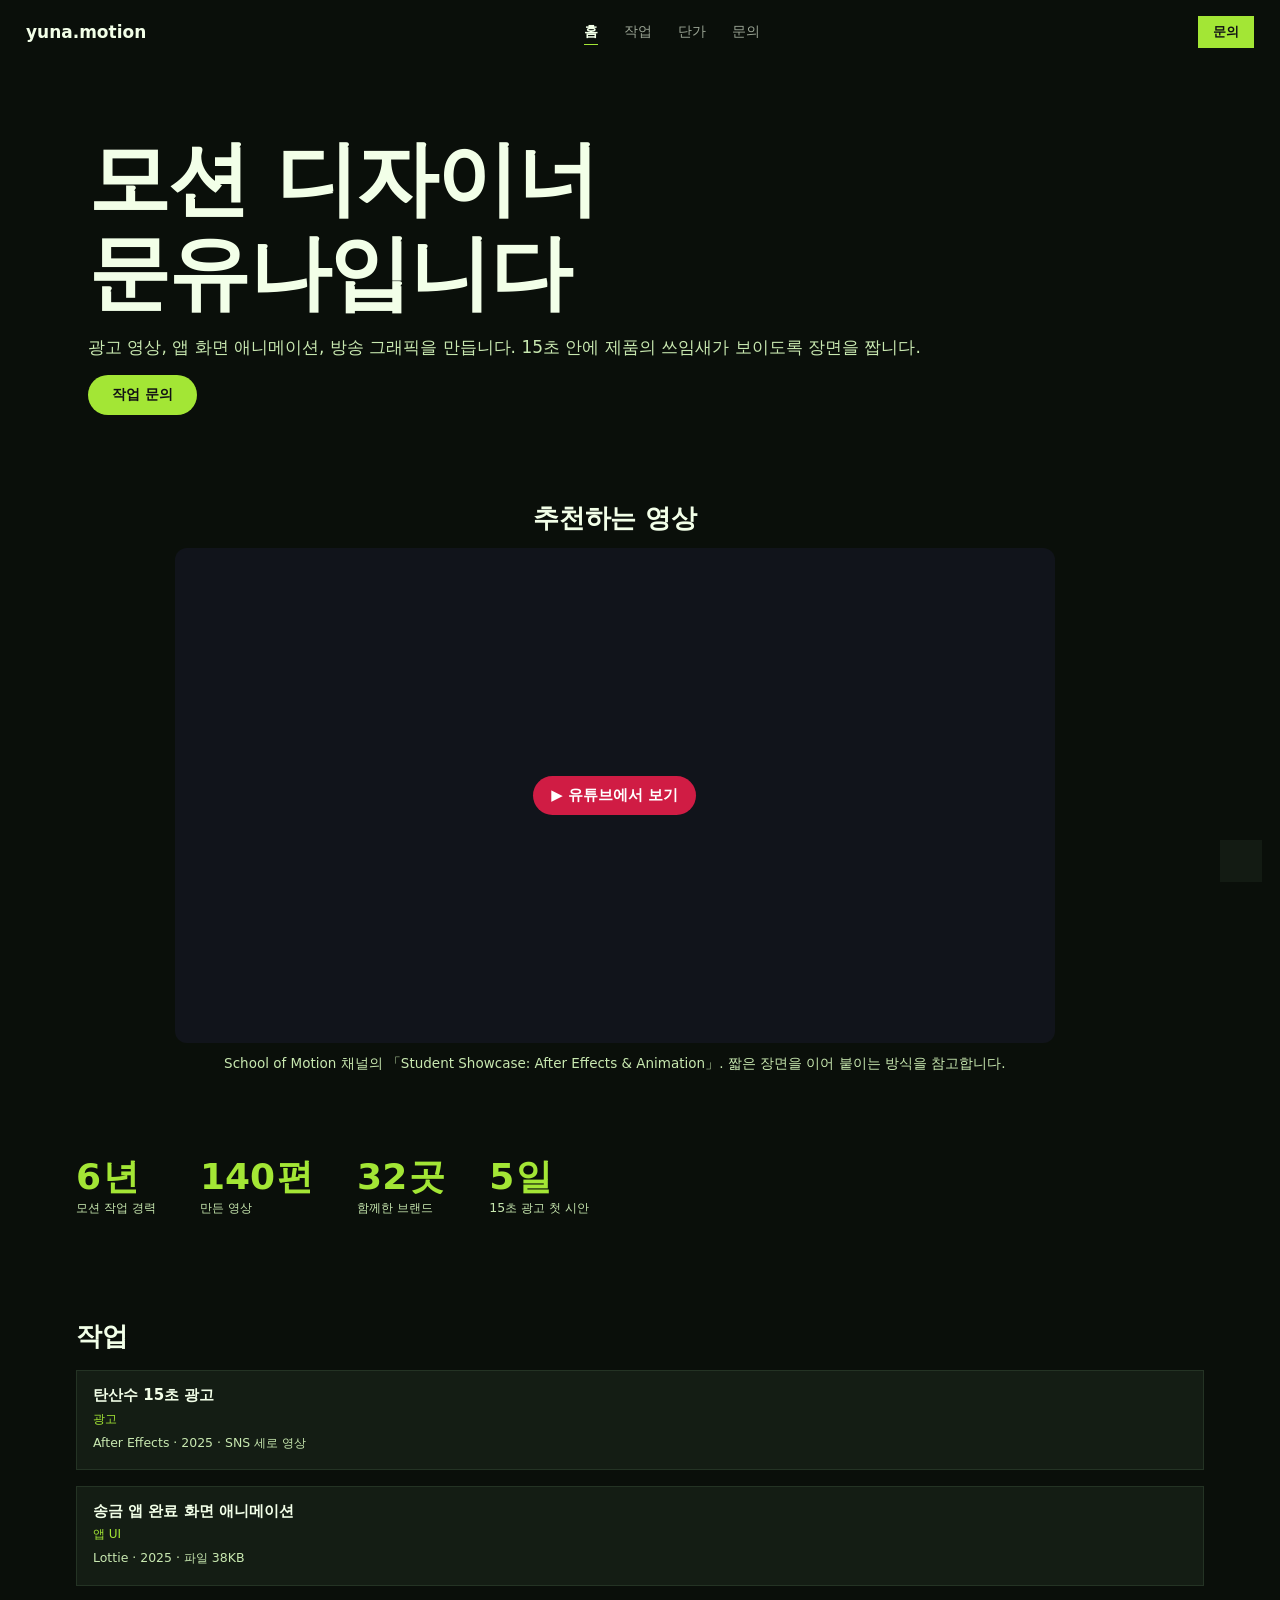
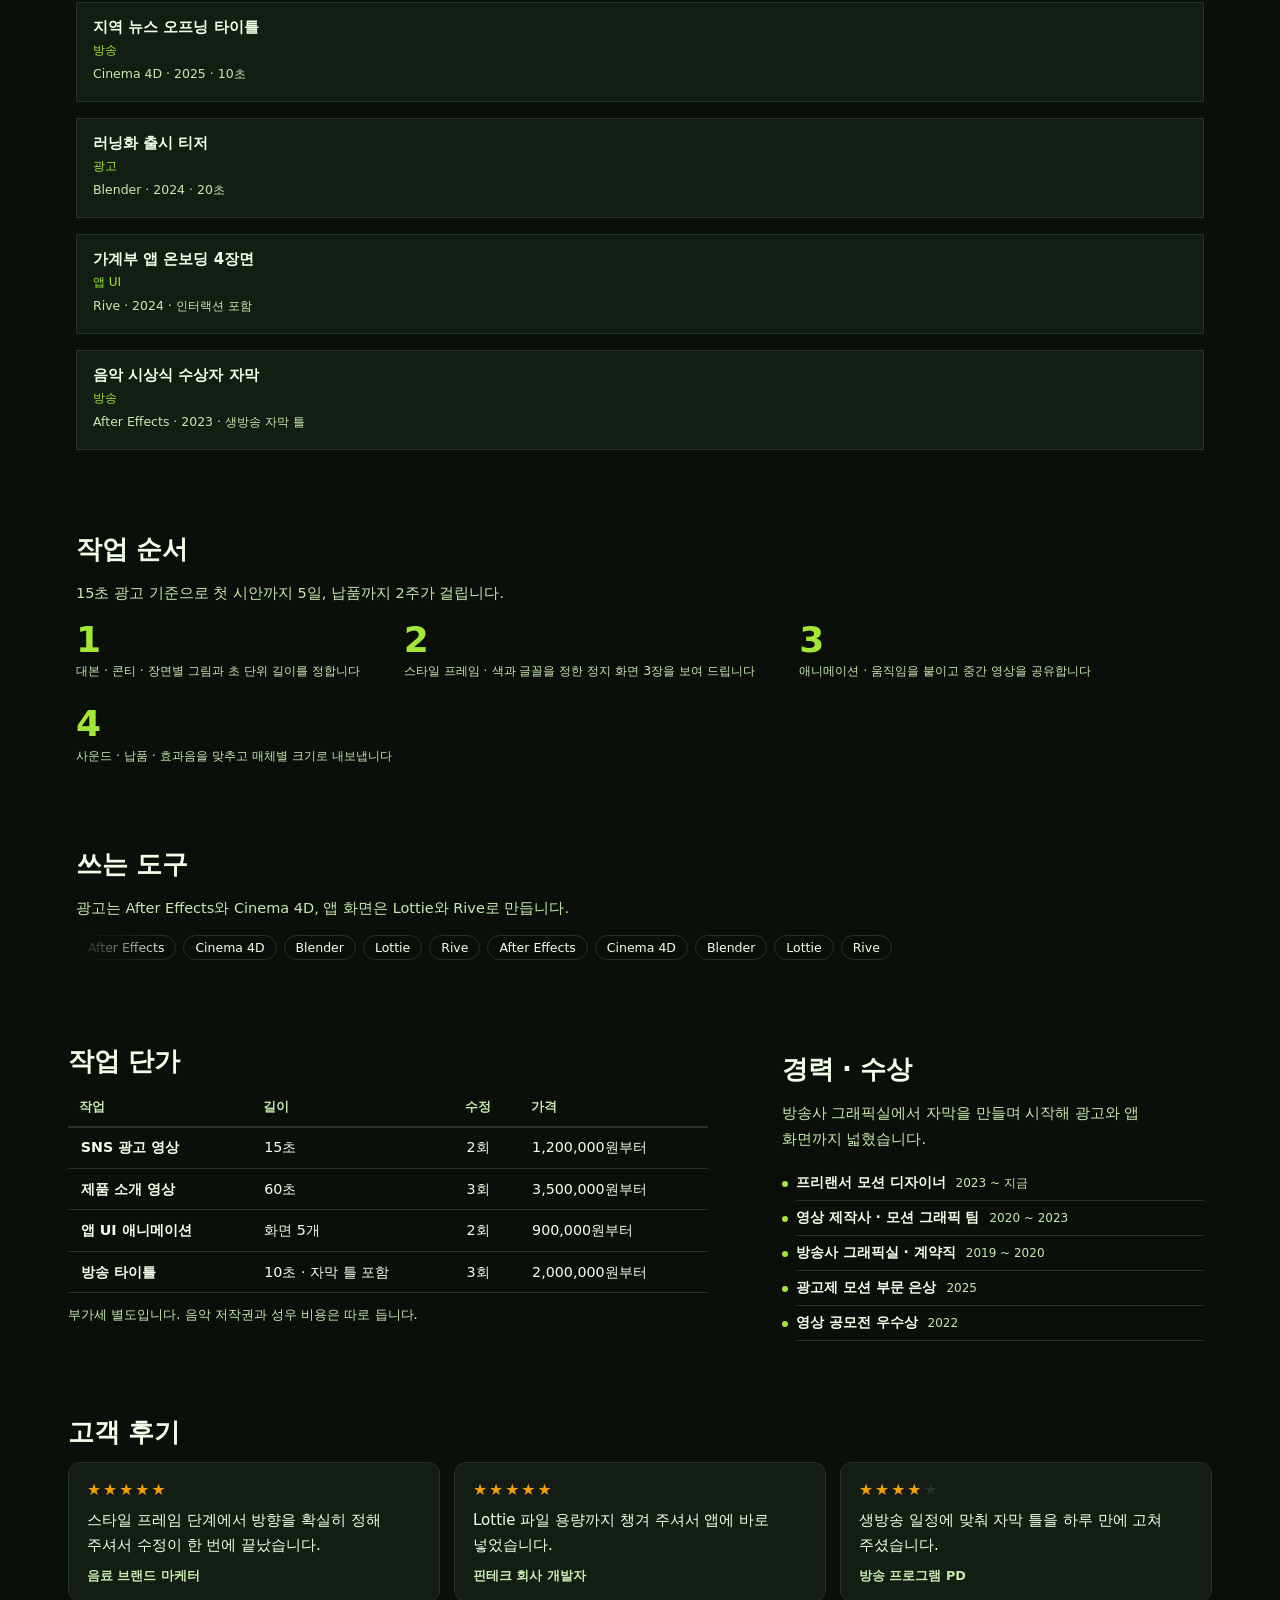
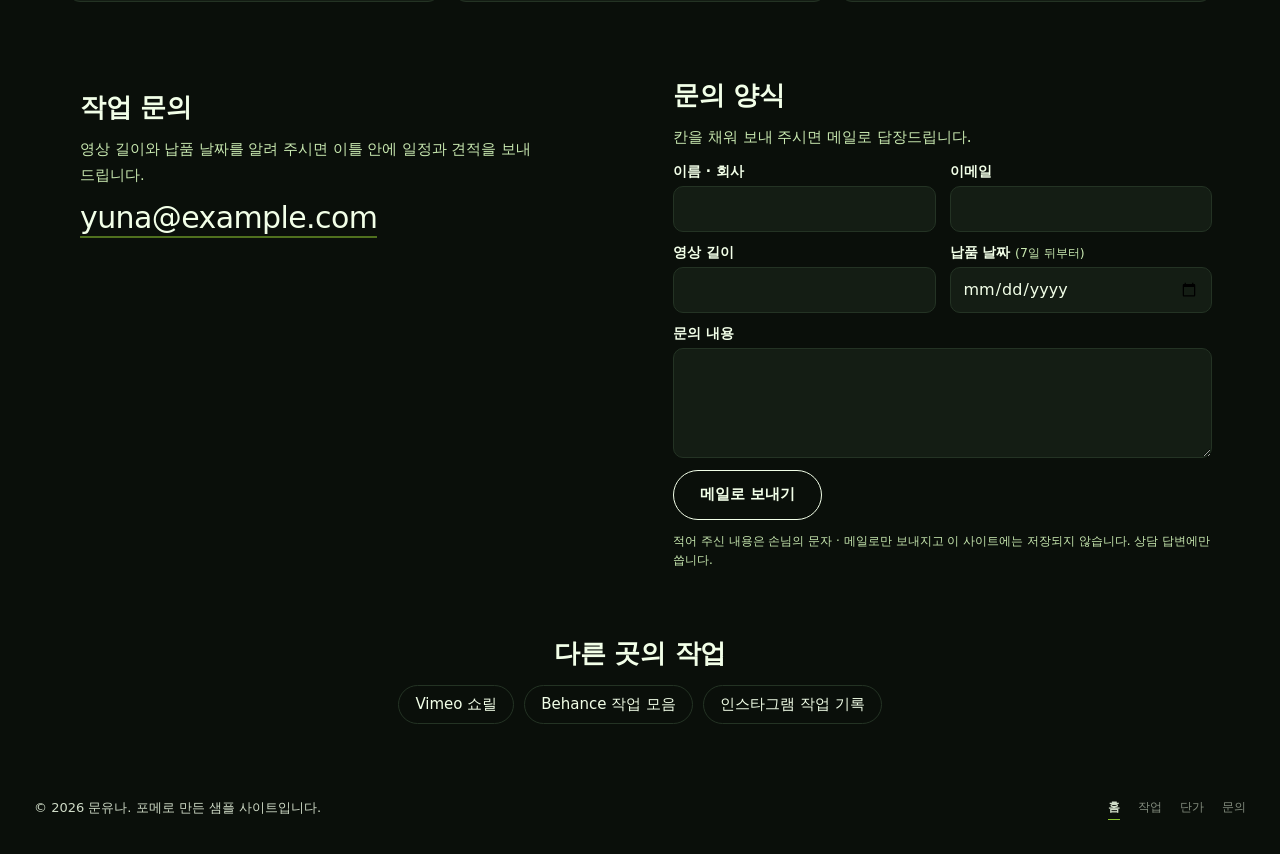
==== commit e7ce0630: "시안에 맞춰: 메뉴+문의 단추, 넓은 첫 화면, 쇼릴 영상 한 줄, 숫자 4칸, 작업 목록, 작업 순서 큰 숫자, 단가표+경력, 연락처+문의 양식" ====
--- a/index.html
+++ b/index.html
@@ -13,59 +13,58 @@
   <link rel="icon" href="data:image/svg+xml,%3Csvg%20xmlns%3D%22http%3A%2F%2Fwww.w3.org%2F2000%2Fsvg%22%20viewBox%3D%220%200%2064%2064%22%3E%3Crect%20width%3D%2264%22%20height%3D%2264%22%20rx%3D%2214%22%20fill%3D%22%234f6bff%22%2F%3E%3Ctext%20x%3D%2232%22%20y%3D%2234%22%20text-anchor%3D%22middle%22%20dominant-baseline%3D%22central%22%20font-family%3D%22system-ui%2Csans-serif%22%20font-size%3D%2240%22%20font-weight%3D%22700%22%20fill%3D%22%23fff%22%3E%EC%9C%A0%3C%2Ftext%3E%3C%2Fsvg%3E" />
   <link rel="stylesheet" href="./assets/site.css" />
   <style>@view-transition { navigation: auto; }</style>
-  <style>html{scroll-behavior:smooth}.wf-pg{display:block}html,body{background:#0a0f0a}.wf-headbar{position:sticky;top:0;z-index:60;min-height:0!important;padding-top:0!important;padding-bottom:0!important}.wf-headbar--still{position:static}.wf-footbar{min-height:0!important;padding-top:0!important}.wf-headbar .wf__region{position:static!important;align-self:stretch!important;width:100%}.wf-headbar--side{position:fixed;top:10px;bottom:10px;left:10px;width:240px;padding:0!important;overflow:auto}.wf-headbar--side .wf__region{height:100%}@media (max-width:760px){.wf-headbar--side{position:static;top:auto;bottom:auto;left:auto;width:auto;overflow:visible;margin:10px 10px 0}.wf-headbar--side .wf__region{height:auto}}.wf-pg{scroll-margin-top:70px}</style>
+  <style>html{scroll-behavior:smooth}.wf-pg{display:block}html,body{background:#0a0f0a}.wf-headbar{position:sticky;top:0;z-index:60;min-height:0!important;padding-top:0!important;padding-bottom:0!important}.wf-headbar--still{position:static}.wf-footbar{min-height:0!important;padding-top:0!important}.wf-headbar .wf__region{position:static!important;align-self:stretch!important;width:100%}.wf-headbar--side{position:fixed;top:10px;bottom:10px;left:10px;width:240px;padding:0!important;overflow:auto}.wf-headbar--side .wf__region{height:100%}@media (max-width:760px){.wf-headbar--side{position:static;top:auto;bottom:auto;left:auto;width:auto;overflow:visible;margin:10px 10px 0}.wf-headbar--side .wf__region{height:auto}}.wf-pg{scroll-margin-top:70px}.wf-pg>.wf-page{min-height:0}</style>
 </head>
 <body>
-  <div class="wf-page wf-headbar" style="font-family:'PBCustom', -apple-system, 'Segoe UI', 'Malgun Gothic', 'Apple SD Gothic Neo', 'Noto Sans KR', system-ui, sans-serif;background:#0a0f0a;--wf-bg:#0a0f0a;--wf-text:#f2ffe8;color:#f2ffe8;--wf-surface:#141d14;--wf-line:#243324;--wf-muted:#c8e8b0;--wf-accent:#a3e635;--wf-on-accent:#111114;--wf-max:1200px;padding:10px 10px;--fx-dot-color:#a3e635;--fx-star-color:#ffffff;--fx-char-color:#f2ffe8;--enter-at:2%;gap:10px"><nav class="wf__region is-sticky" data-enter="up" style="grid-column:1 / -1;grid-row:1;min-height:0px;border-radius:0px;border-width:0px;padding:min(12px, 6vw)">
-      <div class="wf-bar" style="justify-content:end">
-        <nav class="wf-nav" style="gap:26px">
+  <div class="wf-page wf-headbar" style="font-family:'PBCustom', -apple-system, 'Segoe UI', 'Malgun Gothic', 'Apple SD Gothic Neo', 'Noto Sans KR', system-ui, sans-serif;background:#0a0f0a;--wf-bg:#0a0f0a;--wf-text:#f2ffe8;color:#f2ffe8;--wf-surface:#141d14;--wf-line:#243324;--wf-muted:#c8e8b0;--wf-accent:#a3e635;--wf-on-accent:#111114;--wf-max:1200px;padding:10px 10px;--fx-dot-color:#a3e635;--fx-star-color:#ffffff;--fx-char-color:#f2ffe8;--enter-at:2%;gap:10px"><header class="wf__region is-sticky has-divider" data-enter="up" style="grid-column:1 / span 24;grid-row:1;min-height:0px;border-radius:0px;border-width:0px;padding:min(16px, 6vw)">
+      <div class="wf-bar" style="justify-content:space-between">
+        <span class="wf-bar__logo">yuna.motion</span>
+        <nav class="wf-nav">
         <a href="#pg-0" class="wf-nav__item is-current">홈</a>
         <a href="#pg-1" class="wf-nav__item">작업</a>
         <a href="#pg-2" class="wf-nav__item">단가</a>
         <a href="#pg-3" class="wf-nav__item">문의</a>
       </nav>
-        
-      </div>
-    </nav></div>
+        <a class="wf-btn wf-btn--sm" href="#inquiry">문의</a>
+        
+      </div>
+    </header></div>
   <section class="wf-pg" id="pg-0">
   <div class="wf-page is-rowmax wf-enter wf-enter--up wf-ix" style="font-family:'PBCustom', -apple-system, 'Segoe UI', 'Malgun Gothic', 'Apple SD Gothic Neo', 'Noto Sans KR', system-ui, sans-serif;background:#0a0f0a;--wf-bg:#0a0f0a;--wf-text:#f2ffe8;color:#f2ffe8;--wf-surface:#141d14;--wf-line:#243324;--wf-muted:#c8e8b0;--wf-accent:#a3e635;--wf-on-accent:#111114;--wf-max:1200px;padding:10px 10px;--fx-dot-color:#a3e635;--fx-star-color:#ffffff;--fx-char-color:#f2ffe8;--enter-at:2%;gap:10px">
-    <div class="wf" style="grid-template-columns:minmax(0, 1fr) minmax(0, 1fr);grid-template-rows:auto;gap:10px">
+    <div class="wf" style="grid-template-columns:minmax(0, 1fr) minmax(0, 1fr) minmax(0, 1fr) minmax(0, 1fr) minmax(0, 1fr) minmax(0, 1fr) minmax(0, 1fr) minmax(0, 1fr) minmax(0, 1fr) minmax(0, 1fr) minmax(0, 1fr) minmax(0, 1fr) minmax(0, 1fr) minmax(0, 1fr) minmax(0, 1fr) minmax(0, 1fr) minmax(0, 1fr) minmax(0, 1fr) minmax(0, 1fr) minmax(0, 1fr) minmax(0, 1fr) minmax(0, 1fr) minmax(0, 1fr) minmax(0, 1fr);grid-template-rows:auto;gap:10px">
     
     </div>
-    <div class="wf wf--row" style="grid-template-columns:repeat(24, minmax(0, 1fr));gap:10px">
-      <div class="wf__region" data-enter="left" style="grid-column:1 / span 6;min-height:0px;border-radius:0px;border-width:0px;padding:min(0px, 6vw)">
-      <div class="wf-3d fx-model" style="height:min(460px, 62vh)" data-fx-src="./assets/files/knot.glb" data-fx-environment-image="./assets/files/01-studio-nocturne.hdr" data-fx-alt="천천히 회전하는 매듭 모양 3D 모델" data-fx-camera-controls="true" data-fx-auto-rotate="true" data-fx-disable-zoom="true" data-fx-disable-pan="true" data-fx-exposure="1.9" data-fx-shadow-intensity="0.5" data-fx-shadow-softness="1" data-fx-auto-rotate-delay="3000" data-fx-rotation-per-second="18deg" data-fx-autoplay="true" data-fx-animation-name="Idle" data-fx-interaction-prompt="none" data-fx-ar="false" data-fx-skybox="false" data-fx-follow="false" data-fx-follow-decay="80" data-fx-follow-yaw="28" data-fx-follow-pitch="10"></div>
-    </div>
-      <section class="wf__region wf-tfx wf-tfx--blur wf-tfx-on--title" data-enter="right" style="grid-column:7 / span 18;min-height:0px;border-radius:0px;border-width:0px;padding:min(48px, 6vw);--tfx-step:40ms;--tfx-delay:0ms" data-fx="magnetic mxLines" data-fx-magnetic-button-strength="0.35" data-fx-magnetic-button-radius="110" data-fx-magnetic-button-label-factor="0.5" data-fx-magnetic-button-scale="1.04" data-fx-magnetic-button-rotate="6" data-fx-magnetic-button-speed="11" data-fx-magnetic-button-glow="true">
+    <div class="wf wf--row" style="grid-template-columns:repeat(12, minmax(0, 1fr));gap:10px">
+      <section class="wf__region" data-enter="up" style="grid-column:1 / span 12;min-height:0px;border-radius:0px;border-width:0px;padding:min(48px, 6vw)">
       <div class="wf-hero" style="align-items:flex-start;text-align:left">
         
-        <h1 class="wf-hero__title" style="font-size:clamp(1.9em, 8.5vw, calc(0.85 * 3.2em))">모션 디자이너<br />문유나입니다</h1>
+        <h1 class="wf-hero__title" style="font-size:clamp(1.9em, 8.5vw, calc(1.7 * 3.2em))">모션 디자이너<br />문유나입니다</h1>
         <p class="wf-hero__sub">광고 영상, 앱 화면 애니메이션, 방송 그래픽을 만듭니다. 15초 안에 제품의 쓰임새가 보이도록 장면을 짭니다.</p>
-        <a class="wf-btn" style="border-radius:8px" href="#inquiry">작업 문의</a>
-      </div>
-    </section>
-    </div>
-    <div class="wf" style="grid-template-columns:minmax(0, 1fr) minmax(0, 1fr);grid-template-rows:1fr auto;gap:10px">
-    <section class="wf__region" id="지금까지-만든-영상" data-enter="left" style="grid-column:1;grid-row:1;min-height:0px;border-radius:0px;border-width:0px;padding:min(36px, 6vw)">
-      <div class="wf-sec" style="align-items:flex-start">
-        <h2 class="wf-sec__title">지금까지 만든 영상</h2>
-        <div class="wf-sec__cols" style="grid-template-columns:repeat(1, minmax(0, 1fr))">
-          <p class="wf-sec__body">1월 작업을 받고 있습니다. 광고 9편, 앱 화면 4편, 방송 타이틀 3편을 모아 2026 쇼릴을 만들었습니다.</p>
-        </div>
-        <div class="wf-stats"><div class="wf-stat"><b class="wf-stat__num"><i class="wf-stat__count" style="--wf-n-to:6" aria-hidden="true"></i><span class="wf-stat__plain" aria-hidden="true">6</span><span class="wf-stat__suffix" aria-hidden="true">년</span><span class="wf-sr">6년</span></b><span class="wf-stat__label">모션 작업 경력</span></div><div class="wf-stat"><b class="wf-stat__num"><i class="wf-stat__count" style="--wf-n-to:140" aria-hidden="true"></i><span class="wf-stat__plain" aria-hidden="true">140</span><span class="wf-stat__suffix" aria-hidden="true">편</span><span class="wf-sr">140편</span></b><span class="wf-stat__label">만든 영상</span></div><div class="wf-stat"><b class="wf-stat__num"><i class="wf-stat__count" style="--wf-n-to:32" aria-hidden="true"></i><span class="wf-stat__plain" aria-hidden="true">32</span><span class="wf-stat__suffix" aria-hidden="true">곳</span><span class="wf-sr">32곳</span></b><span class="wf-stat__label">함께한 브랜드</span></div><div class="wf-stat"><b class="wf-stat__num"><i class="wf-stat__count" style="--wf-n-to:5" aria-hidden="true"></i><span class="wf-stat__plain" aria-hidden="true">5</span><span class="wf-stat__suffix" aria-hidden="true">일</span><span class="wf-sr">5일</span></b><span class="wf-stat__label">15초 광고 첫 시안</span></div></div>
-      </div>
-    </section>
-    <section class="wf__region" id="추천하는-영상" data-enter="right" style="grid-column:2;grid-row:1;min-height:0px;border-radius:0px;border-width:0px;padding:min(28px, 6vw)">
+        <a class="wf-btn" style="border-radius:40px" href="#inquiry">작업 문의</a>
+      </div>
+    </section>
+    </div>
+    <div class="wf" style="grid-template-columns:minmax(0, 1fr) minmax(0, 1fr) minmax(0, 1fr) minmax(0, 1fr) minmax(0, 1fr) minmax(0, 1fr) minmax(0, 1fr) minmax(0, 1fr) minmax(0, 1fr) minmax(0, 1fr) minmax(0, 1fr) minmax(0, 1fr) minmax(0, 1fr) minmax(0, 1fr) minmax(0, 1fr) minmax(0, 1fr) minmax(0, 1fr) minmax(0, 1fr) minmax(0, 1fr) minmax(0, 1fr) minmax(0, 1fr) minmax(0, 1fr) minmax(0, 1fr) minmax(0, 1fr);grid-template-rows:1fr auto;gap:10px">
+    <section class="wf__region" id="추천하는-영상" data-enter="up" style="grid-column:1 / span 23;grid-row:1;min-height:0px;border-radius:0px;border-width:0px;padding:min(28px, 6vw)">
       <div class="wf-video" style="align-items:center;text-align:center">
         <h2 class="wf-sec__title">추천하는 영상</h2>
-        
-        <iframe class="wf-video__frame" src="https://www.youtube-nocookie.com/embed/cCGHbILVq2Q" title="추천하는 영상" loading="lazy" allow="accelerometer; autoplay; clipboard-write; encrypted-media; gyroscope; picture-in-picture; web-share" referrerpolicy="strict-origin-when-cross-origin" allowfullscreen></iframe>
+        <a class="wf-video__frame wf-video__link" href="https://www.youtube.com/watch?v=cCGHbILVq2Q" target="_blank" rel="noopener noreferrer" style="background-image:url('https://i.ytimg.com/vi/cCGHbILVq2Q/hqdefault.jpg')"><span>▶ 유튜브에서 보기</span></a>
+        
         <p class="wf-video__cap">School of Motion 채널의 「Student Showcase: After Effects &amp; Animation」. 짧은 장면을 이어 붙이는 방식을 참고합니다.</p>
       </div>
     </section>
     
     </div>
-    <a class="wf-down" href="#%EC%A7%80%EA%B8%88%EA%B9%8C%EC%A7%80-%EB%A7%8C%EB%93%A0-%EC%98%81%EC%83%81" aria-label="아래로 이동"><svg width="18" height="18" viewBox="0 0 24 24" fill="none" stroke="currentColor" stroke-width="2" stroke-linecap="round" stroke-linejoin="round"><path d="M12 5v14M6 13l6 6 6-6"/></svg></a>
+    <div class="wf wf--row" style="grid-template-columns:repeat(1, minmax(0, 1fr));gap:10px">
+      <section class="wf__region" data-enter="up" style="min-height:0px;border-radius:0px;border-width:0px;padding:min(36px, 6vw)">
+      <div class="wf-sec" style="align-items:flex-start">
+        
+        
+        <div class="wf-stats"><div class="wf-stat"><b class="wf-stat__num"><i class="wf-stat__count" style="--wf-n-to:6" aria-hidden="true"></i><span class="wf-stat__plain" aria-hidden="true">6</span><span class="wf-stat__suffix" aria-hidden="true">년</span><span class="wf-sr">6년</span></b><span class="wf-stat__label">모션 작업 경력</span></div><div class="wf-stat"><b class="wf-stat__num"><i class="wf-stat__count" style="--wf-n-to:140" aria-hidden="true"></i><span class="wf-stat__plain" aria-hidden="true">140</span><span class="wf-stat__suffix" aria-hidden="true">편</span><span class="wf-sr">140편</span></b><span class="wf-stat__label">만든 영상</span></div><div class="wf-stat"><b class="wf-stat__num"><i class="wf-stat__count" style="--wf-n-to:32" aria-hidden="true"></i><span class="wf-stat__plain" aria-hidden="true">32</span><span class="wf-stat__suffix" aria-hidden="true">곳</span><span class="wf-sr">32곳</span></b><span class="wf-stat__label">함께한 브랜드</span></div><div class="wf-stat"><b class="wf-stat__num"><i class="wf-stat__count" style="--wf-n-to:5" aria-hidden="true"></i><span class="wf-stat__plain" aria-hidden="true">5</span><span class="wf-stat__suffix" aria-hidden="true">일</span><span class="wf-sr">5일</span></b><span class="wf-stat__label">15초 광고 첫 시안</span></div></div>
+      </div>
+    </section>
+    </div>
+    <a class="wf-down" href="#%EC%B6%94%EC%B2%9C%ED%95%98%EB%8A%94-%EC%98%81%EC%83%81" aria-label="아래로 이동"><svg width="18" height="18" viewBox="0 0 24 24" fill="none" stroke="currentColor" stroke-width="2" stroke-linecap="round" stroke-linejoin="round"><path d="M12 5v14M6 13l6 6 6-6"/></svg></a>
   </div>
   </section>
   <section class="wf-pg" id="pg-1">
@@ -74,59 +73,58 @@
     <section class="wf__region" id="작업" data-enter="up" style="grid-column:1;grid-row:2;min-height:0px;border-radius:0px;border-width:0px;padding:min(36px, 6vw)">
       <div class="wf-gal is-phone2">
         <h2 class="wf-sec__title">작업</h2>
-        <div class="wf-gal__filter" role="group" aria-label="태그별로 보기" hidden><button type="button" class="is-on" data-t="">전체</button><button type="button" data-t="광고">광고</button><button type="button" data-t="앱 UI">앱 UI</button><button type="button" data-t="방송">방송</button></div>
-        <script>(function(b){b=document.currentScript.previousElementSibling;b.hidden=false;var g=b.parentNode;b.addEventListener('click',function(e){var t=e.target.closest('button');if(!t)return;[].forEach.call(b.children,function(x){x.classList.toggle('is-on',x===t);});var w=t.getAttribute('data-t');var m=g.querySelector('.wf-gal__more');if(w&&m)m.checked=true;[].forEach.call(g.querySelectorAll('.wf-gal__grid > [data-tags]'),function(c){c.classList.toggle('is-out',!!w&&('|'+c.getAttribute('data-tags')+'|').indexOf('|'+w+'|')<0);});});})();</script>
-        
-        <div class="wf-gal__grid" style="grid-template-columns:repeat(3, minmax(0, 1fr))">
-          <article data-tags="광고" class="wf-card"><span class="wf-card__body">
+        
+        
+        <div class="wf-gal__grid" style="grid-template-columns:repeat(1, minmax(0, 1fr))">
+          <article class="wf-card"><span class="wf-card__body">
               
               <b class="wf-card__title">탄산수 15초 광고</b>
-              <span class="wf-card__stack wf-card__stack--badges"><span class="wf-tag wf-tag--badge" style="--bdg-bg:#555555;--bdg-fg:#ffffff">광고</span></span>
+              <span class="wf-card__stack">광고</span>
               <span class="wf-card__desc">After Effects · 2025 · SNS 세로 영상</span>
               
               
               
             </span></article>
-          <article data-tags="앱 UI" class="wf-card"><span class="wf-card__body">
+          <article class="wf-card"><span class="wf-card__body">
               
               <b class="wf-card__title">송금 앱 완료 화면 애니메이션</b>
-              <span class="wf-card__stack wf-card__stack--badges"><span class="wf-tag wf-tag--badge" style="--bdg-bg:#555555;--bdg-fg:#ffffff">앱 UI</span></span>
+              <span class="wf-card__stack">앱 UI</span>
               <span class="wf-card__desc">Lottie · 2025 · 파일 38KB</span>
               
               
               
             </span></article>
-          <article data-tags="방송" class="wf-card"><span class="wf-card__body">
+          <article class="wf-card"><span class="wf-card__body">
               
               <b class="wf-card__title">지역 뉴스 오프닝 타이틀</b>
-              <span class="wf-card__stack wf-card__stack--badges"><span class="wf-tag wf-tag--badge" style="--bdg-bg:#555555;--bdg-fg:#ffffff">방송</span></span>
+              <span class="wf-card__stack">방송</span>
               <span class="wf-card__desc">Cinema 4D · 2025 · 10초</span>
               
               
               
             </span></article>
-          <article data-tags="광고" class="wf-card"><span class="wf-card__body">
+          <article class="wf-card"><span class="wf-card__body">
               
               <b class="wf-card__title">러닝화 출시 티저</b>
-              <span class="wf-card__stack wf-card__stack--badges"><span class="wf-tag wf-tag--badge" style="--bdg-bg:#555555;--bdg-fg:#ffffff">광고</span></span>
+              <span class="wf-card__stack">광고</span>
               <span class="wf-card__desc">Blender · 2024 · 20초</span>
               
               
               
             </span></article>
-          <article data-tags="앱 UI" class="wf-card"><span class="wf-card__body">
+          <article class="wf-card"><span class="wf-card__body">
               
               <b class="wf-card__title">가계부 앱 온보딩 4장면</b>
-              <span class="wf-card__stack wf-card__stack--badges"><span class="wf-tag wf-tag--badge" style="--bdg-bg:#555555;--bdg-fg:#ffffff">앱 UI</span></span>
+              <span class="wf-card__stack">앱 UI</span>
               <span class="wf-card__desc">Rive · 2024 · 인터랙션 포함</span>
               
               
               
             </span></article>
-          <article data-tags="방송" class="wf-card"><span class="wf-card__body">
+          <article class="wf-card"><span class="wf-card__body">
               
               <b class="wf-card__title">음악 시상식 수상자 자막</b>
-              <span class="wf-card__stack wf-card__stack--badges"><span class="wf-tag wf-tag--badge" style="--bdg-bg:#555555;--bdg-fg:#ffffff">방송</span></span>
+              <span class="wf-card__stack">방송</span>
               <span class="wf-card__desc">After Effects · 2023 · 생방송 자막 틀</span>
               
               
@@ -143,7 +141,7 @@
         <div class="wf-sec__cols" style="grid-template-columns:repeat(1, minmax(0, 1fr))">
           <p class="wf-sec__body">15초 광고 기준으로 첫 시안까지 5일, 납품까지 2주가 걸립니다.</p>
         </div>
-        <ol class="wf-time"><li class="wf-time__row"><b>대본 · 콘티 · 장면별 그림과 초 단위 길이를 정합니다</b><span>01</span></li><li class="wf-time__row"><b>스타일 프레임 · 색과 글꼴을 정한 정지 화면 3장을 보여 드립니다</b><span>02</span></li><li class="wf-time__row"><b>애니메이션 · 움직임을 붙이고 중간 영상을 공유합니다</b><span>03</span></li><li class="wf-time__row"><b>사운드 · 납품 · 효과음을 맞추고 매체별 크기로 내보냅니다</b><span>04</span></li></ol>
+        <div class="wf-stats"><div class="wf-stat"><b class="wf-stat__num"><i class="wf-stat__count" style="--wf-n-to:1" aria-hidden="true"></i><span class="wf-stat__plain" aria-hidden="true">01</span><span class="wf-sr">01</span></b><span class="wf-stat__label">대본 · 콘티 · 장면별 그림과 초 단위 길이를 정합니다</span></div><div class="wf-stat"><b class="wf-stat__num"><i class="wf-stat__count" style="--wf-n-to:2" aria-hidden="true"></i><span class="wf-stat__plain" aria-hidden="true">02</span><span class="wf-sr">02</span></b><span class="wf-stat__label">스타일 프레임 · 색과 글꼴을 정한 정지 화면 3장을 보여 드립니다</span></div><div class="wf-stat"><b class="wf-stat__num"><i class="wf-stat__count" style="--wf-n-to:3" aria-hidden="true"></i><span class="wf-stat__plain" aria-hidden="true">03</span><span class="wf-sr">03</span></b><span class="wf-stat__label">애니메이션 · 움직임을 붙이고 중간 영상을 공유합니다</span></div><div class="wf-stat"><b class="wf-stat__num"><i class="wf-stat__count" style="--wf-n-to:4" aria-hidden="true"></i><span class="wf-stat__plain" aria-hidden="true">04</span><span class="wf-sr">04</span></b><span class="wf-stat__label">사운드 · 납품 · 효과음을 맞추고 매체별 크기로 내보냅니다</span></div></div>
       </div>
     </section>
     </div>
@@ -163,15 +161,15 @@
   </section>
   <section class="wf-pg" id="pg-2">
   <div class="wf-page is-rowmax wf-enter wf-enter--up wf-ix" style="font-family:'PBCustom', -apple-system, 'Segoe UI', 'Malgun Gothic', 'Apple SD Gothic Neo', 'Noto Sans KR', system-ui, sans-serif;background:#0a0f0a;--wf-bg:#0a0f0a;--wf-text:#f2ffe8;color:#f2ffe8;--wf-surface:#141d14;--wf-line:#243324;--wf-muted:#c8e8b0;--wf-accent:#a3e635;--wf-on-accent:#111114;--wf-max:1200px;padding:10px 10px;--fx-dot-color:#a3e635;--fx-star-color:#ffffff;--fx-char-color:#f2ffe8;--enter-at:2%;gap:10px">
-    <div class="wf" style="grid-template-columns:minmax(0, 1fr);grid-template-rows:auto auto 1fr;gap:10px">
-    <section class="wf__region" id="작업-단가" data-enter="up" style="grid-column:1;grid-row:2;min-height:0px;border-radius:0px;border-width:0px;padding:min(28px, 6vw)">
+    <div class="wf wf--row" style="grid-template-columns:repeat(24, minmax(0, 1fr));gap:10px">
+      <section class="wf__region" id="작업-단가" data-enter="left" style="grid-column:1 / span 14;min-height:0px;border-radius:0px;border-width:0px;padding:min(28px, 6vw)">
       <div class="wf-table wf-table--stack">
         <h2 class="wf-sec__title">작업 단가</h2>
         <div class="wf-table__scroll"><table><thead><tr><th scope="col">작업</th><th scope="col">길이</th><th scope="col">수정</th><th scope="col">가격</th></tr></thead><tbody><tr><td data-h="작업">SNS 광고 영상</td><td data-h="길이">15초</td><td data-h="수정">2회</td><td data-h="가격">1,200,000원부터</td></tr><tr><td data-h="작업">제품 소개 영상</td><td data-h="길이">60초</td><td data-h="수정">3회</td><td data-h="가격">3,500,000원부터</td></tr><tr><td data-h="작업">앱 UI 애니메이션</td><td data-h="길이">화면 5개</td><td data-h="수정">2회</td><td data-h="가격">900,000원부터</td></tr><tr><td data-h="작업">방송 타이틀</td><td data-h="길이">10초 · 자막 틀 포함</td><td data-h="수정">3회</td><td data-h="가격">2,000,000원부터</td></tr></tbody></table></div>
         <p class="wf-table__note">부가세 별도입니다. 음악 저작권과 성우 비용은 따로 듭니다.</p>
       </div>
     </section>
-    <section class="wf__region" id="경력-수상" data-enter="up" style="grid-column:1;grid-row:3;min-height:0px;border-radius:0px;border-width:0px;padding:min(36px, 6vw)">
+      <section class="wf__region" id="경력-수상" data-enter="right" style="grid-column:15 / span 10;min-height:0px;border-radius:0px;border-width:0px;padding:min(36px, 6vw)">
       <div class="wf-sec" style="align-items:flex-start">
         <h2 class="wf-sec__title">경력 · 수상</h2>
         <div class="wf-sec__cols" style="grid-template-columns:repeat(1, minmax(0, 1fr))">
@@ -194,9 +192,9 @@
   </section>
   <section class="wf-pg" id="pg-3">
   <div class="wf-page is-rowmax wf-enter wf-enter--up wf-ix" style="font-family:'PBCustom', -apple-system, 'Segoe UI', 'Malgun Gothic', 'Apple SD Gothic Neo', 'Noto Sans KR', system-ui, sans-serif;background:#0a0f0a;--wf-bg:#0a0f0a;--wf-text:#f2ffe8;color:#f2ffe8;--wf-surface:#141d14;--wf-line:#243324;--wf-muted:#c8e8b0;--wf-accent:#a3e635;--wf-on-accent:#111114;--wf-max:1200px;padding:10px 10px;--fx-dot-color:#a3e635;--fx-star-color:#ffffff;--fx-char-color:#f2ffe8;--enter-at:2%;gap:10px">
-    <div class="wf" style="grid-template-columns:minmax(0, 1fr);grid-template-rows:auto auto;gap:10px">
-    <section class="wf__region" id="contact" data-enter="up" style="grid-column:1;grid-row:2;min-height:0px;border-radius:0px;border-width:0px;padding:min(40px, 6vw)">
-      <div class="wf-contact" style="align-items:center;text-align:center">
+    <div class="wf wf--row" style="grid-template-columns:repeat(2, minmax(0, 1fr));gap:10px">
+      <section class="wf__region" id="contact" data-enter="left" style="min-height:0px;border-radius:0px;border-width:0px;padding:min(40px, 6vw)">
+      <div class="wf-contact" style="align-items:flex-start;text-align:left">
         <h2 class="wf-sec__title">작업 문의</h2>
         <p class="wf-sec__body">영상 길이와 납품 날짜를 알려 주시면 이틀 안에 일정과 견적을 보내 드립니다.</p>
         <a class="wf-contact__mail is-big" href="mailto:yuna@example.com">yuna@example.com</a>
@@ -208,40 +206,7 @@
         
       </div>
     </section>
-    </div>
-    <div class="wf wf--row" style="grid-template-columns:repeat(1, minmax(0, 1fr));gap:10px">
-      <section class="wf__region" data-enter="up" style="min-height:0px;border-radius:0px;border-width:0px;padding:min(0px, 6vw)">
-      <div class="wf-bcardbox" style="max-width:520px"><div class="wf-bcard wf-bcard--signal wf-bcard--ico-fill" style="--bc-paper:0.4;max-width:520px">
-        <span class="wf-bcard__deco" aria-hidden="true"></span>
-        <span class="wf-bcard__paper" aria-hidden="true"></span>
-        <div class="wf-bcard__in">
-        <span class="wf-bcard__label">SHOWREEL 2026</span>
-        <span class="wf-bcard__org">프리랜서</span>
-        <span class="wf-bcard__mono">MY</span>
-        <div class="wf-bcard__lead">
-          <b class="wf-bcard__role">모션 그래픽</b>
-          <span class="wf-bcard__rolesub">광고 · 앱 UI · 방송</span>
-        </div>
-        <div class="wf-bcard__info">
-          <div class="wf-bcard__row">
-            <span class="wf-bcard__text">
-              <b class="wf-bcard__name">문유나</b>
-              <span class="wf-bcard__nameen">Moon Yuna</span>
-              <span class="wf-bcard__title wf-bcard__titles"><span class="wf-bcard__tpart">모션 디자이너</span><span class="wf-bcard__tpart wf-bcard__tpart--org">프리랜서</span></span>
-            </span>
-            <span class="wf-bcard__ico" aria-hidden="true"><svg viewBox="0 0 24 24"><path d="M12 12a5 5 0 1 0 0-10 5 5 0 0 0 0 10zm0 2c-5 0-9 2.5-9 5.5V22h18v-2.5c0-3-4-5.5-9-5.5z" fill="currentColor"/></svg></span>
-          </div>
-          <div class="wf-bcard__row wf-bcard__row--mail"><span class="wf-bcard__text"><span class="wf-bcard__line">yuna@example.com</span></span><span class="wf-bcard__ico" aria-hidden="true"><svg viewBox="0 0 24 24"><path d="M20 4H4a2 2 0 0 0-2 2v12a2 2 0 0 0 2 2h16a2 2 0 0 0 2-2V6a2 2 0 0 0-2-2zm0 4-8 5-8-5V6l8 5 8-5v2z" fill="currentColor"/></svg></span></div><div class="wf-bcard__row wf-bcard__row--pin"><span class="wf-bcard__text"><span class="wf-bcard__line">서울</span></span><span class="wf-bcard__ico" aria-hidden="true"><svg viewBox="0 0 24 24"><path d="M12 2a7 7 0 0 0-7 7c0 5.2 7 13 7 13s7-7.8 7-13a7 7 0 0 0-7-7zm0 9.5A2.5 2.5 0 1 1 12 6.5a2.5 2.5 0 0 1 0 5z" fill="currentColor"/></svg></span></div><div class="wf-bcard__row wf-bcard__row--globe"><span class="wf-bcard__text"><span class="wf-bcard__line">portfoliomaker-samples.github.io/17-loud-pixels</span></span><span class="wf-bcard__ico" aria-hidden="true"><svg viewBox="0 0 24 24"><path d="M12 2a10 10 0 1 0 0 20 10 10 0 0 0 0-20zM4.3 14a8 8 0 0 1 0-4h3.3a17 17 0 0 0 0 4H4.3zm.8 2h2.9c.3 1.3.8 2.5 1.4 3.6A8 8 0 0 1 5.1 16zm2.9-8H5.1a8 8 0 0 1 4.3-3.6A15.7 15.7 0 0 0 8 8zm4 12c-.8-1.2-1.4-2.5-1.8-4h3.6c-.4 1.5-1 2.8-1.8 4zm2.2-6H9.8a15 15 0 0 1 0-4h4.4a15 15 0 0 1 0 4zM12 4c.8 1.2 1.4 2.5 1.8 4h-3.6c.4-1.5 1-2.8 1.8-4zm2.6 15.6c.6-1.1 1.1-2.3 1.4-3.6h2.9a8 8 0 0 1-4.3 3.6zM16.4 14a17 17 0 0 0 0-4h3.3a8 8 0 0 1 0 4h-3.3zm-.4-6a15.7 15.7 0 0 0-1.4-3.6A8 8 0 0 1 18.9 8h-2.9z" fill="currentColor"/></svg></span></div>
-        </div>
-        <p class="wf-bcard__tagline">15초 안에 쓰임새가 보이는 영상을 만듭니다</p>
-        <span class="wf-bcard__stack">After Effects, Cinema 4D, Lottie</span>
-        <div class="wf-bcard__side"><span class="wf-bcard__qr"><svg class="wf-qr" viewBox="0 0 65 65" role="img" aria-label="연락처 QR 코드" shape-rendering="crispEdges"><path d="M2,2h1v1h-1zM3,2h1v1h-1zM4,2h1v1h-1zM5,2h1v1h-1zM6,2h1v1h-1zM7,2h1v1h-1zM8,2h1v1h-1zM10,2h1v1h-1zM12,2h1v1h-1zM14,2h1v1h-1zM15,2h1v1h-1zM18,2h1v1h-1zM24,2h1v1h-1zM26,2h1v1h-1zM28,2h1v1h-1zM31,2h1v1h-1zM33,2h1v1h-1zM34,2h1v1h-1zM40,2h1v1h-1zM42,2h1v1h-1zM43,2h1v1h-1zM44,2h1v1h-1zM46,2h1v1h-1zM47,2h1v1h-1zM49,2h1v1h-1zM50,2h1v1h-1zM51,2h1v1h-1zM53,2h1v1h-1zM54,2h1v1h-1zM56,2h1v1h-1zM57,2h1v1h-1zM58,2h1v1h-1zM59,2h1v1h-1zM60,2h1v1h-1zM61,2h1v1h-1zM62,2h1v1h-1zM2,3h1v1h-1zM8,3h1v1h-1zM12,3h1v1h-1zM14,3h1v1h-1zM17,3h1v1h-1zM18,3h1v1h-1zM21,3h1v1h-1zM24,3h1v1h-1zM25,3h1v1h-1zM26,3h1v1h-1zM29,3h1v1h-1zM36,3h1v1h-1zM38,3h1v1h-1zM39,3h1v1h-1zM41,3h1v1h-1zM42,3h1v1h-1zM45,3h1v1h-1zM46,3h1v1h-1zM48,3h1v1h-1zM50,3h1v1h-1zM53,3h1v1h-1zM54,3h1v1h-1zM56,3h1v1h-1zM62,3h1v1h-1zM2,4h1v1h-1zM4,4h1v1h-1zM5,4h1v1h-1zM6,4h1v1h-1zM8,4h1v1h-1zM12,4h1v1h-1zM16,4h1v1h-1zM17,4h1v1h-1zM18,4h1v1h-1zM19,4h1v1h-1zM22,4h1v1h-1zM24,4h1v1h-1zM27,4h1v1h-1zM29,4h1v1h-1zM30,4h1v1h-1zM31,4h1v1h-1zM34,4h1v1h-1zM35,4h1v1h-1zM36,4h1v1h-1zM41,4h1v1h-1zM42,4h1v1h-1zM43,4h1v1h-1zM46,4h1v1h-1zM47,4h1v1h-1zM48,4h1v1h-1zM50,4h1v1h-1zM52,4h1v1h-1zM53,4h1v1h-1zM54,4h1v1h-1zM56,4h1v1h-1zM58,4h1v1h-1zM59,4h1v1h-1zM60,4h1v1h-1zM62,4h1v1h-1zM2,5h1v1h-1zM4,5h1v1h-1zM5,5h1v1h-1zM6,5h1v1h-1zM8,5h1v1h-1zM10,5h1v1h-1zM11,5h1v1h-1zM12,5h1v1h-1zM14,5h1v1h-1zM15,5h1v1h-1zM16,5h1v1h-1zM17,5h1v1h-1zM22,5h1v1h-1zM23,5h1v1h-1zM24,5h1v1h-1zM25,5h1v1h-1zM29,5h1v1h-1zM32,5h1v1h-1zM33,5h1v1h-1zM34,5h1v1h-1zM36,5h1v1h-1zM39,5h1v1h-1zM42,5h1v1h-1zM48,5h1v1h-1zM51,5h1v1h-1zM52,5h1v1h-1zM54,5h1v1h-1zM56,5h1v1h-1zM58,5h1v1h-1zM59,5h1v1h-1zM60,5h1v1h-1zM62,5h1v1h-1zM2,6h1v1h-1zM4,6h1v1h-1zM5,6h1v1h-1zM6,6h1v1h-1zM8,6h1v1h-1zM10,6h1v1h-1zM12,6h1v1h-1zM13,6h1v1h-1zM16,6h1v1h-1zM17,6h1v1h-1zM19,6h1v1h-1zM21,6h1v1h-1zM22,6h1v1h-1zM24,6h1v1h-1zM27,6h1v1h-1zM28,6h1v1h-1zM29,6h1v1h-1zM30,6h1v1h-1zM31,6h1v1h-1zM32,6h1v1h-1zM33,6h1v1h-1zM34,6h1v1h-1zM37,6h1v1h-1zM38,6h1v1h-1zM39,6h1v1h-1zM40,6h1v1h-1zM42,6h1v1h-1zM44,6h1v1h-1zM46,6h1v1h-1zM49,6h1v1h-1zM50,6h1v1h-1zM51,6h1v1h-1zM52,6h1v1h-1zM53,6h1v1h-1zM56,6h1v1h-1zM58,6h1v1h-1zM59,6h1v1h-1zM60,6h1v1h-1zM62,6h1v1h-1zM2,7h1v1h-1zM8,7h1v1h-1zM10,7h1v1h-1zM13,7h1v1h-1zM14,7h1v1h-1zM18,7h1v1h-1zM20,7h1v1h-1zM23,7h1v1h-1zM25,7h1v1h-1zM27,7h1v1h-1zM30,7h1v1h-1zM34,7h1v1h-1zM35,7h1v1h-1zM40,7h1v1h-1zM42,7h1v1h-1zM43,7h1v1h-1zM44,7h1v1h-1zM46,7h1v1h-1zM47,7h1v1h-1zM49,7h1v1h-1zM50,7h1v1h-1zM52,7h1v1h-1zM56,7h1v1h-1zM62,7h1v1h-1zM2,8h1v1h-1zM3,8h1v1h-1zM4,8h1v1h-1zM5,8h1v1h-1zM6,8h1v1h-1zM7,8h1v1h-1zM8,8h1v1h-1zM10,8h1v1h-1zM12,8h1v1h-1zM14,8h1v1h-1zM16,8h1v1h-1zM18,8h1v1h-1zM20,8h1v1h-1zM22,8h1v1h-1zM24,8h1v1h-1zM26,8h1v1h-1zM28,8h1v1h-1zM30,8h1v1h-1zM32,8h1v1h-1zM34,8h1v1h-1zM36,8h1v1h-1zM38,8h1v1h-1zM40,8h1v1h-1zM42,8h1v1h-1zM44,8h1v1h-1zM46,8h1v1h-1zM48,8h1v1h-1zM50,8h1v1h-1zM52,8h1v1h-1zM54,8h1v1h-1zM56,8h1v1h-1zM57,8h1v1h-1zM58,8h1v1h-1zM59,8h1v1h-1zM60,8h1v1h-1zM61,8h1v1h-1zM62,8h1v1h-1zM10,9h1v1h-1zM11,9h1v1h-1zM14,9h1v1h-1zM15,9h1v1h-1zM18,9h1v1h-1zM19,9h1v1h-1zM23,9h1v1h-1zM25,9h1v1h-1zM27,9h1v1h-1zM30,9h1v1h-1zM34,9h1v1h-1zM35,9h1v1h-1zM38,9h1v1h-1zM40,9h1v1h-1zM41,9h1v1h-1zM42,9h1v1h-1zM43,9h1v1h-1zM46,9h1v1h-1zM47,9h1v1h-1zM48,9h1v1h-1zM53,9h1v1h-1zM54,9h1v1h-1zM2,10h1v1h-1zM6,10h1v1h-1zM8,10h1v1h-1zM9,10h1v1h-1zM10,10h1v1h-1zM11,10h1v1h-1zM17,10h1v1h-1zM19,10h1v1h-1zM24,10h1v1h-1zM28,10h1v1h-1zM30,10h1v1h-1zM31,10h1v1h-1zM32,10h1v1h-1zM33,10h1v1h-1zM34,10h1v1h-1zM35,10h1v1h-1zM36,10h1v1h-1zM38,10h1v1h-1zM39,10h1v1h-1zM43,10h1v1h-1zM45,10h1v1h-1zM48,10h1v1h-1zM49,10h1v1h-1zM50,10h1v1h-1zM51,10h1v1h-1zM54,10h1v1h-1zM55,10h1v1h-1zM56,10h1v1h-1zM57,10h1v1h-1zM58,10h1v1h-1zM59,10h1v1h-1zM62,10h1v1h-1zM3,11h1v1h-1zM9,11h1v1h-1zM11,11h1v1h-1zM12,11h1v1h-1zM13,11h1v1h-1zM17,11h1v1h-1zM18,11h1v1h-1zM22,11h1v1h-1zM27,11h1v1h-1zM28,11h1v1h-1zM29,11h1v1h-1zM31,11h1v1h-1zM37,11h1v1h-1zM39,11h1v1h-1zM40,11h1v1h-1zM44,11h1v1h-1zM45,11h1v1h-1zM47,11h1v1h-1zM52,11h1v1h-1zM53,11h1v1h-1zM55,11h1v1h-1zM56,11h1v1h-1zM58,11h1v1h-1zM60,11h1v1h-1zM62,11h1v1h-1zM3,12h1v1h-1zM6,12h1v1h-1zM8,12h1v1h-1zM9,12h1v1h-1zM10,12h1v1h-1zM15,12h1v1h-1zM16,12h1v1h-1zM17,12h1v1h-1zM18,12h1v1h-1zM24,12h1v1h-1zM25,12h1v1h-1zM26,12h1v1h-1zM27,12h1v1h-1zM28,12h1v1h-1zM30,12h1v1h-1zM39,12h1v1h-1zM40,12h1v1h-1zM42,12h1v1h-1zM43,12h1v1h-1zM44,12h1v1h-1zM46,12h1v1h-1zM48,12h1v1h-1zM49,12h1v1h-1zM50,12h1v1h-1zM53,12h1v1h-1zM55,12h1v1h-1zM56,12h1v1h-1zM57,12h1v1h-1zM58,12h1v1h-1zM59,12h1v1h-1zM4,13h1v1h-1zM6,13h1v1h-1zM9,13h1v1h-1zM11,13h1v1h-1zM14,13h1v1h-1zM19,13h1v1h-1zM22,13h1v1h-1zM23,13h1v1h-1zM24,13h1v1h-1zM25,13h1v1h-1zM26,13h1v1h-1zM29,13h1v1h-1zM30,13h1v1h-1zM31,13h1v1h-1zM33,13h1v1h-1zM35,13h1v1h-1zM38,13h1v1h-1zM40,13h1v1h-1zM43,13h1v1h-1zM44,13h1v1h-1zM45,13h1v1h-1zM46,13h1v1h-1zM48,13h1v1h-1zM52,13h1v1h-1zM54,13h1v1h-1zM55,13h1v1h-1zM57,13h1v1h-1zM58,13h1v1h-1zM60,13h1v1h-1zM2,14h1v1h-1zM5,14h1v1h-1zM8,14h1v1h-1zM12,14h1v1h-1zM14,14h1v1h-1zM18,14h1v1h-1zM20,14h1v1h-1zM21,14h1v1h-1zM27,14h1v1h-1zM29,14h1v1h-1zM30,14h1v1h-1zM32,14h1v1h-1zM33,14h1v1h-1zM34,14h1v1h-1zM36,14h1v1h-1zM38,14h1v1h-1zM39,14h1v1h-1zM40,14h1v1h-1zM44,14h1v1h-1zM45,14h1v1h-1zM46,14h1v1h-1zM49,14h1v1h-1zM50,14h1v1h-1zM52,14h1v1h-1zM53,14h1v1h-1zM54,14h1v1h-1zM57,14h1v1h-1zM58,14h1v1h-1zM59,14h1v1h-1zM61,14h1v1h-1zM3,15h1v1h-1zM4,15h1v1h-1zM6,15h1v1h-1zM9,15h1v1h-1zM12,15h1v1h-1zM13,15h1v1h-1zM14,15h1v1h-1zM15,15h1v1h-1zM19,15h1v1h-1zM23,15h1v1h-1zM24,15h1v1h-1zM30,15h1v1h-1zM32,15h1v1h-1zM34,15h1v1h-1zM37,15h1v1h-1zM39,15h1v1h-1zM40,15h1v1h-1zM42,15h1v1h-1zM43,15h1v1h-1zM44,15h1v1h-1zM45,15h1v1h-1zM47,15h1v1h-1zM49,15h1v1h-1zM50,15h1v1h-1zM52,15h1v1h-1zM53,15h1v1h-1zM55,15h1v1h-1zM56,15h1v1h-1zM57,15h1v1h-1zM62,15h1v1h-1zM2,16h1v1h-1zM3,16h1v1h-1zM4,16h1v1h-1zM7,16h1v1h-1zM8,16h1v1h-1zM11,16h1v1h-1zM13,16h1v1h-1zM16,16h1v1h-1zM18,16h1v1h-1zM19,16h1v1h-1zM24,16h1v1h-1zM25,16h1v1h-1zM26,16h1v1h-1zM27,16h1v1h-1zM29,16h1v1h-1zM30,16h1v1h-1zM31,16h1v1h-1zM32,16h1v1h-1zM33,16h1v1h-1zM35,16h1v1h-1zM36,16h1v1h-1zM37,16h1v1h-1zM38,16h1v1h-1zM46,16h1v1h-1zM47,16h1v1h-1zM48,16h1v1h-1zM51,16h1v1h-1zM52,16h1v1h-1zM53,16h1v1h-1zM55,16h1v1h-1zM57,16h1v1h-1zM58,16h1v1h-1zM2,17h1v1h-1zM4,17h1v1h-1zM6,17h1v1h-1zM7,17h1v1h-1zM10,17h1v1h-1zM11,17h1v1h-1zM12,17h1v1h-1zM13,17h1v1h-1zM18,17h1v1h-1zM19,17h1v1h-1zM21,17h1v1h-1zM23,17h1v1h-1zM25,17h1v1h-1zM30,17h1v1h-1zM33,17h1v1h-1zM34,17h1v1h-1zM35,17h1v1h-1zM36,17h1v1h-1zM37,17h1v1h-1zM41,17h1v1h-1zM42,17h1v1h-1zM44,17h1v1h-1zM47,17h1v1h-1zM49,17h1v1h-1zM52,17h1v1h-1zM53,17h1v1h-1zM55,17h1v1h-1zM59,17h1v1h-1zM60,17h1v1h-1zM61,17h1v1h-1zM62,17h1v1h-1zM4,18h1v1h-1zM6,18h1v1h-1zM8,18h1v1h-1zM9,18h1v1h-1zM11,18h1v1h-1zM12,18h1v1h-1zM14,18h1v1h-1zM15,18h1v1h-1zM17,18h1v1h-1zM19,18h1v1h-1zM20,18h1v1h-1zM21,18h1v1h-1zM22,18h1v1h-1zM27,18h1v1h-1zM28,18h1v1h-1zM29,18h1v1h-1zM32,18h1v1h-1zM37,18h1v1h-1zM40,18h1v1h-1zM41,18h1v1h-1zM42,18h1v1h-1zM49,18h1v1h-1zM52,18h1v1h-1zM53,18h1v1h-1zM56,18h1v1h-1zM58,18h1v1h-1zM61,18h1v1h-1zM2,19h1v1h-1zM3,19h1v1h-1zM6,19h1v1h-1zM11,19h1v1h-1zM13,19h1v1h-1zM15,19h1v1h-1zM18,19h1v1h-1zM19,19h1v1h-1zM20,19h1v1h-1zM21,19h1v1h-1zM25,19h1v1h-1zM26,19h1v1h-1zM27,19h1v1h-1zM31,19h1v1h-1zM32,19h1v1h-1zM33,19h1v1h-1zM34,19h1v1h-1zM35,19h1v1h-1zM40,19h1v1h-1zM42,19h1v1h-1zM43,19h1v1h-1zM44,19h1v1h-1zM45,19h1v1h-1zM47,19h1v1h-1zM52,19h1v1h-1zM53,19h1v1h-1zM55,19h1v1h-1zM56,19h1v1h-1zM57,19h1v1h-1zM62,19h1v1h-1zM2,20h1v1h-1zM5,20h1v1h-1zM6,20h1v1h-1zM8,20h1v1h-1zM9,20h1v1h-1zM11,20h1v1h-1zM12,20h1v1h-1zM13,20h1v1h-1zM14,20h1v1h-1zM15,20h1v1h-1zM16,20h1v1h-1zM18,20h1v1h-1zM19,20h1v1h-1zM23,20h1v1h-1zM24,20h1v1h-1zM26,20h1v1h-1zM27,20h1v1h-1zM28,20h1v1h-1zM29,20h1v1h-1zM30,20h1v1h-1zM32,20h1v1h-1zM35,20h1v1h-1zM36,20h1v1h-1zM38,20h1v1h-1zM43,20h1v1h-1zM44,20h1v1h-1zM45,20h1v1h-1zM46,20h1v1h-1zM47,20h1v1h-1zM50,20h1v1h-1zM51,20h1v1h-1zM52,20h1v1h-1zM53,20h1v1h-1zM54,20h1v1h-1zM55,20h1v1h-1zM56,20h1v1h-1zM57,20h1v1h-1zM58,20h1v1h-1zM59,20h1v1h-1zM5,21h1v1h-1zM6,21h1v1h-1zM7,21h1v1h-1zM11,21h1v1h-1zM15,21h1v1h-1zM16,21h1v1h-1zM18,21h1v1h-1zM19,21h1v1h-1zM23,21h1v1h-1zM28,21h1v1h-1zM29,21h1v1h-1zM30,21h1v1h-1zM31,21h1v1h-1zM37,21h1v1h-1zM38,21h1v1h-1zM39,21h1v1h-1zM41,21h1v1h-1zM44,21h1v1h-1zM46,21h1v1h-1zM47,21h1v1h-1zM49,21h1v1h-1zM50,21h1v1h-1zM51,21h1v1h-1zM52,21h1v1h-1zM53,21h1v1h-1zM54,21h1v1h-1zM57,21h1v1h-1zM58,21h1v1h-1zM60,21h1v1h-1zM61,21h1v1h-1zM62,21h1v1h-1zM2,22h1v1h-1zM4,22h1v1h-1zM6,22h1v1h-1zM8,22h1v1h-1zM11,22h1v1h-1zM13,22h1v1h-1zM14,22h1v1h-1zM16,22h1v1h-1zM17,22h1v1h-1zM18,22h1v1h-1zM19,22h1v1h-1zM20,22h1v1h-1zM21,22h1v1h-1zM23,22h1v1h-1zM36,22h1v1h-1zM37,22h1v1h-1zM38,22h1v1h-1zM43,22h1v1h-1zM44,22h1v1h-1zM46,22h1v1h-1zM47,22h1v1h-1zM48,22h1v1h-1zM49,22h1v1h-1zM50,22h1v1h-1zM53,22h1v1h-1zM56,22h1v1h-1zM58,22h1v1h-1zM61,22h1v1h-1zM62,22h1v1h-1zM6,23h1v1h-1zM11,23h1v1h-1zM12,23h1v1h-1zM15,23h1v1h-1zM19,23h1v1h-1zM21,23h1v1h-1zM22,23h1v1h-1zM24,23h1v1h-1zM25,23h1v1h-1zM27,23h1v1h-1zM28,23h1v1h-1zM30,23h1v1h-1zM32,23h1v1h-1zM33,23h1v1h-1zM34,23h1v1h-1zM35,23h1v1h-1zM37,23h1v1h-1zM38,23h1v1h-1zM40,23h1v1h-1zM41,23h1v1h-1zM42,23h1v1h-1zM43,23h1v1h-1zM44,23h1v1h-1zM47,23h1v1h-1zM49,23h1v1h-1zM50,23h1v1h-1zM52,23h1v1h-1zM53,23h1v1h-1zM56,23h1v1h-1zM57,23h1v1h-1zM61,23h1v1h-1zM3,24h1v1h-1zM7,24h1v1h-1zM8,24h1v1h-1zM9,24h1v1h-1zM15,24h1v1h-1zM16,24h1v1h-1zM17,24h1v1h-1zM20,24h1v1h-1zM21,24h1v1h-1zM24,24h1v1h-1zM25,24h1v1h-1zM26,24h1v1h-1zM28,24h1v1h-1zM29,24h1v1h-1zM30,24h1v1h-1zM33,24h1v1h-1zM35,24h1v1h-1zM40,24h1v1h-1zM41,24h1v1h-1zM42,24h1v1h-1zM44,24h1v1h-1zM47,24h1v1h-1zM50,24h1v1h-1zM52,24h1v1h-1zM54,24h1v1h-1zM56,24h1v1h-1zM58,24h1v1h-1zM60,24h1v1h-1zM3,25h1v1h-1zM5,25h1v1h-1zM7,25h1v1h-1zM9,25h1v1h-1zM11,25h1v1h-1zM12,25h1v1h-1zM13,25h1v1h-1zM15,25h1v1h-1zM19,25h1v1h-1zM20,25h1v1h-1zM21,25h1v1h-1zM24,25h1v1h-1zM25,25h1v1h-1zM26,25h1v1h-1zM28,25h1v1h-1zM31,25h1v1h-1zM34,25h1v1h-1zM39,25h1v1h-1zM40,25h1v1h-1zM41,25h1v1h-1zM42,25h1v1h-1zM44,25h1v1h-1zM46,25h1v1h-1zM49,25h1v1h-1zM50,25h1v1h-1zM53,25h1v1h-1zM54,25h1v1h-1zM55,25h1v1h-1zM56,25h1v1h-1zM57,25h1v1h-1zM60,25h1v1h-1zM61,25h1v1h-1zM2,26h1v1h-1zM3,26h1v1h-1zM5,26h1v1h-1zM6,26h1v1h-1zM7,26h1v1h-1zM8,26h1v1h-1zM9,26h1v1h-1zM10,26h1v1h-1zM12,26h1v1h-1zM14,26h1v1h-1zM15,26h1v1h-1zM17,26h1v1h-1zM23,26h1v1h-1zM24,26h1v1h-1zM26,26h1v1h-1zM28,26h1v1h-1zM30,26h1v1h-1zM31,26h1v1h-1zM32,26h1v1h-1zM34,26h1v1h-1zM36,26h1v1h-1zM37,26h1v1h-1zM38,26h1v1h-1zM39,26h1v1h-1zM46,26h1v1h-1zM48,26h1v1h-1zM49,26h1v1h-1zM50,26h1v1h-1zM51,26h1v1h-1zM58,26h1v1h-1zM61,26h1v1h-1zM2,27h1v1h-1zM4,27h1v1h-1zM6,27h1v1h-1zM11,27h1v1h-1zM12,27h1v1h-1zM15,27h1v1h-1zM16,27h1v1h-1zM20,27h1v1h-1zM21,27h1v1h-1zM22,27h1v1h-1zM24,27h1v1h-1zM25,27h1v1h-1zM27,27h1v1h-1zM28,27h1v1h-1zM29,27h1v1h-1zM30,27h1v1h-1zM34,27h1v1h-1zM35,27h1v1h-1zM36,27h1v1h-1zM38,27h1v1h-1zM41,27h1v1h-1zM43,27h1v1h-1zM45,27h1v1h-1zM46,27h1v1h-1zM47,27h1v1h-1zM48,27h1v1h-1zM50,27h1v1h-1zM52,27h1v1h-1zM53,27h1v1h-1zM55,27h1v1h-1zM56,27h1v1h-1zM58,27h1v1h-1zM60,27h1v1h-1zM62,27h1v1h-1zM3,28h1v1h-1zM5,28h1v1h-1zM6,28h1v1h-1zM8,28h1v1h-1zM10,28h1v1h-1zM11,28h1v1h-1zM12,28h1v1h-1zM14,28h1v1h-1zM15,28h1v1h-1zM16,28h1v1h-1zM18,28h1v1h-1zM19,28h1v1h-1zM20,28h1v1h-1zM22,28h1v1h-1zM24,28h1v1h-1zM25,28h1v1h-1zM26,28h1v1h-1zM27,28h1v1h-1zM28,28h1v1h-1zM31,28h1v1h-1zM32,28h1v1h-1zM35,28h1v1h-1zM36,28h1v1h-1zM43,28h1v1h-1zM45,28h1v1h-1zM46,28h1v1h-1zM47,28h1v1h-1zM48,28h1v1h-1zM49,28h1v1h-1zM57,28h1v1h-1zM60,28h1v1h-1zM61,28h1v1h-1zM2,29h1v1h-1zM5,29h1v1h-1zM6,29h1v1h-1zM7,29h1v1h-1zM9,29h1v1h-1zM10,29h1v1h-1zM11,29h1v1h-1zM15,29h1v1h-1zM18,29h1v1h-1zM21,29h1v1h-1zM23,29h1v1h-1zM24,29h1v1h-1zM26,29h1v1h-1zM30,29h1v1h-1zM31,29h1v1h-1zM33,29h1v1h-1zM35,29h1v1h-1zM37,29h1v1h-1zM40,29h1v1h-1zM44,29h1v1h-1zM45,29h1v1h-1zM46,29h1v1h-1zM47,29h1v1h-1zM48,29h1v1h-1zM49,29h1v1h-1zM51,29h1v1h-1zM53,29h1v1h-1zM54,29h1v1h-1zM56,29h1v1h-1zM60,29h1v1h-1zM6,30h1v1h-1zM7,30h1v1h-1zM8,30h1v1h-1zM9,30h1v1h-1zM10,30h1v1h-1zM13,30h1v1h-1zM15,30h1v1h-1zM16,30h1v1h-1zM17,30h1v1h-1zM20,30h1v1h-1zM23,30h1v1h-1zM27,30h1v1h-1zM28,30h1v1h-1zM29,30h1v1h-1zM30,30h1v1h-1zM31,30h1v1h-1zM32,30h1v1h-1zM33,30h1v1h-1zM34,30h1v1h-1zM35,30h1v1h-1zM36,30h1v1h-1zM37,30h1v1h-1zM38,30h1v1h-1zM39,30h1v1h-1zM40,30h1v1h-1zM41,30h1v1h-1zM45,30h1v1h-1zM46,30h1v1h-1zM47,30h1v1h-1zM48,30h1v1h-1zM50,30h1v1h-1zM51,30h1v1h-1zM52,30h1v1h-1zM54,30h1v1h-1zM55,30h1v1h-1zM56,30h1v1h-1zM57,30h1v1h-1zM58,30h1v1h-1zM61,30h1v1h-1zM2,31h1v1h-1zM3,31h1v1h-1zM5,31h1v1h-1zM6,31h1v1h-1zM10,31h1v1h-1zM11,31h1v1h-1zM14,31h1v1h-1zM15,31h1v1h-1zM20,31h1v1h-1zM21,31h1v1h-1zM24,31h1v1h-1zM25,31h1v1h-1zM26,31h1v1h-1zM29,31h1v1h-1zM30,31h1v1h-1zM34,31h1v1h-1zM39,31h1v1h-1zM40,31h1v1h-1zM44,31h1v1h-1zM46,31h1v1h-1zM47,31h1v1h-1zM49,31h1v1h-1zM50,31h1v1h-1zM51,31h1v1h-1zM52,31h1v1h-1zM53,31h1v1h-1zM54,31h1v1h-1zM58,31h1v1h-1zM59,31h1v1h-1zM61,31h1v1h-1zM2,32h1v1h-1zM3,32h1v1h-1zM5,32h1v1h-1zM6,32h1v1h-1zM8,32h1v1h-1zM10,32h1v1h-1zM12,32h1v1h-1zM13,32h1v1h-1zM17,32h1v1h-1zM20,32h1v1h-1zM21,32h1v1h-1zM25,32h1v1h-1zM28,32h1v1h-1zM30,32h1v1h-1zM32,32h1v1h-1zM34,32h1v1h-1zM35,32h1v1h-1zM36,32h1v1h-1zM37,32h1v1h-1zM40,32h1v1h-1zM41,32h1v1h-1zM42,32h1v1h-1zM44,32h1v1h-1zM45,32h1v1h-1zM47,32h1v1h-1zM48,32h1v1h-1zM50,32h1v1h-1zM54,32h1v1h-1zM56,32h1v1h-1zM58,32h1v1h-1zM60,32h1v1h-1zM61,32h1v1h-1zM2,33h1v1h-1zM6,33h1v1h-1zM10,33h1v1h-1zM12,33h1v1h-1zM14,33h1v1h-1zM16,33h1v1h-1zM18,33h1v1h-1zM19,33h1v1h-1zM20,33h1v1h-1zM22,33h1v1h-1zM23,33h1v1h-1zM25,33h1v1h-1zM26,33h1v1h-1zM30,33h1v1h-1zM34,33h1v1h-1zM36,33h1v1h-1zM38,33h1v1h-1zM39,33h1v1h-1zM40,33h1v1h-1zM41,33h1v1h-1zM42,33h1v1h-1zM43,33h1v1h-1zM44,33h1v1h-1zM45,33h1v1h-1zM46,33h1v1h-1zM47,33h1v1h-1zM49,33h1v1h-1zM51,33h1v1h-1zM53,33h1v1h-1zM54,33h1v1h-1zM58,33h1v1h-1zM60,33h1v1h-1zM2,34h1v1h-1zM3,34h1v1h-1zM6,34h1v1h-1zM7,34h1v1h-1zM8,34h1v1h-1zM9,34h1v1h-1zM10,34h1v1h-1zM11,34h1v1h-1zM12,34h1v1h-1zM13,34h1v1h-1zM14,34h1v1h-1zM15,34h1v1h-1zM20,34h1v1h-1zM21,34h1v1h-1zM22,34h1v1h-1zM25,34h1v1h-1zM27,34h1v1h-1zM28,34h1v1h-1zM29,34h1v1h-1zM30,34h1v1h-1zM31,34h1v1h-1zM32,34h1v1h-1zM33,34h1v1h-1zM34,34h1v1h-1zM38,34h1v1h-1zM40,34h1v1h-1zM41,34h1v1h-1zM44,34h1v1h-1zM45,34h1v1h-1zM46,34h1v1h-1zM47,34h1v1h-1zM49,34h1v1h-1zM50,34h1v1h-1zM52,34h1v1h-1zM54,34h1v1h-1zM55,34h1v1h-1zM56,34h1v1h-1zM57,34h1v1h-1zM58,34h1v1h-1zM59,34h1v1h-1zM61,34h1v1h-1zM62,34h1v1h-1zM2,35h1v1h-1zM4,35h1v1h-1zM7,35h1v1h-1zM11,35h1v1h-1zM12,35h1v1h-1zM14,35h1v1h-1zM24,35h1v1h-1zM26,35h1v1h-1zM29,35h1v1h-1zM31,35h1v1h-1zM33,35h1v1h-1zM34,35h1v1h-1zM36,35h1v1h-1zM37,35h1v1h-1zM39,35h1v1h-1zM40,35h1v1h-1zM42,35h1v1h-1zM44,35h1v1h-1zM45,35h1v1h-1zM47,35h1v1h-1zM52,35h1v1h-1zM54,35h1v1h-1zM55,35h1v1h-1zM58,35h1v1h-1zM59,35h1v1h-1zM60,35h1v1h-1zM62,35h1v1h-1zM4,36h1v1h-1zM8,36h1v1h-1zM9,36h1v1h-1zM10,36h1v1h-1zM11,36h1v1h-1zM14,36h1v1h-1zM19,36h1v1h-1zM20,36h1v1h-1zM21,36h1v1h-1zM23,36h1v1h-1zM24,36h1v1h-1zM26,36h1v1h-1zM27,36h1v1h-1zM28,36h1v1h-1zM29,36h1v1h-1zM31,36h1v1h-1zM32,36h1v1h-1zM33,36h1v1h-1zM34,36h1v1h-1zM35,36h1v1h-1zM37,36h1v1h-1zM38,36h1v1h-1zM41,36h1v1h-1zM43,36h1v1h-1zM44,36h1v1h-1zM45,36h1v1h-1zM46,36h1v1h-1zM48,36h1v1h-1zM52,36h1v1h-1zM53,36h1v1h-1zM58,36h1v1h-1zM60,36h1v1h-1zM2,37h1v1h-1zM4,37h1v1h-1zM5,37h1v1h-1zM7,37h1v1h-1zM12,37h1v1h-1zM18,37h1v1h-1zM19,37h1v1h-1zM23,37h1v1h-1zM24,37h1v1h-1zM25,37h1v1h-1zM26,37h1v1h-1zM27,37h1v1h-1zM30,37h1v1h-1zM31,37h1v1h-1zM32,37h1v1h-1zM36,37h1v1h-1zM39,37h1v1h-1zM42,37h1v1h-1zM43,37h1v1h-1zM45,37h1v1h-1zM47,37h1v1h-1zM48,37h1v1h-1zM51,37h1v1h-1zM54,37h1v1h-1zM55,37h1v1h-1zM56,37h1v1h-1zM58,37h1v1h-1zM59,37h1v1h-1zM60,37h1v1h-1zM62,37h1v1h-1zM2,38h1v1h-1zM4,38h1v1h-1zM5,38h1v1h-1zM7,38h1v1h-1zM8,38h1v1h-1zM11,38h1v1h-1zM12,38h1v1h-1zM13,38h1v1h-1zM14,38h1v1h-1zM15,38h1v1h-1zM16,38h1v1h-1zM17,38h1v1h-1zM20,38h1v1h-1zM21,38h1v1h-1zM22,38h1v1h-1zM23,38h1v1h-1zM24,38h1v1h-1zM25,38h1v1h-1zM26,38h1v1h-1zM28,38h1v1h-1zM29,38h1v1h-1zM31,38h1v1h-1zM32,38h1v1h-1zM35,38h1v1h-1zM38,38h1v1h-1zM39,38h1v1h-1zM40,38h1v1h-1zM43,38h1v1h-1zM45,38h1v1h-1zM46,38h1v1h-1zM47,38h1v1h-1zM50,38h1v1h-1zM52,38h1v1h-1zM55,38h1v1h-1zM57,38h1v1h-1zM58,38h1v1h-1zM5,39h1v1h-1zM6,39h1v1h-1zM7,39h1v1h-1zM9,39h1v1h-1zM13,39h1v1h-1zM14,39h1v1h-1zM15,39h1v1h-1zM17,39h1v1h-1zM19,39h1v1h-1zM20,39h1v1h-1zM21,39h1v1h-1zM22,39h1v1h-1zM25,39h1v1h-1zM26,39h1v1h-1zM30,39h1v1h-1zM32,39h1v1h-1zM37,39h1v1h-1zM38,39h1v1h-1zM40,39h1v1h-1zM41,39h1v1h-1zM43,39h1v1h-1zM44,39h1v1h-1zM46,39h1v1h-1zM47,39h1v1h-1zM49,39h1v1h-1zM50,39h1v1h-1zM52,39h1v1h-1zM54,39h1v1h-1zM58,39h1v1h-1zM59,39h1v1h-1zM61,39h1v1h-1zM62,39h1v1h-1zM2,40h1v1h-1zM4,40h1v1h-1zM6,40h1v1h-1zM8,40h1v1h-1zM11,40h1v1h-1zM13,40h1v1h-1zM14,40h1v1h-1zM15,40h1v1h-1zM16,40h1v1h-1zM18,40h1v1h-1zM23,40h1v1h-1zM29,40h1v1h-1zM31,40h1v1h-1zM32,40h1v1h-1zM37,40h1v1h-1zM39,40h1v1h-1zM41,40h1v1h-1zM42,40h1v1h-1zM43,40h1v1h-1zM44,40h1v1h-1zM47,40h1v1h-1zM49,40h1v1h-1zM52,40h1v1h-1zM53,40h1v1h-1zM54,40h1v1h-1zM57,40h1v1h-1zM60,40h1v1h-1zM62,40h1v1h-1zM3,41h1v1h-1zM5,41h1v1h-1zM7,41h1v1h-1zM11,41h1v1h-1zM12,41h1v1h-1zM14,41h1v1h-1zM17,41h1v1h-1zM19,41h1v1h-1zM20,41h1v1h-1zM25,41h1v1h-1zM26,41h1v1h-1zM27,41h1v1h-1zM29,41h1v1h-1zM32,41h1v1h-1zM33,41h1v1h-1zM35,41h1v1h-1zM38,41h1v1h-1zM40,41h1v1h-1zM43,41h1v1h-1zM45,41h1v1h-1zM46,41h1v1h-1zM48,41h1v1h-1zM49,41h1v1h-1zM50,41h1v1h-1zM51,41h1v1h-1zM52,41h1v1h-1zM54,41h1v1h-1zM55,41h1v1h-1zM58,41h1v1h-1zM60,41h1v1h-1zM61,41h1v1h-1zM2,42h1v1h-1zM3,42h1v1h-1zM4,42h1v1h-1zM5,42h1v1h-1zM7,42h1v1h-1zM8,42h1v1h-1zM12,42h1v1h-1zM13,42h1v1h-1zM15,42h1v1h-1zM19,42h1v1h-1zM21,42h1v1h-1zM22,42h1v1h-1zM23,42h1v1h-1zM24,42h1v1h-1zM25,42h1v1h-1zM26,42h1v1h-1zM27,42h1v1h-1zM28,42h1v1h-1zM29,42h1v1h-1zM30,42h1v1h-1zM32,42h1v1h-1zM35,42h1v1h-1zM37,42h1v1h-1zM38,42h1v1h-1zM40,42h1v1h-1zM41,42h1v1h-1zM44,42h1v1h-1zM46,42h1v1h-1zM47,42h1v1h-1zM49,42h1v1h-1zM50,42h1v1h-1zM51,42h1v1h-1zM52,42h1v1h-1zM55,42h1v1h-1zM57,42h1v1h-1zM58,42h1v1h-1zM62,42h1v1h-1zM2,43h1v1h-1zM5,43h1v1h-1zM12,43h1v1h-1zM13,43h1v1h-1zM14,43h1v1h-1zM15,43h1v1h-1zM16,43h1v1h-1zM17,43h1v1h-1zM18,43h1v1h-1zM20,43h1v1h-1zM22,43h1v1h-1zM23,43h1v1h-1zM26,43h1v1h-1zM28,43h1v1h-1zM31,43h1v1h-1zM34,43h1v1h-1zM35,43h1v1h-1zM38,43h1v1h-1zM40,43h1v1h-1zM41,43h1v1h-1zM43,43h1v1h-1zM44,43h1v1h-1zM46,43h1v1h-1zM47,43h1v1h-1zM49,43h1v1h-1zM52,43h1v1h-1zM53,43h1v1h-1zM54,43h1v1h-1zM55,43h1v1h-1zM58,43h1v1h-1zM59,43h1v1h-1zM60,43h1v1h-1zM3,44h1v1h-1zM5,44h1v1h-1zM8,44h1v1h-1zM11,44h1v1h-1zM13,44h1v1h-1zM15,44h1v1h-1zM16,44h1v1h-1zM19,44h1v1h-1zM22,44h1v1h-1zM23,44h1v1h-1zM24,44h1v1h-1zM27,44h1v1h-1zM28,44h1v1h-1zM30,44h1v1h-1zM32,44h1v1h-1zM33,44h1v1h-1zM35,44h1v1h-1zM37,44h1v1h-1zM38,44h1v1h-1zM39,44h1v1h-1zM40,44h1v1h-1zM42,44h1v1h-1zM43,44h1v1h-1zM44,44h1v1h-1zM45,44h1v1h-1zM46,44h1v1h-1zM50,44h1v1h-1zM52,44h1v1h-1zM54,44h1v1h-1zM57,44h1v1h-1zM60,44h1v1h-1zM3,45h1v1h-1zM4,45h1v1h-1zM7,45h1v1h-1zM9,45h1v1h-1zM10,45h1v1h-1zM11,45h1v1h-1zM16,45h1v1h-1zM17,45h1v1h-1zM19,45h1v1h-1zM21,45h1v1h-1zM22,45h1v1h-1zM24,45h1v1h-1zM25,45h1v1h-1zM28,45h1v1h-1zM29,45h1v1h-1zM30,45h1v1h-1zM35,45h1v1h-1zM36,45h1v1h-1zM41,45h1v1h-1zM42,45h1v1h-1zM43,45h1v1h-1zM46,45h1v1h-1zM47,45h1v1h-1zM48,45h1v1h-1zM49,45h1v1h-1zM51,45h1v1h-1zM53,45h1v1h-1zM56,45h1v1h-1zM57,45h1v1h-1zM60,45h1v1h-1zM3,46h1v1h-1zM5,46h1v1h-1zM6,46h1v1h-1zM8,46h1v1h-1zM11,46h1v1h-1zM12,46h1v1h-1zM13,46h1v1h-1zM17,46h1v1h-1zM20,46h1v1h-1zM22,46h1v1h-1zM24,46h1v1h-1zM25,46h1v1h-1zM28,46h1v1h-1zM30,46h1v1h-1zM31,46h1v1h-1zM32,46h1v1h-1zM33,46h1v1h-1zM34,46h1v1h-1zM35,46h1v1h-1zM37,46h1v1h-1zM38,46h1v1h-1zM40,46h1v1h-1zM43,46h1v1h-1zM44,46h1v1h-1zM46,46h1v1h-1zM47,46h1v1h-1zM49,46h1v1h-1zM50,46h1v1h-1zM51,46h1v1h-1zM52,46h1v1h-1zM54,46h1v1h-1zM61,46h1v1h-1zM62,46h1v1h-1zM3,47h1v1h-1zM4,47h1v1h-1zM5,47h1v1h-1zM6,47h1v1h-1zM9,47h1v1h-1zM11,47h1v1h-1zM12,47h1v1h-1zM13,47h1v1h-1zM18,47h1v1h-1zM20,47h1v1h-1zM21,47h1v1h-1zM22,47h1v1h-1zM24,47h1v1h-1zM25,47h1v1h-1zM26,47h1v1h-1zM27,47h1v1h-1zM28,47h1v1h-1zM37,47h1v1h-1zM39,47h1v1h-1zM40,47h1v1h-1zM41,47h1v1h-1zM44,47h1v1h-1zM45,47h1v1h-1zM46,47h1v1h-1zM49,47h1v1h-1zM50,47h1v1h-1zM51,47h1v1h-1zM52,47h1v1h-1zM53,47h1v1h-1zM57,47h1v1h-1zM58,47h1v1h-1zM59,47h1v1h-1zM60,47h1v1h-1zM62,47h1v1h-1zM8,48h1v1h-1zM9,48h1v1h-1zM14,48h1v1h-1zM15,48h1v1h-1zM20,48h1v1h-1zM22,48h1v1h-1zM28,48h1v1h-1zM29,48h1v1h-1zM32,48h1v1h-1zM36,48h1v1h-1zM37,48h1v1h-1zM38,48h1v1h-1zM39,48h1v1h-1zM48,48h1v1h-1zM49,48h1v1h-1zM53,48h1v1h-1zM54,48h1v1h-1zM59,48h1v1h-1zM61,48h1v1h-1zM5,49h1v1h-1zM9,49h1v1h-1zM12,49h1v1h-1zM17,49h1v1h-1zM19,49h1v1h-1zM21,49h1v1h-1zM22,49h1v1h-1zM25,49h1v1h-1zM26,49h1v1h-1zM27,49h1v1h-1zM28,49h1v1h-1zM29,49h1v1h-1zM30,49h1v1h-1zM31,49h1v1h-1zM32,49h1v1h-1zM33,49h1v1h-1zM42,49h1v1h-1zM43,49h1v1h-1zM47,49h1v1h-1zM49,49h1v1h-1zM51,49h1v1h-1zM52,49h1v1h-1zM53,49h1v1h-1zM57,49h1v1h-1zM58,49h1v1h-1zM60,49h1v1h-1zM62,49h1v1h-1zM6,50h1v1h-1zM7,50h1v1h-1zM8,50h1v1h-1zM13,50h1v1h-1zM15,50h1v1h-1zM16,50h1v1h-1zM17,50h1v1h-1zM22,50h1v1h-1zM23,50h1v1h-1zM24,50h1v1h-1zM25,50h1v1h-1zM28,50h1v1h-1zM31,50h1v1h-1zM33,50h1v1h-1zM35,50h1v1h-1zM37,50h1v1h-1zM38,50h1v1h-1zM39,50h1v1h-1zM40,50h1v1h-1zM42,50h1v1h-1zM44,50h1v1h-1zM46,50h1v1h-1zM47,50h1v1h-1zM50,50h1v1h-1zM52,50h1v1h-1zM55,50h1v1h-1zM56,50h1v1h-1zM57,50h1v1h-1zM58,50h1v1h-1zM59,50h1v1h-1zM2,51h1v1h-1zM3,51h1v1h-1zM4,51h1v1h-1zM5,51h1v1h-1zM6,51h1v1h-1zM12,51h1v1h-1zM13,51h1v1h-1zM15,51h1v1h-1zM17,51h1v1h-1zM19,51h1v1h-1zM20,51h1v1h-1zM22,51h1v1h-1zM23,51h1v1h-1zM24,51h1v1h-1zM26,51h1v1h-1zM28,51h1v1h-1zM29,51h1v1h-1zM30,51h1v1h-1zM32,51h1v1h-1zM33,51h1v1h-1zM37,51h1v1h-1zM39,51h1v1h-1zM44,51h1v1h-1zM45,51h1v1h-1zM46,51h1v1h-1zM47,51h1v1h-1zM49,51h1v1h-1zM50,51h1v1h-1zM51,51h1v1h-1zM52,51h1v1h-1zM53,51h1v1h-1zM54,51h1v1h-1zM58,51h1v1h-1zM62,51h1v1h-1zM4,52h1v1h-1zM5,52h1v1h-1zM6,52h1v1h-1zM7,52h1v1h-1zM8,52h1v1h-1zM10,52h1v1h-1zM11,52h1v1h-1zM15,52h1v1h-1zM17,52h1v1h-1zM18,52h1v1h-1zM19,52h1v1h-1zM20,52h1v1h-1zM22,52h1v1h-1zM23,52h1v1h-1zM24,52h1v1h-1zM26,52h1v1h-1zM28,52h1v1h-1zM29,52h1v1h-1zM30,52h1v1h-1zM31,52h1v1h-1zM32,52h1v1h-1zM35,52h1v1h-1zM36,52h1v1h-1zM38,52h1v1h-1zM39,52h1v1h-1zM42,52h1v1h-1zM43,52h1v1h-1zM45,52h1v1h-1zM46,52h1v1h-1zM47,52h1v1h-1zM48,52h1v1h-1zM49,52h1v1h-1zM53,52h1v1h-1zM59,52h1v1h-1zM2,53h1v1h-1zM3,53h1v1h-1zM4,53h1v1h-1zM6,53h1v1h-1zM10,53h1v1h-1zM11,53h1v1h-1zM13,53h1v1h-1zM14,53h1v1h-1zM16,53h1v1h-1zM18,53h1v1h-1zM21,53h1v1h-1zM22,53h1v1h-1zM23,53h1v1h-1zM25,53h1v1h-1zM26,53h1v1h-1zM27,53h1v1h-1zM28,53h1v1h-1zM29,53h1v1h-1zM31,53h1v1h-1zM33,53h1v1h-1zM34,53h1v1h-1zM38,53h1v1h-1zM40,53h1v1h-1zM41,53h1v1h-1zM42,53h1v1h-1zM43,53h1v1h-1zM48,53h1v1h-1zM51,53h1v1h-1zM52,53h1v1h-1zM55,53h1v1h-1zM57,53h1v1h-1zM60,53h1v1h-1zM61,53h1v1h-1zM2,54h1v1h-1zM3,54h1v1h-1zM4,54h1v1h-1zM5,54h1v1h-1zM8,54h1v1h-1zM9,54h1v1h-1zM11,54h1v1h-1zM13,54h1v1h-1zM17,54h1v1h-1zM18,54h1v1h-1zM25,54h1v1h-1zM26,54h1v1h-1zM27,54h1v1h-1zM28,54h1v1h-1zM29,54h1v1h-1zM30,54h1v1h-1zM31,54h1v1h-1zM32,54h1v1h-1zM33,54h1v1h-1zM34,54h1v1h-1zM38,54h1v1h-1zM39,54h1v1h-1zM44,54h1v1h-1zM46,54h1v1h-1zM49,54h1v1h-1zM50,54h1v1h-1zM51,54h1v1h-1zM54,54h1v1h-1zM55,54h1v1h-1zM56,54h1v1h-1zM57,54h1v1h-1zM58,54h1v1h-1zM62,54h1v1h-1zM10,55h1v1h-1zM14,55h1v1h-1zM17,55h1v1h-1zM18,55h1v1h-1zM20,55h1v1h-1zM25,55h1v1h-1zM26,55h1v1h-1zM29,55h1v1h-1zM30,55h1v1h-1zM34,55h1v1h-1zM36,55h1v1h-1zM38,55h1v1h-1zM40,55h1v1h-1zM41,55h1v1h-1zM44,55h1v1h-1zM47,55h1v1h-1zM52,55h1v1h-1zM54,55h1v1h-1zM58,55h1v1h-1zM60,55h1v1h-1zM62,55h1v1h-1zM2,56h1v1h-1zM3,56h1v1h-1zM4,56h1v1h-1zM5,56h1v1h-1zM6,56h1v1h-1zM7,56h1v1h-1zM8,56h1v1h-1zM10,56h1v1h-1zM12,56h1v1h-1zM19,56h1v1h-1zM25,56h1v1h-1zM30,56h1v1h-1zM32,56h1v1h-1zM34,56h1v1h-1zM36,56h1v1h-1zM37,56h1v1h-1zM38,56h1v1h-1zM45,56h1v1h-1zM46,56h1v1h-1zM47,56h1v1h-1zM48,56h1v1h-1zM49,56h1v1h-1zM50,56h1v1h-1zM52,56h1v1h-1zM54,56h1v1h-1zM56,56h1v1h-1zM58,56h1v1h-1zM59,56h1v1h-1zM2,57h1v1h-1zM8,57h1v1h-1zM11,57h1v1h-1zM17,57h1v1h-1zM23,57h1v1h-1zM29,57h1v1h-1zM30,57h1v1h-1zM34,57h1v1h-1zM37,57h1v1h-1zM41,57h1v1h-1zM42,57h1v1h-1zM44,57h1v1h-1zM49,57h1v1h-1zM51,57h1v1h-1zM52,57h1v1h-1zM53,57h1v1h-1zM54,57h1v1h-1zM58,57h1v1h-1zM60,57h1v1h-1zM62,57h1v1h-1zM2,58h1v1h-1zM4,58h1v1h-1zM5,58h1v1h-1zM6,58h1v1h-1zM8,58h1v1h-1zM10,58h1v1h-1zM11,58h1v1h-1zM12,58h1v1h-1zM14,58h1v1h-1zM17,58h1v1h-1zM18,58h1v1h-1zM20,58h1v1h-1zM21,58h1v1h-1zM22,58h1v1h-1zM26,58h1v1h-1zM28,58h1v1h-1zM30,58h1v1h-1zM31,58h1v1h-1zM32,58h1v1h-1zM33,58h1v1h-1zM34,58h1v1h-1zM35,58h1v1h-1zM37,58h1v1h-1zM39,58h1v1h-1zM41,58h1v1h-1zM42,58h1v1h-1zM43,58h1v1h-1zM47,58h1v1h-1zM49,58h1v1h-1zM51,58h1v1h-1zM54,58h1v1h-1zM55,58h1v1h-1zM56,58h1v1h-1zM57,58h1v1h-1zM58,58h1v1h-1zM62,58h1v1h-1zM2,59h1v1h-1zM4,59h1v1h-1zM5,59h1v1h-1zM6,59h1v1h-1zM8,59h1v1h-1zM11,59h1v1h-1zM12,59h1v1h-1zM14,59h1v1h-1zM15,59h1v1h-1zM16,59h1v1h-1zM18,59h1v1h-1zM19,59h1v1h-1zM20,59h1v1h-1zM24,59h1v1h-1zM25,59h1v1h-1zM26,59h1v1h-1zM27,59h1v1h-1zM30,59h1v1h-1zM32,59h1v1h-1zM33,59h1v1h-1zM35,59h1v1h-1zM39,59h1v1h-1zM40,59h1v1h-1zM42,59h1v1h-1zM43,59h1v1h-1zM44,59h1v1h-1zM45,59h1v1h-1zM47,59h1v1h-1zM52,59h1v1h-1zM53,59h1v1h-1zM55,59h1v1h-1zM59,59h1v1h-1zM62,59h1v1h-1zM2,60h1v1h-1zM4,60h1v1h-1zM5,60h1v1h-1zM6,60h1v1h-1zM8,60h1v1h-1zM17,60h1v1h-1zM18,60h1v1h-1zM20,60h1v1h-1zM21,60h1v1h-1zM24,60h1v1h-1zM27,60h1v1h-1zM28,60h1v1h-1zM29,60h1v1h-1zM31,60h1v1h-1zM32,60h1v1h-1zM33,60h1v1h-1zM34,60h1v1h-1zM36,60h1v1h-1zM38,60h1v1h-1zM39,60h1v1h-1zM40,60h1v1h-1zM43,60h1v1h-1zM44,60h1v1h-1zM45,60h1v1h-1zM46,60h1v1h-1zM50,60h1v1h-1zM52,60h1v1h-1zM54,60h1v1h-1zM56,60h1v1h-1zM61,60h1v1h-1zM2,61h1v1h-1zM8,61h1v1h-1zM12,61h1v1h-1zM16,61h1v1h-1zM18,61h1v1h-1zM19,61h1v1h-1zM20,61h1v1h-1zM22,61h1v1h-1zM25,61h1v1h-1zM26,61h1v1h-1zM28,61h1v1h-1zM29,61h1v1h-1zM30,61h1v1h-1zM34,61h1v1h-1zM37,61h1v1h-1zM38,61h1v1h-1zM39,61h1v1h-1zM41,61h1v1h-1zM44,61h1v1h-1zM46,61h1v1h-1zM47,61h1v1h-1zM48,61h1v1h-1zM49,61h1v1h-1zM50,61h1v1h-1zM52,61h1v1h-1zM54,61h1v1h-1zM57,61h1v1h-1zM60,61h1v1h-1zM61,61h1v1h-1zM2,62h1v1h-1zM3,62h1v1h-1zM4,62h1v1h-1zM5,62h1v1h-1zM6,62h1v1h-1zM7,62h1v1h-1zM8,62h1v1h-1zM10,62h1v1h-1zM12,62h1v1h-1zM15,62h1v1h-1zM16,62h1v1h-1zM17,62h1v1h-1zM20,62h1v1h-1zM21,62h1v1h-1zM23,62h1v1h-1zM24,62h1v1h-1zM26,62h1v1h-1zM29,62h1v1h-1zM31,62h1v1h-1zM32,62h1v1h-1zM33,62h1v1h-1zM34,62h1v1h-1zM35,62h1v1h-1zM36,62h1v1h-1zM37,62h1v1h-1zM38,62h1v1h-1zM39,62h1v1h-1zM40,62h1v1h-1zM41,62h1v1h-1zM44,62h1v1h-1zM45,62h1v1h-1zM46,62h1v1h-1zM48,62h1v1h-1zM49,62h1v1h-1zM50,62h1v1h-1zM52,62h1v1h-1zM53,62h1v1h-1zM58,62h1v1h-1zM61,62h1v1h-1zM62,62h1v1h-1z" fill="currentColor"/></svg></span><a class="wf-bcard__save" href="data:text/vcard;charset=utf-8,BEGIN%3AVCARD%0D%0AVERSION%3A3.0%0D%0AN%3A%EB%AC%B8%EC%9C%A0%EB%82%98%3B%3B%3B%3B%0D%0AFN%3A%EB%AC%B8%EC%9C%A0%EB%82%98%0D%0ANICKNAME%3AMoon%20Yuna%0D%0ATITLE%3A%EB%AA%A8%EC%85%98%20%EB%94%94%EC%9E%90%EC%9D%B4%EB%84%88%0D%0AORG%3A%ED%94%84%EB%A6%AC%EB%9E%9C%EC%84%9C%0D%0AEMAIL%3BTYPE%3DINTERNET%3Ayuna%40example.com%0D%0AADR%3BTYPE%3DWORK%3A%3B%3B%EC%84%9C%EC%9A%B8%3B%3B%3B%3B%0D%0AURL%3Aportfoliomaker-samples.github.io%2F17-loud-pixels%0D%0AEND%3AVCARD" download="문유나.vcf">연락처 저장</a></div>
-        </div>
-      </div><div class="wf-bcard__tools"><button type="button" class="wf-bcard__png" data-name="문유나" title="이 명함을 PNG 그림으로 저장합니다"><svg viewBox="0 0 24 24" width="1em" height="1em" aria-hidden="true" focusable="false"><path d="M12 3v10m0 0 4-4m-4 4-4-4M4 17v2a2 2 0 0 0 2 2h12a2 2 0 0 0 2-2v-2" fill="none" stroke="currentColor" stroke-width="2" stroke-linecap="round" stroke-linejoin="round"/></svg>그림으로 저장</button></div></div>
-    </section>
-    </div>
-    <div class="wf wf--row" style="grid-template-columns:repeat(1, minmax(0, 1fr));gap:10px">
-      <section class="wf__region" id="inquiry" data-enter="up" style="min-height:0px;border-radius:0px;border-width:0px;padding:min(28px, 6vw)">
+      <section class="wf__region" id="inquiry" data-enter="right" style="min-height:0px;border-radius:0px;border-width:0px;padding:min(28px, 6vw)">
       <form class="wf-inq" data-head="홈페이지 문의 · 문의 양식" onsubmit="return false">
         <h2 class="wf-sec__title">문의 양식</h2>
         <p class="wf-inq__sub">칸을 채워 보내 주시면 메일로 답장드립니다.</p>
@@ -266,10 +231,10 @@
       </div>
     </section>
     </div>
-    <a class="wf-down" href="#contact" aria-label="아래로 이동"><svg width="18" height="18" viewBox="0 0 24 24" fill="none" stroke="currentColor" stroke-width="2" stroke-linecap="round" stroke-linejoin="round"><path d="M12 5v14M6 13l6 6 6-6"/></svg></a>
-  </div>
-  </section>
-  <div class="wf-page wf-footbar" style="font-family:'PBCustom', -apple-system, 'Segoe UI', 'Malgun Gothic', 'Apple SD Gothic Neo', 'Noto Sans KR', system-ui, sans-serif;background:#0a0f0a;--wf-bg:#0a0f0a;--wf-text:#f2ffe8;color:#f2ffe8;--wf-surface:#141d14;--wf-line:#243324;--wf-muted:#c8e8b0;--wf-accent:#a3e635;--wf-on-accent:#111114;--wf-max:1200px;padding:10px 10px;--fx-dot-color:#a3e635;--fx-star-color:#ffffff;--fx-char-color:#f2ffe8;--enter-at:2%;gap:10px"><div class="wf"><div class="wf__region" data-enter="up" style="grid-column:1 / -1;grid-row:2;min-height:0px;border-radius:0px;border-width:0px;padding:min(24px, 6vw)"><footer class="wf-bar wf-bar--foot" style="justify-content:space-between">
+    <a class="wf-down" href="#%EB%8B%A4%EB%A5%B8-%EA%B3%B3%EC%9D%98-%EC%9E%91%EC%97%85" aria-label="아래로 이동"><svg width="18" height="18" viewBox="0 0 24 24" fill="none" stroke="currentColor" stroke-width="2" stroke-linecap="round" stroke-linejoin="round"><path d="M12 5v14M6 13l6 6 6-6"/></svg></a>
+  </div>
+  </section>
+  <div class="wf-page wf-footbar" style="font-family:'PBCustom', -apple-system, 'Segoe UI', 'Malgun Gothic', 'Apple SD Gothic Neo', 'Noto Sans KR', system-ui, sans-serif;background:#0a0f0a;--wf-bg:#0a0f0a;--wf-text:#f2ffe8;color:#f2ffe8;--wf-surface:#141d14;--wf-line:#243324;--wf-muted:#c8e8b0;--wf-accent:#a3e635;--wf-on-accent:#111114;--wf-max:1200px;padding:10px 10px;--fx-dot-color:#a3e635;--fx-star-color:#ffffff;--fx-char-color:#f2ffe8;--enter-at:2%;gap:10px"><div class="wf"><div class="wf__region" data-enter="up" style="grid-column:1 / span 24;grid-row:2;min-height:0px;border-radius:0px;border-width:0px;padding:min(24px, 6vw)"><footer class="wf-bar wf-bar--foot" style="justify-content:space-between">
         <span class="wf-foot__text">© <span data-year="2026">2026</span><script>(function(e){e=document.currentScript.previousElementSibling;var y=new Date().getFullYear();if(y>+e.getAttribute('data-year'))e.textContent=y;})();</script> 문유나. 포메로 만든 샘플 사이트입니다.</span>
         <nav class="wf-nav" style="gap:18px">
         <a href="#pg-0" class="wf-nav__item is-current">홈</a>
@@ -281,8 +246,6 @@
         
         
       </footer></div></div></div>
-  <script>(function(){if(!('IntersectionObserver' in window))return;var io=new IntersectionObserver(function(es){es.forEach(function(e){if(e.isIntersecting){e.target.classList.remove('is-tfx-wait');io.unobserve(e.target);}});},{threshold:0.15});[].forEach.call(document.querySelectorAll('.wf-tfx'),function(el){if(el.getBoundingClientRect().top>innerHeight*0.85){el.classList.add('is-tfx-wait');io.observe(el);}});})();</script>
-  <script type="module" src="./assets/init.js"></script>
   <script>(function(){var L=[].slice.call(document.querySelectorAll('.wf-headbar a[href^="#pg-"]'));if(!L.length)return;
   var S=[].slice.call(document.querySelectorAll('.wf-pg'));
   var set=function(i){L.forEach(function(a,k){a.classList.toggle('is-current',k===i);});};
@@ -290,13 +253,5 @@
   if('IntersectionObserver'in window){var io=new IntersectionObserver(function(es){es.forEach(function(e){if(e.isIntersecting){var i=S.indexOf(e.target);if(i>-1)set(i);}});},{rootMargin:'-45% 0px -50% 0px'});
   S.forEach(function(s){io.observe(s);});}
   })();</script>
-  <script>(function(){
-var EDITOR_ONLY=".wf-bcard__png, .wf-bcard__flipbtn, .wf-bcard__toggle";
-var cardToPngBlob=function Jt(e,r){const n=e.ownerDocument,t=n.defaultView,a=r||3,o=Math.round(e.getBoundingClientRect().width),i=Math.round(e.getBoundingClientRect().height);let s="";for(const T of Array.from(n.styleSheets))try{s+=Array.from(T.cssRules).map(q=>q.cssText).join(`
-`)+`
-`}catch{}const f=!!e.querySelector(".wf-bcard__face--back"),g=f?Math.round(o*.04):0,w=f?o*2+g:o,b=T=>{const q=e.cloneNode(!0);if(q.querySelectorAll(Zt).forEach(O=>O.remove()),q.querySelectorAll(".wf-edit").forEach(O=>O.classList.remove("wf-edit")),q.querySelectorAll("[contenteditable]").forEach(O=>O.removeAttribute("contenteditable")),q.querySelectorAll("[data-ph]").forEach(O=>O.removeAttribute("data-ph")),T){const O=T==="front"?".wf-bcard__face--back":".wf-bcard__face--front",B=q.querySelector(O);B&&B.remove();const U=q.querySelector(".wf-bcard__flip");U&&U.setAttribute("style","transform:none;position:absolute;inset:0");const F=q.querySelector(".wf-bcard__face");F&&F.setAttribute("style","transform:none;backface-visibility:visible")}return new t.XMLSerializer().serializeToString(q)},h=s.replace(/&/g,"&amp;").replace(/</g,"&lt;"),j=(T,q)=>'<foreignObject x="'+q+'" y="0" width="'+o+'" height="'+i+'"><div xmlns="http://www.w3.org/1999/xhtml" style="width:'+o+"px;height:"+i+'px">'+T+"</div></foreignObject>",L='<svg xmlns="http://www.w3.org/2000/svg" width="'+w*a+'" height="'+i*a+'" viewBox="0 0 '+w+" "+i+'"><style>'+h+"</style>"+(f?j(b("front"),0)+j(b("back"),o+g):j(b(null),0))+"</svg>";return new Promise((T,q)=>{const O=new t.Image;O.onload=()=>{const B=n.createElement("canvas");B.width=w*a,B.height=i*a,B.getContext("2d").drawImage(O,0,0),B.toBlob(F=>F?T(F):q(new Error("PNG 변환 실패")),"image/png")},O.onerror=()=>q(new Error("명함을 그림으로 옮기지 못했습니다")),O.src="data:image/svg+xml;charset=utf-8,"+encodeURIComponent(L)})};
-var downloadCardPng=function Fs(e,r){const n=e.ownerDocument,t=n.defaultView;return Jt(e,3).then(a=>{const o=t.URL.createObjectURL(a),i=n.createElement("a");i.href=o,i.download=(r||"명함")+".png",n.body.appendChild(i),i.click(),i.remove(),t.setTimeout(()=>t.URL.revokeObjectURL(o),1e4)})};
-document.addEventListener('click',function(e){var b=e.target.closest('.wf-bcard__png');if(!b)return;var box=b.closest('.wf-bcardbox');var card=box&&box.querySelector('.wf-bcard');if(!card)return;downloadCardPng(card, b.getAttribute("data-name") || "명함");});
-})();</script>
 </body>
 </html>
--- a/assets/site.css
+++ b/assets/site.css
@@ -947,294 +947,4 @@
 @media not (prefers-reduced-motion: reduce){[data-fx~=mxAurora]:after{animation:mx-aurora 16s ease-in-out infinite alternate}}
 @keyframes mx-aurora{0%{transform:translate(0) scale(1)}50%{transform:translate(4%,-3%) scale(1.06)}to{transform:translate(-3%,3%) scale(1.1)}}
 @media (hover: hover) and (pointer: fine){[data-fx~=mxHover] a:not(.wf-btn):not([class*=wf-nav]):not(.wf-link){background:linear-gradient(currentColor,currentColor) 0 100% / 0 1.5px no-repeat;transition:background-size .35s ease}[data-fx~=mxHover] a:not(.wf-btn):not([class*=wf-nav]):not(.wf-link):hover{background-size:100% 1.5px}[data-fx~=mxHover] :is(.wf-btn,.wf-link){transition:translate .25s ease,box-shadow .25s ease}[data-fx~=mxHover] :is(.wf-btn,.wf-link):hover{translate:0 -2px;box-shadow:0 8px 18px -10px #00000073}[data-fx~=mxHover] :is(.wf-btn,.wf-link):after{display:inline-block;transition:translate .25s ease}[data-fx~=mxHover] :is(.wf-btn,.wf-link):hover:after{translate:3px 0}}
-body.pb-phone.pb-sheet-open{padding-bottom:60vh}
-
-/* ── 효과 팩 스타일 ── */
-/**
- * magnetic-button / style.css
- * _core/core.css 를 먼저 불러오세요.
- */
-
-/* ================================================================== *
- * 1. 기능부 (필수)
- * ================================================================== */
-
-.fx-magnetic-button {
-  position: relative;
-  transform-style: preserve-3d;
-
-  transform:
-    perspective(600px)
-    translate3d(var(--fx-mag-x, 0px), var(--fx-mag-y, 0px), 0)
-    rotateX(var(--fx-mag-rx, 0deg))
-    rotateY(var(--fx-mag-ry, 0deg))
-    scale(var(--fx-mag-scale, 1));
-
-  /* 글로우가 버튼 밖으로 새어나가지 않게 */
-  overflow: hidden;
-  isolation: isolate;
-}
-
-.fx-magnetic-button[data-fx-magnetic='1'] {
-  will-change: transform;
-}
-
-/*
- * 라벨은 버튼보다 labelFactor 배만큼 "더" 움직입니다.
- * 이 미세한 어긋남이 버튼에 두께가 있다는 착각을 만듭니다.
- * labelFactor를 음수로 주면 라벨이 반대로 밀려 유리 안에 갇힌 느낌이 납니다.
- */
-.fx-magnetic-button [data-fx-label] {
-  position: relative;
-  z-index: 1;
-  display: inline-block;
-  transform: translate3d(
-    calc(var(--fx-mag-x, 0px) * var(--fx-mag-lf, 0.5)),
-    calc(var(--fx-mag-y, 0px) * var(--fx-mag-lf, 0.5)),
-    0
-  );
-  will-change: transform;
-}
-
-/* 커서를 따라다니는 빛 번짐 */
-.fx-magnetic-button__glow {
-  position: absolute;
-  inset: 0;
-  z-index: 0;
-  pointer-events: none;
-  border-radius: inherit;
-  opacity: var(--fx-mag-glow, 0);
-  background: radial-gradient(
-    circle at var(--fx-mag-px, 50%) var(--fx-mag-py, 50%),
-    var(--fx-glare) 0%,
-    transparent 55%
-  );
-}
-
-/* 꺼졌을 때 */
-.fx-magnetic-button.fx-inert [data-fx-label] {
-  transform: none;
-}
-.fx-magnetic-button.fx-inert .fx-magnetic-button__glow {
-  display: none;
-}
-
-/* ================================================================== *
- * 2. 선택 사항 — 기본 버튼 스킨
- * ================================================================== */
-
-.fx-btn {
-  display: inline-flex;
-  align-items: center;
-  justify-content: center;
-  gap: 8px;
-
-  padding: 14px 28px;
-  border: 0;
-  border-radius: 999px;
-
-  font: inherit;
-  font-size: 0.9375rem;
-  font-weight: 650;
-  letter-spacing: -0.005em;
-  line-height: 1;
-  text-decoration: none;
-  white-space: nowrap;
-
-  color: #fff;
-  background: var(--fx-accent);
-  cursor: pointer;
-
-  box-shadow: 0 8px 22px -10px color-mix(in srgb, var(--fx-accent) 80%, #000);
-  transition: box-shadow var(--fx-duration-fast) var(--fx-ease),
-              background-color var(--fx-duration-fast) var(--fx-ease);
-}
-
-.fx-btn[data-fx-magnetic='1'] {
-  box-shadow: 0 16px 34px -12px color-mix(in srgb, var(--fx-accent) 85%, #000);
-}
-
-.fx-btn:active {
-  /* 누를 때는 자석 이동 위에 살짝 눌리는 느낌만 얹습니다 */
-  filter: brightness(0.94);
-}
-
-/* 보조 스타일(외곽선) */
-.fx-btn--ghost {
-  color: var(--fx-text);
-  background: transparent;
-  box-shadow: inset 0 0 0 1px var(--fx-border);
-}
-
-.fx-btn--ghost[data-fx-magnetic='1'] {
-  box-shadow: inset 0 0 0 1px color-mix(in srgb, var(--fx-accent) 60%, transparent),
-              0 14px 30px -16px rgba(0, 0, 0, 0.5);
-}
-
-
-/**
- * model-showcase / style.css
- * _core/core.css 를 먼저 불러오세요.
- */
-
-/* ================================================================== *
- * 1. 컨테이너 (사용자가 직접 붙이는 클래스)
- * ================================================================== */
-
-.fx-model {
-  position: relative;
-  display: block;
-  width: 100%;
-  /* 캔버스는 높이를 만들지 못하므로 비율을 고정합니다. */
-  aspect-ratio: 4 / 3;
-  overflow: hidden;
-  border-radius: var(--fx-radius, 16px);
-  /*
-   * 상자 배경은 **페이지 테마**를 따릅니다.
-   *
-   * 예전에는 --fx-surface-2만 썼습니다. 이 값은 OS의 다크 모드(prefers-color-scheme)를
-   * 따라 #1e2027로 뒤집히는데, 페이지는 밝은 테마 그대로라 상자만 새까매졌습니다.
-   * 모델을 올리기 전 안내 글이 그 검정 위에 깔려 읽히지 않았습니다.
-   * --wf-surface(페이지 테마 값)를 먼저 보고, 팩을 단독으로 쓸 때만 종전 값으로 물러납니다.
-   */
-  background: var(--wf-surface, var(--fx-surface-2));
-  isolation: isolate;
-}
-
-/* ================================================================== *
- * 2. 포스터 — 3단 로딩의 1단계
- *
- * HTML에 미리 존재합니다. JS가 없어도, WebGL이 없어도, 로드가 실패해도
- * 이 이미지는 항상 보입니다.
- * ================================================================== */
-
-.fx-model__poster {
-  position: absolute;
-  inset: 0;
-  z-index: 1;
-  width: 100%;
-  height: 100%;
-  object-fit: contain;
-  display: block;
-  transition: opacity 500ms var(--fx-ease-out);
-}
-
-/* 모델이 완전히 뜨면 포스터를 걷어냅니다 */
-.fx-model--loaded .fx-model__poster {
-  opacity: 0;
-  pointer-events: none;
-}
-
-/* ================================================================== *
- * 3. model-viewer
- * ================================================================== */
-
-.fx-model__viewer {
-  position: absolute;
-  inset: 0;
-  z-index: 2;
-  width: 100%;
-  height: 100%;
-  /* 로드 전에는 투명 — 포스터가 그대로 보입니다 */
-  opacity: 0;
-  transition: opacity 500ms var(--fx-ease-out);
-
-  /* 기본 배경 제거(포스터/컨테이너 배경을 쓰기 위해) */
-  background-color: transparent;
-  --poster-color: transparent;
-
-  /* 드래그로 회전할 수 있다는 신호 */
-  cursor: grab;
-}
-
-.fx-model__viewer:active {
-  cursor: grabbing;
-}
-
-.fx-model--loaded .fx-model__viewer {
-  opacity: 1;
-}
-
-/* ================================================================== *
- * 4. 로딩 진행 표시
- *
- * --fx-model-progress (0~1)를 JS가 갱신합니다.
- * GLB는 보통 1~10MB라 로딩이 체감됩니다. 진행률이 없으면
- * 방문자는 "고장났나?" 하고 스크롤을 내려버립니다.
- * ================================================================== */
-
-.fx-model::after {
-  content: '';
-  position: absolute;
-  left: 0;
-  bottom: 0;
-  z-index: 3;
-  height: 2px;
-  width: calc(var(--fx-model-progress, 0) * 100%);
-  background: var(--fx-accent);
-  opacity: 0;
-  transition: opacity 300ms var(--fx-ease);
-  pointer-events: none;
-}
-
-.fx-model--loading::after {
-  opacity: 1;
-}
-
-/* ================================================================== *
- * 5. 실패 상태
- *
- * 아무 표시 없이 포스터만 남으면 개발 중에 눈치채기 어렵습니다.
- * 아주 은은한 표시만 남깁니다(방문자에게는 거의 안 보이게).
- * ================================================================== */
-
-.fx-model--failed {
-  outline: 1px dashed color-mix(in srgb, var(--fx-text-dim) 40%, transparent);
-  outline-offset: -1px;
-}
-
-/* ================================================================== *
- * 6. 선택 사항 — 조작 힌트
- * ================================================================== */
-
-.fx-model__hint {
-  position: absolute;
-  left: 50%;
-  bottom: 12px;
-  z-index: 4;
-  transform: translateX(-50%);
-
-  padding: 6px 14px;
-  border-radius: 999px;
-  font-size: 0.75rem;
-  font-weight: 600;
-  letter-spacing: 0.01em;
-  white-space: nowrap;
-
-  color: var(--fx-text);
-  background: color-mix(in srgb, var(--fx-surface) 82%, transparent);
-  backdrop-filter: blur(8px);
-  border: 1px solid var(--fx-border);
-
-  opacity: 0;
-  transition: opacity 400ms var(--fx-ease-out) 600ms;
-  pointer-events: none;
-}
-
-.fx-model--loaded .fx-model__hint {
-  opacity: 1;
-}
-
-/* 사용자가 한 번 조작하면 힌트를 감춥니다(JS로 클래스 추가) */
-.fx-model--touched .fx-model__hint {
-  opacity: 0;
-  transition-delay: 0ms;
-}
-
-/* ================================================================== *
- * 7. 선택 사항 — 비율 변형
- * ================================================================== */
-
-.fx-model--square { aspect-ratio: 1; }
-.fx-model--wide   { aspect-ratio: 16 / 9; }
-.fx-model--tall   { aspect-ratio: 3 / 4; }
+body.pb-phone.pb-sheet-open{padding-bottom:60vh}
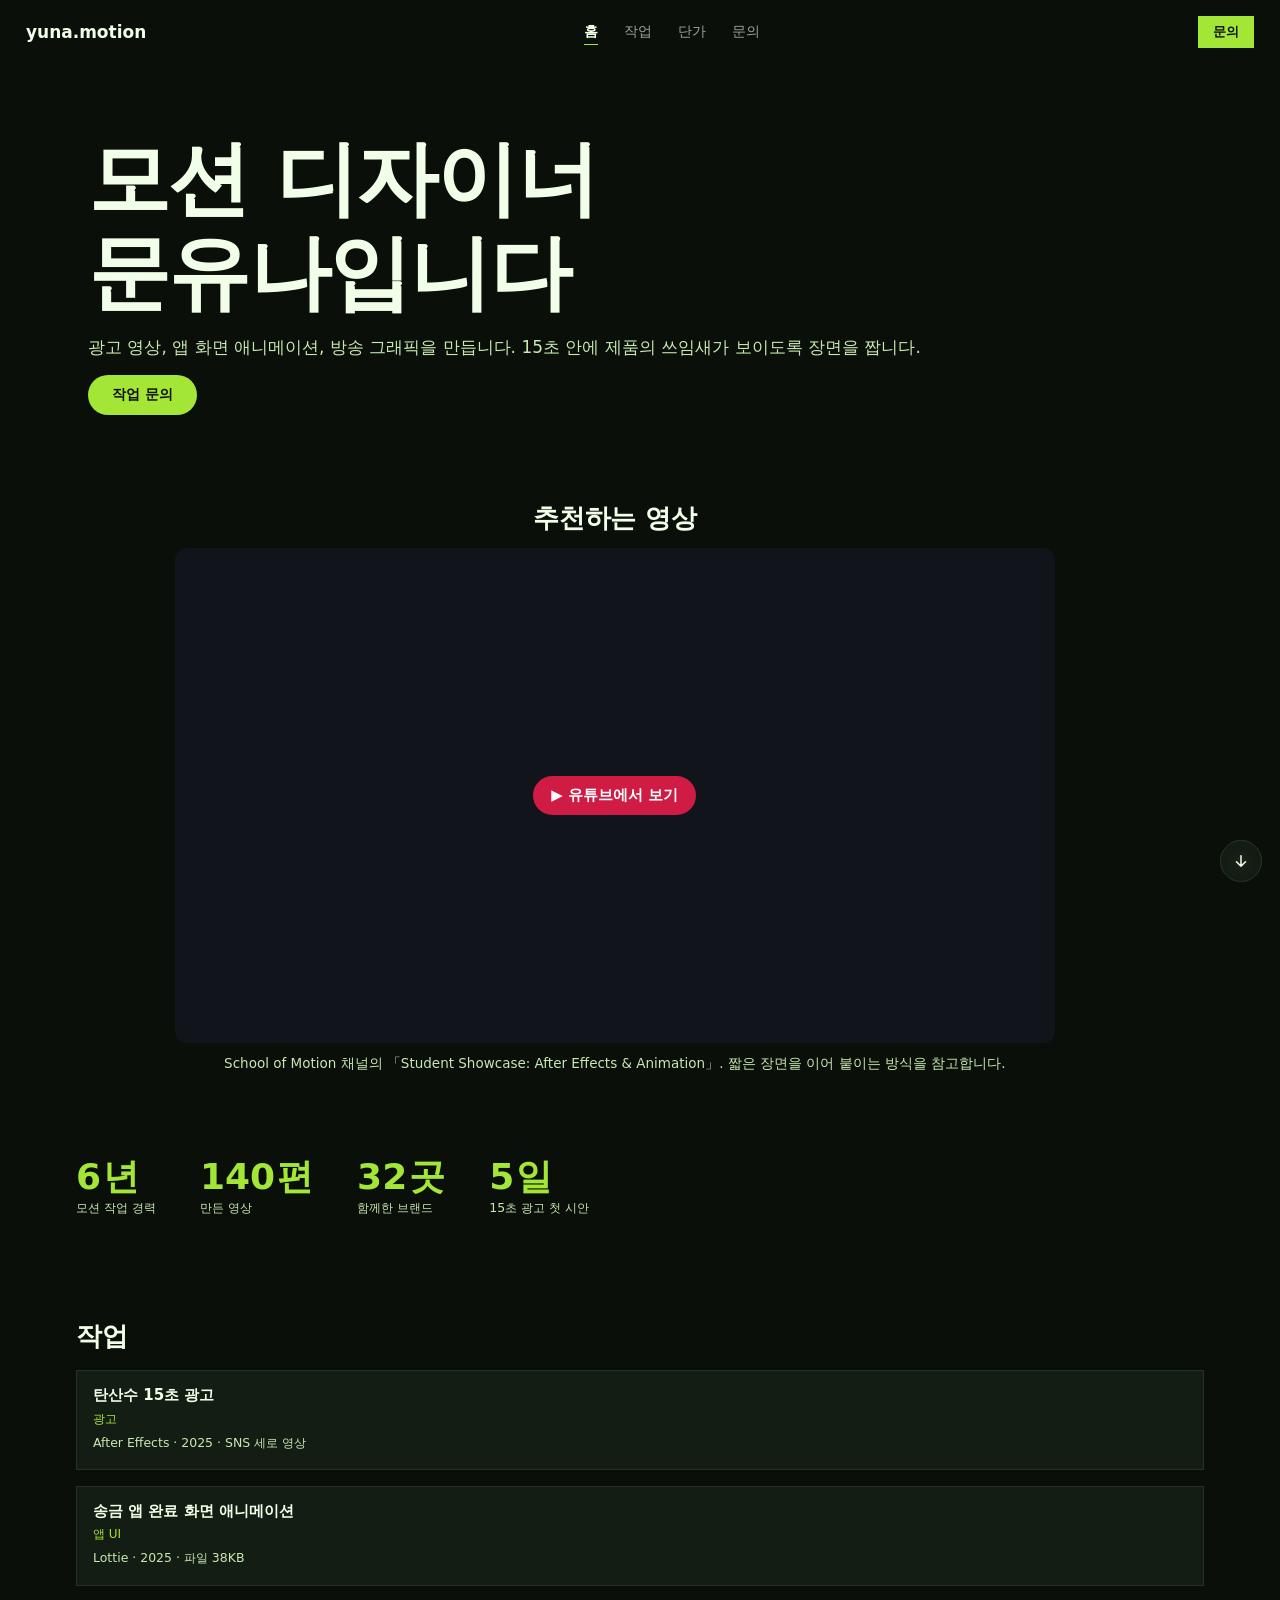
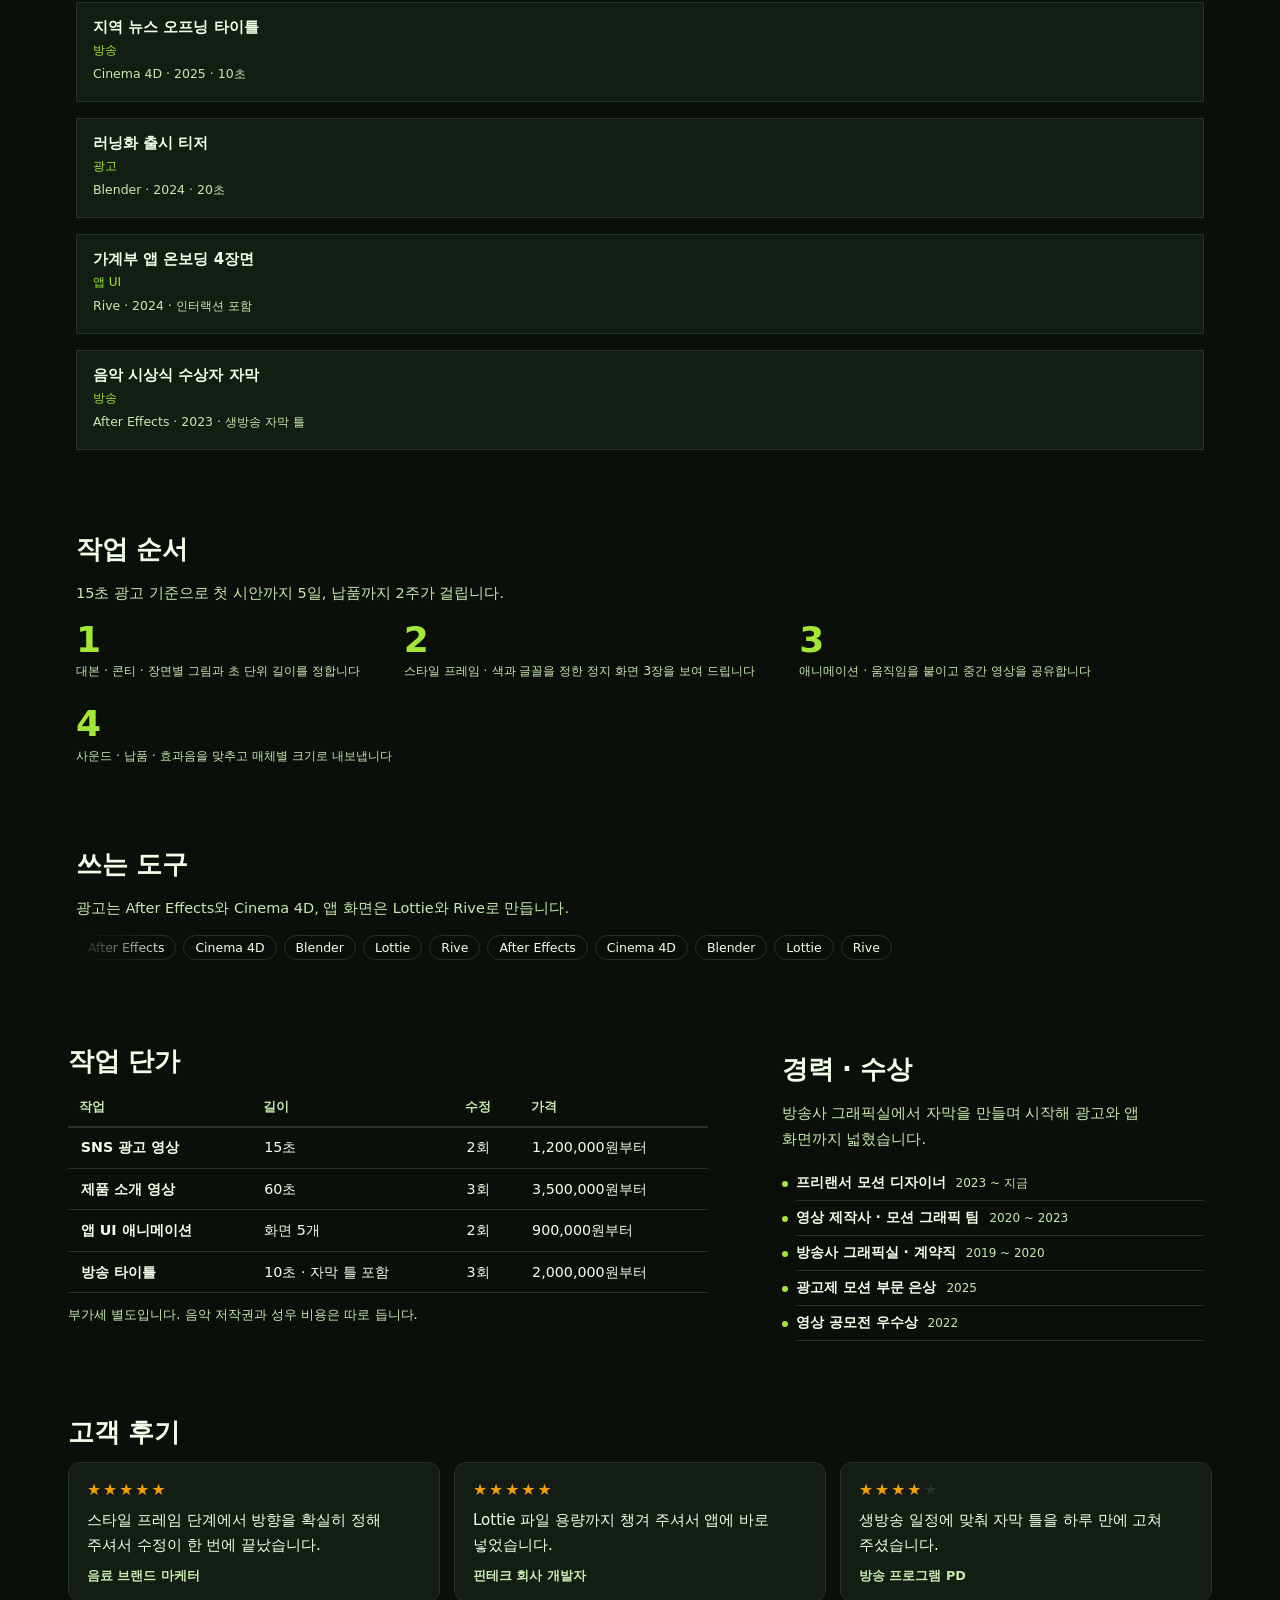
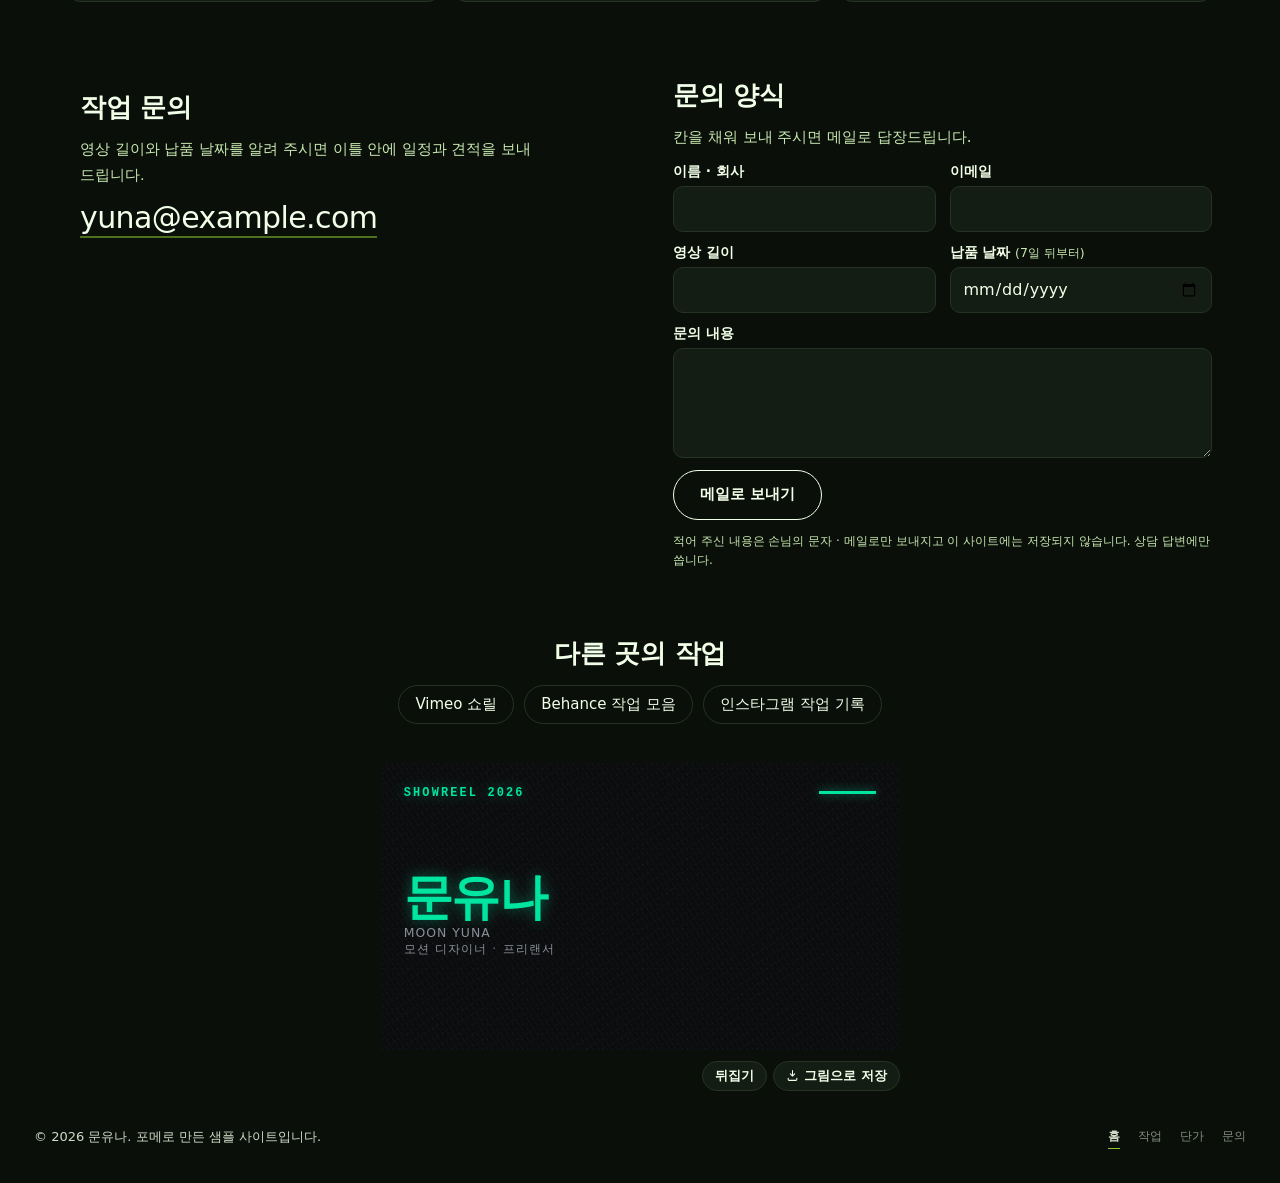
==== commit 207cab56: "명함 다시 넣기 (앞뒤로 뒤집기)" ====
--- a/index.html
+++ b/index.html
@@ -219,7 +219,7 @@
       </form>
     </section>
     </div>
-    <div class="wf" style="grid-template-columns:minmax(0, 1fr);grid-template-rows:1fr auto;gap:10px">
+    <div class="wf" style="grid-template-columns:minmax(0, 1fr);grid-template-rows:1fr;gap:10px">
     <section class="wf__region" id="다른-곳의-작업" data-enter="up" style="grid-column:1;grid-row:1;min-height:0px;border-radius:0px;border-width:0px;padding:min(28px, 6vw)">
       <div class="wf-links wf-links--buttons" style="align-items:center">
         <h2 class="wf-sec__title">다른 곳의 작업</h2>
@@ -229,6 +229,48 @@
           <a class="wf-link" href="https://instagram.com/yuna.motion.example" target="_blank" rel="noreferrer noopener">인스타그램 작업 기록</a>
         </div>
       </div>
+    </section>
+    </div>
+    <div class="wf wf--row" style="grid-template-columns:repeat(1, minmax(0, 1fr));gap:10px">
+      <section class="wf__region" data-enter="up" style="min-height:0px;border-radius:0px;border-width:0px;padding:min(0px, 6vw)">
+      <div class="wf-bcardbox" style="max-width:520px"><div class="wf-bcard wf-bcard--signal wf-bcard--ico-fill is-2face" style="--bc-paper:0.4;max-width:520px">
+        <input class="wf-bcard__toggle" type="checkbox" id="bcflip-p3-x3-1" aria-label="명함 뒤집기">
+        <div class="wf-bcard__flip">
+          <div class="wf-bcard__face wf-bcard__face--front">
+            <span class="wf-bcard__deco" aria-hidden="true"></span>
+            <span class="wf-bcard__paper" aria-hidden="true"></span>
+            <div class="wf-bcard__in">
+        <span class="wf-bcard__label">SHOWREEL 2026</span>
+        <span class="wf-bcard__org">프리랜서</span>
+        <span class="wf-bcard__mono">MY</span>
+        <div class="wf-bcard__lead">
+          <b class="wf-bcard__role">모션 그래픽</b>
+          <span class="wf-bcard__rolesub">광고 · 앱 UI · 방송</span>
+        </div>
+        <div class="wf-bcard__info">
+          <div class="wf-bcard__row">
+            <span class="wf-bcard__text">
+              <b class="wf-bcard__name">문유나</b>
+              <span class="wf-bcard__nameen">Moon Yuna</span>
+              <span class="wf-bcard__title wf-bcard__titles"><span class="wf-bcard__tpart">모션 디자이너</span><span class="wf-bcard__tpart wf-bcard__tpart--org">프리랜서</span></span>
+            </span>
+            <span class="wf-bcard__ico" aria-hidden="true"><svg viewBox="0 0 24 24"><path d="M12 12a5 5 0 1 0 0-10 5 5 0 0 0 0 10zm0 2c-5 0-9 2.5-9 5.5V22h18v-2.5c0-3-4-5.5-9-5.5z" fill="currentColor"/></svg></span>
+          </div>
+          
+        </div>
+        
+        
+        
+        </div>
+          </div>
+          <div class="wf-bcard__face wf-bcard__face--back"><span class="wf-bcard__paper" aria-hidden="true"></span><div class="wf-bcard__in wf-bcard__in--back">
+        <p class="wf-bcard__tagline">15초 안에 쓰임새가 보이는 영상을 만듭니다</p>
+        <div class="wf-bcard__info"><div class="wf-bcard__row wf-bcard__row--mail"><span class="wf-bcard__text"><span class="wf-bcard__line">yuna@example.com</span></span><span class="wf-bcard__ico" aria-hidden="true"><svg viewBox="0 0 24 24"><path d="M20 4H4a2 2 0 0 0-2 2v12a2 2 0 0 0 2 2h16a2 2 0 0 0 2-2V6a2 2 0 0 0-2-2zm0 4-8 5-8-5V6l8 5 8-5v2z" fill="currentColor"/></svg></span></div><div class="wf-bcard__row wf-bcard__row--pin"><span class="wf-bcard__text"><span class="wf-bcard__line">서울</span></span><span class="wf-bcard__ico" aria-hidden="true"><svg viewBox="0 0 24 24"><path d="M12 2a7 7 0 0 0-7 7c0 5.2 7 13 7 13s7-7.8 7-13a7 7 0 0 0-7-7zm0 9.5A2.5 2.5 0 1 1 12 6.5a2.5 2.5 0 0 1 0 5z" fill="currentColor"/></svg></span></div><div class="wf-bcard__row wf-bcard__row--globe"><span class="wf-bcard__text"><span class="wf-bcard__line">portfoliomaker-samples.github.io/17-loud-pixels</span></span><span class="wf-bcard__ico" aria-hidden="true"><svg viewBox="0 0 24 24"><path d="M12 2a10 10 0 1 0 0 20 10 10 0 0 0 0-20zM4.3 14a8 8 0 0 1 0-4h3.3a17 17 0 0 0 0 4H4.3zm.8 2h2.9c.3 1.3.8 2.5 1.4 3.6A8 8 0 0 1 5.1 16zm2.9-8H5.1a8 8 0 0 1 4.3-3.6A15.7 15.7 0 0 0 8 8zm4 12c-.8-1.2-1.4-2.5-1.8-4h3.6c-.4 1.5-1 2.8-1.8 4zm2.2-6H9.8a15 15 0 0 1 0-4h4.4a15 15 0 0 1 0 4zM12 4c.8 1.2 1.4 2.5 1.8 4h-3.6c.4-1.5 1-2.8 1.8-4zm2.6 15.6c.6-1.1 1.1-2.3 1.4-3.6h2.9a8 8 0 0 1-4.3 3.6zM16.4 14a17 17 0 0 0 0-4h3.3a8 8 0 0 1 0 4h-3.3zm-.4-6a15.7 15.7 0 0 0-1.4-3.6A8 8 0 0 1 18.9 8h-2.9z" fill="currentColor"/></svg></span></div></div>
+        <span class="wf-bcard__stack">After Effects, Cinema 4D, Lottie</span>
+        <div class="wf-bcard__side"><span class="wf-bcard__qr"><svg class="wf-qr" viewBox="0 0 65 65" role="img" aria-label="연락처 QR 코드" shape-rendering="crispEdges"><path d="M2,2h1v1h-1zM3,2h1v1h-1zM4,2h1v1h-1zM5,2h1v1h-1zM6,2h1v1h-1zM7,2h1v1h-1zM8,2h1v1h-1zM10,2h1v1h-1zM12,2h1v1h-1zM14,2h1v1h-1zM15,2h1v1h-1zM18,2h1v1h-1zM24,2h1v1h-1zM26,2h1v1h-1zM28,2h1v1h-1zM31,2h1v1h-1zM33,2h1v1h-1zM34,2h1v1h-1zM40,2h1v1h-1zM42,2h1v1h-1zM43,2h1v1h-1zM44,2h1v1h-1zM46,2h1v1h-1zM47,2h1v1h-1zM49,2h1v1h-1zM50,2h1v1h-1zM51,2h1v1h-1zM53,2h1v1h-1zM54,2h1v1h-1zM56,2h1v1h-1zM57,2h1v1h-1zM58,2h1v1h-1zM59,2h1v1h-1zM60,2h1v1h-1zM61,2h1v1h-1zM62,2h1v1h-1zM2,3h1v1h-1zM8,3h1v1h-1zM12,3h1v1h-1zM14,3h1v1h-1zM17,3h1v1h-1zM18,3h1v1h-1zM21,3h1v1h-1zM24,3h1v1h-1zM25,3h1v1h-1zM26,3h1v1h-1zM29,3h1v1h-1zM36,3h1v1h-1zM38,3h1v1h-1zM39,3h1v1h-1zM41,3h1v1h-1zM42,3h1v1h-1zM45,3h1v1h-1zM46,3h1v1h-1zM48,3h1v1h-1zM50,3h1v1h-1zM53,3h1v1h-1zM54,3h1v1h-1zM56,3h1v1h-1zM62,3h1v1h-1zM2,4h1v1h-1zM4,4h1v1h-1zM5,4h1v1h-1zM6,4h1v1h-1zM8,4h1v1h-1zM12,4h1v1h-1zM16,4h1v1h-1zM17,4h1v1h-1zM18,4h1v1h-1zM19,4h1v1h-1zM22,4h1v1h-1zM24,4h1v1h-1zM27,4h1v1h-1zM29,4h1v1h-1zM30,4h1v1h-1zM31,4h1v1h-1zM34,4h1v1h-1zM35,4h1v1h-1zM36,4h1v1h-1zM41,4h1v1h-1zM42,4h1v1h-1zM43,4h1v1h-1zM46,4h1v1h-1zM47,4h1v1h-1zM48,4h1v1h-1zM50,4h1v1h-1zM52,4h1v1h-1zM53,4h1v1h-1zM54,4h1v1h-1zM56,4h1v1h-1zM58,4h1v1h-1zM59,4h1v1h-1zM60,4h1v1h-1zM62,4h1v1h-1zM2,5h1v1h-1zM4,5h1v1h-1zM5,5h1v1h-1zM6,5h1v1h-1zM8,5h1v1h-1zM10,5h1v1h-1zM11,5h1v1h-1zM12,5h1v1h-1zM14,5h1v1h-1zM15,5h1v1h-1zM16,5h1v1h-1zM17,5h1v1h-1zM22,5h1v1h-1zM23,5h1v1h-1zM24,5h1v1h-1zM25,5h1v1h-1zM29,5h1v1h-1zM32,5h1v1h-1zM33,5h1v1h-1zM34,5h1v1h-1zM36,5h1v1h-1zM39,5h1v1h-1zM42,5h1v1h-1zM48,5h1v1h-1zM51,5h1v1h-1zM52,5h1v1h-1zM54,5h1v1h-1zM56,5h1v1h-1zM58,5h1v1h-1zM59,5h1v1h-1zM60,5h1v1h-1zM62,5h1v1h-1zM2,6h1v1h-1zM4,6h1v1h-1zM5,6h1v1h-1zM6,6h1v1h-1zM8,6h1v1h-1zM10,6h1v1h-1zM12,6h1v1h-1zM13,6h1v1h-1zM16,6h1v1h-1zM17,6h1v1h-1zM19,6h1v1h-1zM21,6h1v1h-1zM22,6h1v1h-1zM24,6h1v1h-1zM27,6h1v1h-1zM28,6h1v1h-1zM29,6h1v1h-1zM30,6h1v1h-1zM31,6h1v1h-1zM32,6h1v1h-1zM33,6h1v1h-1zM34,6h1v1h-1zM37,6h1v1h-1zM38,6h1v1h-1zM39,6h1v1h-1zM40,6h1v1h-1zM42,6h1v1h-1zM44,6h1v1h-1zM46,6h1v1h-1zM49,6h1v1h-1zM50,6h1v1h-1zM51,6h1v1h-1zM52,6h1v1h-1zM53,6h1v1h-1zM56,6h1v1h-1zM58,6h1v1h-1zM59,6h1v1h-1zM60,6h1v1h-1zM62,6h1v1h-1zM2,7h1v1h-1zM8,7h1v1h-1zM10,7h1v1h-1zM13,7h1v1h-1zM14,7h1v1h-1zM18,7h1v1h-1zM20,7h1v1h-1zM23,7h1v1h-1zM25,7h1v1h-1zM27,7h1v1h-1zM30,7h1v1h-1zM34,7h1v1h-1zM35,7h1v1h-1zM40,7h1v1h-1zM42,7h1v1h-1zM43,7h1v1h-1zM44,7h1v1h-1zM46,7h1v1h-1zM47,7h1v1h-1zM49,7h1v1h-1zM50,7h1v1h-1zM52,7h1v1h-1zM56,7h1v1h-1zM62,7h1v1h-1zM2,8h1v1h-1zM3,8h1v1h-1zM4,8h1v1h-1zM5,8h1v1h-1zM6,8h1v1h-1zM7,8h1v1h-1zM8,8h1v1h-1zM10,8h1v1h-1zM12,8h1v1h-1zM14,8h1v1h-1zM16,8h1v1h-1zM18,8h1v1h-1zM20,8h1v1h-1zM22,8h1v1h-1zM24,8h1v1h-1zM26,8h1v1h-1zM28,8h1v1h-1zM30,8h1v1h-1zM32,8h1v1h-1zM34,8h1v1h-1zM36,8h1v1h-1zM38,8h1v1h-1zM40,8h1v1h-1zM42,8h1v1h-1zM44,8h1v1h-1zM46,8h1v1h-1zM48,8h1v1h-1zM50,8h1v1h-1zM52,8h1v1h-1zM54,8h1v1h-1zM56,8h1v1h-1zM57,8h1v1h-1zM58,8h1v1h-1zM59,8h1v1h-1zM60,8h1v1h-1zM61,8h1v1h-1zM62,8h1v1h-1zM10,9h1v1h-1zM11,9h1v1h-1zM14,9h1v1h-1zM15,9h1v1h-1zM18,9h1v1h-1zM19,9h1v1h-1zM23,9h1v1h-1zM25,9h1v1h-1zM27,9h1v1h-1zM30,9h1v1h-1zM34,9h1v1h-1zM35,9h1v1h-1zM38,9h1v1h-1zM40,9h1v1h-1zM41,9h1v1h-1zM42,9h1v1h-1zM43,9h1v1h-1zM46,9h1v1h-1zM47,9h1v1h-1zM48,9h1v1h-1zM53,9h1v1h-1zM54,9h1v1h-1zM2,10h1v1h-1zM6,10h1v1h-1zM8,10h1v1h-1zM9,10h1v1h-1zM10,10h1v1h-1zM11,10h1v1h-1zM17,10h1v1h-1zM19,10h1v1h-1zM24,10h1v1h-1zM28,10h1v1h-1zM30,10h1v1h-1zM31,10h1v1h-1zM32,10h1v1h-1zM33,10h1v1h-1zM34,10h1v1h-1zM35,10h1v1h-1zM36,10h1v1h-1zM38,10h1v1h-1zM39,10h1v1h-1zM43,10h1v1h-1zM45,10h1v1h-1zM48,10h1v1h-1zM49,10h1v1h-1zM50,10h1v1h-1zM51,10h1v1h-1zM54,10h1v1h-1zM55,10h1v1h-1zM56,10h1v1h-1zM57,10h1v1h-1zM58,10h1v1h-1zM59,10h1v1h-1zM62,10h1v1h-1zM3,11h1v1h-1zM9,11h1v1h-1zM11,11h1v1h-1zM12,11h1v1h-1zM13,11h1v1h-1zM17,11h1v1h-1zM18,11h1v1h-1zM22,11h1v1h-1zM27,11h1v1h-1zM28,11h1v1h-1zM29,11h1v1h-1zM31,11h1v1h-1zM37,11h1v1h-1zM39,11h1v1h-1zM40,11h1v1h-1zM44,11h1v1h-1zM45,11h1v1h-1zM47,11h1v1h-1zM52,11h1v1h-1zM53,11h1v1h-1zM55,11h1v1h-1zM56,11h1v1h-1zM58,11h1v1h-1zM60,11h1v1h-1zM62,11h1v1h-1zM3,12h1v1h-1zM6,12h1v1h-1zM8,12h1v1h-1zM9,12h1v1h-1zM10,12h1v1h-1zM15,12h1v1h-1zM16,12h1v1h-1zM17,12h1v1h-1zM18,12h1v1h-1zM24,12h1v1h-1zM25,12h1v1h-1zM26,12h1v1h-1zM27,12h1v1h-1zM28,12h1v1h-1zM30,12h1v1h-1zM39,12h1v1h-1zM40,12h1v1h-1zM42,12h1v1h-1zM43,12h1v1h-1zM44,12h1v1h-1zM46,12h1v1h-1zM48,12h1v1h-1zM49,12h1v1h-1zM50,12h1v1h-1zM53,12h1v1h-1zM55,12h1v1h-1zM56,12h1v1h-1zM57,12h1v1h-1zM58,12h1v1h-1zM59,12h1v1h-1zM4,13h1v1h-1zM6,13h1v1h-1zM9,13h1v1h-1zM11,13h1v1h-1zM14,13h1v1h-1zM19,13h1v1h-1zM22,13h1v1h-1zM23,13h1v1h-1zM24,13h1v1h-1zM25,13h1v1h-1zM26,13h1v1h-1zM29,13h1v1h-1zM30,13h1v1h-1zM31,13h1v1h-1zM33,13h1v1h-1zM35,13h1v1h-1zM38,13h1v1h-1zM40,13h1v1h-1zM43,13h1v1h-1zM44,13h1v1h-1zM45,13h1v1h-1zM46,13h1v1h-1zM48,13h1v1h-1zM52,13h1v1h-1zM54,13h1v1h-1zM55,13h1v1h-1zM57,13h1v1h-1zM58,13h1v1h-1zM60,13h1v1h-1zM2,14h1v1h-1zM5,14h1v1h-1zM8,14h1v1h-1zM12,14h1v1h-1zM14,14h1v1h-1zM18,14h1v1h-1zM20,14h1v1h-1zM21,14h1v1h-1zM27,14h1v1h-1zM29,14h1v1h-1zM30,14h1v1h-1zM32,14h1v1h-1zM33,14h1v1h-1zM34,14h1v1h-1zM36,14h1v1h-1zM38,14h1v1h-1zM39,14h1v1h-1zM40,14h1v1h-1zM44,14h1v1h-1zM45,14h1v1h-1zM46,14h1v1h-1zM49,14h1v1h-1zM50,14h1v1h-1zM52,14h1v1h-1zM53,14h1v1h-1zM54,14h1v1h-1zM57,14h1v1h-1zM58,14h1v1h-1zM59,14h1v1h-1zM61,14h1v1h-1zM3,15h1v1h-1zM4,15h1v1h-1zM6,15h1v1h-1zM9,15h1v1h-1zM12,15h1v1h-1zM13,15h1v1h-1zM14,15h1v1h-1zM15,15h1v1h-1zM19,15h1v1h-1zM23,15h1v1h-1zM24,15h1v1h-1zM30,15h1v1h-1zM32,15h1v1h-1zM34,15h1v1h-1zM37,15h1v1h-1zM39,15h1v1h-1zM40,15h1v1h-1zM42,15h1v1h-1zM43,15h1v1h-1zM44,15h1v1h-1zM45,15h1v1h-1zM47,15h1v1h-1zM49,15h1v1h-1zM50,15h1v1h-1zM52,15h1v1h-1zM53,15h1v1h-1zM55,15h1v1h-1zM56,15h1v1h-1zM57,15h1v1h-1zM62,15h1v1h-1zM2,16h1v1h-1zM3,16h1v1h-1zM4,16h1v1h-1zM7,16h1v1h-1zM8,16h1v1h-1zM11,16h1v1h-1zM13,16h1v1h-1zM16,16h1v1h-1zM18,16h1v1h-1zM19,16h1v1h-1zM24,16h1v1h-1zM25,16h1v1h-1zM26,16h1v1h-1zM27,16h1v1h-1zM29,16h1v1h-1zM30,16h1v1h-1zM31,16h1v1h-1zM32,16h1v1h-1zM33,16h1v1h-1zM35,16h1v1h-1zM36,16h1v1h-1zM37,16h1v1h-1zM38,16h1v1h-1zM46,16h1v1h-1zM47,16h1v1h-1zM48,16h1v1h-1zM51,16h1v1h-1zM52,16h1v1h-1zM53,16h1v1h-1zM55,16h1v1h-1zM57,16h1v1h-1zM58,16h1v1h-1zM2,17h1v1h-1zM4,17h1v1h-1zM6,17h1v1h-1zM7,17h1v1h-1zM10,17h1v1h-1zM11,17h1v1h-1zM12,17h1v1h-1zM13,17h1v1h-1zM18,17h1v1h-1zM19,17h1v1h-1zM21,17h1v1h-1zM23,17h1v1h-1zM25,17h1v1h-1zM30,17h1v1h-1zM33,17h1v1h-1zM34,17h1v1h-1zM35,17h1v1h-1zM36,17h1v1h-1zM37,17h1v1h-1zM41,17h1v1h-1zM42,17h1v1h-1zM44,17h1v1h-1zM47,17h1v1h-1zM49,17h1v1h-1zM52,17h1v1h-1zM53,17h1v1h-1zM55,17h1v1h-1zM59,17h1v1h-1zM60,17h1v1h-1zM61,17h1v1h-1zM62,17h1v1h-1zM4,18h1v1h-1zM6,18h1v1h-1zM8,18h1v1h-1zM9,18h1v1h-1zM11,18h1v1h-1zM12,18h1v1h-1zM14,18h1v1h-1zM15,18h1v1h-1zM17,18h1v1h-1zM19,18h1v1h-1zM20,18h1v1h-1zM21,18h1v1h-1zM22,18h1v1h-1zM27,18h1v1h-1zM28,18h1v1h-1zM29,18h1v1h-1zM32,18h1v1h-1zM37,18h1v1h-1zM40,18h1v1h-1zM41,18h1v1h-1zM42,18h1v1h-1zM49,18h1v1h-1zM52,18h1v1h-1zM53,18h1v1h-1zM56,18h1v1h-1zM58,18h1v1h-1zM61,18h1v1h-1zM2,19h1v1h-1zM3,19h1v1h-1zM6,19h1v1h-1zM11,19h1v1h-1zM13,19h1v1h-1zM15,19h1v1h-1zM18,19h1v1h-1zM19,19h1v1h-1zM20,19h1v1h-1zM21,19h1v1h-1zM25,19h1v1h-1zM26,19h1v1h-1zM27,19h1v1h-1zM31,19h1v1h-1zM32,19h1v1h-1zM33,19h1v1h-1zM34,19h1v1h-1zM35,19h1v1h-1zM40,19h1v1h-1zM42,19h1v1h-1zM43,19h1v1h-1zM44,19h1v1h-1zM45,19h1v1h-1zM47,19h1v1h-1zM52,19h1v1h-1zM53,19h1v1h-1zM55,19h1v1h-1zM56,19h1v1h-1zM57,19h1v1h-1zM62,19h1v1h-1zM2,20h1v1h-1zM5,20h1v1h-1zM6,20h1v1h-1zM8,20h1v1h-1zM9,20h1v1h-1zM11,20h1v1h-1zM12,20h1v1h-1zM13,20h1v1h-1zM14,20h1v1h-1zM15,20h1v1h-1zM16,20h1v1h-1zM18,20h1v1h-1zM19,20h1v1h-1zM23,20h1v1h-1zM24,20h1v1h-1zM26,20h1v1h-1zM27,20h1v1h-1zM28,20h1v1h-1zM29,20h1v1h-1zM30,20h1v1h-1zM32,20h1v1h-1zM35,20h1v1h-1zM36,20h1v1h-1zM38,20h1v1h-1zM43,20h1v1h-1zM44,20h1v1h-1zM45,20h1v1h-1zM46,20h1v1h-1zM47,20h1v1h-1zM50,20h1v1h-1zM51,20h1v1h-1zM52,20h1v1h-1zM53,20h1v1h-1zM54,20h1v1h-1zM55,20h1v1h-1zM56,20h1v1h-1zM57,20h1v1h-1zM58,20h1v1h-1zM59,20h1v1h-1zM5,21h1v1h-1zM6,21h1v1h-1zM7,21h1v1h-1zM11,21h1v1h-1zM15,21h1v1h-1zM16,21h1v1h-1zM18,21h1v1h-1zM19,21h1v1h-1zM23,21h1v1h-1zM28,21h1v1h-1zM29,21h1v1h-1zM30,21h1v1h-1zM31,21h1v1h-1zM37,21h1v1h-1zM38,21h1v1h-1zM39,21h1v1h-1zM41,21h1v1h-1zM44,21h1v1h-1zM46,21h1v1h-1zM47,21h1v1h-1zM49,21h1v1h-1zM50,21h1v1h-1zM51,21h1v1h-1zM52,21h1v1h-1zM53,21h1v1h-1zM54,21h1v1h-1zM57,21h1v1h-1zM58,21h1v1h-1zM60,21h1v1h-1zM61,21h1v1h-1zM62,21h1v1h-1zM2,22h1v1h-1zM4,22h1v1h-1zM6,22h1v1h-1zM8,22h1v1h-1zM11,22h1v1h-1zM13,22h1v1h-1zM14,22h1v1h-1zM16,22h1v1h-1zM17,22h1v1h-1zM18,22h1v1h-1zM19,22h1v1h-1zM20,22h1v1h-1zM21,22h1v1h-1zM23,22h1v1h-1zM36,22h1v1h-1zM37,22h1v1h-1zM38,22h1v1h-1zM43,22h1v1h-1zM44,22h1v1h-1zM46,22h1v1h-1zM47,22h1v1h-1zM48,22h1v1h-1zM49,22h1v1h-1zM50,22h1v1h-1zM53,22h1v1h-1zM56,22h1v1h-1zM58,22h1v1h-1zM61,22h1v1h-1zM62,22h1v1h-1zM6,23h1v1h-1zM11,23h1v1h-1zM12,23h1v1h-1zM15,23h1v1h-1zM19,23h1v1h-1zM21,23h1v1h-1zM22,23h1v1h-1zM24,23h1v1h-1zM25,23h1v1h-1zM27,23h1v1h-1zM28,23h1v1h-1zM30,23h1v1h-1zM32,23h1v1h-1zM33,23h1v1h-1zM34,23h1v1h-1zM35,23h1v1h-1zM37,23h1v1h-1zM38,23h1v1h-1zM40,23h1v1h-1zM41,23h1v1h-1zM42,23h1v1h-1zM43,23h1v1h-1zM44,23h1v1h-1zM47,23h1v1h-1zM49,23h1v1h-1zM50,23h1v1h-1zM52,23h1v1h-1zM53,23h1v1h-1zM56,23h1v1h-1zM57,23h1v1h-1zM61,23h1v1h-1zM3,24h1v1h-1zM7,24h1v1h-1zM8,24h1v1h-1zM9,24h1v1h-1zM15,24h1v1h-1zM16,24h1v1h-1zM17,24h1v1h-1zM20,24h1v1h-1zM21,24h1v1h-1zM24,24h1v1h-1zM25,24h1v1h-1zM26,24h1v1h-1zM28,24h1v1h-1zM29,24h1v1h-1zM30,24h1v1h-1zM33,24h1v1h-1zM35,24h1v1h-1zM40,24h1v1h-1zM41,24h1v1h-1zM42,24h1v1h-1zM44,24h1v1h-1zM47,24h1v1h-1zM50,24h1v1h-1zM52,24h1v1h-1zM54,24h1v1h-1zM56,24h1v1h-1zM58,24h1v1h-1zM60,24h1v1h-1zM3,25h1v1h-1zM5,25h1v1h-1zM7,25h1v1h-1zM9,25h1v1h-1zM11,25h1v1h-1zM12,25h1v1h-1zM13,25h1v1h-1zM15,25h1v1h-1zM19,25h1v1h-1zM20,25h1v1h-1zM21,25h1v1h-1zM24,25h1v1h-1zM25,25h1v1h-1zM26,25h1v1h-1zM28,25h1v1h-1zM31,25h1v1h-1zM34,25h1v1h-1zM39,25h1v1h-1zM40,25h1v1h-1zM41,25h1v1h-1zM42,25h1v1h-1zM44,25h1v1h-1zM46,25h1v1h-1zM49,25h1v1h-1zM50,25h1v1h-1zM53,25h1v1h-1zM54,25h1v1h-1zM55,25h1v1h-1zM56,25h1v1h-1zM57,25h1v1h-1zM60,25h1v1h-1zM61,25h1v1h-1zM2,26h1v1h-1zM3,26h1v1h-1zM5,26h1v1h-1zM6,26h1v1h-1zM7,26h1v1h-1zM8,26h1v1h-1zM9,26h1v1h-1zM10,26h1v1h-1zM12,26h1v1h-1zM14,26h1v1h-1zM15,26h1v1h-1zM17,26h1v1h-1zM23,26h1v1h-1zM24,26h1v1h-1zM26,26h1v1h-1zM28,26h1v1h-1zM30,26h1v1h-1zM31,26h1v1h-1zM32,26h1v1h-1zM34,26h1v1h-1zM36,26h1v1h-1zM37,26h1v1h-1zM38,26h1v1h-1zM39,26h1v1h-1zM46,26h1v1h-1zM48,26h1v1h-1zM49,26h1v1h-1zM50,26h1v1h-1zM51,26h1v1h-1zM58,26h1v1h-1zM61,26h1v1h-1zM2,27h1v1h-1zM4,27h1v1h-1zM6,27h1v1h-1zM11,27h1v1h-1zM12,27h1v1h-1zM15,27h1v1h-1zM16,27h1v1h-1zM20,27h1v1h-1zM21,27h1v1h-1zM22,27h1v1h-1zM24,27h1v1h-1zM25,27h1v1h-1zM27,27h1v1h-1zM28,27h1v1h-1zM29,27h1v1h-1zM30,27h1v1h-1zM34,27h1v1h-1zM35,27h1v1h-1zM36,27h1v1h-1zM38,27h1v1h-1zM41,27h1v1h-1zM43,27h1v1h-1zM45,27h1v1h-1zM46,27h1v1h-1zM47,27h1v1h-1zM48,27h1v1h-1zM50,27h1v1h-1zM52,27h1v1h-1zM53,27h1v1h-1zM55,27h1v1h-1zM56,27h1v1h-1zM58,27h1v1h-1zM60,27h1v1h-1zM62,27h1v1h-1zM3,28h1v1h-1zM5,28h1v1h-1zM6,28h1v1h-1zM8,28h1v1h-1zM10,28h1v1h-1zM11,28h1v1h-1zM12,28h1v1h-1zM14,28h1v1h-1zM15,28h1v1h-1zM16,28h1v1h-1zM18,28h1v1h-1zM19,28h1v1h-1zM20,28h1v1h-1zM22,28h1v1h-1zM24,28h1v1h-1zM25,28h1v1h-1zM26,28h1v1h-1zM27,28h1v1h-1zM28,28h1v1h-1zM31,28h1v1h-1zM32,28h1v1h-1zM35,28h1v1h-1zM36,28h1v1h-1zM43,28h1v1h-1zM45,28h1v1h-1zM46,28h1v1h-1zM47,28h1v1h-1zM48,28h1v1h-1zM49,28h1v1h-1zM57,28h1v1h-1zM60,28h1v1h-1zM61,28h1v1h-1zM2,29h1v1h-1zM5,29h1v1h-1zM6,29h1v1h-1zM7,29h1v1h-1zM9,29h1v1h-1zM10,29h1v1h-1zM11,29h1v1h-1zM15,29h1v1h-1zM18,29h1v1h-1zM21,29h1v1h-1zM23,29h1v1h-1zM24,29h1v1h-1zM26,29h1v1h-1zM30,29h1v1h-1zM31,29h1v1h-1zM33,29h1v1h-1zM35,29h1v1h-1zM37,29h1v1h-1zM40,29h1v1h-1zM44,29h1v1h-1zM45,29h1v1h-1zM46,29h1v1h-1zM47,29h1v1h-1zM48,29h1v1h-1zM49,29h1v1h-1zM51,29h1v1h-1zM53,29h1v1h-1zM54,29h1v1h-1zM56,29h1v1h-1zM60,29h1v1h-1zM6,30h1v1h-1zM7,30h1v1h-1zM8,30h1v1h-1zM9,30h1v1h-1zM10,30h1v1h-1zM13,30h1v1h-1zM15,30h1v1h-1zM16,30h1v1h-1zM17,30h1v1h-1zM20,30h1v1h-1zM23,30h1v1h-1zM27,30h1v1h-1zM28,30h1v1h-1zM29,30h1v1h-1zM30,30h1v1h-1zM31,30h1v1h-1zM32,30h1v1h-1zM33,30h1v1h-1zM34,30h1v1h-1zM35,30h1v1h-1zM36,30h1v1h-1zM37,30h1v1h-1zM38,30h1v1h-1zM39,30h1v1h-1zM40,30h1v1h-1zM41,30h1v1h-1zM45,30h1v1h-1zM46,30h1v1h-1zM47,30h1v1h-1zM48,30h1v1h-1zM50,30h1v1h-1zM51,30h1v1h-1zM52,30h1v1h-1zM54,30h1v1h-1zM55,30h1v1h-1zM56,30h1v1h-1zM57,30h1v1h-1zM58,30h1v1h-1zM61,30h1v1h-1zM2,31h1v1h-1zM3,31h1v1h-1zM5,31h1v1h-1zM6,31h1v1h-1zM10,31h1v1h-1zM11,31h1v1h-1zM14,31h1v1h-1zM15,31h1v1h-1zM20,31h1v1h-1zM21,31h1v1h-1zM24,31h1v1h-1zM25,31h1v1h-1zM26,31h1v1h-1zM29,31h1v1h-1zM30,31h1v1h-1zM34,31h1v1h-1zM39,31h1v1h-1zM40,31h1v1h-1zM44,31h1v1h-1zM46,31h1v1h-1zM47,31h1v1h-1zM49,31h1v1h-1zM50,31h1v1h-1zM51,31h1v1h-1zM52,31h1v1h-1zM53,31h1v1h-1zM54,31h1v1h-1zM58,31h1v1h-1zM59,31h1v1h-1zM61,31h1v1h-1zM2,32h1v1h-1zM3,32h1v1h-1zM5,32h1v1h-1zM6,32h1v1h-1zM8,32h1v1h-1zM10,32h1v1h-1zM12,32h1v1h-1zM13,32h1v1h-1zM17,32h1v1h-1zM20,32h1v1h-1zM21,32h1v1h-1zM25,32h1v1h-1zM28,32h1v1h-1zM30,32h1v1h-1zM32,32h1v1h-1zM34,32h1v1h-1zM35,32h1v1h-1zM36,32h1v1h-1zM37,32h1v1h-1zM40,32h1v1h-1zM41,32h1v1h-1zM42,32h1v1h-1zM44,32h1v1h-1zM45,32h1v1h-1zM47,32h1v1h-1zM48,32h1v1h-1zM50,32h1v1h-1zM54,32h1v1h-1zM56,32h1v1h-1zM58,32h1v1h-1zM60,32h1v1h-1zM61,32h1v1h-1zM2,33h1v1h-1zM6,33h1v1h-1zM10,33h1v1h-1zM12,33h1v1h-1zM14,33h1v1h-1zM16,33h1v1h-1zM18,33h1v1h-1zM19,33h1v1h-1zM20,33h1v1h-1zM22,33h1v1h-1zM23,33h1v1h-1zM25,33h1v1h-1zM26,33h1v1h-1zM30,33h1v1h-1zM34,33h1v1h-1zM36,33h1v1h-1zM38,33h1v1h-1zM39,33h1v1h-1zM40,33h1v1h-1zM41,33h1v1h-1zM42,33h1v1h-1zM43,33h1v1h-1zM44,33h1v1h-1zM45,33h1v1h-1zM46,33h1v1h-1zM47,33h1v1h-1zM49,33h1v1h-1zM51,33h1v1h-1zM53,33h1v1h-1zM54,33h1v1h-1zM58,33h1v1h-1zM60,33h1v1h-1zM2,34h1v1h-1zM3,34h1v1h-1zM6,34h1v1h-1zM7,34h1v1h-1zM8,34h1v1h-1zM9,34h1v1h-1zM10,34h1v1h-1zM11,34h1v1h-1zM12,34h1v1h-1zM13,34h1v1h-1zM14,34h1v1h-1zM15,34h1v1h-1zM20,34h1v1h-1zM21,34h1v1h-1zM22,34h1v1h-1zM25,34h1v1h-1zM27,34h1v1h-1zM28,34h1v1h-1zM29,34h1v1h-1zM30,34h1v1h-1zM31,34h1v1h-1zM32,34h1v1h-1zM33,34h1v1h-1zM34,34h1v1h-1zM38,34h1v1h-1zM40,34h1v1h-1zM41,34h1v1h-1zM44,34h1v1h-1zM45,34h1v1h-1zM46,34h1v1h-1zM47,34h1v1h-1zM49,34h1v1h-1zM50,34h1v1h-1zM52,34h1v1h-1zM54,34h1v1h-1zM55,34h1v1h-1zM56,34h1v1h-1zM57,34h1v1h-1zM58,34h1v1h-1zM59,34h1v1h-1zM61,34h1v1h-1zM62,34h1v1h-1zM2,35h1v1h-1zM4,35h1v1h-1zM7,35h1v1h-1zM11,35h1v1h-1zM12,35h1v1h-1zM14,35h1v1h-1zM24,35h1v1h-1zM26,35h1v1h-1zM29,35h1v1h-1zM31,35h1v1h-1zM33,35h1v1h-1zM34,35h1v1h-1zM36,35h1v1h-1zM37,35h1v1h-1zM39,35h1v1h-1zM40,35h1v1h-1zM42,35h1v1h-1zM44,35h1v1h-1zM45,35h1v1h-1zM47,35h1v1h-1zM52,35h1v1h-1zM54,35h1v1h-1zM55,35h1v1h-1zM58,35h1v1h-1zM59,35h1v1h-1zM60,35h1v1h-1zM62,35h1v1h-1zM4,36h1v1h-1zM8,36h1v1h-1zM9,36h1v1h-1zM10,36h1v1h-1zM11,36h1v1h-1zM14,36h1v1h-1zM19,36h1v1h-1zM20,36h1v1h-1zM21,36h1v1h-1zM23,36h1v1h-1zM24,36h1v1h-1zM26,36h1v1h-1zM27,36h1v1h-1zM28,36h1v1h-1zM29,36h1v1h-1zM31,36h1v1h-1zM32,36h1v1h-1zM33,36h1v1h-1zM34,36h1v1h-1zM35,36h1v1h-1zM37,36h1v1h-1zM38,36h1v1h-1zM41,36h1v1h-1zM43,36h1v1h-1zM44,36h1v1h-1zM45,36h1v1h-1zM46,36h1v1h-1zM48,36h1v1h-1zM52,36h1v1h-1zM53,36h1v1h-1zM58,36h1v1h-1zM60,36h1v1h-1zM2,37h1v1h-1zM4,37h1v1h-1zM5,37h1v1h-1zM7,37h1v1h-1zM12,37h1v1h-1zM18,37h1v1h-1zM19,37h1v1h-1zM23,37h1v1h-1zM24,37h1v1h-1zM25,37h1v1h-1zM26,37h1v1h-1zM27,37h1v1h-1zM30,37h1v1h-1zM31,37h1v1h-1zM32,37h1v1h-1zM36,37h1v1h-1zM39,37h1v1h-1zM42,37h1v1h-1zM43,37h1v1h-1zM45,37h1v1h-1zM47,37h1v1h-1zM48,37h1v1h-1zM51,37h1v1h-1zM54,37h1v1h-1zM55,37h1v1h-1zM56,37h1v1h-1zM58,37h1v1h-1zM59,37h1v1h-1zM60,37h1v1h-1zM62,37h1v1h-1zM2,38h1v1h-1zM4,38h1v1h-1zM5,38h1v1h-1zM7,38h1v1h-1zM8,38h1v1h-1zM11,38h1v1h-1zM12,38h1v1h-1zM13,38h1v1h-1zM14,38h1v1h-1zM15,38h1v1h-1zM16,38h1v1h-1zM17,38h1v1h-1zM20,38h1v1h-1zM21,38h1v1h-1zM22,38h1v1h-1zM23,38h1v1h-1zM24,38h1v1h-1zM25,38h1v1h-1zM26,38h1v1h-1zM28,38h1v1h-1zM29,38h1v1h-1zM31,38h1v1h-1zM32,38h1v1h-1zM35,38h1v1h-1zM38,38h1v1h-1zM39,38h1v1h-1zM40,38h1v1h-1zM43,38h1v1h-1zM45,38h1v1h-1zM46,38h1v1h-1zM47,38h1v1h-1zM50,38h1v1h-1zM52,38h1v1h-1zM55,38h1v1h-1zM57,38h1v1h-1zM58,38h1v1h-1zM5,39h1v1h-1zM6,39h1v1h-1zM7,39h1v1h-1zM9,39h1v1h-1zM13,39h1v1h-1zM14,39h1v1h-1zM15,39h1v1h-1zM17,39h1v1h-1zM19,39h1v1h-1zM20,39h1v1h-1zM21,39h1v1h-1zM22,39h1v1h-1zM25,39h1v1h-1zM26,39h1v1h-1zM30,39h1v1h-1zM32,39h1v1h-1zM37,39h1v1h-1zM38,39h1v1h-1zM40,39h1v1h-1zM41,39h1v1h-1zM43,39h1v1h-1zM44,39h1v1h-1zM46,39h1v1h-1zM47,39h1v1h-1zM49,39h1v1h-1zM50,39h1v1h-1zM52,39h1v1h-1zM54,39h1v1h-1zM58,39h1v1h-1zM59,39h1v1h-1zM61,39h1v1h-1zM62,39h1v1h-1zM2,40h1v1h-1zM4,40h1v1h-1zM6,40h1v1h-1zM8,40h1v1h-1zM11,40h1v1h-1zM13,40h1v1h-1zM14,40h1v1h-1zM15,40h1v1h-1zM16,40h1v1h-1zM18,40h1v1h-1zM23,40h1v1h-1zM29,40h1v1h-1zM31,40h1v1h-1zM32,40h1v1h-1zM37,40h1v1h-1zM39,40h1v1h-1zM41,40h1v1h-1zM42,40h1v1h-1zM43,40h1v1h-1zM44,40h1v1h-1zM47,40h1v1h-1zM49,40h1v1h-1zM52,40h1v1h-1zM53,40h1v1h-1zM54,40h1v1h-1zM57,40h1v1h-1zM60,40h1v1h-1zM62,40h1v1h-1zM3,41h1v1h-1zM5,41h1v1h-1zM7,41h1v1h-1zM11,41h1v1h-1zM12,41h1v1h-1zM14,41h1v1h-1zM17,41h1v1h-1zM19,41h1v1h-1zM20,41h1v1h-1zM25,41h1v1h-1zM26,41h1v1h-1zM27,41h1v1h-1zM29,41h1v1h-1zM32,41h1v1h-1zM33,41h1v1h-1zM35,41h1v1h-1zM38,41h1v1h-1zM40,41h1v1h-1zM43,41h1v1h-1zM45,41h1v1h-1zM46,41h1v1h-1zM48,41h1v1h-1zM49,41h1v1h-1zM50,41h1v1h-1zM51,41h1v1h-1zM52,41h1v1h-1zM54,41h1v1h-1zM55,41h1v1h-1zM58,41h1v1h-1zM60,41h1v1h-1zM61,41h1v1h-1zM2,42h1v1h-1zM3,42h1v1h-1zM4,42h1v1h-1zM5,42h1v1h-1zM7,42h1v1h-1zM8,42h1v1h-1zM12,42h1v1h-1zM13,42h1v1h-1zM15,42h1v1h-1zM19,42h1v1h-1zM21,42h1v1h-1zM22,42h1v1h-1zM23,42h1v1h-1zM24,42h1v1h-1zM25,42h1v1h-1zM26,42h1v1h-1zM27,42h1v1h-1zM28,42h1v1h-1zM29,42h1v1h-1zM30,42h1v1h-1zM32,42h1v1h-1zM35,42h1v1h-1zM37,42h1v1h-1zM38,42h1v1h-1zM40,42h1v1h-1zM41,42h1v1h-1zM44,42h1v1h-1zM46,42h1v1h-1zM47,42h1v1h-1zM49,42h1v1h-1zM50,42h1v1h-1zM51,42h1v1h-1zM52,42h1v1h-1zM55,42h1v1h-1zM57,42h1v1h-1zM58,42h1v1h-1zM62,42h1v1h-1zM2,43h1v1h-1zM5,43h1v1h-1zM12,43h1v1h-1zM13,43h1v1h-1zM14,43h1v1h-1zM15,43h1v1h-1zM16,43h1v1h-1zM17,43h1v1h-1zM18,43h1v1h-1zM20,43h1v1h-1zM22,43h1v1h-1zM23,43h1v1h-1zM26,43h1v1h-1zM28,43h1v1h-1zM31,43h1v1h-1zM34,43h1v1h-1zM35,43h1v1h-1zM38,43h1v1h-1zM40,43h1v1h-1zM41,43h1v1h-1zM43,43h1v1h-1zM44,43h1v1h-1zM46,43h1v1h-1zM47,43h1v1h-1zM49,43h1v1h-1zM52,43h1v1h-1zM53,43h1v1h-1zM54,43h1v1h-1zM55,43h1v1h-1zM58,43h1v1h-1zM59,43h1v1h-1zM60,43h1v1h-1zM3,44h1v1h-1zM5,44h1v1h-1zM8,44h1v1h-1zM11,44h1v1h-1zM13,44h1v1h-1zM15,44h1v1h-1zM16,44h1v1h-1zM19,44h1v1h-1zM22,44h1v1h-1zM23,44h1v1h-1zM24,44h1v1h-1zM27,44h1v1h-1zM28,44h1v1h-1zM30,44h1v1h-1zM32,44h1v1h-1zM33,44h1v1h-1zM35,44h1v1h-1zM37,44h1v1h-1zM38,44h1v1h-1zM39,44h1v1h-1zM40,44h1v1h-1zM42,44h1v1h-1zM43,44h1v1h-1zM44,44h1v1h-1zM45,44h1v1h-1zM46,44h1v1h-1zM50,44h1v1h-1zM52,44h1v1h-1zM54,44h1v1h-1zM57,44h1v1h-1zM60,44h1v1h-1zM3,45h1v1h-1zM4,45h1v1h-1zM7,45h1v1h-1zM9,45h1v1h-1zM10,45h1v1h-1zM11,45h1v1h-1zM16,45h1v1h-1zM17,45h1v1h-1zM19,45h1v1h-1zM21,45h1v1h-1zM22,45h1v1h-1zM24,45h1v1h-1zM25,45h1v1h-1zM28,45h1v1h-1zM29,45h1v1h-1zM30,45h1v1h-1zM35,45h1v1h-1zM36,45h1v1h-1zM41,45h1v1h-1zM42,45h1v1h-1zM43,45h1v1h-1zM46,45h1v1h-1zM47,45h1v1h-1zM48,45h1v1h-1zM49,45h1v1h-1zM51,45h1v1h-1zM53,45h1v1h-1zM56,45h1v1h-1zM57,45h1v1h-1zM60,45h1v1h-1zM3,46h1v1h-1zM5,46h1v1h-1zM6,46h1v1h-1zM8,46h1v1h-1zM11,46h1v1h-1zM12,46h1v1h-1zM13,46h1v1h-1zM17,46h1v1h-1zM20,46h1v1h-1zM22,46h1v1h-1zM24,46h1v1h-1zM25,46h1v1h-1zM28,46h1v1h-1zM30,46h1v1h-1zM31,46h1v1h-1zM32,46h1v1h-1zM33,46h1v1h-1zM34,46h1v1h-1zM35,46h1v1h-1zM37,46h1v1h-1zM38,46h1v1h-1zM40,46h1v1h-1zM43,46h1v1h-1zM44,46h1v1h-1zM46,46h1v1h-1zM47,46h1v1h-1zM49,46h1v1h-1zM50,46h1v1h-1zM51,46h1v1h-1zM52,46h1v1h-1zM54,46h1v1h-1zM61,46h1v1h-1zM62,46h1v1h-1zM3,47h1v1h-1zM4,47h1v1h-1zM5,47h1v1h-1zM6,47h1v1h-1zM9,47h1v1h-1zM11,47h1v1h-1zM12,47h1v1h-1zM13,47h1v1h-1zM18,47h1v1h-1zM20,47h1v1h-1zM21,47h1v1h-1zM22,47h1v1h-1zM24,47h1v1h-1zM25,47h1v1h-1zM26,47h1v1h-1zM27,47h1v1h-1zM28,47h1v1h-1zM37,47h1v1h-1zM39,47h1v1h-1zM40,47h1v1h-1zM41,47h1v1h-1zM44,47h1v1h-1zM45,47h1v1h-1zM46,47h1v1h-1zM49,47h1v1h-1zM50,47h1v1h-1zM51,47h1v1h-1zM52,47h1v1h-1zM53,47h1v1h-1zM57,47h1v1h-1zM58,47h1v1h-1zM59,47h1v1h-1zM60,47h1v1h-1zM62,47h1v1h-1zM8,48h1v1h-1zM9,48h1v1h-1zM14,48h1v1h-1zM15,48h1v1h-1zM20,48h1v1h-1zM22,48h1v1h-1zM28,48h1v1h-1zM29,48h1v1h-1zM32,48h1v1h-1zM36,48h1v1h-1zM37,48h1v1h-1zM38,48h1v1h-1zM39,48h1v1h-1zM48,48h1v1h-1zM49,48h1v1h-1zM53,48h1v1h-1zM54,48h1v1h-1zM59,48h1v1h-1zM61,48h1v1h-1zM5,49h1v1h-1zM9,49h1v1h-1zM12,49h1v1h-1zM17,49h1v1h-1zM19,49h1v1h-1zM21,49h1v1h-1zM22,49h1v1h-1zM25,49h1v1h-1zM26,49h1v1h-1zM27,49h1v1h-1zM28,49h1v1h-1zM29,49h1v1h-1zM30,49h1v1h-1zM31,49h1v1h-1zM32,49h1v1h-1zM33,49h1v1h-1zM42,49h1v1h-1zM43,49h1v1h-1zM47,49h1v1h-1zM49,49h1v1h-1zM51,49h1v1h-1zM52,49h1v1h-1zM53,49h1v1h-1zM57,49h1v1h-1zM58,49h1v1h-1zM60,49h1v1h-1zM62,49h1v1h-1zM6,50h1v1h-1zM7,50h1v1h-1zM8,50h1v1h-1zM13,50h1v1h-1zM15,50h1v1h-1zM16,50h1v1h-1zM17,50h1v1h-1zM22,50h1v1h-1zM23,50h1v1h-1zM24,50h1v1h-1zM25,50h1v1h-1zM28,50h1v1h-1zM31,50h1v1h-1zM33,50h1v1h-1zM35,50h1v1h-1zM37,50h1v1h-1zM38,50h1v1h-1zM39,50h1v1h-1zM40,50h1v1h-1zM42,50h1v1h-1zM44,50h1v1h-1zM46,50h1v1h-1zM47,50h1v1h-1zM50,50h1v1h-1zM52,50h1v1h-1zM55,50h1v1h-1zM56,50h1v1h-1zM57,50h1v1h-1zM58,50h1v1h-1zM59,50h1v1h-1zM2,51h1v1h-1zM3,51h1v1h-1zM4,51h1v1h-1zM5,51h1v1h-1zM6,51h1v1h-1zM12,51h1v1h-1zM13,51h1v1h-1zM15,51h1v1h-1zM17,51h1v1h-1zM19,51h1v1h-1zM20,51h1v1h-1zM22,51h1v1h-1zM23,51h1v1h-1zM24,51h1v1h-1zM26,51h1v1h-1zM28,51h1v1h-1zM29,51h1v1h-1zM30,51h1v1h-1zM32,51h1v1h-1zM33,51h1v1h-1zM37,51h1v1h-1zM39,51h1v1h-1zM44,51h1v1h-1zM45,51h1v1h-1zM46,51h1v1h-1zM47,51h1v1h-1zM49,51h1v1h-1zM50,51h1v1h-1zM51,51h1v1h-1zM52,51h1v1h-1zM53,51h1v1h-1zM54,51h1v1h-1zM58,51h1v1h-1zM62,51h1v1h-1zM4,52h1v1h-1zM5,52h1v1h-1zM6,52h1v1h-1zM7,52h1v1h-1zM8,52h1v1h-1zM10,52h1v1h-1zM11,52h1v1h-1zM15,52h1v1h-1zM17,52h1v1h-1zM18,52h1v1h-1zM19,52h1v1h-1zM20,52h1v1h-1zM22,52h1v1h-1zM23,52h1v1h-1zM24,52h1v1h-1zM26,52h1v1h-1zM28,52h1v1h-1zM29,52h1v1h-1zM30,52h1v1h-1zM31,52h1v1h-1zM32,52h1v1h-1zM35,52h1v1h-1zM36,52h1v1h-1zM38,52h1v1h-1zM39,52h1v1h-1zM42,52h1v1h-1zM43,52h1v1h-1zM45,52h1v1h-1zM46,52h1v1h-1zM47,52h1v1h-1zM48,52h1v1h-1zM49,52h1v1h-1zM53,52h1v1h-1zM59,52h1v1h-1zM2,53h1v1h-1zM3,53h1v1h-1zM4,53h1v1h-1zM6,53h1v1h-1zM10,53h1v1h-1zM11,53h1v1h-1zM13,53h1v1h-1zM14,53h1v1h-1zM16,53h1v1h-1zM18,53h1v1h-1zM21,53h1v1h-1zM22,53h1v1h-1zM23,53h1v1h-1zM25,53h1v1h-1zM26,53h1v1h-1zM27,53h1v1h-1zM28,53h1v1h-1zM29,53h1v1h-1zM31,53h1v1h-1zM33,53h1v1h-1zM34,53h1v1h-1zM38,53h1v1h-1zM40,53h1v1h-1zM41,53h1v1h-1zM42,53h1v1h-1zM43,53h1v1h-1zM48,53h1v1h-1zM51,53h1v1h-1zM52,53h1v1h-1zM55,53h1v1h-1zM57,53h1v1h-1zM60,53h1v1h-1zM61,53h1v1h-1zM2,54h1v1h-1zM3,54h1v1h-1zM4,54h1v1h-1zM5,54h1v1h-1zM8,54h1v1h-1zM9,54h1v1h-1zM11,54h1v1h-1zM13,54h1v1h-1zM17,54h1v1h-1zM18,54h1v1h-1zM25,54h1v1h-1zM26,54h1v1h-1zM27,54h1v1h-1zM28,54h1v1h-1zM29,54h1v1h-1zM30,54h1v1h-1zM31,54h1v1h-1zM32,54h1v1h-1zM33,54h1v1h-1zM34,54h1v1h-1zM38,54h1v1h-1zM39,54h1v1h-1zM44,54h1v1h-1zM46,54h1v1h-1zM49,54h1v1h-1zM50,54h1v1h-1zM51,54h1v1h-1zM54,54h1v1h-1zM55,54h1v1h-1zM56,54h1v1h-1zM57,54h1v1h-1zM58,54h1v1h-1zM62,54h1v1h-1zM10,55h1v1h-1zM14,55h1v1h-1zM17,55h1v1h-1zM18,55h1v1h-1zM20,55h1v1h-1zM25,55h1v1h-1zM26,55h1v1h-1zM29,55h1v1h-1zM30,55h1v1h-1zM34,55h1v1h-1zM36,55h1v1h-1zM38,55h1v1h-1zM40,55h1v1h-1zM41,55h1v1h-1zM44,55h1v1h-1zM47,55h1v1h-1zM52,55h1v1h-1zM54,55h1v1h-1zM58,55h1v1h-1zM60,55h1v1h-1zM62,55h1v1h-1zM2,56h1v1h-1zM3,56h1v1h-1zM4,56h1v1h-1zM5,56h1v1h-1zM6,56h1v1h-1zM7,56h1v1h-1zM8,56h1v1h-1zM10,56h1v1h-1zM12,56h1v1h-1zM19,56h1v1h-1zM25,56h1v1h-1zM30,56h1v1h-1zM32,56h1v1h-1zM34,56h1v1h-1zM36,56h1v1h-1zM37,56h1v1h-1zM38,56h1v1h-1zM45,56h1v1h-1zM46,56h1v1h-1zM47,56h1v1h-1zM48,56h1v1h-1zM49,56h1v1h-1zM50,56h1v1h-1zM52,56h1v1h-1zM54,56h1v1h-1zM56,56h1v1h-1zM58,56h1v1h-1zM59,56h1v1h-1zM2,57h1v1h-1zM8,57h1v1h-1zM11,57h1v1h-1zM17,57h1v1h-1zM23,57h1v1h-1zM29,57h1v1h-1zM30,57h1v1h-1zM34,57h1v1h-1zM37,57h1v1h-1zM41,57h1v1h-1zM42,57h1v1h-1zM44,57h1v1h-1zM49,57h1v1h-1zM51,57h1v1h-1zM52,57h1v1h-1zM53,57h1v1h-1zM54,57h1v1h-1zM58,57h1v1h-1zM60,57h1v1h-1zM62,57h1v1h-1zM2,58h1v1h-1zM4,58h1v1h-1zM5,58h1v1h-1zM6,58h1v1h-1zM8,58h1v1h-1zM10,58h1v1h-1zM11,58h1v1h-1zM12,58h1v1h-1zM14,58h1v1h-1zM17,58h1v1h-1zM18,58h1v1h-1zM20,58h1v1h-1zM21,58h1v1h-1zM22,58h1v1h-1zM26,58h1v1h-1zM28,58h1v1h-1zM30,58h1v1h-1zM31,58h1v1h-1zM32,58h1v1h-1zM33,58h1v1h-1zM34,58h1v1h-1zM35,58h1v1h-1zM37,58h1v1h-1zM39,58h1v1h-1zM41,58h1v1h-1zM42,58h1v1h-1zM43,58h1v1h-1zM47,58h1v1h-1zM49,58h1v1h-1zM51,58h1v1h-1zM54,58h1v1h-1zM55,58h1v1h-1zM56,58h1v1h-1zM57,58h1v1h-1zM58,58h1v1h-1zM62,58h1v1h-1zM2,59h1v1h-1zM4,59h1v1h-1zM5,59h1v1h-1zM6,59h1v1h-1zM8,59h1v1h-1zM11,59h1v1h-1zM12,59h1v1h-1zM14,59h1v1h-1zM15,59h1v1h-1zM16,59h1v1h-1zM18,59h1v1h-1zM19,59h1v1h-1zM20,59h1v1h-1zM24,59h1v1h-1zM25,59h1v1h-1zM26,59h1v1h-1zM27,59h1v1h-1zM30,59h1v1h-1zM32,59h1v1h-1zM33,59h1v1h-1zM35,59h1v1h-1zM39,59h1v1h-1zM40,59h1v1h-1zM42,59h1v1h-1zM43,59h1v1h-1zM44,59h1v1h-1zM45,59h1v1h-1zM47,59h1v1h-1zM52,59h1v1h-1zM53,59h1v1h-1zM55,59h1v1h-1zM59,59h1v1h-1zM62,59h1v1h-1zM2,60h1v1h-1zM4,60h1v1h-1zM5,60h1v1h-1zM6,60h1v1h-1zM8,60h1v1h-1zM17,60h1v1h-1zM18,60h1v1h-1zM20,60h1v1h-1zM21,60h1v1h-1zM24,60h1v1h-1zM27,60h1v1h-1zM28,60h1v1h-1zM29,60h1v1h-1zM31,60h1v1h-1zM32,60h1v1h-1zM33,60h1v1h-1zM34,60h1v1h-1zM36,60h1v1h-1zM38,60h1v1h-1zM39,60h1v1h-1zM40,60h1v1h-1zM43,60h1v1h-1zM44,60h1v1h-1zM45,60h1v1h-1zM46,60h1v1h-1zM50,60h1v1h-1zM52,60h1v1h-1zM54,60h1v1h-1zM56,60h1v1h-1zM61,60h1v1h-1zM2,61h1v1h-1zM8,61h1v1h-1zM12,61h1v1h-1zM16,61h1v1h-1zM18,61h1v1h-1zM19,61h1v1h-1zM20,61h1v1h-1zM22,61h1v1h-1zM25,61h1v1h-1zM26,61h1v1h-1zM28,61h1v1h-1zM29,61h1v1h-1zM30,61h1v1h-1zM34,61h1v1h-1zM37,61h1v1h-1zM38,61h1v1h-1zM39,61h1v1h-1zM41,61h1v1h-1zM44,61h1v1h-1zM46,61h1v1h-1zM47,61h1v1h-1zM48,61h1v1h-1zM49,61h1v1h-1zM50,61h1v1h-1zM52,61h1v1h-1zM54,61h1v1h-1zM57,61h1v1h-1zM60,61h1v1h-1zM61,61h1v1h-1zM2,62h1v1h-1zM3,62h1v1h-1zM4,62h1v1h-1zM5,62h1v1h-1zM6,62h1v1h-1zM7,62h1v1h-1zM8,62h1v1h-1zM10,62h1v1h-1zM12,62h1v1h-1zM15,62h1v1h-1zM16,62h1v1h-1zM17,62h1v1h-1zM20,62h1v1h-1zM21,62h1v1h-1zM23,62h1v1h-1zM24,62h1v1h-1zM26,62h1v1h-1zM29,62h1v1h-1zM31,62h1v1h-1zM32,62h1v1h-1zM33,62h1v1h-1zM34,62h1v1h-1zM35,62h1v1h-1zM36,62h1v1h-1zM37,62h1v1h-1zM38,62h1v1h-1zM39,62h1v1h-1zM40,62h1v1h-1zM41,62h1v1h-1zM44,62h1v1h-1zM45,62h1v1h-1zM46,62h1v1h-1zM48,62h1v1h-1zM49,62h1v1h-1zM50,62h1v1h-1zM52,62h1v1h-1zM53,62h1v1h-1zM58,62h1v1h-1zM61,62h1v1h-1zM62,62h1v1h-1z" fill="currentColor"/></svg></span><a class="wf-bcard__save" href="data:text/vcard;charset=utf-8,BEGIN%3AVCARD%0D%0AVERSION%3A3.0%0D%0AN%3A%EB%AC%B8%EC%9C%A0%EB%82%98%3B%3B%3B%3B%0D%0AFN%3A%EB%AC%B8%EC%9C%A0%EB%82%98%0D%0ANICKNAME%3AMoon%20Yuna%0D%0ATITLE%3A%EB%AA%A8%EC%85%98%20%EB%94%94%EC%9E%90%EC%9D%B4%EB%84%88%0D%0AORG%3A%ED%94%84%EB%A6%AC%EB%9E%9C%EC%84%9C%0D%0AEMAIL%3BTYPE%3DINTERNET%3Ayuna%40example.com%0D%0AADR%3BTYPE%3DWORK%3A%3B%3B%EC%84%9C%EC%9A%B8%3B%3B%3B%3B%0D%0AURL%3Aportfoliomaker-samples.github.io%2F17-loud-pixels%0D%0AEND%3AVCARD" download="문유나.vcf">연락처 저장</a></div>
+        </div></div>
+        </div>
+      </div><div class="wf-bcard__tools"><label class="wf-bcard__flipbtn" for="bcflip-p3-x3-1">뒤집기</label><button type="button" class="wf-bcard__png" data-name="문유나" title="이 명함을 PNG 그림으로 저장합니다"><svg viewBox="0 0 24 24" width="1em" height="1em" aria-hidden="true" focusable="false"><path d="M12 3v10m0 0 4-4m-4 4-4-4M4 17v2a2 2 0 0 0 2 2h12a2 2 0 0 0 2-2v-2" fill="none" stroke="currentColor" stroke-width="2" stroke-linecap="round" stroke-linejoin="round"/></svg>그림으로 저장</button></div></div>
     </section>
     </div>
     <a class="wf-down" href="#%EB%8B%A4%EB%A5%B8-%EA%B3%B3%EC%9D%98-%EC%9E%91%EC%97%85" aria-label="아래로 이동"><svg width="18" height="18" viewBox="0 0 24 24" fill="none" stroke="currentColor" stroke-width="2" stroke-linecap="round" stroke-linejoin="round"><path d="M12 5v14M6 13l6 6 6-6"/></svg></a>
@@ -253,5 +295,13 @@
   if('IntersectionObserver'in window){var io=new IntersectionObserver(function(es){es.forEach(function(e){if(e.isIntersecting){var i=S.indexOf(e.target);if(i>-1)set(i);}});},{rootMargin:'-45% 0px -50% 0px'});
   S.forEach(function(s){io.observe(s);});}
   })();</script>
+  <script>(function(){
+var EDITOR_ONLY=".wf-bcard__png, .wf-bcard__flipbtn, .wf-bcard__toggle";
+var cardToPngBlob=function Jt(e,r){const n=e.ownerDocument,t=n.defaultView,a=r||3,o=Math.round(e.getBoundingClientRect().width),i=Math.round(e.getBoundingClientRect().height);let s="";for(const T of Array.from(n.styleSheets))try{s+=Array.from(T.cssRules).map(A=>A.cssText).join(`
+`)+`
+`}catch{}const c=!!e.querySelector(".wf-bcard__face--back"),g=c?Math.round(o*.04):0,w=c?o*2+g:o,b=T=>{const A=e.cloneNode(!0);if(A.querySelectorAll(Zt).forEach(B=>B.remove()),A.querySelectorAll(".wf-edit").forEach(B=>B.classList.remove("wf-edit")),A.querySelectorAll("[contenteditable]").forEach(B=>B.removeAttribute("contenteditable")),A.querySelectorAll("[data-ph]").forEach(B=>B.removeAttribute("data-ph")),T){const B=T==="front"?".wf-bcard__face--back":".wf-bcard__face--front",P=A.querySelector(B);P&&P.remove();const Y=A.querySelector(".wf-bcard__flip");Y&&Y.setAttribute("style","transform:none;position:absolute;inset:0");const F=A.querySelector(".wf-bcard__face");F&&F.setAttribute("style","transform:none;backface-visibility:visible")}return new t.XMLSerializer().serializeToString(A)},x=s.replace(/&/g,"&amp;").replace(/</g,"&lt;"),j=(T,A)=>'<foreignObject x="'+A+'" y="0" width="'+o+'" height="'+i+'"><div xmlns="http://www.w3.org/1999/xhtml" style="width:'+o+"px;height:"+i+'px">'+T+"</div></foreignObject>",q='<svg xmlns="http://www.w3.org/2000/svg" width="'+w*a+'" height="'+i*a+'" viewBox="0 0 '+w+" "+i+'"><style>'+x+"</style>"+(c?j(b("front"),0)+j(b("back"),o+g):j(b(null),0))+"</svg>";return new Promise((T,A)=>{const B=new t.Image;B.onload=()=>{const P=n.createElement("canvas");P.width=w*a,P.height=i*a,P.getContext("2d").drawImage(B,0,0),P.toBlob(F=>F?T(F):A(new Error("PNG 변환 실패")),"image/png")},B.onerror=()=>A(new Error("명함을 그림으로 옮기지 못했습니다")),B.src="data:image/svg+xml;charset=utf-8,"+encodeURIComponent(q)})};
+var downloadCardPng=function Fs(e,r){const n=e.ownerDocument,t=n.defaultView;return Jt(e,3).then(a=>{const o=t.URL.createObjectURL(a),i=n.createElement("a");i.href=o,i.download=(r||"명함")+".png",n.body.appendChild(i),i.click(),i.remove(),t.setTimeout(()=>t.URL.revokeObjectURL(o),1e4)})};
+document.addEventListener('click',function(e){var b=e.target.closest('.wf-bcard__png');if(!b)return;var box=b.closest('.wf-bcardbox');var card=box&&box.querySelector('.wf-bcard');if(!card)return;downloadCardPng(card, b.getAttribute("data-name") || "명함");});
+})();</script>
 </body>
 </html>
--- a/assets/site.css
+++ b/assets/site.css
@@ -629,6 +629,7 @@
 .wf-bcard__face{position:absolute;top:0;right:0;bottom:0;left:0;backface-visibility:hidden;-webkit-backface-visibility:hidden;border-radius:inherit;overflow:hidden;background:inherit}
 .wf-bcard.is-2face .wf-bcard__face{background:var(--bc-face-bg, var(--wf-surface))}
 .wf-bcard__face--back{transform:rotateY(180deg)}
+.wf-bcard.is-2face .wf-bcard__face--back{background:color-mix(in srgb,var(--bc-face-bg, var(--wf-surface)) 84%,var(--bc-accent, var(--wf-accent)));box-shadow:inset 0 5px 0 var(--bc-accent, var(--wf-accent))}
 .wf-bcard__face--back .wf-bcard__tagline{display:block;grid-column:1 / -1;grid-row:1;align-self:start}
 .wf-bcard__in--back .wf-bcard__info{grid-row:2}
 .wf-bcardbox{width:100%;margin:0 auto;border-radius:inherit}
